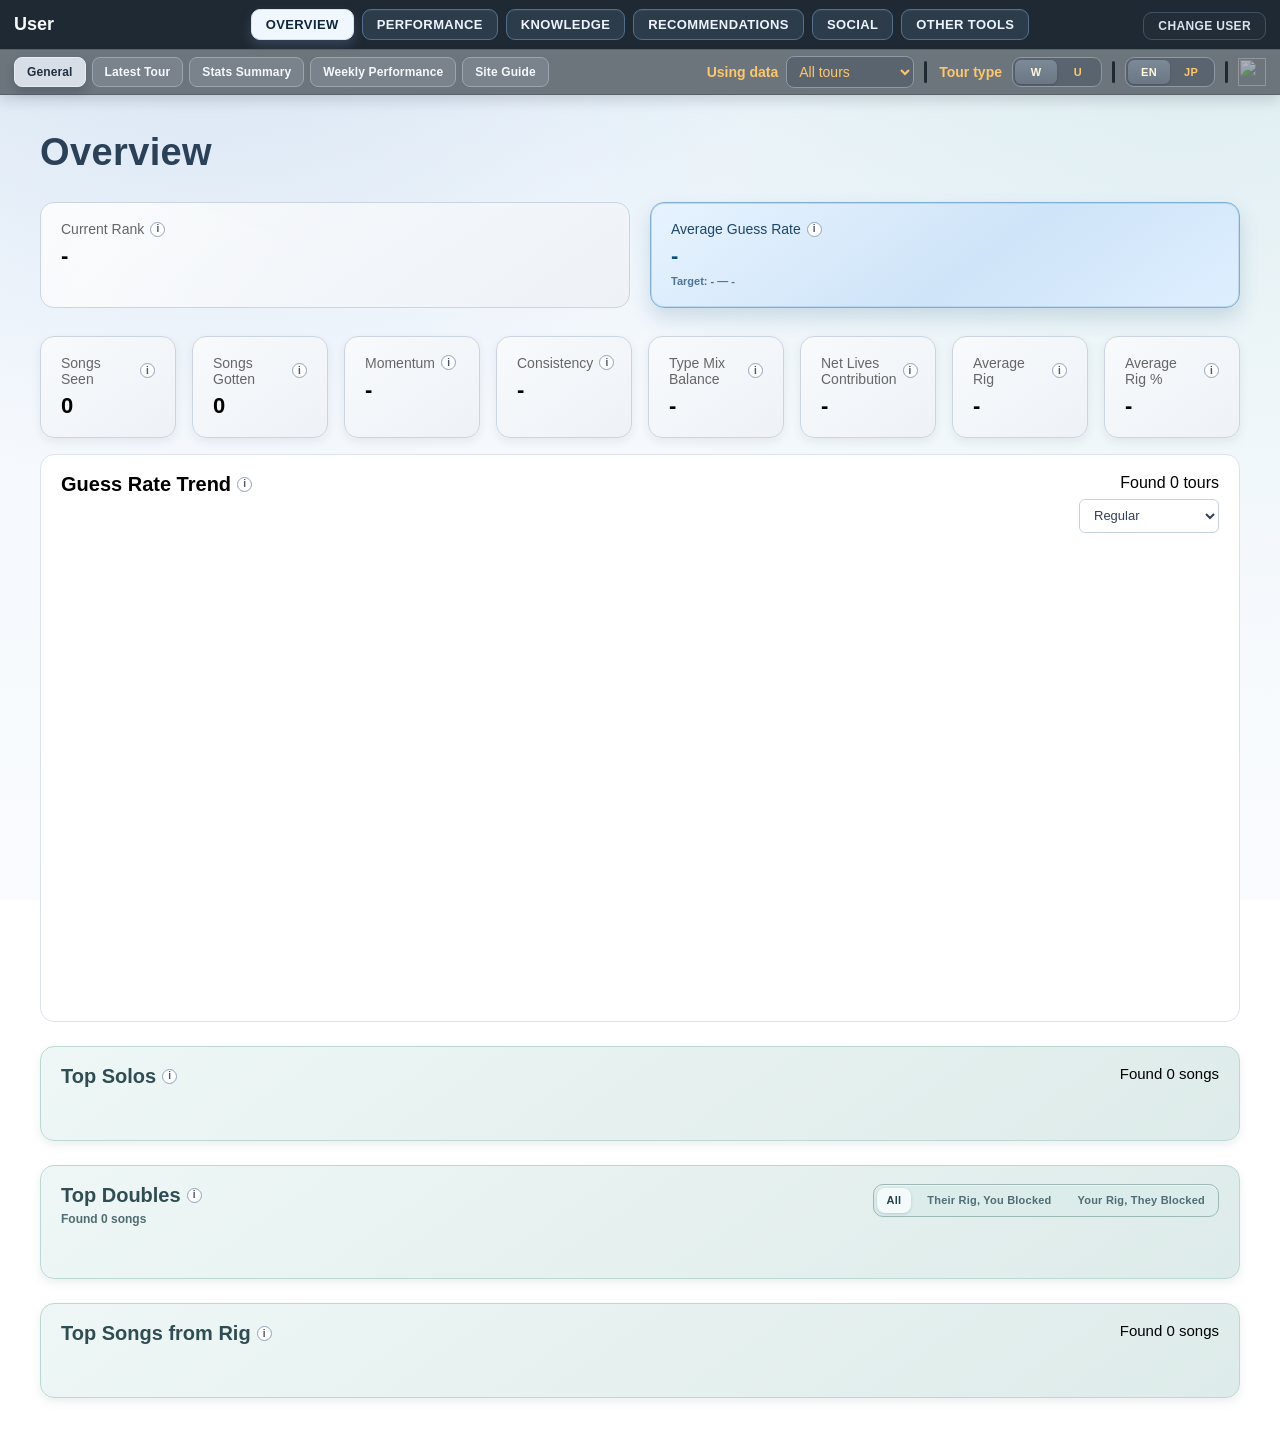
==== player.html @ 487898bb "what if small fix" ====
<!DOCTYPE html>
<html>
<head>
  <meta charset="UTF-8" />
  <meta name="viewport" content="width=device-width, initial-scale=1.0" />
  <title>Player</title>
  <link rel="icon" type="image/jpeg" href="https://amq-stats-api.yarthepro.workers.dev/tabicon.jpeg">
  <link rel="stylesheet" href="style.css">
  <style>
    html,
    body {
      overflow-x: hidden !important;
      max-width: 100% !important;
    }

    .topbar-data-range.locked .data-range-select {
      background: transparent !important;
      border-color: #94a3b8 !important;
      color: #334155 !important;
      cursor: not-allowed !important;
      box-shadow: 0 0 0 1px #94a3b8 inset !important;
    }

    .data-range-lock-badge {
      display: none !important;
      margin-left: 8px !important;
      width: 56px !important;
      text-align: center !important;
      padding: 2px 0 !important;
      border-radius: 999px !important;
      font-size: 11px !important;
      font-weight: 700 !important;
      color: #0f172a !important;
      background: #fde68a !important;
      border: 1px solid #f59e0b !important;
      vertical-align: middle !important;
      white-space: nowrap !important;
    }

    .topbar-data-range.locked .topbar-using-data-label {
      display: none !important;
    }

    .topbar-data-range.locked #dataRangeLockBadge {
      display: inline-block !important;
      visibility: visible !important;
      margin-left: 0 !important;
      margin-right: 8px !important;
    }

    .topbar-data-range .topbar-tour-type-label {
      color: #a8b4c3 !important;
      font-weight: 700 !important;
      white-space: nowrap !important;
      margin-left: 2px !important;
      margin-right: 2px !important;
    }

    .topbar-data-range.tour-type-lock-mode .topbar-tour-type-label {
      display: none !important;
    }

    .topbar-data-range #tourTypeLockBadge {
      display: none !important;
      margin-left: 0 !important;
      margin-right: 2px !important;
    }

    .topbar-data-range.tour-type-lock-mode #tourTypeLockBadge {
      display: inline-block !important;
      visibility: visible !important;
    }

    #overviewSection .overview-weekly-range-subtitle .weekly-data-range-info {
      position: relative !important;
      display: inline-flex !important;
      align-items: center !important;
      justify-content: center !important;
      width: 14px !important;
      height: 14px !important;
      border-radius: 999px !important;
      border: 1px solid #94a3b8 !important;
      background: #ffffff !important;
      color: #475569 !important;
      font-size: 0 !important;
      font-family: "Segoe UI", "Avenir Next", sans-serif !important;
      font-style: normal !important;
      font-weight: 700 !important;
      line-height: 1 !important;
      cursor: default !important;
      margin-left: 0 !important;
      transform: none !important;
      padding: 0 !important;
      z-index: 300 !important;
      text-shadow: none !important;
      letter-spacing: 0 !important;
      flex: 0 0 auto !important;
    }

    #overviewSection .overview-weekly-range-subtitle .weekly-data-range-info::before {
      content: "i" !important;
      font-size: 9px !important;
      font-family: "Segoe UI", "Avenir Next", sans-serif !important;
      font-style: normal !important;
      font-weight: 700 !important;
      line-height: 1 !important;
      color: inherit !important;
      transform: translateY(-0.2px) !important;
      text-shadow: none !important;
      letter-spacing: 0 !important;
    }

    #overviewSection .overview-weekly-range-subtitle .weekly-data-range-info .weekly-card-info-tooltip {
      position: absolute !important;
      left: 0 !important;
      top: calc(100% + 9px) !important;
      width: max-content !important;
      min-width: 0 !important;
      max-width: min(460px, calc(100vw - 32px)) !important;
      box-sizing: border-box !important;
      border-radius: 9px !important;
      border: 2px solid #94a3b8 !important;
      background: #f8fafc !important;
      color: #0f172a !important;
      font-size: 11px !important;
      font-weight: 400 !important;
      line-height: 1.35 !important;
      letter-spacing: 0 !important;
      text-transform: none !important;
      text-align: left !important;
      padding: 8px 9px !important;
      white-space: normal !important;
      overflow-wrap: break-word !important;
      opacity: 0 !important;
      visibility: hidden !important;
      pointer-events: none !important;
      z-index: 2147483647 !important;
      box-shadow: 0 10px 20px rgba(51, 65, 85, 0.16) !important;
      text-shadow: none !important;
    }

    #overviewSection .overview-weekly-range-subtitle .weekly-data-range-info:hover .weekly-card-info-tooltip,
    #overviewSection .overview-weekly-range-subtitle .weekly-data-range-info:focus-visible .weekly-card-info-tooltip {
      opacity: 1 !important;
      visibility: visible !important;
    }

    body.performance-nav-mode {
      background:
        radial-gradient(circle at 16% -10%, rgba(126, 164, 209, 0.20), rgba(126, 164, 209, 0) 40%),
        radial-gradient(circle at 92% 4%, rgba(153, 210, 189, 0.16), rgba(153, 210, 189, 0) 44%),
        linear-gradient(180deg, #eaf2fb 0%, #f5f9fd 46%, #f9fbfe 100%) !important;
      background-attachment: fixed !important;
    }

    body.unified-nav-mode {
      background:
        radial-gradient(circle at 16% -10%, rgba(126, 164, 209, 0.20), rgba(126, 164, 209, 0) 40%),
        radial-gradient(circle at 92% 4%, rgba(153, 210, 189, 0.16), rgba(153, 210, 189, 0) 44%),
        linear-gradient(180deg, #eaf2fb 0%, #f5f9fd 46%, #f9fbfe 100%) !important;
      background-attachment: fixed !important;
    }

    body.unified-nav-mode .topbar {
      position: relative !important;
      display: grid !important;
      grid-template-columns: minmax(0, 1fr) auto minmax(0, 1fr) !important;
      --username-aka-inline-max-width: 210px !important;
      align-items: center !important;
      gap: 8px !important;
      padding-top: 9px !important;
      padding-bottom: 9px !important;
      padding-left: var(--nav-edge-padding-x, 14px) !important;
      padding-right: var(--nav-edge-padding-x, 14px) !important;
      border-bottom: 0 !important;
      background: #1f2933 !important;
      box-shadow: 0 4px 10px rgba(15, 23, 33, 0.18) !important;
      font-family: "Avenir Next", "Segoe UI", "Trebuchet MS", sans-serif !important;
    }

    body.unified-nav-mode .topbar-left {
      min-width: 0 !important;
      overflow: visible !important;
      justify-self: stretch !important;
      width: 100% !important;
      max-width: min(42vw, 460px) !important;
    }

    body.unified-nav-mode .topbar-left .username-display,
    body.unified-nav-mode .topbar-left .username-aka {
      display: block !important;
      min-width: 0 !important;
      width: 100% !important;
      overflow: hidden !important;
      text-overflow: ellipsis !important;
      white-space: nowrap !important;
    }

    body.unified-nav-mode .topbar-left .username-display {
      max-width: 100% !important;
    }

    body.unified-nav-mode .topbar-left .username-aka {
      max-width: var(--username-aka-inline-max-width) !important;
    }

    body.unified-nav-mode .topbar-left .username-block {
      position: relative !important;
      display: block !important;
      min-width: 0 !important;
      width: 100% !important;
      max-width: 100% !important;
      overflow: visible !important;
    }

    body.unified-nav-mode .topbar-left .username-aka-popover {
      position: absolute !important;
      left: 0 !important;
      top: calc(100% + 6px) !important;
      width: fit-content !important;
      min-width: 0 !important;
      max-width: min(340px, 38vw) !important;
      max-height: 220px !important;
      overflow-y: auto !important;
      box-sizing: border-box !important;
      padding: 8px 10px !important;
      border-radius: 8px !important;
      border: 1px solid rgba(148, 163, 184, 0.55) !important;
      background: rgba(15, 23, 42, 0.96) !important;
      color: #e2e8f0 !important;
      font-size: 11px !important;
      line-height: 1.35 !important;
      box-shadow: 0 10px 20px rgba(15, 23, 42, 0.24) !important;
      opacity: 0 !important;
      visibility: hidden !important;
      pointer-events: none !important;
      z-index: 40 !important;
      white-space: normal !important;
      overflow-wrap: anywhere !important;
    }

    body.unified-nav-mode .topbar-left .username-block.has-aka:hover .username-aka-popover,
    body.unified-nav-mode .topbar-left .username-block.has-aka:focus-within .username-aka-popover {
      opacity: 1 !important;
      visibility: visible !important;
      pointer-events: auto !important;
    }

    body.unified-nav-mode .topbar-center {
      display: flex !important;
      justify-content: center !important;
      flex-wrap: wrap !important;
      gap: 8px !important;
      min-width: 0 !important;
      padding: 0 4px !important;
      justify-self: center !important;
    }

    body.unified-nav-mode .topbar-right {
      justify-self: end !important;
    }

    body.unified-nav-mode .username-display {
      color: #f8fafc !important;
    }

    body.unified-nav-mode .username-aka,
    body.unified-nav-mode .data-range-label {
      color: #a8b4c3 !important;
    }

    body.unified-nav-mode .data-range-select {
      border: 1px solid #3f5368 !important;
      border-radius: 8px !important;
      background: #273444 !important;
      color: #e5edf5 !important;
      padding: 6px 8px !important;
    }

    body.unified-nav-mode .topbar-link {
      border: 1px solid #52708d !important;
      border-radius: 9px !important;
      background: rgba(86, 120, 152, 0.24) !important;
      color: #edf4ff !important;
      padding: var(--topbar-link-padding, 8px 13px) !important;
      font-size: 13px !important;
      font-weight: 700 !important;
      letter-spacing: 0.03em !important;
      text-transform: uppercase !important;
      line-height: 1 !important;
      transition: border-color 140ms ease, color 140ms ease, background-color 140ms ease, box-shadow 140ms ease !important;
      box-shadow: 0 1px 0 rgba(255, 255, 255, 0.06) inset !important;
    }

    body.unified-nav-mode .topbar-link:hover {
      color: #ffffff !important;
      border-color: #7092b4 !important;
      background: #3a526c !important;
      box-shadow: 0 6px 14px rgba(18, 31, 47, 0.3) !important;
    }

    body.unified-nav-mode .topbar-link.active {
      color: #10263c !important;
      border-color: #d4e4f7 !important;
      background: #f0f7ff !important;
      box-shadow: 0 6px 12px rgba(104, 138, 176, 0.28) !important;
    }

    body.unified-nav-mode .topbar-right a {
      color: #d8e3ef !important;
      border: 1px solid #3f5368 !important;
      border-radius: 9px !important;
      padding: var(--topbar-right-link-padding, 6px 14px) !important;
      text-decoration: none !important;
      background: rgba(255, 255, 255, 0.02) !important;
      font-size: 12px !important;
      font-weight: 700 !important;
      letter-spacing: 0.03em !important;
      text-transform: uppercase !important;
      transition: border-color 140ms ease, color 140ms ease, background-color 140ms ease !important;
    }

    body.unified-nav-mode .topbar-right a:hover {
      color: #ffffff !important;
      border-color: #5f7894 !important;
      background: #2f3f52 !important;
    }

    body.unified-nav-mode .subnav {
      position: relative !important;
      display: flex !important;
      align-items: center !important;
      justify-content: space-between !important;
      min-height: 44px !important;
      box-sizing: border-box !important;
      gap: 12px !important;
      border-top: 1px solid #59616a !important;
      border-bottom: 1px solid #59616a !important;
      background: #6c747c !important;
      backdrop-filter: blur(6px) !important;
      box-shadow: 0 6px 12px rgba(15, 23, 33, 0.14) !important;
      padding: 6px var(--nav-edge-padding-x, 14px) !important;
    }

    body.unified-nav-mode .subnav-links {
      display: flex !important;
      align-items: center !important;
      flex-wrap: wrap !important;
      gap: 8px !important;
      min-width: 0 !important;
      flex: 1 1 auto !important;
    }

    body.unified-nav-mode .subnav-right {
      margin-left: auto !important;
      margin-right: 0 !important;
      display: flex !important;
      align-items: center !important;
      justify-content: flex-end !important;
      min-width: 0 !important;
      flex-shrink: 0 !important;
      flex: 1 0 auto !important;
    }

    body.unified-nav-mode .overview-view-tabs {
      display: none !important;
      align-items: center !important;
      gap: 6px !important;
      margin-right: 10px !important;
      flex-wrap: nowrap !important;
    }

    body.unified-nav-mode.overview-section-active .overview-view-tabs {
      display: inline-flex !important;
    }

    body.unified-nav-mode .overview-view-tab {
      border: 1px solid #9aa5b0 !important;
      border-radius: 8px !important;
      background: #7a838c !important;
      color: #f5f8fb !important;
      padding: var(--subnav-link-padding, 6px 10px) !important;
      font-size: 12px !important;
      line-height: 1 !important;
      font-weight: 700 !important;
      letter-spacing: 0.01em !important;
      cursor: pointer !important;
      transition: border-color 140ms ease, color 140ms ease, background-color 140ms ease, box-shadow 140ms ease !important;
    }

    body.unified-nav-mode .overview-view-tab:hover {
      border-color: #c4ced9 !important;
      background: #8a949e !important;
      color: #ffffff !important;
      box-shadow: 0 4px 10px rgba(19, 31, 46, 0.18) !important;
    }

    body.unified-nav-mode .overview-view-tab.active {
      border-color: #e7edf3 !important;
      color: #213040 !important;
      background: #d7dee6 !important;
      box-shadow: 0 5px 10px rgba(28, 43, 61, 0.22) !important;
    }

    body.unified-nav-mode.overview-section-active {
      overflow-x: hidden !important;
    }

    body.unified-nav-mode.overview-section-active .subnav-links {
      padding-left: 0 !important;
    }

    body.unified-nav-mode .subnav-right .topbar-data-range {
      display: inline-flex !important;
      align-items: center !important;
      gap: 8px !important;
      flex-wrap: nowrap !important;
      margin-left: auto !important;
      padding: 0 !important;
      border: 0 !important;
      border-radius: 0 !important;
      background: transparent !important;
      box-shadow: none !important;
    }

    body.unified-nav-mode .subnav-link {
      border: 1px solid #9aa5b0 !important;
      border-radius: 8px !important;
      background: #7a838c !important;
      color: #f5f8fb !important;
      padding: var(--subnav-link-padding, 6px 10px) !important;
      font-size: 12px !important;
      line-height: 1 !important;
      font-weight: 700 !important;
      letter-spacing: 0.01em !important;
      transition: border-color 140ms ease, color 140ms ease, background-color 140ms ease, box-shadow 140ms ease !important;
      transform: none !important;
    }

    body.unified-nav-mode .subnav-link:hover {
      border-color: #c4ced9 !important;
      background: #8a949e !important;
      color: #ffffff !important;
      box-shadow: 0 4px 10px rgba(19, 31, 46, 0.18) !important;
      transform: none !important;
    }

    body.unified-nav-mode .subnav-link.active {
      border-color: #e7edf3 !important;
      color: #213040 !important;
      background: #d7dee6 !important;
      box-shadow: 0 5px 10px rgba(28, 43, 61, 0.22) !important;
      transform: none !important;
    }

    body.unified-nav-mode .subnav .data-range-label {
      color: #FCC76D !important;
      font-weight: 700 !important;
    }

    body.unified-nav-mode .subnav .data-range-select {
      border-color: #8d99a6 !important;
      background: #5a646f !important;
      color: #FCC76D !important;
      font-weight: 400 !important;
    }

    body.unified-nav-mode .subnav .data-range-select option {
      font-weight: 400 !important;
    }

    body.unified-nav-mode .subnav .data-range-select option:checked {
      font-weight: 400 !important;
    }

    body.performance-nav-mode #performanceSection .chart-card {
      border: 1px solid #d9e3f0 !important;
      background: linear-gradient(180deg, #ffffff 0%, #f7fbff 100%) !important;
      box-shadow: 0 10px 24px rgba(45, 74, 107, 0.10) !important;
      padding: 16px 18px 14px !important;
    }

    body.performance-nav-mode #performanceSection .chart-header {
      margin-bottom: 12px !important;
      align-items: center !important;
    }

    body.performance-nav-mode #performanceSection .chart-title {
      color: #1d3550 !important;
      font-size: 18px !important;
      letter-spacing: 0.01em !important;
    }

    body.performance-nav-mode #performanceSection .chart-meta {
      color: #4f6377 !important;
      font-size: 13px !important;
      gap: 2px !important;
    }

    body.performance-nav-mode #performanceSection .chart-wrap {
      height: 420px !important;
      border: 1px solid #e3ebf5 !important;
      border-radius: 12px !important;
      padding: 10px !important;
      box-sizing: border-box !important;
      background:
        linear-gradient(180deg, rgba(255, 255, 255, 0.86), rgba(246, 250, 255, 0.94)),
        repeating-linear-gradient(
          0deg,
          rgba(138, 160, 187, 0.08) 0px,
          rgba(138, 160, 187, 0.08) 1px,
          rgba(255, 255, 255, 0) 1px,
          rgba(255, 255, 255, 0) 26px
        ) !important;
    }

    body.performance-nav-mode #performanceSection .performance-charts {
      gap: 18px !important;
    }

    body.performance-nav-mode #performanceSection .chart-wrap {
      border: 0 !important;
      background: transparent !important;
      box-shadow: none !important;
      padding: 0 !important;
    }

    body.unified-nav-mode .page-title {
      color: #2a4158 !important;
      font-family: "Segoe UI", "Avenir Next", "Trebuchet MS", sans-serif !important;
      font-weight: 620 !important;
      letter-spacing: 0.01em !important;
      text-shadow: none !important;
    }

    #knowledgeGenreView .tag-familiarity-card > .chart-header > .chart-title {
      font-size: 16px !important;
      font-weight: 700 !important;
      color: #2f4153 !important;
      letter-spacing: 0.01em !important;
    }

    #knowledgeGenreView .tag-familiarity-body {
      display: grid !important;
      grid-template-columns: minmax(520px, 1.5fr) minmax(420px, 1fr) !important;
      gap: 18px !important;
      align-items: start !important;
    }

    #knowledgeGenreView .tag-radar-wrap {
      height: 520px !important;
      background: transparent !important;
      border-color: transparent !important;
      box-shadow: none !important;
      padding: 8px 0 0 !important;
    }

    #knowledgeGenreView .tag-radar-pane {
      display: flex !important;
      flex-direction: column !important;
      gap: 10px !important;
      min-width: 0 !important;
    }

    #knowledgeGenreView .selected-tags-inline {
      display: flex !important;
      flex-wrap: wrap !important;
      gap: 8px !important;
      min-height: 34px !important;
      align-items: flex-start !important;
    }

    #knowledgeGenreView .selected-tag-chip {
      display: inline-flex !important;
      align-items: center !important;
      gap: 6px !important;
      border: 1px solid #cbd5e1 !important;
      border-radius: 999px !important;
      padding: 4px 10px !important;
      background: #f8fafc !important;
      font-size: 12px !important;
      color: #1f2937 !important;
      max-width: 100% !important;
    }

    #knowledgeGenreView .selected-tag-chip span {
      overflow: hidden !important;
      text-overflow: ellipsis !important;
      white-space: nowrap !important;
      max-width: 230px !important;
    }

    #knowledgeGenreView .selected-tag-remove {
      border: 0 !important;
      background: #e2e8f0 !important;
      color: #0f172a !important;
      width: 18px !important;
      height: 18px !important;
      border-radius: 999px !important;
      cursor: pointer !important;
      line-height: 18px !important;
      padding: 0 !important;
      font-size: 14px !important;
      font-weight: 700 !important;
      display: inline-flex !important;
      align-items: center !important;
      justify-content: center !important;
    }

    #knowledgeGenreView .selected-tag-remove:hover {
      background: #cbd5e1 !important;
    }

    #knowledgeGenreView .selected-tags-empty {
      font-size: 12px !important;
      color: #64748b !important;
      padding: 6px 2px !important;
    }

    #knowledgeGenreView .tag-checkbox-list {
      display: grid !important;
      grid-template-columns: repeat(3, minmax(120px, 1fr)) !important;
      gap: 10px 18px !important;
      max-height: 520px !important;
      overflow-y: auto !important;
      margin: 0 !important;
      padding: 12px 14px 14px !important;
      border: 1px solid #e5e7eb !important;
      border-radius: 12px !important;
      background: #f9fbff !important;
      align-content: start !important;
    }

    #knowledgeGenreView .tag-checkbox-item {
      display: flex !important;
      align-items: flex-start !important;
      gap: 8px !important;
      min-width: 0 !important;
      word-break: break-word !important;
      line-height: 1.3 !important;
    }

    #knowledgeGenreView .tag-controls-pane {
      display: flex !important;
      flex-direction: column !important;
      gap: 10px !important;
      min-width: 0 !important;
    }

    #knowledgeGenreView .tag-search-input {
      width: 100% !important;
      box-sizing: border-box !important;
      border: 1px solid #cbd5e1 !important;
      border-radius: 10px !important;
      padding: 8px 10px !important;
      font-size: 13px !important;
      color: #0f172a !important;
      background: #ffffff !important;
    }

    #knowledgeGenreView .tag-search-input:focus {
      outline: 2px solid #93c5fd !important;
      outline-offset: 1px !important;
      border-color: #93c5fd !important;
    }

    #knowledgeGenreView .knowledge-disclaimer {
      margin-top: 8px !important;
      font-size: 12px !important;
      color: #64748b !important;
      line-height: 1.4 !important;
    }

    #knowledgeGenreView .chart-card {
      border: 1px solid transparent !important;
      border-radius: 14px !important;
      background: transparent !important;
      box-shadow: none !important;
      backdrop-filter: none !important;
    }

    #byEraScaleToggle,
    #byEraDataToggle,
    #byEraSeasonDataToggle,
    #overviewDataToggle {
      border: 1px solid #cbd5e1 !important;
      border-radius: 8px !important;
      background: #ffffff !important;
      color: #0f172a !important;
      font-size: 12px !important;
      font-weight: 600 !important;
      padding: 6px 10px !important;
      cursor: pointer !important;
    }

    #byEraScaleToggle:hover,
    #byEraDataToggle:hover,
    #byEraSeasonDataToggle:hover,
    #overviewDataToggle:hover {
      background: #f8fafc !important;
    }

    .topbar-data-range .language-toggle {
      position: relative !important;
      display: inline-grid !important;
      grid-template-columns: repeat(2, minmax(0, 1fr)) !important;
      align-items: center !important;
      border: 1px solid #cbd5e1 !important;
      border-radius: 9px !important;
      padding: 2px !important;
      background: linear-gradient(180deg, #f8fbff 0%, #eef4fb 100%) !important;
      box-shadow: 0 1px 2px rgba(51, 65, 85, 0.08) !important;
      overflow: hidden !important;
      isolation: isolate !important;
    }

    .topbar-data-range .language-toggle::before {
      content: "" !important;
      position: absolute !important;
      top: 2px !important;
      bottom: 2px !important;
      left: 2px !important;
      width: calc(50% - 2px) !important;
      border-radius: 6px !important;
      background: linear-gradient(180deg, #f9fcff 0%, #dbe9f7 100%) !important;
      box-shadow: 0 1px 2px rgba(59, 92, 126, 0.22) !important;
      transform: translateX(0) !important;
      transition: transform 220ms cubic-bezier(0.2, 0.8, 0.2, 1) !important;
      z-index: 0 !important;
    }

    .topbar-data-range .language-toggle.is-jp::before {
      transform: translateX(100%) !important;
    }

    .topbar-data-range .language-toggle.is-usual::before {
      transform: translateX(100%) !important;
    }

    .topbar-data-range .language-toggle-btn {
      position: relative !important;
      z-index: 1 !important;
      border: 0 !important;
      border-radius: 6px !important;
      background: transparent !important;
      color: #5b6f83 !important;
      font-size: 11px !important;
      font-weight: 700 !important;
      letter-spacing: 0.03em !important;
      width: 42px !important;
      height: 24px !important;
      padding: 0 !important;
      cursor: pointer !important;
      transition: color 160ms ease !important;
    }

    .topbar-data-range .language-toggle-btn.active {
      color: #1f3f5e !important;
    }

    .topbar-data-range .language-toggle-btn:not(.active):hover {
      color: #3f5368 !important;
    }

    .topbar-data-range .topbar-control-separator {
      display: inline-block !important;
      width: 3px !important;
      height: 22px !important;
      background: #1f2933 !important;
      margin: 0 2px !important;
      border-radius: 999px !important;
      align-self: center !important;
    }

    .topbar-data-range .ant-stats-toggle {
      display: none !important;
      align-items: center !important;
      justify-content: center !important;
      border: 0 !important;
      border-radius: 8px !important;
      background: transparent !important;
      width: 28px !important;
      height: 28px !important;
      flex: 0 0 28px !important;
      padding: 0 !important;
      cursor: pointer !important;
      box-shadow: none !important;
      outline-offset: 2px !important;
      opacity: 0.45 !important;
      transition: opacity 140ms ease !important;
    }

    .topbar-data-range .ant-stats-toggle img {
      display: block !important;
      width: 28px !important;
      height: 28px !important;
      object-fit: contain !important;
      pointer-events: none !important;
    }

    .topbar-data-range .ant-stats-toggle:focus-visible {
      outline: 2px solid #1f3f5e !important;
    }

    .topbar-data-range .ant-stats-toggle.visible {
      display: inline-flex !important;
    }

    .topbar-data-range .ant-stats-toggle.active {
      opacity: 1 !important;
    }

    #antStatsSeparatorBefore[hidden] {
      display: none !important;
    }

    .topbar-data-range .ant-stats-toggle:disabled {
      opacity: 0.45 !important;
      cursor: not-allowed !important;
    }

    body.unified-nav-mode .subnav .language-toggle {
      border-color: #8d99a6 !important;
      background: #5a646f !important;
      box-shadow: none !important;
    }

    body.unified-nav-mode .subnav .language-toggle::before {
      background: linear-gradient(180deg, #7c8996 0%, #6b7784 100%) !important;
      box-shadow: 0 1px 2px rgba(18, 31, 47, 0.24) !important;
    }

    body.unified-nav-mode .subnav .language-toggle-btn {
      color: #fcc76d !important;
    }

    body.unified-nav-mode .subnav .language-toggle-btn.active {
      color: #fff7dc !important;
    }

    body.unified-nav-mode .subnav .language-toggle-btn:not(.active):hover {
      color: #ffe3a1 !important;
    }

    body.unified-nav-mode .subnav .topbar-control-separator {
      background: #1f2933 !important;
    }

    body.unified-nav-mode .subnav .ant-stats-toggle {
      background: transparent !important;
    }

    body.unified-nav-mode .subnav .ant-stats-toggle:focus-visible {
      outline: 2px solid #c2d3e5 !important;
    }

    #knowledgeByEraView .by-era-season-body {
      display: grid !important;
      grid-template-columns: minmax(640px, 1.95fr) minmax(300px, 0.75fr) !important;
      gap: 22px !important;
      align-items: start !important;
    }

    #knowledgeByEraView .chart-card {
      border: 1px solid transparent !important;
      border-radius: 14px !important;
      background: transparent !important;
      box-shadow: none !important;
      backdrop-filter: none !important;
    }

    #knowledgeByEraView .chart-header {
      justify-content: space-between !important;
      gap: 12px !important;
      margin-bottom: 10px !important;
    }

    #knowledgeByEraView .chart-header .page-title {
      margin: 0 !important;
    }

    #knowledgeByEraView .chart-meta {
      margin-left: auto !important;
      justify-content: flex-end !important;
      gap: 8px !important;
    }

    #knowledgeByEraView .by-era-season-chart-wrap {
      height: 500px !important;
      background: transparent !important;
      border-color: transparent !important;
      box-shadow: none !important;
      padding: 8px 0 0 !important;
    }

    #knowledgeByEraView .by-era-selected-seasons-inline {
      display: flex !important;
      flex-wrap: wrap !important;
      gap: 8px !important;
      min-height: 34px !important;
      align-items: flex-start !important;
      margin-bottom: 8px !important;
    }

    #knowledgeByEraView .by-era-selected-season-chip {
      display: inline-flex !important;
      align-items: center !important;
      gap: 6px !important;
      border: 1px solid #cbd5e1 !important;
      border-radius: 999px !important;
      padding: 4px 10px !important;
      background: #f8fafc !important;
      font-size: 12px !important;
      color: #1f2937 !important;
      max-width: 100% !important;
    }

    #knowledgeByEraView .by-era-selected-season-chip span {
      overflow: hidden !important;
      text-overflow: ellipsis !important;
      white-space: nowrap !important;
      max-width: 230px !important;
    }

    #knowledgeByEraView .by-era-selected-season-remove {
      border: 0 !important;
      background: #e2e8f0 !important;
      color: #0f172a !important;
      width: 18px !important;
      height: 18px !important;
      border-radius: 999px !important;
      cursor: pointer !important;
      line-height: 18px !important;
      padding: 0 !important;
      font-size: 14px !important;
      font-weight: 700 !important;
      display: inline-flex !important;
      align-items: center !important;
      justify-content: center !important;
    }

    #knowledgeByEraView .by-era-selected-season-remove:hover {
      background: #cbd5e1 !important;
    }

    #knowledgeByEraView .by-era-season-controls-pane {
      display: flex !important;
      flex-direction: column !important;
      gap: 12px !important;
      min-width: 0 !important;
      height: 500px !important;
      box-sizing: border-box !important;
      border: 0 !important;
      border-radius: 0 !important;
      background: transparent !important;
      padding: 26px 0 0 !important;
      box-shadow: none !important;
    }

    #knowledgeByEraView .by-era-season-selection-meta {
      display: inline-flex !important;
      align-items: center !important;
      width: fit-content !important;
      padding: 4px 10px !important;
      border-radius: 999px !important;
      border: 1px solid #93c5fd !important;
      background: #eaf4ff !important;
      box-shadow: 0 1px 2px rgba(59, 130, 246, 0.12) !important;
      font-size: 14px !important;
      font-weight: 700 !important;
      color: #1e3a5f !important;
      text-align: left !important;
      margin-bottom: 0 !important;
      letter-spacing: 0.01em !important;
    }

    #knowledgeByEraView .by-era-season-search-input {
      width: 100% !important;
      box-sizing: border-box !important;
      border: 1px solid rgba(148, 163, 184, 0.46) !important;
      border-radius: 10px !important;
      padding: 8px 10px !important;
      font-size: 13px !important;
      color: #334155 !important;
      background: rgba(245, 249, 254, 0.96) !important;
      box-shadow: none !important;
    }

    #knowledgeByEraView .by-era-season-search-input:focus {
      outline: 2px solid rgba(147, 197, 253, 0.36) !important;
      outline-offset: 1px !important;
      border-color: rgba(147, 197, 253, 0.72) !important;
    }

    #knowledgeByEraView .by-era-season-checkbox-list {
      display: grid !important;
      grid-template-columns: minmax(0, 1fr) !important;
      gap: 8px 10px !important;
      flex: 1 1 auto !important;
      min-height: 0 !important;
      max-height: none !important;
      overflow-y: auto !important;
      margin: 0 !important;
      padding: 10px 12px !important;
      border: 1px solid rgba(148, 163, 184, 0.40) !important;
      border-radius: 12px !important;
      background: rgba(245, 249, 254, 0.96) !important;
      align-content: start !important;
    }

    #knowledgeByEraView .by-era-season-checkbox-item {
      display: flex !important;
      align-items: flex-start !important;
      gap: 8px !important;
      min-width: 0 !important;
      word-break: break-word !important;
      line-height: 1.3 !important;
    }

    #knowledgeByEraView .by-era-season-empty {
      font-size: 12px !important;
      color: #64748b !important;
      padding: 6px 2px !important;
    }

    #knowledgeAnimeView .anime-familiarity-layout { display: grid; grid-template-columns: minmax(260px, 0.8fr) minmax(0, 2fr); gap: 24px; align-items: start; }
    #knowledgeAnimeView .chart-card { min-width: 0; margin: 0; background: rgba(255,255,255,0.35); }
    #knowledgeAnimeView h2 { margin: 0 0 16px; font-size: 16px; color: #2f4153; }
    #knowledgeAnimeView label { display: flex; flex-direction: column; gap: 6px; font-size: 12px; color: #64748b; }
    #knowledgeAnimeView input, #knowledgeAnimeView select { box-sizing: border-box; width: 100%; min-width: 0; border: 1px solid #cbd5e1; border-radius: 8px; padding: 9px 10px; background: #f8fafc; color: #0f172a; font: inherit; font-size: 13px; }
    #knowledgeAnimeView input:focus-visible, #knowledgeAnimeView select:focus-visible, #knowledgeAnimeView button:focus-visible { outline: 2px solid #60a5fa; outline-offset: 2px; }
    #knowledgeAnimeView #animeFamiliaritySearch { margin-top: 6px; }
    #knowledgeAnimeView .anime-familiarity-controls { display: grid; grid-template-columns: minmax(0,1fr) 78px; gap: 10px; margin-top: 14px; }
    #knowledgeAnimeView .anime-familiarity-muted { font-size: 12px; line-height: 1.5; color: #64748b; }
    #knowledgeAnimeView .anime-familiarity-list { max-height: 600px; overflow-y: auto; overscroll-behavior-y: contain; display: flex; flex-direction: column; gap: 6px; padding: 3px; }
    #knowledgeAnimeView .anime-familiarity-option { text-align: left; border: 1px solid transparent; border-radius: 9px; padding: 10px; background: transparent; cursor: pointer; color: #334155; font: inherit; }
    #knowledgeAnimeView .anime-familiarity-option:hover { background: #f1f5f9; }
    #knowledgeAnimeView .anime-familiarity-option[aria-pressed="true"] { background: #e9f2fa; border-color: #b8d2e9; }
    #knowledgeAnimeView .anime-familiarity-option-title { display: block; font-size: 13px; font-weight: 600; line-height: 1.45; }
    #knowledgeAnimeView .anime-familiarity-option-meta { display: block; margin-top: 4px; font-size: 12px; color: #64748b; }
    #knowledgeAnimeView .anime-familiarity-pagination { display: flex; align-items: center; justify-content: space-between; gap: 10px; margin-top: 16px; font-size: 12px; color: #64748b; }
    #knowledgeAnimeView button { font: inherit; }
    #knowledgeAnimeView .anime-familiarity-pagination button { border: 1px solid #cbd5e1; border-radius: 7px; padding: 6px 10px; background: #fff; color: #334155; cursor: pointer; font-size: 12px; }
    #knowledgeAnimeView button:disabled { opacity: 0.45; cursor: default; }
    #knowledgeAnimeView .anime-familiarity-heading { display: flex; align-items: center; gap: 18px; margin-bottom: 20px; }
    #knowledgeAnimeView .anime-familiarity-cover { width: 76px !important; height: 108px !important; object-fit: contain !important; flex: 0 0 auto; border-radius: 8px; }
    #knowledgeAnimeView .anime-familiarity-heading h2 { margin-bottom: 8px; font-size: 20px; line-height: 1.35; }
    #knowledgeAnimeView .anime-familiarity-stats { display: grid; grid-template-columns: repeat(4,minmax(0,1fr)); gap: 12px; margin: 0 0 18px; }
    #knowledgeAnimeView .anime-familiarity-stats > div { padding: 12px; border-radius: 9px; background: rgba(233,242,250,0.7); }
    #knowledgeAnimeView .anime-familiarity-stats dt { font-size: 12px; color: #64748b; }
    #knowledgeAnimeView .anime-familiarity-stats dd { margin: 6px 0 0; font-size: 22px; font-weight: 700; color: #2f4153; }
    #knowledgeAnimeView .anime-familiarity-types { display: grid; grid-template-columns: repeat(3,minmax(0,1fr)); gap: 18px; margin: 22px 0; }
    #knowledgeAnimeView .anime-familiarity-type-label { display: flex; flex-wrap: wrap; justify-content: space-between; gap: 6px; font-size: 12px; color: #475569; }
    #knowledgeAnimeView .anime-familiarity-type-track { height: 7px; background: #e2e8f0; border-radius: 4px; overflow: hidden; margin-top: 8px; }
    #knowledgeAnimeView .anime-familiarity-type-track span { display: block; height: 100%; background: #93b9d9; }
    #knowledgeAnimeView .anime-familiarity-song-toolbar { display: grid; grid-template-columns: minmax(0,1fr) 100px; gap: 12px; margin: 12px 0 16px; }
    #knowledgeAnimeView .anime-familiarity-table-wrap { overflow-x: auto; }
    #knowledgeAnimeView table { width: 100%; border-collapse: collapse; table-layout: fixed; font-size: 13px; }
    #knowledgeAnimeView th, #knowledgeAnimeView td { text-align: left; padding: 12px 10px; border-bottom: 1px solid #e2e8f0; vertical-align: top; overflow-wrap: anywhere; }
    #knowledgeAnimeView th { background: #f1f5f9; color: #475569; font-size: 12px; font-weight: 600; }
    #knowledgeAnimeView .anime-familiarity-song-name { display: block; font-weight: 600; color: #334155; margin-bottom: 4px; }
    #knowledgeAnimeView .anime-familiarity-result { font-size: 12px; color: #64748b; margin-bottom: 6px; }
    #knowledgeAnimeView .anime-familiarity-result.is-correct { color: #15803d; }
    #knowledgeAnimeView .anime-familiarity-result.is-wrong { color: #b45309; }
    @media (max-width: 950px) { #knowledgeAnimeView .anime-familiarity-layout { grid-template-columns: minmax(0,1fr); } #knowledgeAnimeView .anime-familiarity-list { max-height: 260px; } }
    @media (max-width: 540px) { #knowledgeAnimeView .anime-familiarity-stats { grid-template-columns: repeat(2,minmax(0,1fr)); } #knowledgeAnimeView .anime-familiarity-heading h2 { font-size: 17px; } #knowledgeAnimeView table { min-width: 470px; } }

    #knowledgeArtistView .artist-familiarity-toolbar {
      position: relative !important;
      display: flex !important;
      flex-direction: column !important;
      gap: 6px !important;
      margin-bottom: 12px !important;
    }

    #knowledgeArtistView .chart-card {
      border: 1px solid transparent !important;
      background: transparent !important;
      box-shadow: none !important;
    }

    #knowledgeArtistView .artist-familiarity-layout {
      display: grid !important;
      grid-template-columns: minmax(0, 1fr) minmax(0, 1fr) !important;
      gap: 14px !important;
      align-items: stretch !important;
    }

    #knowledgeArtistView .artist-familiarity-group {
      border: 1px solid transparent !important;
      border-radius: 12px !important;
      background: transparent !important;
      padding: 10px !important;
      min-width: 0 !important;
    }

    #knowledgeArtistView .artist-familiarity-radar-group {
      display: flex !important;
      flex-direction: column !important;
      position: relative !important;
      padding-top: 56px !important;
    }

    #knowledgeArtistView .artist-familiarity-radar-title {
      position: static !important;
      margin: 0 0 12px 0 !important;
      font-size: 16px !important;
      font-weight: 700 !important;
      color: #2f4153 !important;
      letter-spacing: 0.01em !important;
    }

    @media (max-width: 1100px) {
      #knowledgeArtistView .artist-familiarity-layout {
        grid-template-columns: minmax(0, 1fr) !important;
      }
    }

    #knowledgeArtistView .artist-familiarity-radar-group .artist-familiarity-toolbar {
      margin-bottom: 10px !important;
    }

    #knowledgeArtistView .artist-familiarity-attempts-group .knowledge-disclaimer {
      margin-top: 10px !important;
    }

    #knowledgeArtistView .artist-familiarity-attempts-group {
      position: relative !important;
      display: flex !important;
      flex-direction: column !important;
      padding-top: 56px !important;
    }

    #knowledgeArtistView .artist-familiarity-right-mode-toggle {
      position: absolute !important;
      top: 12px !important;
      right: 10px !important;
      display: inline-grid !important;
      grid-template-columns: repeat(2, minmax(0, 1fr)) !important;
      align-items: center !important;
      border: 1px solid #9bb0c6 !important;
      border-radius: 9px !important;
      padding: 2px !important;
      background: #e6eef7 !important;
      box-shadow: 0 1px 3px rgba(51, 65, 85, 0.14) !important;
      overflow: hidden !important;
      isolation: isolate !important;
      z-index: 3 !important;
    }

    #knowledgeArtistView .artist-familiarity-right-mode-toggle::before {
      content: "" !important;
      position: absolute !important;
      top: 2px !important;
      bottom: 2px !important;
      left: 2px !important;
      width: calc(50% - 2px) !important;
      border-radius: 6px !important;
      background: #ffffff !important;
      box-shadow: 0 1px 2px rgba(59, 92, 126, 0.22) !important;
      transform: translateX(0) !important;
      transition: transform 220ms cubic-bezier(0.2, 0.8, 0.2, 1) !important;
      z-index: 0 !important;
    }

    #knowledgeArtistView .artist-familiarity-right-mode-toggle.is-compare::before {
      transform: translateX(100%) !important;
    }

    #knowledgeArtistView .artist-familiarity-right-mode-btn {
      position: relative !important;
      z-index: 1 !important;
      border: 0 !important;
      border-radius: 6px !important;
      background: transparent !important;
      color: #4f6276 !important;
      font-size: 11px !important;
      font-weight: 700 !important;
      letter-spacing: 0.03em !important;
      min-width: 88px !important;
      height: 24px !important;
      padding: 0 8px !important;
      cursor: pointer !important;
      transition: color 160ms ease !important;
      line-height: 24px !important;
      white-space: nowrap !important;
    }

    #knowledgeArtistView .artist-familiarity-right-mode-btn.active {
      color: #1d3f5e !important;
    }

    #knowledgeArtistView .artist-familiarity-right-mode-btn:not(.active):hover {
      color: #2f4f6f !important;
    }

    #knowledgeArtistView .artist-familiarity-attempts-title {
      position: static !important;
      margin: 0 !important;
      font-size: 16px !important;
      font-weight: 700 !important;
      color: #2f4153 !important;
      letter-spacing: 0.01em !important;
      padding-right: 210px !important;
    }

    #knowledgeArtistView .artist-familiarity-compare-title {
      padding-right: 210px !important;
    }

    #knowledgeArtistView .artist-familiarity-attempts-toolbar {
      display: flex !important;
      flex-wrap: wrap !important;
      align-items: center !important;
      gap: 10px !important;
      margin-bottom: 10px !important;
    }

    #knowledgeArtistView .artist-familiarity-attempts-filter-input {
      flex: 1 1 220px !important;
      min-width: 220px !important;
      box-sizing: border-box !important;
      border: 1px solid #cbd5e1 !important;
      border-radius: 10px !important;
      padding: 0 10px !important;
      font-size: 13px !important;
      color: #0f172a !important;
      background: #ffffff !important;
      height: 36px !important;
      line-height: 34px !important;
    }

    #knowledgeArtistView .artist-familiarity-attempts-filter-input:focus,
    #knowledgeArtistView .artist-familiarity-attempts-sort-select:focus {
      outline: 2px solid #93c5fd !important;
      outline-offset: 1px !important;
      border-color: #93c5fd !important;
    }

    #knowledgeArtistView .artist-familiarity-attempts-sort-select {
      border: 1px solid #cbd5e1 !important;
      border-radius: 10px !important;
      padding: 8px 10px !important;
      font-size: 12px !important;
      font-weight: 600 !important;
      color: #0f172a !important;
      background: #ffffff !important;
      height: 34px !important;
      cursor: pointer !important;
      min-width: 180px !important;
    }

    #knowledgeArtistView .artist-familiarity-search-input {
      width: 100% !important;
      box-sizing: border-box !important;
      border: 0 !important;
      border-radius: 10px !important;
      padding: 0 !important;
      font-size: 13px !important;
      color: #0f172a !important;
      background: transparent !important;
      position: relative !important;
      z-index: 2 !important;
      line-height: 18px !important;
      height: 18px !important;
    }

    #knowledgeArtistView .artist-familiarity-search-input:focus {
      outline: none !important;
    }

    #knowledgeArtistView .artist-familiarity-search-wrap {
      position: relative !important;
      display: flex !important;
      flex: 1 1 auto !important;
      min-width: 0 !important;
      align-items: center !important;
      border: 1px solid #cbd5e1 !important;
      border-radius: 10px !important;
      background: #ffffff !important;
      box-sizing: border-box !important;
      padding: 0 10px !important;
      min-height: 36px !important;
      height: 36px !important;
    }

    #knowledgeArtistView .artist-familiarity-search-btn {
      border: 1px solid #cbd5e1 !important;
      border-radius: 8px !important;
      background: #ffffff !important;
      color: #0f172a !important;
      font-size: 12px !important;
      font-weight: 700 !important;
      padding: 0 10px !important;
      height: 36px !important;
      line-height: 34px !important;
      cursor: pointer !important;
      flex: 0 0 auto !important;
      white-space: nowrap !important;
    }

    #knowledgeArtistView .artist-familiarity-search-btn:hover {
      background: #f8fafc !important;
    }

    #knowledgeArtistView .artist-familiarity-search-wrap:focus-within {
      outline: 2px solid #93c5fd !important;
      outline-offset: 1px !important;
      border-color: #93c5fd !important;
    }

    #knowledgeArtistView .artist-familiarity-search-row {
      display: flex !important;
      align-items: center !important;
      gap: 8px !important;
      width: 100% !important;
      min-width: 0 !important;
    }

    #knowledgeArtistView .artist-familiarity-inline-suggestion {
      position: absolute !important;
      left: 10px !important;
      right: 10px !important;
      top: 8px !important;
      pointer-events: none !important;
      white-space: pre !important;
      overflow: hidden !important;
      text-overflow: ellipsis !important;
      font-size: 13px !important;
      line-height: 18px !important;
      z-index: 1 !important;
      user-select: none !important;
    }

    #knowledgeArtistView .artist-inline-typed {
      color: transparent !important;
    }

    #knowledgeArtistView .artist-inline-rest {
      color: #94a3b8 !important;
    }

    #knowledgeArtistView .artist-familiarity-selected {
      font-size: 12px !important;
      color: #334155 !important;
      min-height: 18px !important;
    }

    #knowledgeArtistView .artist-familiarity-suggestions {
      position: absolute !important;
      top: 38px !important;
      left: 0 !important;
      right: 0 !important;
      border: 1px solid #dbe2eb !important;
      border-radius: 10px !important;
      background: #ffffff !important;
      box-shadow: 0 6px 16px rgba(15, 23, 42, 0.08) !important;
      max-height: 240px !important;
      overflow-y: auto !important;
      z-index: 20 !important;
      display: none !important;
    }

    #knowledgeArtistView .artist-familiarity-suggestion-item {
      width: 100% !important;
      border: 0 !important;
      border-bottom: 1px solid #e5e7eb !important;
      background: transparent !important;
      padding: 8px 10px !important;
      cursor: pointer !important;
      font-size: 12px !important;
      color: #0f172a !important;
      text-align: left !important;
    }

    #knowledgeArtistView .artist-familiarity-suggestion-item:last-child {
      border-bottom: 0 !important;
    }

    #knowledgeArtistView .artist-familiarity-suggestion-item:hover {
      background: #f8fafc !important;
    }

    #knowledgeArtistView .artist-familiarity-bars {
      display: flex !important;
      flex-direction: column !important;
      gap: 10px !important;
      max-height: none !important;
      overflow-y: visible !important;
      padding-right: 2px !important;
    }

    #knowledgeArtistView .artist-familiarity-bars-chart-wrap {
      position: relative !important;
      width: 100% !important;
      height: 360px !important;
      min-height: 360px !important;
      max-height: 360px !important;
      margin-top: auto !important;
      border: 1px solid #e2e8f0 !important;
      border-radius: 10px !important;
      background: #f8fafc !important;
      padding: 36px 8px 8px !important;
      box-sizing: border-box !important;
    }

    #knowledgeArtistView .artist-radar-wrap {
      height: 360px !important;
      min-height: 360px !important;
      max-height: 360px !important;
      margin: 0 !important;
      display: flex !important;
      align-items: flex-start !important;
      justify-content: flex-start !important;
      flex: 0 0 auto !important;
    }

    #knowledgeArtistView .artist-radar-wrap canvas {
      width: 100% !important;
      height: 100% !important;
    }

    #knowledgeArtistView .artist-familiarity-metric-definition-line {
      margin-top: auto !important;
      padding-top: 8px !important;
      min-height: 18px !important;
      font-size: 12px !important;
      line-height: 1.35 !important;
      color: #64748b !important;
      text-align: left !important;
      white-space: normal !important;
    }

    #knowledgeArtistView .artist-familiarity-compare-radar-group {
      display: flex !important;
      flex-direction: column !important;
      flex: 1 1 auto !important;
      min-height: 0 !important;
    }

    #knowledgeArtistView .artist-familiarity-compare-radar-group .artist-radar-wrap {
      margin: auto 0 0 !important;
      align-items: center !important;
      justify-content: center !important;
    }

    @media (max-width: 900px) {
      #knowledgeArtistView .artist-familiarity-right-mode-toggle {
        position: static !important;
        margin-bottom: 14px !important;
      }

      #knowledgeArtistView .artist-familiarity-attempts-title,
      #knowledgeArtistView .artist-familiarity-compare-title {
        padding-right: 0 !important;
      }

      #knowledgeArtistView .artist-familiarity-radar-group,
      #knowledgeArtistView .artist-familiarity-attempts-group {
        padding-top: 10px !important;
      }
    }

    #knowledgeArtistView .artist-familiarity-row {
      border: 1px solid #e2e8f0 !important;
      border-radius: 10px !important;
      background: #f8fafc !important;
      padding: 10px !important;
    }

    #knowledgeArtistView .artist-familiarity-row-head {
      display: flex !important;
      justify-content: space-between !important;
      gap: 8px !important;
      align-items: baseline !important;
      margin-bottom: 6px !important;
      font-size: 12px !important;
      color: #1f2937 !important;
    }

    #knowledgeArtistView .artist-familiarity-row-song {
      font-weight: 700 !important;
      min-width: 0 !important;
      overflow: hidden !important;
      text-overflow: ellipsis !important;
      white-space: nowrap !important;
    }

    #knowledgeArtistView .artist-familiarity-row-meta {
      white-space: nowrap !important;
      color: #475569 !important;
      font-weight: 600 !important;
    }

    #knowledgeArtistView .artist-familiarity-row-bar {
      display: block !important;
      font-family: ui-monospace, SFMono-Regular, Menlo, Monaco, Consolas, "Liberation Mono", "Courier New", monospace !important;
      font-size: 12px !important;
      line-height: 1.45 !important;
      color: #0f172a !important;
      overflow-x: auto !important;
      white-space: nowrap !important;
      margin: 0 !important;
    }

    #knowledgeArtistView .artist-familiarity-row-bar-rig {
      color: #475569 !important;
    }

    #knowledgeArtistView .artist-familiarity-matrix {
      border: 1px solid #e2e8f0 !important;
      border-radius: 10px !important;
      background: #f8fafc !important;
      overflow: hidden !important;
    }

    #knowledgeArtistView .artist-familiarity-matrix-header {
      display: grid !important;
      grid-template-columns: minmax(220px, 280px) minmax(0, 1fr) !important;
      gap: 10px !important;
      align-items: center !important;
      position: sticky !important;
      top: 0 !important;
      z-index: 2 !important;
      background: #f1f5f9 !important;
      border-bottom: 1px solid #dbe3ee !important;
      padding: 8px 10px !important;
      font-size: 11px !important;
      color: #475569 !important;
      font-weight: 700 !important;
    }

    #knowledgeArtistView .artist-familiarity-matrix-row {
      display: grid !important;
      grid-template-columns: minmax(220px, 280px) minmax(0, 1fr) !important;
      gap: 10px !important;
      align-items: start !important;
      padding: 8px 10px !important;
      border-bottom: 1px solid #e5e7eb !important;
    }

    #knowledgeArtistView .artist-familiarity-matrix-row:last-child {
      border-bottom: 0 !important;
    }

    #knowledgeArtistView .artist-familiarity-matrix-label {
      min-width: 0 !important;
      font-size: 12px !important;
      color: #1f2937 !important;
      line-height: 1.35 !important;
    }

    #knowledgeArtistView .artist-familiarity-matrix-label .song {
      display: block !important;
      font-weight: 700 !important;
      white-space: nowrap !important;
      overflow: hidden !important;
      text-overflow: ellipsis !important;
    }

    #knowledgeArtistView .artist-familiarity-matrix-label .song .anime-part {
      color: #000000 !important;
      font-weight: 400 !important;
      position: relative !important;
      cursor: default !important;
      border-radius: 4px !important;
      padding: 0 2px !important;
      transition: background-color 120ms ease !important;
    }

    #knowledgeArtistView .artist-familiarity-matrix-label .song .anime-part:hover {
      background: #e2e8f0 !important;
    }

    #knowledgeArtistView #artistAnimeHoverTooltip {
      position: fixed !important;
      width: max-content !important;
      min-width: 0 !important;
      max-width: min(560px, calc(100vw - 32px)) !important;
      box-sizing: border-box !important;
      border-radius: 8px !important;
      border: 1px solid rgba(148, 163, 184, 0.55) !important;
      background: rgba(15, 23, 42, 0.96) !important;
      color: #e2e8f0 !important;
      font-size: 11px !important;
      font-weight: 400 !important;
      line-height: 1.35 !important;
      padding: 7px 8px !important;
      box-shadow: 0 10px 20px rgba(15, 23, 42, 0.24) !important;
      white-space: pre-wrap !important;
      overflow-wrap: anywhere !important;
      pointer-events: none !important;
      z-index: 140 !important;
      opacity: 0;
      visibility: hidden;
    }

    #knowledgeArtistView .artist-familiarity-matrix-label .meta {
      display: block !important;
      margin-top: 2px !important;
      font-size: 11px !important;
      color: #64748b !important;
      white-space: nowrap !important;
      overflow: hidden !important;
      text-overflow: ellipsis !important;
    }

    #knowledgeArtistView .artist-familiarity-matrix-track {
      display: flex !important;
      flex-direction: column !important;
      gap: 4px !important;
      min-width: 0 !important;
    }

    #knowledgeArtistView .artist-familiarity-pattern-track {
      min-width: 0 !important;
      overflow-x: auto !important;
      padding: 1px 0 !important;
    }

    #knowledgeArtistView .artist-familiarity-track-line {
      display: grid !important;
      grid-auto-rows: 10px !important;
      gap: 2px !important;
      min-height: 10px !important;
      align-items: stretch !important;
    }

    #knowledgeArtistView .artist-familiarity-track-cell {
      width: 100% !important;
      height: 10px !important;
      border-radius: 2px !important;
      background: #e2e8f0 !important;
    }

    #knowledgeArtistView .artist-familiarity-track-cell.pattern-correct {
      background: #16a34a !important;
    }

    #knowledgeArtistView .artist-familiarity-track-cell.pattern-wrong {
      background: #dc2626 !important;
    }

    #knowledgeArtistView .artist-familiarity-track-cell.rig-yes {
      background: #2563eb !important;
    }

    #knowledgeArtistView .artist-familiarity-track-cell.rig-no {
      background: #94a3b8 !important;
    }

    #knowledgeArtistView .artist-familiarity-track-legend {
      display: flex !important;
      gap: 10px !important;
      align-items: center !important;
      font-size: 10px !important;
      color: #64748b !important;
      margin-top: 2px !important;
    }

    #knowledgeArtistView .artist-familiarity-track-legend .dot {
      display: inline-block !important;
      width: 8px !important;
      height: 8px !important;
      border-radius: 2px !important;
      margin-right: 4px !important;
      vertical-align: middle !important;
    }

    #knowledgeArtistView .artist-familiarity-track-legend .dot.pattern-correct {
      background: #16a34a !important;
    }

    #knowledgeArtistView .artist-familiarity-track-legend .dot.pattern-wrong {
      background: #dc2626 !important;
    }

    #knowledgeArtistView .artist-familiarity-track-legend .dot.rig-yes {
      background: #2563eb !important;
    }

    #knowledgeArtistView .artist-familiarity-track-legend .dot.rig-no {
      background: #94a3b8 !important;
    }

    #knowledgeArtistView .artist-familiarity-pagination {
      display: flex !important;
      justify-content: flex-end !important;
      align-items: center !important;
      gap: 8px !important;
      margin-top: 8px !important;
    }

    #knowledgeArtistView .artist-familiarity-page-button {
      border: 1px solid #cbd5e1 !important;
      background: #ffffff !important;
      color: #0f172a !important;
      border-radius: 8px !important;
      min-width: 32px !important;
      height: 32px !important;
      cursor: pointer !important;
      font-weight: 700 !important;
      font-size: 14px !important;
      line-height: 1 !important;
    }

    #knowledgeArtistView .artist-familiarity-page-button:disabled {
      opacity: 0.45 !important;
      cursor: not-allowed !important;
    }

    #knowledgeArtistView .artist-familiarity-page-meta {
      color: #475569 !important;
      font-size: 12px !important;
      min-width: 90px !important;
      text-align: center !important;
    }

    #knowledgeArtistView .artist-familiarity-empty {
      color: #64748b !important;
      font-size: 13px !important;
      padding: 10px 4px !important;
    }

    #overviewSection .overview-metrics-row {
      display: grid !important;
      grid-template-columns: repeat(5, minmax(0, 1fr)) !important;
      gap: 16px !important;
      margin-top: 16px !important;
    }

    #overviewSection .overview-distribution-row {
      display: grid !important;
      grid-template-columns: repeat(3, minmax(0, 1fr)) !important;
      gap: 16px !important;
      margin-top: 16px !important;
    }

    #overviewSection .overview-cards-row {
      display: grid !important;
      grid-template-columns: repeat(8, minmax(0, 1fr)) !important;
      gap: 16px !important;
      overflow-x: visible !important;
      margin-bottom: 16px !important;
      padding-bottom: 0 !important;
    }

    #overviewSection .overview-cards-row .card {
      min-width: 0 !important;
      margin: 0 !important;
      border: 1px solid #cbd5e1 !important;
      box-shadow: 0 4px 10px rgba(51, 65, 85, 0.08) !important;
      background: linear-gradient(145deg, #f8fafc, #eef2f7) !important;
    }

    #overviewSection .overview-cards-row.rank-tier-bronze .card {
      border-color: #cbd5e1 !important;
      box-shadow: 0 4px 10px rgba(51, 65, 85, 0.08) !important;
      background: linear-gradient(145deg, #f8fafc, #eef2f7) !important;
    }

    #overviewSection .overview-cards-row.rank-tier-silver .card {
      border-color: #cbd5e1 !important;
      box-shadow: 0 4px 10px rgba(51, 65, 85, 0.08) !important;
      background: linear-gradient(145deg, #f8fafc, #eef2f7) !important;
    }

    #overviewSection .overview-cards-row.rank-tier-gold .card {
      border-color: #cbd5e1 !important;
      box-shadow: 0 4px 10px rgba(51, 65, 85, 0.08) !important;
      background: linear-gradient(145deg, #f8fafc, #eef2f7) !important;
    }

    #overviewSection .overview-cards-row.rank-tier-diamond .card {
      border-color: #cbd5e1 !important;
      box-shadow: 0 4px 10px rgba(51, 65, 85, 0.08) !important;
      background: linear-gradient(145deg, #f8fafc, #eef2f7) !important;
    }

    #overviewSection .overview-cards-row.rank-tier-platinum .card {
      border-color: #cbd5e1 !important;
      box-shadow: 0 4px 10px rgba(51, 65, 85, 0.08) !important;
      background: linear-gradient(145deg, #f8fafc, #eef2f7) !important;
    }

    #overviewSection .overview-doughnut-grid {
      display: grid !important;
      grid-template-columns: repeat(2, minmax(0, 1fr)) !important;
      gap: 16px !important;
      margin-top: 16px !important;
    }

    #overviewSection .overview-doughnut-grid .chart-card {
      display: flex !important;
      flex-direction: column !important;
      height: 100% !important;
    }

    #overviewSection .overview-doughnut-grid .chart-wrap {
      margin-top: auto !important;
    }

    #overviewSection .overview-doughnut-wrap {
      height: 320px !important;
    }

    #overviewSection .overview-solos-wrap {
      overflow-x: auto !important;
      margin-top: 16px !important;
    }

    #overviewSection .overview-solos-table {
      width: 100% !important;
      border-collapse: collapse !important;
      min-width: 760px !important;
    }

    #overviewSection .overview-solos-table th,
    #overviewSection .overview-solos-table td {
      border-bottom: 1px solid #e5e7eb !important;
      text-align: left !important;
      padding: 10px 12px !important;
      vertical-align: middle !important;
      font-size: 13px !important;
      color: #0f172a !important;
    }

    #overviewSection .overview-solos-table th {
      font-weight: 700 !important;
      color: #334155 !important;
      background: #f8fafc !important;
      position: sticky !important;
      top: 0 !important;
      z-index: 1 !important;
    }

    #overviewSection .overview-solos-empty {
      color: #64748b !important;
      font-size: 13px !important;
      padding: 12px 4px !important;
    }

    #overviewWeeklyView {
      flex-direction: column !important;
      gap: 14px !important;
    }

    #overviewWeeklyView .weekly-performance-cards {
      display: grid !important;
      grid-template-columns: repeat(4, minmax(0, 1fr)) !important;
      gap: 10px !important;
      margin-bottom: 34px !important;
      overflow: visible !important;
    }

    #overviewWeeklyView .weekly-rank-strip {
      display: flex !important;
      align-items: center !important;
      justify-content: center !important;
      gap: 8px !important;
      padding: 18px 2px 10px !important;
      margin-bottom: 10px !important;
      border-bottom: 3px solid #cfd8e3 !important;
    }

    #overviewWeeklyView .weekly-rank-strip .rank-item {
      display: inline-flex !important;
      flex-direction: column !important;
      align-items: center !important;
      justify-content: center !important;
      text-align: center !important;
      line-height: 1.15 !important;
      color: #2f4156 !important;
      font-weight: 700 !important;
      white-space: nowrap !important;
    }

    #overviewWeeklyView .weekly-rank-strip .rank-item .rank-main {
      font-size: 30px !important;
      font-weight: 800 !important;
      color: #1f3750 !important;
      letter-spacing: -0.01em !important;
    }

    #overviewWeeklyView .weekly-rank-strip .rank-item .rank-main .weekly-rank-total {
      display: block !important;
      margin-top: 4px !important;
      font-size: 0.34em !important;
      font-weight: 500 !important;
      color: #7b8ba0 !important;
      opacity: 0.55 !important;
      letter-spacing: 0 !important;
    }

    #overviewWeeklyView .weekly-rank-strip .rank-item .rank-sub {
      margin-top: 3px !important;
      font-size: 16px !important;
      font-weight: 600 !important;
      color: #64748b !important;
      letter-spacing: 0 !important;
    }

    #overviewWeeklyView #weeklyMvpCard .chart-header {
      justify-content: center !important;
      align-items: center !important;
      text-align: center !important;
    }

    #overviewWeeklyView #weeklyMvpCard .chart-title {
      justify-content: center !important;
      text-align: center !important;
      width: 100% !important;
      margin: 0 auto !important;
      position: relative !important;
      display: block !important;
      padding-right: 0 !important;
    }

    #overviewWeeklyView #weeklyMvpCard .chart-title .weekly-card-info {
      position: absolute !important;
      top: 50% !important;
      left: calc(50% + 138px) !important;
      transform: translateY(-50%) !important;
      margin-left: 0 !important;
    }

    #overviewWeeklyView #weeklyMvpCard .chart-meta {
      display: none !important;
    }

    #overviewWeeklyView .weekly-performance-cards .card {
      position: relative !important;
      overflow: visible !important;
      grid-column: span 1 !important;
      min-width: 0 !important;
      border: 1px solid #cbd5e1 !important;
      border-radius: 16px !important;
      background: linear-gradient(145deg, #f8fafc, #eef2f7) !important;
      box-shadow: 0 4px 10px rgba(51, 65, 85, 0.08) !important;
      padding: 14px 14px 13px !important;
    }

    #overviewWeeklyView .weekly-performance-cards .card::before {
      content: none !important;
      display: none !important;
    }

    #overviewWeeklyView .weekly-performance-cards .card-title {
      margin: 0 0 9px 0 !important;
      font-size: 10px !important;
      font-weight: 700 !important;
      letter-spacing: 0.11em !important;
      text-transform: uppercase !important;
      color: #4b6075 !important;
      line-height: 1.2 !important;
      padding-left: 0 !important;
      font-family: "Segoe UI", "Avenir Next", "Trebuchet MS", sans-serif !important;
    }

    #overviewWeeklyView .weekly-performance-cards .card-title .weekly-card-info {
      position: relative !important;
      display: inline-flex !important;
      align-items: center !important;
      justify-content: center !important;
      width: 14px !important;
      height: 14px !important;
      border-radius: 999px !important;
      border: 1px solid #94a3b8 !important;
      background: #ffffff !important;
      color: #475569 !important;
      font-size: 9px !important;
      font-weight: 700 !important;
      line-height: 1 !important;
      cursor: default !important;
      text-transform: none !important;
      letter-spacing: 0 !important;
      margin-left: 4px !important;
    }

    #overviewWeeklyView .weekly-performance-cards .card-title .weekly-card-info-tooltip {
      position: absolute !important;
      left: 50% !important;
      top: calc(100% + 8px) !important;
      transform: translateX(-50%) !important;
      width: max-content !important;
      min-width: 0 !important;
      max-width: min(420px, calc(100vw - 32px)) !important;
      box-sizing: border-box !important;
      border-radius: 8px !important;
      border: 2px solid #94a3b8 !important;
      background: #f8fafc !important;
      color: #0f172a !important;
      font-size: 11px !important;
      font-weight: 400 !important;
      line-height: 1.35 !important;
      letter-spacing: 0 !important;
      text-transform: none !important;
      text-align: left !important;
      padding: 7px 8px !important;
      white-space: normal !important;
      overflow-wrap: break-word !important;
      opacity: 0 !important;
      visibility: hidden !important;
      pointer-events: none !important;
      z-index: 2147483647 !important;
      box-shadow: 0 10px 20px rgba(51, 65, 85, 0.16) !important;
    }

    #overviewWeeklyView .weekly-performance-cards .card:nth-child(3) .weekly-card-info-tooltip,
    #overviewWeeklyView .weekly-performance-cards .card:nth-child(4) .weekly-card-info-tooltip {
      left: auto !important;
      right: 0 !important;
      transform: none !important;
    }

    #overviewWeeklyView .weekly-performance-cards .card:first-child .weekly-card-info-tooltip {
      left: 0 !important;
      right: auto !important;
      transform: none !important;
    }

    #overviewWeeklyView .weekly-performance-cards .card-title .weekly-card-info:hover .weekly-card-info-tooltip,
    #overviewWeeklyView .weekly-performance-cards .card-title .weekly-card-info:focus-visible .weekly-card-info-tooltip {
      opacity: 1 !important;
      visibility: visible !important;
    }

    #overviewWeeklyView .chart-title .weekly-card-info {
      position: relative !important;
      display: inline-flex !important;
      align-items: center !important;
      justify-content: center !important;
      width: 18px !important;
      height: 18px !important;
      border-radius: 999px !important;
      border: 1.5px solid #93aac5 !important;
      background: #ffffff !important;
      color: #49617e !important;
      font-size: 0 !important;
      font-family: "Segoe UI", "Avenir Next", sans-serif !important;
      font-style: normal !important;
      font-weight: 800 !important;
      line-height: 1 !important;
      cursor: default !important;
      margin-left: 6px !important;
      transform: none !important;
      padding: 0 !important;
      z-index: 300 !important;
      text-shadow: none !important;
      letter-spacing: 0 !important;
    }

    #overviewWeeklyView .chart-title .weekly-card-info::before {
      content: "i" !important;
      font-size: 11px !important;
      font-family: "Segoe UI", "Avenir Next", sans-serif !important;
      font-style: normal !important;
      font-weight: 800 !important;
      line-height: 1 !important;
      color: inherit !important;
      transform: translateY(-0.2px) !important;
      text-shadow: none !important;
      letter-spacing: 0 !important;
    }

    #overviewWeeklyView .chart-title .weekly-card-info .weekly-card-info-tooltip {
      position: absolute !important;
      left: 0 !important;
      top: calc(100% + 9px) !important;
      width: max-content !important;
      min-width: 0 !important;
      max-width: min(460px, calc(100vw - 32px)) !important;
      box-sizing: border-box !important;
      border-radius: 9px !important;
      border: 2px solid #94a3b8 !important;
      background: #f8fafc !important;
      color: #0f172a !important;
      font-size: 11px !important;
      font-weight: 400 !important;
      line-height: 1.35 !important;
      letter-spacing: 0 !important;
      text-transform: none !important;
      text-align: left !important;
      padding: 8px 9px !important;
      white-space: normal !important;
      overflow-wrap: break-word !important;
      opacity: 0 !important;
      visibility: hidden !important;
      pointer-events: none !important;
      z-index: 2147483647 !important;
      box-shadow: 0 10px 20px rgba(51, 65, 85, 0.16) !important;
      text-shadow: none !important;
    }

    #overviewWeeklyView .chart-title .weekly-card-info:hover .weekly-card-info-tooltip,
    #overviewWeeklyView .chart-title .weekly-card-info:focus-visible .weekly-card-info-tooltip {
      opacity: 1 !important;
      visibility: visible !important;
    }

    #overviewWeeklyView .weekly-performance-cards .card-value {
      margin: 0 !important;
      font-size: 18px !important;
      line-height: 1.1 !important;
      font-weight: 800 !important;
      color: #12283d !important;
      white-space: nowrap !important;
      overflow: hidden !important;
      text-overflow: ellipsis !important;
    }

    #overviewWeeklyView .weekly-performance-cards .card-subtitle {
      margin: 3px 0 0 0 !important;
      font-size: 11px !important;
      line-height: 1.2 !important;
      color: #5f748a !important;
      white-space: nowrap !important;
      overflow: hidden !important;
      text-overflow: ellipsis !important;
    }

    #overviewWeeklyView .weekly-performance-cards .card-lines {
      display: flex !important;
      flex-direction: column !important;
      gap: 6px !important;
      margin-top: 1px !important;
      padding-left: 0 !important;
      overflow: visible !important;
    }

    #overviewWeeklyView .weekly-performance-cards .card-line {
      margin: 0 !important;
      font-size: 12px !important;
      line-height: 1.25 !important;
      color: #3f576f !important;
      font-weight: 600 !important;
      font-family: "Segoe UI", "Avenir Next", "Trebuchet MS", sans-serif !important;
      white-space: normal !important;
      overflow: visible !important;
      text-overflow: clip !important;
    }

    #overviewWeeklyView .weekly-performance-cards .card-line .weekly-rank-total {
      font-weight: 400 !important;
      color: #5f748a !important;
    }

    #overviewWeeklyView .weekly-performance-cards .card-line .weekly-delta {
      display: inline-block !important;
      font-weight: 700 !important;
      margin-left: 4px !important;
      white-space: nowrap !important;
    }

    #overviewWeeklyView .weekly-performance-cards .card-line .weekly-hover-delta {
      display: inline-flex !important;
      align-items: baseline !important;
    }

    #overviewWeeklyView .weekly-performance-cards .card-line .weekly-hover-tooltip {
      position: relative !important;
      display: inline-flex !important;
      align-items: baseline !important;
      cursor: default !important;
    }

    #overviewWeeklyView .weekly-performance-cards .card-line .weekly-hover-tooltip-box {
      position: absolute !important;
      left: 50% !important;
      top: calc(100% + 7px) !important;
      transform: translateX(-50%) !important;
      width: max-content !important;
      min-width: 0 !important;
      max-width: min(320px, calc(100vw - 32px)) !important;
      box-sizing: border-box !important;
      padding: 6px 7px !important;
      border-radius: 8px !important;
      border: 1px solid rgba(148, 163, 184, 0.55) !important;
      background: rgba(15, 23, 42, 0.96) !important;
      color: #e2e8f0 !important;
      font-size: 11px !important;
      line-height: 1.3 !important;
      white-space: normal !important;
      overflow-wrap: break-word !important;
      box-shadow: 0 10px 20px rgba(15, 23, 42, 0.24) !important;
      opacity: 0 !important;
      visibility: hidden !important;
      pointer-events: none !important;
      z-index: 24 !important;
    }

    #overviewWeeklyView .weekly-performance-cards .card-line .weekly-hover-tooltip:hover .weekly-hover-tooltip-box {
      opacity: 1 !important;
      visibility: visible !important;
    }

    #overviewWeeklyView .weekly-performance-cards .card-line .weekly-delta.up {
      color: #16a34a !important;
    }

    #overviewWeeklyView .weekly-performance-cards .card-line .weekly-delta.down {
      color: #dc2626 !important;
    }

    #overviewWeeklyView .weekly-performance-cards .card-line .weekly-delta.flat {
      color: #64748b !important;
    }

    #overviewWeeklyView .weekly-performance-cards .card-line:first-child {
      font-size: 17px !important;
      line-height: 1.08 !important;
      font-weight: 700 !important;
      letter-spacing: -0.01em !important;
      color: #223a52 !important;
      font-family: "Segoe UI", "Avenir Next", "Trebuchet MS", sans-serif !important;
      margin-bottom: 3px !important;
      padding-bottom: 5px !important;
      border-bottom: 1px solid #e2e8f0 !important;
    }

    #overviewWeeklyView .weekly-performance-cards .card-line.compact {
      font-size: 11px !important;
      line-height: 1.2 !important;
      letter-spacing: 0 !important;
    }

    #overviewWeeklyView .weekly-performance-table-wrap {
      overflow-x: auto !important;
      padding: 2px 2px 8px !important;
    }

    #overviewWeeklyView .weekly-performance-table {
      width: 100% !important;
      border-collapse: separate !important;
      border-spacing: 0 8px !important;
      min-width: 680px !important;
      background: transparent !important;
      table-layout: fixed !important;
    }

    #overviewWeeklyView .weekly-performance-table th,
    #overviewWeeklyView .weekly-performance-table td {
      text-align: left !important;
      padding: 11px 12px !important;
      vertical-align: middle !important;
      font-size: 13px !important;
      color: #0f172a !important;
    }

    #overviewWeeklyView .weekly-performance-table th {
      font-weight: 800 !important;
      color: #eef6ff !important;
      background: linear-gradient(180deg, #2f4660 0%, #1f3147 100%) !important;
      border-top: 1px solid #5f7894 !important;
      border-bottom: 1px solid #5f7894 !important;
      text-transform: uppercase !important;
      letter-spacing: 0.06em !important;
      font-size: 11px !important;
      position: sticky !important;
      top: 0 !important;
      z-index: 2 !important;
      box-shadow: 0 8px 16px rgba(31, 49, 71, 0.20) !important;
    }

    #overviewWeeklyView .weekly-performance-table th:first-child {
      border-top-left-radius: 10px !important;
      border-bottom-left-radius: 10px !important;
    }

    #overviewWeeklyView .weekly-performance-table th:last-child {
      border-top-right-radius: 10px !important;
      border-bottom-right-radius: 10px !important;
    }

    #overviewWeeklyView .weekly-performance-table tbody tr td {
      background: linear-gradient(180deg, rgba(255, 255, 255, 0.96) 0%, rgba(247, 251, 255, 0.96) 100%) !important;
      border-top: 1px solid #dbe6f2 !important;
      border-bottom: 1px solid #dbe6f2 !important;
      box-shadow: none !important;
    }

    #overviewWeeklyView .weekly-performance-table tbody tr {
      filter: drop-shadow(0 6px 16px rgba(30, 58, 95, 0.08)) !important;
    }

    #overviewWeeklyView .weekly-performance-table tbody tr td:first-child {
      border-left: 1px solid #dbe6f2 !important;
      border-top-left-radius: 10px !important;
      border-bottom-left-radius: 10px !important;
      font-weight: 800 !important;
      color: #334155 !important;
    }

    #overviewWeeklyView .weekly-performance-table tbody tr td:last-child {
      border-right: 1px solid #dbe6f2 !important;
      border-top-right-radius: 10px !important;
      border-bottom-right-radius: 10px !important;
    }

    #overviewWeeklyView .weekly-performance-table tbody tr:nth-child(odd):not(.current-player-row) td {
      background: linear-gradient(180deg, rgba(252, 254, 255, 0.98) 0%, rgba(246, 250, 255, 0.98) 100%) !important;
    }

    #overviewWeeklyView .weekly-performance-table tbody tr.current-player-row td {
      background: linear-gradient(180deg, #fff6de 0%, #ffedc2 100%) !important;
      border-color: #e8c47a !important;
      box-shadow: none !important;
      font-weight: 800 !important;
      color: #5a3a00 !important;
    }

    #overviewWeeklyView .weekly-performance-table tbody tr.current-player-row {
      filter: drop-shadow(0 10px 24px rgba(181, 126, 17, 0.18)) !important;
    }

    #overviewWeeklyView .weekly-performance-table th:nth-child(1),
    #overviewWeeklyView .weekly-performance-table td:nth-child(1),
    #overviewWeeklyView .weekly-performance-table th:nth-child(3),
    #overviewWeeklyView .weekly-performance-table td:nth-child(3),
    #overviewWeeklyView .weekly-performance-table th:nth-child(4),
    #overviewWeeklyView .weekly-performance-table td:nth-child(4) {
      text-align: center !important;
    }

    #overviewWeeklyView .weekly-performance-table th:nth-child(5),
    #overviewWeeklyView .weekly-performance-table td:nth-child(5) {
      text-align: center !important;
    }

    #overviewWeeklyView .weekly-performance-table th:nth-child(1),
    #overviewWeeklyView .weekly-performance-table td:nth-child(1) {
      width: 7% !important;
    }

    #overviewWeeklyView .weekly-performance-table th:nth-child(2),
    #overviewWeeklyView .weekly-performance-table td:nth-child(2) {
      width: 21% !important;
    }

    #overviewWeeklyView .weekly-performance-table th:nth-child(3),
    #overviewWeeklyView .weekly-performance-table td:nth-child(3) {
      width: 14% !important;
    }

    #overviewWeeklyView .weekly-performance-table th:nth-child(4),
    #overviewWeeklyView .weekly-performance-table td:nth-child(4) {
      width: 16% !important;
    }

    #overviewWeeklyView .weekly-performance-table th:nth-child(5),
    #overviewWeeklyView .weekly-performance-table td:nth-child(5) {
      width: 24% !important;
    }

    #overviewWeeklyView .weekly-performance-table th:nth-child(6),
    #overviewWeeklyView .weekly-performance-table td:nth-child(6) {
      width: 18% !important;
    }

    #overviewWeeklyView .chart-card:has(> .weekly-performance-table-wrap) {
      background: transparent !important;
      box-shadow: none !important;
      border-color: transparent !important;
    }

    #overviewWeeklyView .weekly-performance-empty {
      color: #64748b !important;
      font-size: 13px !important;
      padding: 12px 4px !important;
    }

    #overviewWeeklyView .weekly-mvp-grid {
      display: grid !important;
      grid-template-columns: repeat(24, minmax(0, 1fr)) !important;
      grid-template-rows: auto 2px auto 2px auto !important;
      gap: 12px 18px !important;
      justify-items: center !important;
      width: min(1080px, 100%) !important;
      margin: 0 auto !important;
      position: relative !important;
      background: transparent !important;
      border: 0 !important;
      box-shadow: none !important;
    }

    #overviewWeeklyView .weekly-mvp-grid::before,
    #overviewWeeklyView .weekly-mvp-grid::after {
      content: none !important;
      grid-column: 1 / -1 !important;
      justify-self: stretch !important;
      width: 100% !important;
      align-self: center !important;
      height: 2px !important;
      background: rgba(194, 120, 11, 0.9) !important;
      box-shadow: 0 1px 0 rgba(255, 245, 214, 0.95) !important;
      pointer-events: none !important;
      z-index: 2 !important;
    }

    #overviewWeeklyView .weekly-mvp-grid::before {
      grid-row: 2 !important;
    }

    #overviewWeeklyView .weekly-mvp-grid::after {
      grid-row: 4 !important;
    }

    #overviewWeeklyView .weekly-mvp-grid > .weekly-mvp-item {
      grid-column: span 6 !important;
    }

    #overviewWeeklyView .weekly-mvp-grid > .weekly-mvp-item.mvp-item-1 {
      grid-row: 1 !important;
      grid-column: 4 / span 6 !important;
    }

    #overviewWeeklyView .weekly-mvp-grid > .weekly-mvp-item.mvp-item-2 {
      grid-row: 1 !important;
      grid-column: 10 / span 6 !important;
    }

    #overviewWeeklyView .weekly-mvp-grid > .weekly-mvp-item.mvp-item-3 {
      grid-row: 1 !important;
      grid-column: 16 / span 6 !important;
    }

    #overviewWeeklyView .weekly-mvp-grid > .weekly-mvp-item.mvp-item-4 {
      grid-row: 3 !important;
      grid-column: 1 / span 6 !important;
    }

    #overviewWeeklyView .weekly-mvp-grid > .weekly-mvp-item.mvp-item-5 {
      grid-row: 3 !important;
      grid-column: 7 / span 6 !important;
    }

    #overviewWeeklyView .weekly-mvp-grid > .weekly-mvp-item.mvp-item-6 {
      grid-row: 3 !important;
      grid-column: 13 / span 6 !important;
    }

    #overviewWeeklyView .weekly-mvp-grid > .weekly-mvp-item.mvp-item-7 {
      grid-row: 3 !important;
      grid-column: 19 / span 6 !important;
    }

    #overviewWeeklyView .weekly-mvp-grid > .weekly-mvp-item.mvp-item-8 {
      grid-row: 5 !important;
      grid-column: 4 / span 6 !important;
    }

    #overviewWeeklyView .weekly-mvp-grid > .weekly-mvp-item.mvp-item-9 {
      grid-row: 5 !important;
      grid-column: 10 / span 6 !important;
    }

    #overviewWeeklyView .weekly-mvp-grid > .weekly-mvp-item.mvp-item-10 {
      grid-row: 5 !important;
      grid-column: 16 / span 6 !important;
    }

    #overviewWeeklyView .weekly-mvp-item {
      border-top: 1.5px solid rgba(181, 126, 17, 0.9) !important;
      border-bottom: 1.5px solid rgba(181, 126, 17, 0.9) !important;
      border-left: 0 !important;
      border-right: 0 !important;
      border-radius: 0 !important;
      background: transparent !important;
      box-shadow: 0 10px 18px rgba(129, 90, 12, 0.12) !important;
      padding: 16px 14px 14px !important;
      min-height: 180px !important;
      min-width: 0 !important;
      width: 100% !important;
      max-width: 300px !important;
      text-align: center !important;
      position: relative !important;
      overflow: hidden !important;
      display: flex !important;
      flex-direction: column !important;
      justify-content: center !important;
      align-items: center !important;
    }

    #overviewWeeklyView .weekly-mvp-title {
      margin: 0 0 14px 0 !important;
      font-size: 16px !important;
      font-weight: 900 !important;
      letter-spacing: 0.14em !important;
      text-transform: uppercase !important;
      color: #6a4200 !important;
      line-height: 1.15 !important;
      text-shadow: 0 1px 0 #fff7d6, 0 0 16px rgba(196, 145, 18, 0.24) !important;
    }

    #overviewWeeklyView .weekly-mvp-row {
      margin: 0 !important;
      font-size: 14px !important;
      color: #2f1f04 !important;
      line-height: 1.45 !important;
      white-space: nowrap !important;
      overflow: hidden !important;
      text-overflow: ellipsis !important;
      display: flex !important;
      align-items: center !important;
      justify-content: center !important;
      gap: 10px !important;
      width: 100% !important;
      text-align: center !important;
      font-weight: 700 !important;
    }

    #overviewWeeklyView .weekly-mvp-row + .weekly-mvp-row {
      margin-top: 8px !important;
      padding-top: 0 !important;
      border-top: 0 !important;
    }

    #overviewWeeklyView .weekly-mvp-player {
      font-weight: 900 !important;
      color: #3b2500 !important;
      text-shadow: 0 1px 0 rgba(255, 250, 231, 0.75) !important;
    }

    #overviewWeeklyView .weekly-mvp-delta {
      font-weight: 900 !important;
      margin-left: 4px !important;
      letter-spacing: 0.01em !important;
    }

    #overviewWeeklyView .weekly-mvp-delta.up {
      color: #16a34a !important;
    }

    #overviewWeeklyView .weekly-mvp-delta.down {
      color: #dc2626 !important;
    }

    #overviewWeeklyView .weekly-mvp-delta.flat {
      color: #64748b !important;
    }

    #overviewWeeklyView .weekly-mvp-empty {
      margin: 0 !important;
      font-size: 12px !important;
      color: #64748b !important;
    }

    #overviewWeeklyView .weekly-mvp-player-wrap {
      display: inline-flex !important;
      align-items: center !important;
      justify-content: center !important;
      min-width: 0 !important;
      overflow: hidden !important;
      text-overflow: ellipsis !important;
      white-space: nowrap !important;
      max-width: 100% !important;
    }

    #overviewWeeklyView .weekly-mvp-separator {
      display: none !important;
    }

    #overviewWeeklyView .weekly-mvp-separator::before {
      content: "" !important;
      position: absolute !important;
      left: 0 !important;
      right: 0 !important;
      top: 50% !important;
      transform: translateY(-50%) !important;
      height: 2px !important;
      background: rgba(194, 120, 11, 0.9) !important;
      box-shadow: 0 1px 0 rgba(255, 245, 214, 0.95) !important;
    }

    #overviewWeeklyView .weekly-mvp-grid > .weekly-mvp-separator:nth-child(4) {
      grid-row: 2 !important;
    }

    #overviewWeeklyView .weekly-mvp-grid > .weekly-mvp-separator:nth-child(9) {
      grid-row: 4 !important;
    }

    #overviewWeeklyView .weekly-mvp-hard-line {
      display: none !important;
    }

    #overviewWeeklyView .weekly-mvp-hard-line.line-1 {
      grid-row: 2 !important;
    }

    #overviewWeeklyView .weekly-mvp-hard-line.line-2 {
      grid-row: 4 !important;
    }

    #overviewWeeklyView .chart-card:has(> #weeklyMvpGrid),
    #overviewWeeklyView .chart-card:has(> #weeklyReverseMvpGrid) {
      border: 0 !important;
      background: transparent !important;
      box-shadow: none !important;
      padding: 0 !important;
      margin: 0 !important;
      text-align: center !important;
      outline: 0 !important;
    }

    #overviewWeeklyView .chart-card:has(> #weeklyMvpGrid),
    #overviewWeeklyView .chart-card:has(> #weeklyReverseMvpGrid),
    #overviewWeeklyView .chart-card:has(> #weeklyMvpGrid) .chart-header,
    #overviewWeeklyView .chart-card:has(> #weeklyReverseMvpGrid) .chart-header,
    #overviewWeeklyView .chart-card:has(> #weeklyMvpGrid) .weekly-mvp-grid,
    #overviewWeeklyView .chart-card:has(> #weeklyReverseMvpGrid) .weekly-mvp-grid {
      background-color: transparent !important;
      box-shadow: none !important;
      border-color: transparent !important;
    }

    #overviewWeeklyView .chart-card:has(> #weeklyMvpGrid) .chart-header,
    #overviewWeeklyView .chart-card:has(> #weeklyReverseMvpGrid) .chart-header {
      display: flex !important;
      flex-direction: column !important;
      align-items: center !important;
      justify-content: center !important;
      gap: 6px !important;
      margin-bottom: 10px !important;
      position: relative !important;
      z-index: 250 !important;
      overflow: visible !important;
    }

    #overviewWeeklyView .chart-card:has(> #weeklyMvpGrid) {
      margin-top: 40px !important;
    }

    #overviewWeeklyView .chart-card:has(> #weeklyReverseMvpGrid) {
      margin-top: 44px !important;
    }

    #overviewWeeklyView .chart-card:has(> #weeklyMvpGrid) .chart-title,
    #overviewWeeklyView .chart-card:has(> #weeklyReverseMvpGrid) .chart-title {
      display: flex !important;
      justify-content: center !important;
      width: 100% !important;
      margin: 0 auto !important;
      position: relative !important;
      padding: 0 !important;
      transform: none !important;
      text-align: center !important;
      font-size: 44px !important;
      font-weight: 900 !important;
      letter-spacing: 0.03em !important;
      color: #6b4200 !important;
      text-shadow: 0 1px 0 #fff7d6, 0 0 20px rgba(217, 119, 6, 0.22) !important;
    }

    #overviewWeeklyView .chart-card:has(> #weeklyMvpGrid) .chart-title {
      transform: translateX(16px) !important;
    }

    #overviewWeeklyView .chart-card:has(> #weeklyMvpGrid) .chart-meta,
    #overviewWeeklyView .chart-card:has(> #weeklyReverseMvpGrid) .chart-meta {
      display: none !important;
    }

    @media (max-width: 1200px) {
      #overviewWeeklyView .weekly-performance-cards {
        grid-template-columns: repeat(2, minmax(0, 1fr)) !important;
      }

      #overviewWeeklyView .weekly-performance-cards .card {
        grid-column: span 1 !important;
      }
    }

    @media (max-width: 900px) {
      #overviewWeeklyView #weeklyMvpCard .chart-title .weekly-card-info {
        left: calc(50% + 112px) !important;
      }

      #overviewWeeklyView .weekly-performance-cards {
        grid-template-columns: minmax(0, 1fr) !important;
        gap: 8px !important;
      }

      #overviewWeeklyView .weekly-performance-cards .card {
        grid-column: span 1 !important;
      }

      #overviewWeeklyView .weekly-performance-cards .card-value {
        font-size: 16px !important;
      }

      #overviewWeeklyView .weekly-mvp-grid {
        grid-template-columns: repeat(2, minmax(0, 1fr)) !important;
      }

      #overviewWeeklyView .weekly-mvp-grid > .weekly-mvp-item {
        grid-column: auto !important;
      }
    }

    #overviewSection .overview-rig-top-songs-wrap {
      overflow-x: auto !important;
      overflow-y: hidden !important;
      margin-top: 14px !important;
      padding-bottom: 6px !important;
    }

    #overviewSection .overview-rig-top-songs-strip {
      display: inline-flex !important;
      align-items: stretch !important;
      gap: 10px !important;
      min-width: 100% !important;
    }

    #overviewSection .overview-rig-top-song-card {
      width: 178px !important;
      min-width: 178px !important;
      border: 0 !important;
      border-radius: 10px !important;
      background: #ffffff !important;
      box-shadow: 0 2px 8px rgba(51, 65, 85, 0.08) !important;
      padding: 8px !important;
      box-sizing: border-box !important;
      display: flex !important;
      flex-direction: column !important;
      gap: 6px !important;
    }

    #overviewSection .overview-rig-top-song-rank {
      font-size: 11px !important;
      font-weight: 700 !important;
      color: #475569 !important;
      line-height: 1 !important;
    }

    #overviewSection .overview-rig-top-song-cover {
      width: 100% !important;
      height: auto !important;
      aspect-ratio: 2 / 3 !important;
      border-radius: 8px !important;
      object-fit: contain !important;
      object-position: center center !important;
      border: 0 !important;
      background: transparent !important;
      display: block !important;
      flex: 0 0 auto !important;
    }

    #overviewSection .overview-rig-top-song-anime,
    #overviewSection .overview-rig-top-song-name,
    #overviewSection .overview-rig-top-song-type,
    #overviewSection .overview-rig-top-song-submeta {
      margin: 0 !important;
      font-size: 12px !important;
      line-height: 1.3 !important;
      color: #0f172a !important;
      word-break: break-word !important;
      overflow-wrap: anywhere !important;
    }

    #overviewSection .overview-rig-top-song-anime {
      font-weight: 700 !important;
    }

    #overviewSection .overview-rig-top-song-type {
      color: #334155 !important;
      font-weight: 700 !important;
    }

    #overviewSection .overview-rig-top-song-submeta {
      color: #475569 !important;
      font-weight: 600 !important;
    }

    #overviewSection .overview-rig-top-songs-empty {
      color: #64748b !important;
      font-size: 13px !important;
      padding: 8px 2px !important;
    }

    #overviewTopDoublesCard .chart-header {
      display: flex !important;
      align-items: flex-start !important;
      justify-content: space-between !important;
      gap: 10px !important;
      flex-wrap: wrap !important;
    }

    #overviewTopDoublesCard .overview-top-doubles-title-block {
      display: inline-flex !important;
      flex-direction: column !important;
      align-items: flex-start !important;
      gap: 5px !important;
      min-width: 0 !important;
    }

    #overviewTopDoublesCard #overviewTopDoublesMeta {
      margin: 0 !important;
      font-size: 12px !important;
      color: #4f6d72 !important;
      font-weight: 600 !important;
      line-height: 1.2 !important;
    }

    #overviewTopDoublesCard .overview-top-doubles-type-toggle {
      display: inline-flex !important;
      align-items: center !important;
      gap: 6px !important;
      padding: 3px !important;
      border: 1px solid #9db8b5 !important;
      border-radius: 10px !important;
      background: #dbeceb !important;
      box-shadow: inset 0 1px 0 rgba(255, 255, 255, 0.52) !important;
    }

    #overviewTopDoublesCard .overview-top-doubles-type-btn {
      border: 0 !important;
      border-radius: 8px !important;
      background: transparent !important;
      color: #4f6d72 !important;
      font-size: 11px !important;
      font-weight: 700 !important;
      letter-spacing: 0.02em !important;
      line-height: 1 !important;
      padding: 7px 10px !important;
      cursor: pointer !important;
      white-space: nowrap !important;
      transition: background-color 120ms ease, color 120ms ease, box-shadow 120ms ease !important;
    }

    #overviewTopDoublesCard .overview-top-doubles-type-btn:hover {
      color: #2f4d52 !important;
      background: rgba(255, 255, 255, 0.42) !important;
    }

    #overviewTopDoublesCard .overview-top-doubles-type-btn.active {
      background: #f4faf9 !important;
      color: #234247 !important;
      box-shadow: 0 1px 3px rgba(61, 95, 101, 0.22) !important;
    }

    #overviewSection .current-rank-card {
      position: relative !important;
      overflow: hidden !important;
      border: 1px solid #cbd5e1 !important;
      transition: box-shadow 160ms ease, border-color 160ms ease, transform 160ms ease !important;
      background: linear-gradient(145deg, #f8fafc, #eef2f7) !important;
    }

    #overviewSection .current-rank-card::before {
      content: "" !important;
      position: absolute !important;
      inset: -30% auto auto -22% !important;
      width: 64% !important;
      height: 165% !important;
      transform: rotate(22deg) !important;
      background: linear-gradient(
        to right,
        rgba(255, 255, 255, 0),
        rgba(255, 255, 255, 0.42),
        rgba(255, 255, 255, 0)
      ) !important;
      pointer-events: none !important;
      opacity: 0.72 !important;
    }

    #overviewSection .current-rank-card .card-title,
    #overviewSection .current-rank-card .card-value {
      position: relative !important;
      z-index: 1 !important;
    }

    #overviewSection .average-guess-card {
      border: 1px solid #7faed4 !important;
      background: linear-gradient(145deg, #e7f3ff 0%, #cfe4f8 56%, #deefff 100%) !important;
      box-shadow: 0 10px 20px rgba(41, 93, 138, 0.18), 0 0 0 1px rgba(170, 205, 232, 0.62) inset !important;
      color: #173c5b !important;
    }

    #overviewSection .average-guess-card .card-title {
      color: #1c4769 !important;
    }

    #overviewSection .average-guess-card .card-subtitle {
      color: #4e7494 !important;
    }

    #overviewSection .average-guess-card .card-value {
      color: #0f4f7a !important;
      text-shadow: 0 1px 0 rgba(255, 255, 255, 0.36) !important;
    }

    #overviewSection .average-guess-card .card-footnote {
      margin-top: 6px !important;
      font-size: 11px !important;
      line-height: 1.25 !important;
      color: #4e7494 !important;
      font-weight: 600 !important;
    }

    #overviewSection .current-rank-tier-label {
      margin-top: 6px !important;
      font-size: 11px !important;
      font-weight: 700 !important;
      letter-spacing: 0.08em !important;
      text-transform: uppercase !important;
      opacity: 0.95 !important;
      position: relative !important;
      z-index: 1 !important;
      display: block !important;
    }

    #overviewSection .current-rank-card.rank-tier-bronze {
      border-color: #b66b40 !important;
      box-shadow: 0 10px 20px rgba(150, 86, 52, 0.22), 0 0 0 1px rgba(218, 160, 109, 0.3) inset !important;
      background: radial-gradient(circle at 18% 18%, rgba(255, 226, 195, 0.45), rgba(0, 0, 0, 0) 44%),
        linear-gradient(140deg, #fff2e4 0%, #e5b58b 45%, #c9855a 100%) !important;
      color: #5b2d13 !important;
    }

    #overviewSection .current-rank-card.rank-tier-silver {
      border-color: #94a0b4 !important;
      box-shadow: 0 10px 20px rgba(103, 117, 140, 0.22), 0 0 0 1px rgba(208, 217, 230, 0.42) inset !important;
      background: radial-gradient(circle at 18% 18%, rgba(255, 255, 255, 0.55), rgba(0, 0, 0, 0) 42%),
        linear-gradient(140deg, #f8fbff 0%, #dbe4f1 45%, #a8b7cc 100%) !important;
      color: #2e3f5a !important;
    }

    #overviewSection .current-rank-card.rank-tier-gold {
      border-color: #c28a1b !important;
      box-shadow: 0 12px 24px rgba(184, 126, 17, 0.26), 0 0 0 1px rgba(252, 216, 126, 0.38) inset !important;
      background: radial-gradient(circle at 18% 18%, rgba(255, 245, 187, 0.52), rgba(0, 0, 0, 0) 42%),
        linear-gradient(140deg, #fff8d9 0%, #ffd96a 44%, #d99a18 100%) !important;
      color: #5f3a00 !important;
    }

    #overviewSection .current-rank-card.rank-tier-diamond {
      border-color: #34a5c9 !important;
      box-shadow: 0 12px 24px rgba(38, 127, 163, 0.27), 0 0 0 1px rgba(149, 236, 255, 0.42) inset !important;
      background: radial-gradient(circle at 18% 18%, rgba(225, 252, 255, 0.6), rgba(0, 0, 0, 0) 42%),
        linear-gradient(140deg, #eefcff 0%, #95ecff 44%, #42a8ca 100%) !important;
      color: #08455a !important;
    }

    #overviewSection .current-rank-card.rank-tier-platinum {
      border-color: #5aa08a !important;
      box-shadow: 0 12px 24px rgba(56, 124, 104, 0.28), 0 0 0 1px rgba(186, 255, 230, 0.42) inset !important;
      background: radial-gradient(circle at 18% 18%, rgba(231, 255, 244, 0.58), rgba(0, 0, 0, 0) 42%),
        linear-gradient(140deg, #f1fff8 0%, #baffdf 44%, #55aa8f 100%) !important;
      color: #124837 !important;
    }

    #overviewSection .current-rank-card.rank-top-3-badge {
      border-color: #7c6df2 !important;
      box-shadow: 0 14px 28px rgba(94, 83, 198, 0.32), 0 0 0 1px rgba(192, 214, 255, 0.58) inset !important;
      background:
        radial-gradient(circle at 18% 20%, rgba(255, 255, 255, 0.54), rgba(255, 255, 255, 0) 40%),
        radial-gradient(circle at 82% 24%, rgba(255, 194, 238, 0.46), rgba(255, 194, 238, 0) 44%),
        linear-gradient(138deg, #d8f1ff 0%, #a9bbff 36%, #d2a6ff 66%, #ffb8df 100%) !important;
      color: #2e2158 !important;
    }

    #overviewSection .card-subtitle {
      margin-top: -2px !important;
      margin-bottom: 6px !important;
      font-size: 11px !important;
      line-height: 1.2 !important;
      color: #64748b !important;
      font-weight: 600 !important;
    }

    #overviewSection .overview-weekly-range-subtitle {
      display: none;
      align-items: center !important;
      gap: 3px !important;
      width: fit-content !important;
      position: relative !important;
      overflow: visible !important;
      margin: 0 0 14px 5px !important;
      font-size: 12px !important;
      line-height: 1.2 !important;
      color: #64748b !important;
      font-weight: 600 !important;
    }

    #overviewSection.weekly-performance-active > .page-title {
      margin-bottom: 6px !important;
      line-height: 1.04 !important;
    }

    #overviewSection .card-title,
    #overviewSection .chart-title {
      display: flex !important;
      align-items: center !important;
      gap: 6px !important;
    }

    #overviewStatsSummaryView .chart-header {
      display: flex !important;
      flex-direction: column !important;
      align-items: center !important;
      justify-content: center !important;
      gap: 10px !important;
      margin-bottom: 14px !important;
      text-align: center !important;
    }

    #overviewStatsSummaryView .chart-title {
      display: inline-block !important;
      width: 100% !important;
      margin: 0 !important;
      text-align: center !important;
      font-size: 31px !important;
      line-height: 1.2 !important;
      font-weight: 800 !important;
      letter-spacing: 0.01em !important;
      color: #1f3a55 !important;
      text-decoration-line: underline !important;
      text-decoration-thickness: 2px !important;
      text-underline-offset: 9px !important;
    }

    #overviewStatsSummaryView .chart-meta {
      margin-left: 0 !important;
      width: 100% !important;
      justify-content: center !important;
      text-align: center !important;
      flex-wrap: wrap !important;
      row-gap: 6px !important;
    }

    #overviewStatsSummaryView .overview-synergy-subtitle {
      margin-top: -2px !important;
      font-size: 13px !important;
      font-weight: 600 !important;
      line-height: 1.2 !important;
      color: #64748b !important;
      text-align: center !important;
    }

    #overviewStatsSummaryView #overviewGenreInfo {
      margin-top: 8px !important;
      font-size: 12px !important;
      color: #64748b !important;
      line-height: 1.4 !important;
      text-align: center !important;
    }

    #overviewZScoreCard {
      position: relative;
    }

    #overviewZScoreStatus {
      position: absolute;
      left: 0;
      top: 50%;
      margin: 0;
      padding: 0 18px;
      box-sizing: border-box;
      transform: translateY(-50%);
      pointer-events: none;
      z-index: 1;
    }

    #overviewStatsSummaryView .overview-z-score-wrap {
      height: 430px !important;
      min-height: 430px !important;
      background: transparent !important;
      border: 0 !important;
      border-radius: 12px !important;
      padding: 10px 12px !important;
      box-sizing: border-box !important;
    }

    #overviewStatsSummaryView .chart-wrap {
      margin-top: 0 !important;
      background: transparent !important;
      border-color: transparent !important;
      box-shadow: none !important;
    }

    #overviewStatsSummaryView .chart-wrap.overview-z-score-wrap {
      background: transparent !important;
      border-color: transparent !important;
    }

    #overviewStatsSummaryView #overviewGenreSummaryCard .info-hover-tooltip {
      text-align: left !important;
      font-weight: 400 !important;
      font-size: 10.5px !important;
      line-height: 1.5 !important;
      letter-spacing: 0.005em !important;
      color: #0f172a !important;
      text-shadow: none !important;
      -webkit-font-smoothing: antialiased !important;
      -moz-osx-font-smoothing: grayscale !important;
    }

    #overviewSection #overviewStatsSummaryView .standardized-metrics-info-tooltip {
      text-align: left !important;
      background: #f8fafc !important;
      color: #0f172a !important;
      border-color: #94a3b8 !important;
      box-shadow: 0 10px 20px rgba(51, 65, 85, 0.16) !important;
    }

    #overviewStatsSummaryView .overview-genre-radar-wrap {
      height: 520px !important;
    }

    #overviewStatsSummaryView .chart-card {
      background: transparent !important;
      border-color: transparent !important;
      box-shadow: none !important;
    }

    #overviewStatsSummaryView > * + * {
      margin-top: 34px !important;
    }

    body.unified-nav-mode.site-guide-active .subnav-right { display: none !important; }

    /* Franchise Familiarity remains temporarily hidden. */
    #knowledgeAnimeView { display: none !important; }

    #overviewSiteGuideView { max-width: 1360px; margin: 0 auto; color: #334155; font-size: 15px; line-height: 1.8; }
    #overviewSiteGuideView [hidden] { display: none !important; }
    #overviewSiteGuideView .site-guide-intro { max-width: 78ch; margin: 0 0 36px; color: #526578; font-size: 16px; }
    #overviewSiteGuideView .site-guide-layout { display: grid; grid-template-columns: minmax(0, 1fr) 260px; gap: clamp(24px, 4vw, 64px); align-items: start; }
    #overviewSiteGuideView .site-guide-reading { min-width: 0; }
    #overviewSiteGuideView .site-guide-section { scroll-margin-top: 155px; margin: 0 0 60px; }
    #overviewSiteGuideView .site-guide-section > h2 { margin: 0 0 28px; padding-bottom: 14px; border-bottom: 1px solid #d7e2ed; font-size: 25px; color: #293e52; line-height: 1.35; }
    #overviewSiteGuideView .site-guide-topic { min-width: 0; scroll-margin-top: 155px; padding: 0; margin: 0 0 42px; border: 0; background: transparent; }
    #overviewSiteGuideView .site-guide-topic-heading { display: flex; justify-content: space-between; align-items: baseline; gap: 16px; margin-bottom: 15px; }
    #overviewSiteGuideView h3 { margin: 0; color: #2f4153; font-size: 20px; line-height: 1.4; }
    #overviewSiteGuideView p { margin: 0 0 17px; overflow-wrap: anywhere; }
    #overviewSiteGuideView p:last-child { margin-bottom: 0; }
    #overviewSiteGuideView a { color: #315f88; text-decoration-thickness: 1px; text-underline-offset: 3px; }
    #overviewSiteGuideView strong { color: #2f4153; font-weight: 650; }
    #overviewSiteGuideView .site-guide-open, .site-guide-topic-link { border: 1px solid #d3dfeb; border-radius: 7px; background: #f8fbfe; color: #426480; padding: 4px 10px; font: inherit; font-size: 12px; font-weight: 500; line-height: 1.5; white-space: nowrap; cursor: pointer; }
    #overviewSiteGuideView .site-guide-open { font-family: inherit; font-size: 12px; }
    .site-guide-topic-link { margin-left: 14px; font-size: 12px !important; font-family: inherit; font-weight: 500 !important; vertical-align: middle; }
    #overviewSiteGuideView .site-guide-open:hover, .site-guide-topic-link:hover { background: #eaf2fa; border-color: #a9c3da; }
    #overviewSiteGuideView .site-guide-sidebar { position: sticky; top: 145px; max-height: calc(100vh - 170px); overflow-y: auto; scrollbar-width: thin; border-left: 1px solid #d7e2ed; padding-left: 22px; padding-right: 6px; }
    #overviewSiteGuideView .site-guide-sidebar h2 { font-size: 12px; line-height: 1.4; color: #6a7c8e; font-weight: 650; margin: 0 0 12px; }
    #overviewSiteGuideView .site-guide-contents, #overviewSiteGuideView .site-guide-local-contents { display: flex; flex-direction: column; gap: 2px; }
    #overviewSiteGuideView .site-guide-contents { padding-bottom: 20px; margin-bottom: 20px; border-bottom: 1px solid #d7e2ed; }
    #overviewSiteGuideView .site-guide-sidebar a { display: block; padding: 6px 9px; border-radius: 6px; text-decoration: none; font-size: 13px; line-height: 1.45; color: #526578; }
    #overviewSiteGuideView .site-guide-sidebar a:hover { background: #f0f5fa; color: #284c6c; }
    #overviewSiteGuideView .site-guide-local-contents a[aria-current] { background: #f7f3eb; color: #746a59; font-weight: 500; }
    #overviewSiteGuideView .site-guide-topic-links { display: grid; gap: 3px; }
    #overviewSiteGuideView .site-guide-local-contents a { font-size: 12px; }
    #overviewSiteGuideView .site-guide-figure { margin: 22px 0; }
    #overviewSiteGuideView .site-guide-image-button { display: block; max-width: 100%; padding: 0; border: 0; background: transparent; cursor: zoom-in; border-radius: 8px; overflow: hidden; }
    #overviewSiteGuideView .site-guide-figure img { display: block; max-width: 100%; height: auto; }
    #overviewSiteGuideView .site-guide-caption { color: #6a7c8e; font-size: 13px; }
    #overviewSiteGuideView .site-guide-table-wrap { overflow-x: auto; margin: 22px 0; border: 1px solid #d7e2ed; border-radius: 9px; }
    #overviewSiteGuideView .site-guide-table { width: 100%; border-collapse: collapse; font-size: 14px; background: #fbfdff; }
    #overviewSiteGuideView .site-guide-table caption { text-align: left; font-size: 12px; color: #64748b; padding: 10px 14px; }
    #overviewSiteGuideView .site-guide-table :is(th, td) { padding: 10px 14px; text-align: left; border-top: 1px solid #e0e7ef; white-space: nowrap; }
    #overviewSiteGuideView .site-guide-table th { background: #f0f5fa; color: #40536a; font-weight: 600; }
    #overviewSiteGuideView .site-guide-table td { font-variant-numeric: tabular-nums; }
    #overviewSiteGuideView .site-guide-text-example { padding: 12px 16px; border-left: 3px solid #b5cde3; background: #f7fafd; }
    #overviewSiteGuideView .site-guide-question { scroll-margin-top: 155px; border: 1px solid #d7e2ed; border-radius: 10px; background: #fbfdff; margin-bottom: 12px; padding: 16px 19px; }
    #overviewSiteGuideView .site-guide-question summary { cursor: pointer; font-weight: 600; color: #334b62; line-height: 1.5; }
    #overviewSiteGuideView .site-guide-question > p { margin-top: 15px; }
    #overviewSiteGuideView .site-guide-question[open] { background: #f7fbff; }
    #overviewSiteGuideView .site-guide-ranking { padding-left: 24px; }
    #overviewSiteGuideView .site-guide-ranking li { padding-left: 6px; margin-bottom: 16px; }
    #overviewSiteGuideView .site-guide-ranking li::marker { color: #5a7892; font-weight: 650; }
    #overviewSiteGuideView .site-guide-image-dialog { max-width: min(94vw, 1800px); max-height: 90vh; padding: 42px 16px 16px; border: 1px solid #c7d5e3; border-radius: 12px; background: #f9fcff; overflow: auto; }
    #overviewSiteGuideView .site-guide-image-dialog::backdrop { background: rgba(17, 30, 44, .65); }
    #overviewSiteGuideView .site-guide-image-dialog img { display: block; width: auto; height: auto; max-width: 100%; max-height: calc(90vh - 70px); object-fit: contain; margin: auto; }
    #overviewSiteGuideView .site-guide-image-close { position: absolute; right: 10px; top: 6px; border: 0; background: transparent; font-size: 27px; color: #435d73; cursor: pointer; padding: 0 8px; }
    #overviewSiteGuideView :is(a, button, summary):focus-visible, .site-guide-topic-link:focus-visible { outline: 2px solid #7ba4ca; outline-offset: 3px; }
    body.site-guide-active #overviewSection > .page-title { max-width: 1360px; margin-left: auto; margin-right: auto; }
    @media (max-width: 900px) {
      #overviewSiteGuideView .site-guide-layout { grid-template-columns: minmax(0, 1fr); gap: 28px; }
      #overviewSiteGuideView .site-guide-sidebar { position: static; grid-row: 1; max-height: none; overflow: visible; padding: 16px; border: 1px solid #d7e2ed; border-radius: 10px; background: #f7fafd; }
      #overviewSiteGuideView .site-guide-contents { flex-direction: row; flex-wrap: wrap; gap: 5px; padding-bottom: 12px; margin-bottom: 12px; }
      #overviewSiteGuideView .site-guide-sidebar h2 { width: 100%; }
      #overviewSiteGuideView .site-guide-topic-links { display: flex; flex-wrap: wrap; gap: 4px 6px; max-height: 170px; overflow: auto; }
      #overviewSiteGuideView .site-guide-reading { grid-row: 2; }
      #overviewSiteGuideView .site-guide-intro { margin-bottom: 22px; }
    }
    @media (max-width: 700px) {
      body.unified-nav-mode.overview-section-active .overview-view-tabs { flex-wrap: wrap !important; }
      #overviewSiteGuideView { font-size: 14px; }
      #overviewSiteGuideView .site-guide-section > h2 { font-size: 22px; }
      #overviewSiteGuideView h3 { font-size: 18px; }
      #overviewSiteGuideView .site-guide-topic-heading { align-items: start; }
    }

    /* Keep the guide navigator attached to the viewport, not a non-scrolling body. */
    body.unified-nav-mode.overview-section-active.site-guide-active { overflow: visible !important; overflow-anchor: none; }
    #overviewSiteGuideView .site-guide-topic + .site-guide-topic { padding-top: 32px; border-top: 1px solid #cbd8e5; }
    #overviewSiteGuideView .site-guide-section + .site-guide-section { padding-top: 38px; border-top: 2px solid #cbd8e5; }
    #overviewSiteGuideView .site-guide-image-button { border: 1px solid #b8c9da; padding: 3px; background: #fbfdff; }
    #overviewSiteGuideView .site-guide-image-dialog img { border: 1px solid #b8c9da; }
    #overviewSiteGuideView .site-guide-sidebar { display: flex; flex-direction: column; }
    #overviewSiteGuideView .site-guide-contents { flex-shrink: 0; }
    #overviewSiteGuideView .site-guide-local-contents { min-height: 0; overflow-y: auto; scrollbar-width: thin; }
    #overviewSiteGuideView .site-guide-contents button { width: 100%; text-align: left; padding: 6px 9px; border: 0; border-radius: 6px; background: transparent; color: #526578; font: inherit; font-size: 13px; line-height: 1.45; cursor: pointer; }
    #overviewSiteGuideView .site-guide-contents button:hover { background: #f0f5fa; color: #284c6c; }
    #overviewSiteGuideView .site-guide-contents button[aria-pressed="true"] { background: #e6f0fa; color: #254d70; font-weight: 650; }
    #overviewSiteGuideView .site-guide-full-contents { padding: 24px 0; margin-bottom: 46px; border: 0; border-radius: 0; background: transparent; }
    #overviewSiteGuideView .site-guide-full-contents h2 { margin: 0 0 22px; padding-bottom: 17px; border-bottom: 1px solid #e3eaf1; color: #2f4153; font-size: 20px; line-height: 1.4; }
    #overviewSiteGuideView .site-guide-full-contents .site-guide-contents-groups { columns: 1; margin: 0; padding: 0; list-style: none; counter-reset: guide-contents; }
    #overviewSiteGuideView .site-guide-full-contents .site-guide-contents-groups > li { display: grid; grid-template-columns: 24px minmax(0, 1fr); gap: 0 8px; margin: 0; padding: 0; break-inside: avoid; counter-increment: guide-contents; }
    #overviewSiteGuideView .site-guide-full-contents .site-guide-contents-groups > li::before { content: counter(guide-contents) "."; padding-top: 4px; color: #8192a4; font-size: 12px; line-height: 1.6; font-variant-numeric: tabular-nums; }
    #overviewSiteGuideView .site-guide-full-contents .site-guide-contents-groups > li + li { padding-top: 18px; margin-top: 18px; border-top: 1px solid #e8eef4; }
    #overviewSiteGuideView .site-guide-full-contents .site-guide-contents-category { grid-column: 2; justify-self: start; color: #30495f; font-size: 16px; font-weight: 650; line-height: 1.5; text-decoration: none; padding: 1px 0; }
    #overviewSiteGuideView .site-guide-full-contents .site-guide-contents-category:hover { color: #285f8d; text-decoration: underline; }
    #overviewSiteGuideView .site-guide-full-contents .site-guide-contents-groups ul { grid-column: 2; padding: 0 0 0 13px; margin: 10px 0 0; border-left: 1px solid #dce6ef; list-style: none; }
    #overviewSiteGuideView .site-guide-full-contents .site-guide-contents-groups ul li { margin: 0; padding: 0; font-size: 14px; line-height: 1.5; }
    #overviewSiteGuideView .site-guide-full-contents .site-guide-contents-groups ul a { display: block; width: fit-content; max-width: 100%; box-sizing: border-box; padding: 4px 8px; border-radius: 5px; color: #576b7e; text-decoration: none; transition: background-color 120ms ease, color 120ms ease; }
    #overviewSiteGuideView .site-guide-full-contents .site-guide-contents-groups ul a:hover { color: #274e70; background: #edf3f9; }
    @media (max-width: 900px) {
      #overviewSiteGuideView .site-guide-nav-column { grid-row: 1; position: sticky; top: 32px; max-height: 35vh; z-index: 5; overflow: auto; }
      #overviewSiteGuideView .site-guide-sidebar { position: static; max-height: none; box-shadow: 0 4px 12px #3341550d; }
      #overviewSiteGuideView .site-guide-contents { flex-wrap: nowrap; overflow-x: auto; }
      #overviewSiteGuideView .site-guide-contents h2 { display: none; }
      #overviewSiteGuideView .site-guide-contents button { width: auto; flex-shrink: 0; }
      #overviewSiteGuideView .site-guide-topic-links { max-height: 100px; }
      #overviewSiteGuideView .site-guide-section, #overviewSiteGuideView .site-guide-topic, #overviewSiteGuideView .site-guide-question { scroll-margin-top: 390px; }
    }
    @media (max-width: 550px) {
      #overviewSiteGuideView .site-guide-contents-groups { columns: 1; }
      #overviewSiteGuideView .site-guide-full-contents { padding: 18px; }
    }

    @media (min-width: 901px) {
      #overviewSiteGuideView .site-guide-nav-column { align-self: stretch; min-width: 0; box-sizing: border-box; padding-top: var(--site-guide-nav-start, 0px); }
      #overviewSiteGuideView .site-guide-sidebar { position: sticky; top: 46px; width: 260px; box-sizing: border-box; max-height: calc(100vh - 62px); }
      body.site-guide-active #overviewSection > .page-title { padding-right: 284px; box-sizing: border-box; }
    }

    #overviewSiteGuideView .site-guide-arrow-caption { position: relative; z-index: 1; color: #18232f; margin-top: clamp(-26px, -3vw, -10px); pointer-events: none; }
    #overviewSiteGuideView .site-guide-example-arrow { display: block; width: 100%; height: clamp(65px, 9vw, 110px); overflow: visible; }
    #overviewSiteGuideView .site-guide-arrow-caption span { display: block; width: 48%; margin-left: 38%; text-align: center; font-size: 14px; line-height: 1.5; }

    #overviewSiteGuideView .site-guide-figure-compact { width: min(100%, 480px); margin-left: auto; margin-right: auto; }
    #overviewSiteGuideView .site-guide-figure-compact + .site-guide-caption { text-align: center; }
    #overviewSiteGuideView .site-guide-chart-examples { display: grid; grid-template-columns: repeat(2, minmax(0, 1fr)); align-items: start; gap: 18px; margin: 22px 0; }
    #overviewSiteGuideView .site-guide-chart-examples .site-guide-figure { margin: 0; min-width: 0; }
    @media (max-width: 600px) {
      #overviewSiteGuideView .site-guide-chart-examples { grid-template-columns: minmax(0, 1fr); }
    }


    :is(#overviewLatestTourView, #originalTourWhatIfView) .latest-tour-what-if-card { background: #fbfdff; border: 1px solid #d9e3f0; min-width: 0; }
    :is(#overviewLatestTourView, #originalTourWhatIfView) .latest-tour-what-if-card > .chart-header { display: grid; grid-template-columns: minmax(0, 1fr) auto; align-items: center; gap: 14px; }
    :is(#overviewLatestTourView, #originalTourWhatIfView) .latest-tour-what-if-heading { display: flex; align-items: center; gap: 12px; min-width: 0; min-height: 36px; }
    :is(#overviewLatestTourView, #originalTourWhatIfView) .latest-tour-what-if-heading .chart-title { flex: 0 0 auto; margin: 0; }
    @media (max-width: 640px) { :is(#overviewLatestTourView, #originalTourWhatIfView) .latest-tour-what-if-card > .chart-header { grid-template-columns: minmax(0, 1fr); } }
    :is(#overviewLatestTourView, #originalTourWhatIfView) .latest-tour-what-if-control { display: flex; align-items: center; flex-wrap: wrap; gap: 10px; color: #536881; font-size: 13px; }
    :is(#overviewLatestTourView, #originalTourWhatIfView) .latest-tour-what-if-control input { width: 82px; box-sizing: border-box; border: 1px solid #c7d6e6; border-radius: 8px; padding: 7px 9px; background: #fff; color: #263e55; font: inherit; }
    :is(#overviewLatestTourView, #originalTourWhatIfView) .latest-tour-what-if-control input:focus-visible { outline: 2px solid #82afd0; outline-offset: 2px; }
    :is(#overviewLatestTourView, #originalTourWhatIfView) .latest-tour-what-if-control input[aria-invalid="true"] { border-color: #bd5b50; }
    :is(#overviewLatestTourView, #originalTourWhatIfView) .latest-tour-what-if-status { min-width: 0; margin: 0; overflow: hidden; text-overflow: ellipsis; white-space: nowrap; color: #536881; font-size: 13px; line-height: 1.6; }
    :is(#overviewLatestTourView, #originalTourWhatIfView) .latest-tour-what-if-status:empty { display: none; }
    :is(#overviewLatestTourView, #originalTourWhatIfView) .latest-tour-what-if-status[data-error="true"] { color: #9b5437; }
    :is(#overviewLatestTourView, #originalTourWhatIfView) .latest-tour-what-if-table { display: none; margin: 0; }
    :is(#overviewLatestTourView, #originalTourWhatIfView) :is(#overviewLatestTourWhatIfTable, #originalTourWhatIfTable) .latest-tour-what-if-player > td:not([data-stat-heat]) { font-weight: 400 !important; background-image: linear-gradient(rgba(254, 232, 179, 0.5), rgba(254, 232, 179, 0.5)) !important; }
    :is(#overviewLatestTourView, #originalTourWhatIfView) :is(#overviewLatestTourWhatIfTable, #originalTourWhatIfTable) .latest-tour-what-if-original > td:not([data-stat-heat]) { font-weight: 400 !important; background-image: linear-gradient(rgba(191, 219, 254, 0.5), rgba(191, 219, 254, 0.5)) !important; }
    :is(#overviewLatestTourWhatIfTable, #originalTourRawDataWrap, #originalTourWhatIfTable) .what-if-sort-button { display: inline-flex; align-items: center; gap: 6px; border: 0; padding: 0; background: transparent; color: inherit; font: inherit; cursor: pointer; white-space: nowrap; }
    :is(#overviewLatestTourWhatIfTable, #originalTourRawDataWrap, #originalTourWhatIfTable) .what-if-sort-indicator { display: inline-block; width: 10px; flex: 0 0 10px; font-size: 9px; }
    :is(#overviewLatestTourWhatIfTable, #originalTourRawDataWrap, #originalTourWhatIfTable) .what-if-sort-button:hover { color: #2563eb; }
    :is(#overviewLatestTourWhatIfTable, #originalTourRawDataWrap, #originalTourWhatIfTable) .what-if-sort-button:focus-visible { outline: 2px solid #82afd0; outline-offset: 4px; border-radius: 2px; }
    :is(#overviewLatestTourView, #originalTourWhatIfView) .latest-tour-what-if-row-label { margin-left: 8px; color: #536881; font-size: 11px; font-weight: 400; }
    :is(#overviewLatestTourView, #originalTourWhatIfView) .latest-tour-what-if-note { color: #6b7d91; font-size: 12px; line-height: 1.6; margin: 12px 0 0; }
    :is(#overviewLatestTourView, #originalTourWhatIfView) .latest-tour-what-if-songs { margin-top: 14px; color: #536881; font-size: 13px; line-height: 1.7; }
    :is(#overviewLatestTourView, #originalTourWhatIfView) .latest-tour-what-if-songs summary { cursor: pointer; width: fit-content; }
    :is(#overviewLatestTourView, #originalTourWhatIfView) .latest-tour-what-if-selection-note { margin: 10px 0; font-size: 12px; color: #6b7d91; }
    :is(#overviewLatestTourView, #originalTourWhatIfView) .latest-tour-what-if-eligible-wrap { margin-top: 12px; max-height: 520px; overflow: auto; border: 1px solid #d9e3ed; border-radius: 10px; }
    :is(#overviewLatestTourView, #originalTourWhatIfView) .latest-tour-what-if-eligible-table { width: 100%; min-width: 760px; table-layout: fixed; border-collapse: separate; border-spacing: 0; margin: 0; }
    :is(#overviewLatestTourView, #originalTourWhatIfView) .latest-tour-what-if-eligible-table :is(th, td) { padding: 10px 12px; border-bottom: 1px solid #e3eaf1; text-align: left; vertical-align: middle; color: #334155; font-size: 13px; overflow-wrap: anywhere; }
    :is(#overviewLatestTourView, #originalTourWhatIfView) .latest-tour-what-if-eligible-table th { position: sticky; top: 0; z-index: 1; background: #f1f5f9; font-weight: 600; }
    :is(#overviewLatestTourView, #originalTourWhatIfView) .latest-tour-what-if-eligible-table td { background: #fff; }
    :is(#overviewLatestTourView, #originalTourWhatIfView) .latest-tour-what-if-eligible-table tbody tr:last-child td { border-bottom: 0; }
    :is(#overviewLatestTourView, #originalTourWhatIfView) .latest-tour-what-if-eligible-table :is(th, td):nth-child(1) { width: 72px; }
    :is(#overviewLatestTourView, #originalTourWhatIfView) .latest-tour-what-if-eligible-table :is(th, td):nth-child(4) { width: 55px; }
    :is(#overviewLatestTourView, #originalTourWhatIfView) .latest-tour-what-if-eligible-table :is(th, td):nth-child(5) { width: 90px; }
    :is(#overviewLatestTourView, #originalTourWhatIfView) .latest-tour-what-if-eligible-table :is(th, td):nth-child(6) { width: 145px; }
    :is(#overviewLatestTourView, #originalTourWhatIfView) .latest-tour-what-if-eligible-table :is(.relearn-cover, .relearn-cover-placeholder) { display: block; width: 54px; height: 76px; object-fit: cover; border-radius: 5px; border: 1px solid #d6e1ec; }
    :is(#overviewLatestTourView, #originalTourWhatIfView) .latest-tour-what-if-eligible-artist { display: block; margin-top: 4px; color: #6b7d91; font-size: 12px; }
    :is(#overviewLatestTourView, #originalTourWhatIfView) .latest-tour-what-if-result-button { cursor: pointer; transition: transform 120ms ease, box-shadow 120ms ease, background-color 120ms ease, border-color 120ms ease !important; }
    :is(#overviewLatestTourView, #originalTourWhatIfView) .latest-tour-what-if-result-button:focus-visible { outline: 2px solid #82afd0; outline-offset: 2px; }

    #overviewLatestTourView > * + * {
      margin-top: 18px;
    }

    #overviewLatestTourView .latest-tour-info {
      padding: 18px 22px;
      border: 1px solid #d9e3f0;
      border-radius: 14px;
      background: #fbfdff;
    }

    #overviewLatestTourView .latest-tour-header {
      display: flex;
      align-items: center;
      justify-content: space-between;
      flex-wrap: wrap;
      gap: 12px;
      padding-bottom: 14px;
      border-bottom: 1px solid rgba(148, 163, 184, 0.2);
    }

    #overviewLatestTourView .latest-tour-heading {
      display: flex;
      align-items: center;
      flex-wrap: wrap;
      gap: 8px 14px;
    }

    #overviewLatestTourView .latest-tour-date {
      font-size: 20px;
      font-weight: 700;
      color: #2f4153;
    }

    #overviewLatestTourView .latest-tour-meta {
      color: #64748b;
      font-size: 13px;
    }

    #overviewLatestTourView .latest-tour-info-footer {
      margin-top: 14px;
      padding-top: 10px;
      border-top: 1px solid rgba(148, 163, 184, 0.2);
      color: #64748b;
      font-size: 12px;
      line-height: 1.5;
    }

    #overviewLatestTourView .latest-tour-info-players {
      display: grid;
      grid-template-columns: minmax(0, 1fr);
      gap: 20px;
    }

    #overviewLatestTourView .latest-tour-players-heading {
      margin: 0 0 12px;
      color: #2f4153;
      font-size: 17px;
      font-weight: 600;
    }

    #overviewLatestTourView .latest-tour-player-scroll {
      overflow-y: auto;
      overscroll-behavior-y: contain;
      scrollbar-gutter: stable;
    }

    #overviewLatestTourView .latest-tour-info-players .original-tour-players-title {
      display: none;
    }

    #overviewLatestTourView .latest-tour-info-players .original-tour-player-team {
      padding: 0;
      border-bottom: 0;
    }

    #overviewLatestTourView .latest-tour-team-roster {
      display: flex;
      flex-direction: column;
      gap: 4px;
    }

    #overviewLatestTourView .latest-tour-player-pair {
      display: flex;
      flex-wrap: wrap;
      align-items: baseline;
      gap: 4px 8px;
    }

    #overviewLatestTourView .latest-tour-player {
      min-width: 0;
      overflow-wrap: anywhere;
      font-variant-numeric: tabular-nums;
    }

    #overviewLatestTourView .latest-tour-info-players .original-tour-player-record {
      margin-top: 10px;
    }

    #overviewLatestTourView .latest-tour-summary-grid {
      display: grid;
      grid-template-columns: minmax(270px, 0.85fr) minmax(0, 2.15fr);
      gap: 0 24px;
      align-items: start;
      margin-top: 18px;
    }

    #overviewLatestTourView .latest-tour-teams {
      display: flex;
      flex-direction: column;
      min-width: 0;
      padding-right: 24px;
      border-right: 1px solid rgba(148, 163, 184, 0.2);
    }

    #overviewLatestTourPerformanceCard {
      border: 1px solid transparent !important;
      border-radius: 14px !important;
      background: transparent !important;
      box-shadow: none !important;
      backdrop-filter: none !important;
      min-width: 0;
      margin: 0;
      padding: 0 !important;
    }

    #overviewLatestTourView .chart-title {
      font-size: 18px;
      font-weight: 700;
      color: #2f4153;
      letter-spacing: 0.01em;
    }

    #overviewLatestTourView .latest-tour-chart-header {
      display: flex;
      align-items: center;
      justify-content: space-between;
      flex-wrap: wrap;
      gap: 10px;
      margin-bottom: 12px;
    }

    #overviewLatestTourView .latest-tour-baseline-control {
      display: inline-flex;
      align-items: center;
      gap: 8px;
      color: #64748b;
      font-size: 13px;
    }

    #overviewLatestTourView .latest-tour-baseline-dropdown {
      position: relative;
      min-width: 148px;
    }

    #overviewLatestTourView .latest-tour-baseline-dropdown summary {
      display: flex;
      align-items: center;
      justify-content: space-between;
      gap: 14px;
      padding: 7px 10px;
      border: 1px solid #cbd5e1;
      border-radius: 8px;
      background: #f8fafc;
      color: #334155;
      cursor: pointer;
      list-style: none;
      white-space: nowrap;
    }

    #overviewLatestTourView .latest-tour-baseline-dropdown summary::-webkit-details-marker {
      display: none;
    }

    #overviewLatestTourView .latest-tour-baseline-dropdown summary::after {
      content: "";
      width: 6px;
      height: 6px;
      border-right: 2px solid #64748b;
      border-bottom: 2px solid #64748b;
      transform: translateY(-2px) rotate(45deg);
    }

    #overviewLatestTourView .latest-tour-baseline-dropdown[open] summary,
    #overviewLatestTourView .latest-tour-baseline-dropdown summary:hover {
      border-color: #94b3d1;
      background: #eef5fc;
    }

    #overviewLatestTourView .latest-tour-baseline-menu {
      position: absolute;
      top: calc(100% + 6px);
      right: 0;
      z-index: 30;
      min-width: 100%;
      padding: 4px;
      border: 1px solid #cbd5e1;
      border-radius: 9px;
      background: #fff;
      box-shadow: 0 6px 18px rgba(51, 65, 85, 0.13);
    }

    #overviewLatestTourView .latest-tour-baseline-menu button {
      display: block;
      width: 100%;
      border: 0;
      border-radius: 5px;
      padding: 8px 10px;
      background: transparent;
      color: #334155;
      font: inherit;
      text-align: left;
      white-space: nowrap;
      cursor: pointer;
    }

    #overviewLatestTourView .latest-tour-baseline-menu button:hover {
      background: #e8f2fc;
    }

    #overviewLatestTourView .latest-tour-baseline-menu button[aria-checked="true"] {
      background: #f1f5f9;
      color: #24496c;
    }

    #overviewLatestTourView .latest-tour-baseline-dropdown :is(summary, button):focus-visible {
      outline: 2px solid #7ba4ca;
      outline-offset: 2px;
    }

    #overviewLatestTourView .latest-tour-chart-scroll {
      overflow-x: auto;
    }

    #overviewLatestTourView .latest-tour-chart-wrap {
      position: relative;
      height: 500px;
      min-width: 0;
      background: transparent !important;
      border-color: transparent !important;
      box-shadow: none !important;
      padding: 8px 0 0;
    }

    #overviewLatestTourView .latest-tour-chart-note {
      color: #64748b;
      font-size: 12px;
      line-height: 1.5;
      margin: 10px 0 0;
    }

    #overviewLatestTourView .latest-tour-chart-note:empty {
      display: none;
    }

    #overviewLatestTourChartUnavailable {
      color: #b45309;
      font-weight: 500;
      margin: 0 0 10px;
    }

    #overviewLatestTourView .original-tour-players-title {
      font-size: 16px;
      font-weight: 700;
      color: #2f4153;
      letter-spacing: 0.01em;
      margin-bottom: 14px;
    }

    #overviewLatestTourView .original-tour-player-team {
      padding: 10px 0;
      border-bottom: 1px solid #e2e8f0;
    }

    #overviewLatestTourView .original-tour-player-team:last-child {
      border-bottom: 0;
    }

    #overviewLatestTourView .original-tour-player-row {
      font-size: 13px;
      color: #0f172a;
      line-height: 1.5;
    }

    #overviewLatestTourView .original-tour-player-record {
      margin-top: 3px;
      font-size: 12px;
      color: #64748b;
    }

    #overviewLatestTourView .latest-tour-songs-wrap {
      display: grid;
      grid-template-columns: minmax(0, 1fr);
      grid-auto-rows: 1fr;
      gap: 18px;
    }

    #overviewLatestTourView .latest-tour-highlight-group {
      min-width: 0;
    }

    #overviewLatestTourView .latest-tour-repeat-results {
      margin-top: 18px;
      padding-top: 18px;
      border-top: 1px solid #c4dad7;
    }

    #overviewLatestTourView .latest-tour-repeat-result {
      display: flex;
      align-items: center;
      gap: 6px;
    }

    #overviewLatestTourView .latest-tour-repeat-result-icon {
      display: block;
      width: 14px;
      height: 14px;
      object-fit: contain;
      flex: 0 0 14px;
      mix-blend-mode: multiply;
    }

    #overviewLatestTourRepeatsCard > .chart-header {
      align-items: center;
      flex-wrap: wrap;
    }

    #overviewLatestTourView .latest-tour-repeat-filter {
      display: inline-flex;
      flex-wrap: wrap;
      gap: 4px;
      padding: 3px;
      border: 1px solid #9db8b5;
      border-radius: 10px;
      background: #dbeceb;
      box-shadow: inset 0 1px 0 rgba(255, 255, 255, 0.52);
      margin-bottom: 0;
      margin-left: auto;
    }

    #overviewLatestTourView .latest-tour-repeat-filter button {
      border: 0;
      border-radius: 8px;
      background: transparent;
      color: #4f6d72;
      font: inherit;
      font-size: 12px;
      font-weight: 600;
      padding: 7px 12px;
      cursor: pointer;
    }

    #overviewLatestTourView .latest-tour-repeat-filter button[aria-pressed="true"] {
      background: #f4faf9;
      color: #234247;
      box-shadow: 0 1px 3px rgba(61, 95, 101, 0.22);
    }

    #overviewLatestTourView .latest-tour-repeat-results .overview-rig-top-songs-strip {
      min-height: 420px;
    }

    #overviewLatestTourView .latest-tour-series-picker {
      display: flex;
      align-items: center;
      gap: 10px;
      min-width: 0;
    }

    #overviewLatestTourView .latest-tour-series-strip {
      display: flex;
      gap: 10px;
      flex: 1;
      min-width: 0;
      overflow-x: auto;
      padding: 4px 3px 10px;
    }

    #overviewLatestTourView .latest-tour-series-tab {
      flex: 0 0 112px;
      width: 112px;
      padding: 6px;
      border: 2px solid transparent;
      border-radius: 10px;
      background: transparent;
      color: #2f4d52;
      font: inherit;
      text-align: center;
      cursor: pointer;
    }

    #overviewLatestTourView .latest-tour-series-tab:hover {
      background: rgba(233, 242, 250, 0.5);
    }

    #overviewLatestTourView .latest-tour-series-tab[aria-selected="true"] {
      border-color: #719dbd;
      background: #e9f2fa;
    }

    #overviewLatestTourView .latest-tour-series-cover {
      display: block;
      width: 100% !important;
      height: auto !important;
      aspect-ratio: 2 / 3;
      object-fit: contain;
      border: 0;
      border-radius: 6px;
      margin-bottom: 8px;
      transition: opacity 120ms ease, filter 120ms ease;
    }

    #overviewLatestTourView .latest-tour-series-tab:not([aria-selected="true"]) .latest-tour-series-cover {
      opacity: 0.5;
      filter: saturate(0.65);
    }

    #overviewLatestTourView .latest-tour-series-tab:not([aria-selected="true"]):hover .latest-tour-series-cover {
      opacity: 0.75;
    }

    #overviewLatestTourView .latest-tour-series-name {
      display: -webkit-box;
      -webkit-line-clamp: 2;
      -webkit-box-orient: vertical;
      overflow: hidden;
      min-height: 2.8em;
      font-size: 12px;
      font-weight: 600;
      line-height: 1.4;
      overflow-wrap: anywhere;
    }

    #overviewLatestTourView .latest-tour-series-count {
      display: block;
      margin-top: 4px;
      color: #4f6d72;
      font-size: 11px;
    }

    #overviewLatestTourView .latest-tour-series-arrow {
      flex: 0 0 30px;
      min-height: 40px;
      border: 1px solid #c0d7d6;
      border-radius: 8px;
      background: #f4faf9;
      color: #2f4d52;
      font-size: 24px;
      cursor: pointer;
    }

    #overviewLatestTourView .latest-tour-series-arrow:disabled {
      opacity: 0.4;
      cursor: default;
    }

    #overviewLatestTourView .latest-tour-repeat-title {
      margin: 0;
      font-size: 16px;
      font-weight: 600;
      color: #2f4d52;
    }

    #overviewLatestTourView .latest-tour-highlight-group .overview-rig-top-songs-strip {
      min-height: 380px;
    }

    #overviewLatestTourView .latest-tour-highlight-group .overview-rig-top-songs-empty {
      display: flex;
      align-items: center;
      justify-content: center;
      flex: 1;
    }

    #overviewLatestTourView .latest-tour-highlight-heading {
      display: flex;
      align-items: center;
      gap: 10px;
      margin: 0;
    }

    @media (max-width: 1100px) {
      #overviewLatestTourView .latest-tour-summary-grid {
        grid-template-columns: minmax(0, 1fr);
      }

      #overviewLatestTourView .latest-tour-teams {
        padding-right: 0;
        padding-bottom: 18px;
        border-right: 0;
        border-bottom: 0;
      }

      #overviewLatestTourPerformanceCard {
        margin-top: 24px;
      }

      #overviewLatestTourView .latest-tour-info-players {
        grid-template-columns: repeat(2, minmax(0, 1fr));
      }
    }

    @media (max-width: 600px) {
      #overviewLatestTourView .latest-tour-info-players {
        grid-template-columns: minmax(0, 1fr);
      }

      #overviewLatestTourView .latest-tour-chart-wrap {
        min-width: 640px;
      }
    }

    #overviewSection #overviewMainView > .chart-card {
      background: transparent !important;
      border-color: transparent !important;
      box-shadow: none !important;
    }

    #overviewSection #overviewMainView > .chart-card + .chart-card {
      margin-top: 24px !important;
    }

    #overviewSection #overviewMainView .chart-wrap {
      background: transparent !important;
      border-color: transparent !important;
      box-shadow: none !important;
    }

    #overviewSection :is(#overviewMainView, #overviewLatestTourView) .overview-rig-top-song-card {
      background: #E9F2FA !important;
      border: 1px solid #C8DBEA !important;
      box-shadow: 0 3px 8px rgba(95, 76, 66, 0.12) !important;
    }

    #overviewSection :is(#overviewMainView, #overviewLatestTourView) .overview-rig-top-song-anime,
    #overviewSection :is(#overviewMainView, #overviewLatestTourView) .overview-rig-top-song-name {
      color: #4a3a33 !important;
    }

    #overviewSection :is(#overviewMainView, #overviewLatestTourView) .overview-rig-top-song-type {
      color: #6a564e !important;
    }

    #overviewSection :is(#overviewMainView, #overviewLatestTourView) .overview-rig-top-song-submeta,
    #overviewSection :is(#overviewMainView, #overviewLatestTourView) .overview-rig-top-song-rank {
      color: #7b685f !important;
    }

    #overviewSection #overviewLatestTourDoublesCard .overview-rig-top-song-type,
    #overviewSection #overviewLatestTourDoublesCard .overview-rig-top-song-submeta {
      font-size: 11px !important;
      font-weight: 400 !important;
    }

    #overviewSection :is(#overviewMainView, #overviewLatestTourView) .overview-rig-top-song-cover {
      background: transparent !important;
      border: 0 !important;
    }

    #overviewSection #overviewMainView #overviewTopSolosCard,
    #overviewSection #overviewMainView #overviewTopDoublesCard,
    #overviewSection #overviewLatestTourView .latest-tour-highlight-group,
    #overviewSection #overviewLatestTourView .latest-tour-repeats-card {
      border: 1px solid #bcd8d4 !important;
      background: linear-gradient(145deg, #eef7f6 0%, #e6f1ef 52%, #ddebea 100%) !important;
      box-shadow: 0 4px 10px rgba(71, 102, 112, 0.10) !important;
    }

    #overviewSection #overviewMainView #overviewTopSolosCard .chart-title,
    #overviewSection #overviewMainView #overviewTopDoublesCard .chart-title,
    #overviewSection #overviewLatestTourView .latest-tour-highlight-group .chart-title,
    #overviewSection #overviewLatestTourView .latest-tour-repeats-card .chart-title {
      color: #2f4d52 !important;
      font-size: 20px !important;
      font-weight: 700 !important;
    }

    #overviewSection #overviewLatestTourView .latest-tour-highlight-group .chart-meta,
    #overviewSection #overviewLatestTourView .latest-tour-repeats-card .chart-meta {
      color: #4f6d72;
      font-size: 12px;
      font-weight: 600;
    }

    #overviewSection #overviewMainView #overviewTopSolosCard .overview-solos-table th {
      background: #d9e9e7 !important;
      color: #36565b !important;
      border-bottom-color: #c4dad7 !important;
    }

    #overviewSection #overviewMainView #overviewTopSolosCard .overview-solos-table td {
      background: #f4faf9 !important;
      color: #2f4d52 !important;
      border-bottom-color: #d8e8e5 !important;
    }

    #overviewSection #overviewMainView #overviewTopSolosCard .overview-solos-table tbody tr:nth-child(even) td {
      background: #ebf4f3 !important;
    }

    #overviewSection #overviewMainView #overviewTopSolosCard .overview-solos-empty {
      color: #4f6d72 !important;
    }

    #overviewSection #overviewMainView #overviewTopRigSongsCard {
      border: 1px solid #bcd8d4 !important;
      background: linear-gradient(145deg, #eef7f6 0%, #e6f1ef 52%, #ddebea 100%) !important;
      box-shadow: 0 4px 10px rgba(71, 102, 112, 0.10) !important;
    }

    #overviewSection #overviewMainView #overviewTopRigSongsCard .chart-title {
      color: #2f4d52 !important;
    }

    #overviewSection #overviewMainView #overviewGuessRateTrendCard {
      border: 1px solid #dbe3ee !important;
      background: #ffffff !important;
      box-shadow: none !important;
    }

    #overviewSection #overviewMainView #overviewGuessRateTrendCard .chart-wrap {
      background: #ffffff !important;
      border-color: #e3ebf5 !important;
    }

    #overviewTrendPlot {
      position: relative;
      width: 100%;
      height: 100%;
    }

    .trend-zoom-title-block {
      display: inline-flex !important;
      flex-direction: column !important;
      align-items: flex-start !important;
      gap: 6px !important;
    }

    #overviewGuessRateTrendCard .chart-header {
      flex-wrap: wrap;
      align-items: flex-start;
    }

    #overviewGuessRateTrendCard .trend-zoom-title-block {
      min-height: 60px;
    }

    .overview-trend-tools {
      display: flex;
      flex-direction: column;
      align-items: flex-end;
      gap: 6px;
      width: 160px;
      flex: 0 0 auto;
      max-width: 100%;
      margin-left: auto;
    }

    #overviewGuessRateTrendCard #foundGames {
      width: 100%;
      min-height: 20px;
      line-height: 20px;
      text-align: right;
      white-space: nowrap;
      font-variant-numeric: tabular-nums;
    }

    .overview-trend-select {
      min-height: 34px;
      width: 140px;
      max-width: 100%;
      padding: 6px 10px;
      border: 1px solid #c6d3df;
      border-radius: 6px;
      background: #ffffff;
      color: #314155;
      font: inherit;
      font-size: 13px;
      cursor: pointer;
    }

    .overview-trend-select:disabled {
      background: #f1f5f8;
      color: #8795a5;
      cursor: not-allowed;
    }

    .overview-trend-select:focus-visible {
      outline: 2px solid #2563eb;
      outline-offset: 1px;
    }

    .trend-zoom-reset-btn {
      display: none;
      border: 1px solid rgba(148, 163, 184, 0.8) !important;
      background: rgba(226, 232, 240, 0.95) !important;
      color: #0f172a !important;
      border-radius: 8px !important;
      padding: 4px 10px !important;
      font-size: 11px !important;
      font-weight: 500 !important;
      line-height: 1.1 !important;
      cursor: pointer !important;
    }

    .trend-zoom-reset-btn:hover {
      background: rgba(203, 213, 225, 0.95) !important;
    }

    @media (max-width: 900px) {
      #overviewStatsSummaryView .chart-title {
        font-size: 24px !important;
        text-underline-offset: 7px !important;
      }
    }

    #overviewSection .info-hover-wrap {
      position: relative !important;
      display: inline-flex !important;
      align-items: center !important;
      flex: 0 0 auto !important;
    }

    #overviewSection .info-hover-btn {
      width: 15px !important;
      height: 15px !important;
      border-radius: 999px !important;
      border: 1px solid #94a3b8 !important;
      background: #ffffff !important;
      color: #475569 !important;
      font-size: 10px !important;
      font-weight: 700 !important;
      line-height: 1 !important;
      display: inline-flex !important;
      align-items: center !important;
      justify-content: center !important;
      cursor: default !important;
      padding: 0 !important;
    }

    #overviewSection .info-hover-tooltip {
      position: absolute !important;
      left: calc(100% + 8px) !important;
      right: auto !important;
      top: 50% !important;
      transform: translateY(-50%) !important;
      width: max-content !important;
      min-width: 0 !important;
      max-width: min(420px, calc(100vw - 32px)) !important;
      box-sizing: border-box !important;
      border-radius: 8px !important;
      border: 2px solid #94a3b8 !important;
      background: #f8fafc !important;
      color: #0f172a !important;
      font-size: 11px !important;
      font-weight: 400 !important;
      line-height: 1.35 !important;
      text-align: left !important;
      padding: 7px 8px !important;
      box-shadow: 0 10px 20px rgba(51, 65, 85, 0.16) !important;
      white-space: pre-line !important;
      overflow-wrap: break-word !important;
      opacity: 0 !important;
      visibility: hidden !important;
      pointer-events: none !important;
      z-index: 2147483647 !important;
    }

    #overviewSection .info-hover-wrap.open-left .info-hover-tooltip {
      right: calc(100% + 8px) !important;
      left: auto !important;
    }

    #overviewSection .info-hover-wrap.open-below .info-hover-tooltip {
      top: calc(100% + 8px) !important;
      bottom: auto !important;
      transform: none !important;
    }

    #overviewSection .info-hover-wrap.open-above .info-hover-tooltip {
      top: auto !important;
      bottom: calc(100% + 8px) !important;
      transform: none !important;
    }

    #overviewSection .info-hover-wrap:hover .info-hover-tooltip,
    #overviewSection .info-hover-wrap:focus-within .info-hover-tooltip {
      opacity: 1 !important;
      visibility: visible !important;
    }

    #insightsSection .info-hover-wrap,
    #otherToolsSection .info-hover-wrap {
      position: relative !important;
      display: inline-flex !important;
      align-items: center !important;
      flex: 0 0 auto !important;
    }

    #insightsSection .info-hover-btn,
    #otherToolsSection .info-hover-btn {
      width: 15px !important;
      height: 15px !important;
      border-radius: 999px !important;
      border: 1px solid #94a3b8 !important;
      background: #ffffff !important;
      color: #475569 !important;
      font-size: 10px !important;
      font-weight: 700 !important;
      line-height: 1 !important;
      display: inline-flex !important;
      align-items: center !important;
      justify-content: center !important;
      cursor: pointer !important;
      padding: 0 !important;
    }

    #insightsSection .info-hover-tooltip,
    #otherToolsSection .info-hover-tooltip {
      position: absolute !important;
      left: calc(100% + 8px) !important;
      right: auto !important;
      top: 50% !important;
      transform: translateY(-50%) !important;
      width: max-content !important;
      min-width: 0 !important;
      max-width: min(520px, calc(100vw - 32px)) !important;
      box-sizing: border-box !important;
      border-radius: 8px !important;
      border: 2px solid #94a3b8 !important;
      background: #f8fafc !important;
      color: #0f172a !important;
      font-size: 11px !important;
      font-weight: 400 !important;
      line-height: 1.35 !important;
      text-align: left !important;
      padding: 7px 8px !important;
      box-shadow: 0 10px 20px rgba(51, 65, 85, 0.16) !important;
      white-space: normal !important;
      overflow-wrap: break-word !important;
      opacity: 0 !important;
      visibility: hidden !important;
      pointer-events: none !important;
      z-index: 2147483647 !important;
    }

    #insightsSection .info-hover-wrap.open-left .info-hover-tooltip,
    #otherToolsSection .info-hover-wrap.open-left .info-hover-tooltip {
      right: calc(100% + 8px) !important;
      left: auto !important;
    }

    #insightsSection .info-hover-wrap.open-below .info-hover-tooltip,
    #otherToolsSection .info-hover-wrap.open-below .info-hover-tooltip {
      top: calc(100% + 8px) !important;
      bottom: auto !important;
      transform: none !important;
    }

    #insightsSection .info-hover-wrap.open-above .info-hover-tooltip,
    #otherToolsSection .info-hover-wrap.open-above .info-hover-tooltip {
      top: auto !important;
      bottom: calc(100% + 8px) !important;
      transform: none !important;
    }

    #insightsSection .info-hover-wrap:hover .info-hover-tooltip,
    #insightsSection .info-hover-wrap:focus-within .info-hover-tooltip,
    #otherToolsSection .info-hover-wrap:hover .info-hover-tooltip,
    #otherToolsSection .info-hover-wrap:focus-within .info-hover-tooltip {
      opacity: 1 !important;
      visibility: visible !important;
    }

    #socialSection .info-hover-wrap {
      position: relative !important;
      display: inline-flex !important;
      align-items: center !important;
      flex: 0 0 auto !important;
    }

    #socialSection .info-hover-btn {
      width: 15px !important;
      height: 15px !important;
      border-radius: 999px !important;
      border: 1px solid #94a3b8 !important;
      background: #ffffff !important;
      color: #475569 !important;
      font-size: 10px !important;
      font-weight: 700 !important;
      line-height: 1 !important;
      display: inline-flex !important;
      align-items: center !important;
      justify-content: center !important;
      cursor: pointer !important;
      padding: 0 !important;
    }

    #socialSection .info-hover-tooltip {
      position: absolute !important;
      left: calc(100% + 8px) !important;
      right: auto !important;
      top: 50% !important;
      transform: translateY(-50%) !important;
      width: max-content !important;
      min-width: 0 !important;
      max-width: min(620px, calc(100vw - 32px)) !important;
      box-sizing: border-box !important;
      border-radius: 8px !important;
      border: 2px solid #94a3b8 !important;
      background: #f8fafc !important;
      color: #0f172a !important;
      font-size: 11px !important;
      font-weight: 400 !important;
      line-height: 1.35 !important;
      padding: 7px 8px !important;
      box-shadow: 0 10px 20px rgba(51, 65, 85, 0.16) !important;
      white-space: normal !important;
      overflow-wrap: break-word !important;
      text-align: left !important;
      opacity: 0 !important;
      visibility: hidden !important;
      pointer-events: none !important;
      z-index: 2147483647 !important;
    }

    #socialSection .info-hover-wrap.open-left .info-hover-tooltip {
      right: calc(100% + 8px) !important;
      left: auto !important;
    }

    #socialSection .info-hover-wrap.open-below .info-hover-tooltip {
      top: calc(100% + 8px) !important;
      bottom: auto !important;
      transform: none !important;
    }

    #socialSection .info-hover-wrap.open-above .info-hover-tooltip {
      top: auto !important;
      bottom: calc(100% + 8px) !important;
      transform: none !important;
    }

    #socialSection .info-hover-wrap:hover .info-hover-tooltip,
    #socialSection .info-hover-wrap:focus-within .info-hover-tooltip {
      opacity: 1 !important;
      visibility: visible !important;
    }

    #overviewSection :is(.chart-card, .card):has(.info-hover-wrap:hover),
    #overviewSection :is(.chart-card, .card):has(.info-hover-wrap:focus-within),
    #overviewSection :is(.chart-card, .card):has(.weekly-card-info:hover),
    #overviewSection :is(.chart-card, .card):has(.weekly-card-info:focus-within),
    #insightsSection :is(.chart-card, .card):has(.info-hover-wrap:hover),
    #insightsSection :is(.chart-card, .card):has(.info-hover-wrap:focus-within),
    #socialSection :is(.chart-card, .card):has(.info-hover-wrap:hover),
    #socialSection :is(.chart-card, .card):has(.info-hover-wrap:focus-within) {
      position: relative !important;
      z-index: 2147483645 !important;
      overflow: visible !important;
    }

    #overviewSection :is(.chart-header, .chart-title, .card-title):has(.info-hover-wrap:hover),
    #overviewSection :is(.chart-header, .chart-title, .card-title):has(.info-hover-wrap:focus-within),
    #overviewSection :is(.chart-header, .chart-title, .card-title):has(.weekly-card-info:hover),
    #overviewSection :is(.chart-header, .chart-title, .card-title):has(.weekly-card-info:focus-within),
    #insightsSection :is(.chart-header, .chart-title, .card-title):has(.info-hover-wrap:hover),
    #insightsSection :is(.chart-header, .chart-title, .card-title):has(.info-hover-wrap:focus-within),
    #socialSection :is(.chart-header, .chart-title, .card-title):has(.info-hover-wrap:hover),
    #socialSection :is(.chart-header, .chart-title, .card-title):has(.info-hover-wrap:focus-within),
    #overviewSection :is(.info-hover-wrap, .weekly-card-info):hover,
    #overviewSection :is(.info-hover-wrap, .weekly-card-info):focus-within,
    #insightsSection .info-hover-wrap:hover,
    #insightsSection .info-hover-wrap:focus-within,
    #socialSection .info-hover-wrap:hover,
    #socialSection .info-hover-wrap:focus-within {
      position: relative !important;
      z-index: 2147483646 !important;
      overflow: visible !important;
    }

    #overviewSection .info-hover-tooltip,
    #insightsSection .info-hover-tooltip,
    #otherToolsSection .info-hover-tooltip,
    #socialSection .info-hover-tooltip,
    #overviewSection .weekly-card-info-tooltip,
    #overviewSection .overview-weekly-range-subtitle .weekly-data-range-info .weekly-card-info-tooltip,
    #overviewWeeklyView .weekly-performance-cards .card-title .weekly-card-info-tooltip,
    #overviewWeeklyView .chart-title .weekly-card-info .weekly-card-info-tooltip {
      width: var(--info-tooltip-width, max-content) !important;
      min-width: 0 !important;
      max-width: min(48ch, calc(100vw - 32px)) !important;
      text-wrap: balance !important;
      text-align: left !important;
      overflow-wrap: anywhere !important;
      translate: var(--info-tooltip-offset-x, 0px) var(--info-tooltip-offset-y, 0px) !important;
    }

    @media (max-width: 1200px) {
      #overviewWeeklyView .weekly-performance-cards .card:nth-child(odd) .weekly-card-info-tooltip {
        left: 0 !important;
        right: auto !important;
        transform: none !important;
      }

      #overviewWeeklyView .weekly-performance-cards .card:nth-child(even) .weekly-card-info-tooltip {
        left: auto !important;
        right: 0 !important;
        transform: none !important;
      }
    }

    @media (max-width: 900px) {
      #overviewWeeklyView .weekly-performance-cards .card .weekly-card-info-tooltip {
        left: 0 !important;
        right: auto !important;
        transform: none !important;
      }
    }

    #insightsSection .relearn-table-wrap {
      overflow-x: hidden !important;
    }

    #insightsSection .relearn-table {
      width: 100% !important;
      border-collapse: collapse !important;
      min-width: 0 !important;
      table-layout: fixed !important;
    }

    #insightsSection .relearn-table th,
    #insightsSection .relearn-table td {
      border-bottom: 1px solid #e5e7eb !important;
      text-align: left !important;
      padding: 10px 12px !important;
      vertical-align: middle !important;
      font-size: 13px !important;
      color: #0f172a !important;
      white-space: normal !important;
      word-break: break-word !important;
      overflow-wrap: anywhere !important;
    }

    #insightsSection .relearn-table th {
      font-weight: 700 !important;
      color: #334155 !important;
      background: #f8fafc !important;
      position: sticky !important;
      top: 0 !important;
      z-index: 1 !important;
    }

    #insightsSection #relearnSongsTable th:nth-child(1),
    #insightsSection #relearnSongsTable td:nth-child(1) {
      width: 56px !important;
    }

    #insightsSection #relearnSongsTable th:nth-child(2),
    #insightsSection #relearnSongsTable td:nth-child(2) {
      width: var(--relearn-anime-col-width, 185px) !important;
      max-width: var(--relearn-anime-col-width, 185px) !important;
      white-space: nowrap !important;
      overflow: hidden !important;
      text-overflow: ellipsis !important;
    }

    #insightsSection #relearnSongsTable th:nth-child(4),
    #insightsSection #relearnSongsTable td:nth-child(4) {
      width: var(--relearn-artist-col-width, 130px) !important;
      max-width: var(--relearn-artist-col-width, 130px) !important;
      white-space: nowrap !important;
      overflow: hidden !important;
      text-overflow: ellipsis !important;
    }

    #insightsSection #relearnSongsTable th:nth-child(5),
    #insightsSection #relearnSongsTable td:nth-child(5) {
      width: 54px !important;
      white-space: nowrap !important;
    }

    #insightsSection #relearnSongsTable th:nth-child(6),
    #insightsSection #relearnSongsTable td:nth-child(6) {
      width: var(--relearn-pattern-col-width, 160px) !important;
      max-width: var(--relearn-pattern-col-width, 160px) !important;
      text-align: left !important;
      white-space: normal !important;
      overflow: visible !important;
      text-overflow: clip !important;
      word-break: break-all !important;
      overflow-wrap: anywhere !important;
      line-height: 1.2 !important;
    }

    #insightsSection #relearnSongsTable td:nth-child(6) .pattern-square-list {
      width: max-content !important;
      margin-left: 0 !important;
      margin-right: auto !important;
      justify-content: flex-start !important;
    }

    #insightsSection #relearnSongsTable td:nth-child(6) .pattern-square-list.multiline {
      align-items: flex-start !important;
    }

    #insightsSection #relearnSongsTable th:nth-child(7),
    #insightsSection #relearnSongsTable td:nth-child(7),
    #insightsSection #relearnSongsTable th:nth-child(8),
    #insightsSection #relearnSongsTable td:nth-child(8) {
      width: 78px !important;
      text-align: center !important;
      white-space: nowrap !important;
    }

    #insightsWrongGuessView .relearn-table th:nth-child(3),
    #insightsWrongGuessView .relearn-table td:nth-child(3),
    #insightsNeverCorrectView .relearn-table th:nth-child(3),
    #insightsNeverCorrectView .relearn-table td:nth-child(3) {
      width: 220px !important;
      max-width: 220px !important;
      white-space: nowrap !important;
      overflow: hidden !important;
      text-overflow: ellipsis !important;
    }

    #insightsSection #relearnSongsTable th:nth-child(2),
    #insightsSection #relearnSongsTable td:nth-child(2),
    #insightsSection #relearnSongsTable th:nth-child(3),
    #insightsSection #relearnSongsTable td:nth-child(3),
    #insightsSection #relearnSongsTable th:nth-child(4),
    #insightsSection #relearnSongsTable td:nth-child(4),
    #insightsWrongGuessView .relearn-table th:nth-child(3),
    #insightsWrongGuessView .relearn-table td:nth-child(3),
    #insightsWrongGuessView .relearn-table th:nth-child(4),
    #insightsWrongGuessView .relearn-table td:nth-child(4),
    #insightsNeverCorrectView .relearn-table th:nth-child(3),
    #insightsNeverCorrectView .relearn-table td:nth-child(3),
    #insightsNeverCorrectView .relearn-table th:nth-child(4),
    #insightsNeverCorrectView .relearn-table td:nth-child(4) {
      white-space: normal !important;
      overflow: visible !important;
      text-overflow: clip !important;
      word-break: break-word !important;
      overflow-wrap: anywhere !important;
    }

    #insightsWrongGuessView .relearn-table,
    #insightsNeverCorrectView .relearn-table {
      table-layout: fixed !important;
      width: 100% !important;
      min-width: 960px !important;
    }

    #insightsWrongGuessView .relearn-table-wrap,
    #insightsNeverCorrectView .relearn-table-wrap {
      overflow-x: auto !important;
    }

    #insightsSection .relearn-table col.insights-col-image { width: 9%; }
    #insightsSection .relearn-table col.insights-col-rank { width: 7%; }
    #insightsSection .relearn-table col.insights-col-anime { width: 21%; }
    #insightsSection .relearn-table col.insights-col-song { width: 23%; }
    #insightsSection .relearn-table col.insights-col-type { width: 6%; }
    #insightsSection .relearn-table col.insights-col-wrong { width: 7.5%; }
    #insightsSection .relearn-table col.insights-col-correct { width: 8.5%; }
    #insightsSection .relearn-table col.insights-col-count { width: 8.5%; }
    #insightsSection .relearn-table col.insights-col-tour { width: 8.5%; }
    #insightsSection .relearn-table col.insights-col-difficulty { width: 9.5%; }
    #insightsNeverCorrectView .relearn-table col.insights-col-song { width: 29%; }
    #insightsNeverCorrectView .relearn-table col.insights-col-type { width: 7.5%; }

    #insightsWrongGuessView .relearn-table th,
    #insightsWrongGuessView .relearn-table td,
    #insightsNeverCorrectView .relearn-table th,
    #insightsNeverCorrectView .relearn-table td {
      width: auto !important;
      max-width: none !important;
      white-space: normal !important;
      overflow: visible !important;
      text-overflow: clip !important;
      word-break: break-word !important;
      overflow-wrap: anywhere !important;
    }

    #otherToolsSection #otherToolsSearchSongsView .relearn-table {
      width: 100% !important;
      table-layout: fixed !important;
    }

    #otherToolsSection #otherToolsSearchSongsView .relearn-table th:nth-child(1),
    #otherToolsSection #otherToolsSearchSongsView .relearn-table td:nth-child(1) {
      width: 56px !important;
    }

    #otherToolsSection #otherToolsSearchSongsView .relearn-table th:nth-child(2),
    #otherToolsSection #otherToolsSearchSongsView .relearn-table td:nth-child(2),
    #otherToolsSection #otherToolsSearchSongsView .relearn-table th:nth-child(3),
    #otherToolsSection #otherToolsSearchSongsView .relearn-table td:nth-child(3),
    #otherToolsSection #otherToolsSearchSongsView .relearn-table th:nth-child(4),
    #otherToolsSection #otherToolsSearchSongsView .relearn-table td:nth-child(4) {
      width: var(--search-text-col-width, 150px) !important;
      max-width: var(--search-text-col-width, 150px) !important;
      white-space: normal !important;
      overflow: visible !important;
      text-overflow: clip !important;
      word-break: break-word !important;
      overflow-wrap: anywhere !important;
    }

    #otherToolsSection #otherToolsSearchSongsView .relearn-table th:nth-child(5),
    #otherToolsSection #otherToolsSearchSongsView .relearn-table td:nth-child(5) {
      width: 54px !important;
      white-space: nowrap !important;
    }

    #otherToolsSection #otherToolsSearchSongsView .relearn-table th:nth-child(6),
    #otherToolsSection #otherToolsSearchSongsView .relearn-table td:nth-child(6) {
      width: var(--search-pattern-col-width, 130px) !important;
      max-width: var(--search-pattern-col-width, 130px) !important;
      text-align: left !important;
      white-space: normal !important;
      overflow: visible !important;
      text-overflow: clip !important;
      word-break: break-all !important;
      overflow-wrap: anywhere !important;
      line-height: 1.2 !important;
    }

    #otherToolsSection #otherToolsSearchSongsView .relearn-table td:nth-child(6) .pattern-square-list {
      width: max-content !important;
      margin-left: 0 !important;
      margin-right: auto !important;
      justify-content: flex-start !important;
    }

    #otherToolsSection #otherToolsSearchSongsView .relearn-table td:nth-child(6) .pattern-square-list.multiline {
      align-items: flex-start !important;
    }

    #otherToolsSection #otherToolsSearchSongsView .relearn-table th:nth-child(7),
    #otherToolsSection #otherToolsSearchSongsView .relearn-table td:nth-child(7),
    #otherToolsSection #otherToolsSearchSongsView .relearn-table th:nth-child(8),
    #otherToolsSection #otherToolsSearchSongsView .relearn-table td:nth-child(8) {
      width: 68px !important;
      text-align: center !important;
      white-space: nowrap !important;
    }

    #otherToolsSection #otherToolsSearchSongsView .artist-members-hover {
      position: relative !important;
      display: inline-block !important;
      color: #3b82b8 !important;
      font-weight: 700 !important;
      cursor: default !important;
      text-decoration: underline !important;
      text-decoration-color: rgba(59, 130, 184, 0.45) !important;
      text-underline-offset: 2px !important;
    }

    #otherToolsSection #otherToolsSearchSongsView .anime-alt-hover {
      position: relative !important;
      display: inline-block !important;
      color: inherit !important;
      font-weight: inherit !important;
      cursor: default !important;
      text-decoration: underline !important;
      text-decoration-color: currentColor !important;
      text-underline-offset: 2px !important;
    }

    #otherToolsSection #otherToolsSearchSongsView .artist-members-wrap {
      display: block !important;
      white-space: normal !important;
      overflow: visible !important;
      text-overflow: clip !important;
      word-break: break-word !important;
      overflow-wrap: anywhere !important;
      line-height: 1.35 !important;
    }

    #insightsSection .artist-members-hover {
      position: relative !important;
      display: inline-block !important;
      color: #3b82b8 !important;
      font-weight: 700 !important;
      cursor: default !important;
      text-decoration: underline !important;
      text-decoration-color: rgba(59, 130, 184, 0.45) !important;
      text-underline-offset: 2px !important;
    }

    #insightsPlaylistsView .artist-members-hover {
      position: relative !important;
      display: inline-block !important;
      color: #3b82b8 !important;
      font-weight: 700 !important;
      cursor: default !important;
      text-decoration: underline !important;
      text-decoration-color: rgba(59, 130, 184, 0.45) !important;
      text-underline-offset: 2px !important;
    }

    #insightsSection .anime-alt-hover {
      position: relative !important;
      display: inline-block !important;
      color: inherit !important;
      font-weight: inherit !important;
      cursor: default !important;
      text-decoration: underline !important;
      text-decoration-color: currentColor !important;
      text-underline-offset: 2px !important;
    }

    #insightsSection .artist-members-wrap {
      display: block !important;
      white-space: normal !important;
      overflow: visible !important;
      text-overflow: clip !important;
      word-break: break-word !important;
      overflow-wrap: anywhere !important;
      line-height: 1.35 !important;
    }

    #insightsPlaylistsView .artist-members-wrap {
      display: block !important;
      white-space: normal !important;
      overflow: visible !important;
      text-overflow: clip !important;
      word-break: break-word !important;
      overflow-wrap: anywhere !important;
      line-height: 1.35 !important;
    }

    #otherToolsSection #otherToolsSearchSongsView .artist-members-hover .artist-members-tooltip {
      position: absolute !important;
      left: 0 !important;
      top: calc(100% + 8px) !important;
      width: max-content !important;
      min-width: 0 !important;
      max-width: min(360px, calc(100vw - 32px)) !important;
      box-sizing: border-box !important;
      border-radius: 8px !important;
      border: 1px solid rgba(148, 163, 184, 0.55) !important;
      background: rgba(15, 23, 42, 0.96) !important;
      color: #e2e8f0 !important;
      font-size: 11px !important;
      font-weight: 500 !important;
      line-height: 1.35 !important;
      padding: 7px 8px !important;
      box-shadow: 0 10px 20px rgba(15, 23, 42, 0.24) !important;
      white-space: pre-line !important;
      overflow-wrap: break-word !important;
      opacity: 0 !important;
      visibility: hidden !important;
      pointer-events: none !important;
      z-index: 60 !important;
      text-decoration: none !important;
    }

    #otherToolsSection #otherToolsSearchSongsView .artist-members-hover:hover .artist-members-tooltip,
    #otherToolsSection #otherToolsSearchSongsView .artist-members-hover:focus-visible .artist-members-tooltip {
      opacity: 1 !important;
      visibility: visible !important;
    }

    #searchSongsArtistHoverTooltip {
      position: fixed !important;
      width: max-content !important;
      min-width: 0 !important;
      max-width: min(560px, calc(100vw - 32px)) !important;
      box-sizing: border-box !important;
      border-radius: 8px !important;
      border: 1px solid rgba(148, 163, 184, 0.55) !important;
      background: rgba(15, 23, 42, 0.96) !important;
      color: #e2e8f0 !important;
      font-size: 12px !important;
      font-weight: 400 !important;
      font-family: "Avenir Next", "Segoe UI", "Trebuchet MS", sans-serif !important;
      line-height: 1.45 !important;
      padding: 7px 8px !important;
      box-shadow: 0 10px 20px rgba(15, 23, 42, 0.24) !important;
      white-space: pre-line !important;
      overflow-wrap: break-word !important;
      pointer-events: none !important;
      z-index: 99999 !important;
      opacity: 0;
      visibility: hidden;
    }

    #searchSongsAnimeHoverTooltip,
    #playerDatabasePlayerAltTooltip {
      position: fixed !important;
      width: max-content !important;
      min-width: 0 !important;
      max-width: min(560px, calc(100vw - 32px)) !important;
      box-sizing: border-box !important;
      border-radius: 8px !important;
      border: 1px solid rgba(148, 163, 184, 0.55) !important;
      background: rgba(15, 23, 42, 0.96) !important;
      color: #e2e8f0 !important;
      font-size: 12px !important;
      font-weight: 400 !important;
      font-family: "Avenir Next", "Segoe UI", "Trebuchet MS", sans-serif !important;
      line-height: 1.45 !important;
      padding: 7px 8px !important;
      box-shadow: 0 10px 20px rgba(15, 23, 42, 0.24) !important;
      white-space: pre-line !important;
      overflow-wrap: break-word !important;
      pointer-events: none !important;
      z-index: 99999 !important;
      opacity: 0;
      visibility: hidden;
    }

    #searchSongsArtistHoverTooltip .artist-member-row {
      display: grid !important;
      grid-template-columns: 10px minmax(0, 1fr) !important;
      align-items: start !important;
      column-gap: 6px !important;
      margin: 0 !important;
      white-space: normal !important;
    }

    #searchSongsArtistHoverTooltip .artist-member-row + .artist-member-row {
      margin-top: 4px !important;
    }

    #searchSongsArtistHoverTooltip .artist-member-row::before {
      content: "•" !important;
      color: #93c5fd !important;
      font-size: 10px !important;
      line-height: 1.45 !important;
      user-select: none !important;
    }

    #searchSongsArtistHoverTooltip .artist-member-dot {
      display: none !important;
    }

    #searchSongsArtistHoverTooltip .artist-member-primary {
      color: #e2e8f0 !important;
      font-weight: 400 !important;
    }

    #searchSongsArtistHoverTooltip .artist-member-aliases {
      color: #cbd5e1 !important;
      font-weight: 400 !important;
    }

    #insightsSection #relearnSongsTable .relearn-audio-controls {
      justify-content: center !important;
      width: 100% !important;
    }

    #insightsSection #insightsRelearnTrackerView .chart-header {
      align-items: center !important;
    }

    #insightsSection #insightsRelearnTrackerView .chart-meta {
      flex-direction: row !important;
      align-items: center !important;
      justify-content: flex-end !important;
      gap: 8px !important;
      flex-wrap: wrap !important;
    }

    #insightsSection .relearn-onlist-filter-toggle {
      display: inline-flex !important;
      align-items: center !important;
      gap: 4px !important;
      height: 30px !important;
      box-sizing: border-box !important;
      padding: 2px !important;
      border: 1px solid #cbd5e1 !important;
      border-radius: 9px !important;
      background: #ffffff !important;
      box-shadow: 0 1px 2px rgba(51, 65, 85, 0.08) !important;
    }

    #insightsSection #insightsRelearnTrackerView .search-songs-display-toggle {
      height: 30px !important;
      align-self: center !important;
      box-sizing: border-box !important;
    }

    #relearnDownloadOpenBtn {
      display: inline-flex;
      align-items: center;
      justify-content: center;
      flex: 0 0 30px;
      width: 30px;
      height: 30px;
      padding: 5px;
      border: 1px solid #cbd5e1;
      border-radius: 6px;
      background: #fff;
      color: #475569;
      cursor: pointer;
    }

    #relearnDownloadOpenBtn:hover { background: #e8f1fb; }
    #relearnDownloadOpenBtn svg { width: 18px; height: 18px; flex-shrink: 0; }
    #insightsRelearnTrackerView .relearn-download-toolbar { display: inline-flex; align-items: center; gap: 8px; flex-shrink: 0; }

    #relearnDownloadDialog {
      box-sizing: border-box;
      width: min(440px, calc(100% - 32px));
      max-height: calc(100dvh - 32px);
      margin: auto;
      padding: 24px;
      overflow: auto;
      border: 1px solid #cbd5e1;
      border-radius: 8px;
      background: #fff;
      color: #1e293b;
      box-shadow: 0 16px 48px rgba(15, 23, 42, 0.2);
      font: inherit;
      letter-spacing: 0;
    }

    #relearnDownloadDialog::backdrop { background: rgba(15, 23, 42, 0.35); }
    #relearnDownloadDialog h2 { margin: 0 0 20px; font-size: 18px; }
    #relearnDownloadDialog .relearn-download-fields {
      display: grid;
      grid-template-columns: repeat(2, minmax(0, 1fr));
      gap: 16px;
    }
    #relearnDownloadDialog label { display: grid; gap: 6px; font-size: 13px; font-weight: 600; }
    #relearnDownloadDialog .relearn-download-limit { grid-column: 1 / -1; }
    #relearnDownloadDialog select,
    #relearnDownloadDialog input {
      box-sizing: border-box;
      width: 100%;
      min-width: 0;
      height: 38px;
      padding: 0 10px;
      border: 1px solid #cbd5e1;
      border-radius: 6px;
      background: #f8fafc;
      color: #1e293b;
      font: inherit;
    }
    #relearnDownloadCount { margin: 10px 0 0; color: #64748b; font-size: 13px; }
    #relearnDownloadStatus { margin-top: 16px; font-size: 13px; overflow-wrap: anywhere; }
    #relearnDownloadStatus:empty { display: none; }
    #relearnDownloadStatus[data-kind="error"] { color: #b91c1c; }
    #relearnDownloadStatus[data-kind="success"] { color: #166534; }
    #relearnDownloadFailures { max-height: 140px; padding-left: 18px; font-size: 12px; overflow: auto; overflow-wrap: anywhere; }
    #relearnDownloadFailures:empty { display: none; }
    #relearnDownloadDialog .relearn-download-actions { display: flex; flex-wrap: wrap; justify-content: flex-end; gap: 8px; margin-top: 20px; }
    #relearnDownloadDialog .relearn-download-export-actions { display: flex; flex-shrink: 0; gap: 8px; }
    #relearnDownloadDialog button {
      min-height: 36px;
      padding: 7px 12px;
      border: 1px solid #cbd5e1;
      border-radius: 6px;
      background: #fff;
      color: #334155;
      font: inherit;
      font-size: 13px;
      font-weight: 600;
      cursor: pointer;
    }
    #relearnDownloadDialog button[type="submit"] { background: #e8f1fb; color: #183a5c; border-color: #a9c7e5; }
    #relearnDownloadDialog :disabled { cursor: not-allowed; opacity: 0.55; }
    #relearnDownloadDialog :focus-visible,
    #relearnDownloadOpenBtn:focus-visible { outline: 2px solid #6099c6; outline-offset: 2px; }

    #insightsSection .relearn-onlist-filter-btn {
      border: 0 !important;
      border-radius: 8px !important;
      background: transparent !important;
      color: #4b6075 !important;
      font-size: 11px !important;
      font-weight: 700 !important;
      letter-spacing: 0.02em !important;
      height: 24px !important;
      line-height: 24px !important;
      padding: 0 10px !important;
      cursor: pointer !important;
      white-space: nowrap !important;
      transition: background-color 120ms ease, color 120ms ease, box-shadow 120ms ease !important;
    }

    #insightsSection .relearn-onlist-filter-btn:hover {
      color: #183a5c !important;
      background: #f8fafc !important;
    }

    #insightsSection .relearn-onlist-filter-btn.active {
      background: #e8f1fb !important;
      color: #183a5c !important;
      box-shadow: 0 1px 2px rgba(59, 92, 126, 0.18) !important;
    }

    #insightsSection .relearn-cover {
      width: 52px !important;
      height: 72px !important;
      object-fit: cover !important;
      border-radius: 6px !important;
      border: 1px solid #dbe3ee !important;
      background: #f1f5f9 !important;
      display: block !important;
    }

    #insightsSection .relearn-empty {
      color: #64748b !important;
      font-size: 13px !important;
      padding: 12px 4px !important;
    }

    #insightsSection .relearn-pagination {
      display: flex !important;
      justify-content: flex-end !important;
      align-items: center !important;
      gap: 8px !important;
      margin-top: 10px !important;
    }

    #insightsSection .relearn-page-button {
      border: 1px solid #cbd5e1 !important;
      background: #ffffff !important;
      color: #0f172a !important;
      border-radius: 8px !important;
      min-width: 32px !important;
      height: 32px !important;
      cursor: pointer !important;
      font-weight: 700 !important;
      font-size: 14px !important;
      line-height: 1 !important;
    }

    #insightsSection .relearn-page-button:disabled {
      opacity: 0.45 !important;
      cursor: not-allowed !important;
    }

    #insightsSection .relearn-page-meta {
      color: #475569 !important;
      font-size: 12px !important;
      min-width: 74px !important;
      text-align: center !important;
    }

    #insightsSection .relearn-audio-controls {
      display: inline-flex !important;
      gap: 6px !important;
      align-items: center !important;
    }

    #insightsSection .relearn-audio-btn {
      border: 1px solid #cbd5e1 !important;
      background: #ffffff !important;
      color: #0f172a !important;
      border-radius: 8px !important;
      width: 34px !important;
      height: 34px !important;
      padding: 0 !important;
      cursor: pointer !important;
      font-size: 12px !important;
      font-weight: 700 !important;
      line-height: 1.2 !important;
      display: inline-flex !important;
      align-items: center !important;
      justify-content: center !important;
    }

    #insightsSection .relearn-audio-btn:hover {
      background: #f8fafc !important;
    }

    #insightsSection .relearn-audio-btn:disabled {
      opacity: 0.5 !important;
      cursor: not-allowed !important;
    }

    #insightsSection .relearn-audio-btn img {
      width: 16px !important;
      height: 16px !important;
      display: block !important;
      object-fit: contain !important;
      pointer-events: none !important;
    }

    #insightsPlaylistsView {
      display: none;
    }

    #insightsSection.playlists-section-active > .page-title {
      display: none !important;
      margin: 0 !important;
    }

    #insightsSection.playlists-section-active #insightsPlaylistsView {
      margin-top: 0 !important;
    }

    #insightsPlaylistsView .playlists-shell {
      display: flex !important;
      flex-direction: column !important;
      gap: 12px !important;
      min-height: 0 !important;
    }

    #insightsPlaylistsView .playlists-auth-row,
    #insightsPlaylistsView .playlists-song-search-form,
    #insightsPlaylistsView .playlists-toolbar {
      display: flex !important;
      align-items: center !important;
      gap: 10px !important;
      flex-wrap: wrap !important;
    }

    #insightsPlaylistsView .playlists-layout {
      display: grid !important;
      grid-template-columns: minmax(150px, 190px) minmax(0, 1fr) !important;
      gap: 16px !important;
      align-items: start !important;
      height: min(720px, calc(100vh - 220px)) !important;
      min-height: 360px !important;
      overflow: hidden !important;
    }

    #insightsPlaylistsView .playlists-pane {
      min-width: 0 !important;
      min-height: 0 !important;
      border: 0 !important;
      border-radius: 0 !important;
      background: transparent !important;
      padding: 0 !important;
      box-sizing: border-box !important;
    }

    #insightsPlaylistsView .playlists-layout > .playlists-pane {
      height: 100% !important;
      overflow-y: auto !important;
      overscroll-behavior: contain !important;
      padding-right: 4px !important;
    }

    #insightsPlaylistsView .playlists-layout > .playlists-pane:first-child {
      display: flex !important;
      flex-direction: column !important;
    }

    #insightsPlaylistsView .playlists-layout > .playlists-pane:nth-child(2) {
      overflow-x: hidden !important;
    }

    #insightsPlaylistsView .playlists-pane-title {
      margin: 0 0 10px 0 !important;
      color: #1f3a55 !important;
      font-size: 15px !important;
      font-weight: 800 !important;
      line-height: 1.2 !important;
    }

    #insightsPlaylistsView .playlists-pane-title-row {
      display: flex !important;
      align-items: center !important;
      justify-content: space-between !important;
      gap: 8px !important;
      margin-bottom: 10px !important;
    }

    #insightsPlaylistsView .playlists-pane-title-row .playlists-pane-title {
      margin-bottom: 0 !important;
    }

    #insightsPlaylistsView .playlist-local-search-input {
      width: 100% !important;
      min-width: 0 !important;
      flex: 0 0 auto !important;
      height: 30px !important;
      min-height: 30px !important;
      max-height: 30px !important;
      padding: 4px 8px !important;
      margin-bottom: 10px !important;
      font-size: 12px !important;
      line-height: 20px !important;
    }

    #insightsPlaylistsView .playlists-add-playlist-btn {
      width: 28px !important;
      min-width: 28px !important;
      height: 28px !important;
      min-height: 28px !important;
      padding: 0 !important;
      border-radius: 8px !important;
      font-size: 18px !important;
      line-height: 1 !important;
      display: inline-flex !important;
      align-items: center !important;
      justify-content: center !important;
      flex: 0 0 auto !important;
    }

    #insightsPlaylistsView .playlists-icon-button {
      width: 36px !important;
      min-width: 36px !important;
      height: 36px !important;
      min-height: 36px !important;
      padding: 0 !important;
      display: inline-flex !important;
      align-items: center !important;
      justify-content: center !important;
      font-size: 17px !important;
      line-height: 1 !important;
    }

    #insightsPlaylistsView .playlists-input,
    #insightsPlaylistsView .playlists-textarea {
      box-sizing: border-box !important;
      border: 1px solid #cbd5e1 !important;
      border-radius: 8px !important;
      background: #ffffff !important;
      color: #0f172a !important;
      font-size: 13px !important;
      padding: 8px 10px !important;
      min-height: 36px !important;
    }

    #insightsPlaylistsView .playlists-input {
      min-width: 160px !important;
      flex: 1 1 180px !important;
    }

    #insightsPlaylistsView .playlists-textarea {
      width: 100% !important;
      min-height: 74px !important;
      resize: vertical !important;
      line-height: 1.35 !important;
    }

    #insightsPlaylistsView .playlists-input:focus,
    #insightsPlaylistsView .playlists-textarea:focus {
      outline: 2px solid #93c5fd !important;
      outline-offset: 1px !important;
      border-color: #93c5fd !important;
    }

    #insightsPlaylistsView .playlists-button {
      border: 1px solid #cbd5e1 !important;
      border-radius: 8px !important;
      background: #ffffff !important;
      color: #0f172a !important;
      min-height: 36px !important;
      padding: 8px 12px !important;
      cursor: pointer !important;
      font-size: 12px !important;
      font-weight: 800 !important;
      line-height: 1 !important;
      white-space: nowrap !important;
    }

    #insightsPlaylistsView .playlists-button.primary {
      border-color: #7ba8cf !important;
      background: #e7f3ff !important;
      color: #164469 !important;
    }

    #insightsPlaylistsView .playlists-button.danger {
      border-color: #efb4b4 !important;
      background: #fff1f1 !important;
      color: #991b1b !important;
    }

    #insightsPlaylistsView .playlists-button:hover:not(:disabled) {
      background: #f1f5f9 !important;
    }

    #insightsPlaylistsView .playlists-button.primary:hover:not(:disabled) {
      background: #d8ebfd !important;
    }

    #insightsPlaylistsView .playlists-button.danger:hover:not(:disabled) {
      background: #fee2e2 !important;
    }

    #insightsPlaylistsView .playlists-add-playlist-btn {
      border-color: #cbd5e1 !important;
      background: #ffffff !important;
      color: #0f172a !important;
    }

    #insightsPlaylistsView .playlists-add-playlist-btn:focus,
    #insightsPlaylistsView .playlists-add-playlist-btn:focus-visible,
    #insightsPlaylistsView .playlists-add-playlist-btn:active:not(:hover) {
      border-color: #cbd5e1 !important;
      background: #ffffff !important;
      color: #0f172a !important;
    }

    #insightsPlaylistsView .playlists-add-playlist-btn:hover:not(:disabled) {
      border-color: #a9cce8 !important;
      background: #eef7ff !important;
      color: #164469 !important;
    }

    #insightsPlaylistsView .playlists-button:disabled {
      opacity: 0.5 !important;
      cursor: not-allowed !important;
    }

    #insightsPlaylistsView .playlists-button.is-disabled {
      opacity: 0.5 !important;
      cursor: not-allowed !important;
    }

    #insightsPlaylistsView .playlists-status {
      min-height: 0 !important;
      color: #475569 !important;
      font-size: 12px !important;
      font-weight: 600 !important;
      line-height: 1.35 !important;
      text-align: right !important;
    }

    #insightsPlaylistsView .playlists-status:empty {
      display: none !important;
    }

    #insightsPlaylistsView .playlists-status.error {
      color: #b91c1c !important;
    }

    #insightsPlaylistsView .playlists-status.success {
      color: #166534 !important;
    }

    #insightsPlaylistsView .playlists-list {
      display: flex !important;
      flex-direction: column !important;
      gap: 6px !important;
      min-height: 0 !important;
    }

    #insightsPlaylistsView .playlist-item {
      border: 1px solid #dbe3ee !important;
      border-radius: 8px !important;
      background: #ffffff !important;
      color: #1f2937 !important;
      padding: 8px 9px !important;
      cursor: pointer !important;
      text-align: left !important;
      width: 100% !important;
      box-sizing: border-box !important;
    }

    #insightsPlaylistsView .playlist-item:hover {
      border-color: #b8cce2 !important;
      background: #f8fbff !important;
    }

    #insightsPlaylistsView .playlist-item.active {
      border-color: #7ba8cf !important;
      background: #eaf4ff !important;
      box-shadow: 0 0 0 1px rgba(123, 168, 207, 0.24) inset !important;
    }

    #insightsPlaylistsView .playlist-item[draggable="true"],
    #insightsPlaylistsView .playlists-song-row[draggable="true"] {
      cursor: grab !important;
    }

    #insightsPlaylistsView .playlist-item.dragging,
    #insightsPlaylistsView .playlists-song-row.dragging td {
      opacity: 0.55 !important;
    }

    #insightsPlaylistsView .playlist-item.drag-over-before {
      box-shadow: 0 -3px 0 #3b82f6, 0 0 0 1px rgba(59, 130, 246, 0.22) inset !important;
    }

    #insightsPlaylistsView .playlist-item.drag-over-after {
      box-shadow: 0 3px 0 #3b82f6, 0 0 0 1px rgba(59, 130, 246, 0.22) inset !important;
    }

    #insightsPlaylistsView .playlist-item-name {
      display: block !important;
      font-size: 13px !important;
      font-weight: 800 !important;
      line-height: 1.25 !important;
      white-space: nowrap !important;
      overflow: hidden !important;
      text-overflow: ellipsis !important;
    }

    #insightsPlaylistsView .playlist-item-meta {
      display: block !important;
      margin-top: 4px !important;
      color: #64748b !important;
      font-size: 11px !important;
      font-weight: 600 !important;
    }

    #insightsPlaylistsView .playlists-selected-head {
      display: flex !important;
      justify-content: flex-end !important;
      align-items: center !important;
      gap: 12px !important;
      margin-bottom: 12px !important;
    }

    #insightsPlaylistsView .playlists-detail-pane {
      position: relative !important;
    }

    #insightsPlaylistsView .playlists-detail-pane:has(#playlistReaderView:not([hidden])) .playlists-selected-head {
      position: absolute !important;
      top: 0 !important;
      right: 0 !important;
      margin-bottom: 0 !important;
      z-index: 5 !important;
      max-width: calc(100% - 270px) !important;
    }

    #insightsPlaylistsView .playlists-owner-stack {
      display: flex !important;
      flex-direction: column !important;
      align-items: flex-end !important;
      gap: 10px !important;
      min-width: 0 !important;
    }

    #insightsPlaylistsView .playlists-owner-system-info {
      display: flex !important;
      flex-direction: column !important;
      align-items: flex-end !important;
      gap: 3px !important;
      min-width: 0 !important;
      max-width: 100% !important;
    }

    #insightsPlaylistsView .playlists-detail-pane.playlist-local-search-mode .playlists-owner-system-info {
      display: none !important;
    }

    #insightsPlaylistsView .playlists-detail-pane.playlist-local-search-mode #playlistSettingsBtn {
      display: none !important;
    }

    #insightsPlaylistsView .playlists-detail-pane.playlist-local-search-mode #playlistSignedInViewToggle {
      display: none !important;
    }

    #insightsPlaylistsView #playlistsAuthState {
      color: #334155 !important;
      font-size: 12px !important;
      font-weight: 750 !important;
      line-height: 1.25 !important;
      text-align: right !important;
    }

    #insightsPlaylistsView .playlists-owner-controls {
      display: flex !important;
      align-items: center !important;
      gap: 8px !important;
      flex-wrap: wrap !important;
      justify-content: flex-end !important;
    }

    #insightsPlaylistsView .playlists-view-toggle {
      display: inline-flex !important;
      align-items: center !important;
      gap: 3px !important;
      padding: 3px !important;
      border: 1px solid #cbd5e1 !important;
      border-radius: 9px !important;
      background: #f8fafc !important;
    }

    #insightsPlaylistsView .playlists-view-toggle-btn {
      border: 0 !important;
      border-radius: 7px !important;
      background: transparent !important;
      color: #475569 !important;
      min-height: 28px !important;
      padding: 6px 9px !important;
      cursor: pointer !important;
      font-size: 11px !important;
      font-weight: 850 !important;
      line-height: 1 !important;
      white-space: nowrap !important;
    }

    #insightsPlaylistsView .playlists-view-toggle-btn:hover:not(:disabled) {
      background: #eef2f7 !important;
      color: #1f3a55 !important;
    }

    #insightsPlaylistsView .playlists-view-toggle-btn.active {
      background: #e7f3ff !important;
      color: #164469 !important;
      box-shadow: 0 1px 2px rgba(51, 65, 85, 0.12) !important;
    }

    #insightsPlaylistsView .playlists-selected-title {
      margin: 0 !important;
      color: #1f3a55 !important;
      font-size: 30px !important;
      font-weight: 850 !important;
      line-height: 1.08 !important;
      overflow-wrap: anywhere !important;
      text-align: left !important;
    }

    #insightsPlaylistsView .playlists-selected-meta {
      color: #64748b !important;
      font-size: 14px !important;
      font-weight: 750 !important;
      line-height: 1.35 !important;
      margin-top: 8px !important;
      text-align: left !important;
    }

    #insightsPlaylistsView .playlists-empty {
      color: #64748b !important;
      font-size: 13px !important;
      padding: 8px 2px !important;
      line-height: 1.4 !important;
    }

    #insightsPlaylistsView .playlists-song-search-form {
      margin-bottom: 10px !important;
    }

    #insightsPlaylistsView .playlists-song-search-form .playlists-input {
      min-width: 220px !important;
      flex: 1 1 280px !important;
    }

    #insightsPlaylistsView .playlists-search-mode-options {
      display: inline-flex !important;
      align-items: center !important;
      gap: 10px !important;
      flex-wrap: wrap !important;
    }

    #insightsPlaylistsView .playlists-search-checkbox-label {
      display: inline-flex !important;
      align-items: center !important;
      gap: 5px !important;
      color: #334155 !important;
      font-size: 12px !important;
      font-weight: 750 !important;
      line-height: 1 !important;
      cursor: pointer !important;
      white-space: nowrap !important;
    }

    #insightsPlaylistsView .playlists-search-checkbox-label input {
      width: 14px !important;
      height: 14px !important;
      margin: 0 !important;
      cursor: pointer !important;
    }

    #insightsPlaylistsView .playlist-song-search-results {
      margin-top: 8px !important;
    }

    #insightsPlaylistsView .playlist-local-search-active .playlist-cover-panel {
      display: none !important;
    }

    #insightsPlaylistsView .playlist-local-search-active .playlists-table-wrap {
      margin-top: 0 !important;
    }

    #insightsPlaylistsView .playlists-table-wrap {
      margin-top: 10px !important;
      overflow-x: auto !important;
    }

    #insightsPlaylistsView .playlist-cover-panel {
      --playlist-cover-size: 238px !important;
      display: flex !important;
      align-items: center !important;
      gap: 24px !important;
      flex-wrap: nowrap !important;
      margin: 0 0 18px !important;
    }

    #insightsPlaylistsView .playlist-cover-panel[hidden] {
      display: none !important;
    }

    #insightsPlaylistsView .playlist-cover-art {
      position: relative !important;
      display: block !important;
      width: var(--playlist-cover-size) !important;
      height: var(--playlist-cover-size) !important;
      flex: 0 0 var(--playlist-cover-size) !important;
      border: 1px solid #cbd5e1 !important;
      border-radius: 10px !important;
      background: #f8fafc !important;
      overflow: hidden !important;
      box-shadow: 0 4px 10px rgba(51, 65, 85, 0.08) !important;
    }

    #insightsPlaylistsView .playlist-cover-title-block {
      display: flex !important;
      flex: 1 1 auto !important;
      min-width: 0 !important;
      min-height: var(--playlist-cover-size) !important;
      flex-direction: column !important;
      justify-content: center !important;
      align-items: flex-start !important;
      max-width: none !important;
    }

    #insightsPlaylistsView .playlist-cover-image,
    #insightsPlaylistsView .playlist-cover-placeholder {
      width: 100% !important;
      height: 100% !important;
      display: block !important;
    }

    #insightsPlaylistsView .playlist-cover-image {
      object-fit: cover !important;
      background: #e2e8f0 !important;
    }

    #insightsPlaylistsView .playlist-cover-image[hidden],
    #insightsPlaylistsView .playlist-cover-placeholder[hidden] {
      display: none !important;
    }

    #insightsPlaylistsView .playlist-cover-placeholder {
      display: flex !important;
      align-items: center !important;
      justify-content: center !important;
      color: #64748b !important;
      font-size: 13px !important;
      font-weight: 800 !important;
      background: linear-gradient(145deg, #f8fafc 0%, #e8eef5 100%) !important;
    }

    #insightsPlaylistsView .playlist-cover-file-input {
      position: absolute !important;
      inset: 0 !important;
      opacity: 0 !important;
      cursor: pointer !important;
    }

    #insightsPlaylistsView .playlists-settings-cover-actions {
      display: flex !important;
      flex-direction: column !important;
      align-items: flex-start !important;
      gap: 8px !important;
      justify-content: center !important;
      min-width: 0 !important;
    }

    #insightsPlaylistsView .playlists-settings-cover-layout {
      display: grid !important;
      grid-template-columns: 168px minmax(0, 1fr) !important;
      gap: 14px !important;
      align-items: center !important;
      min-width: 0 !important;
    }

    #insightsPlaylistsView .playlists-settings-cover-preview {
      position: relative !important;
      width: 168px !important;
      height: 168px !important;
      border: 1px solid #cbd5e1 !important;
      border-radius: 10px !important;
      background: #f8fafc !important;
      overflow: hidden !important;
      box-shadow: 0 4px 10px rgba(51, 65, 85, 0.08) !important;
    }

    #insightsPlaylistsView .playlists-settings-cover-preview-image,
    #insightsPlaylistsView .playlists-settings-cover-preview-placeholder {
      width: 100% !important;
      height: 100% !important;
      display: block !important;
    }

    #insightsPlaylistsView .playlists-settings-cover-preview-image {
      object-fit: cover !important;
      background: #e2e8f0 !important;
    }

    #insightsPlaylistsView .playlists-settings-cover-preview-image[hidden],
    #insightsPlaylistsView .playlists-settings-cover-preview-placeholder[hidden] {
      display: none !important;
    }

    #insightsPlaylistsView .playlists-settings-cover-preview-placeholder {
      display: flex !important;
      align-items: center !important;
      justify-content: center !important;
      padding: 10px !important;
      box-sizing: border-box !important;
      color: #64748b !important;
      font-size: 12px !important;
      font-weight: 800 !important;
      line-height: 1.2 !important;
      text-align: center !important;
      background: linear-gradient(145deg, #f8fafc 0%, #e8eef5 100%) !important;
    }

    #insightsPlaylistsView .playlists-settings-cover-actions .playlists-button {
      display: inline-flex !important;
      align-items: center !important;
      justify-content: center !important;
      width: max-content !important;
      max-width: 100% !important;
      height: 38px !important;
      min-height: 38px !important;
      box-sizing: border-box !important;
      line-height: 1 !important;
    }

    #insightsPlaylistsView .playlists-settings-banner-layout {
      display: grid !important;
      grid-template-columns: minmax(0, 1fr) 190px !important;
      gap: 14px !important;
      align-items: center !important;
      min-width: 0 !important;
    }

    #insightsPlaylistsView .playlists-settings-banner-preview {
      position: relative !important;
      width: 100% !important;
      max-width: 560px !important;
      aspect-ratio: 4 / 1 !important;
      border: 1px solid #cbd5e1 !important;
      border-radius: 10px !important;
      background: #f8fafc !important;
      overflow: hidden !important;
      box-shadow: 0 4px 10px rgba(51, 65, 85, 0.08) !important;
    }

    #insightsPlaylistsView .playlists-settings-banner-preview-image,
    #insightsPlaylistsView .playlists-settings-banner-preview-placeholder {
      width: 100% !important;
      height: 100% !important;
      display: block !important;
    }

    #insightsPlaylistsView .playlists-settings-banner-preview-image {
      object-fit: cover !important;
      background: #e2e8f0 !important;
    }

    #insightsPlaylistsView .playlists-settings-banner-preview-image[hidden],
    #insightsPlaylistsView .playlists-settings-banner-preview-placeholder[hidden] {
      display: none !important;
    }

    #insightsPlaylistsView .playlists-settings-banner-preview-placeholder {
      display: flex !important;
      align-items: center !important;
      justify-content: center !important;
      padding: 10px !important;
      box-sizing: border-box !important;
      color: #64748b !important;
      font-size: 12px !important;
      font-weight: 800 !important;
      line-height: 1.2 !important;
      text-align: center !important;
      background: linear-gradient(145deg, #f8fafc 0%, #e8eef5 100%) !important;
    }

    #insightsPlaylistsView .playlists-settings-banner-actions {
      display: flex !important;
      flex-direction: column !important;
      align-items: flex-start !important;
      gap: 8px !important;
      justify-content: center !important;
      min-width: 0 !important;
    }

    #insightsPlaylistsView .playlists-settings-banner-actions .playlists-button {
      display: inline-flex !important;
      align-items: center !important;
      justify-content: center !important;
      width: max-content !important;
      max-width: 100% !important;
      height: 38px !important;
      min-height: 38px !important;
      box-sizing: border-box !important;
      line-height: 1 !important;
    }

    #insightsPlaylistsView #playlistBannerUploadAnotherBtn,
    #insightsPlaylistsView #playlistCoverUploadAnotherBtn {
      border-color: #cbd5e1 !important;
      background: #ffffff !important;
      color: #0f172a !important;
    }

    #insightsPlaylistsView #playlistBannerUploadAnotherBtn:hover:not(:disabled),
    #insightsPlaylistsView #playlistCoverUploadAnotherBtn:hover:not(:disabled) {
      border-color: #7ba8cf !important;
      background: #e7f3ff !important;
      color: #164469 !important;
    }

    #insightsPlaylistsView .playlist-search-banner-upload[hidden] {
      display: none !important;
    }

    #insightsPlaylistsView .playlist-search-banner-upload {
      position: relative !important;
      width: 100% !important;
      min-height: 220px !important;
      margin: 0 0 14px 0 !important;
      border: 0 !important;
      border-radius: 0 !important;
      background: #e2e8f0 !important;
      color: #334155 !important;
      cursor: pointer !important;
      overflow: hidden !important;
      display: flex !important;
      align-items: center !important;
      justify-content: center !important;
      padding: 0 !important;
      box-sizing: border-box !important;
    }

    #insightsPlaylistsView .playlist-search-banner-upload:hover:not(:disabled) {
      background: #e2e8f0 !important;
    }

    #insightsPlaylistsView .playlist-search-banner-upload:disabled {
      cursor: default !important;
      opacity: 0.86 !important;
    }

    #insightsPlaylistsView .playlist-search-banner-image {
      position: absolute !important;
      inset: 0 !important;
      width: 100% !important;
      height: 100% !important;
      object-fit: cover !important;
      object-position: center center !important;
    }

    #insightsPlaylistsView .playlist-search-banner-placeholder {
      display: none !important;
    }

    #insightsPlaylistsView .playlist-search-banner-image:not([hidden]) + .playlist-search-banner-placeholder {
      display: none !important;
    }

    #insightsPlaylistsView .playlist-cover-settings-upload {
      position: relative !important;
      overflow: hidden !important;
      display: inline-flex !important;
      align-items: center !important;
      justify-content: center !important;
    }

    #insightsPlaylistsView .playlist-cover-settings-upload.is-disabled .playlist-cover-file-input {
      cursor: not-allowed !important;
    }

    #insightsPlaylistsView .playlists-table {
      width: 100% !important;
      min-width: 860px !important;
      border-collapse: collapse !important;
      table-layout: fixed !important;
    }

    #insightsPlaylistsView .playlists-table th,
    #insightsPlaylistsView .playlists-table td {
      border-bottom: 1px solid #e5e7eb !important;
      text-align: left !important;
      vertical-align: middle !important;
      padding: 9px 10px !important;
      font-size: 12px !important;
      color: #0f172a !important;
    }

    #insightsPlaylistsView .playlists-table th {
      color: #334155 !important;
      background: #f8fafc !important;
      font-size: 11px !important;
      font-weight: 850 !important;
      text-transform: uppercase !important;
      letter-spacing: 0.04em !important;
      position: sticky !important;
      top: 0 !important;
      z-index: 1 !important;
    }

    #insightsPlaylistsView .playlists-table th:nth-child(1),
    #insightsPlaylistsView .playlists-table td:nth-child(1) {
      width: 74px !important;
      text-align: center !important;
    }

    #insightsPlaylistsView .playlists-table th:nth-child(5),
    #insightsPlaylistsView .playlists-table td:nth-child(5),
    #insightsPlaylistsView .playlists-table th:nth-child(6),
    #insightsPlaylistsView .playlists-table td:nth-child(6) {
      width: 82px !important;
      text-align: center !important;
    }

    #insightsPlaylistsView .playlists-table th:nth-child(7),
    #insightsPlaylistsView .playlists-table td:nth-child(7) {
      width: 96px !important;
      text-align: center !important;
    }

    #insightsPlaylistsView .playlists-table .relearn-cover,
    #insightsPlaylistsView .playlists-table .relearn-cover-placeholder {
      width: 48px !important;
      height: 68px !important;
      border-radius: 6px !important;
      object-fit: cover !important;
      margin: 0 auto !important;
    }

    #insightsPlaylistsView .playlists-song-row.can-manage {
      cursor: pointer !important;
    }

    #insightsPlaylistsView .playlists-song-row.can-manage:hover td {
      background: #f8fbff !important;
    }

    #insightsPlaylistsView .playlists-song-row.selected td {
      background: #eaf4ff !important;
      border-bottom-color: #b9d7f1 !important;
      box-shadow: inset 0 1px 0 rgba(123, 168, 207, 0.35), inset 0 -1px 0 rgba(123, 168, 207, 0.35) !important;
    }

    #insightsPlaylistsView .playlists-song-row.can-manage.selected:hover td {
      background: #eaf4ff !important;
      border-bottom-color: #b9d7f1 !important;
      box-shadow: inset 0 1px 0 rgba(123, 168, 207, 0.35), inset 0 -1px 0 rgba(123, 168, 207, 0.35) !important;
    }

    #insightsPlaylistsView .playlists-song-row.drag-over-before td {
      box-shadow: inset 0 3px 0 #3b82f6 !important;
    }

    #insightsPlaylistsView .playlists-song-row.drag-over-after td {
      box-shadow: inset 0 -3px 0 #3b82f6 !important;
    }

    .playlists-row-context-menu {
      position: fixed !important;
      z-index: 2147483647 !important;
      min-width: 190px !important;
      padding: 5px !important;
      border: 1px solid #cbd5e1 !important;
      border-radius: 8px !important;
      background: #ffffff !important;
      box-shadow: 0 12px 28px rgba(15, 23, 42, 0.18) !important;
      box-sizing: border-box !important;
      overflow: visible !important;
    }

    .playlists-row-context-menu[hidden] {
      display: none !important;
    }

    .playlists-row-context-menu button,
    .playlists-row-context-empty {
      width: 100% !important;
      border: 0 !important;
      border-radius: 6px !important;
      background: transparent !important;
      color: #0f172a !important;
      padding: 8px 10px !important;
      text-align: left !important;
      font-size: 12px !important;
      font-weight: 800 !important;
      line-height: 1 !important;
      cursor: pointer !important;
    }

    .playlists-row-context-menu button:hover:not(:disabled) {
      background: #f1f5f9 !important;
    }

    .playlists-row-context-menu button:disabled,
    .playlists-row-context-empty {
      color: #94a3b8 !important;
      cursor: default !important;
    }

    .playlists-row-context-separator {
      height: 1px !important;
      margin: 5px 4px !important;
      background: #e5e7eb !important;
    }

    .playlists-row-context-menu button.danger {
      color: #991b1b !important;
    }

    .playlists-row-context-menu button.danger:hover:not(:disabled) {
      background: #fee2e2 !important;
    }

    .playlists-row-context-targets {
      display: flex !important;
      flex-direction: column !important;
      gap: 2px !important;
      position: absolute !important;
      left: calc(100% + 6px) !important;
      top: 5px !important;
      width: 230px !important;
      margin-top: 0 !important;
      padding: 5px !important;
      border: 1px solid #cbd5e1 !important;
      border-radius: 8px !important;
      background: #ffffff !important;
      box-shadow: 0 12px 28px rgba(15, 23, 42, 0.18) !important;
      box-sizing: border-box !important;
      max-height: 220px !important;
      overflow-y: auto !important;
    }

    .playlists-row-context-targets[hidden] {
      display: none !important;
    }

    .playlists-row-context-target {
      padding-left: 18px !important;
      font-weight: 700 !important;
    }

    #insightsPlaylistsView .playlists-table-text {
      display: -webkit-box !important;
      -webkit-line-clamp: 2 !important;
      -webkit-box-orient: vertical !important;
      overflow: hidden !important;
      line-height: 1.3 !important;
      overflow-wrap: anywhere !important;
    }

    #insightsPlaylistsView .playlists-table-text.has-artist-members {
      display: block !important;
      -webkit-line-clamp: unset !important;
      -webkit-box-orient: initial !important;
      overflow: visible !important;
    }

    #insightsPlaylistsView .playlists-link-list {
      display: inline-flex !important;
      flex-direction: column !important;
      align-items: center !important;
      justify-content: center !important;
      gap: 4px !important;
      line-height: 1.1 !important;
    }

    #insightsPlaylistsView .playlists-media-link {
      color: #2f4d52 !important;
      font-size: 12px !important;
      font-weight: 700 !important;
      line-height: 1 !important;
      text-decoration: underline !important;
      text-underline-offset: 2px !important;
      transition: color 120ms ease, text-decoration-color 120ms ease !important;
    }

    #insightsPlaylistsView .playlists-media-link:hover,
    #insightsPlaylistsView .playlists-media-link:focus-visible {
      color: #183a5c !important;
    }

    #insightsPlaylistsView .playlists-search-pagination {
      display: flex !important;
      align-items: center !important;
      justify-content: flex-end !important;
      gap: 8px !important;
      margin-top: 10px !important;
      flex-wrap: wrap !important;
    }

    #insightsPlaylistsView .playlists-search-page-button {
      border: 1px solid #cbd5e1 !important;
      border-radius: 8px !important;
      background: #ffffff !important;
      color: #0f172a !important;
      min-width: 34px !important;
      height: 32px !important;
      padding: 0 10px !important;
      cursor: pointer !important;
      font-size: 12px !important;
      font-weight: 800 !important;
      line-height: 1 !important;
    }

    #insightsPlaylistsView .playlists-search-page-button:hover:not(:disabled) {
      background: #f8fafc !important;
    }

    #insightsPlaylistsView .playlists-search-page-button:disabled {
      opacity: 0.45 !important;
      cursor: not-allowed !important;
    }

    #insightsPlaylistsView .playlists-search-page-meta {
      min-width: 150px !important;
      color: #475569 !important;
      font-size: 12px !important;
      font-weight: 700 !important;
      text-align: center !important;
    }

    #insightsPlaylistsView .playlist-search-add-btn {
      min-height: 30px !important;
      padding: 6px 9px !important;
      font-size: 11px !important;
    }

    #insightsPlaylistsView .playlist-search-action-stack {
      display: flex !important;
      flex-direction: column !important;
      align-items: center !important;
      justify-content: center !important;
      gap: 6px !important;
      min-width: 0 !important;
    }

    #insightsPlaylistsView .playlist-custom-audio-controls {
      display: flex !important;
      align-items: center !important;
      justify-content: center !important;
      gap: 5px !important;
      min-width: 0 !important;
      flex-wrap: wrap !important;
    }

    #insightsPlaylistsView .playlist-custom-audio-upload {
      position: relative !important;
      display: inline-flex !important;
      align-items: center !important;
      justify-content: center !important;
      min-height: 28px !important;
      padding: 6px 8px !important;
      font-size: 11px !important;
      overflow: hidden !important;
    }

    #insightsPlaylistsView .playlist-custom-audio-upload-input {
      position: absolute !important;
      inset: 0 !important;
      opacity: 0 !important;
      cursor: pointer !important;
    }

    #insightsPlaylistsView .playlists-modal-backdrop {
      position: fixed !important;
      inset: 0 !important;
      display: flex !important;
      align-items: center !important;
      justify-content: center !important;
      padding: 20px !important;
      background: rgba(15, 23, 42, 0.42) !important;
      z-index: 2147483000 !important;
    }

    #insightsPlaylistsView .playlists-modal-backdrop[hidden] {
      display: none !important;
    }

    #insightsPlaylistsView #playlistSearchBannerEditorModal,
    #insightsPlaylistsView #playlistCoverEditorModal {
      z-index: 2147483100 !important;
    }

    #insightsPlaylistsView .playlists-modal {
      width: min(420px, 100%) !important;
      border: 1px solid #cbd5e1 !important;
      border-radius: 10px !important;
      background: #ffffff !important;
      box-shadow: 0 24px 56px rgba(15, 23, 42, 0.26) !important;
      padding: 16px !important;
      box-sizing: border-box !important;
    }

    #insightsPlaylistsView .playlists-settings-modal {
      width: min(760px, 100%) !important;
      max-height: calc(100vh - 40px) !important;
      overflow: hidden !important;
    }

    #insightsPlaylistsView .playlist-banner-editor-modal,
    #insightsPlaylistsView .playlist-cover-editor-modal {
      width: min(820px, 100%) !important;
      max-height: calc(100vh - 40px) !important;
      overflow-y: auto !important;
    }

    #insightsPlaylistsView .playlists-modal-head {
      display: flex !important;
      align-items: center !important;
      justify-content: space-between !important;
      gap: 12px !important;
      margin-bottom: 12px !important;
    }

    #insightsPlaylistsView .playlists-modal-title {
      margin: 0 0 12px 0 !important;
      color: #1f3a55 !important;
      font-size: 16px !important;
      font-weight: 850 !important;
      line-height: 1.2 !important;
    }

    #insightsPlaylistsView .playlists-modal-head .playlists-modal-title {
      margin-bottom: 0 !important;
    }

    #insightsPlaylistsView .playlists-modal-close {
      border: 1px solid #cbd5e1 !important;
      border-radius: 8px !important;
      background: #ffffff !important;
      color: #334155 !important;
      width: 32px !important;
      height: 32px !important;
      padding: 0 !important;
      cursor: pointer !important;
      font-size: 16px !important;
      font-weight: 800 !important;
      line-height: 1 !important;
    }

    #insightsPlaylistsView .playlists-modal-close:hover {
      background: #f8fafc !important;
    }

    #insightsPlaylistsView .playlists-modal .playlists-input {
      width: 100% !important;
      flex: 0 0 auto !important;
    }

    #insightsPlaylistsView .playlist-banner-editor-preview {
      width: 100% !important;
      aspect-ratio: 4 / 1 !important;
      background: #e2e8f0 !important;
      overflow: hidden !important;
      margin-bottom: 14px !important;
      cursor: grab !important;
      touch-action: none !important;
    }

    #insightsPlaylistsView .playlist-banner-editor-preview.dragging {
      cursor: grabbing !important;
    }

    #insightsPlaylistsView .playlist-cover-editor-preview {
      width: min(520px, 100%) !important;
      aspect-ratio: 1 / 1 !important;
      margin-left: auto !important;
      margin-right: auto !important;
    }

    #insightsPlaylistsView .playlist-banner-editor-canvas {
      width: 100% !important;
      height: 100% !important;
      display: block !important;
    }

    #insightsPlaylistsView .playlist-banner-editor-controls {
      display: grid !important;
      grid-template-columns: repeat(3, minmax(0, 1fr)) !important;
      gap: 12px !important;
      margin-bottom: 14px !important;
    }

    #insightsPlaylistsView .playlist-banner-editor-control {
      display: flex !important;
      flex-direction: column !important;
      gap: 6px !important;
      min-width: 0 !important;
    }

    #insightsPlaylistsView .playlist-banner-editor-control label {
      color: #334155 !important;
      font-size: 12px !important;
      font-weight: 800 !important;
      line-height: 1.2 !important;
    }

    #insightsPlaylistsView .playlist-banner-editor-control input[type="range"] {
      width: 100% !important;
      accent-color: #4f8fc8 !important;
      cursor: pointer !important;
    }

    @media (max-width: 720px) {
      #insightsPlaylistsView .playlist-banner-editor-controls {
        grid-template-columns: minmax(0, 1fr) !important;
      }
    }

    #insightsPlaylistsView .playlists-settings-summary {
      display: grid !important;
      grid-template-columns: repeat(3, minmax(0, 1fr)) !important;
      gap: 8px !important;
      margin-bottom: 14px !important;
    }

    #insightsPlaylistsView .playlists-settings-layout {
      display: grid !important;
      grid-template-columns: 150px minmax(0, 1fr) !important;
      gap: 14px !important;
      align-items: stretch !important;
      min-height: 330px !important;
    }

    #insightsPlaylistsView .playlists-settings-tabs {
      display: flex !important;
      flex-direction: column !important;
      gap: 6px !important;
      min-width: 0 !important;
      align-self: stretch !important;
      border-right: 1px solid #e5e7eb !important;
      padding-right: 10px !important;
    }

    #insightsPlaylistsView .playlists-settings-tab-btn {
      width: 100% !important;
      border: 1px solid transparent !important;
      border-radius: 8px !important;
      background: transparent !important;
      color: #475569 !important;
      padding: 9px 10px !important;
      font-size: 12px !important;
      font-weight: 850 !important;
      line-height: 1.15 !important;
      text-align: left !important;
      cursor: pointer !important;
      transition: background-color 120ms ease, border-color 120ms ease, color 120ms ease, box-shadow 120ms ease !important;
    }

    #insightsPlaylistsView .playlists-settings-tab-btn:hover {
      border-color: #cbd5e1 !important;
      background: #f8fafc !important;
      color: #1f3a55 !important;
    }

    #insightsPlaylistsView .playlists-settings-tab-btn.active {
      border-color: #a9bfd7 !important;
      background: #eaf2fb !important;
      color: #173c5b !important;
      box-shadow: 0 2px 6px rgba(51, 65, 85, 0.08) !important;
    }

    #insightsPlaylistsView .playlists-settings-tab-btn.danger {
      color: #b91c1c !important;
    }

    #insightsPlaylistsView .playlists-settings-tab-btn.danger.active,
    #insightsPlaylistsView .playlists-settings-tab-btn.danger:hover {
      border-color: #fecaca !important;
      background: #fff1f2 !important;
      color: #991b1b !important;
    }

    #insightsPlaylistsView .playlists-settings-panels {
      min-width: 0 !important;
      max-height: min(520px, calc(100vh - 138px)) !important;
      overflow-y: auto !important;
      padding-right: 2px !important;
    }

    #insightsPlaylistsView .playlists-settings-panel[hidden] {
      display: none !important;
    }

    #insightsPlaylistsView .playlists-settings-panel-title {
      margin: 0 0 12px 0 !important;
      color: #1f3a55 !important;
      font-size: 14px !important;
      font-weight: 850 !important;
      line-height: 1.2 !important;
    }

    #insightsPlaylistsView .playlists-settings-stat {
      border: 1px solid #e2e8f0 !important;
      border-radius: 8px !important;
      background: #f8fafc !important;
      padding: 9px 10px !important;
      min-width: 0 !important;
    }

    #insightsPlaylistsView .playlists-settings-stat-label {
      display: block !important;
      color: #64748b !important;
      font-size: 10px !important;
      font-weight: 850 !important;
      letter-spacing: 0.04em !important;
      line-height: 1.1 !important;
      text-transform: uppercase !important;
    }

    #insightsPlaylistsView .playlists-settings-stat-value {
      display: block !important;
      margin-top: 5px !important;
      color: #0f172a !important;
      font-size: 13px !important;
      font-weight: 850 !important;
      line-height: 1.25 !important;
      overflow: hidden !important;
      text-overflow: ellipsis !important;
      white-space: nowrap !important;
    }

    #insightsPlaylistsView .playlists-settings-artist-chart {
      display: flex !important;
      flex-direction: column !important;
      gap: 8px !important;
      min-width: 0 !important;
    }

    #insightsPlaylistsView .playlists-settings-artist-row {
      display: grid !important;
      grid-template-columns: minmax(84px, 0.9fr) minmax(0, 1.6fr) 36px !important;
      align-items: center !important;
      gap: 8px !important;
      min-width: 0 !important;
    }

    #insightsPlaylistsView .playlists-settings-artist-name {
      color: #334155 !important;
      font-size: 12px !important;
      font-weight: 750 !important;
      line-height: 1.2 !important;
      overflow: hidden !important;
      text-overflow: ellipsis !important;
      white-space: nowrap !important;
    }

    #insightsPlaylistsView .playlists-settings-artist-track {
      height: 9px !important;
      border-radius: 999px !important;
      background: #e2e8f0 !important;
      overflow: hidden !important;
      min-width: 0 !important;
    }

    #insightsPlaylistsView .playlists-settings-artist-bar {
      display: block !important;
      height: 100% !important;
      min-width: 8px !important;
      border-radius: inherit !important;
      background: #4f8fc8 !important;
    }

    #insightsPlaylistsView .playlists-settings-artist-count {
      color: #0f172a !important;
      font-size: 12px !important;
      font-weight: 850 !important;
      line-height: 1.2 !important;
      text-align: right !important;
      white-space: nowrap !important;
    }

    #insightsPlaylistsView .playlists-settings-type-summary {
      display: grid !important;
      grid-template-columns: minmax(120px, 160px) minmax(0, 1fr) !important;
      align-items: center !important;
      gap: 10px !important;
      min-width: 0 !important;
    }

    #insightsPlaylistsView .playlists-settings-type-chart-wrap {
      position: relative !important;
      width: 100% !important;
      max-width: 160px !important;
      height: 122px !important;
      min-height: 122px !important;
    }

    #insightsPlaylistsView .playlists-settings-type-legend {
      display: flex !important;
      flex-direction: column !important;
      gap: 5px !important;
      min-width: 0 !important;
    }

    #insightsPlaylistsView .playlists-settings-type-chip {
      display: inline-flex !important;
      align-items: center !important;
      gap: 5px !important;
      max-width: 100% !important;
      border: 0 !important;
      border-radius: 0 !important;
      background: transparent !important;
      color: #334155 !important;
      padding: 0 !important;
      font-size: 12px !important;
      font-weight: 750 !important;
      line-height: 1 !important;
    }

    #insightsPlaylistsView .playlists-settings-type-chip::before {
      content: "" !important;
      width: 9px !important;
      height: 9px !important;
      border-radius: 999px !important;
      background: var(--playlist-type-color, #94a3b8) !important;
      flex: 0 0 auto !important;
    }

    #insightsPlaylistsView .playlists-settings-type-chip strong {
      color: #0f172a !important;
      font-weight: 850 !important;
    }

    #insightsPlaylistsView .playlists-settings-empty {
      color: #64748b !important;
      font-size: 12px !important;
      font-weight: 650 !important;
      line-height: 1.35 !important;
      padding: 2px 0 !important;
    }

    #insightsPlaylistsView .playlists-settings-section {
      border-top: 1px solid #e5e7eb !important;
      padding-top: 14px !important;
      margin-top: 14px !important;
    }

    #insightsPlaylistsView .playlists-settings-panel .playlists-settings-section {
      border-top: 0 !important;
      padding-top: 0 !important;
      margin-top: 0 !important;
    }

    #insightsPlaylistsView .playlists-settings-panel .playlists-settings-type-section {
      margin-top: 20px !important;
    }

    #insightsPlaylistsView .playlists-settings-panel .playlists-settings-type-section .playlists-settings-type-summary {
      margin-top: 4px !important;
    }

    #insightsPlaylistsView .playlists-settings-label {
      display: block !important;
      margin-bottom: 7px !important;
      color: #334155 !important;
      font-size: 12px !important;
      font-weight: 850 !important;
      line-height: 1.2 !important;
    }

    #insightsPlaylistsView .playlists-settings-inline {
      display: flex !important;
      align-items: center !important;
      gap: 8px !important;
      min-width: 0 !important;
      width: 100% !important;
      box-sizing: border-box !important;
    }

    #insightsPlaylistsView .playlists-settings-inline .playlists-input {
      flex: 1 1 auto !important;
      min-width: 0 !important;
      width: auto !important;
    }

    #insightsPlaylistsView .playlists-settings-inline .playlists-button {
      flex: 0 0 auto !important;
    }

    #insightsPlaylistsView .playlists-settings-auth-row {
      width: 100% !important;
      min-width: 0 !important;
      box-sizing: border-box !important;
    }

    #insightsPlaylistsView .playlists-settings-auth-row .playlists-input {
      flex: 1 1 180px !important;
      min-width: 0 !important;
    }

    #insightsPlaylistsView .playlists-settings-auth-row .playlists-button {
      flex: 0 0 auto !important;
    }

    #insightsPlaylistsView .playlists-settings-note {
      margin: 0 0 10px 0 !important;
      color: #64748b !important;
      font-size: 12px !important;
      font-weight: 600 !important;
      line-height: 1.35 !important;
    }

    #insightsPlaylistsView .playlists-settings-download-row {
      display: grid !important;
      grid-template-columns: minmax(0, 1fr) auto !important;
      align-items: stretch !important;
      gap: 8px !important;
      min-width: 0 !important;
      width: 100% !important;
    }

    #insightsPlaylistsView .playlists-settings-download-row .playlists-settings-download-select {
      min-width: 0 !important;
      width: 100% !important;
      flex: initial !important;
    }

    #insightsPlaylistsView .playlists-settings-download-row .playlists-button {
      width: auto !important;
      flex: 0 0 auto !important;
      white-space: nowrap !important;
    }

    #insightsPlaylistsView .playlists-settings-download-status {
      min-height: 18px !important;
      margin-top: 10px !important;
      color: #64748b !important;
      font-size: 12px !important;
      font-weight: 700 !important;
      line-height: 1.35 !important;
    }

    #insightsPlaylistsView .playlists-settings-download-status.success {
      color: #15803d !important;
    }

    #insightsPlaylistsView .playlists-settings-download-status.error {
      color: #b91c1c !important;
    }

    #insightsPlaylistsView .playlists-settings-download-status.busy {
      color: #1d4ed8 !important;
    }

    #insightsPlaylistsView .playlists-settings-download-failures {
      display: flex !important;
      flex-direction: column !important;
      gap: 6px !important;
      margin-top: 10px !important;
    }

    #insightsPlaylistsView .playlists-settings-download-failure {
      border: 1px solid #fecaca !important;
      border-radius: 8px !important;
      background: #fff1f2 !important;
      color: #7f1d1d !important;
      padding: 7px 9px !important;
      font-size: 12px !important;
      font-weight: 700 !important;
      line-height: 1.35 !important;
      overflow-wrap: anywhere !important;
    }

    #insightsPlaylistsView .playlists-settings-danger {
      border-top-color: #fecaca !important;
    }

    #insightsPlaylistsView .playlists-modal-actions {
      display: flex !important;
      justify-content: flex-end !important;
      align-items: center !important;
      gap: 8px !important;
      margin-top: 14px !important;
    }

    @media (max-width: 900px) {
      #insightsPlaylistsView .playlists-layout {
        grid-template-columns: minmax(0, 1fr) !important;
        height: auto !important;
        min-height: 0 !important;
        overflow: visible !important;
      }

      #insightsPlaylistsView .playlists-layout > .playlists-pane {
        height: auto !important;
        overflow: visible !important;
        padding-right: 0 !important;
      }

      #insightsPlaylistsView .playlists-settings-summary {
        grid-template-columns: minmax(0, 1fr) !important;
      }

      #insightsPlaylistsView .playlists-settings-type-summary {
        grid-template-columns: minmax(0, 1fr) !important;
        justify-items: start !important;
      }

      #insightsPlaylistsView .playlists-settings-type-chart-wrap {
        max-width: 190px !important;
        height: 160px !important;
        min-height: 160px !important;
      }

      #insightsPlaylistsView .playlists-settings-layout {
        grid-template-columns: minmax(0, 1fr) !important;
        min-height: 0 !important;
      }

      #insightsPlaylistsView .playlists-settings-tabs {
        flex-direction: row !important;
        overflow-x: auto !important;
        border-right: 0 !important;
        border-bottom: 1px solid #e5e7eb !important;
        padding-right: 0 !important;
        padding-bottom: 10px !important;
      }

      #insightsPlaylistsView .playlists-settings-tab-btn {
        flex: 0 0 auto !important;
        width: auto !important;
        white-space: nowrap !important;
      }

      #insightsPlaylistsView .playlists-settings-cover-layout {
        grid-template-columns: 144px minmax(0, 1fr) !important;
        gap: 12px !important;
      }

      #insightsPlaylistsView .playlists-settings-cover-preview {
        width: 144px !important;
        height: 144px !important;
      }

      #insightsPlaylistsView .playlists-settings-banner-layout {
        grid-template-columns: minmax(0, 1fr) !important;
        gap: 12px !important;
      }

      #insightsPlaylistsView .playlists-settings-banner-actions {
        flex-direction: row !important;
        flex-wrap: wrap !important;
      }

      #insightsPlaylistsView .playlists-settings-inline {
        align-items: stretch !important;
        flex-direction: column !important;
      }

      #insightsPlaylistsView .playlists-settings-auth-row {
        align-items: stretch !important;
        flex-direction: column !important;
      }

      #insightsPlaylistsView .playlists-settings-download-row {
        grid-template-columns: minmax(0, 1fr) !important;
      }
    }

    @media (max-width: 700px) {
      #insightsPlaylistsView .playlists-detail-pane:has(#playlistReaderView:not([hidden])) .playlists-selected-head {
        position: static !important;
        max-width: none !important;
        margin-bottom: 12px !important;
      }

      #insightsPlaylistsView .playlists-owner-stack {
        align-items: flex-start !important;
      }

      #insightsPlaylistsView .playlist-cover-panel {
        --playlist-cover-size: 190px !important;
        align-items: flex-start !important;
        flex-wrap: wrap !important;
        margin-top: 10px !important;
      }

      #insightsPlaylistsView .playlist-cover-title-block {
        align-items: flex-start !important;
        max-width: 100% !important;
        min-height: 0 !important;
      }

      #insightsPlaylistsView .playlists-selected-title {
        font-size: 24px !important;
        text-align: left !important;
      }

      #insightsPlaylistsView .playlists-selected-meta {
        text-align: left !important;
      }
    }

    #otherToolsSection .relearn-audio-controls {
      display: inline-flex !important;
      gap: 6px !important;
      align-items: center !important;
    }

    #otherToolsSection .relearn-audio-btn {
      border: 1px solid #cbd5e1 !important;
      background: #ffffff !important;
      color: #0f172a !important;
      border-radius: 8px !important;
      width: 34px !important;
      height: 34px !important;
      padding: 0 !important;
      cursor: pointer !important;
      font-size: 12px !important;
      font-weight: 700 !important;
      line-height: 1.2 !important;
      display: inline-flex !important;
      align-items: center !important;
      justify-content: center !important;
    }

    #otherToolsSection .relearn-audio-btn:hover {
      background: #f8fafc !important;
    }

    #otherToolsSection .relearn-audio-btn:disabled {
      opacity: 0.5 !important;
      cursor: not-allowed !important;
    }

    #otherToolsSection .relearn-audio-btn img {
      width: 16px !important;
      height: 16px !important;
      display: block !important;
      object-fit: contain !important;
      pointer-events: none !important;
    }

    #relearnAudioProgressDock {
      position: fixed !important;
      left: 0 !important;
      right: 0 !important;
      bottom: 0 !important;
      z-index: 120 !important;
      background: rgba(15, 23, 42, 0.92) !important;
      border-top: 1px solid rgba(148, 163, 184, 0.35) !important;
      padding: 8px 12px !important;
      display: none;
    }

    #relearnAudioProgressInner {
      max-width: 980px !important;
      margin: 0 auto !important;
      display: grid !important;
      grid-template-columns: auto auto minmax(0, 1fr) auto auto !important;
      align-items: center !important;
      gap: 10px !important;
    }

    #relearnAudioProgressDock.playlist-playback-active #relearnAudioProgressInner {
      grid-template-columns: auto auto auto auto minmax(0, 1fr) auto auto !important;
    }

    #relearnAudioProgressDock .relearn-audio-btn {
      border: 1px solid #cbd5e1 !important;
      background: #ffffff !important;
      color: #0f172a !important;
      border-radius: 8px !important;
      width: 30px !important;
      height: 30px !important;
      padding: 0 !important;
      cursor: pointer !important;
      display: inline-flex !important;
      align-items: center !important;
      justify-content: center !important;
    }

    #relearnAudioProgressDock .relearn-audio-btn:hover {
      background: #f8fafc !important;
    }

    #relearnAudioProgressDock .relearn-audio-btn:disabled {
      opacity: 0.5 !important;
      cursor: not-allowed !important;
    }

    #relearnAudioProgressDock .relearn-audio-btn img {
      width: 14px !important;
      height: 14px !important;
      display: block !important;
      object-fit: contain !important;
      pointer-events: none !important;
    }

    #relearnAudioProgressDock .playlist-playback-dock-btn {
      display: none !important;
      position: relative !important;
      font-size: 17px !important;
      font-weight: 800 !important;
      line-height: 1 !important;
    }

    #relearnAudioProgressDock.playlist-playback-active .playlist-playback-dock-btn {
      display: inline-flex !important;
    }

    #relearnAudioProgressDock .playlist-playback-dock-btn.active {
      border-color: #93c5fd !important;
      background: #dbeafe !important;
      color: #1d4ed8 !important;
      box-shadow: 0 0 0 1px rgba(147, 197, 253, 0.42) inset !important;
    }

    #playlistLoopDockBtn.loop-song .playlist-loop-one-indicator {
      display: inline-flex !important;
    }

    #playlistLoopDockBtn .playlist-loop-twice-indicator,
    #playlistLoopDockBtn.loop-twice .playlist-loop-icon {
      display: none !important;
    }

    #playlistLoopDockBtn.loop-twice .playlist-loop-twice-indicator {
      display: inline !important;
      font-size: 12px !important;
    }

    #playlistLoopDockBtn .playlist-loop-one-indicator {
      display: none !important;
      position: absolute !important;
      right: 4px !important;
      bottom: 3px !important;
      width: 10px !important;
      height: 10px !important;
      align-items: center !important;
      justify-content: center !important;
      border-radius: 999px !important;
      background: #1d4ed8 !important;
      color: #ffffff !important;
      font-size: 8px !important;
      font-weight: 900 !important;
      line-height: 1 !important;
    }

    #relearnAudioDockVolumeWrap {
      position: relative !important;
      display: inline-flex !important;
      align-items: center !important;
      justify-content: center !important;
    }

    #relearnAudioDockVolumePopover {
      position: absolute !important;
      left: 50% !important;
      transform: translateX(-50%) translateY(6px) !important;
      bottom: calc(100% + 8px) !important;
      width: 52px !important;
      min-height: 148px !important;
      border: 1px solid rgba(148, 163, 184, 0.5) !important;
      border-radius: 10px !important;
      background: rgba(15, 23, 42, 0.96) !important;
      box-shadow: 0 10px 20px rgba(15, 23, 42, 0.28) !important;
      padding: 12px 8px 10px !important;
      display: inline-flex !important;
      flex-direction: column !important;
      align-items: center !important;
      justify-content: flex-start !important;
      gap: 10px !important;
      z-index: 132 !important;
      opacity: 0 !important;
      pointer-events: none !important;
    }

    #relearnAudioDockVolumePopover.is-open {
      opacity: 1 !important;
      pointer-events: auto !important;
      transform: translateX(-50%) translateY(0) !important;
    }

    #relearnAudioDockVolumePopover[hidden] {
      display: none !important;
    }

    #relearnAudioDockVolumeSlider {
      width: 18px !important;
      height: 112px !important;
      margin: 0 !important;
      writing-mode: vertical-lr !important;
      direction: rtl !important;
      accent-color: #60a5fa !important;
      cursor: pointer !important;
    }

    #relearnAudioDockVolumePercent {
      font-size: 10px !important;
      color: #e2e8f0 !important;
      font-variant-numeric: tabular-nums !important;
      line-height: 1 !important;
      min-width: 30px !important;
      text-align: center !important;
    }

    #relearnAudioProgressCurrent,
    #relearnAudioProgressDuration {
      font-size: 11px !important;
      color: #e2e8f0 !important;
      font-variant-numeric: tabular-nums !important;
      min-width: 42px !important;
      text-align: center !important;
    }

    #relearnAudioProgressRange {
      width: 100% !important;
      margin: 0 !important;
      accent-color: #60a5fa !important;
      cursor: pointer !important;
    }

    #insightsSection .search-songs-toolbar {
      display: flex !important;
      align-items: center !important;
      gap: 12px !important;
      margin-bottom: 10px !important;
    }

    #insightsSection .search-songs-input {
      flex: 1 1 auto !important;
      min-width: 220px !important;
      box-sizing: border-box !important;
      border: 1px solid #cbd5e1 !important;
      border-radius: 10px !important;
      padding: 8px 10px !important;
      font-size: 13px !important;
      color: #0f172a !important;
      background: #ffffff !important;
    }

    #insightsSection .search-songs-input:focus {
      outline: 2px solid #93c5fd !important;
      outline-offset: 1px !important;
      border-color: #93c5fd !important;
    }

    #insightsSection .search-songs-exact-wrap {
      display: inline-flex !important;
      align-items: center !important;
      gap: 6px !important;
      font-size: 12px !important;
      color: #334155 !important;
      white-space: nowrap !important;
      user-select: none !important;
    }

    #insightsSection .search-songs-button {
      border: 1px solid #cbd5e1 !important;
      background: #ffffff !important;
      color: #0f172a !important;
      border-radius: 8px !important;
      padding: 8px 12px !important;
      cursor: pointer !important;
      font-size: 12px !important;
      font-weight: 700 !important;
      white-space: nowrap !important;
    }

    #insightsSection .search-songs-button:hover {
      background: #f8fafc !important;
    }

    #insightsSection .relearn-cover-placeholder {
      width: 52px !important;
      height: 72px !important;
      border: 1px solid #cbd5e1 !important;
      border-radius: 6px !important;
      background: #f1f5f9 !important;
      display: block !important;
    }

    #otherToolsSection .relearn-table-wrap {
      overflow-x: hidden !important;
    }

    #otherToolsSection .relearn-table {
      width: 100% !important;
      border-collapse: collapse !important;
      min-width: 0 !important;
    }

    #otherToolsSection .relearn-table th,
    #otherToolsSection .relearn-table td {
      border-bottom: 1px solid #e5e7eb !important;
      text-align: left !important;
      padding: 10px 12px !important;
      vertical-align: middle !important;
      font-size: 13px !important;
      color: #0f172a !important;
    }

    #otherToolsSection .relearn-table th {
      font-weight: 700 !important;
      color: #334155 !important;
      background: #f8fafc !important;
      position: sticky !important;
      top: 0 !important;
      z-index: 1 !important;
    }

    #otherToolsSection .relearn-cover {
      width: 52px !important;
      height: 72px !important;
      object-fit: cover !important;
      border-radius: 6px !important;
      border: 1px solid #dbe3ee !important;
      background: #f1f5f9 !important;
      display: block !important;
    }

    #otherToolsSection .relearn-empty {
      color: #64748b !important;
      font-size: 13px !important;
      padding: 12px 4px !important;
    }

    #otherToolsSection .relearn-pagination {
      display: flex !important;
      justify-content: flex-end !important;
      align-items: center !important;
      gap: 8px !important;
      margin-top: 10px !important;
    }

    #otherToolsSection .relearn-page-button {
      border: 1px solid #cbd5e1 !important;
      background: #ffffff !important;
      color: #0f172a !important;
      border-radius: 8px !important;
      min-width: 32px !important;
      height: 32px !important;
      cursor: pointer !important;
      font-weight: 700 !important;
      font-size: 14px !important;
      line-height: 1 !important;
    }

    #otherToolsSection .relearn-page-button:disabled {
      opacity: 0.45 !important;
      cursor: not-allowed !important;
    }

    #otherToolsSection .relearn-page-meta {
      color: #475569 !important;
      font-size: 12px !important;
      min-width: 74px !important;
      text-align: center !important;
    }

    #otherToolsSection .search-songs-toolbar {
      display: flex !important;
      align-items: center !important;
      gap: 12px !important;
      flex-wrap: wrap !important;
      margin-bottom: 10px !important;
    }

    #otherToolsSection .search-songs-input-wrap {
      position: relative !important;
      flex: 1 1 auto !important;
      min-width: 220px !important;
    }

    #otherToolsSection .search-songs-input {
      width: 100% !important;
      box-sizing: border-box !important;
      border: 1px solid #cbd5e1 !important;
      border-radius: 10px !important;
      padding: 8px 10px !important;
      font-size: 13px !important;
      color: #0f172a !important;
      background: #ffffff !important;
    }

    #otherToolsSection .search-songs-input-wrap:focus-within .search-songs-input {
      outline: 2px solid #93c5fd !important;
      outline-offset: 1px !important;
      border-color: #93c5fd !important;
    }

    #otherToolsSection .search-songs-inline-suggestion {
      position: absolute !important;
      left: 10px !important;
      right: 10px !important;
      top: 50% !important;
      transform: translateY(-50%) !important;
      pointer-events: none !important;
      white-space: pre !important;
      overflow: hidden !important;
      text-overflow: ellipsis !important;
      font-size: 13px !important;
      line-height: 18px !important;
      z-index: 1 !important;
      user-select: none !important;
    }

    #otherToolsSection .search-inline-typed {
      color: transparent !important;
    }

    #otherToolsSection .search-inline-rest {
      color: #94a3b8 !important;
    }

    #otherToolsSection .search-songs-suggestions {
      position: absolute !important;
      top: 40px !important;
      left: 0 !important;
      right: 0 !important;
      border: 1px solid #dbe2eb !important;
      border-radius: 10px !important;
      background: #ffffff !important;
      box-shadow: 0 6px 16px rgba(15, 23, 42, 0.08) !important;
      max-height: 260px !important;
      overflow-y: auto !important;
      z-index: 24 !important;
      display: none !important;
    }

    #otherToolsSection .search-songs-suggestion-item {
      width: 100% !important;
      border: 0 !important;
      border-bottom: 1px solid #e5e7eb !important;
      background: transparent !important;
      padding: 8px 10px !important;
      cursor: pointer !important;
      font-size: 12px !important;
      color: #0f172a !important;
      text-align: left !important;
    }

    #otherToolsSection .search-songs-suggestion-item:last-child {
      border-bottom: 0 !important;
    }

    #otherToolsSection .search-songs-suggestion-item:hover {
      background: #f8fafc !important;
    }

    #otherToolsSection .search-songs-mode-select {
      border: 1px solid #cbd5e1 !important;
      border-radius: 10px !important;
      background: #ffffff !important;
      color: #0f172a !important;
      font-size: 12px !important;
      font-weight: 600 !important;
      padding: 8px 10px !important;
      cursor: pointer !important;
      height: 34px !important;
    }

    #otherToolsSection .search-songs-mode-label {
      font-size: 12px !important;
      color: #334155 !important;
      font-weight: 600 !important;
      white-space: nowrap !important;
    }

    #otherToolsSection .search-songs-input:focus {
      outline: 2px solid #93c5fd !important;
      outline-offset: 1px !important;
      border-color: #93c5fd !important;
    }

    #otherToolsSection .search-songs-exact-wrap {
      display: inline-flex !important;
      align-items: center !important;
      gap: 6px !important;
      font-size: 12px !important;
      color: #334155 !important;
      white-space: nowrap !important;
      user-select: none !important;
    }

    #otherToolsSection .search-songs-button {
      border: 1px solid #cbd5e1 !important;
      background: #ffffff !important;
      color: #0f172a !important;
      border-radius: 8px !important;
      padding: 8px 12px !important;
      cursor: pointer !important;
      font-size: 12px !important;
      font-weight: 700 !important;
      white-space: nowrap !important;
    }

    #otherToolsSection .search-songs-button:hover {
      background: #f8fafc !important;
    }

    .search-songs-display-toggle {
      position: relative !important;
      display: inline-grid !important;
      grid-template-columns: repeat(2, minmax(0, 1fr)) !important;
      align-items: center !important;
      border: 1px solid #cbd5e1 !important;
      border-radius: 9px !important;
      padding: 2px !important;
      background: #ffffff !important;
      box-shadow: 0 1px 2px rgba(51, 65, 85, 0.08) !important;
      overflow: hidden !important;
      isolation: isolate !important;
    }

    .search-songs-display-toggle::before {
      content: "" !important;
      position: absolute !important;
      top: 2px !important;
      bottom: 2px !important;
      left: 2px !important;
      width: calc(50% - 2px) !important;
      border-radius: 6px !important;
      background: #e8f1fb !important;
      box-shadow: 0 1px 2px rgba(59, 92, 126, 0.18) !important;
      transform: translateX(0) !important;
      transition: transform 180ms ease !important;
      z-index: 0 !important;
    }

    .search-songs-display-toggle.is-links::before,
    #playerDatabaseViewToggle.is-chart::before {
      transform: translateX(100%) !important;
    }

    .search-songs-display-btn {
      position: relative !important;
      z-index: 1 !important;
      border: 0 !important;
      border-radius: 6px !important;
      background: transparent !important;
      color: #4b6075 !important;
      font-size: 11px !important;
      font-weight: 700 !important;
      letter-spacing: 0.02em !important;
      min-width: 54px !important;
      height: 24px !important;
      padding: 0 8px !important;
      cursor: pointer !important;
      line-height: 24px !important;
      white-space: nowrap !important;
    }

    .search-songs-display-btn.active {
      color: #183a5c !important;
    }

    .search-songs-sample-chart {
      position: relative !important;
      display: flex !important;
      flex-direction: column !important;
      gap: 2px !important;
      width: 100% !important;
      min-width: 0 !important;
      max-width: 100% !important;
      box-sizing: border-box !important;
    }

    .search-songs-sample-track {
      position: relative !important;
      display: block !important;
      width: 100% !important;
      height: 22px !important;
      border-radius: 6px !important;
      border: 1px solid #cbd7e4 !important;
      background:
        linear-gradient(90deg,
          rgba(71, 85, 105, 0) 0%,
          rgba(71, 85, 105, 0) 24%,
          rgba(71, 85, 105, 0.16) 24.2%,
          rgba(71, 85, 105, 0.16) 24.8%,
          rgba(71, 85, 105, 0) 25%,
          rgba(71, 85, 105, 0) 49%,
          rgba(71, 85, 105, 0.18) 49.2%,
          rgba(71, 85, 105, 0.18) 49.8%,
          rgba(71, 85, 105, 0) 50%,
          rgba(71, 85, 105, 0) 74%,
          rgba(71, 85, 105, 0.16) 74.2%,
          rgba(71, 85, 105, 0.16) 74.8%,
          rgba(71, 85, 105, 0) 75%),
        linear-gradient(180deg, #f9fbff 0%, #edf4fb 100%) !important;
      overflow: hidden !important;
      box-shadow: inset 0 1px 2px rgba(15, 23, 42, 0.06) !important;
    }

    .search-songs-sample-track::before {
      content: "" !important;
      position: absolute !important;
      left: 7px !important;
      right: 7px !important;
      top: 50% !important;
      height: 2px !important;
      transform: translateY(-50%) !important;
      border-radius: 999px !important;
      background: #566879 !important;
      opacity: 0.88 !important;
    }

    .search-songs-sample-segment {
      position: absolute !important;
      top: 4px !important;
      display: block !important;
      width: 3px !important;
      height: 14px !important;
      box-sizing: border-box !important;
      border-radius: 999px !important;
      border: 1px solid rgba(15, 23, 42, 0.18) !important;
      transform: translateX(-50%) !important;
      font-size: 0 !important;
      line-height: 0 !important;
      cursor: default !important;
      z-index: 2 !important;
      overflow: hidden !important;
      box-shadow: none !important;
    }

    .search-songs-sample-segment.lane-1 {
      top: 4px !important;
    }

    .search-songs-sample-segment.pattern-correct {
      background: #76db9b !important;
    }

    .search-songs-sample-segment.pattern-wrong {
      background: #f58b8b !important;
    }

    .search-songs-sample-segment.pattern-unknown {
      background: #94a3b8 !important;
    }

    .search-songs-sample-hidden-count {
      position: absolute !important;
      right: 5px !important;
      top: 50% !important;
      transform: translateY(-50%) !important;
      display: inline-flex !important;
      align-items: center !important;
      justify-content: center !important;
      height: 16px !important;
      min-width: 22px !important;
      box-sizing: border-box !important;
      padding: 0 5px !important;
      border-radius: 999px !important;
      border: 1px solid rgba(100, 116, 139, 0.36) !important;
      background: rgba(248, 250, 252, 0.94) !important;
      color: #475569 !important;
      font-size: 9px !important;
      line-height: 1 !important;
      font-weight: 800 !important;
      z-index: 3 !important;
      box-shadow: 0 1px 3px rgba(15, 23, 42, 0.10) !important;
    }

    .search-songs-sample-axis {
      display: flex !important;
      align-items: center !important;
      justify-content: space-between !important;
      gap: 8px !important;
      font-family: ui-monospace, SFMono-Regular, Menlo, Monaco, Consolas, "Liberation Mono", "Courier New", monospace !important;
      font-size: 8px !important;
      line-height: 1 !important;
      font-weight: 700 !important;
      color: #64748b !important;
      white-space: nowrap !important;
    }

    .search-songs-sample-axis-mid {
      flex: 1 1 auto !important;
      text-align: center !important;
      color: #94a3b8 !important;
      overflow: hidden !important;
      text-overflow: ellipsis !important;
    }

    .search-songs-sample-chart.empty .search-songs-sample-track {
      display: flex !important;
      align-items: center !important;
      justify-content: center !important;
      color: #64748b !important;
      font-size: 12px !important;
      font-weight: 800 !important;
      border-style: dashed !important;
    }

    .search-songs-sample-chart.empty .search-songs-sample-track::before {
      display: none !important;
    }

    .search-songs-link-stack {
      display: inline-flex !important;
      flex-direction: column !important;
      align-items: center !important;
      gap: 4px !important;
      line-height: 1.1 !important;
    }

    .search-songs-link-stack a {
      color: #2f4d52 !important;
      font-size: 12px !important;
      font-weight: 700 !important;
      text-decoration: underline !important;
      text-underline-offset: 2px !important;
      transition: color 120ms ease, text-decoration-color 120ms ease !important;
    }

    .search-songs-link-stack a:hover,
    .search-songs-link-stack a:focus-visible {
      color: #183a5c !important;
    }

    #otherToolsSection {
      position: relative !important;
    }

    #rigAnalysisEmpty {
      margin-bottom: 20px;
      padding: 12px 16px;
      border-left: 3px solid #94a3b8;
      background: #f1f5f9;
      color: #334155;
      font-size: 14px;
      line-height: 1.5;
      overflow-wrap: anywhere;
    }

    #otherToolsRigAnalysisView {
      position: static !important;
      border: 0 !important;
      border-radius: 0 !important;
      background: transparent !important;
      box-shadow: none !important;
      padding: 0 !important;
      margin-top: 12px !important;
    }

    #socialSection #otherToolsRigAnalysisView {
      position: relative !important;
    }

    #otherToolsSection .rig-analysis-year-section ,
    #socialSection .rig-analysis-year-section {
      border: 0 !important;
      border-radius: 0 !important;
      background: transparent !important;
      padding: 10px 0 2px !important;
      margin-bottom: 14px !important;
      text-align: center !important;
    }

    #otherToolsSection .rig-analysis-year-title ,
    #socialSection .rig-analysis-year-title {
      font-size: 30px !important;
      font-weight: 800 !important;
      color: #1e293b !important;
      line-height: 1.1 !important;
      text-align: center !important;
      width: 100% !important;
      margin-bottom: 10px !important;
    }

    #otherToolsSection .rig-analysis-year-value ,
    #socialSection .rig-analysis-year-value {
      font-size: 14px !important;
      font-weight: 800 !important;
      color: #0f172a !important;
      line-height: 1.1 !important;
      margin-bottom: 12px !important;
    }

    #otherToolsSection .rig-analysis-year-bar ,
    #socialSection .rig-analysis-year-bar {
      position: relative !important;
      width: 100% !important;
      height: 86px !important;
      margin: 0 auto 10px !important;
      max-width: 100% !important;
    }

    #otherToolsSection .rig-analysis-year-bar::after ,
    #socialSection .rig-analysis-year-bar::after {
      content: none !important;
    }

    #otherToolsSection .rig-analysis-year-section ,
    #socialSection .rig-analysis-year-section {
      --rig-year-mean-color: #2563eb !important;
      --rig-year-median-color: #f59e0b !important;
    }

    #otherToolsSection .rig-analysis-year-track ,
    #socialSection .rig-analysis-year-track {
      position: absolute !important;
      top: 16px !important;
      left: 0 !important;
      right: 0 !important;
      height: 6px !important;
      border-radius: 999px !important;
      background: #e2e8f0 !important;
      border: 1px solid #bfdbfe !important;
      box-sizing: border-box !important;
    }

    #otherToolsSection .rig-analysis-year-marker ,
    #socialSection .rig-analysis-year-marker {
      position: absolute !important;
      top: 22px !important;
      bottom: auto !important;
      transform: translateX(-50%) !important;
      display: none;
      flex-direction: column !important;
      align-items: center !important;
      gap: 0 !important;
      pointer-events: none !important;
      z-index: 1 !important;
    }

    #otherToolsSection .rig-analysis-year-marker::before ,
    #socialSection .rig-analysis-year-marker::before {
      content: "" !important;
      width: 2px !important;
      height: 12px !important;
      border-radius: 2px !important;
      background: #334155 !important;
      display: block !important;
      margin-bottom: -2px !important;
    }

    #otherToolsSection .rig-analysis-year-marker.mean::before ,
    #socialSection .rig-analysis-year-marker.mean::before {
      background: var(--rig-year-mean-color) !important;
      height: 40px !important;
    }

    #otherToolsSection .rig-analysis-year-marker.mean ,
    #socialSection .rig-analysis-year-marker.mean {
      z-index: 0 !important;
    }

    #otherToolsSection .rig-analysis-year-marker.median ,
    #socialSection .rig-analysis-year-marker.median {
      top: 22px !important;
      z-index: 2 !important;
    }

    #otherToolsSection .rig-analysis-year-marker.median::before ,
    #socialSection .rig-analysis-year-marker.median::before {
      background: var(--rig-year-median-color) !important;
      height: 12px !important;
    }

    #otherToolsSection .rig-analysis-year-tag ,
    #socialSection .rig-analysis-year-tag {
      display: inline-block !important;
      position: relative !important;
      z-index: 3 !important;
      border-radius: 999px !important;
      padding: 2px 8px !important;
      font-size: 12px !important;
      font-weight: 700 !important;
      line-height: 1.2 !important;
      white-space: nowrap !important;
      color: #0f172a !important;
      background: #dbe3ee !important;
      border: 1px solid rgba(15, 23, 42, 0.2) !important;
    }

    #otherToolsSection .rig-analysis-year-marker.mean .rig-analysis-year-tag ,
    #socialSection .rig-analysis-year-marker.mean .rig-analysis-year-tag {
      color: #0f172a !important;
      background: var(--rig-year-mean-color) !important;
      filter: brightness(0.86) !important;
      transform: none !important;
    }

    #otherToolsSection .rig-analysis-year-marker.median .rig-analysis-year-tag ,
    #socialSection .rig-analysis-year-marker.median .rig-analysis-year-tag {
      color: #0f172a !important;
      background: var(--rig-year-median-color) !important;
      transform: none !important;
    }

    #otherToolsSection .rig-analysis-year-ends ,
    #socialSection .rig-analysis-year-ends {
      position: absolute !important;
      left: 0 !important;
      right: 0 !important;
      top: -12px !important;
      display: flex !important;
      align-items: center !important;
      justify-content: space-between !important;
      font-size: 10px !important;
      font-weight: 700 !important;
      color: #475569 !important;
      text-transform: lowercase !important;
      pointer-events: none !important;
    }

    #otherToolsSection .rig-analysis-year-range ,
    #socialSection .rig-analysis-year-range {
      margin-top: 6px !important;
      font-size: 12px !important;
      font-weight: 700 !important;
      color: #475569 !important;
      text-align: center !important;
    }

    #otherToolsSection .rig-analysis-year-percentiles ,
    #socialSection .rig-analysis-year-percentiles {
      position: absolute !important;
      left: 0 !important;
      right: 0 !important;
      top: 0 !important;
      height: 18px !important;
      display: block !important;
      pointer-events: none !important;
      z-index: 3 !important;
    }

    #otherToolsSection .rig-analysis-year-percentile-label ,
    #socialSection .rig-analysis-year-percentile-label {
      position: absolute !important;
      top: 0 !important;
      transform: translateX(-50%) !important;
      font-size: 10px !important;
      line-height: 1 !important;
      font-weight: 700 !important;
      color: #475569 !important;
      white-space: nowrap !important;
    }

    #otherToolsSection .rig-analysis-year-percentile-label::after ,
    #socialSection .rig-analysis-year-percentile-label::after {
      content: "" !important;
      position: absolute !important;
      left: 50% !important;
      top: 12px !important;
      transform: translateX(-50%) !important;
      width: 0 !important;
      height: 0 !important;
      border-left: 4px solid transparent !important;
      border-right: 4px solid transparent !important;
      border-top: 6px solid #64748b !important;
      opacity: 0.9 !important;
    }

    #otherToolsSection .rig-analysis-year-percentile-label.start ,
    #socialSection .rig-analysis-year-percentile-label.start {
      transform: none !important;
      left: 0 !important;
    }

    #otherToolsSection .rig-analysis-year-percentile-label.start::after ,
    #socialSection .rig-analysis-year-percentile-label.start::after {
      left: 0 !important;
      transform: none !important;
    }

    #otherToolsSection .rig-analysis-year-percentile-label.end ,
    #socialSection .rig-analysis-year-percentile-label.end {
      left: 100% !important;
      transform: translateX(-100%) !important;
    }

    #otherToolsSection .rig-analysis-year-percentile-label.end::after ,
    #socialSection .rig-analysis-year-percentile-label.end::after {
      left: 100% !important;
      transform: translateX(-100%) !important;
    }

    #otherToolsSection .rig-analysis-year-legend ,
    #socialSection .rig-analysis-year-legend {
      margin-top: 4px !important;
      margin-bottom: 2px !important;
      display: inline-flex !important;
      flex-wrap: wrap !important;
      align-items: center !important;
      justify-content: center !important;
      gap: 8px !important;
      font-size: 10px !important;
      line-height: 1 !important;
      color: #475569 !important;
    }

    #otherToolsSection .rig-analysis-year-legend-item ,
    #socialSection .rig-analysis-year-legend-item {
      display: inline-flex !important;
      align-items: center !important;
      gap: 4px !important;
      white-space: nowrap !important;
    }

    #otherToolsSection .rig-analysis-year-legend-swatch ,
    #socialSection .rig-analysis-year-legend-swatch {
      width: 10px !important;
      height: 10px !important;
      border-radius: 2px !important;
      border: 1px solid rgba(15, 23, 42, 0.15) !important;
      display: inline-block !important;
      box-sizing: border-box !important;
    }

    #otherToolsSection .rig-analysis-year-sub ,
    #socialSection .rig-analysis-year-sub {
      margin-top: 8px !important;
      font-size: 13px !important;
      color: #64748b !important;
      line-height: 1.45 !important;
      text-align: center !important;
    }

    #otherToolsSection .rig-analysis-wrap ,
    #socialSection .rig-analysis-wrap {
      display: block !important;
      padding-top: 0 !important;
      margin-bottom: 12px !important;
    }

    #otherToolsSection .rig-analysis-section-difficulty ,
    #socialSection .rig-analysis-section-difficulty {
      min-height: 0 !important;
      padding: 14px 14px 12px !important;
      border: 0 !important;
      margin-top: 12px !important;
    }

    #otherToolsSection .rig-analysis-difficulty-bar ,
    #socialSection .rig-analysis-difficulty-bar {
      position: relative !important;
      width: calc(100% + 28px) !important;
      height: 86px !important;
      margin: 0 -14px 10px !important;
      max-width: none !important;
      --rig-difficulty-marker-color: #86efac !important;
    }

    #otherToolsSection .rig-analysis-difficulty-track ,
    #socialSection .rig-analysis-difficulty-track {
      position: absolute !important;
      top: 16px !important;
      left: 0 !important;
      right: 0 !important;
      height: 6px !important;
      border-radius: 999px !important;
      background: #e2e8f0 !important;
      border: 1px solid #bfdbfe !important;
      box-sizing: border-box !important;
    }

    #otherToolsSection .rig-analysis-difficulty-ends ,
    #socialSection .rig-analysis-difficulty-ends {
      position: absolute !important;
      left: 0 !important;
      right: 0 !important;
      top: -12px !important;
      display: flex !important;
      align-items: center !important;
      justify-content: space-between !important;
      font-size: 10px !important;
      font-weight: 700 !important;
      color: #475569 !important;
      text-transform: lowercase !important;
      pointer-events: none !important;
    }

    #otherToolsSection .rig-analysis-difficulty-percentiles ,
    #socialSection .rig-analysis-difficulty-percentiles {
      position: absolute !important;
      left: 0 !important;
      right: 0 !important;
      top: 0 !important;
      height: 18px !important;
      display: block !important;
      pointer-events: none !important;
      z-index: 3 !important;
    }

    #otherToolsSection .rig-analysis-difficulty-percentile-label ,
    #socialSection .rig-analysis-difficulty-percentile-label {
      position: absolute !important;
      top: 0 !important;
      transform: translateX(-50%) !important;
      font-size: 10px !important;
      line-height: 1 !important;
      font-weight: 700 !important;
      color: #475569 !important;
      white-space: nowrap !important;
    }

    #otherToolsSection .rig-analysis-difficulty-percentile-label::after ,
    #socialSection .rig-analysis-difficulty-percentile-label::after {
      content: "" !important;
      position: absolute !important;
      left: 50% !important;
      top: 12px !important;
      transform: translateX(-50%) !important;
      width: 0 !important;
      height: 0 !important;
      border-left: 4px solid transparent !important;
      border-right: 4px solid transparent !important;
      border-top: 6px solid #64748b !important;
      opacity: 0.9 !important;
    }

    #otherToolsSection .rig-analysis-difficulty-percentile-label.start ,
    #socialSection .rig-analysis-difficulty-percentile-label.start {
      transform: none !important;
      left: 0 !important;
    }

    #otherToolsSection .rig-analysis-difficulty-percentile-label.start::after ,
    #socialSection .rig-analysis-difficulty-percentile-label.start::after {
      left: 0 !important;
      transform: none !important;
    }

    #otherToolsSection .rig-analysis-difficulty-percentile-label.end ,
    #socialSection .rig-analysis-difficulty-percentile-label.end {
      left: 100% !important;
      transform: translateX(-100%) !important;
    }

    #otherToolsSection .rig-analysis-difficulty-percentile-label.end::after ,
    #socialSection .rig-analysis-difficulty-percentile-label.end::after {
      left: 100% !important;
      transform: translateX(-100%) !important;
    }

    #otherToolsSection .rig-analysis-difficulty-marker ,
    #socialSection .rig-analysis-difficulty-marker {
      position: absolute !important;
      top: 22px !important;
      bottom: auto !important;
      transform: translateX(-50%) !important;
      display: none;
      flex-direction: column !important;
      align-items: center !important;
      gap: 4px !important;
      pointer-events: none !important;
      z-index: 2 !important;
    }

    #otherToolsSection .rig-analysis-difficulty-marker::before ,
    #socialSection .rig-analysis-difficulty-marker::before {
      content: "" !important;
      width: 2px !important;
      height: 12px !important;
      border-radius: 2px !important;
      background: var(--rig-difficulty-marker-color) !important;
      display: block !important;
    }

    #otherToolsSection .rig-analysis-difficulty-tag ,
    #socialSection .rig-analysis-difficulty-tag {
      display: inline-block !important;
      border-radius: 999px !important;
      padding: 2px 8px !important;
      font-size: 12px !important;
      font-weight: 700 !important;
      line-height: 1.2 !important;
      white-space: nowrap !important;
      color: #0f172a !important;
      background: var(--rig-difficulty-marker-color) !important;
      border: 1px solid rgba(15, 23, 42, 0.2) !important;
      transform: none !important;
    }

    #otherToolsSection .rig-analysis-difficulty-range ,
    #socialSection .rig-analysis-difficulty-range {
      margin-top: 6px !important;
      font-size: 12px !important;
      font-weight: 700 !important;
      color: #475569 !important;
      text-align: center !important;
    }

    #otherToolsSection .rig-analysis-difficulty-legend ,
    #socialSection .rig-analysis-difficulty-legend {
      margin-top: 4px !important;
      margin-bottom: 2px !important;
      display: inline-flex !important;
      flex-wrap: wrap !important;
      align-items: center !important;
      justify-content: center !important;
      gap: 8px !important;
      font-size: 10px !important;
      line-height: 1 !important;
      color: #475569 !important;
    }

    #otherToolsSection .rig-analysis-difficulty-legend-item ,
    #socialSection .rig-analysis-difficulty-legend-item {
      display: inline-flex !important;
      align-items: center !important;
      gap: 4px !important;
      white-space: nowrap !important;
    }

    #otherToolsSection .rig-analysis-difficulty-legend-swatch ,
    #socialSection .rig-analysis-difficulty-legend-swatch {
      width: 10px !important;
      height: 10px !important;
      border-radius: 2px !important;
      border: 1px solid rgba(15, 23, 42, 0.15) !important;
      display: inline-block !important;
      box-sizing: border-box !important;
    }

    #otherToolsSection .rig-analysis-section ,
    #socialSection .rig-analysis-section {
      border: 1px solid #dbe3ee !important;
      border-radius: 12px !important;
      background: linear-gradient(145deg, #f8fbff 0%, #eef4fb 100%) !important;
      box-shadow: 0 4px 12px rgba(71, 102, 112, 0.08) !important;
      padding: 16px 14px !important;
      min-height: 180px !important;
      display: flex !important;
      flex-direction: column !important;
      align-items: center !important;
      justify-content: center !important;
      text-align: center !important;
    }

    #otherToolsSection .rig-analysis-section.rig-analysis-section-difficulty ,
    #socialSection .rig-analysis-section.rig-analysis-section-difficulty {
      border: 0 !important;
      background: transparent !important;
      box-shadow: none !important;
    }

    #otherToolsSection .rig-analysis-section-title ,
    #socialSection .rig-analysis-section-title {
      font-size: 30px !important;
      font-weight: 800 !important;
      color: #1e293b !important;
      line-height: 1.1 !important;
      margin-bottom: 12px !important;
      text-align: center !important;
      width: 100% !important;
    }

    #otherToolsSection .rig-analysis-section-value ,
    #socialSection .rig-analysis-section-value {
      font-size: 28px !important;
      font-weight: 800 !important;
      color: #0f172a !important;
      line-height: 1.15 !important;
      text-align: center !important;
    }

    #otherToolsSection .rig-analysis-section-sub ,
    #socialSection .rig-analysis-section-sub {
      margin-top: 8px !important;
      font-size: 13px !important;
      color: #64748b !important;
      text-align: center !important;
    }

    #otherToolsSection .rig-analysis-section-rigavg ,
    #socialSection .rig-analysis-section-rigavg {
      position: absolute !important;
      top: 6px !important;
      right: 182px !important;
      z-index: 6 !important;
      width: 156px !important;
      border: 1px solid #c7d9eb !important;
      background: #eef4fb !important;
      box-shadow: none !important;
      min-height: 60px !important;
      padding: 4px 8px !important;
    }

    #otherToolsSection .rig-analysis-section-rigavg .rig-analysis-section-title ,
    #socialSection .rig-analysis-section-rigavg .rig-analysis-section-title {
      font-size: 12px !important;
      margin-bottom: 2px !important;
      color: #314f69 !important;
    }

    #otherToolsSection .rig-analysis-section-rigavg .rig-analysis-section-value ,
    #socialSection .rig-analysis-section-rigavg .rig-analysis-section-value {
      font-size: 16px !important;
      color: #234565 !important;
    }

    #otherToolsSection .rig-analysis-section-rigavg .rig-analysis-section-sub ,
    #socialSection .rig-analysis-section-rigavg .rig-analysis-section-sub {
      display: none !important;
    }

    #otherToolsSection .rig-analysis-section-rigpct ,
    #socialSection .rig-analysis-section-rigpct {
      position: absolute !important;
      top: 6px !important;
      right: 0 !important;
      z-index: 6 !important;
      width: 156px !important;
      border: 1px solid #c7d9eb !important;
      background: #eef4fb !important;
      box-shadow: none !important;
      min-height: 60px !important;
      padding: 4px 8px !important;
    }

    #otherToolsSection .rig-analysis-section-rigpct .rig-analysis-section-title ,
    #socialSection .rig-analysis-section-rigpct .rig-analysis-section-title {
      font-size: 12px !important;
      margin-bottom: 2px !important;
      color: #314f69 !important;
    }

    #otherToolsSection .rig-analysis-section-rigpct .rig-analysis-section-value ,
    #socialSection .rig-analysis-section-rigpct .rig-analysis-section-value {
      font-size: 16px !important;
      color: #234565 !important;
    }

    #otherToolsSection .rig-analysis-section-rigpct .rig-analysis-section-sub ,
    #socialSection .rig-analysis-section-rigpct .rig-analysis-section-sub {
      display: none !important;
    }

    #socialSection .rig-analysis-section-rigavg,
    #socialSection .rig-analysis-section-rigpct {
      top: -78px !important;
      background: #f5f9ff !important;
      border-color: #d2e2f4 !important;
    }

    @media (max-width: 900px) {
      #otherToolsSection .rig-analysis-year-title ,
      #socialSection .rig-analysis-year-title {
        font-size: 24px !important;
      }
      #otherToolsSection .rig-analysis-year-value ,
    #socialSection .rig-analysis-year-value {
        font-size: 28px !important;
      }
      #otherToolsSection .rig-analysis-wrap ,
    #socialSection .rig-analysis-wrap {
        display: block !important;
      }
    }

    @media (max-width: 900px) {
      #otherToolsSection .rig-analysis-section-rigavg,
    #socialSection .rig-analysis-section-rigavg,
      #otherToolsSection .rig-analysis-section-rigpct ,
    #socialSection .rig-analysis-section-rigpct {
        position: static !important;
        width: auto !important;
        margin-top: 10px !important;
      }
      #otherToolsSection .rig-analysis-section-title ,
    #socialSection .rig-analysis-section-title {
        font-size: 24px !important;
      }
      #otherToolsSection .rig-analysis-section-value ,
    #socialSection .rig-analysis-section-value {
        font-size: 24px !important;
      }
    }

    #socialSection .rig-analysis-year-value,
    #socialSection .rig-analysis-section-difficulty .rig-analysis-section-value {
      font-size: 22px !important;
    }

    #otherToolsSection #otherToolsSearchSongFrequencyView .relearn-table,
    #otherToolsSection #otherToolsSearchSongFrequencyView #searchSongFrequencyTable {
      width: 100% !important;
      min-width: 760px !important;
      table-layout: fixed !important;
    }

    #otherToolsSection #otherToolsSearchSongFrequencyView .relearn-table th,
    #otherToolsSection #otherToolsSearchSongFrequencyView .relearn-table td {
      overflow: hidden !important;
      text-overflow: ellipsis !important;
      white-space: nowrap !important;
    }

    #otherToolsSection #otherToolsSearchSongFrequencyView #searchSongFrequencyTable th:nth-child(1),
    #otherToolsSection #otherToolsSearchSongFrequencyView #searchSongFrequencyTable td:nth-child(1) {
      width: 56px !important;
    }

    #otherToolsSection #otherToolsSearchSongFrequencyView #searchSongFrequencyTable th:nth-child(2),
    #otherToolsSection #otherToolsSearchSongFrequencyView #searchSongFrequencyTable td:nth-child(2),
    #otherToolsSection #otherToolsSearchSongFrequencyView #searchSongFrequencyTable th:nth-child(3),
    #otherToolsSection #otherToolsSearchSongFrequencyView #searchSongFrequencyTable td:nth-child(3) {
      width: 220px !important;
      max-width: 220px !important;
      white-space: nowrap !important;
      overflow: hidden !important;
      text-overflow: ellipsis !important;
    }

    #otherToolsSection #otherToolsSearchSongFrequencyView #searchSongFrequencyTable th:nth-child(4),
    #otherToolsSection #otherToolsSearchSongFrequencyView #searchSongFrequencyTable td:nth-child(4) {
      width: 64px !important;
      white-space: nowrap !important;
    }

    #otherToolsSection #otherToolsSearchSongFrequencyView #searchSongFrequencyTable th:nth-child(5),
    #otherToolsSection #otherToolsSearchSongFrequencyView #searchSongFrequencyTable td:nth-child(5) {
      width: 140px !important;
      max-width: 140px !important;
      white-space: nowrap !important;
      overflow: hidden !important;
      text-overflow: ellipsis !important;
    }

    #otherToolsSection #otherToolsSearchSongFrequencyView #searchSongFrequencyTable th:nth-child(6),
    #otherToolsSection #otherToolsSearchSongFrequencyView #searchSongFrequencyTable td:nth-child(6) {
      width: 96px !important;
      white-space: nowrap !important;
    }

    #otherToolsSection #otherToolsSearchSongFrequencyView #searchSongFrequencyTable th:nth-child(7),
    #otherToolsSection #otherToolsSearchSongFrequencyView #searchSongFrequencyTable td:nth-child(7) {
      width: 72px !important;
      white-space: nowrap !important;
    }

    #otherToolsSection #otherToolsSearchSongFrequencyView #searchSongFrequencyTable th:nth-child(8),
    #otherToolsSection #otherToolsSearchSongFrequencyView #searchSongFrequencyTable td:nth-child(8) {
      width: 98px !important;
      white-space: nowrap !important;
      word-break: keep-all !important;
      overflow-wrap: normal !important;
    }

    #otherToolsSection #otherToolsSearchSongFrequencyView #searchSongFrequencyTable .search-song-frequency-correct-text {
      display: inline-block !important;
      white-space: nowrap !important;
    }

    #searchSongFrequencyTitleHoverTooltip {
      position: fixed !important;
      width: max-content !important;
      min-width: 0 !important;
      max-width: min(560px, calc(100vw - 32px)) !important;
      box-sizing: border-box !important;
      border-radius: 8px !important;
      border: 1px solid rgba(148, 163, 184, 0.55) !important;
      background: rgba(15, 23, 42, 0.96) !important;
      color: #e2e8f0 !important;
      font-size: 11px !important;
      font-weight: 400 !important;
      line-height: 1.35 !important;
      padding: 7px 8px !important;
      box-shadow: 0 10px 20px rgba(15, 23, 42, 0.24) !important;
      white-space: pre-wrap !important;
      overflow-wrap: anywhere !important;
      pointer-events: none !important;
      z-index: 140 !important;
      opacity: 0;
      visibility: hidden;
    }

    #insightsSection .relearn-table td.search-song-frequency-correct,
    #otherToolsSection .relearn-table td.search-song-frequency-correct {
      white-space: nowrap !important;
      word-break: keep-all !important;
      overflow-wrap: normal !important;
    }

    #insightsSection .search-song-frequency-correct-text,
    #otherToolsSection .search-song-frequency-correct-text {
      display: inline-block !important;
      white-space: nowrap !important;
      word-break: keep-all !important;
      overflow-wrap: normal !important;
    }

    #otherToolsSection .relearn-table td.search-song-frequency-percentile {
      color: #0f172a !important;
      background: transparent !important;
      font-weight: 400 !important;
    }

    #insightsSection .relearn-table td.search-song-frequency-percentile {
      color: #0f172a !important;
      background: transparent !important;
      font-weight: 400 !important;
    }

    #socialSection .social-synergy-table td.search-song-frequency-percentile {
      color: #0f172a !important;
      background: transparent !important;
      font-weight: 400 !important;
    }

    #otherToolsSection .search-song-frequency-percentile-text {
      display: inline-block !important;
      color: #0f172a !important;
      background: #86efac !important;
      border-radius: 4px !important;
      padding: 1px 6px !important;
      font-weight: 500 !important;
    }

    #insightsSection .search-song-frequency-percentile-text {
      display: inline-block !important;
      color: #0f172a !important;
      background: #86efac !important;
      border-radius: 4px !important;
      padding: 1px 6px !important;
      font-weight: 500 !important;
    }

    #socialSection .search-song-frequency-percentile-text {
      display: inline-block !important;
      color: #0f172a !important;
      background: #86efac !important;
      border-radius: 4px !important;
      padding: 1px 6px !important;
      font-weight: 500 !important;
    }

    #socialSection .social-synergy-overlap-count-text {
      display: inline-block !important;
      color: #0f172a !important;
      background: #f2c84b !important;
      border-radius: 4px !important;
      padding: 1px 6px !important;
      font-weight: 600 !important;
    }

    #insightsSection .pattern-square,
    #otherToolsSection .pattern-square,
    #knowledgeArtistView .pattern-square,
    #knowledgeAnimeView .pattern-square {
      display: inline-block !important;
      width: 12px !important;
      height: 12px !important;
      border-radius: 2px !important;
      vertical-align: middle !important;
      border: 1px solid rgba(15, 23, 42, 0.18) !important;
    }

    #insightsSection .pattern-square.pattern-correct,
    #otherToolsSection .pattern-square.pattern-correct,
    #knowledgeArtistView .pattern-square.pattern-correct,
    #knowledgeAnimeView .pattern-square.pattern-correct {
      background: rgba(34, 197, 94, 0.62) !important;
    }

    #insightsSection .pattern-square.pattern-wrong,
    #otherToolsSection .pattern-square.pattern-wrong,
    #knowledgeArtistView .pattern-square.pattern-wrong,
    #knowledgeAnimeView .pattern-square.pattern-wrong {
      background: rgba(239, 68, 68, 0.62) !important;
    }

    #insightsSection .pattern-square.pattern-unknown,
    #otherToolsSection .pattern-square.pattern-unknown,
    #knowledgeArtistView .pattern-square.pattern-unknown,
    #knowledgeAnimeView .pattern-square.pattern-unknown {
      background: #94a3b8 !important;
    }

    #insightsSection .pattern-square-list,
    #otherToolsSection .pattern-square-list,
    #knowledgeArtistView .pattern-square-list,
    #knowledgeAnimeView .pattern-square-list {
      display: inline-flex !important;
      align-items: center !important;
      gap: 2px !important;
      flex-wrap: nowrap !important;
      vertical-align: middle !important;
    }

    #insightsSection .pattern-square-list.multiline,
    #otherToolsSection .pattern-square-list.multiline,
    #knowledgeArtistView .pattern-square-list.multiline,
    #knowledgeAnimeView .pattern-square-list.multiline {
      flex-direction: column !important;
      align-items: flex-start !important;
      gap: 2px !important;
    }

    #insightsSection .pattern-square-row,
    #otherToolsSection .pattern-square-row,
    #knowledgeArtistView .pattern-square-row,
    #knowledgeAnimeView .pattern-square-row {
      display: inline-flex !important;
      align-items: center !important;
      gap: 2px !important;
      flex-wrap: nowrap !important;
    }

    #insightsSection .pattern-square.has-pattern-date,
    #otherToolsSection .pattern-square.has-pattern-date {
      cursor: default !important;
    }

    #patternDateHoverTooltip {
      position: fixed !important;
      left: 0 !important;
      top: 0 !important;
      width: max-content !important;
      min-width: 0 !important;
      max-width: min(320px, calc(100vw - 32px)) !important;
      box-sizing: border-box !important;
      padding: 5px 7px !important;
      border-radius: 7px !important;
      border: 1px solid rgba(148, 163, 184, 0.55) !important;
      background: rgba(15, 23, 42, 0.96) !important;
      color: #e2e8f0 !important;
      font-size: 11px !important;
      line-height: 1.2 !important;
      font-weight: 700 !important;
      white-space: nowrap !important;
      overflow-wrap: break-word !important;
      box-shadow: 0 8px 16px rgba(15, 23, 42, 0.22) !important;
      opacity: 0 !important;
      visibility: hidden !important;
      pointer-events: none !important;
      z-index: 2147483647 !important;
    }

    #patternDateHoverTooltip.visible {
      opacity: 1 !important;
      visibility: visible !important;
    }

    #insightsSection .table-text-clamp-3,
    #otherToolsSection .table-text-clamp-3 {
      display: -webkit-box !important;
      -webkit-line-clamp: 3 !important;
      -webkit-box-orient: vertical !important;
      overflow: hidden !important;
      text-overflow: ellipsis !important;
      white-space: normal !important;
      word-break: break-word !important;
      overflow-wrap: anywhere !important;
      line-height: 1.2 !important;
    }

    #otherToolsSection .relearn-cover-placeholder {
      width: 52px !important;
      height: 72px !important;
      border: 1px solid #cbd5e1 !important;
      border-radius: 6px !important;
      background: #f1f5f9 !important;
      display: block !important;
    }

    #otherToolsSection .changelog-list {
      display: flex !important;
      flex-direction: column !important;
      gap: 12px !important;
      margin-top: 8px !important;
    }

    #otherToolsSection .changelog-data-box {
      margin-top: 8px !important;
    }

    #otherToolsSection .changelog-post {
      border: 1px solid #dbe3ee !important;
      border-radius: 12px !important;
      background: #f8fafc !important;
      padding: 12px 14px !important;
      box-shadow: 0 2px 8px rgba(51, 65, 85, 0.06) !important;
    }

    #otherToolsSection .changelog-post-title {
      font-size: 14px !important;
      font-weight: 700 !important;
      color: #1e293b !important;
      margin-bottom: 6px !important;
    }

    #otherToolsSection .changelog-post-content {
      font-size: 13px !important;
      color: #334155 !important;
      line-height: 1.5 !important;
      white-space: pre-line !important;
    }

    #otherToolsSection .changelog-highlight {
      background: #fde68a !important;
      color: #7c2d12 !important;
      font-weight: 700 !important;
      border-radius: 4px !important;
      padding: 0 2px !important;
    }

    #otherToolsSection .changelog-highlight-green {
      background: #bbf7d0 !important;
      color: #14532d !important;
      font-weight: 700 !important;
      border-radius: 4px !important;
      padding: 0 2px !important;
    }

    #otherToolsSection .changelog-subtitle {
      margin-top: 4px !important;
      font-size: 13px !important;
      color: #4f6377 !important;
      line-height: 1.35 !important;
    }

    #otherToolsPlayerDatabaseView > .chart-header {
      margin-bottom: 24px !important;
      align-items: flex-start !important;
    }

    #otherToolsPlayerDatabaseView > .chart-header .chart-meta {
      max-width: 65% !important;
      color: #64748b !important;
      font-size: 12px !important;
      line-height: 1.5 !important;
    }

    #otherToolsSection .player-database-toolbar {
      position: relative !important;
      z-index: 120 !important;
      display: flex !important;
      align-items: flex-end !important;
      gap: 8px !important;
      flex-wrap: nowrap !important;
      margin-bottom: 12px !important;
      overflow: visible !important;
    }

    #otherToolsSection .player-database-field {
      display: flex !important;
      flex-direction: column !important;
      gap: 5px !important;
      min-width: 140px !important;
      position: relative !important;
    }

    #otherToolsSection .player-database-search-field {
      flex: 1 1 0 !important;
      min-width: 0 !important;
    }

    #otherToolsSection .player-database-section-heading {
      display: flex !important;
      align-items: center !important;
      gap: 10px !important;
      margin: 0 0 14px !important;
      color: #334155 !important;
      font-size: 18px !important;
      line-height: 1.3 !important;
      font-weight: 700 !important;
      letter-spacing: 0 !important;
    }

    #otherToolsSection .player-database-year-controls {
      display: flex !important;
      align-items: flex-end !important;
      flex: 0 0 auto !important;
      gap: 12px !important;
      margin-left: 8px !important;
      padding-left: 16px !important;
      border-left: 1px solid #e2e8f0 !important;
    }

    #otherToolsSection .player-database-results-controls {
      display: flex !important;
      align-items: flex-end !important;
      justify-content: space-between !important;
      gap: 12px !important;
      border-top: 2px solid #cbd5e1 !important;
      padding-top: 16px !important;
      margin: 16px 0 12px !important;
    }

    #otherToolsSection .player-database-results-heading {
      margin: 0 0 7px !important;
      color: #1e293b !important;
      font-size: 18px !important;
      font-weight: 700 !important;
      letter-spacing: 0 !important;
    }

    #playerDatabaseViewToggle {
      width: 140px !important;
      box-sizing: border-box !important;
    }

    #otherToolsSection .player-database-year-field {
      flex: 0 0 88px !important;
      min-width: 88px !important;
    }

    #otherToolsSection .player-database-search-wrap {
      position: relative !important;
      width: 100% !important;
    }

    #otherToolsSection .player-database-search-wrap .player-database-input {
      width: 100% !important;
    }

    #otherToolsSection .player-database-inline-suggestion {
      position: absolute !important;
      left: 0 !important;
      right: 0 !important;
      top: 0 !important;
      bottom: 0 !important;
      pointer-events: none !important;
      white-space: pre !important;
      overflow: hidden !important;
      text-overflow: ellipsis !important;
      color: #94a3b8 !important;
      z-index: 2 !important;
      user-select: none !important;
      display: flex !important;
      align-items: center !important;
      box-sizing: border-box !important;
      line-height: 1.35 !important;
    }

    #otherToolsSection .player-database-inline-typed {
      color: transparent !important;
    }

    #otherToolsSection .player-database-inline-tail {
      color: #8fa2b8 !important;
      letter-spacing: normal !important;
      word-spacing: normal !important;
      font-weight: 500 !important;
      display: inline-block !important;
      margin-left: 0.12em !important;
    }

    #otherToolsSection .player-database-label {
      font-size: 11px !important;
      font-weight: 700 !important;
      color: #475569 !important;
      letter-spacing: 0.04em !important;
      text-transform: uppercase !important;
      white-space: nowrap !important;
    }

    #otherToolsSection .player-database-input {
      border: 1px solid #cbd5e1 !important;
      border-radius: 10px !important;
      padding: 8px 10px !important;
      font-size: 13px !important;
      color: #0f172a !important;
      background: #ffffff !important;
      box-sizing: border-box !important;
      height: 36px !important;
    }

    #otherToolsSection #playerDatabaseSearchInput {
      background: #f1f5f9 !important;
    }

    #otherToolsSection .player-database-input:focus {
      outline: 2px solid #93c5fd !important;
      outline-offset: 1px !important;
      border-color: #93c5fd !important;
    }

    #otherToolsSection .player-database-button {
      border: 1px solid #cbd5e1 !important;
      border-radius: 9px !important;
      background: #ffffff !important;
      color: #0f172a !important;
      font-size: 12px !important;
      font-weight: 700 !important;
      padding: 0 10px !important;
      height: 36px !important;
      line-height: 34px !important;
      cursor: pointer !important;
      white-space: nowrap !important;
    }

    #otherToolsSection .player-database-button:hover {
      background: #f8fafc !important;
    }

    #otherToolsSection .player-database-danger-button {
      border-color: #f0b4b4 !important;
      color: #0f172a !important;
      background: #fff7f7 !important;
    }

    #otherToolsSection .player-database-danger-button:hover {
      background: #ffecec !important;
    }

    #otherToolsSection .player-database-button:disabled {
      opacity: 0.48 !important;
      cursor: not-allowed !important;
      background: #f8fafc !important;
      color: #94a3b8 !important;
      border-color: #dbe3ee !important;
    }

    #otherToolsSection .player-database-suggestions {
      position: absolute !important;
      left: 0 !important;
      right: 0 !important;
      top: calc(100% + 5px) !important;
      z-index: 30 !important;
      display: none !important;
      max-height: 250px !important;
      overflow-y: auto !important;
      border: 1px solid #dbe2eb !important;
      border-radius: 10px !important;
      background: #ffffff !important;
      box-shadow: 0 8px 18px rgba(15, 23, 42, 0.12) !important;
    }

    #otherToolsSection .player-database-suggestion {
      width: 100% !important;
      border: 0 !important;
      border-bottom: 1px solid #e5e7eb !important;
      background: transparent !important;
      color: #0f172a !important;
      cursor: pointer !important;
      display: block !important;
      font-size: 12px !important;
      padding: 8px 10px !important;
      text-align: left !important;
    }

    #otherToolsSection .player-database-suggestion:last-child {
      border-bottom: 0 !important;
    }

    #otherToolsSection .player-database-suggestion:hover {
      background: #f8fafc !important;
    }

    #otherToolsSection .player-database-chip-row {
      position: relative !important;
      z-index: 1 !important;
      display: flex !important;
      align-items: center !important;
      flex-wrap: wrap !important;
      gap: 8px !important;
      min-height: 32px !important;
      margin-bottom: 14px !important;
    }

    #otherToolsSection .player-database-players-row {
      display: flex !important;
      align-items: flex-start !important;
      gap: 12px !important;
      margin-bottom: 14px !important;
    }

    #playerDatabaseSelectedPlayers {
      flex: 1 1 auto !important;
      min-width: 0 !important;
      margin-bottom: 0 !important;
    }

    #playerDatabaseDeleteAllBtn {
      flex: 0 0 auto !important;
    }

    #otherToolsSection .player-database-chip {
      display: inline-flex !important;
      align-items: center !important;
      gap: 6px !important;
      max-width: 100% !important;
      border: 1px solid #cbd5e1 !important;
      border-radius: 999px !important;
      background: #f8fafc !important;
      color: #1f2937 !important;
      font-size: 12px !important;
      padding: 5px 10px !important;
    }

    #otherToolsSection .player-database-chip span {
      max-width: 240px !important;
      overflow: hidden !important;
      text-overflow: ellipsis !important;
      white-space: nowrap !important;
    }

    #otherToolsSection .player-database-chip button {
      display: inline-flex !important;
      align-items: center !important;
      justify-content: center !important;
      width: 18px !important;
      height: 18px !important;
      border: 0 !important;
      border-radius: 999px !important;
      background: #e2e8f0 !important;
      color: #0f172a !important;
      cursor: pointer !important;
      font-size: 13px !important;
      font-weight: 800 !important;
      line-height: 1 !important;
      padding: 0 !important;
    }

    #otherToolsSection .player-database-genre-tag-panel {
      position: relative !important;
      z-index: 2 !important;
      margin: 0 !important;
      padding: 18px 0 0 !important;
      border-top: 1px solid #e2e8f0 !important;
      background: transparent !important;
    }

    #otherToolsPlayerDatabaseView [hidden] {
      display: none !important;
    }

    #playerDatabaseFilterPicker {
      max-width: 860px !important;
      margin: 0 auto !important;
    }

    #playerDatabaseFilterPicker > summary {
      display: flex !important;
      flex-wrap: wrap !important;
      align-items: center !important;
      justify-content: center !important;
      gap: 10px !important;
      width: max-content !important;
      max-width: 100% !important;
      margin: 0 auto !important;
      padding: 0 0 14px !important;
      list-style: none !important;
      font-size: 18px !important;
      line-height: 1.3 !important;
      font-weight: 700 !important;
      color: #334155 !important;
      cursor: pointer !important;
      user-select: none !important;
    }

    #otherToolsSection .player-database-filter-title {
      display: inline-flex !important;
      align-items: center !important;
      flex-wrap: nowrap !important;
      gap: 8px !important;
      flex: 0 0 auto !important;
      white-space: nowrap !important;
    }

    #playerDatabaseFilterPicker > summary::-webkit-details-marker {
      display: none !important;
    }

    #playerDatabaseFilterPicker .player-database-filter-title::after {
      content: "" !important;
      flex: 0 0 7px !important;
      height: 7px !important;
      margin: 0 3px !important;
      border-right: 2px solid #64748b !important;
      border-bottom: 2px solid #64748b !important;
      transform: rotate(-45deg) !important;
    }

    #playerDatabaseFilterPicker[open] .player-database-filter-title::after {
      transform: translateY(-2px) rotate(45deg) !important;
    }

    #playerDatabaseLabelSelectionCount {
      margin-left: 0 !important;
      font-size: 12px !important;
      font-weight: 400 !important;
      color: #64748b !important;
      white-space: nowrap !important;
    }

    #otherToolsSection .player-database-selected-filters {
      display: flex !important;
      align-items: flex-start !important;
      gap: 12px !important;
      max-width: 860px !important;
      margin: 8px auto 0 !important;
    }

    #playerDatabaseClearLabelsBtn {
      flex: 0 0 auto !important;
    }

    #playerDatabaseSelectedLabels .player-database-chip {
      border-radius: 6px !important;
      background: #f8fafc !important;
    }

    #playerDatabaseSelectedLabels .player-database-chip[data-kind="genre"] {
      border-color: #b7cee8 !important;
      background: #eff6ff !important;
    }

    #playerDatabaseSelectedLabels .player-database-chip[data-kind="tag"] {
      border-color: #bed8ce !important;
      background: #f0f8f4 !important;
    }

    #otherToolsSection .player-database-genre-tag-controls {
      display: flex !important;
      align-items: flex-end !important;
      gap: 8px !important;
      max-width: 560px !important;
      margin: 4px auto 12px !important;
    }

    #otherToolsSection .player-database-label-search-field {
      flex: 1 1 auto !important;
      min-width: 0 !important;
    }

    #otherToolsSection .player-database-label-chip-row {
      flex: 1 1 auto !important;
      min-width: 0 !important;
      margin-bottom: 0 !important;
    }

    #otherToolsSection .player-database-label-list {
      display: grid !important;
      grid-template-columns: minmax(0, 1fr) minmax(0, 2fr) !important;
      align-items: start !important;
      gap: 20px !important;
    }

    #otherToolsSection .player-database-label-group {
      min-width: 0 !important;
    }

    #otherToolsSection .player-database-label-group-heading {
      margin: 0 !important;
      padding: 0 6px 8px !important;
      border-bottom: 1px solid #e2e8f0 !important;
      color: #334155 !important;
      font-size: 12px !important;
      font-weight: 700 !important;
      letter-spacing: 0 !important;
    }

    #otherToolsSection .player-database-label-options {
      display: grid !important;
      grid-template-columns: minmax(0, 1fr) !important;
      gap: 2px 12px !important;
      height: 224px !important;
      max-height: 224px !important;
      overflow-y: auto !important;
      padding: 6px 0 !important;
      scrollbar-gutter: stable !important;
      align-content: start !important;
    }

    #otherToolsSection .player-database-label-options[data-kind="tag"] {
      grid-template-columns: repeat(2, minmax(0, 1fr)) !important;
    }

    #otherToolsSection .player-database-label-option {
      display: flex !important;
      align-items: flex-start !important;
      gap: 7px !important;
      min-width: 0 !important;
      padding: 5px 6px !important;
      border-radius: 4px !important;
      color: #0f172a !important;
      font-size: 12px !important;
      line-height: 1.25 !important;
      cursor: pointer !important;
      word-break: break-word !important;
    }

    #otherToolsSection .player-database-label-option input {
      flex: 0 0 auto !important;
      margin: 1px 0 0 !important;
    }

    #otherToolsSection .player-database-label-option:hover {
      background: #f1f5f9 !important;
    }

    #otherToolsSection .player-database-label-option:has(input:checked) {
      background: #e8f0f8 !important;
    }

    @media (max-width: 1180px) {
      #otherToolsSection .player-database-label-options[data-kind="tag"] {
        grid-template-columns: minmax(0, 1fr) !important;
      }
    }

    @media (max-width: 760px) {
      #otherToolsSection .player-database-toolbar {
        flex-wrap: wrap !important;
      }

      #otherToolsSection .player-database-year-controls {
        flex-basis: 100% !important;
        margin: 4px 0 0 !important;
        padding-left: 0 !important;
        border-left: 0 !important;
      }

      #otherToolsPlayerDatabaseView > .chart-header .chart-meta {
        max-width: 100% !important;
      }

      #playerDatabaseFilterPicker > summary {
        gap: 8px !important;
      }

      #playerDatabaseLabelSelectionCount {
        font-size: 11px !important;
      }

      #otherToolsSection .player-database-year-field {
        flex: 0 0 70px !important;
        min-width: 70px !important;
      }

      #otherToolsSection .player-database-label-list {
        grid-template-columns: minmax(0, 2fr) minmax(0, 3fr) !important;
        gap: 12px !important;
      }
    }

    #otherToolsSection .player-database-chart-wrap {
      position: relative !important;
      z-index: 1 !important;
      height: 380px !important;
      border: 1px solid #e2e8f0 !important;
      border-radius: 12px !important;
      background: #f8fafc !important;
      padding: 12px !important;
      box-sizing: border-box !important;
      margin-bottom: 14px !important;
    }

    #otherToolsSection .player-database-table-wrap {
      position: relative !important;
      z-index: 1 !important;
      overflow-x: auto !important;
    }

    #otherToolsSection .player-database-table {
      width: 100% !important;
      min-width: 960px !important;
      border-collapse: collapse !important;
      table-layout: fixed !important;
    }

    #otherToolsSection .player-database-table th,
    #otherToolsSection .player-database-table td {
      border-bottom: 1px solid #e5e7eb !important;
      padding: 10px 12px !important;
      text-align: center !important;
      vertical-align: middle !important;
      color: #0f172a !important;
      font-size: 13px !important;
    }

    #otherToolsSection .player-database-table th:first-child,
    #otherToolsSection .player-database-table td:first-child {
      text-align: left !important;
    }

    #otherToolsSection .player-database-player-header {
      display: inline-flex !important;
      align-items: center !important;
      gap: 7px !important;
      min-width: 0 !important;
    }

    #otherToolsSection .player-database-copy-summary-btn {
      position: relative !important;
      display: inline-flex !important;
      align-items: center !important;
      justify-content: center !important;
      width: 22px !important;
      min-width: 22px !important;
      height: 22px !important;
      border: 0 !important;
      border-radius: 5px !important;
      background: rgba(15, 23, 42, 0.06) !important;
      color: #1e293b !important;
      font-size: 0 !important;
      font-weight: 700 !important;
      line-height: 1 !important;
      letter-spacing: 0 !important;
      text-transform: none !important;
      padding: 0 !important;
      cursor: pointer !important;
      white-space: nowrap !important;
      box-shadow: none !important;
      transition: background-color 140ms ease, border-color 140ms ease, color 140ms ease, transform 120ms ease !important;
    }

    #otherToolsSection .player-database-copy-summary-btn::before,
    #otherToolsSection .player-database-copy-summary-btn::after {
      content: "" !important;
      position: absolute !important;
      box-sizing: border-box !important;
      width: 9px !important;
      height: 11px !important;
      border: 1.5px solid currentColor !important;
      border-radius: 2px !important;
      background: transparent !important;
      pointer-events: none !important;
    }

    #otherToolsSection .player-database-copy-summary-btn::before {
      left: 8px !important;
      top: 5px !important;
      opacity: 0.58 !important;
    }

    #otherToolsSection .player-database-copy-summary-btn::after {
      left: 5px !important;
      top: 8px !important;
    }

    #otherToolsSection .player-database-copy-summary-btn:hover {
      background: rgba(15, 23, 42, 0.11) !important;
      color: #0f172a !important;
    }

    #otherToolsSection .player-database-copy-summary-btn:active:not(:disabled) {
      background: rgba(15, 23, 42, 0.16) !important;
      transform: translateY(1px) !important;
    }

    #otherToolsSection .player-database-copy-summary-btn:focus-visible {
      outline: 2px solid rgba(147, 197, 253, 0.75) !important;
      outline-offset: 2px !important;
    }

    #otherToolsSection .player-database-copy-summary-btn.is-copying {
      background: rgba(37, 99, 235, 0.12) !important;
      color: #1d4ed8 !important;
    }

    #otherToolsSection .player-database-copy-summary-btn.is-copied {
      background: rgba(22, 163, 74, 0.15) !important;
      color: #15803d !important;
      opacity: 1 !important;
    }

    #otherToolsSection .player-database-copy-summary-btn.is-copied::before {
      content: none !important;
      display: none !important;
    }

    #otherToolsSection .player-database-copy-summary-btn.is-copied::after {
      left: 6px !important;
      top: 7px !important;
      width: 10px !important;
      height: 6px !important;
      border: 0 !important;
      border-left: 2px solid currentColor !important;
      border-bottom: 2px solid currentColor !important;
      border-radius: 0 !important;
      transform: rotate(-45deg) !important;
    }

    #otherToolsSection .player-database-copy-summary-btn.is-copy-failed {
      background: rgba(220, 38, 38, 0.13) !important;
      color: #b91c1c !important;
      opacity: 1 !important;
    }

    #otherToolsSection .player-database-copy-summary-btn.is-copy-failed::before,
    #otherToolsSection .player-database-copy-summary-btn.is-copy-failed::after {
      left: 5px !important;
      top: 10px !important;
      width: 12px !important;
      height: 2px !important;
      border: 0 !important;
      border-radius: 999px !important;
      background: currentColor !important;
      opacity: 1 !important;
    }

    #otherToolsSection .player-database-copy-summary-btn.is-copy-failed::before {
      transform: rotate(45deg) !important;
    }

    #otherToolsSection .player-database-copy-summary-btn.is-copy-failed::after {
      transform: rotate(-45deg) !important;
    }

    #otherToolsSection .player-database-copy-summary-btn:disabled {
      border: 0 !important;
      background: rgba(15, 23, 42, 0.04) !important;
      color: #334155 !important;
      box-shadow: none !important;
      opacity: 0.72 !important;
      cursor: not-allowed !important;
    }

    #otherToolsSection .player-database-player-name-wrap {
      display: inline-block !important;
      min-width: 0 !important;
      max-width: 100% !important;
      overflow: hidden !important;
      text-overflow: ellipsis !important;
      white-space: nowrap !important;
      vertical-align: bottom !important;
    }

    #otherToolsSection .player-database-player-alt-hover {
      position: relative !important;
      display: inline-block !important;
      max-width: 100% !important;
      overflow: hidden !important;
      text-overflow: ellipsis !important;
      vertical-align: bottom !important;
      color: inherit !important;
      font-weight: inherit !important;
      cursor: default !important;
      text-decoration: underline !important;
      text-decoration-color: currentColor !important;
      text-underline-offset: 2px !important;
    }

    #otherToolsSection .player-database-table th:nth-child(1),
    #otherToolsSection .player-database-table td:nth-child(1) {
      width: 22% !important;
    }

    #otherToolsSection .player-database-table :is(th, td):not(:first-child) {
      width: 13% !important;
    }

    #otherToolsSection .player-database-table th,
    #otherToolsSection .player-database-table td {
      overflow: hidden !important;
      text-overflow: ellipsis !important;
      white-space: nowrap !important;
    }

    #otherToolsPlayerDatabaseView .player-database-table {
      min-width: 960px !important;
    }

    #otherToolsSection .player-database-table th {
      position: sticky !important;
      top: 0 !important;
      z-index: 1 !important;
      background: #f1f5f9 !important;
      color: #334155 !important;
      font-weight: 800 !important;
      letter-spacing: 0.03em !important;
      text-transform: uppercase !important;
      font-size: 11px !important;
    }

    #otherToolsSection .player-database-empty {
      color: #64748b !important;
      font-size: 13px !important;
      padding: 8px 2px !important;
    }

    #otherToolsSection .convert-estimator-grid {
      display: grid !important;
      grid-template-columns: repeat(2, minmax(0, 1fr)) !important;
      gap: 16px !important;
      margin-top: 10px !important;
    }

    #otherToolsSection .convert-estimator-card {
      border: 1px solid #dbe3ee !important;
      border-radius: 12px !important;
      padding: 12px !important;
      background: #f8fafc !important;
    }

    #otherToolsSection .convert-estimator-title {
      font-size: 15px !important;
      font-weight: 700 !important;
      color: #1e293b !important;
      margin-bottom: 8px !important;
    }

    #otherToolsSection .convert-estimator-row {
      display: flex !important;
      align-items: center !important;
      gap: 8px !important;
      margin-bottom: 8px !important;
      flex-wrap: wrap !important;
    }

    #otherToolsSection .convert-estimator-input {
      flex: 1 1 180px !important;
      min-width: 180px !important;
      border: 1px solid #cbd5e1 !important;
      border-radius: 10px !important;
      padding: 8px 10px !important;
      font-size: 13px !important;
      color: #0f172a !important;
      background: #ffffff !important;
      box-sizing: border-box !important;
    }

    #otherToolsSection .convert-estimator-input:focus {
      outline: 2px solid #93c5fd !important;
      outline-offset: 1px !important;
      border-color: #93c5fd !important;
    }

    #otherToolsSection .convert-estimator-btn {
      border: 1px solid #cbd5e1 !important;
      background: #ffffff !important;
      color: #0f172a !important;
      border-radius: 8px !important;
      padding: 8px 12px !important;
      cursor: pointer !important;
      font-size: 12px !important;
      font-weight: 700 !important;
      white-space: nowrap !important;
    }

    #otherToolsSection .convert-estimator-btn:hover {
      background: #f1f5f9 !important;
    }

    #otherToolsSection .convert-estimator-result {
      font-size: 14px !important;
      color: #0f172a !important;
      font-weight: 700 !important;
      min-height: 20px !important;
    }

    #otherToolsSection .convert-estimator-help {
      font-size: 12px !important;
      color: #64748b !important;
      line-height: 1.35 !important;
    }

    #otherToolsSection .convert-estimator-accuracy {
      margin-bottom: 8px !important;
      font-size: 12px !important;
      color: #64748b !important;
      font-weight: 400 !important;
    }

    #otherToolsSection .convert-estimator-closest {
      margin-top: 8px !important;
      font-size: 12px !important;
      color: #334155 !important;
      line-height: 1.4 !important;
    }

    #otherToolsSection .convert-estimator-closest-item {
      margin-top: 4px !important;
    }

    #otherToolsSection .convert-estimator-quote {
      margin: 0 0 20px !important;
      padding: 0 !important;
      border: 0 !important;
      background: transparent !important;
      color: #1e293b !important;
      font-size: 24px !important;
      line-height: 1.2 !important;
      font-style: italic !important;
      font-weight: 800 !important;
      letter-spacing: 0.01em !important;
      text-align: center !important;
    }

    #otherToolsPlayerDatabaseView {
      border: 1px solid #ddd !important;
      border-radius: 14px !important;
      background: #ffffff !important;
      box-shadow: none !important;
      padding: 18px 20px 12px !important;
      margin-top: 12px !important;
    }

    @media (max-width: 980px) {
      #otherToolsSection .convert-estimator-grid {
        grid-template-columns: minmax(0, 1fr) !important;
      }

      #otherToolsSection .convert-estimator-quote {
        font-size: 24px !important;
      }
    }

    #otherToolsSection .original-tour-layout {
      display: grid !important;
      grid-template-columns: minmax(320px, 1fr) minmax(520px, 1.5fr) !important;
      gap: 16px !important;
      align-items: stretch !important;
    }

    #otherToolsSection .single-tour-subpage-selector {
      display: inline-flex !important;
      align-items: center !important;
      gap: 6px !important;
      margin: 0 0 12px 0 !important;
      padding: 3px !important;
      border: 1px solid #cbd5e1 !important;
      border-radius: 10px !important;
      background: #eef4fb !important;
      box-shadow: 0 1px 2px rgba(51, 65, 85, 0.08) !important;
    }

    #otherToolsSection .single-tour-subpage-btn {
      border: 0 !important;
      border-radius: 8px !important;
      background: transparent !important;
      color: #475569 !important;
      font-size: 12px !important;
      font-weight: 700 !important;
      line-height: 1 !important;
      padding: 8px 12px !important;
      cursor: pointer !important;
      transition: background-color 120ms ease, color 120ms ease, box-shadow 120ms ease !important;
    }

    #otherToolsSection .single-tour-subpage-btn:hover {
      color: #1f2937 !important;
      background: rgba(255, 255, 255, 0.58) !important;
    }

    #otherToolsSection .single-tour-subpage-btn.active {
      background: #ffffff !important;
      color: #0f172a !important;
      box-shadow: 0 1px 3px rgba(51, 65, 85, 0.16) !important;
    }

    #otherToolsSection .original-tour-view-stack > .chart-card + .chart-card {
      margin-top: 14px !important;
    }

    #otherToolsSection .original-tour-songs-card {
      overflow: visible !important;
    }

    #otherToolsSection .original-tour-songs-controls {
      display: flex !important;
      align-items: center !important;
      flex-wrap: wrap !important;
      gap: 10px !important;
      margin-bottom: 12px !important;
    }

    #otherToolsSection .original-tour-songs-toggle {
      display: inline-flex !important;
      align-items: center !important;
      gap: 4px !important;
      padding: 3px !important;
      border: 1px solid #cbd5e1 !important;
      border-radius: 10px !important;
      background: #f8fafc !important;
    }

    #otherToolsSection .original-tour-songs-toggle-btn {
      border: 0 !important;
      border-radius: 8px !important;
      background: transparent !important;
      color: #475569 !important;
      font-size: 12px !important;
      font-weight: 700 !important;
      line-height: 1 !important;
      padding: 8px 11px !important;
      cursor: pointer !important;
    }

    #otherToolsSection .original-tour-songs-toggle-btn.active {
      background: #ffffff !important;
      color: #0f172a !important;
      box-shadow: 0 1px 3px rgba(51, 65, 85, 0.16) !important;
    }

    #otherToolsSection .original-tour-songs-search-input {
      flex: 1 1 260px !important;
      min-width: 220px !important;
      box-sizing: border-box !important;
      border: 1px solid #cbd5e1 !important;
      border-radius: 10px !important;
      padding: 8px 10px !important;
      font-size: 13px !important;
      color: #0f172a !important;
      background: #ffffff !important;
    }

    #otherToolsSection .original-tour-songs-filter-select {
      border: 1px solid #cbd5e1 !important;
      border-radius: 10px !important;
      background: #ffffff !important;
      color: #0f172a !important;
      height: 36px !important;
      min-width: 130px !important;
      padding: 0 10px !important;
      font-size: 12px !important;
      font-weight: 700 !important;
      cursor: pointer !important;
    }

    #originalTourSongsTableWrap {
      --song-row-height: 46px;
      --song-header-height: 42px;
      height: calc(var(--song-header-height) + var(--songs-per-page, 10) * var(--song-row-height));
      overflow-y: auto;
    }

    #originalTourSongsTable thead th {
      height: var(--song-header-height);
      box-sizing: border-box;
      white-space: nowrap;
    }

    #originalTourSongsTable tbody td {
      height: var(--song-row-height);
      box-sizing: border-box;
    }

    #otherToolsSection .original-tour-songs-table {
      width: 100% !important;
      table-layout: fixed !important;
    }

    #otherToolsSection .original-tour-songs-table th,
    #otherToolsSection .original-tour-songs-table td {
      vertical-align: middle !important;
    }

    #otherToolsSection .original-tour-songs-table th:nth-child(1),
    #otherToolsSection .original-tour-songs-table td:nth-child(1) {
      width: 6% !important;
      text-align: center !important;
    }

    #otherToolsSection .original-tour-songs-table th:nth-child(2),
    #otherToolsSection .original-tour-songs-table td:nth-child(2) {
      width: 9% !important;
      text-align: center !important;
    }

    #otherToolsSection .original-tour-songs-table th:nth-child(3),
    #otherToolsSection .original-tour-songs-table td:nth-child(3),
    #otherToolsSection .original-tour-songs-table th:nth-child(4),
    #otherToolsSection .original-tour-songs-table td:nth-child(4),
    #otherToolsSection .original-tour-songs-table th:nth-child(6),
    #otherToolsSection .original-tour-songs-table td:nth-child(6) {
      overflow: hidden !important;
      text-overflow: ellipsis !important;
      white-space: nowrap !important;
    }

    #otherToolsSection .original-tour-songs-table th:nth-child(5),
    #otherToolsSection .original-tour-songs-table td:nth-child(5),
    #otherToolsSection .original-tour-songs-table th:nth-child(7),
    #otherToolsSection .original-tour-songs-table td:nth-child(7),
    #otherToolsSection .original-tour-songs-table th:nth-child(8),
    #otherToolsSection .original-tour-songs-table td:nth-child(8) {
      width: 8% !important;
      text-align: center !important;
    }

    :is(#otherToolsSection, #overviewLatestTourView) .original-tour-song-result {
      display: inline-flex !important;
      align-items: center !important;
      justify-content: center !important;
      min-width: 58px !important;
      border-radius: 999px !important;
      padding: 4px 8px !important;
      font-size: 11px !important;
      font-weight: 800 !important;
      line-height: 1 !important;
    }

    :is(#otherToolsSection, #overviewLatestTourView) .original-tour-song-result.correct {
      background: #dcfce7 !important;
      color: #166534 !important;
      border: 1px solid #86efac !important;
    }

    :is(#otherToolsSection, #overviewLatestTourView) .original-tour-song-result.wrong {
      background: #fee2e2 !important;
      color: #991b1b !important;
      border: 1px solid #fca5a5 !important;
    }

    #otherToolsSection .original-tour-songs-pagination {
      display: flex !important;
      justify-content: flex-end !important;
      align-items: center !important;
      gap: 8px !important;
      margin-top: 10px !important;
    }

    #otherToolsSection .original-tour-stats-card {
      overflow: visible !important;
    }

    #otherToolsSection .original-tour-left,
    #otherToolsSection .original-tour-right {
      border: 1px solid #e5e7eb !important;
      border-radius: 12px !important;
      background: #f8fafc !important;
      padding: 12px !important;
      min-width: 0 !important;
      min-height: 0 !important;
    }

    #otherToolsSection .original-tour-left {
      display: flex !important;
      flex-direction: column !important;
      overflow: hidden !important;
    }

    #otherToolsSection .original-tour-right {
      display: flex !important;
      flex-direction: column !important;
    }

    #otherToolsSection .original-tour-search-input {
      width: 100% !important;
      box-sizing: border-box !important;
      border: 1px solid #cbd5e1 !important;
      border-radius: 10px !important;
      padding: 8px 10px !important;
      font-size: 13px !important;
      color: #0f172a !important;
      background: #ffffff !important;
      margin-bottom: 10px !important;
      flex: 0 0 auto !important;
    }

    #otherToolsSection .original-tour-game-list {
      max-height: 260px !important;
      overflow-y: auto !important;
      border: 1px solid #e5e7eb !important;
      border-radius: 10px !important;
      background: #ffffff !important;
      margin-bottom: 10px !important;
      flex: 0 0 auto !important;
      box-sizing: border-box !important;
    }

    #otherToolsSection .original-tour-game-item {
      display: block !important;
      width: 100% !important;
      border: 0 !important;
      border-bottom: 1px solid #e5e7eb !important;
      background: transparent !important;
      text-align: left !important;
      padding: 9px 10px !important;
      cursor: pointer !important;
      font-size: 12px !important;
      color: #0f172a !important;
    }

    #otherToolsSection .original-tour-game-item:last-child {
      border-bottom: 0 !important;
    }

    #otherToolsSection .original-tour-game-item.active {
      background: #e2e8f0 !important;
      font-weight: 700 !important;
    }

    #otherToolsSection .original-tour-players {
      border: 1px solid #e5e7eb !important;
      border-radius: 10px !important;
      background: #ffffff !important;
      padding: 10px !important;
      min-height: 0 !important;
      flex: 1 1 auto !important;
      overflow-y: auto !important;
      box-sizing: border-box !important;
    }

    #otherToolsSection .original-tour-players-title {
      font-size: 12px !important;
      font-weight: 700 !important;
      color: #334155 !important;
      margin-bottom: 8px !important;
    }

    #otherToolsSection .original-tour-player-team {
      margin-bottom: 8px !important;
    }

    #otherToolsSection .original-tour-player-team-name {
      font-size: 12px !important;
      font-weight: 700 !important;
      color: #334155 !important;
      margin-bottom: 4px !important;
    }

    #otherToolsSection .original-tour-player-row {
      font-size: 12px !important;
      color: #0f172a !important;
      line-height: 1.45 !important;
    }

    #otherToolsSection .original-tour-player-record {
      margin-top: 2px !important;
      font-size: 11px !important;
      font-weight: 400 !important;
      color: #64748b !important;
      line-height: 1.45 !important;
    }

    #otherToolsSection .original-tour-calendar-head {
      display: flex !important;
      align-items: center !important;
      justify-content: space-between !important;
      gap: 8px !important;
      margin-bottom: 10px !important;
    }

    #otherToolsSection .original-tour-month-nav {
      border: 1px solid #cbd5e1 !important;
      background: #ffffff !important;
      border-radius: 8px !important;
      width: 30px !important;
      height: 30px !important;
      cursor: pointer !important;
      font-weight: 700 !important;
    }

    #otherToolsSection .original-tour-month-label {
      font-size: 13px !important;
      font-weight: 700 !important;
      color: #334155 !important;
    }

    #otherToolsSection .original-tour-calendar-grid {
      display: grid !important;
      grid-template-columns: repeat(7, minmax(0, 1fr)) !important;
      gap: 6px !important;
    }

    #otherToolsSection .original-tour-calendar-weekday {
      font-size: 11px !important;
      color: #64748b !important;
      text-align: center !important;
      font-weight: 700 !important;
      padding: 2px 0 !important;
    }

    #otherToolsSection .original-tour-day {
      min-height: 58px !important;
      border: 1px solid #e5e7eb !important;
      border-radius: 8px !important;
      background: #ffffff !important;
      padding: 6px !important;
      font-size: 12px !important;
      color: #0f172a !important;
      position: relative !important;
    }

    #otherToolsSection .original-tour-day.has-game {
      border-color: #93c5fd !important;
      background: #eff6ff !important;
      cursor: pointer !important;
    }

    #otherToolsSection .original-tour-day.selected {
      border-color: #2563eb !important;
      box-shadow: 0 0 0 1px #2563eb inset !important;
    }

    #otherToolsSection .original-tour-day-count {
      position: absolute !important;
      right: 6px !important;
      bottom: 4px !important;
      font-size: 10px !important;
      color: #1d4ed8 !important;
      font-weight: 700 !important;
    }

    #otherToolsSection .original-tour-select-row {
      display: flex !important;
      justify-content: flex-end !important;
      gap: 8px !important;
      flex-wrap: wrap !important;
      margin-top: 10px !important;
    }

    #otherToolsSection .original-tour-select-btn,
    #overviewLatestTourView .latest-tour-open {
      border: 1px solid #cbd5e1 !important;
      background: #ffffff !important;
      color: #0f172a !important;
      border-radius: 8px !important;
      padding: 8px 12px !important;
      cursor: pointer !important;
      font-size: 12px !important;
      font-weight: 700 !important;
      transition: transform 120ms ease, box-shadow 120ms ease, background-color 120ms ease, border-color 120ms ease !important;
    }

    #otherToolsSection .original-tour-select-btn:hover:not(:disabled),
    #overviewLatestTourView .latest-tour-open:hover:not(:disabled),
    :is(#overviewLatestTourView, #originalTourWhatIfView) .latest-tour-what-if-result-button:hover:not(:disabled) {
      border-color: #93c5fd !important;
      background: #eff6ff !important;
      box-shadow: 0 2px 8px rgba(37, 99, 235, 0.18) !important;
    }

    #otherToolsSection .original-tour-select-btn:active:not(:disabled),
    #overviewLatestTourView .latest-tour-open:active:not(:disabled),
    :is(#overviewLatestTourView, #originalTourWhatIfView) .latest-tour-what-if-result-button:active:not(:disabled) {
      transform: translateY(1px) !important;
      box-shadow: 0 1px 4px rgba(37, 99, 235, 0.2) inset !important;
    }

    #otherToolsSection .original-tour-select-btn:disabled,
    #overviewLatestTourView .latest-tour-open:disabled {
      cursor: not-allowed !important;
      opacity: 0.55 !important;
      background: #f8fafc !important;
      border-color: #dbe3ee !important;
      color: #64748b !important;
    }

    #otherToolsSection .original-tour-color-label {
      color: #475569 !important;
      font-size: 12px !important;
      font-weight: 700 !important;
    }

    #otherToolsSection .original-tour-color-control {
      display: inline-flex !important;
      flex-direction: row !important;
      align-items: center !important;
      gap: 8px !important;
      flex-wrap: nowrap !important;
      white-space: nowrap !important;
    }

    #otherToolsSection .original-tour-color-control .original-tour-color-label,
    #otherToolsSection .original-tour-color-control .original-tour-color-select {
      flex: 0 0 auto !important;
    }

    #otherToolsSection .original-tour-color-select {
      border: 1px solid #cbd5e1 !important;
      border-radius: 8px !important;
      background: #ffffff !important;
      color: #0f172a !important;
      padding: 6px 9px !important;
      font-size: 12px !important;
      font-weight: 600 !important;
      cursor: pointer !important;
    }

    :is(#otherToolsSection, #overviewLatestTourView) .original-tour-raw-wrap {
      margin-top: 12px !important;
      border: 0 !important;
      border-radius: 0 !important;
      background: transparent !important;
      overflow-x: auto !important;
      overflow-y: visible !important;
      max-height: none !important;
      display: none;
    }

    :is(#otherToolsSection, #overviewLatestTourView) .original-tour-raw-table {
      width: max-content !important;
      min-width: 100% !important;
      border-collapse: separate !important;
      border-spacing: 0 !important;
      table-layout: auto !important;
    }

    :is(#otherToolsSection, #overviewLatestTourView) .original-tour-raw-table th,
    :is(#otherToolsSection, #overviewLatestTourView) .original-tour-raw-table td {
      border-bottom: 1px solid #e5e7eb !important;
      text-align: left !important;
      padding: 8px 10px !important;
      font-size: 12px !important;
      color: #0f172a !important;
      vertical-align: top !important;
      white-space: nowrap !important;
      word-break: normal !important;
    }

    :is(#otherToolsSection, #overviewLatestTourView) .original-tour-raw-table th {
      background: #f8fafc !important;
      color: #334155 !important;
      position: sticky !important;
      top: 0 !important;
      z-index: 1 !important;
    }

    :is(#otherToolsSection, #overviewLatestTourView) .original-tour-raw-table th:nth-child(1),
    :is(#otherToolsSection, #overviewLatestTourView) .original-tour-raw-table td:nth-child(1) {
      position: sticky !important;
      left: 0 !important;
      background: #ffffff !important;
      z-index: 3 !important;
    }

    :is(#otherToolsSection, #overviewLatestTourView) .original-tour-raw-table th:nth-child(2),
    :is(#otherToolsSection, #overviewLatestTourView) .original-tour-raw-table td:nth-child(2) {
      position: sticky !important;
      left: calc(var(--original-tour-sticky-col1-width, 0px) - 1px) !important;
      background: #ffffff !important;
      z-index: 3 !important;
    }

    :is(#otherToolsSection, #overviewLatestTourView) .original-tour-raw-table th:nth-child(3),
    :is(#otherToolsSection, #overviewLatestTourView) .original-tour-raw-table td:nth-child(3) {
      position: sticky !important;
      left: calc(var(--original-tour-sticky-col1-width, 0px) + var(--original-tour-sticky-col2-width, 0px) - 2px) !important;
      background: #ffffff !important;
      z-index: 3 !important;
      box-shadow: 2px 0 0 #e5e7eb !important;
    }

    :is(#otherToolsSection, #overviewLatestTourView) .original-tour-raw-table th:nth-child(-n+3),
    :is(#otherToolsSection, #overviewLatestTourView) .original-tour-raw-table td:nth-child(-n+3) {
      background-clip: padding-box !important;
      overflow: visible !important;
    }

    :is(#otherToolsSection, #overviewLatestTourView) .original-tour-raw-table th:nth-child(1)::after,
    :is(#otherToolsSection, #overviewLatestTourView) .original-tour-raw-table td:nth-child(1)::after,
    :is(#otherToolsSection, #overviewLatestTourView) .original-tour-raw-table th:nth-child(2)::after,
    :is(#otherToolsSection, #overviewLatestTourView) .original-tour-raw-table td:nth-child(2)::after {
      content: "" !important;
      position: absolute !important;
      top: 0 !important;
      right: -2px !important;
      bottom: 0 !important;
      width: 3px !important;
      background: inherit !important;
      pointer-events: none !important;
      z-index: 1 !important;
    }

    :is(#otherToolsSection, #overviewLatestTourView) .original-tour-raw-table thead th:nth-child(-n+3) {
      background: #f8fafc !important;
      z-index: 4 !important;
    }

    #socialSection .social-rivals-top-layout {
      --social-rivals-top-card-height: 520px !important;
      display: grid !important;
      grid-template-columns: minmax(240px, 0.75fr) minmax(420px, 1.45fr) !important;
      gap: 14px !important;
      align-items: start !important;
      margin-bottom: 14px !important;
    }

    #socialSection:not([data-social-subsection="Rivals"]) #socialRivalsTopLayout,
    #socialSection:not([data-social-subsection="Rivals"]) #socialRivalsFilterView,
    #socialSection:not([data-social-subsection="Rivals"]) #socialRivalsBubbleView,
    #socialSection:not([data-social-subsection="Rivals"]) #socialRivalsView {
      display: none !important;
    }

    #socialSection .social-rivals-filter-card {
      height: var(--social-rivals-top-card-height) !important;
      margin-bottom: 0 !important;
      display: flex !important;
      flex-direction: column !important;
      overflow: hidden !important;
    }

    #socialSection #socialRivalsBubbleView {
      height: var(--social-rivals-top-card-height) !important;
      display: flex !important;
      flex-direction: column !important;
      overflow: visible !important;
    }

    #socialSection #socialRivalsBubbleView .chart-meta {
      display: none !important;
    }

    #socialSection #socialRivalsBubbleView .chart-header {
      position: relative !important;
      z-index: 2147483646 !important;
      overflow: visible !important;
    }

    #socialSection #socialRivalsBubbleView .chart-title,
    #socialSection #socialRivalsBubbleView .info-hover-wrap {
      position: relative !important;
      z-index: 2147483646 !important;
      overflow: visible !important;
    }

    #socialSection #socialRivalsBubbleView .chart-wrap {
      flex: 1 1 auto !important;
      min-height: 0 !important;
      height: auto !important;
      position: relative !important;
      overflow: hidden !important;
      z-index: 1 !important;
    }

    #socialSection #socialRivalsBubbleView .chart-wrap canvas {
      width: 100% !important;
      height: 100% !important;
      max-width: 100% !important;
      max-height: 100% !important;
    }

    #socialSection .social-rivals-filter-body {
      display: grid !important;
      grid-template-columns: minmax(0, 1fr) !important;
      grid-template-rows: auto auto minmax(0, 1fr) !important;
      gap: 10px !important;
      flex: 1 1 auto !important;
      min-height: 0 !important;
      overflow: hidden !important;
    }

    #socialSection .social-rivals-selected-inline {
      display: flex !important;
      flex-wrap: wrap !important;
      gap: 8px !important;
      min-height: 34px !important;
      align-items: flex-start !important;
    }

    #socialSection .social-rivals-selected-chip {
      display: inline-flex !important;
      align-items: center !important;
      gap: 6px !important;
      border: 1px solid #cbd5e1 !important;
      border-radius: 999px !important;
      padding: 4px 10px !important;
      background: #f8fafc !important;
      font-size: 12px !important;
      color: #1f2937 !important;
      max-width: 100% !important;
    }

    #socialSection .social-rivals-selected-chip span {
      overflow: hidden !important;
      text-overflow: ellipsis !important;
      white-space: nowrap !important;
      max-width: 360px !important;
    }

    #socialSection .social-rivals-selected-remove {
      border: 0 !important;
      background: #e2e8f0 !important;
      color: #0f172a !important;
      width: 18px !important;
      height: 18px !important;
      border-radius: 999px !important;
      cursor: pointer !important;
      line-height: 18px !important;
      padding: 0 !important;
      font-size: 14px !important;
      font-weight: 700 !important;
      display: inline-flex !important;
      align-items: center !important;
      justify-content: center !important;
    }

    #socialSection .social-rivals-selected-remove:hover {
      background: #cbd5e1 !important;
    }

    #socialSection .social-rivals-search-input {
      width: 100% !important;
      box-sizing: border-box !important;
      border: 1px solid #cbd5e1 !important;
      border-radius: 10px !important;
      padding: 8px 10px !important;
      font-size: 13px !important;
      color: #0f172a !important;
      background: #f3f7fc !important;
    }

    #socialSection .social-rivals-search-input:focus {
      outline: 2px solid #93c5fd !important;
      outline-offset: 1px !important;
      border-color: #93c5fd !important;
    }

    #socialSection #socialSynergyPlayerSearchInput {
      margin-bottom: 10px !important;
    }

    #socialSection[data-social-subsection="Synergy"] > .page-title {
      font-size: 28px !important;
      line-height: 1.3 !important;
      margin-bottom: 20px !important;
    }

    #socialSection .social-synergy-select-row {
      margin-top: 12px !important;
      padding-top: 0 !important;
      display: flex !important;
      align-items: center !important;
      justify-content: space-between !important;
      gap: 8px !important;
    }

    #socialSection .social-synergy-selected-player {
      font-size: 12px !important;
      color: #475569 !important;
      min-height: 18px !important;
      line-height: 1.25 !important;
      white-space: nowrap !important;
      overflow: hidden !important;
      text-overflow: ellipsis !important;
      min-width: 0 !important;
      flex: 1 1 auto !important;
    }

    #socialSection .social-rivals-checkbox-list {
      display: grid !important;
      grid-template-columns: minmax(0, 1fr) !important;
      gap: 10px 14px !important;
      max-height: none !important;
      min-height: 0 !important;
      overflow-y: auto !important;
      margin: 0 !important;
      padding: 12px 14px 14px !important;
      border: 1px solid #e5e7eb !important;
      border-radius: 12px !important;
      background: #f9fbff !important;
      align-content: start !important;
    }

    #socialSection .social-rivals-checkbox-item {
      display: grid !important;
      grid-template-columns: auto minmax(0, 1fr) !important;
      column-gap: 8px !important;
      align-items: start !important;
      min-width: 0 !important;
      word-break: normal !important;
      overflow-wrap: anywhere !important;
      line-height: 1.3 !important;
    }

    #socialSection .social-rival-label-text {
      min-width: 0 !important;
    }

    #socialSection .social-rival-main-name {
      color: #0f172a !important;
      font-weight: 400 !important;
      white-space: nowrap !important;
    }

    #socialSection .social-rival-alt-names {
      color: #64748b !important;
      font-weight: 500 !important;
    }

    #socialSection .social-rivals-empty {
      font-size: 12px !important;
      color: #64748b !important;
      padding: 6px 2px !important;
    }

    #socialSection .social-synergy-list {
      display: flex !important;
      flex-direction: column !important;
      gap: 12px !important;
    }

    #socialSection .social-synergy-single-layout {
      display: grid !important;
      grid-template-columns: 248px minmax(0, 1fr) !important;
      gap: 28px !important;
      margin: 0 !important;
      align-items: start !important;
      min-height: 0 !important;
      padding: 22px 20px !important;
      border: 0 !important;
      border-top: 1px solid #e2e8f0 !important;
      border-bottom: 1px solid #e2e8f0 !important;
      border-radius: 0 !important;
      background: #ffffff !important;
      box-shadow: none !important;
    }

    #socialSection .social-synergy-single-left,
    #socialSection .social-synergy-single-right {
      display: flex !important;
      flex-direction: column !important;
      border: 0 !important;
      border-radius: 0 !important;
      background: transparent !important;
      padding: 0 !important;
      min-width: 0 !important;
    }

    #socialSection .social-synergy-single-left {
      border-right: 1px solid #e2e8f0 !important;
      padding-right: 24px !important;
    }

    #socialSection .social-synergy-single-title {
      display: flex !important;
      align-items: center !important;
      justify-content: space-between !important;
      gap: 6px !important;
      margin: 0 0 14px 0 !important;
      font-size: 14px !important;
      font-weight: 700 !important;
      line-height: 1.2 !important;
      color: #334155 !important;
      flex-wrap: wrap !important;
    }

    #socialSynergyMeta {
      color: #64748b !important;
      font-size: 11px !important;
      font-weight: 400 !important;
    }

    #socialSection .social-synergy-single-title .info-hover-wrap {
      align-self: center !important;
      vertical-align: middle !important;
    }

    #socialSection .social-synergy-single-picker-list {
      margin-top: 0 !important;
      display: flex !important;
      flex-direction: column !important;
      gap: 0 !important;
      height: 220px !important;
      max-height: 220px !important;
      min-height: 220px !important;
      overflow-y: auto !important;
      border: 0 !important;
      border-radius: 0 !important;
      background: transparent !important;
      padding: 0 !important;
      scrollbar-gutter: stable !important;
    }

    #socialSection #socialSynergySingleCompare {
      margin-top: 0 !important;
      height: auto !important;
      min-height: 0 !important;
      max-height: none !important;
      overflow: visible !important;
      padding: 0 !important;
      position: relative !important;
      z-index: 1 !important;
    }

    #socialSection #socialSynergySingleCompare.usual-mode {
      overflow: visible !important;
      z-index: 300 !important;
    }

    #socialSection #socialSynergySingleCompare .social-synergy-hover-layer {
      z-index: 400 !important;
    }

    #socialSection #socialSynergySingleCompare .social-synergy-hover-layer .info-hover-tooltip {
      z-index: 2147483647 !important;
    }

    #socialSection .social-synergy-single-right .chart-title {
      font-size: 20px !important;
      line-height: 1.4 !important;
      font-weight: 700 !important;
      margin: 0 !important;
      min-width: 0 !important;
      overflow-wrap: anywhere !important;
      white-space: normal !important;
      color: #1e293b !important;
    }

    #socialSection .social-synergy-pair-header {
      display: flex !important;
      justify-content: space-between !important;
      align-items: flex-start !important;
      gap: 12px !important;
      margin-bottom: 18px !important;
    }

    #socialSection .social-synergy-pair-name {
      display: flex !important;
      align-items: center !important;
      gap: 8px !important;
      min-width: 0 !important;
    }

    #socialSection .social-synergy-pools {
      display: grid !important;
      grid-template-columns: minmax(0, 1fr) !important;
      gap: 24px !important;
      margin-top: 18px !important;
    }

    #socialSection .social-synergy-pool {
      display: grid !important;
      grid-template-columns: minmax(0, 1fr) auto !important;
      align-items: center !important;
      gap: 12px 16px !important;
      min-width: 0 !important;
      padding-top: 16px !important;
      border-top: 1px solid #e2e8f0 !important;
    }

    #socialSection .social-synergy-pool-title {
      grid-column: 1 !important;
      grid-row: 1 !important;
      display: flex !important;
      align-items: center !important;
      gap: 8px !important;
      margin: 0 !important;
      color: #334155 !important;
      font-size: 14px !important;
      font-weight: 600 !important;
      line-height: 1.4 !important;
    }

    #socialSection #socialSynergySingleCompare .social-synergy-comparison {
      display: contents !important;
      border: 0 !important;
      border-radius: 0 !important;
      background: transparent !important;
      padding: 0 !important;
    }

    #socialSection #socialSynergySingleCompare .social-synergy-comparison .social-synergy-row-head {
      grid-column: 2 !important;
      grid-row: 1 !important;
      display: grid !important;
      grid-template-columns: repeat(3, max-content) !important;
      justify-self: end !important;
      text-align: right !important;
      gap: 16px !important;
      margin-bottom: 0 !important;
    }

    #socialSection #socialSynergySingleCompare .social-synergy-comparison .social-synergy-row-head > div + div {
      position: relative !important;
    }

    #socialSection #socialSynergySingleCompare .social-synergy-comparison .social-synergy-row-head > div + div::before {
      content: "" !important;
      position: absolute !important;
      left: -8px !important;
      top: 0 !important;
      bottom: 0 !important;
      border-left: 1px solid #d1d5db !important;
    }

    #socialSection .social-synergy-count-label {
      display: block !important;
      color: #4b5563 !important;
      font-size: 11px !important;
      font-weight: 400 !important;
      margin-bottom: 5px !important;
    }

    #socialSection .social-synergy-count-value {
      display: block !important;
      font-size: 16px !important;
      font-weight: 700 !important;
      color: #4b5563 !important;
      font-variant-numeric: tabular-nums !important;
    }

    #socialSection #socialSynergySingleCompare .social-synergy-bar {
      grid-column: 1 / -1 !important;
      height: 12px !important;
      border-radius: 3px !important;
    }

    #socialSection #socialSynergySingleCompare .social-synergy-left-base,
    #socialSection #socialSynergySingleCompare .social-synergy-right-base { background: #d1d5db !important; }
    #socialSection #socialSynergySingleCompare .social-synergy-overlap-base { background: #e5c56b !important; }

    #socialSection .social-synergy-count-label.social-synergy-count-label-overlap,
    #socialSection .social-synergy-count-value.social-synergy-count-overlap { color: #8a691e !important; }

    #socialSynergyView .social-synergy-empty {
      grid-column: 1 / -1 !important;
      margin-top: 0 !important;
      padding: 12px 0 !important;
    }

    #socialSection .social-synergy-extra-grid {
      display: grid !important;
      grid-template-columns: minmax(0, 1fr) !important;
      gap: 28px !important;
      margin-top: 0 !important;
      padding: 22px 20px !important;
      background: #ffffff !important;
    }

    #socialSection #socialSynergyExtraGrid[hidden] {
      display: none !important;
    }

    #socialSection:not([data-social-subsection="Synergy"]) #socialSynergyExtraGrid,
    #socialSection:not([data-social-subsection="Synergy"]) #socialTargetToOtherRigCard,
    #socialSection:not([data-social-subsection="Synergy"]) #socialOtherToTargetRigCard {
      display: none !important;
    }

    #socialSection .social-synergy-extra-card .chart-header {
      margin-bottom: 14px !important;
      align-items: center !important;
      gap: 10px !important;
      flex-wrap: wrap !important;
    }

    #socialSection .social-synergy-rig-mode-toggle {
      display: inline-flex !important;
      align-items: center !important;
      gap: 2px !important;
      padding: 2px !important;
      border: 1px solid #e2e8f0 !important;
      border-radius: 6px !important;
      background: #f1f5f9 !important;
      box-shadow: none !important;
      margin-bottom: 0 !important;
    }

    #socialSection .social-synergy-rig-mode-btn {
      border: 0 !important;
      border-radius: 4px !important;
      background: transparent !important;
      color: #64748b !important;
      font-size: 11px !important;
      font-weight: 700 !important;
      letter-spacing: 0 !important;
      line-height: 1 !important;
      padding: 7px 8px !important;
      cursor: pointer !important;
      white-space: nowrap !important;
      transition: background-color 120ms ease, color 120ms ease, box-shadow 120ms ease !important;
    }

    #socialSection .social-synergy-rig-mode-btn:hover {
      color: #2f4d52 !important;
      background: rgba(255, 255, 255, 0.42) !important;
    }

    #socialSection .social-synergy-rig-mode-btn.active {
      background: #ffffff !important;
      color: #334155 !important;
      box-shadow: 0 1px 2px rgba(15, 23, 42, 0.08) !important;
    }

    #socialSection .social-synergy-extra-card .chart-title {
      font-size: 16px !important;
      font-weight: 700 !important;
      line-height: 1.3 !important;
    }

    #socialSection .social-synergy-extra-card {
      border: 0 !important;
      border-radius: 0 !important;
      background: transparent !important;
      box-shadow: none !important;
      padding: 0 !important;
      margin: 0 !important;
      min-width: 0 !important;
    }

    #socialSection .overview-rig-top-songs-wrap {
      overflow-x: auto !important;
      overflow-y: hidden !important;
      margin-top: 8px !important;
      padding-bottom: 6px !important;
    }

    #socialSection .overview-rig-top-songs-strip {
      display: inline-flex !important;
      align-items: stretch !important;
      gap: 10px !important;
      min-width: 100% !important;
    }

    #socialSection .overview-rig-top-song-card {
      width: 148px !important;
      min-width: 148px !important;
      border: 1px solid #e2e8f0 !important;
      border-radius: 6px !important;
      background: #f8fafb !important;
      box-shadow: none !important;
      padding: 8px !important;
      box-sizing: border-box !important;
      display: flex !important;
      flex-direction: column !important;
      gap: 6px !important;
    }

    #socialSection .overview-rig-top-song-rank {
      font-size: 11px !important;
      font-weight: 700 !important;
      color: #475569 !important;
      line-height: 1 !important;
      margin: 0 !important;
    }

    #socialSection .overview-rig-top-song-cover {
      width: 100% !important;
      height: auto !important;
      aspect-ratio: 2 / 3 !important;
      border-radius: 4px !important;
      object-fit: contain !important;
      object-position: center center !important;
      border: 0 !important;
      background: transparent !important;
      display: block !important;
      flex: 0 0 auto !important;
    }

    #socialSection .overview-rig-top-song-anime,
    #socialSection .overview-rig-top-song-name,
    #socialSection .overview-rig-top-song-type,
    #socialSection .overview-rig-top-song-submeta {
      margin: 0 !important;
      font-size: 12px !important;
      line-height: 1.3 !important;
      color: #334155 !important;
      word-break: break-word !important;
      overflow-wrap: anywhere !important;
    }

    #socialSection .overview-rig-top-song-anime {
      font-weight: 700 !important;
    }

    #socialSection .overview-rig-top-song-type {
      color: #64748b !important;
      font-weight: 700 !important;
    }

    #socialSection .overview-rig-top-song-submeta {
      color: #64748b !important;
      font-weight: 600 !important;
    }

    #socialSection .overview-rig-top-songs-empty {
      color: #64748b !important;
      font-size: 13px !important;
      padding: 8px 2px !important;
    }

    @media (max-width: 1100px) {
      #socialSection .social-synergy-pools {
        grid-template-columns: minmax(0, 1fr) !important;
        gap: 18px !important;
      }

      #socialSection .social-synergy-extra-grid {
        grid-template-columns: minmax(0, 1fr) !important;
      }
    }

    #socialSection .social-synergy-single-picker-item {
      width: 100% !important;
      display: flex !important;
      align-items: center !important;
      justify-content: space-between !important;
      gap: 10px !important;
      border: 0 !important;
      border-bottom: 1px solid #edf0f3 !important;
      border-radius: 0 !important;
      background: transparent !important;
      color: #0f172a !important;
      text-align: left !important;
      padding: 10px 8px !important;
      min-height: 38px !important;
      flex: 0 0 auto !important;
      cursor: pointer !important;
      font-size: 12px !important;
      line-height: 1.3 !important;
    }

    #socialSection .social-synergy-single-picker-item:hover {
      background: #f5f7f9 !important;
    }

    #socialSection .social-synergy-single-picker-item.active {
      background: #edf4fc !important;
      box-shadow: inset 3px 0 #709dce !important;
      font-weight: 700 !important;
    }

    #socialSection .social-synergy-single-picker-item > span:first-child {
      min-width: 0 !important;
      overflow: hidden !important;
      text-overflow: ellipsis !important;
      white-space: nowrap !important;
    }

    #socialSection .social-synergy-single-picker-item .meta {
      display: block !important;
      margin-top: 0 !important;
      font-size: 11px !important;
      color: #64748b !important;
      font-weight: 600 !important;
      flex: 0 0 auto !important;
      font-variant-numeric: tabular-nums !important;
    }

    #socialSection .social-synergy-row {
      border: 1px solid #c8d9ef !important;
      border-radius: 10px !important;
      background: #e7f0fc !important;
      padding: 10px 12px !important;
    }

    #socialSection .social-synergy-stats-card {
      border: 0 !important;
      border-radius: 0 !important;
      padding: 0 !important;
      background: transparent !important;
      box-shadow: none !important;
    }

    #socialSection .social-synergy-stats-card .social-synergy-row-meta {
      display: grid !important;
      grid-template-columns: repeat(4, minmax(0, 1fr)) !important;
      gap: 0 !important;
      margin: 0 !important;
      text-align: center !important;
    }

    #socialSection .social-synergy-row-meta > div {
      padding: 12px !important;
      min-width: 0 !important;
    }

    #socialSection .social-synergy-row-meta dt {
      color: #64748b !important;
      font-size: 11px !important;
      line-height: 1.4 !important;
      margin-bottom: 8px !important;
    }

    #socialSection .social-synergy-row-meta dd {
      color: #334155 !important;
      font-size: 18px !important;
      font-weight: 600 !important;
      font-variant-numeric: tabular-nums !important;
      margin: 0 !important;
    }

    #socialSection .social-synergy-stats-card .social-synergy-row-meta strong {
      color: #24364d !important;
    }

    #socialSection #socialSynergyView {
      border: 0 !important;
      background: transparent !important;
      box-shadow: none !important;
      padding: 0 !important;
    }

    #socialSection .social-synergy-row-head {
      display: flex !important;
      justify-content: space-between !important;
      gap: 12px !important;
      align-items: center !important;
      margin-bottom: 8px !important;
      font-size: 12px !important;
      color: #334155 !important;
      font-weight: 600 !important;
    }

    #socialSection .social-synergy-row-head .name {
      min-width: 0 !important;
      overflow: hidden !important;
      text-overflow: ellipsis !important;
      white-space: nowrap !important;
    }

    #socialSection .social-synergy-target-label,
    #socialSection .social-synergy-rival-label {
      color: #334155 !important;
      font-weight: 700 !important;
    }

    #socialSection .social-synergy-row-head .stats {
      white-space: nowrap !important;
      color: #475569 !important;
      font-weight: 700 !important;
    }

    #socialSection .social-synergy-rig-count {
      font-weight: 700 !important;
      font-size: 11px !important;
    }

    #socialSection .social-synergy-rig-count.target {
      color: #2563eb !important;
    }

    #socialSection .social-synergy-rig-count.rival {
      color: #dc2626 !important;
    }

    #socialSection .social-synergy-overlap-pill {
      display: inline-block !important;
      background: #f2c84b !important;
      color: #0f172a !important;
      border-radius: 4px !important;
      padding: 1px 5px !important;
      line-height: 1.15 !important;
      font-weight: 700 !important;
    }

    #socialSection .social-synergy-bar {
      display: flex !important;
      align-items: stretch !important;
      position: relative !important;
      height: 16px !important;
      background: #e5e7eb !important;
      border-radius: 999px !important;
      overflow: hidden !important;
    }

    #socialSection .social-synergy-left-segment {
      display: flex !important;
      min-width: 0 !important;
      position: relative !important;
      overflow: hidden !important;
    }

    #socialSection .social-synergy-right-segment {
      display: flex !important;
      min-width: 0 !important;
      position: relative !important;
      overflow: hidden !important;
    }

    #socialSection .social-synergy-overlap {
      display: flex !important;
      min-width: 0 !important;
      position: relative !important;
      overflow: hidden !important;
    }

    #socialSection .social-synergy-left-base,
    #socialSection .social-synergy-right-base {
      background: #cbd5e1 !important;
      min-width: 100% !important;
      width: 100% !important;
      height: 100% !important;
    }

    #socialSection .social-synergy-overlap-base {
      background: #f2c84b !important;
      min-width: 100% !important;
      width: 100% !important;
      height: 100% !important;
    }

    #socialSection .social-synergy-rig-left-total,
    #socialSection .social-synergy-rig-right-total {
      position: absolute !important;
      top: calc(50% - 0.5px) !important;
      transform: translateY(-50%) !important;
      height: 0 !important;
      border-top-width: 2px !important;
      border-top-style: solid !important;
      width: 0;
      pointer-events: none !important;
      z-index: 2 !important;
    }

    #socialSection .social-synergy-rig-left-total::after,
    #socialSection .social-synergy-rig-right-total::after {
      content: "" !important;
      position: absolute !important;
      top: calc(50% - 0.5px) !important;
      transform: translateY(-50%) !important;
      width: 2px !important;
      height: 10px !important;
      border-radius: 1px !important;
    }

    #socialSection .social-synergy-rig-left-total {
      left: 0 !important;
      border-top-color: #2563eb !important;
    }

    #socialSection .social-synergy-rig-left-total::after {
      right: 0 !important;
      background: #2563eb !important;
    }

    #socialSection .social-synergy-rig-right-total {
      right: 0 !important;
      border-top-color: #dc2626 !important;
    }

    #socialSection .social-synergy-rig-right-total::after {
      left: 0 !important;
      background: #dc2626 !important;
    }

    #socialSection .social-synergy-empty {
      color: #64748b !important;
      font-size: 13px !important;
      padding: 8px 2px !important;
      margin-top: 30px !important;
    }

    #socialSection .social-synergy-table-wrap {
      overflow-x: auto !important;
      margin-top: 12px !important;
    }

    #socialSection .social-synergy-table {
      width: 100% !important;
      border-collapse: collapse !important;
      min-width: 680px !important;
    }

    #socialSection .social-synergy-table th,
    #socialSection .social-synergy-table td {
      border-bottom: 1px solid #e5e7eb !important;
      text-align: left !important;
      padding: 8px 10px !important;
      font-size: 12px !important;
      color: #0f172a !important;
      vertical-align: middle !important;
      white-space: nowrap !important;
    }

    #socialSection .social-synergy-table th {
      color: #334155 !important;
      font-weight: 700 !important;
      background: #f8fafc !important;
      position: sticky !important;
      top: 0 !important;
      z-index: 1 !important;
    }

    #socialSection .social-synergy-pagination {
      display: flex !important;
      justify-content: flex-end !important;
      align-items: center !important;
      gap: 8px !important;
      margin-top: 10px !important;
    }

    #socialSection .social-synergy-page-button {
      border: 1px solid #cbd5e1 !important;
      background: #ffffff !important;
      color: #0f172a !important;
      border-radius: 8px !important;
      min-width: 32px !important;
      height: 32px !important;
      cursor: pointer !important;
      font-weight: 700 !important;
      font-size: 14px !important;
      line-height: 1 !important;
    }

    #socialSection .social-synergy-page-button:disabled {
      opacity: 0.45 !important;
      cursor: not-allowed !important;
    }

    #socialSection .social-synergy-page-meta {
      color: #475569 !important;
      font-size: 12px !important;
      min-width: 88px !important;
      text-align: center !important;
    }

    @media (max-width: 600px) {
      #socialSection .social-synergy-pool {
        grid-template-columns: minmax(0, 1fr) !important;
      }

      #socialSection #socialSynergySingleCompare .social-synergy-comparison .social-synergy-row-head {
        grid-column: 1 !important;
        grid-row: 2 !important;
      }
    }

    #overviewSection .overview-synergy-summary-card {
      margin-top: 12px !important;
    }

    #overviewSection .social-synergy-list {
      display: flex !important;
      flex-direction: column !important;
      gap: 12px !important;
    }

    #overviewSection .social-synergy-row {
      border: 1px solid #e2e8f0 !important;
      border-radius: 10px !important;
      background: #f8fafc !important;
      padding: 10px 12px !important;
    }

    #overviewSection .social-synergy-row-head {
      display: flex !important;
      justify-content: space-between !important;
      gap: 12px !important;
      align-items: center !important;
      margin-bottom: 8px !important;
      font-size: 12px !important;
      color: #334155 !important;
      font-weight: 600 !important;
    }

    #overviewSection .social-synergy-row-head .name {
      min-width: 0 !important;
      overflow: hidden !important;
      text-overflow: ellipsis !important;
      white-space: nowrap !important;
    }

    #overviewSection .social-synergy-target-label,
    #overviewSection .social-synergy-rival-label {
      color: #334155 !important;
      font-weight: 700 !important;
    }

    #overviewSection .social-synergy-rig-count {
      font-weight: 700 !important;
      font-size: 11px !important;
    }

    #overviewSection .social-synergy-rig-count.target {
      color: #2563eb !important;
    }

    #overviewSection .social-synergy-rig-count.rival {
      color: #dc2626 !important;
    }

    #overviewSection .social-synergy-overlap-pill {
      display: inline-block !important;
      background: #f2c84b !important;
      color: #0f172a !important;
      border-radius: 4px !important;
      padding: 1px 5px !important;
      line-height: 1.15 !important;
      font-weight: 700 !important;
    }

    #overviewSection .social-synergy-bar {
      display: flex !important;
      align-items: stretch !important;
      position: relative !important;
      height: 16px !important;
      background: #e5e7eb !important;
      border-radius: 999px !important;
      overflow: hidden !important;
    }

    #overviewSection .social-synergy-left-segment,
    #overviewSection .social-synergy-right-segment,
    #overviewSection .social-synergy-overlap {
      display: flex !important;
      min-width: 0 !important;
      position: relative !important;
      overflow: hidden !important;
    }

    #overviewSection .social-synergy-left-base,
    #overviewSection .social-synergy-right-base {
      background: #cbd5e1 !important;
      min-width: 100% !important;
      width: 100% !important;
      height: 100% !important;
    }

    #overviewSection .social-synergy-overlap-base {
      background: #f2c84b !important;
      min-width: 100% !important;
      width: 100% !important;
      height: 100% !important;
    }

    #overviewSection .social-synergy-rig-left-total,
    #overviewSection .social-synergy-rig-right-total {
      position: absolute !important;
      top: calc(50% - 0.5px) !important;
      transform: translateY(-50%) !important;
      height: 0 !important;
      border-top-width: 2px !important;
      border-top-style: solid !important;
      width: 0;
      pointer-events: none !important;
      z-index: 2 !important;
    }

    #overviewSection .social-synergy-rig-left-total::after,
    #overviewSection .social-synergy-rig-right-total::after {
      content: "" !important;
      position: absolute !important;
      top: calc(50% - 0.5px) !important;
      transform: translateY(-50%) !important;
      width: 2px !important;
      height: 10px !important;
      border-radius: 1px !important;
    }

    #overviewSection .social-synergy-rig-left-total {
      left: 0 !important;
      border-top-color: #2563eb !important;
    }

    #overviewSection .social-synergy-rig-left-total::after {
      right: 0 !important;
      background: #2563eb !important;
    }

    #overviewSection .social-synergy-rig-right-total {
      right: 0 !important;
      border-top-color: #dc2626 !important;
    }

    #overviewSection .social-synergy-rig-right-total::after {
      left: 0 !important;
      background: #dc2626 !important;
    }

    #overviewSection .social-synergy-empty {
      color: #64748b !important;
      font-size: 13px !important;
      padding: 8px 2px !important;
    }

    #socialSection .social-team-selector-layout {
      display: grid !important;
      grid-template-columns: minmax(260px, 1fr) minmax(380px, 1.4fr) !important;
      gap: 14px !important;
      align-items: stretch !important;
      margin-top: 8px !important;
    }

    #socialSection .social-team-selector-left,
    #socialSection .social-team-selector-right {
      border: 1px solid #e5e7eb !important;
      border-radius: 10px !important;
      background: #f8fafc !important;
      padding: 10px !important;
      min-width: 0 !important;
    }

    #socialSection .social-team-selector-left {
      display: flex !important;
      flex-direction: column !important;
    }

    #socialSection .social-team-search-input {
      width: 100% !important;
      box-sizing: border-box !important;
      border: 1px solid #cbd5e1 !important;
      border-radius: 10px !important;
      padding: 8px 10px !important;
      font-size: 13px !important;
      color: #0f172a !important;
      background: #ffffff !important;
      margin-bottom: 10px !important;
    }

    #socialSection .social-team-game-list {
      flex: 0 0 auto !important;
      max-height: calc(10 * 34px) !important;
      overflow-y: auto !important;
      border: 1px solid #e5e7eb !important;
      border-radius: 10px !important;
      background: #ffffff !important;
      margin-bottom: 10px !important;
    }

    #socialSection .social-team-game-item {
      display: block !important;
      width: 100% !important;
      border: 0 !important;
      border-bottom: 1px solid #e5e7eb !important;
      background: transparent !important;
      text-align: left !important;
      padding: 8px 10px !important;
      cursor: pointer !important;
      font-size: 12px !important;
      color: #0f172a !important;
    }

    #socialSection .social-team-game-item:last-child {
      border-bottom: 0 !important;
    }

    #socialSection .social-team-game-item.active {
      background: #e2e8f0 !important;
      font-weight: 700 !important;
    }

    #socialSection .social-team-select-row {
      display: flex !important;
      align-items: center !important;
      justify-content: space-between !important;
      gap: 10px !important;
      margin-top: auto !important;
      margin-bottom: 0 !important;
    }

    #socialSection .social-team-select-btn {
      border: 1px solid #cbd5e1 !important;
      background: #ffffff !important;
      color: #0f172a !important;
      border-radius: 8px !important;
      padding: 8px 12px !important;
      cursor: pointer !important;
      font-size: 12px !important;
      font-weight: 700 !important;
      line-height: 1 !important;
      min-height: 32px !important;
      transition: transform 120ms ease, box-shadow 120ms ease, background-color 120ms ease, border-color 120ms ease !important;
    }

    #socialSection .social-team-select-btn:hover:not(:disabled) {
      border-color: #93c5fd !important;
      background: #eff6ff !important;
      box-shadow: 0 2px 8px rgba(37, 99, 235, 0.18) !important;
    }

    #socialSection .social-team-select-btn:active:not(:disabled) {
      transform: translateY(1px) !important;
      box-shadow: 0 1px 4px rgba(37, 99, 235, 0.2) inset !important;
    }

    #socialSection .social-team-select-btn:disabled {
      cursor: not-allowed !important;
      opacity: 0.55 !important;
      background: #f8fafc !important;
      border-color: #dbe3ee !important;
      color: #64748b !important;
    }

    #socialSection .social-team-selected-game {
      font-size: 12px !important;
      color: #475569 !important;
      min-height: 18px !important;
      margin: 0 !important;
      min-width: 0 !important;
    }

    #socialSection .social-team-calendar-head {
      display: flex !important;
      align-items: center !important;
      justify-content: space-between !important;
      gap: 8px !important;
      margin-bottom: 8px !important;
    }

    #socialSection .social-team-month-nav {
      border: 1px solid #cbd5e1 !important;
      background: #ffffff !important;
      border-radius: 8px !important;
      width: 30px !important;
      height: 30px !important;
      cursor: pointer !important;
      font-weight: 700 !important;
    }

    #socialSection .social-team-month-label {
      font-size: 13px !important;
      font-weight: 700 !important;
      color: #334155 !important;
    }

    #socialSection .social-team-original-placement {
      margin-top: 8px !important;
      font-size: 12px !important;
      color: #334155 !important;
      min-height: 18px !important;
      font-weight: 700 !important;
    }

    #socialSection .social-team-calendar-grid {
      display: grid !important;
      grid-template-columns: repeat(7, minmax(0, 1fr)) !important;
      gap: 6px !important;
    }

    #socialSection .social-team-calendar-weekday {
      font-size: 11px !important;
      color: #64748b !important;
      text-align: center !important;
      font-weight: 700 !important;
      padding: 2px 0 !important;
    }

    #socialSection .social-team-day {
      min-height: 52px !important;
      border: 1px solid #e5e7eb !important;
      border-radius: 8px !important;
      background: #ffffff !important;
      padding: 6px !important;
      font-size: 12px !important;
      color: #0f172a !important;
      position: relative !important;
    }

    #socialSection .social-team-day.has-game {
      border-color: #93c5fd !important;
      background: #eff6ff !important;
      cursor: pointer !important;
    }

    #socialSection .social-team-day.selected {
      border-color: #2563eb !important;
      box-shadow: 0 0 0 1px #2563eb inset !important;
    }

    #socialSection .social-team-day-count {
      position: absolute !important;
      right: 6px !important;
      bottom: 4px !important;
      font-size: 10px !important;
      color: #1d4ed8 !important;
      font-weight: 700 !important;
    }

    #socialSection .social-team-rankings-wrap {
      margin-top: 12px !important;
      display: flex !important;
      flex-direction: column !important;
      gap: 10px !important;
    }

    #socialSection .social-team-summary-cards {
      margin-top: 12px !important;
      display: grid !important;
      grid-template-columns: repeat(2, minmax(0, 1fr)) !important;
      gap: 10px !important;
    }

    #socialSection .social-team-summary-card {
      border: 1px solid #e5e7eb !important;
      border-radius: 10px !important;
      background: #ffffff !important;
      padding: 10px !important;
    }

    #socialSection .social-team-summary-title {
      font-size: 12px !important;
      font-weight: 700 !important;
      color: #334155 !important;
      margin-bottom: 6px !important;
    }

    #socialSection .social-team-summary-value {
      font-size: 18px !important;
      font-weight: 800 !important;
      color: #0f172a !important;
      line-height: 1.2 !important;
    }

    #socialSection .social-team-summary-sub {
      margin-top: 4px !important;
      font-size: 11px !important;
      color: #64748b !important;
    }

    #socialSection .social-team-metric-card {
      border: 1px solid #e5e7eb !important;
      border-radius: 10px !important;
      background: #ffffff !important;
      overflow: hidden !important;
    }

    #socialSection .social-team-metric-title {
      background: #f8fafc !important;
      border-bottom: 1px solid #e5e7eb !important;
      color: #334155 !important;
      font-size: 12px !important;
      font-weight: 700 !important;
      padding: 8px 10px !important;
    }

    #socialSection .social-team-metric-summary {
      padding: 8px 10px !important;
      font-size: 12px !important;
      color: #0f172a !important;
      border-bottom: 1px solid #e5e7eb !important;
      background: #ffffff !important;
      font-weight: 600 !important;
    }

    #socialSection .social-team-metric-summary .tier {
      color: #1d4ed8 !important;
    }

    #socialSection .social-team-metric-chart-wrap {
      height: 320px !important;
      padding: 10px !important;
    }

    #socialSection .social-team-metric-table-wrap {
      overflow-x: auto !important;
    }

    #socialSection .social-team-metric-table {
      width: 100% !important;
      border-collapse: collapse !important;
      min-width: 720px !important;
    }

    #socialSection .social-team-metric-table th,
    #socialSection .social-team-metric-table td {
      border-bottom: 1px solid #e5e7eb !important;
      text-align: left !important;
      padding: 8px 10px !important;
      font-size: 12px !important;
      color: #0f172a !important;
      vertical-align: middle !important;
    }

    #socialSection .social-team-metric-table th {
      color: #334155 !important;
      font-weight: 700 !important;
      background: #f8fafc !important;
      position: sticky !important;
      top: 0 !important;
      z-index: 1 !important;
    }

    #socialSection .social-team-empty {
      color: #64748b !important;
      font-size: 13px !important;
      padding: 8px 2px !important;
    }

    @media (max-width: 860px) {
      #socialSection .social-rivals-top-layout {
        grid-template-columns: minmax(0, 1fr) !important;
      }

      #socialSection .social-synergy-single-layout {
        grid-template-columns: minmax(0, 1fr) !important;
        min-height: 0 !important;
        gap: 22px !important;
        padding: 18px 16px !important;
      }

      #socialSection .social-synergy-single-left {
        border-right: 0 !important;
        border-bottom: 1px solid #e2e8f0 !important;
        padding: 0 0 18px !important;
      }

      #socialSection .social-synergy-single-picker-list {
        height: 180px !important;
        min-height: 180px !important;
        max-height: 180px !important;
      }

      #socialSection .social-synergy-stats-card .social-synergy-row-meta {
        grid-template-columns: repeat(2, minmax(0, 1fr)) !important;
      }

      #socialSection .social-synergy-extra-grid {
        padding: 18px 16px !important;
      }

      #knowledgeGenreView .tag-familiarity-body {
        grid-template-columns: minmax(0, 1fr) !important;
      }

      #knowledgeGenreView .tag-radar-wrap {
        height: 420px !important;
      }

      #knowledgeByEraView .by-era-season-body {
        grid-template-columns: minmax(0, 1fr) !important;
      }

      #overviewSection .overview-doughnut-grid {
        grid-template-columns: minmax(0, 1fr) !important;
      }

      #overviewSection .overview-metrics-row {
        grid-template-columns: repeat(2, minmax(0, 1fr)) !important;
      }

      #overviewSection .overview-distribution-row {
        grid-template-columns: minmax(0, 1fr) !important;
      }

      #socialSection .social-team-selector-layout {
        grid-template-columns: minmax(0, 1fr) !important;
      }

      #socialSection .social-team-summary-cards {
        grid-template-columns: minmax(0, 1fr) !important;
      }

      body.unified-nav-mode .topbar {
        position: relative !important;
      }

      body.unified-nav-mode .subnav {
        position: relative !important;
        top: 0 !important;
        flex-wrap: wrap !important;
      }

      body.unified-nav-mode .subnav-links {
        width: 100% !important;
      }

      body.unified-nav-mode .subnav-right {
        width: 100% !important;
        justify-content: flex-end !important;
      }

      body.unified-nav-mode.overview-section-active .subnav-links {
        padding-left: 0 !important;
      }
    }

    #playlistCreateOpenBtn,
    #playlistCreateOpenBtn:focus,
    #playlistCreateOpenBtn:focus-visible,
    #playlistCreateOpenBtn:active:not(:hover) {
      border-color: #cbd5e1 !important;
      background: #ffffff !important;
      color: #0f172a !important;
      box-shadow: none !important;
    }

    #playlistCreateOpenBtn:hover:not(:disabled) {
      border-color: #7ba8cf !important;
      background: #d8ebfd !important;
      color: #164469 !important;
      box-shadow: 0 1px 3px rgba(47, 111, 163, 0.12) !important;
    }
  </style>
  <script src="https://cdn.jsdelivr.net/npm/chart.js"></script>
</head>
<body>

  <!-- TOP NAV -->
  <div class="topbar">
    <div class="topbar-left">
      <div id="usernameBlock" class="username-block">
        <div id="usernameDisplay" class="username-display">User</div>
        <div id="usernameAka" class="username-aka"></div>
        <div id="usernameAkaPopover" class="username-aka-popover" aria-hidden="true"></div>
      </div>
    </div>

    <div class="topbar-center">
    <a href="#" class="topbar-link" data-section="overview">Overview</a>
    <a href="#" class="topbar-link" data-section="performance">Performance</a>
    <a href="#" class="topbar-link" data-section="knowledge">Knowledge</a>
    <a href="#" class="topbar-link" data-section="insights">Recommendations</a>
    <a href="#" class="topbar-link" data-section="social">Social</a>
    <a href="#" class="topbar-link" data-section="otherTools">Other tools</a>
  </div>

    <div class="topbar-right">
      <a href="index.html">Change User</a>
    </div>
  </div>

  <!-- SECONDARY NAV -->
  <div class="subnav" id="subnav">
    <div id="overviewViewTabs" class="overview-view-tabs" aria-label="Overview view tabs">
      <button id="overviewViewTabOverview" class="overview-view-tab active" type="button" data-overview-view="overview">General</button>
      <button id="overviewViewTabLatestTour" class="overview-view-tab" type="button" data-overview-view="latestTour">Latest Tour</button>
      <button id="overviewViewTabStatsSummary" class="overview-view-tab" type="button" data-overview-view="statsSummary">Stats Summary</button>
      <button id="overviewViewTabWeekly" class="overview-view-tab" type="button" data-overview-view="weekly">Weekly Performance</button>
      <button id="overviewViewTabSiteGuide" class="overview-view-tab" type="button" data-overview-view="siteGuide">Site Guide</button>
    </div>
    <div id="subnavLinks" class="subnav-links"></div>
    <div class="subnav-right">
      <div class="topbar-data-range">
        <label for="dataRangeSelect" class="data-range-label topbar-using-data-label">Using data</label>
        <span id="dataRangeLockBadge" class="data-range-lock-badge">Locked</span>
        <select id="dataRangeSelect" class="data-range-select">
          <option value="all">All tours</option>
          <option value="week">Past week</option>
          <option value="month">Past month</option>
          <option value="2months">Past 2 months</option>
          <option value="3months">Past 3 months</option>
          <option value="6months">Past 6 months</option>
          <option value="10">Past 10 tours</option>
          <option value="20">Past 20 tours</option>
          <option value="50">Past 50 tours</option>
        </select>
        <span class="topbar-control-separator" aria-hidden="true"></span>
        <span id="tourTypeLabel" class="data-range-label topbar-tour-type-label">Tour type</span>
        <span id="tourTypeLockBadge" class="data-range-lock-badge">Locked</span>
        <div id="overviewDataSourceToggle" class="language-toggle" role="group" aria-label="Data source toggle">
          <button id="overviewDataSourceWatchedBtn" class="language-toggle-btn active" type="button" data-source="watched" aria-pressed="true">W</button>
          <button id="overviewDataSourceUsualBtn" class="language-toggle-btn" type="button" data-source="usual" aria-pressed="false">U</button>
        </div>
        <span class="topbar-control-separator" aria-hidden="true"></span>
        <div id="overviewLanguageToggle" class="language-toggle" role="group" aria-label="Language toggle">
          <button id="overviewLanguageEnBtn" class="language-toggle-btn active" type="button" data-lang="en" aria-pressed="true">EN</button>
          <button id="overviewLanguageJpBtn" class="language-toggle-btn" type="button" data-lang="jp" aria-pressed="false">JP</button>
        </div>
        <span id="antStatsSeparatorBefore" class="topbar-control-separator" aria-hidden="true"></span>
        <button id="antStatsToggle" class="ant-stats-toggle" type="button" aria-label="Include Ant watched stats" aria-pressed="false" title="Include Ant watched stats">
          <img src="data/ant_icon.png" data-data-src="ant_icon.png" alt="" width="28" height="28">
        </button>
      </div>
    </div>
  </div>

    <div class="container">

    <!-- OVERVIEW -->
    <div id="overviewSection">
      <h1 class="page-title">Overview</h1>
      <div id="overviewWeeklyRangeSubtitle" class="overview-weekly-range-subtitle"></div>
      <div id="overviewMainView">

      <div class="cards">
        <div id="currentRankCard" class="card current-rank-card">
          <div class="card-title">Current Rank</div>
          <div class="card-value" id="rank">-</div>
          <div id="currentRankTierLabel" class="current-rank-tier-label"></div>
        </div>

        <div class="card average-guess-card">
          <div class="card-title">Average Guess Rate</div>
          <div class="card-subtitle">last 10 tours</div>
          <div class="card-value" id="guess">-</div>
          <div class="card-footnote" id="overviewGuessQuartilesText">Target: - — -</div>
        </div>
      </div>

      <div class="overview-cards-row">
        <div class="card">
          <div class="card-title">Songs Seen</div>
          <div class="card-value" id="overviewSongsSeen">0</div>
        </div>

        <div class="card">
          <div class="card-title">Songs Gotten</div>
          <div class="card-value" id="overviewSongsGotten">0</div>
        </div>

        <div class="card">
          <div class="card-title">Momentum</div>
          <div class="card-subtitle">last 3 vs last 10 tours</div>
          <div class="card-value" id="overviewMomentum">-</div>
        </div>

        <div class="card">
          <div class="card-title">Consistency</div>
          <div class="card-subtitle">last 10 games</div>
          <div class="card-value" id="overviewConsistency">-</div>
        </div>

        <div class="card">
          <div class="card-title">Type Mix Balance</div>
          <div class="card-subtitle">OP / ED / IN (0-100)</div>
          <div class="card-value" id="overviewTypeMixBalance">-</div>
        </div>

        <div class="card">
          <div class="card-title">Net Lives Contribution</div>
          <div class="card-subtitle">avg (lives saved + lives taken), last 10</div>
          <div class="card-value" id="overviewNetLivesContribution">-</div>
        </div>

        <div class="card">
          <div class="card-title">Average Rig</div>
          <div class="card-subtitle">last 10 games</div>
          <div class="card-value" id="overviewAverageRigLast10">-</div>
        </div>

        <div class="card">
          <div class="card-title">Average Rig %</div>
          <div class="card-subtitle">avg (rig count / total songs), last 10</div>
          <div class="card-value" id="overviewAverageRigPctLast10">-</div>
        </div>
      </div>

      <div id="overviewGuessRateTrendCard" class="chart-card">
        <div class="chart-header">
          <div class="trend-zoom-title-block">
            <div class="chart-title"><span id="overviewTrendTitle">Guess Rate Trend</span>
              <span class="info-hover-wrap">
                <button class="info-hover-btn" type="button" aria-label="Trend scale details">i</button>
                <span class="info-hover-tooltip">Combined uses standardized score/z-score, or (value - mean) / standard deviation for each metric. Usefulness and Rank data are only available 2026+. Does not show ANT usefulness and rank.</span>
              </span>
            </div>
            <button id="overviewGuessRateTrendResetZoom" class="trend-zoom-reset-btn" data-chart-id="chart" type="button">Reset zoom</button>
          </div>
          <div class="overview-trend-tools">
            <span id="foundGames">Found 0 tours</span>
            <select id="overviewTrendMode" class="overview-trend-select" aria-label="Trend view">
              <option value="regular">Regular</option>
              <option value="combined">Combined</option>
            </select>
          </div>
        </div>
        <div class="chart-wrap">
          <div id="overviewTrendPlot"><canvas id="chart"></canvas></div>
        </div>
      </div>

      <div id="overviewTopSolosCard" class="chart-card">
        <div class="chart-header">
          <div class="chart-title">
            Top Solos
            <span class="info-hover-wrap">
              <button class="info-hover-btn" type="button" aria-label="Top solos info">i</button>
              <span class="info-hover-tooltip">Displays your top 50 solos, sorted by solo count and then difficulty</span>
            </span>
          </div>
          <div class="chart-meta">
            <span id="overviewTopSolosMeta">Found 0 songs</span>
          </div>
        </div>
        <div class="overview-rig-top-songs-wrap">
          <div id="overviewTopSolosStrip" class="overview-rig-top-songs-strip"></div>
        </div>
      </div>

      <div id="overviewTopDoublesCard" class="chart-card">
        <div class="chart-header">
          <div class="overview-top-doubles-title-block">
            <div class="chart-title">
              Top Doubles
              <span class="info-hover-wrap">
                <button class="info-hover-btn" type="button" aria-label="Top doubles info">i</button>
                <span class="info-hover-tooltip">Displays top 20% of doubles (max 50) from each category: All, Their Rig &amp; You Blocked, Your Rig &amp; They Blocked</span>
              </span>
            </div>
            <span id="overviewTopDoublesMeta">Found 0 songs</span>
          </div>
          <div id="overviewTopDoublesTypeToggle" class="overview-top-doubles-type-toggle" role="group" aria-label="Top doubles type">
            <button id="overviewTopDoublesTypeGeneralBtn" class="overview-top-doubles-type-btn active" type="button" data-mode="general">All</button>
            <button id="overviewTopDoublesTypeTheirRigBtn" class="overview-top-doubles-type-btn" type="button" data-mode="their_rig_you_blocked">Their Rig, You Blocked</button>
            <button id="overviewTopDoublesTypeYourRigBtn" class="overview-top-doubles-type-btn" type="button" data-mode="your_rig_they_blocked">Your Rig, They Blocked</button>
          </div>
        </div>
        <div class="overview-rig-top-songs-wrap">
          <div id="overviewTopDoublesStrip" class="overview-rig-top-songs-strip"></div>
        </div>
      </div>

      <div id="overviewTopRigSongsCard" class="chart-card">
        <div class="chart-header">
          <div class="chart-title">
            Top Songs from Rig
            <span class="info-hover-wrap">
              <button class="info-hover-btn" type="button" aria-label="Top rig songs info">i</button>
              <span class="info-hover-tooltip">Displays top 30% of songs from your list, by play count, with a maximum of 100 songs</span>
            </span>
          </div>
          <div class="chart-meta">
            <span id="overviewTopRigSongsMeta">Found 0 songs</span>
          </div>
        </div>
        <div class="overview-rig-top-songs-wrap">
          <div id="overviewTopRigSongsStrip" class="overview-rig-top-songs-strip"></div>
        </div>
      </div>
      </div>
      <div id="overviewSiteGuideView" class="site-guide" style="display:none;">
        <p class="site-guide-intro">I know there may be questions regarding the site. This guide serves to answer some, if not all, of them (written personally by me and took a very long time 😭)</p>
        <div class="site-guide-layout">
          <div class="site-guide-reading"><nav class="site-guide-full-contents" aria-label="Complete table of contents"><h2>Table of contents</h2><ol class="site-guide-contents-groups"><li><a class="site-guide-contents-category" href="#guide-group-philosophies">General philosophies</a><ul><li><a href="#guide-performance-vs-knowledge">Performance vs Knowledge</a></li><li><a href="#guide-the-last-2-attempt">The Last-2 Attempt</a></li><li><a href="#guide-time-series-charts">Time Series Charts</a></li><li><a href="#guide-standardized-score-z-score">Standardized score (z-score)</a></li><li><a href="#guide-data-sources">Data Sources</a></li><li><a href="#guide-tour-vs-difficulty">Tour % vs Difficulty</a></li><li><a href="#guide-autocomplete-and-table-functions">Autocomplete and Table Functions</a></li><li><a href="#guide-ant">Ant</a></li><li><a href="#guide-personalized-vs-global-tabs">Personalized vs Global tabs</a></li></ul></li><li><a class="site-guide-contents-category" href="#guide-group-tabs">By tabs</a><ul><li><a href="#guide-overview-general">General</a></li><li><a href="#guide-latest-tour">Latest Tour</a></li><li><a href="#guide-stats-summary">Stats Summary</a></li><li><a href="#guide-weekly-performance">Weekly Performance</a></li><li><a href="#guide-performance">Guess Rate</a></li><li><a href="#guide-artist-familiarity">Artist Familiarity</a></li><li><a href="#guide-franchise-familiarity">Franchise familiarity</a></li><li><a href="#guide-tag-familiarity">Tag familiarity</a></li><li><a href="#guide-seasonal-comparison">Seasonal Comparison</a></li><li><a href="#guide-relearn-tracker">Relearn Tracker</a></li><li><a href="#guide-by-never-correct">By Never Correct</a></li><li><a href="#guide-by-wrong-guess">By Wrong Guess</a></li><li><a href="#guide-synergy">Synergy</a></li><li><a href="#guide-rivals">Rivals</a></li><li><a href="#guide-team-contributions">Team Contributions</a></li><li><a href="#guide-rig-list-analysis">Rig / List Analysis</a></li><li><a href="#guide-search-songs">Search Songs</a></li><li><a href="#guide-search-song-frequency">Search Song frequency</a></li><li><a href="#guide-player-database">Player Database</a></li><li><a href="#guide-single-tour">Single Tour</a></li><li><a href="#guide-changelog">Changelog</a></li></ul></li><li><a class="site-guide-contents-category" href="#guide-group-limitations">Limitations</a></li><li><a class="site-guide-contents-category" href="#guide-group-user-data">User Data</a></li><li><a class="site-guide-contents-category" href="#guide-group-questions">Common Questions</a><ul><li><a href="#guide-faq-how-often-is-the-data-updated">How often is the data updated?</a></li><li><a href="#guide-faq-how-often-is-this-site-updated">How often is this site updated?</a></li><li><a href="#guide-faq-it-says-the-data-is-updated-why-is-the-last-tour-i-played-not-there">It says the data is updated. Why is the last tour I played not there?</a></li><li><a href="#guide-faq-what-is-the-difference-between-the-z-score-calculation-in-stats-summary-and-latest-tour">What is the difference between the z-score calculation in Stats Summary and Latest-tour?</a></li><li><a href="#guide-faq-do-you-make-money">Do you make money?</a></li><li><a href="#guide-faq-do-you-lose-money">Do you lose money?</a></li><li><a href="#guide-faq-can-i-cheat-using-this-site">Can I cheat using this site?</a></li><li><a href="#guide-faq-will-this-site-die">Will this site die?</a></li></ul></li><li><a class="site-guide-contents-category" href="#guide-group-personal-ranking">Personal Ranking of features</a></li><li><a class="site-guide-contents-category" href="#guide-group-end-note">End Note</a></li></ol></nav><section id="guide-group-philosophies" class="site-guide-section" data-guide-group="philosophies"><h2>General philosophies</h2><article id="guide-performance-vs-knowledge" class="site-guide-topic" data-guide-group="philosophies"><div class="site-guide-topic-heading"><h3>Performance vs Knowledge</h3></div><p>This is where everything starts. I gather data from mainly two sources: stat sheet exports and files(JSONs) sent into the game-reporting channel (now using google sheets). The former is what I call “performance” metrics, while the latter is “knowledge.” Performance measures how you perform(obviously), and examples include your guess rate, usefulness, and whether you hit erigs and how many. Knowledge measures what you hit specifically: impossible Rena Uehara from To Heart 2 Adnext, all the way to I call your name again that gets spammed every watched tour.</p>
<figure class="site-guide-figure"><button class="site-guide-image-button" type="button" data-guide-image="assets/site-guide/example-23.png" aria-label="Enlarge Site guide example 1"><img src="assets/site-guide/example-23.png" width="2250" height="349" alt="Site guide example 1" loading="lazy" decoding="async"></button></figure>
<p class="site-guide-caption">Example of performance metrics</p>
<figure class="site-guide-figure site-guide-figure-compact"><button class="site-guide-image-button" type="button" data-guide-image="assets/site-guide/example-27.png" aria-label="Enlarge Site guide example 2"><img src="assets/site-guide/example-27.png" width="1100" height="754" alt="Site guide example 2" loading="lazy" decoding="async"></button></figure>
<p class="site-guide-caption">Example of knowledge metrics</p>
<p>I may refer to these separately later on in the guide, so it’s clear we distinguish them. These two concepts are so important that you see them as two entire sections on the site.</p></article><article class="site-guide-topic" data-guide-group="philosophies" id="guide-the-last-2-attempt"><div class="site-guide-topic-heading"><h3>The Last-2 Attempt</h3></div><p>This is arguably the most important system that governs this site. It answers the question: “How do we determine if a player knows a song?”</p>
<p>Each “attempt” is an instance of listening to a song (doesn’t matter whether you get it right or not). If either one of your last 2 attempts are right, according to the site you know the song.</p>
<p>Here is an example using 🐶</p>
<figure class="site-guide-figure"><button aria-label="Enlarge Site guide example 3" class="site-guide-image-button" data-guide-image="assets/site-guide/example-29.png" type="button"><img alt="Site guide example 3" decoding="async" height="186" loading="lazy" src="assets/site-guide/example-29.png" width="1712"/></button></figure>
<p>There are 4 attempts, 3 wrong and 1 right. By majority of attempts, it would seem that I don’t know this song (only 25% guess rate). However, since either one of the last 2 were correct, the system flags me as knowing this.</p>
<p>The “last-2 attempt” system is used almost everywhere in this site. As to why I implemented this system, let’s use this very obvious example of my genre guess rates.</p>
<figure class="site-guide-figure site-guide-figure-compact"><button aria-label="Enlarge Site guide example 4" class="site-guide-image-button" data-guide-image="assets/site-guide/example-31.png" type="button"><img alt="Site guide example 4" decoding="async" height="1242" loading="lazy" src="assets/site-guide/example-31.png" width="1484"/></button></figure>
<p>Imagine Call of Silence from Attack on Titan Season 2 spams every tour. If it keeps appearing and everyone keeps getting it, the Thriller genre would be misleading because of so many duplicate songs. Therefore, each song only counts once, and the simple rule decides whether to count you as knowing the song or not. Note: in this case many other songs from Attack on Titan Season 2 can still count, though each song only contributes one entry to the % calculation.</p>
<p>There are a few places where the last-2 attempt isn’t used which will be mentioned, such as in the <a href="#guide-artist-familiarity">Artist Familiarity Radar</a>. The rig/non-rig accuracy counts repeated attempts instead of only counting based on Last-2.</p>
<p>p.s. count how many times I use “Last-2” in this tab; it’s probably the most used term.</p></article><article id="guide-time-series-charts" class="site-guide-topic" data-guide-group="philosophies"><div class="site-guide-topic-heading"><h3>Time Series Charts</h3></div><p>These charts plot performance trends over time, and dominate the site. It’s easy to interpret, so I’ll focus on some features.</p>
<figure class="site-guide-figure"><button class="site-guide-image-button" type="button" data-guide-image="assets/site-guide/example-33.png" aria-label="Enlarge Site guide example 5"><img src="assets/site-guide/example-33.png" width="2374" height="1104" alt="Site guide example 5" loading="lazy" decoding="async"></button></figure>
<p>First, holding and dragging allows you to select and zoom in on a time period. Oh hey, look at that disgusting 21% guess rate from January…</p>
<figure class="site-guide-figure"><button class="site-guide-image-button" type="button" data-guide-image="assets/site-guide/example-35.png" aria-label="Enlarge Site guide example 6"><img src="assets/site-guide/example-35.png" width="2380" height="1118" alt="Site guide example 6" loading="lazy" decoding="async"></button></figure>
<p>After zooming in, you may press the “Reset zoom” button or the escape key (ESC) to reset.</p>
<p>Second, you may click any of the trends or data points in the legend, and they will toggle on/off. This is useful when you just want to look at the general trends instead of the data points.</p>
<p>Currently, only the time series charts in Overview use nonlinear trend lines. The charts in Performance still use a linear trend.</p>
<figure class="site-guide-figure"><button class="site-guide-image-button" type="button" data-guide-image="assets/site-guide/example-37.png" aria-label="Enlarge Site guide example 7"><img src="assets/site-guide/example-37.png" width="2392" height="954" alt="Site guide example 7" loading="lazy" decoding="async"></button></figure></article><article id="guide-standardized-score-z-score" class="site-guide-topic" data-guide-group="philosophies"><div class="site-guide-topic-heading"><h3>Standardized score (z-score)</h3></div><p>I’m sure we all learned about this in statistics. This is useful if we want to standardize metrics with different scales and compare them.</p>
<p>For example, let’s say you want to compare your guess rate and usefulness to the average tour player. There’s a problem though: guess rate and usefulness operate entirely on a different scale (guess rate is 0-100, usefulness uhhh…idk, maybe 40-130+). The z-score standardizes these on the same scale and allows us to compare them.</p>
<figure class="site-guide-figure"><button class="site-guide-image-button" type="button" data-guide-image="assets/site-guide/example-39.png" aria-label="Enlarge Z-score formula"><img src="assets/site-guide/example-39.png" width="242" height="112" alt="Z-score formula" loading="lazy" decoding="async"></button></figure>
<p>The z-score formula is relatively simple. It’s our sample point minus the average of our population, divided by the population’s standard deviation. The z-score is used in, but not limited to, these following areas.</p>
<div class="site-guide-chart-examples"><figure class="site-guide-figure"><button class="site-guide-image-button" type="button" data-guide-image="assets/site-guide/example-40.png" aria-label="Enlarge Site guide example 9"><img src="assets/site-guide/example-40.png" width="1702" height="1158" alt="Site guide example 9" loading="lazy" decoding="async"></button></figure><figure class="site-guide-figure"><button class="site-guide-image-button" type="button" data-guide-image="assets/site-guide/example-42.png" aria-label="Enlarge Site guide example 10"><img src="assets/site-guide/example-42.png" width="2380" height="1100" alt="Site guide example 10" loading="lazy" decoding="async"></button></figure></div></article><article id="guide-data-sources" class="site-guide-topic" data-guide-group="philosophies"><div class="site-guide-topic-heading"><h3>Data Sources</h3></div><p>Here are all the data sources I use.</p>
<p>Google Sheets data for the AMQ Tours Server (<a href="https://docs.google.com/spreadsheets/d/1ihfqssregh74curDyvRE0GAFihQfovUAHpYDrtOIrOA/edit?gid=1719516221#gid=1719516221" target="_blank" rel="noopener noreferrer">https://docs.google.com/spreadsheets/d/1ihfqssregh74curDyvRE0GAFihQfovUAHpYDrtOIrOA/edit?gid=1719516221#gid=1719516221</a>). I use Watched FL, Random FL, JsonData, and IDs. These provide performance and knowledge stats for AMQ Tours Server.</p>
<p>Google Sheets data for Ant (<a href="https://docs.google.com/spreadsheets/d/1WadyJ-rpY8AbjO8TW8rKBt1PerYOQH7tj2yk9hgNOzU/edit?gid=487191751#gid=487191751" target="_blank" rel="noopener noreferrer">https://docs.google.com/spreadsheets/d/1WadyJ-rpY8AbjO8TW8rKBt1PerYOQH7tj2yk9hgNOzU/edit?gid=487191751#gid=487191751</a>). I use Watched, Random, and JSON. These provide performance and knowledge stats for Ant.</p>
<p><strong>Local JSONs:</strong> same thing as google sheets, but I manually retrieved these from Discord. These help cover the older files, especially from El Triunvirato.</p>
<p><strong>AnisongDB:</strong> I use this to store accurate song metadata. I build an entire song_key database around it.</p>
<p><strong>MAL and Anilist APIs:</strong> First, I use this to gather user lists. My script downloads each tour player’s entire anime list, recording entries and their size. Currently, anime from each player’s list is not used, while list size is used to calculate “Size vs rig rate” in Single Tour —&gt; View Stats. Second, images/posters of each anime were retrieved through the Jikan API (rather than directly from the MAL API). Third, AniList provides information on seasons, so I use it to group anime by an entire franchise.</p></article><article id="guide-tour-vs-difficulty" class="site-guide-topic" data-guide-group="philosophies"><div class="site-guide-topic-heading"><h3>Tour % vs Difficulty</h3></div><p>Difficulty refers to AMQ’s native Difficulty. I do not change it anywhere in my pipeline.</p>
<p>Tour % is calculated from the AMQ Tours Server only (for now). It uses the Last-2 rule for each player. Tour % = correct players ÷ total players who encountered the song × 100.</p></article><article class="site-guide-topic" data-guide-group="philosophies" id="guide-autocomplete-and-table-functions"><div class="site-guide-topic-heading"><h3>Autocomplete and Table Functions</h3></div><p>Wherever there is a search bar, there probably is an autocomplete system in place. Simply press TAB after typing out a few letters. Autocomplete only works if you start typing from the very beginning of the word.</p>
<figure class="site-guide-figure"><button aria-label="Enlarge Site guide example 11" class="site-guide-image-button" data-guide-image="assets/site-guide/example-52.png" type="button"><img alt="Site guide example 11" decoding="async" height="204" loading="lazy" src="assets/site-guide/example-52.png" width="1734"/></button></figure>
<p>Autocomplete can sometimes be annoying. There was a previous case where you simply cannot type “Sayuri” because of Sayuri Yahagi in the Artist Familiarity page (thank you Florenz). Changes were made so that autocomplete isn’t forced, and now whatever you enter will be submitted. In addition, some features allow you to disable autocomplete.</p>
<p>Some tables are accompanied by patterns. Hover to see attempt date. In tables, shortcuts/alternative names will be highlighted using a black line. For artist groups, those are emphasized with blue text, and hovering over them allows you to see the full artists(well, hopefully, unless those also contain groups). Inside Player database, the same black line is used when you want to hover over a player to see their alt names.</p>
<figure class="site-guide-figure site-guide-annotated-example"><button aria-label="Enlarge Site guide example 12" class="site-guide-image-button" data-guide-image="assets/site-guide/example-58.png" type="button"><img alt="Site guide example 12" decoding="async" height="172" loading="lazy" src="assets/site-guide/example-58.png" width="2306"/></button><figcaption class="site-guide-arrow-caption"><svg aria-hidden="true" class="site-guide-example-arrow" focusable="false" preserveaspectratio="none" viewbox="0 0 1000 125"><defs><marker id="siteGuidePatternArrowhead" markerheight="8" markerunits="strokeWidth" markerwidth="8" orient="auto" refx="7" refy="4"><path d="M0,0 L8,4 L0,8 Z" fill="currentColor"></path></marker></defs><path d="M620 115 L690 8" fill="none" marker-end="url(#siteGuidePatternArrowhead)" stroke="currentColor" stroke-width="2" vector-effect="non-scaling-stroke"></path></svg><span>S-tier song and gae performance</span></figcaption></figure>
</article><article id="guide-ant" class="site-guide-topic" data-guide-group="philosophies"><div class="site-guide-topic-heading"><h3>Ant</h3></div><p>Ant tours follow the same process as regular tours. Performance stats are currently used and retrieved from the google sheet. Knowledge stats are not, but will be implemented soon. For the database, ant stats are currently not contributing to it, but may be changed later.</p></article><article id="guide-personalized-vs-global-tabs" class="site-guide-topic" data-guide-group="philosophies"><div class="site-guide-topic-heading"><h3>Personalized vs Global tabs</h3></div><p>The purpose of this site is to cater to everyone individually. Therefore, most of the tabs use a personalized approach: data is only about you, not other players. For example, a plot of your guess rate, a section on what artists you know, etc. However, you may have noticed that this site acts as a database as well. I take in all the information from tours and compute, for example, tour averages, songs that play the most, etc. The data is not only about you, but rather, the entire tour server, and the data gets put into what I call global tabs. Personalized tabs have stats that are different for everyone, while global tabs are literally a copy-paste across everyone’s accounts. Examples of global tabs include: Search song frequency, Player database, the late By Popularity and By % Correct(rip), and even the Changelog and this Site Guide (yes).</p></article></section><section id="guide-group-tabs" class="site-guide-section" data-guide-group="tabs"><h2>By tabs</h2><article id="guide-overview-general" class="site-guide-topic" data-guide-group="tabs"><div class="site-guide-topic-heading"><h3>General</h3><button type="button" class="site-guide-open" data-guide-section="overview" data-guide-view="overview">Open General <span aria-hidden="true">↗</span></button></div><p><strong>Current Rank:</strong> This metric is simple, but has a lot of problems. First, it doesn’t actually reflect your current rank. My script gets rank from the performance sheet, so it will reflect your last tour’s rank. Second, there is currently no way of telling whether the rank is from draft tours or not. Since draft uses a different system, some numbers may not be accurate. This will resolve itself if you just play a regular tour afterwards. Third, ranks less than 25 are automatically labeled as unassigned (seen with a neutral silver plate). This is because some players may have never played a tour in 2026 and therefore their Elo was still using the old system.</p>
<p><strong>Songs Seen and Songs Gotten:</strong> values depend on watched or usual. Historically, it does not differentiate these modes.</p>
<p><strong>Guess Rate Trend/Combined Trend:</strong> Both use either a quadratic trend or a square root trend, whichever’s sum of squared errors is smaller. Combined trend uses the z-score calculation shown.</p>
<p><strong>Top Solos:</strong> displays in descending order, from most solos you got to least. If tied, lower difficulty wins. Only a maximum of 50 songs will be shown.</p>
<p><strong>Top Doubles:</strong> for all three modes, will retrieve 20% of your doubles, with a maximum of 50 songs.</p>
<p><strong>Top Songs from Rig:</strong> python generator first takes the top 10%, the website then takes top 30%, and afterwards applies a maximum of 100 songs.</p></article><article id="guide-latest-tour" class="site-guide-topic" data-guide-group="tabs"><div class="site-guide-topic-heading"><h3>Latest Tour</h3><button type="button" class="site-guide-open" data-guide-section="overview" data-guide-view="latestTour">Open Latest Tour <span aria-hidden="true">↗</span></button></div>
<p><strong>What if &amp; Usefulness calculation:</strong> Usefulness is completely dependent upon what you got correct and how many others got that song correct (also considers the tour’s average Elo and how many songs you’ve encountered). The raw formula is:</p>
<figure class="site-guide-figure"><button class="site-guide-image-button" type="button" data-guide-image="assets/site-guide/usefulness-formula.png" aria-label="Enlarge usefulness formula"><img src="assets/site-guide/usefulness-formula.png" width="858" height="158" alt="Usefulness equals the sum, over correct answers, of 8 times tour average Elo divided by songs encountered, multiplied by the correct-player weight." loading="lazy" decoding="async"></button></figure>
<p>Each song will gain you a certain amount of usefulness points. For example, assuming the tour average Elo is 100 and you encountered 100 songs during this tour, each song you get correct will gain you this amount of usefulness points:</p>
<div class="site-guide-table-wrap"><table class="site-guide-table" aria-label="Usefulness weights and points"><thead><tr><th scope="col">Correct players</th><th scope="col">Weight <var>w(k)</var></th><th scope="col">Usefulness points</th></tr></thead><tbody><tr><td>1/8</td><td>1</td><td>8</td></tr><tr><td>2/8</td><td>0.642857</td><td>5.142857</td></tr><tr><td>3/8</td><td>0.404762</td><td>3.238095</td></tr><tr><td>4/8</td><td>0.25</td><td>2</td></tr><tr><td>5/8</td><td>0.15</td><td>1.2</td></tr><tr><td>6/8</td><td>0.083333</td><td>0.666667</td></tr><tr><td>7/8</td><td>0.035714</td><td>0.285714</td></tr><tr><td>8/8</td><td>0</td><td>0</td></tr></tbody></table></div>
<p>8/8 will always gain you 0 usefulness points. Therefore, using the “What if” tool, you can sabotage other players. For example, using the above example (and assuming everyone encountered 100 songs), if you missed a 7/8 and should have gotten it(marked it as hypothetically correct), instead of everyone gaining 0.2857 usefulness points, they get 0. Another example is if someone gets an erig and you mark it as hypothetically correct, instead of them getting 8 usefulness point, they only gain 5.1429.</p></article><article class="site-guide-topic" data-guide-group="tabs" id="guide-stats-summary"><div class="site-guide-topic-heading"><h3>Stats Summary</h3><button class="site-guide-open" data-guide-section="overview" data-guide-view="statsSummary" type="button">Open Stats Summary <span aria-hidden="true">↗</span></button></div><p><strong>Standardized score:</strong> Tries to use a player’s last 10 tours, but if there aren’t enough, it uses the maximum up to that point(for most metrics, except usefulness, 3/8 or below, Lives taken/saved, Erigs, and Offlist Erigs). For usefulness, only tours after 2026-02-16 are used, with at least 5 eligible tours needed; for 3/8 or below, Lives taken/saved, Erigs, and Offlist erigs, only tours after 2026-01-01 are used, and at least 7 tours are needed.</p>
<p>The Genre radar chart uses the Last-2 system; By Decades, Total Songs Played by Type and Guess Rate by Type use RAW COUNTS (so repeated songs can count).</p>
<p><strong>Synergy:</strong> same as the synergy bars in <a href="#guide-synergy">the synergy section</a>.</p></article><article id="guide-weekly-performance" class="site-guide-topic" data-guide-group="tabs"><div class="site-guide-topic-heading"><h3>Weekly Performance</h3><button type="button" class="site-guide-open" data-guide-section="overview" data-guide-view="weekly">Open Weekly Performance <span aria-hidden="true">↗</span></button></div><p>Pretty self-explanatory</p></article><article class="site-guide-topic" data-guide-group="tabs" id="guide-performance"><div class="site-guide-topic-heading"><h3>Guess Rate</h3><button class="site-guide-open" data-guide-section="performance" data-guide-view="Guess Rate" type="button">Open Guess Rate <span aria-hidden="true">↗</span></button></div><p><strong>Rolling Average (aka moving average) :</strong> The regular time series chart fluctuates a lot (sometimes I get 40% guess rate, while sometimes I get 30%, and there is a big difference). For a rolling average, in simple terms, it smoothes the time series chart. The 5-game moving average is more smooth than the 3-game moving average which in turn is more smooth than your guess rate trend.</p>
<p>For the 3-game rolling average, for each tour, it takes the previous 2 tour’s guess rate + current tour’s guess rate and averages them. It does this for each tour on the time series chart, effectively turning the high-variation guess rate chart into a smoother version. The 5-game rolling average is the same concept. It adds up the guess rate from the previous 4 tours + the guess rate from the current tour, divided by 5, and repeats the process for each tour.</p>
<figure class="site-guide-figure"><button aria-label="Enlarge Site guide example 13" class="site-guide-image-button" data-guide-image="assets/site-guide/example-60.png" type="button"><img alt="Site guide example 13" decoding="async" height="962" loading="lazy" src="assets/site-guide/example-60.png" width="2370"/></button></figure>
<p class="site-guide-caption">The green line fluctuates less because a 5-game average produces a smoother curve compared to a 3-game average</p>
<p><strong>Weighted Guess Rate:</strong> calculates average tour correct percentage for each song, using all watched and usual games (expressed as p). Scores are earned for each song, with correct answer getting 1-p, wrong answer getting -p. Sum up all the scores and divide by amount of songs played × 100.</p></article><article class="site-guide-topic" data-guide-group="tabs" id="guide-artist-familiarity"><div class="site-guide-topic-heading"><h3>Artist Familiarity</h3><button class="site-guide-open" data-guide-section="knowledge" data-guide-view="Artist Familiarity" type="button">Open Artist Familiarity <span aria-hidden="true">↗</span></button></div><p><strong>Artist Familiarity:</strong> One of the only few places where the Last-2 system is NOT used. Each of the following metrics is elaborated here.</p>
<p><strong>Rig accuracy:</strong> amount of rig correct/total amount of rig for this artist</p>
<p><strong>Non-rig accuracy:</strong> amount of non-rig correct/total amount of non-rig for this artist</p>
<p><strong>Coverage:</strong> Songs got at least once for this artist/songs you have encountered for this artist</p>
<p><strong>Stability:</strong> uses the formula (1 − flips / transitions) × 100. A flip occurs when ✅→❌ and ❌→✅. A transition is counted as going from one attempt to the next(so transitions in this case will be length of patterns - 1).</p>
<p><strong>Example pattern for a song:</strong> ✅✅❌❌✅<br/>Stability = (1 − 2/4) × 100 = 50%</p>
<p>When there are multiple songs for an artist(usually the case):<br/>Example pattern for song 1: ✅✅❌❌✅ → 2 flips, 4 transitions<br/>Example pattern for song 2: ✅✅ → 0 flips, 1 transition</p>
<p>Calculate the flips and transitions for each song, and add them up. Song 1 has 2 flips and 4 transitions; song 2 has 0 flips and 1 transition. Total: 2 flips and 5 transitions. Artist stability is therefore 1 − 2/5 = 60%.</p>
<p><strong>Consistency:</strong> Uses the formula [1 − min(1, variance(rollingAverage5(scores)) / 0.25)] × 100. A score of 0 gets assigned to a wrong answer, a 0.7 for a rig correct, and 1.0 for non-rig correct.</p>
<p><strong>Example pattern for a song:</strong> ✅✅❌❌✅, where all are non-rig attempts<br/>Therefore scores: [1, 1, 0, 0, 1]<br/>Rolling averages of up to 5 attempts is taken. In this case, the first attempt has a rolling average of 1; second has a rolling average of (1+1)/2=1; third has a rolling average of (1+1+0)/3 = 0.667; fourth has a rolling average of (1+1+0+0)/4 = 0.5; fifth has a rolling average of (1+1+0+0+1)/5 = 0.6.</p>
<p><strong>Rolling averages therefore:</strong> [1, 1, 0.667, 0.5, 0.6]<br/>Then, use the variance formula on these rolling averages.</p>
<div class="site-guide-table-wrap"><table class="site-guide-table"><caption>Consistency example</caption><thead><tr><th scope="col">Rolling average</th><th scope="col">Difference from mean</th><th scope="col">Squared difference</th></tr></thead><tbody><tr><td>1</td><td>0.246667</td><td>0.060844</td></tr><tr><td>1</td><td>0.246667</td><td>0.060844</td></tr><tr><td>0.667</td><td>-0.086667</td><td>0.007511</td></tr><tr><td>0.5</td><td>-0.253333</td><td>0.064178</td></tr><tr><td>0.6</td><td>-0.153333</td><td>0.023511</td></tr></tbody></table></div>
<p>Sum up the squared differences and divide by 5 = 0.0433.<br/>Finally, 1 - min(1, 0.0433/0.25) = 0.8265 (min chooses the minimum between the two values). 0.8265 × 100 = 82.65% for consistency.</p>
<p>If there are multiple songs for an artist(usually the case):<br/>Example pattern for song 1: ✅✅❌❌✅<br/>Example pattern for song 2: ✅✅</p>
<p>Combine every song into one giant sequence, regardless of song. For example, instead of the final pattern being ✅✅❌❌✅ ✅✅, it might be ✅✅✅❌✅❌✅ based on the dates of those attempts. After combining, use the previous formula to get rolling averages and calculate consistency.</p>
<p><strong>Diversity:</strong> Uses Shannon diversity.</p>
<figure class="site-guide-figure"><button aria-label="Enlarge Shannon diversity formula" class="site-guide-image-button" data-guide-image="assets/site-guide/example-44.png" type="button"><img alt="Shannon diversity formula" decoding="async" height="166" loading="lazy" src="assets/site-guide/example-44.png" width="520"/></button></figure>
<p>Where:<br/><var>N</var> = number of distinct songs encountered for the artist.<br/><var>p<sub>i</sub></var> = attempts on song <var>i</var> ÷ total attempts across those songs.<br/><span class="site-guide-math">ln</span> = natural logarithm.</p>
<p>For example, imagine a song with 3 patterns. In the diversity calculation, ✅ and ❌ do not matter. Share of attempts is attempts per song over total attempts for this artist.</p>
<div class="site-guide-table-wrap"><table class="site-guide-table"><caption>Diversity example</caption><thead><tr><th scope="col">Song</th><th scope="col">Pattern</th><th scope="col">Attempts</th><th scope="col">Share of attempts</th></tr></thead><tbody><tr><td>A</td><td>✅❌✅❌</td><td>4</td><td>4/6</td></tr><tr><td>B</td><td>✅</td><td>1</td><td>1/6</td></tr><tr><td>C</td><td>❌</td><td>1</td><td>1/6</td></tr></tbody></table></div>
<figure class="site-guide-figure"><button aria-label="Enlarge Diversity calculation: 78.97%" class="site-guide-image-button" data-guide-image="assets/site-guide/example-46.png" type="button"><img alt="Diversity calculation: 78.97%" decoding="async" height="146" loading="lazy" src="assets/site-guide/example-46.png" width="900"/></button></figure></article><article id="guide-franchise-familiarity" class="site-guide-topic" data-guide-group="tabs"><div class="site-guide-topic-heading"><h3>Franchise familiarity</h3></div><p>Nothing to see here :)</p></article><article id="guide-tag-familiarity" class="site-guide-topic" data-guide-group="tabs"><div class="site-guide-topic-heading"><h3>Tag familiarity</h3><button type="button" class="site-guide-open" data-guide-section="knowledge" data-guide-view="Tag Familiarity">Open Tag familiarity <span aria-hidden="true">↗</span></button></div><p>Uses the last-2 rule. Default: 8 tags are selected with the most samples. This is in contrast to the previous version where the 8 default selected are the ones with the highest guess rate. Users may select from 3-8 tags. Tags are retrieved from AniList.</p></article><article id="guide-seasonal-comparison" class="site-guide-topic" data-guide-group="tabs"><div class="site-guide-topic-heading"><h3>Seasonal Comparison</h3><button type="button" class="site-guide-open" data-guide-section="knowledge" data-guide-view="Seasonal Comparison">Open Seasonal Comparison <span aria-hidden="true">↗</span></button></div><p>This does NOT use the last-2 rule. By default, the chart selects the 6 latest seasons.</p></article><article id="guide-relearn-tracker" class="site-guide-topic" data-guide-group="tabs"><div class="site-guide-topic-heading"><h3>Relearn Tracker</h3><button type="button" class="site-guide-open" data-guide-section="insights" data-guide-view="Relearn Tracker">Open Relearn Tracker <span aria-hidden="true">↗</span></button></div><p><strong>Sample Point visualization:</strong> may not show all attempts due to missing data, but as many as possible is shown.</p>
<p><strong>Play Sample:</strong> Will try to play the sample from your latest attempt. However, you may have noticed some aren’t available. This is because not everyone has the latest version of the stats script. In an event like this, my code searches through past tours and grabs the latest sample point of any available song you encountered, whether you got it right or wrong.</p>
<p><strong>View:</strong> 20 songs per page. Also, this is a rare exception where all the data is kept, unlike other views where there are limits of top 50 or top 100.</p></article><article id="guide-by-never-correct" class="site-guide-topic" data-guide-group="tabs"><div class="site-guide-topic-heading"><h3>By Never Correct</h3><button type="button" class="site-guide-open" data-guide-section="insights" data-guide-view="By never correct">Open By Never Correct <span aria-hidden="true">↗</span></button></div><p>Limit of 30 songs maximum shown, with 20 songs per page.</p></article><article id="guide-by-wrong-guess" class="site-guide-topic" data-guide-group="tabs"><div class="site-guide-topic-heading"><h3>By Wrong Guess</h3><button type="button" class="site-guide-open" data-guide-section="insights" data-guide-view="By Wrong Guess">Open By Wrong Guess <span aria-hidden="true">↗</span></button></div><p>Limit of 200 songs maximum shown.</p></article><article class="site-guide-topic" data-guide-group="tabs" id="guide-synergy"><div class="site-guide-topic-heading"><h3>Synergy</h3><button class="site-guide-open" data-guide-section="social" data-guide-view="Synergy" type="button">Open Synergy <span aria-hidden="true">↗</span></button></div><p>This section compares synergy of songs hit, rather than rig synergy. I use “target player” here to describe a player who you have selected to compare with.</p>
<p>First of all, this section attempts to answer the question: “Of all the songs you and the target player knows, how much of them overlap?” This section is divided into All Seen Songs and Shared Seen Songs.</p>
<p><strong>Search bar:</strong> allows you not only to search main names but alt names as well.</p>
<p>Your Onlist, Their Onlist, Them on your list, you on their list, and the synergy bars all use the Last-2 rule.</p>
<p><strong>All Seen Songs:</strong> the data pool is everything you OR the target player has seen. If the target player has simply played more tours than you, they might have seen more unique songs, and therefore their chance of getting something correct that you don’t is increased. Therefore, the “Only them” number may be very large compared to yours.</p>
<p><strong>Shared Seen Songs:</strong> the data pool is everything you AND the target player has seen. You two don’t need to have played the exact same tours, but the condition is you must have seen the exact same song. This more accurately reflects a direct comparison.</p>
<p>Notice that in both modes the overlap values will always be the same.</p>
<p>Their rig, you hit / Your rig, they hit: does NOT use the Last-2 system. Currently, if you ever hit a song from their list, it will be recorded (and vice versa). It’s similar to the coverage stat in Artist Familiarity. For the amount shown, a maximum of 50 is imposed, sorted by ascending Tour %.</p></article><article class="site-guide-topic" data-guide-group="tabs" id="guide-rivals"><div class="site-guide-topic-heading"><h3>Rivals</h3><button class="site-guide-open" data-guide-section="social" data-guide-view="Rivals" type="button">Open Rivals <span aria-hidden="true">↗</span></button></div><p><strong>Bubble chart:</strong> x = latest rating, y = average of up to 5 values of Guess Rates. Size of the bubble uses the average of up to 5 usefulness values. Currently: Old usefulness values are automatically converted using a machine learning model, if the usefulness is less than 30.</p>
<p>The model is estimated using the formula:</p>
<p>New Usefulness = 6.9731 + 8.8822 × (Old Usefulness)</p></article><article class="site-guide-topic" data-guide-group="tabs" id="guide-team-contributions"><div class="site-guide-topic-heading"><h3>Team Contributions</h3><button class="site-guide-open" data-guide-section="social" data-guide-view="Team Contributions" type="button">Open Team Contributions <span aria-hidden="true">↗</span></button></div><p><strong>Rig carried:</strong> (Rigs hit/total songs) × 100</p>
<p><strong>Solo Carried:</strong> Lives taken + Lives saved</p>
<p>For OP/ED/IN guess rate metrics, Onlist and Offlist, in the event of a tie, a rule-based system decides who ranks higher:<br/>Checks whose usefulness is higher and places them above</p>
<p>For the rest of the performance metrics, in the event of a tie, a rule-based system decides who ranks higher:<br/>first checks lives taken + saves saved, who is higher<br/>If that is also tied, then checks whose usefulness is higher</p></article><article class="site-guide-topic" data-guide-group="tabs" id="guide-rig-list-analysis"><div class="site-guide-topic-heading"><h3>Rig / List Analysis</h3><button class="site-guide-open" data-guide-section="social" data-guide-view="Rig / List analysis" type="button">Open Rig / List Analysis <span aria-hidden="true">↗</span></button></div><p>First things first…zoomer and boomer are RELATIVE, you BOZOS</p>
<p>From a folder called Watched JSONs(my local JSONs folder mostly made up of old tour files) and Google Sheets, it only selects those with exactly 8 players, checking list status 1 or 2(watching/completed). This does NOT use the Last-2 system.</p>
<p>Eligibility for “All Tours” to display a chart requires a minimum of 300 samples. A sample is a rig, not a JSON file. All other modes of “Using data” have no minimum requirements.</p>
<p><strong>Mean difficulty:</strong> this does NOT use the Last-2 system and does not use Tour %. Repeated occurrences are weighted.</p></article><article id="guide-search-songs" class="site-guide-topic" data-guide-group="tabs"><div class="site-guide-topic-heading"><h3>Search Songs</h3><button type="button" class="site-guide-open" data-guide-section="otherTools" data-guide-view="Search songs">Open Search Songs <span aria-hidden="true">↗</span></button></div><p>Complete database of songs you’ve seen. The table has songs ranked by amount of times played, though of course you can search up any song. A maximum of 30 patterns is displayed per song, but I still keep data about other attempts if there are more.</p>
<figure class="site-guide-figure"><button class="site-guide-image-button" type="button" data-guide-image="assets/site-guide/example-50.png" aria-label="Enlarge Site guide example 16"><img src="assets/site-guide/example-50.png" width="2352" height="816" alt="Site guide example 16" loading="lazy" decoding="async"></button></figure></article><article class="site-guide-topic" data-guide-group="tabs" id="guide-search-song-frequency"><div class="site-guide-topic-heading"><h3>Search Song frequency</h3><button class="site-guide-open" data-guide-section="otherTools" data-guide-view="Search song frequency" type="button">Open Search Song frequency <span aria-hidden="true">↗</span></button></div><p>If you’ve made it this far, this is the first global tab since the deletion of By Popularity and By % Correct. This database is built directly off of AnisongDB. The main purpose is to see how often a certain song plays in tour, on average. There is one huge caveat: it groups by songName + animeName, and therefore the many versions of the same song may not appear if they are all in one anime.</p>
<p><strong>Here is an example using the previous most spammed tour song:</strong> <br/>Instead of showing all EDs, it only shows one (not counting the Sou one, ofc).</p><figure class="site-guide-figure"><button aria-label="Enlarge Site guide example 17" class="site-guide-image-button" data-guide-image="assets/site-guide/example-48.png" type="button"><img alt="Site guide example 17" decoding="async" height="596" loading="lazy" src="assets/site-guide/example-48.png" width="2380"/></button></figure>

<p>p.s. that’s actually how I type in AMQ :) Idk if there is a better way tho</p></article><article id="guide-player-database" class="site-guide-topic" data-guide-group="tabs"><div class="site-guide-topic-heading"><h3>Player Database</h3><button type="button" class="site-guide-open" data-guide-section="otherTools" data-guide-view="Player database">Open Player Database <span aria-hidden="true">↗</span></button></div><p>Another global tab. Nothing much else to say here, uses Last-2 attempt.</p></article><article id="guide-single-tour" class="site-guide-topic" data-guide-group="tabs"><div class="site-guide-topic-heading"><h3>Single Tour</h3><button type="button" class="site-guide-open" data-guide-section="otherTools" data-guide-view="Single Tour">Open Single Tour <span aria-hidden="true">↗</span></button></div><p>A personalized tab that combines performance and knowledge metrics. Displays the tour export sheets and also songs you got correct/wrong, for each tour you played. Note on Calendars: if you played 2 tours in one day, selecting the calendar wouldn’t allow you to specify which. However, this is a rare case because people don’t usually play 2 tours in a day, right?</p>
<p>Also, the columns List Size and Size vs Rig Rate may sometimes be unfilled. Unfortunately, there is no public sheet containing everyone’s lists. Even after retrieving most of them from the introductions-and-registrations channel, some players have changed names and therefore those links in Discord don’t work.</p></article><article id="guide-changelog" class="site-guide-topic" data-guide-group="tabs"><div class="site-guide-topic-heading"><h3>Changelog</h3><button type="button" class="site-guide-open" data-guide-section="otherTools" data-guide-view="Changelog">Open Changelog <span aria-hidden="true">↗</span></button></div><p>A place to keep updates transparent. Of course, not every single thing has to be mentioned, so I prioritize the most important ones.</p></article></section><section id="guide-group-limitations" class="site-guide-section" data-guide-group="limitations"><h2>Limitations</h2><article id="guide-limitations" class="site-guide-topic" data-guide-group="limitations"><p>Even though I think it is a very useful tool, my site does have its limitations, and I do not wish to hide them.</p>
<p>First, it takes a HUGE amount of time to update the data each day. We’re talking about 35 minutes for the python scripts to run, and another 30-40 minutes for the data to be uploaded to Cloudflare. It’s not too bad, but I just have to remember to do it every day or else the data doesn’t get updated(I often run the python scripts and after it finishes I just forget to upload the data to Cloudflare…)</p>
<p>Second, old entries may not be too accurate as a lot of them have missing data. In the El Triunvirato times, the data was just starting to be collected and a lot of them have different formats, missing values, etc. Unfortunately, there’s nothing I could do about those.</p>
<p>Third, a branch of the second point, there is a reason I didn’t include usefulness and rank stats until recently. They are a PAIN to deal with. The system for ranks and usefulness have changed at least once(probably more idk). Thankfully GPT-6 has gotten to the point where I need to do virtually nothing(bro those older models :sob: )</p>
<p>Building upon the previous points, Ant stats seem to use the old ranking system. In addition, there may be a pattern of regular players in Ant that don’t play as often in regular Tour, so going forward, I’ll have to decide what gets counted and where.</p>
<p>There may be other specific limitations of functions, which are described in each section.</p></article></section><section id="guide-group-user-data" class="site-guide-section" data-guide-group="user-data"><h2>User Data</h2><article id="guide-user-data" class="site-guide-topic" data-guide-group="user-data"><p>I intend to be fully transparent about user data.</p>
<p>I am able to see each person’s actions on the site using PostHog—something I recently added because searching through discord is a pain. I am not able to see who specifically— as anyone can log in to any account. The site does not verify your real identity. Analytics uses an anonymous browser identifier, and I can see recorded interactions and searches. I am able to track what features gets used most and least. If interested, feel free to read PostHog’s documentation, or the <a href="https://github.com/Idontlikeloli/amq-relearn-tracker/blob/main/ANALYTICS.md" target="_blank" rel="noopener noreferrer">Analytics.md file on Github</a> (though it is all AI-written). Of course, everything is public, so you can even inspect the code if you want.</p>
<p>The purpose of collecting user data is for one thing and one thing only: site improvement. I am not making any money using this site—this is a pure hobbyist project, for a tour player, by a tour player.</p></article></section><section id="guide-group-questions" class="site-guide-section" data-guide-group="questions"><h2>Common Questions</h2><article id="guide-common-questions" class="site-guide-topic" data-guide-group="questions"><details id="guide-faq-how-often-is-the-data-updated" class="site-guide-question"><summary>How often is the data updated?</summary><p>The data is updated once per day, at around 11am CST/Taiwan time. Of course, it totally depends on what time I run the backend scripts, but usually that is the time to expect an update.</p></details>
<details id="guide-faq-how-often-is-this-site-updated" class="site-guide-question"><summary>How often is this site updated?</summary><p>I have no clue bro. Whenever I think of a new feature, someone reports a bug, or something else.</p></details>
<details id="guide-faq-it-says-the-data-is-updated-why-is-the-last-tour-i-played-not-there" class="site-guide-question"><summary>It says the data is updated. Why is the last tour I played not there?</summary><p>When I run the script, it automatically retrieves from Google Sheets. If the script runners didn’t upload the JSON files or stat exports to the sheets when I run the script, they will not be included. This usually happens when I run the script during or immediately after a tour (rare case but might happen).</p></details>
<details id="guide-faq-what-is-the-difference-between-the-z-score-calculation-in-stats-summary-and-latest-tour" class="site-guide-question"><summary>What is the difference between the z-score calculation in Stats Summary and Latest-tour?</summary><p>The z-score calculation in Stats Summary gives you a general sense of how you perform compared to all the tour players. The z-score in Latest Tour compares your performance against your average. It is true that Latest Tour also provides a comparison between how you perform and how others perform, but that is only for 1 single tour (latest tour). The Stats Summary combines multiple tours (tries to use 10, but if not, just uses the most amount available; see stats summary).</p></details>
<details id="guide-faq-do-you-make-money" class="site-guide-question"><summary>Do you make money?</summary><p>No. This is a site for a tour player, by a tour player.</p></details>
<details id="guide-faq-do-you-lose-money" class="site-guide-question"><summary>Do you lose money?</summary><p>Why are you clicking this? Kind of but not really? ChatGPT subscription is $20/month, but I’m using it for school anyways so that doesn’t count. I may have accidentally uploaded too many things to Cloudflare, so around an extra $10 was spent, but everything is able to be done without that cost. Do not worry.</p></details>
<details id="guide-faq-can-i-cheat-using-this-site" class="site-guide-question"><summary>Can I cheat using this site?</summary><p>Bro u gotta stop clicking these. The answer is, theoretically yes. However, I would suggest you not to cheat because that would make me very sad.</p></details>
<details id="guide-faq-will-this-site-die" class="site-guide-question" data-guide-reveal-question><summary>Will this site die?</summary><p>What are these questions bro, they’re getting ridiculous. I wonder if anyone actually reads these. If you don’t stop clicking it might actually die.</p></details>
<details id="guide-faq-can-i-ddos-this-site" class="site-guide-question" hidden><summary>Can I DDOS this site?</summary><p>…</p></details></article></section><section id="guide-group-personal-ranking" class="site-guide-section" data-guide-group="personal-ranking"><h2>Personal Ranking of features</h2><article id="guide-personal-ranking-of-features" class="site-guide-topic" data-guide-group="personal-ranking"><p>The site is fun and all, but at the end of the day, we’re using it to get an understanding of ourselves. Here are what I think are the most important features, ranked.</p><ol class="site-guide-ranking"><li><p>Relearn Tracker. Who would’ve guessed it, the site is literally named that. The thing that inspired me to make this.</p></li><li><p>Guess Rate Trend. I’m the biggest guess rate enjoyer. My usefulness is sh*t and the only thing I’m decent at is guess rate(ok sorry I’m not even that good at guess rate IM SORRY)</p></li><li><p>Single Tour. Comprehensive database of all the tours I’ve played, with stat exports easy to find. Can even see specific erigs or doubles I got with the Songs Table view.</p></li><li><p>Search Songs. This provides a comprehensive database of what songs I’ve encountered and got/didn’t get.</p></li><li><p>Latest Tour. I’ve actually wanted this for a while but didn’t really know how to make it look good.</p></li></ol><p>Of course, this is only my opinion as a lowly t4 in Watched tour. Usual gods may think erig views are important, which I totally understand. I do not want to engage in an all-out war against these gods because I will lose every time in a 1v1.</p></article></section><section id="guide-group-end-note" class="site-guide-section" data-guide-group="end-note"><h2>End Note</h2><article id="guide-end-note" class="site-guide-topic" data-guide-group="end-note"><p>I’m surprised you made it this far. I mean, this isn’t a Terms of Service, but I’m genuinely appreciative of the read. There’s no way you just skipped to this- *Ahem* .</p>
<p>First, I want to thank the tour staff, especially recently arpia97, for satisfying a lot of my requests and being the main point of communication between stats maker and tour hosts. The reason a large part of the data can be updated is because of JSONs being synced to Google Sheets now, which in turn allows me to automate the pipeline.</p>
<p>Second, I want to thank the early testers of this project. When the website wasn’t built, I’d just send stat trends like the time series charts you see now as individual images run through python. Thank you to brettyukino9, hakohoka, and naizuri. You guys gave me the confidence to push this forward, especially when seeing that people may actually use this. I also want to individually thank Hako for working on and maintaining Ant stats, especially the JSON uploads.</p>
<p>Third, I am appreciative of my IRL friends @raphtelia and @apurplenose. Unfortunately, I have only been given the opportunity to meet these two AMQ players in real life.</p>
<p>There may be others I have missed, so please let me know if I am forgetting.</p></article></section></div>
          <div class="site-guide-nav-column"><aside class="site-guide-sidebar" aria-label="Site guide navigation"><nav class="site-guide-contents" aria-label="Guide categories"><h2>Sections</h2><button type="button" data-guide-group-select="philosophies" aria-controls="guide-topics-philosophies" aria-pressed="true">General philosophies</button><button type="button" data-guide-group-select="tabs" aria-controls="guide-topics-tabs" aria-pressed="false">By tabs</button><button type="button" data-guide-group-select="limitations" aria-controls="guide-topics-limitations" aria-pressed="false">Limitations</button><button type="button" data-guide-group-select="user-data" aria-controls="guide-topics-user-data" aria-pressed="false">User Data</button><button type="button" data-guide-group-select="questions" aria-controls="guide-topics-questions" aria-pressed="false">Common Questions</button><button type="button" data-guide-group-select="personal-ranking" aria-controls="guide-topics-personal-ranking" aria-pressed="false">Personal Ranking of features</button><button type="button" data-guide-group-select="end-note" aria-controls="guide-topics-end-note" aria-pressed="false">End Note</button></nav><nav class="site-guide-local-contents" aria-label="Topics in this section"><h2>In this section</h2><div id="guide-topics-philosophies" class="site-guide-topic-links" data-guide-topics="philosophies"><a href="#guide-performance-vs-knowledge">Performance vs Knowledge</a><a href="#guide-the-last-2-attempt">The Last-2 Attempt</a><a href="#guide-time-series-charts">Time Series Charts</a><a href="#guide-standardized-score-z-score">Standardized score (z-score)</a><a href="#guide-data-sources">Data Sources</a><a href="#guide-tour-vs-difficulty">Tour % vs Difficulty</a><a href="#guide-autocomplete-and-table-functions">Autocomplete and Table Functions</a><a href="#guide-ant">Ant</a><a href="#guide-personalized-vs-global-tabs">Personalized vs Global tabs</a></div><div id="guide-topics-tabs" class="site-guide-topic-links" data-guide-topics="tabs" hidden=""><a href="#guide-overview-general">General</a><a href="#guide-latest-tour">Latest Tour</a><a href="#guide-stats-summary">Stats Summary</a><a href="#guide-weekly-performance">Weekly Performance</a><a href="#guide-performance">Guess Rate</a><a href="#guide-artist-familiarity">Artist Familiarity</a><a href="#guide-franchise-familiarity">Franchise familiarity</a><a href="#guide-tag-familiarity">Tag familiarity</a><a href="#guide-seasonal-comparison">Seasonal Comparison</a><a href="#guide-relearn-tracker">Relearn Tracker</a><a href="#guide-by-never-correct">By Never Correct</a><a href="#guide-by-wrong-guess">By Wrong Guess</a><a href="#guide-synergy">Synergy</a><a href="#guide-rivals">Rivals</a><a href="#guide-team-contributions">Team Contributions</a><a href="#guide-rig-list-analysis">Rig / List Analysis</a><a href="#guide-search-songs">Search Songs</a><a href="#guide-search-song-frequency">Search Song frequency</a><a href="#guide-player-database">Player Database</a><a href="#guide-single-tour">Single Tour</a><a href="#guide-changelog">Changelog</a></div><div id="guide-topics-limitations" class="site-guide-topic-links" data-guide-topics="limitations" hidden=""><a href="#guide-group-limitations">(go to) Limitations</a></div><div id="guide-topics-user-data" class="site-guide-topic-links" data-guide-topics="user-data" hidden=""><a href="#guide-group-user-data">(go to) User Data</a></div><div id="guide-topics-questions" class="site-guide-topic-links" data-guide-topics="questions" hidden=""><a href="#guide-faq-how-often-is-the-data-updated">How often is the data updated?</a><a href="#guide-faq-how-often-is-this-site-updated">How often is this site updated?</a><a href="#guide-faq-it-says-the-data-is-updated-why-is-the-last-tour-i-played-not-there">It says the data is updated. Why is the last tour I played not there?</a><a href="#guide-faq-what-is-the-difference-between-the-z-score-calculation-in-stats-summary-and-latest-tour">What is the difference between the z-score calculation in Stats Summary and Latest-tour?</a><a href="#guide-faq-do-you-make-money">Do you make money?</a><a href="#guide-faq-do-you-lose-money">Do you lose money?</a><a href="#guide-faq-can-i-cheat-using-this-site">Can I cheat using this site?</a><a href="#guide-faq-will-this-site-die">Will this site die?</a></div><div id="guide-topics-personal-ranking" class="site-guide-topic-links" data-guide-topics="personal-ranking" hidden=""><a href="#guide-group-personal-ranking">(go to) Personal Ranking of features</a></div><div id="guide-topics-end-note" class="site-guide-topic-links" data-guide-topics="end-note" hidden=""><a href="#guide-group-end-note">(go to) End Note</a></div></nav></aside></div>
        </div>
        <dialog id="siteGuideImageDialog" class="site-guide-image-dialog" aria-label="Enlarged guide example"><button type="button" class="site-guide-image-close" aria-label="Close image">×</button><img alt=""></dialog>
      </div>
      <div id="overviewLatestTourView" style="display:none;"></div>
      <div id="overviewStatsSummaryView" style="display:none;">
        <div id="overviewZScoreCard" class="chart-card" style="display:none;">
          <div class="chart-header">
            <div class="chart-title">
              Standardized Metrics
              <span class="info-hover-wrap">
                <button class="info-hover-btn" type="button" aria-label="Standardized metrics info">i</button>
                <span class="info-hover-tooltip standardized-metrics-info-tooltip">Compares your average from up to your last 10 eligible tours against player averages in the selected Watched or Usual mode. 0 is average, +1 is one standard deviation better, and -1 is one standard deviation below average. Avg / 8 is flipped so lower values score higher. Usual has no scores for Onlist, Offlist, or Offlist ERigs. Unavailable metrics keep their category names but have no bar.</span>
              </span>
            </div>
          </div>
          <p id="overviewZScoreStatus" class="chart-meta" role="status" style="display:none;"></p>
          <div class="chart-wrap overview-z-score-wrap"><canvas id="overviewZScoreChart"></canvas></div>
        </div>
        <div id="overviewGenreSummaryCard" class="chart-card">
          <div class="chart-header">
            <div class="chart-title">
              Genre
              <span class="info-hover-wrap open-left">
                <button class="info-hover-btn" type="button" aria-label="Genre calculation info">i</button>
                <span class="info-hover-tooltip">Genre percentages count each song only once instead of counting repeated attempts. For each song, if either of the last two attempts is correct, that song is treated as correct.</span>
              </span>
            </div>
          </div>
          <div class="chart-wrap overview-genre-radar-wrap"><canvas id="genreRadarChart"></canvas></div>
          <div id="overviewGenreInfo" class="knowledge-disclaimer">Hover a genre to see details.</div>
        </div>
        <div class="chart-card">
        <div class="chart-header">
          <div class="chart-title">By decades</div>
          <div class="chart-meta">
            <span id="byEraGamesIncluded">Found 0 games</span>
            <button id="byEraDataToggle" type="button">Data: Count</button>
            <button id="byEraScaleToggle" type="button">Scaling: Linear</button>
          </div>
        </div>
        <div class="chart-wrap"><canvas id="byEraDecadeChart"></canvas></div>
        </div>
        <div class="overview-doughnut-grid">
          <div class="chart-card">
            <div class="chart-header">
              <div class="chart-title">Total Songs Played by Type</div>
              <div class="chart-meta">
                <span id="overviewSongsPlayedMeta">Found 0 types</span>
                <button id="overviewDataToggle" type="button">Data: Count</button>
              </div>
            </div>
            <div class="chart-wrap overview-doughnut-wrap">
              <canvas id="overviewSongsPlayedChart"></canvas>
            </div>
          </div>

          <div class="chart-card">
            <div class="chart-header">
              <div class="chart-title">Guess Rate by Type</div>
              <div class="chart-meta">
                <span id="overviewGuessRateMeta">Found 0 types</span>
              </div>
            </div>
            <div class="chart-wrap overview-doughnut-wrap">
              <canvas id="overviewGuessRateChart"></canvas>
            </div>
          </div>
        </div>
        <div class="chart-card overview-synergy-summary-card">
          <div class="chart-header">
            <div class="chart-title">Synergy</div>
            <div class="overview-synergy-subtitle">Top 5 synergy overlap</div>
            <div class="chart-meta">
              <span id="overviewSynergyMeta">Found 0 players</span>
            </div>
          </div>
          <div id="overviewSynergyList" class="social-synergy-list"></div>
        </div>
      </div>
      <div id="overviewWeeklyView" style="display:none;">
        <div class="weekly-rank-strip" id="weeklyRankStrip">
          <span class="rank-item"><span class="rank-main">Rank: -</span><span class="rank-sub">Out of 0 players</span></span>
        </div>
        <div class="weekly-performance-cards">
          <div class="card">
            <div class="card-title">Knowledge
              <span class="weekly-card-info" tabindex="0">i
                <span class="weekly-card-info-tooltip">Counts of songs relearned, songs learned/new songs gotten, and songs forgotten during the selected week, with change from last week.</span>
              </span>
            </div>
            <div class="card-lines" id="weeklySongTransitionGroupValue">
              <p class="card-line">Learned/New: -</p>
              <p class="card-line">Relearned: - &nbsp;&nbsp; Forgotten: -</p>
            </div>
          </div>
          <div class="card">
            <div class="card-title">Usefulness &amp; Solos
              <span class="weekly-card-info" tabindex="0">i
                <span class="weekly-card-info-tooltip">Weekly averages from your games: Usefulness and Solos (ERigs, which already includes Offlist ERigs), with change from last week.</span>
              </span>
            </div>
            <div class="card-lines" id="weeklyUsefulnessSolosGroupValue">
              <p class="card-line">Usefulness: -</p>
              <p class="card-line">Solos: -</p>
            </div>
          </div>
          <div class="card">
            <div class="card-title">Guess Rate
              <span class="weekly-card-info" tabindex="0">i
                <span class="weekly-card-info-tooltip">Weekly average guess rates for Overall, OP, ED, and IN, with change from last week.</span>
              </span>
            </div>
            <div class="card-lines" id="weeklyGuessRateGroupValue">
              <p class="card-line">Overall: -</p>
              <p class="card-line">OP: - | ED: - | IN: -</p>
            </div>
          </div>
          <div class="card">
            <div class="card-title">Lives Taken &amp; Saved
              <span class="weekly-card-info" tabindex="0">i
                <span class="weekly-card-info-tooltip">Weekly averages of lives taken and lives saved, with change from last week.</span>
              </span>
            </div>
            <div class="card-lines" id="weeklyLivesGroupValue">
              <p class="card-line">Taken: -</p>
              <p class="card-line">Saved: -</p>
            </div>
          </div>
        </div>
        <div id="weeklyMvpCard" class="chart-card">
          <div class="chart-header">
            <div class="chart-title">Weekly Leaderboard
              <span class="weekly-card-info" tabindex="0">i
                <span class="weekly-card-info-tooltip">Sorted by each player's average of their last 2 Usefulness values last week. Players must have at least 2 games played last week.</span>
              </span>
            </div>
            <div class="chart-meta">
              <span id="weeklyLeaderboardMeta"></span>
            </div>
          </div>
          <div class="weekly-performance-table-wrap">
            <table class="weekly-performance-table">
              <thead>
                <tr>
                  <th>#</th>
                  <th>Player</th>
                  <th>Actual Rank</th>
                  <th>Last-2 Usefulness</th>
                  <th>Average Guess Rate</th>
                  <th>Games</th>
                </tr>
              </thead>
              <tbody id="weeklyLeaderboardBody"></tbody>
            </table>
            <div id="weeklyPerformanceEmpty" class="weekly-performance-empty" style="display:none;">No weekly data available.</div>
          </div>
        </div>
        <div id="weeklyReverseMvpCard" class="chart-card">
          <div class="chart-header">
            <div class="chart-title">MVPs
              <span class="weekly-card-info" tabindex="0">i
                <span class="weekly-card-info-tooltip">Top 3 week-over-week deltas for each metric, using only players with at least 2 games in both weeks. Determined first by metric, and if tied, ordered by better usefulness</span>
              </span>
            </div>
          </div>
          <div id="weeklyMvpGrid" class="weekly-mvp-grid"></div>
        </div>
        <div class="chart-card">
          <div class="chart-header">
            <div class="chart-title">Reverse MVPs
              <span class="weekly-card-info" tabindex="0">i
                <span class="weekly-card-info-tooltip">Bottom 3 week-over-week deltas for each metric, using only players with at least 2 games in both weeks. Determined first by metric, and if tied, ordered by worse usefulness</span>
              </span>
            </div>
          </div>
          <div id="weeklyReverseMvpGrid" class="weekly-mvp-grid"></div>
        </div>
      </div>
    </div>

  <!-- PERFORMANCE -->
  <div id="performanceSection" style="display:none;">
    <h1 class="page-title">Guess Rate</h1>

    <div id="performanceGuessRateView" class="performance-charts">
      <div id="opGuessRateTrendCard" class="chart-card">
        <div class="chart-header">
          <div class="chart-title">OP Guess Rate Trend</div>
          <div class="chart-meta">
            <span id="opFoundGames">Found 0 tours</span>
            <span id="opSlopeInfo">Slope: 0.00% per game</span>
          </div>
        </div>
        <div class="chart-wrap"><canvas id="opGuessChart"></canvas></div>
      </div>
      <div class="chart-card">
        <div class="chart-header">
          <div class="chart-title">ED Guess Rate Trend</div>
          <div class="chart-meta">
            <span id="edFoundGames">Found 0 tours</span>
            <span id="edSlopeInfo">Slope: 0.00% per game</span>
          </div>
        </div>
        <div class="chart-wrap"><canvas id="edGuessChart"></canvas></div>
      </div>
      <div class="chart-card">
        <div class="chart-header">
          <div class="chart-title">Insert Guess Rate Trend</div>
          <div class="chart-meta">
            <span id="inFoundGames">Found 0 tours</span>
            <span id="inSlopeInfo">Slope: 0.00% per game</span>
          </div>
        </div>
        <div class="chart-wrap"><canvas id="inGuessChart"></canvas></div>
      </div>

      <div class="chart-card">
        <div class="chart-header">
          <div class="chart-title">Combined OP / ED / IN Guess Rate Trend</div>
          <div class="chart-meta">
            <span id="combinedFoundGames">Found 0 tours</span>
          </div>
        </div>
        <div class="chart-wrap"><canvas id="combinedGuessAreaChart"></canvas></div>
      </div>

      <div class="chart-card">
        <div class="chart-header">
          <div class="chart-title">Rolling Average Guess Rate</div>
          <div class="chart-meta">
            <span id="rollingFoundGames">Found 0 tours</span>
            <span>Windows: trailing 3 / 5 games</span>
          </div>
        </div>
        <div class="chart-wrap"><canvas id="guessRateRollingChart"></canvas></div>
      </div>

      <div class="chart-card">
        <div class="chart-header">
          <div class="chart-title">Composite Guess Rate</div>
          <div class="chart-meta">
            <span id="mixFoundGames">Found 0 tours</span>
          </div>
        </div>
        <div class="chart-wrap"><canvas id="guessRateMixRadarChart"></canvas></div>
      </div>

      <div class="chart-card">
        <div class="chart-header">
          <div class="chart-title">Weighted Guess Rate Trend (Watched)</div>
          <div class="chart-meta">
            <span id="weightedGuessRateFound">Found 0 games</span>
            <span id="weightedGuessRateSlope">Slope: 0.00% per game</span>
          </div>
        </div>
        <div class="chart-wrap"><canvas id="weightedGuessRateChart"></canvas></div>
      </div>

    </div>

    <div id="performanceLivesView" class="performance-charts" style="display:none;">
      <div class="chart-card">
        <div class="chart-header">
          <div class="chart-title">Lives Taken Trend</div>
          <div class="chart-meta">
            <span id="takenFoundGames">Found 0 tours</span>
            <span id="takenSlopeInfo">Slope: 0.00% per game</span>
          </div>
        </div>
        <div class="chart-wrap"><canvas id="takenLivesChart"></canvas></div>
      </div>
      <div class="chart-card">
        <div class="chart-header">
          <div class="chart-title">Lives Saved Trend</div>
          <div class="chart-meta">
            <span id="savedFoundGames">Found 0 tours</span>
            <span id="savedSlopeInfo">Slope: 0.00% per game</span>
          </div>
        </div>
        <div class="chart-wrap"><canvas id="savedLivesChart"></canvas></div>
      </div>
    </div>

    <div id="performanceRigAnalysisView" class="performance-charts" style="display:none;">
      <div class="chart-card">
        <div class="chart-header">
          <div class="chart-title">Onlist Guess Rate Trend</div>
          <div class="chart-meta">
            <span id="onlistFoundGames">Found 0 tours</span>
            <span id="onlistSlopeInfo">Slope: 0.00% per game</span>
          </div>
        </div>
        <div class="chart-wrap"><canvas id="onlistAnalysisChart"></canvas></div>
      </div>
      <div class="chart-card">
        <div class="chart-header">
          <div class="chart-title">Offlist Guess Rate Trend</div>
          <div class="chart-meta">
            <span id="offlistFoundGames">Found 0 tours</span>
            <span id="offlistSlopeInfo">Slope: 0.00% per game</span>
          </div>
        </div>
        <div class="chart-wrap"><canvas id="offlistAnalysisChart"></canvas></div>
      </div>
    </div>

    <div id="performanceRigsMissedView" class="performance-charts" style="display:none;">
      <div class="chart-card">
        <div class="chart-header">
          <div class="chart-title">OP Rigs Missed Trend</div>
          <div class="chart-meta">
            <span id="opRigsMissedFoundGames">Found 0 tours</span>
            <span id="opRigsMissedSlopeInfo">Slope: 0.00 per game</span>
          </div>
        </div>
        <div class="chart-wrap"><canvas id="opRigsMissedChart"></canvas></div>
      </div>
      <div class="chart-card">
        <div class="chart-header">
          <div class="chart-title">ED Rigs Missed Trend</div>
          <div class="chart-meta">
            <span id="edRigsMissedFoundGames">Found 0 tours</span>
            <span id="edRigsMissedSlopeInfo">Slope: 0.00 per game</span>
          </div>
        </div>
        <div class="chart-wrap"><canvas id="edRigsMissedChart"></canvas></div>
      </div>
      <div class="chart-card">
        <div class="chart-header">
          <div class="chart-title">IN Rigs Missed Trend</div>
          <div class="chart-meta">
            <span id="inRigsMissedFoundGames">Found 0 tours</span>
            <span id="inRigsMissedSlopeInfo">Slope: 0.00 per game</span>
          </div>
        </div>
        <div class="chart-wrap"><canvas id="inRigsMissedChart"></canvas></div>
      </div>
    </div>

    <div id="performanceCompositeChartsView" class="performance-charts" style="display:none;">
      <div class="chart-card">
        <div class="chart-header">
          <div class="chart-title">Rig vs Total Songs Hit Over Time</div>
          <div class="chart-meta">
            <span id="rigFoundGames">Found 0 tours</span>
            <span id="rigSlopeInfo">Rigs slope: 0.00% per game</span>
            <span id="rigHitSlopeInfo">Total hit slope: 0.00% per game</span>
          </div>
        </div>
        <div class="chart-wrap"><canvas id="rigAnalysisChart"></canvas></div>
      </div>
      <div class="chart-card">
        <div class="chart-header">
          <div class="chart-title">Guess Rate vs Avg/8</div>
          <div class="chart-meta">
            <span id="guessVsAvg8FoundGames">Found 0 tours</span>
          </div>
        </div>
        <div class="chart-wrap"><canvas id="guessRateVsAvg8Chart"></canvas></div>
      </div>
    </div>

    <div id="performancePlaceholderView" class="placeholder-card" style="display:none;"></div>
  </div>

  <!-- KNOWLEDGE -->
  <div id="knowledgeSection" style="display:none;">
    <h1 class="page-title">Artist Familiarity</h1>

    <div id="knowledgeAnimeView" style="display:none;">
      <div class="anime-familiarity-layout">
        <section class="chart-card anime-familiarity-picker" aria-labelledby="animeFamiliarityBrowseTitle">
          <h2 id="animeFamiliarityBrowseTitle">Find a franchise</h2>
          <label for="animeFamiliaritySearch">Search franchises</label>
          <input id="animeFamiliaritySearch" type="search" placeholder="Franchise or any season title…" autocomplete="off">
          <div class="anime-familiarity-controls">
            <label>Sort by<select id="animeFamiliaritySort"><option value="songs">Most songs encountered</option><option value="best">Highest guess rate</option><option value="worst">Lowest guess rate</option><option value="title">Franchise title</option></select></label>
            <label>Min. songs<input id="animeFamiliarityMinimum" type="number" min="1" step="1" value="1"></label>
          </div>
          <p id="animeFamiliarityStatus" class="anime-familiarity-muted" role="status"></p>
          <div id="animeFamiliarityList" class="anime-familiarity-list" aria-label="Franchise results"></div>
          <div class="anime-familiarity-pagination"><button id="animeFamiliarityPrevious" type="button">Previous</button><span id="animeFamiliarityPage"></span><button id="animeFamiliarityNext" type="button">Next</button></div>
        </section>
        <section id="animeFamiliarityDetail" class="chart-card anime-familiarity-detail" aria-label="Selected franchise"></section>
      </div>
    </div>

    <div id="knowledgeArtistView" style="display:none;">
      <div class="chart-card">
        <span id="artistFamiliarityMeta" style="display:none;">Found 0 songs</span>
        <div class="artist-familiarity-layout">
          <div class="artist-familiarity-group artist-familiarity-radar-group">
            <div class="artist-familiarity-radar-title">Artist Familiarity Radar</div>
            <div class="artist-familiarity-toolbar">
              <div class="artist-familiarity-search-row">
                <div class="artist-familiarity-search-wrap">
                  <div id="artistFamiliarityInlineSuggestion" class="artist-familiarity-inline-suggestion"></div>
                  <input id="artistFamiliaritySearchInput" class="artist-familiarity-search-input" type="text" placeholder="Search artist...">
                </div>
                <button id="artistFamiliaritySearchBtn" class="artist-familiarity-search-btn" type="button">Search</button>
              </div>
              <div id="artistFamiliaritySuggestions" class="artist-familiarity-suggestions"></div>
              <div id="artistFamiliaritySelected" class="artist-familiarity-selected">No artist selected</div>
            </div>
            <div class="chart-wrap artist-radar-wrap"><canvas id="artistFamiliarityRadarChart"></canvas></div>
            <div id="artistFamiliarityRadarLabelTooltip" class="artist-familiarity-metric-definition-line">Metric Definitions (hover over metric to view)</div>
          </div>
          <div class="artist-familiarity-group artist-familiarity-attempts-group">
            <div id="artistFamiliarityRightModeToggle" class="artist-familiarity-right-mode-toggle">
              <button id="artistFamiliarityRightModeAttemptsBtn" class="artist-familiarity-right-mode-btn active" type="button">Attempts</button>
              <button id="artistFamiliarityRightModeCompareBtn" class="artist-familiarity-right-mode-btn" type="button">Compare another artist</button>
            </div>
            <div id="artistFamiliarityBars" class="artist-familiarity-bars"></div>
          </div>
        </div>
      </div>
    </div>

    <div id="knowledgeGenreView" style="display:none;">
      <div class="chart-card tag-familiarity-card">
        <div class="chart-header">
          <div class="chart-title">Tag Familiarity</div>
          <div class="chart-meta">
            <span id="tagSelectionMeta">Selected 0 tags</span>
          </div>
        </div>
        <div class="tag-familiarity-body">
          <div class="tag-radar-pane">
            <div id="selectedTagsInline" class="selected-tags-inline"></div>
            <div class="chart-wrap tag-radar-wrap"><canvas id="tagRadarChart"></canvas></div>
          </div>
          <div class="tag-controls-pane">
            <input id="tagSearchInput" class="tag-search-input" type="text" placeholder="Search tags...">
            <div id="tagCheckboxList" class="tag-checkbox-list"></div>
          </div>
        </div>
      </div>
    </div>

    <div id="knowledgeByEraView" style="display:none;">
      <div class="chart-card">
        <div class="chart-header">
          <h1 class="page-title">Seasonal Comparison</h1>
          <div class="chart-meta">
            <span id="byEraSeasonGamesIncluded">Found 0 games</span>
            <button id="byEraSeasonDataToggle" type="button">Data: Count</button>
          </div>
        </div>
        <div class="by-era-season-body">
          <div>
            <div id="byEraSelectedSeasonsInline" class="by-era-selected-seasons-inline"></div>
            <div class="chart-wrap by-era-season-chart-wrap"><canvas id="byEraSeasonCompareChart"></canvas></div>
          </div>
          <div class="by-era-season-controls-pane">
            <span id="byEraSeasonSelectionMeta" class="by-era-season-selection-meta">Selected 0 seasons</span>
            <input id="byEraSeasonSearchInput" class="by-era-season-search-input" type="text" placeholder="Search seasons...">
            <div id="byEraSeasonCheckboxList" class="by-era-season-checkbox-list"></div>
          </div>
        </div>
      </div>
    </div>

    <div id="knowledgePlaceholderView" class="placeholder-card" style="display:none;"></div>
  </div>

  <!-- INSIGHTS -->
  <div id="insightsSection" style="display:none;">
    <h1 class="page-title">By Wrong Guess</h1>
    <div id="insightsRelearnTrackerView" class="chart-card" style="display:none;">
      <div class="chart-header">
        <div class="chart-title">
          Relearn Tracker
          <span class="info-hover-wrap">
            <button class="info-hover-btn" type="button" aria-label="About Relearn Tracker">i</button>
            <span class="info-hover-tooltip">Shows songs you previously got correct but got wrong in your latest attempt. Sorted by most recent. "Play sample" plays the latest sample you got wrong.</span>
          </span>
        </div>
        <div class="chart-meta">
          <div id="relearnOnlistFilterToggle" class="relearn-onlist-filter-toggle" role="group" aria-label="Relearn list filter">
            <button class="relearn-onlist-filter-btn active" type="button" data-relearn-onlist-filter="all" aria-pressed="true">All</button>
            <button class="relearn-onlist-filter-btn" type="button" data-relearn-onlist-filter="onlist" aria-pressed="false">Onlist</button>
            <button class="relearn-onlist-filter-btn" type="button" data-relearn-onlist-filter="offlist" aria-pressed="false">Offlist</button>
          </div>
          <div class="relearn-download-toolbar">
            <div id="relearnDisplayToggle" class="search-songs-display-toggle" role="group" aria-label="Relearn tracker display">
              <button id="relearnDisplayClassicBtn" class="search-songs-display-btn active" type="button" aria-pressed="true">Play</button>
              <button id="relearnDisplayLinksBtn" class="search-songs-display-btn" type="button" aria-pressed="false">Links</button>
            </div>
            <button id="relearnDownloadOpenBtn" type="button" aria-label="Download Relearn Tracker songs" title="Download songs" aria-haspopup="dialog" aria-controls="relearnDownloadDialog">
              <!-- Lucide download icon, lucide-static v0.468.0, ISC License.
              Copyright (c) for portions of Lucide are held by Cole Bemis 2013-2022
              as part of Feather (MIT). All other copyright (c) for Lucide are held
              by Lucide Contributors 2022.
              Permission to use, copy, modify, and/or distribute this software for any
              purpose with or without fee is hereby granted, provided that the above
              copyright notice and this permission notice appear in all copies.
              THE SOFTWARE IS PROVIDED "AS IS" AND THE AUTHOR DISCLAIMS ALL WARRANTIES
              WITH REGARD TO THIS SOFTWARE INCLUDING ALL IMPLIED WARRANTIES OF
              MERCHANTABILITY AND FITNESS. IN NO EVENT SHALL THE AUTHOR BE LIABLE FOR
              ANY SPECIAL, DIRECT, INDIRECT, OR CONSEQUENTIAL DAMAGES OR ANY DAMAGES
              WHATSOEVER RESULTING FROM LOSS OF USE, DATA OR PROFITS, WHETHER IN AN
              ACTION OF CONTRACT, NEGLIGENCE OR OTHER TORTIOUS ACTION, ARISING OUT OF
              OR IN CONNECTION WITH THE USE OR PERFORMANCE OF THIS SOFTWARE. -->
              <svg class="lucide lucide-download" xmlns="http://www.w3.org/2000/svg" width="18" height="18" viewBox="0 0 24 24" fill="none" stroke="currentColor" stroke-width="2" stroke-linecap="round" stroke-linejoin="round" aria-hidden="true" focusable="false">
                <path d="M21 15v4a2 2 0 0 1-2 2H5a2 2 0 0 1-2-2v-4" />
                <polyline points="7 10 12 15 17 10" />
                <line x1="12" x2="12" y1="15" y2="3" />
              </svg>
            </button>
          </div>
        </div>
      </div>
      <dialog id="relearnDownloadDialog" aria-labelledby="relearnDownloadTitle">
        <form id="relearnDownloadForm">
          <h2 id="relearnDownloadTitle">Download Relearn Songs</h2>
          <div class="relearn-download-fields">
            <label>Tour type
              <select id="relearnDownloadMode">
                <option value="watched">Watched</option>
                <option value="usual">Usual</option>
                <option value="all">All</option>
              </select>
            </label>
            <label>List
              <select id="relearnDownloadList">
                <option value="all">All</option>
                <option value="onlist">Onlist</option>
                <option value="offlist">Offlist</option>
              </select>
            </label>
            <label class="relearn-download-limit">Latest songs to download
              <input id="relearnDownloadLimit" type="number" min="1" step="1" required aria-describedby="relearnDownloadCount">
            </label>
          </div>
          <p id="relearnDownloadCount" aria-live="polite"></p>
          <div id="relearnDownloadStatus" role="status" aria-live="polite"></div>
          <ul id="relearnDownloadFailures"></ul>
          <div class="relearn-download-actions">
            <button id="relearnDownloadCloseBtn" type="button">Close</button>
            <div class="relearn-download-export-actions">
              <button id="relearnExportCslBtn" type="button">Export for CSL</button>
              <button id="relearnDownloadSubmitBtn" type="submit">Download ZIP</button>
            </div>
          </div>
        </form>
      </dialog>
      <div class="relearn-table-wrap">
        <table id="relearnSongsTable" class="relearn-table">
          <thead>
            <tr>
              <th>Image</th>
              <th>Anime</th>
              <th>Song</th>
              <th>Artist</th>
              <th>Type</th>
              <th id="relearnPatternHeader">Pattern</th>
              <th id="relearnActionHeaderOne">Play song</th>
              <th id="relearnActionHeaderTwo">Play sample</th>
            </tr>
          </thead>
          <tbody id="relearnSongsTableBody"></tbody>
        </table>
      </div>
      <div class="relearn-pagination">
        <button id="relearnPrevPageBtn" class="relearn-page-button" type="button" aria-label="Previous page">◀</button>
        <span id="relearnPageMeta" class="relearn-page-meta">Page 1/1</span>
        <button id="relearnNextPageBtn" class="relearn-page-button" type="button" aria-label="Next page">▶</button>
      </div>
    </div>
    <div id="insightsWrongGuessView" class="chart-card" style="display:none;">
      <div class="chart-header">
        <div class="chart-title">By Wrong Guess</div>
        <div class="chart-meta">
          <span id="wrongGuessSongsMeta">Found 0 songs</span>
        </div>
      </div>
      <div class="relearn-table-wrap">
        <table class="relearn-table">
          <colgroup>
            <col class="insights-col-image">
            <col class="insights-col-rank">
            <col class="insights-col-anime">
            <col class="insights-col-song">
            <col class="insights-col-type">
            <col class="insights-col-wrong">
            <col class="insights-col-correct">
            <col class="insights-col-tour">
            <col class="insights-col-difficulty">
          </colgroup>
          <thead>
            <tr>
              <th>Image</th>
              <th>Rank</th>
              <th>Anime</th>
              <th>Song</th>
              <th>Type</th>
              <th>Wrong</th>
              <th>Correct</th>
              <th>Tour&nbsp;%</th>
              <th>Difficulty</th>
            </tr>
          </thead>
          <tbody id="wrongGuessSongsTableBody"></tbody>
        </table>
      </div>
      <div class="relearn-pagination">
        <button id="wrongGuessPrevPageBtn" class="relearn-page-button" type="button" aria-label="Previous page">◀</button>
        <span id="wrongGuessPageMeta" class="relearn-page-meta">Page 1/1</span>
        <button id="wrongGuessNextPageBtn" class="relearn-page-button" type="button" aria-label="Next page">▶</button>
      </div>
    </div>
    <div id="insightsNeverCorrectView" class="chart-card" style="display:none;">
      <div class="chart-header">
        <div class="chart-title">By never correct</div>
        <div class="chart-meta">
          <span id="neverCorrectSongsMeta">Found 0 songs</span>
        </div>
      </div>
      <div class="relearn-table-wrap">
        <table class="relearn-table">
          <colgroup>
            <col class="insights-col-image">
            <col class="insights-col-rank">
            <col class="insights-col-anime">
            <col class="insights-col-song">
            <col class="insights-col-type">
            <col class="insights-col-count">
            <col class="insights-col-tour">
            <col class="insights-col-difficulty">
          </colgroup>
          <thead>
            <tr>
              <th>Image</th>
              <th>Rank</th>
              <th>Anime</th>
              <th>Song</th>
              <th>Type</th>
              <th>Count</th>
              <th>Tour&nbsp;%</th>
              <th>Difficulty</th>
            </tr>
          </thead>
          <tbody id="neverCorrectSongsTableBody"></tbody>
        </table>
      </div>
      <div class="relearn-pagination">
        <button id="neverCorrectPrevPageBtn" class="relearn-page-button" type="button" aria-label="Previous page">◀</button>
        <span id="neverCorrectPageMeta" class="relearn-page-meta">Page 1/1</span>
        <button id="neverCorrectNextPageBtn" class="relearn-page-button" type="button" aria-label="Next page">▶</button>
      </div>
    </div>
    <div id="insightsPlaylistsView" class="chart-card" style="display:none;">
      <div class="playlists-shell">
        <div id="playlistsWorkspace" class="playlists-layout">
          <div class="playlists-pane">
            <input id="playlistLocalSearchInput" class="playlists-input playlist-local-search-input" type="text" maxlength="220" placeholder="Search added songs (3+ chars)">
            <div class="playlists-pane-title-row">
              <h2 class="playlists-pane-title">Playlists</h2>
              <button id="playlistCreateOpenBtn" class="playlists-button playlists-add-playlist-btn" type="button" aria-label="Add playlist">+</button>
            </div>
            <div id="playlistsList" class="playlists-list"></div>
          </div>

          <div class="playlists-pane playlists-detail-pane">
            <div class="playlists-selected-head">
              <div class="playlists-owner-stack">
                <div class="playlists-owner-controls">
                  <div id="playlistSignedInViewToggle" class="playlists-view-toggle" hidden>
                    <button id="playlistViewTableBtn" class="playlists-view-toggle-btn active" type="button" aria-pressed="true">Table</button>
                    <button id="playlistViewAddBtn" class="playlists-view-toggle-btn" type="button" aria-pressed="false">Add songs</button>
                  </div>
                  <button id="playlistSettingsBtn" class="playlists-button playlists-icon-button" type="button" aria-label="Playlist settings" disabled>&#9881;</button>
                </div>
                <div class="playlists-owner-system-info">
                  <span id="playlistsAuthState">Signed out</span>
                  <span id="playlistsStatus" class="playlists-status" aria-live="polite"></span>
                </div>
              </div>
            </div>
            <div id="playlistReaderView" class="playlists-reader-view">
              <div id="playlistCoverPanel" class="playlist-cover-panel" hidden>
                <div class="playlist-cover-art">
                  <img id="playlistCoverImage" class="playlist-cover-image" alt="Playlist image" hidden>
                  <span id="playlistCoverPlaceholder" class="playlist-cover-placeholder">No image</span>
                </div>
                <div class="playlist-cover-title-block">
                  <h2 id="selectedPlaylistTitle" class="playlists-selected-title">Select a playlist</h2>
                  <div id="selectedPlaylistMeta" class="playlists-selected-meta">No playlist selected</div>
                </div>
              </div>
              <button id="playlistSearchBannerUploadBtn" class="playlist-search-banner-upload" type="button" aria-label="Upload search banner" hidden>
                <img id="playlistSearchBannerImage" class="playlist-search-banner-image" alt="Search banner image" hidden>
                <span id="playlistSearchBannerPlaceholder" class="playlist-search-banner-placeholder">Upload search banner</span>
              </button>
              <input id="playlistSearchBannerInput" type="file" accept="image/*" hidden>
              <div id="playlistSearchBannerEditorModal" class="playlists-modal-backdrop" hidden>
                <div class="playlists-modal playlist-banner-editor-modal" role="dialog" aria-modal="true" aria-labelledby="playlistSearchBannerEditorTitle">
                  <div class="playlists-modal-head">
                    <h2 id="playlistSearchBannerEditorTitle" class="playlists-modal-title">Edit banner image</h2>
                    <button id="playlistSearchBannerEditorCloseBtn" class="playlists-modal-close" type="button" aria-label="Close banner editor">x</button>
                  </div>
                  <div id="playlistSearchBannerEditorPreview" class="playlist-banner-editor-preview">
                    <canvas id="playlistSearchBannerEditorCanvas" class="playlist-banner-editor-canvas" width="1600" height="400"></canvas>
                  </div>
                  <div class="playlist-banner-editor-controls">
                    <div class="playlist-banner-editor-control">
                      <label for="playlistSearchBannerZoomInput">Zoom</label>
                      <input id="playlistSearchBannerZoomInput" type="range" min="1" max="4" step="0.01" value="1">
                    </div>
                    <div class="playlist-banner-editor-control">
                      <label for="playlistSearchBannerXInput">Horizontal crop</label>
                      <input id="playlistSearchBannerXInput" type="range" min="-100" max="100" step="1" value="0">
                    </div>
                    <div class="playlist-banner-editor-control">
                      <label for="playlistSearchBannerYInput">Vertical crop</label>
                      <input id="playlistSearchBannerYInput" type="range" min="-100" max="100" step="1" value="0">
                    </div>
                  </div>
                  <div class="playlists-modal-actions">
                    <button id="playlistSearchBannerEditorResetBtn" class="playlists-button" type="button">Reset</button>
                    <button id="playlistSearchBannerEditorCancelBtn" class="playlists-button" type="button">Cancel</button>
                    <button id="playlistSearchBannerEditorSaveBtn" class="playlists-button primary" type="button">Save banner</button>
                  </div>
                </div>
              </div>
              <div id="playlistCoverEditorModal" class="playlists-modal-backdrop" hidden>
                <div class="playlists-modal playlist-cover-editor-modal" role="dialog" aria-modal="true" aria-labelledby="playlistCoverEditorTitle">
                  <div class="playlists-modal-head">
                    <h2 id="playlistCoverEditorTitle" class="playlists-modal-title">Edit cover image</h2>
                    <button id="playlistCoverEditorCloseBtn" class="playlists-modal-close" type="button" aria-label="Close cover editor">x</button>
                  </div>
                  <div id="playlistCoverEditorPreview" class="playlist-banner-editor-preview playlist-cover-editor-preview">
                    <canvas id="playlistCoverEditorCanvas" class="playlist-banner-editor-canvas" width="800" height="800"></canvas>
                  </div>
                  <div class="playlist-banner-editor-controls">
                    <div class="playlist-banner-editor-control">
                      <label for="playlistCoverZoomInput">Zoom</label>
                      <input id="playlistCoverZoomInput" type="range" min="1" max="4" step="0.01" value="1">
                    </div>
                    <div class="playlist-banner-editor-control">
                      <label for="playlistCoverXInput">Horizontal crop</label>
                      <input id="playlistCoverXInput" type="range" min="-100" max="100" step="1" value="0">
                    </div>
                    <div class="playlist-banner-editor-control">
                      <label for="playlistCoverYInput">Vertical crop</label>
                      <input id="playlistCoverYInput" type="range" min="-100" max="100" step="1" value="0">
                    </div>
                  </div>
                  <div class="playlists-modal-actions">
                    <button id="playlistCoverEditorResetBtn" class="playlists-button" type="button">Reset</button>
                    <button id="playlistCoverEditorCancelBtn" class="playlists-button" type="button">Cancel</button>
                    <button id="playlistCoverEditorSaveBtn" class="playlists-button primary" type="button">Save cover</button>
                  </div>
                </div>
              </div>
              <div class="playlists-table-wrap">
                <table class="playlists-table">
                  <thead>
                    <tr>
                      <th>Image</th>
                      <th>Anime</th>
                      <th>Song</th>
                      <th>Artist</th>
                      <th>Type</th>
                      <th>Play song</th>
                      <th>Links</th>
                    </tr>
                  </thead>
                  <tbody id="selectedPlaylistSongsReadBody"></tbody>
                </table>
              </div>
            </div>
            <div id="playlistWriterView" class="playlists-writer-view">
              <div class="playlists-song-search-form">
                <input id="playlistSongSearchInput" class="playlists-input" type="text" maxlength="220" placeholder="Search franchises, song, or artist">
                <button id="playlistSongSearchBtn" class="playlists-button primary" type="button">Search</button>
                <div class="playlists-search-mode-options" aria-label="Search field filter">
                  <label class="playlists-search-checkbox-label">
                    <input id="playlistSongSearchAnimeCheckbox" type="checkbox" data-playlist-song-search-mode="anime">
                    <span>Anime</span>
                  </label>
                  <label class="playlists-search-checkbox-label">
                    <input id="playlistSongSearchSongCheckbox" type="checkbox" data-playlist-song-search-mode="song">
                    <span>Song</span>
                  </label>
                  <label class="playlists-search-checkbox-label">
                    <input id="playlistSongSearchArtistCheckbox" type="checkbox" data-playlist-song-search-mode="artist">
                    <span>Artist</span>
                  </label>
                  <label class="playlists-search-checkbox-label">
                    <input id="playlistSongSearchExactCheckbox" type="checkbox">
                    <span>Exact</span>
                  </label>
                </div>
              </div>
              <div id="playlistSongSearchResults" class="playlist-song-search-results"></div>
            </div>
          </div>
        </div>
        <div id="playlistSettingsModal" class="playlists-modal-backdrop" hidden>
          <div class="playlists-modal playlists-settings-modal" role="dialog" aria-modal="true" aria-labelledby="playlistSettingsModalTitle">
            <div class="playlists-modal-head">
              <h2 id="playlistSettingsModalTitle" class="playlists-modal-title">Playlist settings</h2>
              <button id="playlistSettingsCloseBtn" class="playlists-modal-close" type="button" aria-label="Close playlist settings">x</button>
            </div>
            <div class="playlists-settings-layout">
              <div class="playlists-settings-tabs" role="tablist" aria-orientation="vertical" aria-label="Playlist settings sections">
                <button class="playlists-settings-tab-btn active" id="playlistSettingsTabInfo" type="button" role="tab" aria-selected="true" aria-controls="playlistSettingsPanelInfo" data-playlist-settings-tab="info">Info</button>
                <button class="playlists-settings-tab-btn" id="playlistSettingsTabStats" type="button" role="tab" aria-selected="false" aria-controls="playlistSettingsPanelStats" data-playlist-settings-tab="stats">Playlist stats</button>
                <button class="playlists-settings-tab-btn" id="playlistSettingsTabAllStats" type="button" role="tab" aria-selected="false" aria-controls="playlistSettingsPanelAllStats" data-playlist-settings-tab="all-stats">All stats</button>
                <button class="playlists-settings-tab-btn" id="playlistSettingsTabDownload" type="button" role="tab" aria-selected="false" aria-controls="playlistSettingsPanelDownload" data-playlist-settings-tab="download">Download</button>
                <button class="playlists-settings-tab-btn" id="playlistSettingsTabCover" type="button" role="tab" aria-selected="false" aria-controls="playlistSettingsPanelCover" data-playlist-settings-tab="cover">Cover image</button>
                <button class="playlists-settings-tab-btn" id="playlistSettingsTabBanner" type="button" role="tab" aria-selected="false" aria-controls="playlistSettingsPanelBanner" data-playlist-settings-tab="banner">Banner image</button>
                <button class="playlists-settings-tab-btn" id="playlistSettingsTabAccount" type="button" role="tab" aria-selected="false" aria-controls="playlistSettingsPanelAccount" data-playlist-settings-tab="account">Account</button>
                <button class="playlists-settings-tab-btn" id="playlistSettingsTabName" type="button" role="tab" aria-selected="false" aria-controls="playlistSettingsPanelName" data-playlist-settings-tab="name">Playlist name</button>
                <button class="playlists-settings-tab-btn danger" id="playlistSettingsTabDelete" type="button" role="tab" aria-selected="false" aria-controls="playlistSettingsPanelDelete" data-playlist-settings-tab="delete">Delete</button>
              </div>
              <div class="playlists-settings-panels">
                <section id="playlistSettingsPanelInfo" class="playlists-settings-panel" role="tabpanel" aria-labelledby="playlistSettingsTabInfo" data-playlist-settings-panel="info">
                  <h3 class="playlists-settings-panel-title">Info</h3>
                  <div id="playlistSettingsSummary" class="playlists-settings-summary"></div>
                </section>
                <section id="playlistSettingsPanelStats" class="playlists-settings-panel" role="tabpanel" aria-labelledby="playlistSettingsTabStats" data-playlist-settings-panel="stats" hidden>
                  <h3 class="playlists-settings-panel-title">Playlist stats</h3>
                  <div class="playlists-settings-section">
                    <div class="playlists-settings-label">Top artists</div>
                    <div id="playlistSettingsArtistChart" class="playlists-settings-artist-chart"></div>
                  </div>
                  <div class="playlists-settings-section playlists-settings-type-section">
                    <div id="playlistSettingsTypeSummary" class="playlists-settings-type-summary"></div>
                  </div>
                </section>
                <section id="playlistSettingsPanelAllStats" class="playlists-settings-panel" role="tabpanel" aria-labelledby="playlistSettingsTabAllStats" data-playlist-settings-panel="all-stats" hidden>
                  <h3 class="playlists-settings-panel-title">All stats</h3>
                  <div class="playlists-settings-section">
                    <div class="playlists-settings-label">Top artists</div>
                    <div id="playlistSettingsAllArtistChart" class="playlists-settings-artist-chart"></div>
                  </div>
                  <div class="playlists-settings-section playlists-settings-type-section">
                    <div id="playlistSettingsAllTypeSummary" class="playlists-settings-type-summary"></div>
                  </div>
                </section>
                <section id="playlistSettingsPanelDownload" class="playlists-settings-panel" role="tabpanel" aria-labelledby="playlistSettingsTabDownload" data-playlist-settings-panel="download" hidden>
                  <h3 class="playlists-settings-panel-title">Download</h3>
                  <div class="playlists-settings-section">
                    <div class="playlists-settings-label">Download all songs as ZIP</div>
                    <div class="playlists-settings-download-row">
                      <select id="playlistDownloadSelect" class="playlists-input playlists-settings-download-select" aria-label="Playlist to download"></select>
                      <button id="playlistDownloadAllBtn" class="playlists-button primary" type="button">Download ZIP</button>
                    </div>
                    <div id="playlistDownloadStatus" class="playlists-settings-download-status" aria-live="polite"></div>
                    <div id="playlistDownloadFailures" class="playlists-settings-download-failures"></div>
                  </div>
                </section>
                <section id="playlistSettingsPanelCover" class="playlists-settings-panel" role="tabpanel" aria-labelledby="playlistSettingsTabCover" data-playlist-settings-panel="cover" hidden>
                  <h3 class="playlists-settings-panel-title">Cover image</h3>
                  <div class="playlists-settings-section">
                    <div class="playlists-settings-cover-layout">
                      <div class="playlists-settings-cover-preview" aria-label="Playlist cover preview">
                        <img id="playlistSettingsCoverPreviewImage" class="playlists-settings-cover-preview-image" alt="Playlist cover preview" hidden>
                        <span id="playlistSettingsCoverPreviewPlaceholder" class="playlists-settings-cover-preview-placeholder">No image</span>
                      </div>
                      <div class="playlists-settings-cover-actions">
                        <button id="playlistCoverUploadAnotherBtn" class="playlists-button" type="button">Upload another image</button>
                        <button id="playlistCoverResetBtn" class="playlists-button" type="button">Use first song image</button>
                        <input id="playlistCoverInput" type="file" accept="image/*" hidden>
                      </div>
                    </div>
                  </div>
                </section>
                <section id="playlistSettingsPanelBanner" class="playlists-settings-panel" role="tabpanel" aria-labelledby="playlistSettingsTabBanner" data-playlist-settings-panel="banner" hidden>
                  <h3 class="playlists-settings-panel-title">Banner image</h3>
                  <div class="playlists-settings-section">
                    <div class="playlists-settings-banner-layout">
                      <div class="playlists-settings-banner-preview" aria-label="Search banner preview">
                        <img id="playlistSettingsBannerPreviewImage" class="playlists-settings-banner-preview-image" alt="Search banner preview" hidden>
                        <span id="playlistSettingsBannerPreviewPlaceholder" class="playlists-settings-banner-preview-placeholder">No banner image</span>
                      </div>
                      <div class="playlists-settings-banner-actions">
                        <button id="playlistBannerEditCurrentBtn" class="playlists-button" type="button">Edit current image</button>
                        <button id="playlistBannerUploadAnotherBtn" class="playlists-button" type="button">Upload another image</button>
                      </div>
                    </div>
                  </div>
                </section>
                <section id="playlistSettingsPanelAccount" class="playlists-settings-panel" role="tabpanel" aria-labelledby="playlistSettingsTabAccount" data-playlist-settings-panel="account" hidden>
                  <h3 class="playlists-settings-panel-title">Account</h3>
                  <div class="playlists-settings-section">
                    <div class="playlists-settings-label">Account</div>
                    <div class="playlists-auth-row playlists-settings-auth-row">
                      <input id="playlistsPasswordInput" class="playlists-input ph-no-capture ph-mask" type="password" autocomplete="current-password" placeholder="Password">
                      <button id="playlistsLoginBtn" class="playlists-button primary" type="button">Login</button>
                      <button id="playlistsLogoutBtn" class="playlists-button" type="button" disabled>Logout</button>
                      <button id="playlistsRefreshBtn" class="playlists-button" type="button">Refresh</button>
                    </div>
                  </div>
                </section>
                <section id="playlistSettingsPanelName" class="playlists-settings-panel" role="tabpanel" aria-labelledby="playlistSettingsTabName" data-playlist-settings-panel="name" hidden>
                  <h3 class="playlists-settings-panel-title">Playlist name</h3>
                  <div class="playlists-settings-section">
                    <label class="playlists-settings-label" for="playlistRenameInput">Rename playlist</label>
                    <div class="playlists-settings-inline">
                      <input id="playlistRenameInput" class="playlists-input" type="text" maxlength="120" placeholder="Playlist name">
                      <button id="playlistRenameBtn" class="playlists-button primary" type="button">Rename</button>
                    </div>
                  </div>
                </section>
                <section id="playlistSettingsPanelDelete" class="playlists-settings-panel" role="tabpanel" aria-labelledby="playlistSettingsTabDelete" data-playlist-settings-panel="delete" hidden>
                  <h3 class="playlists-settings-panel-title">Delete</h3>
                  <div class="playlists-settings-section playlists-settings-danger">
                    <div class="playlists-settings-label">Delete playlist</div>
                    <p class="playlists-settings-note">Deletes this playlist and removes it from the playlist list.</p>
                    <button id="playlistSettingsDeleteBtn" class="playlists-button danger" type="button">Delete playlist</button>
                  </div>
                </section>
              </div>
            </div>
          </div>
        </div>
        <div id="playlistCreateModal" class="playlists-modal-backdrop" hidden>
          <div class="playlists-modal" role="dialog" aria-modal="true" aria-labelledby="playlistCreateModalTitle">
            <h2 id="playlistCreateModalTitle" class="playlists-modal-title">Create playlist</h2>
            <input id="playlistNameInput" class="playlists-input" type="text" maxlength="120" placeholder="Playlist name">
            <div class="playlists-modal-actions">
              <button id="playlistCreateCancelBtn" class="playlists-button" type="button">Cancel</button>
              <button id="playlistCreateBtn" class="playlists-button primary" type="button">Create</button>
            </div>
          </div>
        </div>
      </div>
    </div>
    <div id="insightsPlaceholderView" class="placeholder-card" style="display:none;"></div>
  </div>

  <!-- SOCIAL -->
  <div id="socialSection" style="display:none;">
    <h1 class="page-title">Synergy</h1>
    <div id="socialSynergyView" class="chart-card" style="display:none;">
      <div style="display:none;">
        <div id="socialSynergyList" class="social-synergy-list"></div>
      </div>
      <div class="social-synergy-single-layout">
        <div class="social-synergy-single-left">
          <div class="social-synergy-single-title">
            <span>Compare with</span>
            <span id="socialSynergyMeta">Found 0 players</span>
          </div>
          <input id="socialSynergyPlayerSearchInput" class="social-rivals-search-input" type="search" aria-label="Search comparison players" placeholder="Search player...">
          <div id="socialSynergyPlayerSearchList" class="social-synergy-single-picker-list" role="group" aria-label="Comparison players"></div>
          <div class="social-synergy-select-row">
            <div id="socialSynergySelectedPlayer" class="social-synergy-selected-player">Selected player</div>
            <button id="socialSynergySelectBtn" class="social-team-select-btn" type="button">Select</button>
          </div>
        </div>
        <div class="social-synergy-single-right">
          <div class="social-synergy-pair-header">
            <div class="social-synergy-pair-name">
              <h2 id="socialSynergyPairTitle" class="chart-title">Player comparison</h2>
              <span class="info-hover-wrap">
                <button class="info-hover-btn" type="button" aria-label="About Synergy Comparison">i</button>
                <span class="info-hover-tooltip">Shows overlap between you and the target player. Overlap is measured by what you both got correct(thus it is NOT rig overlap). The left displays unique songs you got correct, while the right displays unique songs the target player got correct.</span>
              </span>
            </div>
          </div>
          <div id="socialSynergySingleCompare" class="social-synergy-list" aria-live="polite"></div>
        </div>
      </div>
    </div>
    <div id="socialSynergyExtraGrid" class="social-synergy-extra-grid" style="display:none;">
      <div id="socialTargetToOtherRigCard" class="chart-card social-synergy-extra-card" style="display:none;">
        <div class="chart-header">
          <div class="chart-title">
            Their rig, you hit
            <span class="info-hover-wrap">
              <button class="info-hover-btn" type="button" aria-label="About Their rig, you hit">i</button>
              <span class="info-hover-tooltip">Songs from their rig that you answered correctly. For "Unique rig", shows only songs that you got unique to their list. For "Include shared rig", it can include songs from your list that are in the selected player's list. Both players don't have to be in the same game.</span>
            </span>
          </div>
          <div class="chart-meta">
            <div class="social-synergy-rig-mode-toggle" role="group" aria-label="Their rig song selection">
              <button id="socialTargetRigUniqueBtn" class="social-synergy-rig-mode-btn active" type="button">Unique rig</button>
              <button id="socialTargetRigSharedBtn" class="social-synergy-rig-mode-btn" type="button">Include shared rig</button>
            </div>
          </div>
        </div>
        <div class="overview-rig-top-songs-wrap">
          <div id="socialTargetToOtherRigStrip" class="overview-rig-top-songs-strip"></div>
        </div>
      </div>
      <div id="socialOtherToTargetRigCard" class="chart-card social-synergy-extra-card" style="display:none;">
        <div class="chart-header">
          <div class="chart-title">
            Your rig, they hit
            <span class="info-hover-wrap">
              <button class="info-hover-btn" type="button" aria-label="About Your rig, they hit">i</button>
              <span class="info-hover-tooltip">Songs from your rig that they answered correctly. For "Unique rig", shows only songs that they got unique to your list. For "Include shared rig", it can include songs from their list that are in your list. Both players don't have to be in the same game.</span>
            </span>
          </div>
          <div class="chart-meta">
            <div class="social-synergy-rig-mode-toggle" role="group" aria-label="Your rig song selection">
              <button id="socialOtherRigUniqueBtn" class="social-synergy-rig-mode-btn active" type="button">Unique rig</button>
              <button id="socialOtherRigSharedBtn" class="social-synergy-rig-mode-btn" type="button">Include shared rig</button>
            </div>
          </div>
        </div>
        <div class="overview-rig-top-songs-wrap">
          <div id="socialOtherToTargetRigStrip" class="overview-rig-top-songs-strip"></div>
        </div>
      </div>
    </div>
    <div id="socialRivalsTopLayout" class="social-rivals-top-layout" style="display:none;">
      <div id="socialRivalsFilterView" class="chart-card social-rivals-filter-card" style="display:none;">
        <div class="chart-header">
          <div class="chart-title">Rival Selection</div>
          <div class="chart-meta">
            <span id="socialRivalsSelectionMeta">Selected 0 rivals</span>
          </div>
        </div>
        <div class="social-rivals-filter-body">
          <div id="socialRivalsSelectedInline" class="social-rivals-selected-inline"></div>
          <input id="socialRivalSearchInput" class="social-rivals-search-input" type="text" placeholder="Search rivals or rating (e.g. 12.3, >=10)...">
          <div id="socialRivalCheckboxList" class="social-rivals-checkbox-list"></div>
        </div>
      </div>
      <div id="socialRivalsBubbleView" class="chart-card" style="display:none;">
        <div class="chart-header">
          <div class="chart-title">
            Average Guess Rate vs Rank vs Usefulness
            <span class="info-hover-wrap">
              <button class="info-hover-btn" type="button" aria-label="About Bubble Axes">i</button>
              <span class="info-hover-tooltip">Average Guess Rate and Usefulness are calculated from last 5 tours. Old Usefulness is automatically converted to New Usefulness using the model in Other Tools > Convert Rank/Usefulness</span>
            </span>
          </div>
          <div class="chart-meta">
            <span id="socialRivalsBubbleMeta">Found 0 players</span>
          </div>
        </div>
        <div class="chart-wrap"><canvas id="socialRivalsBubbleChart"></canvas></div>
        <div class="knowledge-disclaimer">
          Bubble size correlates with usefulness.
        </div>
      </div>
    </div>
    <div id="socialRivalsView" class="chart-card" style="display:none;">
      <div class="chart-header">
        <div id="socialRivalsChartTitle" class="chart-title">Rivals Guess Rate Comparison</div>
        <div class="chart-meta">
          <span id="socialRivalsMeta">Found 0 rivals</span>
          <label for="socialRivalsMetricSelect">Metric:</label>
          <select id="socialRivalsMetricSelect" class="search-songs-mode-select" aria-label="Rivals metric">
            <option value="guess_rate">Guess rate</option>
            <option value="op_guess_rate">OP guess rate</option>
            <option value="ed_guess_rate">ED guess rate</option>
            <option value="in_guess_rate">IN guess rate</option>
            <option value="onlist_guess_rate">Onlist guess rate</option>
            <option value="offlist_guess_rate">Offlist guess rate</option>
            <option value="lives_taken">Lives taken</option>
            <option value="lives_saved">Lives saved</option>
          </select>
        </div>
      </div>
      <div class="chart-wrap"><canvas id="socialRivalsChart"></canvas></div>
    </div>
    <div id="socialTeamContributionView" class="chart-card" style="display:none;">
      <div class="chart-header">
        <div class="chart-title">Team Contributions</div>
        <div class="chart-meta">
          <span id="socialTeamContributionMeta">Found 0 games</span>
        </div>
      </div>
      <div class="social-team-selector-layout">
        <div class="social-team-selector-left">
          <input
            id="socialTeamSearchInput"
            class="social-team-search-input"
            type="text"
            placeholder="Search date (YYYY/MM/DD)"
          >
          <div id="socialTeamGameList" class="social-team-game-list"></div>
          <div class="social-team-select-row">
            <div id="socialTeamSelectedGame" class="social-team-selected-game">Selected game: none</div>
            <button id="socialTeamSelectBtn" class="social-team-select-btn" type="button">Select Game</button>
          </div>
        </div>
        <div class="social-team-selector-right">
          <div class="social-team-calendar-head">
            <button id="socialTeamPrevMonthBtn" class="social-team-month-nav" type="button">◀</button>
            <div id="socialTeamMonthLabel" class="social-team-month-label">-</div>
            <button id="socialTeamNextMonthBtn" class="social-team-month-nav" type="button">▶</button>
          </div>
          <div id="socialTeamCalendarGrid" class="social-team-calendar-grid"></div>
          <div id="socialTeamOriginalPlacement" class="social-team-original-placement">For this tour, you were placed at -.</div>
        </div>
      </div>
      <div id="socialTeamSummaryCards" class="social-team-summary-cards"></div>
      <div id="socialTeamRankingsWrap" class="social-team-rankings-wrap"></div>
      <div class="knowledge-disclaimer">
        Ranking tie-break: for Lives taken/saved/usefulness: metric, then (Lives taken + Lives saved), then Usefulness. All other metrics: metric, then Usefulness.
      </div>
    </div>
    <div id="otherToolsRigAnalysisView" class="chart-card" style="display:none;">
      <div id="rigAnalysisEmpty" role="status" aria-live="polite" style="display:none;"></div>
      <section class="rig-analysis-year-section">
        <div class="rig-analysis-year-title">Average Year</div>
        <div id="rigAnalysisYearValue" class="rig-analysis-year-value">—</div>
        <div class="rig-analysis-year-bar">
          <div class="rig-analysis-year-ends" aria-hidden="true">
            <span>boomer</span>
            <span>zoomer</span>
          </div>
          <div id="rigAnalysisYearPercentiles" class="rig-analysis-year-percentiles"></div>
          <div id="rigAnalysisYearTrack" class="rig-analysis-year-track"></div>
          <div id="rigAnalysisYearMeanMarker" class="rig-analysis-year-marker mean">
            <span id="rigAnalysisYearMeanTag" class="rig-analysis-year-tag">Mean year: — (—)</span>
          </div>
          <div id="rigAnalysisYearMedianMarker" class="rig-analysis-year-marker median">
            <span id="rigAnalysisYearMedianTag" class="rig-analysis-year-tag">Median year: — (—)</span>
          </div>
        </div>
        <div id="rigAnalysisYearRange" class="rig-analysis-year-range">No data</div>
        <div id="rigAnalysisYearLegend" class="rig-analysis-year-legend"></div>
        <div id="rigAnalysisYearSub" class="rig-analysis-year-sub">No data</div>
      </section>
      <div id="rigAnalysisWrap" class="rig-analysis-wrap">
        <section class="rig-analysis-section rig-analysis-section-difficulty">
          <div class="rig-analysis-section-title">Average Difficulty</div>
          <div id="rigAnalysisDifficultyValue" class="rig-analysis-section-value">—</div>
          <div class="rig-analysis-difficulty-bar">
            <div class="rig-analysis-difficulty-ends" aria-hidden="true">
              <span>impossible</span>
              <span>free</span>
            </div>
            <div id="rigAnalysisDifficultyPercentiles" class="rig-analysis-difficulty-percentiles"></div>
            <div id="rigAnalysisDifficultyTrack" class="rig-analysis-difficulty-track"></div>
            <div id="rigAnalysisDifficultyMarker" class="rig-analysis-difficulty-marker">
              <span id="rigAnalysisDifficultyTag" class="rig-analysis-difficulty-tag">Mean Difficulty: —%</span>
            </div>
          </div>
          <div id="rigAnalysisDifficultyRange" class="rig-analysis-difficulty-range">No range</div>
          <div id="rigAnalysisDifficultyLegend" class="rig-analysis-difficulty-legend"></div>
          <div id="rigAnalysisDifficultySub" class="rig-analysis-section-sub">No data</div>
        </section>
        <section class="rig-analysis-section rig-analysis-section-rigavg">
          <div class="rig-analysis-section-title">Average Rig</div>
          <div id="rigAnalysisAvgRigValue" class="rig-analysis-section-value">—</div>
          <div id="rigAnalysisAvgRigSub" class="rig-analysis-section-sub">No data</div>
        </section>
        <section class="rig-analysis-section rig-analysis-section-rigpct">
          <div class="rig-analysis-section-title">Average Rig %</div>
          <div id="rigAnalysisAvgRigPctValue" class="rig-analysis-section-value">—</div>
          <div id="rigAnalysisAvgRigPctSub" class="rig-analysis-section-sub">No data</div>
        </section>
      </div>
    </div>
    <div id="socialPlaceholderView" class="placeholder-card" style="display:none;"></div>
  </div>

  <!-- OTHER TOOLS -->
  <div id="otherToolsSection" style="display:none;">
    <h1 class="page-title">Other tools</h1>
    <div id="otherToolsSearchSongsView" class="chart-card" style="display:none;">
      <div class="chart-header">
        <div class="chart-title">
          Search songs
          <span class="info-hover-wrap">
            <button class="info-hover-btn" type="button" aria-label="About Search Songs patterns">i</button>
            <span class="info-hover-tooltip">Complete database of songs you've seen. Only shows latest 30 attempts (maximum). Hover a square to see the attempt date.</span>
          </span>
        </div>
        <div class="chart-meta">
          <span id="searchSongsMeta">Found 0 songs</span>
        </div>
      </div>
      <div class="search-songs-toolbar">
        <div class="search-songs-input-wrap">
          <div id="searchSongsInlineSuggestion" class="search-songs-inline-suggestion"></div>
          <input
            id="searchSongsInput"
            class="search-songs-input"
            type="text"
            placeholder="Search by anime, song, or artist..."
            autocomplete="off"
          >
          <div id="searchSongsSuggestions" class="search-songs-suggestions"></div>
        </div>
        <label for="searchSongsModeSelect" class="search-songs-mode-label">Autocomplete:</label>
        <select id="searchSongsModeSelect" class="search-songs-mode-select" aria-label="Search mode">
          <option value="all">All</option>
          <option value="off">Disabled</option>
          <option value="anime">Anime</option>
          <option value="song">Song</option>
          <option value="artist">Artist</option>
        </select>
        <label class="search-songs-exact-wrap" for="searchSongsExactMatch">
          <input id="searchSongsExactMatch" type="checkbox">
          <span>Exact Match</span>
        </label>
        <button id="searchSongsApplyBtn" class="search-songs-button" type="button">Search</button>
        <div id="searchSongsDisplayToggle" class="search-songs-display-toggle" role="group" aria-label="Search songs display">
          <button id="searchSongsDisplayClassicBtn" class="search-songs-display-btn active" type="button" aria-pressed="true">Play</button>
          <button id="searchSongsDisplayLinksBtn" class="search-songs-display-btn" type="button" aria-pressed="false">Links</button>
        </div>
      </div>
      <div class="relearn-table-wrap">
        <table class="relearn-table">
          <thead>
            <tr>
              <th>Image</th>
              <th>Anime</th>
              <th>Song</th>
              <th>Artist</th>
              <th>Type</th>
              <th id="searchSongsPatternHeader">Pattern</th>
              <th id="searchSongsActionHeaderOne">Play song</th>
              <th id="searchSongsActionHeaderTwo">Play sample</th>
            </tr>
          </thead>
          <tbody id="searchSongsTableBody"></tbody>
        </table>
      </div>
      <div class="relearn-pagination">
        <button id="searchSongsPrevPageBtn" class="relearn-page-button" type="button" aria-label="Previous page">◀</button>
        <span id="searchSongsPageMeta" class="relearn-page-meta">Page 1/1</span>
        <button id="searchSongsNextPageBtn" class="relearn-page-button" type="button" aria-label="Next page">▶</button>
      </div>
    </div>
    <div id="otherToolsSearchSongFrequencyView" class="chart-card" style="display:none;">
      <div class="chart-header">
        <div class="chart-title">Search song frequency</div>
        <div class="chart-meta">
          <span id="searchSongFrequencyMeta">Found 0 songs</span>
        </div>
      </div>
      <div class="search-songs-toolbar">
        <div class="search-songs-input-wrap">
          <input
            id="searchSongFrequencyInput"
            class="search-songs-input"
            type="text"
            placeholder="Search by anime, song, or artist..."
            autocomplete="off"
          >
        </div>
        <label class="search-songs-exact-wrap" for="searchSongFrequencyExactMatch">
          <input id="searchSongFrequencyExactMatch" type="checkbox">
          <span>Exact Match</span>
        </label>
        <button id="searchSongFrequencyApplyBtn" class="search-songs-button" type="button">Search</button>
      </div>
      <div class="relearn-table-wrap">
        <table id="searchSongFrequencyTable" class="relearn-table">
          <thead>
            <tr>
              <th>Rank</th>
              <th>Anime</th>
              <th>Song</th>
              <th>Type</th>
              <th>Artist</th>
              <th>Percentile</th>
              <th>Count</th>
              <th>Tour&nbsp;%</th>
            </tr>
          </thead>
          <tbody id="searchSongFrequencyTableBody"></tbody>
        </table>
      </div>
      <div class="relearn-pagination">
        <button id="searchSongFrequencyPrevPageBtn" class="relearn-page-button" type="button" aria-label="Previous page">◀</button>
        <span id="searchSongFrequencyPageMeta" class="relearn-page-meta">Page 1/1</span>
        <button id="searchSongFrequencyNextPageBtn" class="relearn-page-button" type="button" aria-label="Next page">▶</button>
      </div>
    </div>
    <div id="otherToolsPlayerDatabaseView" class="chart-card" style="display:none;">
      <div class="chart-header">
        <div class="chart-title">
          Compare players
          <span class="info-hover-wrap">
            <button class="info-hover-btn" type="button" aria-label="About Compare players">i</button>
            <span class="info-hover-tooltip">Filters songs by release years and every selected genre/tag together. Each song counts once; correct means either of the player's last two tracked attempts was correct.</span>
          </span>
        </div>
        <div class="chart-meta">
          <span id="playerDatabaseMeta">Select players to compare guess rates</span>
        </div>
      </div>
      <section id="playerDatabasePlayersPanel" aria-labelledby="playerDatabasePlayersHeading">
        <h3 id="playerDatabasePlayersHeading" class="player-database-section-heading">Players</h3>
        <div class="player-database-toolbar">
          <div class="player-database-field player-database-search-field">
            <div class="player-database-search-wrap">
              <input id="playerDatabaseSearchInput" class="player-database-input" type="text" aria-labelledby="playerDatabasePlayersHeading" placeholder="Search one or multiple players..." autocomplete="off">
              <div id="playerDatabaseInlineSuggestion" class="player-database-inline-suggestion" aria-hidden="true"></div>
            </div>
          </div>
          <button id="playerDatabaseAddBtn" class="player-database-button" type="button">Add</button>
          <button id="playerDatabaseDeleteAllBtn" class="player-database-button" type="button" disabled>Clear players</button>
          <div class="player-database-year-controls">
            <div class="player-database-field player-database-year-field">
              <label class="player-database-label" for="playerDatabaseStartYear">Start year</label>
              <input id="playerDatabaseStartYear" class="player-database-input" type="number" min="1900" max="2100" step="1" placeholder="All">
            </div>
            <div class="player-database-field player-database-year-field">
              <label class="player-database-label" for="playerDatabaseEndYear">End year</label>
              <input id="playerDatabaseEndYear" class="player-database-input" type="number" min="1900" max="2100" step="1" placeholder="All">
            </div>
          </div>
        </div>
        <div class="player-database-players-row">
          <div id="playerDatabaseSelectedPlayers" class="player-database-chip-row">
            <div class="player-database-empty">No players selected</div>
          </div>
        </div>
      </section>
      <div id="playerDatabaseGenreTagPanel" class="player-database-genre-tag-panel">
        <details id="playerDatabaseFilterPicker" open>
          <summary><span class="player-database-filter-title">Genres &amp; Tags</span><span id="playerDatabaseLabelSelectionCount">0 selected</span></summary>
          <div class="player-database-genre-tag-controls">
            <div class="player-database-field player-database-label-search-field">
              <input id="playerDatabaseLabelSearchInput" class="player-database-input" type="search" aria-label="Search genres and tags" placeholder="Search genres or tags..." autocomplete="off">
            </div>
            <button id="playerDatabaseClearLabelsBtn" class="player-database-button" type="button" disabled>Clear all</button>
          </div>
          <div id="playerDatabaseLabelList" class="player-database-label-list">
            <div class="player-database-empty">Loading genres and tags...</div>
          </div>
        </details>
        <div class="player-database-selected-filters">
          <div id="playerDatabaseSelectedLabels" class="player-database-chip-row player-database-label-chip-row">
            <div class="player-database-empty">No filters selected</div>
          </div>
        </div>
      </div>
      <div class="player-database-results-controls">
        <h3 class="player-database-results-heading">Results</h3>
        <div id="playerDatabaseViewToggle" class="search-songs-display-toggle" role="group" aria-label="Player comparison view">
          <button id="playerDatabaseViewTableBtn" class="search-songs-display-btn active" type="button" aria-pressed="true">Table</button>
          <button id="playerDatabaseViewChartBtn" class="search-songs-display-btn" type="button" aria-pressed="false">Chart</button>
        </div>
      </div>
      <div id="playerDatabaseChartWrap" class="player-database-chart-wrap" style="display:none;">
        <canvas id="playerDatabaseChart"></canvas>
      </div>
      <div id="playerDatabaseTableWrap" class="player-database-table-wrap">
        <table class="player-database-table">
          <thead>
            <tr>
              <th>
                <span class="player-database-player-header">
                  <span>Player</span>
                  <button id="playerDatabaseCopySummaryBtn" class="player-database-copy-summary-btn" type="button" aria-label="Copy selected players and guess rates" disabled></button>
                </span>
              </th>
              <th>Guess rate</th>
              <th>Correct</th>
              <th>Wrong</th>
              <th>Attempts</th>
              <th>Years</th>
              <th>Genre/Tag</th>
            </tr>
          </thead>
          <tbody id="playerDatabaseTableBody"></tbody>
        </table>
      </div>
    </div>
    <div id="otherToolsOriginalTourCalendarView" class="original-tour-view-stack" style="display:none;">
      <div class="single-tour-subpage-selector" role="tablist" aria-label="Single Tour views">
        <button class="single-tour-subpage-btn active" type="button" role="tab" aria-selected="true" data-single-tour-view="select">Select</button>
        <button class="single-tour-subpage-btn" type="button" role="tab" aria-selected="false" data-single-tour-view="stats">Stats Export</button>
        <button class="single-tour-subpage-btn" type="button" role="tab" aria-selected="false" data-single-tour-view="songs">Songs Table</button>
        <button class="single-tour-subpage-btn" type="button" role="tab" aria-selected="false" data-single-tour-view="whatif">What if</button>
      </div>
      <div id="originalTourSelectCard" class="chart-card">
        <div class="chart-header">
          <div class="chart-title">Single Tour</div>
          <div class="chart-meta">
            <span id="originalTourMeta">Found 0 games</span>
          </div>
        </div>
        <div class="original-tour-layout">
          <div class="original-tour-left">
            <input
              id="originalTourSearchInput"
              class="original-tour-search-input"
              type="text"
              placeholder="Search date (YYYY/MM/DD)"
            >
            <div id="originalTourGameList" class="original-tour-game-list"></div>
            <div id="originalTourPlayers" class="original-tour-players"></div>
          </div>
          <div class="original-tour-right">
            <div class="original-tour-calendar-head">
              <button id="originalTourPrevMonthBtn" class="original-tour-month-nav" type="button">◀</button>
              <div id="originalTourMonthLabel" class="original-tour-month-label">-</div>
              <button id="originalTourNextMonthBtn" class="original-tour-month-nav" type="button">▶</button>
            </div>
            <div id="originalTourCalendarGrid" class="original-tour-calendar-grid"></div>
            <div class="original-tour-select-row">
              <button id="originalTourSelectStatsBtn" class="original-tour-select-btn" type="button">Select &amp; View Stats</button>
              <button id="originalTourSelectSongsBtn" class="original-tour-select-btn" type="button">Select &amp; View Songs</button>
              <button id="originalTourSelectWhatIfBtn" class="original-tour-select-btn" type="button">Select --&gt; What If</button>
            </div>
          </div>
        </div>
      </div>
      <div id="originalTourSongsCard" class="chart-card original-tour-songs-card" style="display:none;">
        <div class="chart-header">
          <div id="originalTourSongsTitle" class="chart-title">Songs for selected tour</div>
          <div class="chart-meta">
            <span id="originalTourSongsMeta">Found 0 songs</span>
          </div>
        </div>
        <div class="original-tour-songs-controls">
          <div class="original-tour-songs-toggle" aria-label="Original tour song result filter">
            <button class="original-tour-songs-toggle-btn active" type="button" data-original-tour-result="all">All</button>
            <button class="original-tour-songs-toggle-btn" type="button" data-original-tour-result="correct">Correct</button>
            <button class="original-tour-songs-toggle-btn" type="button" data-original-tour-result="wrong">Wrong</button>
          </div>
          <input
            id="originalTourSongSearchInput"
            class="original-tour-songs-search-input"
            type="text"
            placeholder="Search by anime, song, or artist..."
          >
          <select id="originalTourSongFilterSelect" class="original-tour-songs-filter-select" aria-label="Original tour song filter">
            <option value="all">All filters</option>
            <option value="1/8">1/8</option>
            <option value="2/8">2/8</option>
            <option value="3/8">3/8</option>
            <option value="7/8">7/8</option>
            <option value="offlist">Offlist</option>
            <option value="onlist">Onlist</option>
            <option value="op">OP</option>
            <option value="ed">ED</option>
            <option value="in">IN</option>
          </select>
        </div>
        <div id="originalTourSongsTableWrap" class="relearn-table-wrap">
          <table id="originalTourSongsTable" class="relearn-table original-tour-songs-table">
            <thead>
              <tr>
                <th>#</th>
                <th>Result</th>
                <th>Anime</th>
                <th>Song</th>
                <th>Type</th>
                <th>Artist</th>
                <th>Hit</th>
                <th>List</th>
              </tr>
            </thead>
            <tbody id="originalTourSongsTableBody"></tbody>
          </table>
        </div>
        <div class="original-tour-songs-pagination">
          <button id="originalTourSongsPrevPageBtn" class="relearn-page-button" type="button" aria-label="Previous page">◀</button>
          <span id="originalTourSongsPageMeta" class="relearn-page-meta">Page 1/1</span>
          <button id="originalTourSongsNextPageBtn" class="relearn-page-button" type="button" aria-label="Next page">▶</button>
        </div>
      </div>
      <div id="originalTourStatsSheetCard" class="chart-card original-tour-stats-card" style="display:none;">
        <div class="chart-header">
          <div id="originalTourStatsTitle" class="chart-title">Export Stats</div>
          <div class="chart-meta original-tour-color-control">
            <label class="original-tour-color-label" for="originalTourColorModeSelect">Color:</label>
            <select id="originalTourColorModeSelect" class="original-tour-color-select" aria-label="Original tour color mode">
              <option value="gradient">Gradient</option>
              <option value="extremes" selected>Top/Bottom 3</option>
            </select>
          </div>
        </div>
        <div id="originalTourRawDataWrap" class="original-tour-raw-wrap"></div>
      </div>
      <div id="originalTourWhatIfView" style="display:none;"></div>
    </div>
    <div id="otherToolsChangelogView" class="chart-card" style="display:none;">
      <div class="chart-header">
        <div>
          <div id="otherToolsChangelogTitle" class="chart-title">Welcome! This is where I post updates</div>
          <div id="otherToolsChangelogSubtitle" class="changelog-subtitle">Feel free to dm me about any bugs or features you want added! (or use <a href="https://forms.gle/VqiTvvUPwTTyCTb96" target="_blank" rel="noopener noreferrer" style="text-decoration: underline;">this link</a> to fill out a feedback form!)</div>
        </div>
      </div>
      <div id="otherToolsChangelogDataBox" class="changelog-post changelog-data-box">
        <div class="changelog-post-title">Most Recent Data</div>
        <div id="otherToolsChangelogDataContent" class="changelog-post-content">Loading...</div>
      </div>
      <div id="otherToolsChangelogList" class="changelog-list"></div>
    </div>
    <div id="otherToolsPlaceholderView" class="placeholder-card" style="display:none;"></div>
  </div>

</div>

<div id="relearnAudioProgressDock" aria-label="Relearn audio progress">
  <div id="relearnAudioProgressInner">
    <button id="playlistShuffleDockBtn" class="relearn-audio-btn playlist-playback-dock-btn" type="button" aria-label="Random off" aria-pressed="false" disabled>⇄</button>
    <button id="relearnAudioDockToggleBtn" class="relearn-audio-btn" type="button" aria-label="Play" disabled>
      <img src="" data-data-src="images/play.png" alt="Play" loading="lazy">
    </button>
    <button id="playlistLoopDockBtn" class="relearn-audio-btn playlist-playback-dock-btn" type="button" aria-label="Play playlist once" aria-pressed="false" disabled>
      <span class="playlist-loop-icon" aria-hidden="true">↻</span>
      <span class="playlist-loop-twice-indicator" aria-hidden="true">2x</span>
      <span class="playlist-loop-one-indicator" aria-hidden="true">1</span>
    </button>
    <span id="relearnAudioProgressCurrent">0:00</span>
    <input id="relearnAudioProgressRange" type="range" min="0" max="100" step="0.01" value="0" aria-label="Seek audio position">
    <span id="relearnAudioProgressDuration">0:00</span>
    <div id="relearnAudioDockVolumeWrap">
      <button id="relearnAudioDockVolumeBtn" class="relearn-audio-btn" type="button" aria-label="Volume: 100%" disabled>
        <img src="" data-data-src="images/sound_1.jpg" alt="Volume: 100%" loading="lazy">
      </button>
      <div id="relearnAudioDockVolumePopover" hidden>
        <input id="relearnAudioDockVolumeSlider" type="range" min="0" max="100" step="1" value="100" aria-label="Volume percentage">
        <span id="relearnAudioDockVolumePercent">100%</span>
      </div>
    </div>
  </div>
</div>

<script src="analytics.js?v=20261101-profile-scope"></script>
<script src="assets/js/latest-tour-what-if.js?v=20261106-substitutes"></script>
<script>
const isLocalDataContext =
  location.protocol === "file:"
  || location.hostname === ""
  || location.hostname === "localhost"
  || location.hostname === "127.0.0.1";

const DATA_BASE_URL = isLocalDataContext
  ? "./data"
  : "https://amq-stats-api.yarthepro.workers.dev";
const DATA_ASSET_VERSION = (() => {
  const modifiedTime = Date.parse(document.lastModified || "");
  return Number.isFinite(modifiedTime) ? String(modifiedTime) : "unversioned";
})();

function shouldVersionDataRequest(path) {
  const cleanPath = String(path || "").split("?")[0].toLowerCase();
  return /\.(json|csv|txt)$/.test(cleanPath);
}

function dataUrl(path) {
  const cleanPath = String(path || "")
    .replace(/^data\//, "")
    .replace(/^\/+/, "");
  const url = `${DATA_BASE_URL}/${cleanPath}`;
  if (!isLocalDataContext && shouldVersionDataRequest(cleanPath)) {
    const separator = url.includes("?") ? "&" : "?";
    return `${url}${separator}v=${encodeURIComponent(DATA_ASSET_VERSION)}`;
  }
  return url;
}

function getActiveDataSourceMode() {
  return overviewDataSourceMode === "usual" ? "usual" : "watched";
}

function buildPlayerModePath(playerId, relativePath, mode = getActiveDataSourceMode()) {
  const cleanPlayerId = String(playerId || "").trim();
  const cleanRelative = String(relativePath || "").replace(/^\/+/, "");
  const resolvedMode = mode === "usual" ? "usual" : "watched";
  return `players/${cleanPlayerId}/${resolvedMode}/${cleanRelative}`;
}

async function fetchPlayerScopedResponse(playerId, relativePath, mode = getActiveDataSourceMode()) {
  const modePath = buildPlayerModePath(playerId, relativePath, mode);
  const legacyPath = `players/${String(playerId || "").trim()}/${String(relativePath || "").replace(/^\/+/, "")}`;
  const candidates = Array.from(new Set([modePath, legacyPath]));
  for (const candidate of candidates) {
    const res = await fetch(dataUrl(candidate));
    if (res.ok) return res;
  }
  return null;
}

async function loadJSON(path) {
  const res = await fetch(dataUrl(path));
  if (!res.ok) {
    throw new Error(`Failed to load ${path}: ${res.status}`);
  }
  return res.json();
}

function applyDataAssetUrls(root = document) {
  root.querySelectorAll("[data-data-src]").forEach(el => {
    el.src = dataUrl(el.getAttribute("data-data-src"));
  });
}

if (document.readyState === "loading") {
  document.addEventListener("DOMContentLoaded", () => applyDataAssetUrls());
} else {
  applyDataAssetUrls();
}

const params = new URLSearchParams(window.location.search);
const username = params.get("user");
const sectionFromUrl = params.get("section") || "overview";

if (window.Chart) {
  Chart.defaults.animation = false;
  Chart.defaults.animations = false;
  if (Chart.defaults.transitions && Chart.defaults.transitions.active) {
    Chart.defaults.transitions.active.animation = { duration: 0 };
  }
  if (Chart.defaults.transitions && Chart.defaults.transitions.resize) {
    Chart.defaults.transitions.resize.animation = { duration: 0 };
  }

  const trendCrosshairPlugin = {
    id: "trendCrosshairPlugin",
    afterEvent(chart, args) {
      if (chart.config.type !== "line") return;
      const event = args && args.event;
      const chartArea = chart.chartArea;
      if (!event || !chartArea) return;

      if (!chart.$trendCrosshairState) {
        chart.$trendCrosshairState = { active: false, x: null, y: null };
      }
      const state = chart.$trendCrosshairState;

      if (event.type === "mouseout") {
        if (chart.tooltip && typeof chart.tooltip.setActiveElements === "function") {
          chart.tooltip.setActiveElements([], { x: 0, y: 0 });
        }
        if (state.active) {
          state.active = false;
          args.changed = true;
        }
        return;
      }

      const insideChartArea =
        event.x >= chartArea.left &&
        event.x <= chartArea.right &&
        event.y >= chartArea.top &&
        event.y <= chartArea.bottom;

      if (!insideChartArea) {
        if (chart.tooltip && typeof chart.tooltip.setActiveElements === "function") {
          chart.tooltip.setActiveElements([], { x: 0, y: 0 });
        }
        if (state.active) {
          state.active = false;
          args.changed = true;
        }
        return;
      }

      let crossX = event.x;
      let crossY = event.y;
      const snapTarget = this.findNearestVisiblePoint(chart, event.x, event.y, 16);
      if (snapTarget) {
        crossX = snapTarget.x;
        crossY = snapTarget.y;
        if (chart.tooltip && typeof chart.tooltip.setActiveElements === "function") {
          chart.tooltip.setActiveElements(
            [{ datasetIndex: snapTarget.datasetIndex, index: snapTarget.pointIndex }],
            { x: crossX, y: crossY }
          );
        }
      } else if (chart.tooltip && typeof chart.tooltip.setActiveElements === "function") {
        chart.tooltip.setActiveElements([], { x: event.x, y: event.y });
      }

      state.x = Math.max(chartArea.left, Math.min(chartArea.right, crossX));
      state.y = Math.max(chartArea.top, Math.min(chartArea.bottom, crossY));
      state.active = true;
      args.changed = true;
    },
    findNearestVisiblePoint(chart, x, y, thresholdPx) {
      const thresholdSquared = thresholdPx * thresholdPx;
      let bestPoint = null;
      let bestDistanceSquared = thresholdSquared;

      for (let datasetIndex = 0; datasetIndex < chart.data.datasets.length; datasetIndex += 1) {
        const dataset = chart.data.datasets[datasetIndex] || {};
        const datasetLabel = String(dataset.label || "").trim().toLowerCase();
        if (isTrendDatasetLabel(datasetLabel)) continue;
        const meta = chart.getDatasetMeta(datasetIndex);
        if (!meta || meta.hidden || meta.type !== "line") continue;
        const points = meta.data || [];
        for (let pointIndex = 0; pointIndex < points.length; pointIndex += 1) {
          const point = points[pointIndex];
          if (!point || point.skip) continue;
          const dx = point.x - x;
          const dy = point.y - y;
          const distanceSquared = (dx * dx) + (dy * dy);
          if (distanceSquared <= bestDistanceSquared) {
            bestDistanceSquared = distanceSquared;
            bestPoint = {
              x: point.x,
              y: point.y,
              datasetIndex,
              pointIndex
            };
          }
        }
      }

      return bestPoint;
    },
    afterDatasetsDraw(chart) {
      if (chart.config.type !== "line") return;
      const xScale = chart.scales && chart.scales.x;
      const yScale = chart.scales && chart.scales.y;
      if (!xScale || !yScale) return;
      const state = chart.$trendCrosshairState;
      if (!state || !state.active) return;
      const { x, y } = state;
      const { left, right, top, bottom } = chart.chartArea;

      const ctx = chart.ctx;
      ctx.save();
      ctx.setLineDash([6, 6]);
      ctx.lineWidth = 1;
      ctx.strokeStyle = "rgba(88, 111, 138, 0.72)";

      ctx.beginPath();
      ctx.moveTo(x, top);
      ctx.lineTo(x, bottom);
      ctx.stroke();

      ctx.beginPath();
      ctx.moveTo(left, y);
      ctx.lineTo(right, y);
      ctx.stroke();
      ctx.restore();
    }
  };
  const overviewActivePointPlugin = {
    id: "overviewActivePointPlugin",
    afterDraw(chart) {
      if (!chart || !chart.canvas) return;
      const datasets = chart.data && Array.isArray(chart.data.datasets) ? chart.data.datasets : [];
      const hasTrendCompanion = datasets.length >= 2 && isTrendDatasetLabel(datasets[1] && datasets[1].label);
      if (!hasTrendCompanion) return;
      const tooltip = chart.tooltip;
      if (!tooltip || tooltip.opacity === 0) return;
      const activeElements = typeof tooltip.getActiveElements === "function"
        ? tooltip.getActiveElements()
        : [];
      if (!Array.isArray(activeElements) || !activeElements.length) return;
      const activeIndex = Number(activeElements[0] && activeElements[0].index);
      if (!Number.isFinite(activeIndex) || activeIndex < 0) return;

      const meta = chart.getDatasetMeta(0);
      const point = meta && Array.isArray(meta.data) ? meta.data[activeIndex] : null;
      if (!point || point.skip || !Number.isFinite(point.x) || !Number.isFinite(point.y)) return;
      const primaryDataset = datasets[0] || {};
      const markerColor = String(
        primaryDataset.pointBackgroundColor
        || primaryDataset.borderColor
        || "#2563eb"
      );

      const ctx = chart.ctx;
      ctx.save();
      ctx.beginPath();
      ctx.arc(point.x, point.y, 4.5, 0, Math.PI * 2);
      ctx.fillStyle = markerColor;
      ctx.fill();
      ctx.restore();
    }
  };
  const trendForegroundPlugin = {
    id: "trendForegroundPlugin",
    afterDatasetsDraw(chart) {
      if (!chart || chart.config.type !== "line") return;
      const area = chart.chartArea;
      if (!area) return;
      const datasets = chart.data && Array.isArray(chart.data.datasets) ? chart.data.datasets : [];
      if (!datasets.length) return;

      const ctx = chart.ctx;
      ctx.save();
      ctx.beginPath();
      ctx.rect(area.left, area.top, area.right - area.left, area.bottom - area.top);
      ctx.clip();

      for (let i = 0; i < datasets.length; i++) {
        const dataset = datasets[i];
        const label = String((dataset && dataset.label) || "").toLowerCase();
        if (!label.includes("trend")) continue;

        const meta = chart.getDatasetMeta(i);
        if (!meta || meta.hidden || !Array.isArray(meta.data) || !meta.data.length) continue;

        const options = (meta.dataset && meta.dataset.options) || {};
        const stroke = options.borderColor || dataset.borderColor || "#64748b";
        const width = Number(options.borderWidth ?? dataset.borderWidth ?? 2);
        const dash = options.borderDash || dataset.borderDash || [];
        const lineJoin = options.borderJoinStyle || dataset.borderJoinStyle || "round";
        const lineCap = options.borderCapStyle || dataset.borderCapStyle || "round";

        ctx.strokeStyle = stroke;
        ctx.lineWidth = Number.isFinite(width) ? width : 2;
        ctx.setLineDash(Array.isArray(dash) ? dash : []);
        ctx.lineJoin = lineJoin;
        ctx.lineCap = lineCap;
        ctx.beginPath();

        let drawing = false;
        for (const point of meta.data) {
          if (!point || point.skip || !Number.isFinite(point.x) || !Number.isFinite(point.y)) {
            drawing = false;
            continue;
          }
          if (!drawing) {
            ctx.moveTo(point.x, point.y);
            drawing = true;
          } else {
            ctx.lineTo(point.x, point.y);
          }
        }
        ctx.stroke();
      }

      ctx.restore();
    }
  };

  Chart.register(trendCrosshairPlugin, overviewActivePointPlugin, {
    id: "dateOnlyTimeSeriesLabels",
    beforeInit: applyTimeSeriesDateDisplay,
    beforeUpdate: applyTimeSeriesDateDisplay
  });
}

const sections = {
  overview: "overviewSection",
  performance: "performanceSection",
  knowledge: "knowledgeSection",
  insights: "insightsSection",
  social: "socialSection",
  otherTools: "otherToolsSection"
};

const sectionLabels = {
  overview: "Overview",
  performance: "Performance",
  knowledge: "Knowledge",
  insights: "Recommendations",
  social: "Social",
  otherTools: "Other tools"
};

const DATA_RANGE_OPTIONS = [
  { value: "all", label: "All tours" },
  { value: "week", label: "Past week" },
  { value: "month", label: "Past month" },
  { value: "2months", label: "Past 2 months" },
  { value: "3months", label: "Past 3 months" },
  { value: "6months", label: "Past 6 months" },
  { value: "10", label: "Past 10 tours" },
  { value: "20", label: "Past 20 tours" },
  { value: "50", label: "Past 50 tours" }
];

const DATA_RANGE_EXCLUDED_VALUES_FOR_NO_PAST_GAMES = new Set(["10", "20", "50"]);
const PLAYER_DATABASE_DATA_RANGE_OPTIONS = DATA_RANGE_OPTIONS.filter(opt =>
  ["all", "month", "2months", "3months", "6months"].includes(opt.value)
);

const initialSection = sections[sectionFromUrl] ? sectionFromUrl : "overview";
const dataRangeSelect = document.getElementById("dataRangeSelect");
const overviewViewTabs = document.getElementById("overviewViewTabs");
const overviewMainView = document.getElementById("overviewMainView");
const overviewLatestTourView = document.getElementById("overviewLatestTourView");
const overviewStatsSummaryView = document.getElementById("overviewStatsSummaryView");
const overviewWeeklyView = document.getElementById("overviewWeeklyView");
const overviewSiteGuideView = document.getElementById("overviewSiteGuideView");
const tagSearchInput = document.getElementById("tagSearchInput");
const byEraDataToggle = document.getElementById("byEraDataToggle");
const byEraScaleToggle = document.getElementById("byEraScaleToggle");
const byEraSeasonDataToggle = document.getElementById("byEraSeasonDataToggle");
const overviewDataToggle = document.getElementById("overviewDataToggle");
const overviewDataSourceToggle = document.getElementById("overviewDataSourceToggle");
const overviewDataSourceWatchedBtn = document.getElementById("overviewDataSourceWatchedBtn");
const overviewDataSourceUsualBtn = document.getElementById("overviewDataSourceUsualBtn");
const antStatsToggle = document.getElementById("antStatsToggle");
const antStatsSeparatorBefore = document.getElementById("antStatsSeparatorBefore");
const overviewTopDoublesTypeToggle = document.getElementById("overviewTopDoublesTypeToggle");
const overviewTopDoublesTypeGeneralBtn = document.getElementById("overviewTopDoublesTypeGeneralBtn");
const overviewTopDoublesTypeTheirRigBtn = document.getElementById("overviewTopDoublesTypeTheirRigBtn");
const overviewTopDoublesTypeYourRigBtn = document.getElementById("overviewTopDoublesTypeYourRigBtn");
const overviewLanguageToggle = document.getElementById("overviewLanguageToggle");
const overviewLanguageEnBtn = document.getElementById("overviewLanguageEnBtn");
const overviewLanguageJpBtn = document.getElementById("overviewLanguageJpBtn");
const byEraSeasonSearchInput = document.getElementById("byEraSeasonSearchInput");
const socialRivalSearchInput = document.getElementById("socialRivalSearchInput");
const socialSynergyPlayerSearchInput = document.getElementById("socialSynergyPlayerSearchInput");
const socialSynergySelectBtn = document.getElementById("socialSynergySelectBtn");
const socialRivalsMetricSelect = document.getElementById("socialRivalsMetricSelect");
const artistFamiliaritySearchInput = document.getElementById("artistFamiliaritySearchInput");
const artistFamiliaritySearchBtn = document.getElementById("artistFamiliaritySearchBtn");
const artistFamiliaritySuggestions = document.getElementById("artistFamiliaritySuggestions");
const artistFamiliarityInlineSuggestion = document.getElementById("artistFamiliarityInlineSuggestion");
const artistFamiliarityRightModeToggle = document.getElementById("artistFamiliarityRightModeToggle");
const artistFamiliarityRightModeAttemptsBtn = document.getElementById("artistFamiliarityRightModeAttemptsBtn");
const artistFamiliarityRightModeCompareBtn = document.getElementById("artistFamiliarityRightModeCompareBtn");
const relearnDisplayToggle = document.getElementById("relearnDisplayToggle");
const relearnDisplayClassicBtn = document.getElementById("relearnDisplayClassicBtn");
const relearnDisplayLinksBtn = document.getElementById("relearnDisplayLinksBtn");
const relearnDownloadDialog = document.getElementById("relearnDownloadDialog");
const relearnDownloadMode = document.getElementById("relearnDownloadMode");
const relearnDownloadList = document.getElementById("relearnDownloadList");
const relearnDownloadLimit = document.getElementById("relearnDownloadLimit");
let relearnDownloadState = null;
const searchSongsSuggestions = document.getElementById("searchSongsSuggestions");
const searchSongsInlineSuggestion = document.getElementById("searchSongsInlineSuggestion");
const searchSongsDisplayToggle = document.getElementById("searchSongsDisplayToggle");
const searchSongsDisplayClassicBtn = document.getElementById("searchSongsDisplayClassicBtn");
const searchSongsDisplayLinksBtn = document.getElementById("searchSongsDisplayLinksBtn");
const relearnAudioProgressDock = document.getElementById("relearnAudioProgressDock");
const relearnAudioDockToggleBtn = document.getElementById("relearnAudioDockToggleBtn");
const playlistShuffleDockBtn = document.getElementById("playlistShuffleDockBtn");
const playlistLoopDockBtn = document.getElementById("playlistLoopDockBtn");
const relearnAudioDockVolumeWrap = document.getElementById("relearnAudioDockVolumeWrap");
const relearnAudioDockVolumeBtn = document.getElementById("relearnAudioDockVolumeBtn");
const relearnAudioDockVolumePopover = document.getElementById("relearnAudioDockVolumePopover");
const relearnAudioDockVolumeSlider = document.getElementById("relearnAudioDockVolumeSlider");
const relearnAudioDockVolumePercent = document.getElementById("relearnAudioDockVolumePercent");
const relearnAudioProgressRange = document.getElementById("relearnAudioProgressRange");
const relearnAudioProgressCurrent = document.getElementById("relearnAudioProgressCurrent");
const relearnAudioProgressDuration = document.getElementById("relearnAudioProgressDuration");
let fullUserData = [];
let guessChart = null;
let overviewTrendMode = "regular";
let overviewTrendRecords = [];
let opGuessChart = null;
let edGuessChart = null;
let inGuessChart = null;
let combinedGuessAreaChart = null;
let guessRateRollingChart = null;
let guessRateMixRadarChart = null;
let weightedGuessRateChart = null;
let guessRateVsAvg8Chart = null;
let takenLivesChart = null;
let savedLivesChart = null;
let rigAnalysisChart = null;
let onlistAnalysisChart = null;
let offlistAnalysisChart = null;
let opRigsMissedChart = null;
let edRigsMissedChart = null;
let inRigsMissedChart = null;
let socialRivalsChart = null;
let socialRivalsBubbleChart = null;
let socialTeamMetricCharts = [];
let playlistSettingsTypeChart = null;
let playlistSettingsAllTypeChart = null;
let overviewSongsPlayedChart = null;
let overviewGuessRateChart = null;
let overviewZScoreChart = null;
let genreRadarChart = null;
let tagRadarChart = null;
let byEraDecadeChart = null;
let byEraSeasonCompareChart = null;
let artistFamiliarityRadarChart = null;
let artistFamiliarityCompareRadarChart = null;
let artistFamiliarityBarsChart = null;
let artistRadarHoveredLabelIndex = -1;
const trendZoomCharts = new Set();
let activeSection = initialSection;
let overviewActiveView = "overview";
let siteGuideReturnScroll = null;
let overviewLatestTourRenderId = 0;
let overviewLatestTourWhatIfState = null;
const overviewLatestTourWhatIfProfiles = new Map();
const overviewLatestTourWhatIfPercentages = new Map();
const overviewLatestTourWhatIfSelections = new Map();
let overviewLatestTourComparisonChart = null;
let overviewLatestTourBaselineSize = 10;
let cachedAnimeSeriesLookup = null;
let animeSeriesLookupPromise = null;
const overviewLatestTourRepeatSelections = new Map();
let overviewLatestTourRepeatFilterMode = "correct";
let overviewLatestTourRepeatRenderId = 0;
const activeSubSectionBySection = {};
let cachedGenreData = null;
let cachedTagData = null;
let cachedByEraData = null;
let cachedArtistsData = null;
let cachedOverviewZScoreData = null;
let overviewZScoreLoading = false;
let cachedOverviewAnimeTypeRows = [];
let cachedOverviewGamesCounted = 0;
let cachedOverviewTopSolos = [];
let cachedOverviewTopDoublesGeneral = [];
let cachedOverviewTopDoublesTheirRigBlocked = [];
let cachedOverviewTopDoublesYourRigBlocked = [];
let cachedOverviewTopRigSongs = [];
let cachedRelearnSongs = [];
let cachedWrongGuessSongs = [];
let cachedNeverCorrectSongs = [];
let cachedSearchSongs = [];
const cachedOverviewSearchSongsByMode = new Map();
let searchSongsLoadRequestId = 0;
let cachedSearchSongFrequencyRows = [];
let cachedWeightedGuessRateSeriesByPlayerId = new Map();
let cachedMalImageCache = null;
let cachedMalImageCachePromise = null;
let cachedSongKeyById = null;
let cachedSongKeyByIdPromise = null;
let cachedPlaylistSongKeyRows = [];
let cachedPlaylistSongKeyRowsSource = null;
let cachedSongKeyIdentityLookup = null;
let cachedSongKeyIdentityLookupSource = null;
let weightedGuessRateRequestId = 0;
let overviewLanguageRerenderHandle = null;
let cachedChangelogPosts = null;
let changelogLoadPromise = null;
let cachedChangelogDataText = null;
let changelogDataLoadPromise = null;
let overviewTopDoublesMode = "general";
let relearnAudioElement = null;
let relearnActiveToggleButton = null;
let relearnActiveClipStartTime = null;
let relearnActiveClipEndTime = null;
let isSeekingRelearnAudio = false;
let relearnAudioVolumePercentValue = 100;
let relearnAudioLastNonZeroPercentValue = 100;
let isRelearnVolumePopoverOpen = false;
let relearnVolumePopoverFadeTimer = null;
let relearnAudioWakeLock = null;
let relearnAudioWakeLockRequest = null;
let relearnPageIndex = 0;
let relearnOnlistFilterMode = "all";
let relearnDisplayMode = "classic";
let wrongGuessPageIndex = 0;
let neverCorrectPageIndex = 0;
let searchSongsQuery = "";
let searchSongsExactMatch = false;
let searchSongsMode = "all";
let searchSongsDisplayMode = "classic";
let searchSongsPageIndex = 0;
let searchSongFrequencyQuery = "";
let searchSongFrequencyExactMatch = false;
let searchSongFrequencyPageIndex = 0;
let searchSongFrequencyLoaded = false;
let searchSongFrequencyLoadPromise = null;
let searchSongFrequencyLoadedMode = null;
let convertRankEstimator = null;
let convertUsefulnessEstimator = null;
let convertEstimatorsLoadPromise = null;
let convertEstimatorUIBound = false;
let convertRankClosestRows = [];
let convertUsefulnessClosestRows = [];
let convertExamplesLoadPromise = null;
const rigAnalysisCacheByMode = new Map();
const rigAnalysisLoadPromisesByMode = new Map();
const rigAnalysisAllowedModes = ["all", "10", "20", "50", "week", "month", "2months", "3months", "6months"];
const RIG_ANALYSIS_MIN_ALL_SAMPLES = 300;
let rigAnalysisPrefetchStarted = false;
let otherToolsRowsByTimestamp = null;
let otherToolsCalendarGames = [];
let otherToolsCalendarFilteredGames = [];
let otherToolsCalendarSearchQuery = "";
let otherToolsCalendarSelectedTimestamp = null;
let otherToolsCalendarAppliedTimestamp = null;
let otherToolsCalendarMonthCursor = null;
let originalTourColorMode = "extremes";
const SINGLE_TOUR_SUBPAGE_KEYS = new Set(["select", "stats", "songs", "whatif"]);
let originalTourWhatIfRenderId = 0;
let originalTourWhatIfState = null;
let tourWhatIfShouldKnowPromise = null;
let singleTourActiveSubpage = "select";
const originalTourSheetRowsByTourIdCache = new Map();
const originalTourSheetLoadPromises = new Map();
let originalTourSongResultMode = "all";
let originalTourSongSearchQuery = "";
let originalTourSongFilterMode = "all";
let originalTourSongsPageIndex = 0;
let socialTeamRowsByTimestamp = null;
let socialTeamGames = [];
let socialTeamFilteredGames = [];
let socialTeamSearchQuery = "";
let socialTeamSelectedTimestamp = null;
let socialTeamAppliedTimestamp = null;
let socialTeamMonthCursor = null;
let selectedTagNames = [];
let tagSearchQuery = "";
let byEraDataMode = "count";
let byEraScaleType = "linear";
let byEraSeasonDataMode = "count";
let overviewDataMode = "count";
let overviewDataSourceMode = "watched";
let includeAntStatsMode = false;
let isTourTypeToggleLocked = false;
let overviewLanguageMode = "en";
let selectedByEraSeasonLabels = [];
let byEraSeasonSearchQuery = "";
let byEraDataRequestSeq = 0;
let selectedSocialRivalKeys = [];
let socialRivalSearchQuery = "";
let socialSynergySingleSearchQuery = "";
let socialSynergySingleSelectedRivalKey = "";
let socialSynergySinglePendingRivalKey = "";
let socialSynergyTargetRigMode = "unique";
let socialSynergyOtherRigMode = "unique";
let socialRivalsMetricKey = "guess_rate";
let socialRivalsSelectionOwnerKey = "";
let socialRivalsHeightObserver = null;
let socialSynergyRequestId = 0;
let overviewSynergyRequestId = 0;
const socialSynergyCacheByKey = new Map();
const socialSynergyCachePromiseByKey = new Map();
const socialSynergyMergedRowsCacheByKey = new Map();
let socialSubSectionRenderToken = 0;
let insightsSubSectionRenderToken = 0;
let insightsSubSectionLoadToken = 0;
const PLAYLISTS_API_BASE = "https://amq-liked-songs-api.yarthepro.workers.dev/api";
const PLAYLIST_SEARCH_BANNER_URL = `${PLAYLISTS_API_BASE}/banner`;
const PLAYLIST_SEARCH_BANNER_MAX_BYTES = 10 * 1024 * 1024;
const PLAYLIST_SEARCH_BANNER_ALLOWED_TYPES = new Set(["image/jpeg", "image/png", "image/webp", "image/gif"]);
const PLAYLIST_SEARCH_BANNER_EXPORT_WIDTH = 1600;
const PLAYLIST_SEARCH_BANNER_EXPORT_HEIGHT = 400;
const PLAYLIST_COVER_IMAGE_MAX_BYTES = 10 * 1024 * 1024;
const PLAYLIST_COVER_IMAGE_ALLOWED_TYPES = new Set(["image/jpeg", "image/png", "image/webp", "image/gif"]);
const PLAYLIST_COVER_EXPORT_SIZE = 800;
const PLAYLISTS_ALLOWED_PLAYER_NAME = "i_dont_like_loli";
const PLAYLISTS_TOKEN_STORAGE_KEY = "amq_playlists_session_token";
let playlistsAuthToken = "";
let playlistsAuthenticated = false;
let playlistsAuthChecked = false;
let playlistsApiBusy = false;
let cachedPlaylists = [];
let selectedPlaylistId = "";
const playlistCoverPreloadCache = new Map();
const PLAYLIST_COVER_PRELOAD_LIMIT = 32;
const PLAYLIST_COVER_PRELOAD_CACHE_LIMIT = 96;
const playlistAutoCoverSeedAttemptedIds = new Set();
let playlistAutoCoverSeedInProgress = false;
let playlistSignedInViewMode = "table";
let playlistLocalSearchQuery = "";
let playlistSearchBannerAvailable = null;
let playlistSearchBannerLoading = false;
let playlistSearchBannerUploading = false;
let playlistSearchBannerVersion = Date.now();
let playlistSearchBannerEditorState = null;
let playlistCoverEditorState = null;
let playlistSongSearchQuery = "";
let playlistSongSearchMode = "";
let playlistSongSearchExact = false;
let playlistSongSearchPageIndex = 0;
let playlistSettingsActiveTab = "info";
let playlistDownloadSelectedId = "";
let playlistDownloadInProgress = false;
const playlistSearchAddingSongKeys = new Set();
const playlistSearchRemovingSongKeys = new Set();
const playlistCustomAudioUploadingSongKeys = new Set();
let selectedPlaylistSongRowKey = "";
let selectedPlaylistSongRowKeys = [];
let playlistSelectionAnchorRowKey = "";
let playlistContextMenuSongRowKey = "";
let playlistContextMenuSongRowKeys = [];
let playlistContextMenuPlaylistId = "";
let playlistContextMenuMode = "";
let playlistRowContextPointerTracking = false;
let playlistDraggedPlaylistId = "";
let playlistDraggedSongRowKey = "";
let playlistDragSuppressClick = false;
let playlistOrderSaveToken = 0;
let playlistSongOrderSaveToken = 0;
const PLAYLIST_PLAYBACK_LOOP_MODES = ["off", "twice", "playlist", "song"];
const PLAYLIST_AUDIO_PRELOAD_LIMIT = 5;
let playlistPlaybackContext = null;
let playlistPlaybackRandomEnabled = false;
let playlistPlaybackLoopMode = "off";
let playlistPlaybackSongRepeated = false;
let playlistPlaybackShuffleQueue = [];
let playlistAudioPreloadTimer = null;
const playlistAudioPreloadCache = new Map();
let cachedSocialSynergyRows = [];
let cachedSocialSynergyRigTables = null;
let cachedSocialSynergyRigStats = null;
let currentDisplayName = null;
let currentPlayerId = null;
let currentStatKey = null;
let currentStatSourceKeys = [];
let currentLatestRankValue = null;
let currentLatestRankPercentile = null;
let currentLatestRankIsTopThree = false;
let usualUserData = [];
let antUserData = [];
let usualAntUserData = [];
let currentUsualLatestRankValue = null;
let currentUsualLatestRankPercentile = null;
let currentUsualLatestRankIsTopThree = false;
let allPlayerStatsData = {};
let allPlayerUsualStatsData = {};
let allPlayerAntStatsData = {};
let allPlayerUsualAntStatsData = {};
let allPlayerWeeklyStatsData = {};
let allPlayerUsualWeeklyStatsData = {};
let allPlayerLastWeekStatsData = {};
let allPlayerUsualLastWeekStatsData = {};
let playerDatabaseChart = null;
let playerDatabaseUIBound = false;
let playerDatabaseSearchQuery = "";
let playerDatabaseSelectedKey = "";
let playerDatabaseInlineSuggestion = "";
let playerDatabaseInlineSuggestionKey = "";
let playerDatabaseSelectedPlayers = [];
let playerDatabaseUserClearedSelection = false;
let playerDatabaseDirectoryRefreshAttached = false;
let playerDatabaseViewMode = "table";
let playerDatabaseAppliedStartYear = null;
let playerDatabaseAppliedEndYear = null;
let playerDatabaseViewIsActive = false;
let shouldDefaultPlayerDatabaseRangeOnEntry = false;
let playersDirectoryList = [];
let playerDatabaseGenreTagLabelPayload = null;
let playerDatabaseGenreTagLabelPromise = null;
let playerDatabaseGenreTagSearchQuery = "";
let playerDatabaseSelectedLabelIds = [];
const playerDatabaseGenreTagCache = new Map();
const playerDatabaseGenreTagPromiseCache = new Map();
let weeklyPlayerTransitionCountsByMode = {
  watched: {},
  usual: {}
};
let lastWeekPlayerTransitionCountsByMode = {
  watched: {},
  usual: {}
};
let weeklyDateRangeByMode = {
  watched: null,
  usual: null
};
let artistFamiliarityEntries = [];
let artistFamiliaritySearchQuery = "";
let selectedArtistName = "";
let artistFamiliarityPageIndex = 0;
let artistFamiliarityAttemptsFilterQuery = "";
let artistFamiliarityAttemptsSortMode = "none";
let artistFamiliarityAttemptsShouldRefocusInput = false;
let artistFamiliarityRightMode = "attempts";
let selectedCompareArtistName = "";
let artistFamiliarityCompareSearchQuery = "";
let overviewLoadRequestId = 0;
let overviewZScoreLoadRequestId = 0;
let socialSynergyPageIndex = 0;
const latestRankByPlayerKeyByMode = {
  watched: null,
  usual: null
};
const latestRankPercentileByPlayerKeyByMode = {
  watched: null,
  usual: null
};
const latestRankTimestampByPlayerKeyByMode = {
  watched: null,
  usual: null
};
const latestRankLoadPromiseByMode = {
  watched: null,
  usual: null
};
let playersDirectoryPromise = null;
let playersDirectoryByLookup = new Map();
const preloadTaskStatus = new Set();
const MAX_SELECTED_TAGS = 8;
const MIN_SELECTED_TAGS = 3;
const MAX_SELECTED_BY_ERA_SEASONS = 6;
const MAX_SELECTED_SOCIAL_RIVALS = 4;
const RELEARN_PAGE_SIZE = 20;
const ARTIST_FAMILIARITY_PAGE_SIZE = 8;
const SEARCH_SONGS_PAGE_SIZE = 20;
const PLAYLISTS_SONG_SEARCH_PAGE_SIZE = 10;
const ORIGINAL_TOUR_SONGS_PAGE_SIZE = 10;
const MOMENTUM_SHORT_WINDOW = 3;
const MOMENTUM_LONG_WINDOW = 10;
const CONSISTENCY_WINDOW = 10;
const SOCIAL_SYNERGY_PAGE_SIZE = 20;
const SOCIAL_TEAM_FIXED_TIER_COUNT = 4;
const MIN_VALID_RANK = 25;
function isValidRankForMode(rankValue, mode = getActiveDataSourceMode()) {
  const numericRank = Number(rankValue);
  if (!Number.isFinite(numericRank)) return false;
  return mode === "usual" ? true : numericRank >= MIN_VALID_RANK;
}
const SOCIAL_TEAM_CONTRIBUTION_METRICS = [
  "Lives taken",
  "Lives saved",
  "Usefulness",
  "Guess rate",
  "OP guess rate",
  "ED guess rate",
  "IN guess rate",
  "Onlist",
  "Offlist"
];
const RELEARN_AUDIO_VOLUME_ICONS = [
  "images/sound_1.jpg",
  "images/sound_2.jpg",
  "images/sound_3.jpg",
  "images/sound_4.jpg"
];
const SOCIAL_RIVALS_METRICS = {
  guess_rate: { label: "Guess rate", field: "Guess rate", isPercent: true, axisLabel: "Guess rate (%)" },
  op_guess_rate: { label: "OP guess rate", field: "OP guess rate", isPercent: true, axisLabel: "OP guess rate (%)" },
  ed_guess_rate: { label: "ED guess rate", field: "ED guess rate", isPercent: true, axisLabel: "ED guess rate (%)" },
  in_guess_rate: { label: "IN guess rate", field: "IN guess rate", isPercent: true, axisLabel: "IN guess rate (%)" },
  onlist_guess_rate: { label: "Onlist guess rate", field: "Onlist", isPercent: true, axisLabel: "Onlist guess rate (%)" },
  offlist_guess_rate: { label: "Offlist guess rate", field: "Offlist", isPercent: true, axisLabel: "Offlist guess rate (%)" },
  lives_taken: { label: "Lives taken", field: "Lives taken", isPercent: false, axisLabel: "Lives taken" },
  lives_saved: { label: "Lives saved", field: "Lives saved", isPercent: false, axisLabel: "Lives saved" }
};
const SOCIAL_RIVALS_USUAL_HIDDEN_METRICS = new Set(["onlist_guess_rate", "offlist_guess_rate"]);
const PERFORMANCE_LINE_PALETTES = {
  op: {
    line: "#2f6df6",
    fill: "rgba(47, 109, 246, 0.18)",
    trend: "#6b7f99"
  },
  ed: {
    line: "#10b981",
    fill: "rgba(16, 185, 129, 0.18)",
    trend: "#6b7f99"
  },
  insert: {
    line: "#f59e0b",
    fill: "rgba(245, 158, 11, 0.20)",
    trend: "#6b7f99"
  },
  taken: {
    line: "#ef4444",
    fill: "rgba(239, 68, 68, 0.16)",
    trend: "#7f8ea3"
  },
  saved: {
    line: "#06b6d4",
    fill: "rgba(6, 182, 212, 0.17)",
    trend: "#7f8ea3"
  },
  default: {
    line: "#2563eb",
    fill: "rgba(37, 99, 235, 0.15)",
    trend: "#dc2626"
  }
};
const TIME_SERIES_FULL_OPACITY_MAX_POINTS = 90;
const TIME_SERIES_DENSE_OPACITY_SCALE = 0.55;

function getTimeSeriesOpacityScale(pointCount) {
  return pointCount > TIME_SERIES_FULL_OPACITY_MAX_POINTS ? TIME_SERIES_DENSE_OPACITY_SCALE : 1;
}

function withSeriesOpacity(colorValue, opacityScale) {
  if (!colorValue || !Number.isFinite(opacityScale) || opacityScale >= 0.999) {
    return colorValue;
  }
  const colorText = String(colorValue).trim();
  let match = colorText.match(/^rgba?\(\s*([\d.]+)\s*,\s*([\d.]+)\s*,\s*([\d.]+)\s*(?:,\s*([\d.]+)\s*)?\)$/i);
  if (match) {
    const red = Number(match[1]);
    const green = Number(match[2]);
    const blue = Number(match[3]);
    const alpha = Number.isFinite(Number(match[4])) ? Number(match[4]) : 1;
    const nextAlpha = Math.max(0, Math.min(1, alpha * opacityScale));
    return `rgba(${red}, ${green}, ${blue}, ${nextAlpha.toFixed(3)})`;
  }
  match = colorText.match(/^#([0-9a-f]{3}|[0-9a-f]{6})$/i);
  if (match) {
    let hex = match[1];
    if (hex.length === 3) {
      hex = hex.split("").map(ch => ch + ch).join("");
    }
    const red = parseInt(hex.slice(0, 2), 16);
    const green = parseInt(hex.slice(2, 4), 16);
    const blue = parseInt(hex.slice(4, 6), 16);
    const nextAlpha = Math.max(0, Math.min(1, opacityScale));
    return `rgba(${red}, ${green}, ${blue}, ${nextAlpha.toFixed(3)})`;
  }
  return colorValue;
}

function isTrendDatasetLabel(datasetLabel) {
  return /trend/i.test(String(datasetLabel || ""));
}

function withSeriesOpacityDeep(colorValue, opacityScale) {
  if (Array.isArray(colorValue)) {
    return colorValue.map(entry => withSeriesOpacity(entry, opacityScale));
  }
  return withSeriesOpacity(colorValue, opacityScale);
}

function ensureTrendZoomOpacityState(chart) {
  if (!chart || !chart.data || !Array.isArray(chart.data.datasets)) return;
  if (Array.isArray(chart.$trendZoomOpacityEntries)) return;
  const styleKeys = ["borderColor", "backgroundColor", "pointBackgroundColor", "pointBorderColor"];
  chart.$trendZoomOpacityEntries = chart.data.datasets
    .filter(dataset => dataset && !isTrendDatasetLabel(dataset.label))
    .map(dataset => {
      const baseStyles = {};
      const explicitBaseStyles = dataset && dataset._opacityBaseStyles && typeof dataset._opacityBaseStyles === "object"
        ? dataset._opacityBaseStyles
        : null;
      styleKeys.forEach(key => {
        if (explicitBaseStyles && explicitBaseStyles[key] !== undefined) {
          const rawValue = explicitBaseStyles[key];
          baseStyles[key] = Array.isArray(rawValue) ? rawValue.slice() : rawValue;
        } else if (dataset[key] !== undefined) {
          const rawValue = dataset[key];
          baseStyles[key] = Array.isArray(rawValue) ? rawValue.slice() : rawValue;
        }
      });
      return { dataset, baseStyles };
    });
}

function applyTrendZoomSelectionState(chart, selectedCount, totalCount, options = {}) {
  if (!chart) return;
  const safeSelected = Number.isFinite(selectedCount) ? Math.max(0, Math.floor(selectedCount)) : 0;
  const safeTotal = Number.isFinite(totalCount) ? Math.max(0, Math.floor(totalCount)) : 0;
  const isZoomed = safeSelected > 0 && safeTotal > 0 && safeSelected < safeTotal;

  const metaElement = options && options.metaElement ? options.metaElement : null;
  if (metaElement) {
    const unit = options.metaUnit || "tours";
    const prefix = isZoomed ? "Selected" : "Found";
    const displayCount = isZoomed ? safeSelected : safeTotal;
    metaElement.innerText = `${prefix} ${displayCount} ${unit}`;
  }

  ensureTrendZoomOpacityState(chart);
  const opacityEntries = Array.isArray(chart.$trendZoomOpacityEntries) ? chart.$trendZoomOpacityEntries : [];
  if (opacityEntries.length) {
    const opacityScale = getTimeSeriesOpacityScale(isZoomed ? safeSelected : safeTotal);
    opacityEntries.forEach(entry => {
      if (!entry || !entry.dataset || !entry.baseStyles) return;
      Object.keys(entry.baseStyles).forEach(key => {
        entry.dataset[key] = withSeriesOpacityDeep(entry.baseStyles[key], opacityScale);
      });
    });
  }
}
const knowledgeWindowFileByRange = {
  all: "all.json",
  "10": "past_10_games.json",
  "20": "past_20_games.json",
  "50": "past_50_games.json",
  week: "past_week.json",
  month: "past_month.json",
  "2months": "past_2_months.json",
  "3months": "past_3_months.json",
  "6months": "past_6_months.json"
};

/* -------------------------
   SECONDARY NAV CONTENT
------------------------- */
const OTHER_TOOLS_PLAYER_DATABASE_LABEL = "Player database";
const OTHER_TOOLS_SINGLE_TOUR_LABEL = "Single Tour";

const secondaryNavBySection = {
  overview: [],
  performance: ["Guess Rate", "Lives Taken / Saved", "Onlist/Offlist", "Rigs Missed", "Composite charts"],
  knowledge: ["Artist Familiarity", "Tag Familiarity", "Seasonal Comparison"],
  insights: ["Relearn Tracker", "By never correct", "By Wrong Guess", "Playlists"],
  social: ["Synergy", "Rivals", "Team Contributions", "Rig / List analysis"],
  otherTools: ["Search songs", "Search song frequency", OTHER_TOOLS_PLAYER_DATABASE_LABEL, OTHER_TOOLS_SINGLE_TOUR_LABEL, "Changelog"]
};

function normalizePlaylistsPlayerName(value) {
  return String(value || "").trim().toLowerCase();
}

function isPlaylistsAllowedForCurrentPlayer() {
  const allowedName = normalizePlaylistsPlayerName(PLAYLISTS_ALLOWED_PLAYER_NAME);
  const candidates = [
    username,
    currentDisplayName,
    currentStatKey,
    ...(Array.isArray(currentStatSourceKeys) ? currentStatSourceKeys : [])
  ];
  const cachedEntry = getPlayerEntryFromCacheByName(currentDisplayName || currentStatKey || username || "");
  if (cachedEntry) {
    candidates.push(cachedEntry.displayName);
    if (Array.isArray(cachedEntry.altnames)) {
      cachedEntry.altnames.forEach(name => candidates.push(name));
    }
  }
  return candidates.some(name => normalizePlaylistsPlayerName(name) === allowedName);
}

function getSecondaryNavItemsForSection(sectionKey) {
  const items = secondaryNavBySection[sectionKey] || [];
  if (sectionKey !== "insights" || isPlaylistsAllowedForCurrentPlayer()) {
    return items.slice();
  }
  return items.filter(item => item !== "Playlists");
}

function scheduleBackgroundTask(taskKey, taskFn, delayMs = 0) {
  if (!taskKey || typeof taskFn !== "function") return;
  if (preloadTaskStatus.has(taskKey)) return;
  preloadTaskStatus.add(taskKey);

  const runTask = () => {
    Promise.resolve()
      .then(taskFn)
      .catch(err => {
        console.error(`[preload] ${taskKey} failed`, err);
      });
  };

  const launch = () => {
    if (delayMs > 0) {
      setTimeout(runTask, delayMs);
    } else {
      runTask();
    }
  };

  if (typeof requestIdleCallback === "function") {
    requestIdleCallback(() => launch(), { timeout: 1200 });
  } else {
    setTimeout(() => launch(), 0);
  }
}

function preloadOverviewGeneralForUser(displayName, { immediate = false } = {}) {
  if (!displayName) return;
  const task = async () => {
    await Promise.allSettled([
      loadOverviewAnimeTypeDataForUser(displayName),
      loadOverviewTopSolosForUser(displayName),
      loadOverviewTopDoublesForUser(displayName, { kind: "general" }),
      loadOverviewTopDoublesForUser(displayName, { kind: "their_rig_you_blocked" }),
      loadOverviewTopDoublesForUser(displayName, { kind: "your_rig_they_blocked" }),
      loadOverviewTopRigSongsForUser(displayName)
    ]);
  };
  if (immediate) {
    task().catch(err => console.error("[preload] overview-general failed", err));
    return;
  }
  scheduleBackgroundTask(`overview-general:${displayName}`, task);
}

function preloadOverviewStatsSummaryForUser(displayName, { immediate = false } = {}) {
  if (!displayName) return;
  const task = async () => {
    await Promise.allSettled([
      loadOverviewZScoreDataForUser(displayName),
      loadGenreDataForUser(displayName),
      loadByEraDataForUser(displayName)
    ]);
  };
  if (immediate) {
    task().catch(err => console.error("[preload] overview-stats-summary failed", err));
    return;
  }
  scheduleBackgroundTask(`overview-stats-summary:${displayName}`, task);
}

function preloadFirstSubtabForSection(sectionKey, displayName) {
  if (!displayName || !sectionKey || sectionKey === "overview") return;
  const taskKey = `section-first:${sectionKey}:${displayName}`;
  scheduleBackgroundTask(taskKey, async () => {
    if (sectionKey === "performance") {
      const performanceRows = getPerformanceRowsForActiveMode();
      if (performanceRows.length) {
        renderPerformanceGuessRate(getVisibleUserData(performanceRows));
      }
      return;
    }
    if (sectionKey === "knowledge") {
      await loadArtistDataForUser(displayName);
      return;
    }
    if (sectionKey === "insights") {
      await loadRelearnDataForUser(displayName, { render: false });
      return;
    }
    if (sectionKey === "social") {
      await preloadSocialSynergyDataForUser(displayName);
      return;
    }
    if (sectionKey === "otherTools") {
      await loadSearchSongsDataForUser(displayName);
    }
  }, 60);
}

function preloadFirstSubtabsForAllSections(displayName) {
  if (!displayName) return;
  ["performance", "knowledge", "insights", "social", "otherTools"].forEach(sectionKey => {
    preloadFirstSubtabForSection(sectionKey, displayName);
  });
}

function preloadOtherSubtabsForSection(sectionKey, displayName) {
  if (!displayName || !sectionKey) return;
  const firstSubtab = (secondaryNavBySection[sectionKey] || [])[0];
  if (!firstSubtab) return;
  const activeSub = activeSubSectionBySection[sectionKey] || firstSubtab;
  if (activeSub !== firstSubtab) return;

  const taskKey = `section-rest:${sectionKey}:${displayName}`;
  scheduleBackgroundTask(taskKey, async () => {
    if (sectionKey === "performance") {
      const performanceRows = getPerformanceRowsForActiveMode();
      if (performanceRows.length) {
        const visible = getVisibleUserData(performanceRows);
        renderPerformanceLivesTakenSaved(visible);
        renderPerformanceRigAnalysis(visible);
        renderPerformanceRigsMissed(visible);
        renderPerformanceCompositeCharts(visible);
      }
      return;
    }
    if (sectionKey === "knowledge") {
      await Promise.allSettled([
        loadTagDataForUser(displayName),
        loadByEraDataForUser(displayName)
      ]);
      return;
    }
    if (sectionKey === "insights") {
      await Promise.allSettled([
        loadWrongGuessDataForUser(displayName, { render: false }),
        loadNeverCorrectDataForUser(displayName, { render: false })
      ]);
      return;
    }
    if (sectionKey === "social") {
      ensureSocialTeamContributionData();
      return;
    }
    if (sectionKey === "otherTools") {
      await Promise.allSettled([
        ensureSearchSongFrequencyData(),
        ensureRigAnalysisData(),
        ensureConvertEstimatorsLoaded(),
        ensureConvertExamplesLoaded(),
        ensureOriginalTourCalendarData(),
        renderOtherToolsChangelog()
      ]);
    }
  }, 140);
}

function loadInsightsDataForSubSection(subSection, displayName, options = {}) {
  const resolvedName = String(displayName || currentDisplayName || currentStatKey || "").trim();
  if (subSection === "Playlists") {
    if (!isPlaylistsAllowedForCurrentPlayer()) return;
    loadPlaylistsData(options);
    loadMalImageCache()
      .then(() => {
        if (activeSection === "insights" && activeSubSectionBySection.insights === "Playlists") renderInsightsPlaylists();
      })
      .catch(err => console.error("Failed loading playlist image cache", err));
    loadSongKeyById()
      .then(() => {
        if (activeSection === "insights" && activeSubSectionBySection.insights === "Playlists") renderInsightsPlaylists();
      })
      .catch(err => console.error("Failed loading playlist song key data", err));
    return;
  }
  if (!resolvedName) return;

  if (subSection === "Relearn Tracker") {
    loadRelearnDataForUser(resolvedName, options);
    return;
  }
  if (subSection === "By never correct") {
    loadNeverCorrectDataForUser(resolvedName, options);
    return;
  }
  if (subSection === "By Wrong Guess") {
    loadWrongGuessDataForUser(resolvedName, options);
    return;
  }
}

function loadKnowledgeDataForSubSection(subSection, displayName) {
  const resolvedName = String(displayName || currentDisplayName || currentStatKey || "").trim();
  if (!resolvedName) return;

  if (subSection === "Franchise Familiarity") {
    loadAnimeFamiliarityForUser(resolvedName);
    return;
  }
  if (subSection === "Artist Familiarity") {
    loadArtistDataForUser(resolvedName);
    return;
  }
  if (subSection === "Tag Familiarity") {
    loadTagDataForUser(resolvedName);
    return;
  }
  if (subSection === "Seasonal Comparison") {
    loadByEraDataForUser(resolvedName);
  }
}

function setSectionTitle(sectionKey, title) {
  const titleEl = document.querySelector(`#${sections[sectionKey]} .page-title`);
  if (titleEl) {
    titleEl.innerText = title;
  }
}

function buildChangelogTitleFromFileName(fileName) {
  const normalized = String(fileName || "").trim();
  const baseName = normalized.replace(/\.txt$/i, "");
  return `amq-relearn-tracker v${baseName}`;
}

function parseChangelogText(rawText) {
  const text = String(rawText || "");
  const lines = text.split(/\r?\n/);
  const firstNonEmptyIndex = lines.findIndex(line => String(line || "").trim().length > 0);
  if (firstNonEmptyIndex < 0) {
    return { customTitle: "", content: "" };
  }

  const firstNonEmptyLine = String(lines[firstNonEmptyIndex] || "").trim();
  const titleMatch = firstNonEmptyLine.match(/^title\s*:\s*(.+)$/i);
  if (!titleMatch) {
    return { customTitle: "", content: text.trim() };
  }

  const customTitle = String(titleMatch[1] || "").trim();
  const contentLines = lines.filter((_, idx) => idx !== firstNonEmptyIndex);
  return {
    customTitle,
    content: contentLines.join("\n").trim()
  };
}

function getChangelogBaseUrls() {
  if (location.hostname === "localhost" || location.hostname === "127.0.0.1") {
    return ["./data", DATA_BASE_URL];
  }
  return [DATA_BASE_URL, "./data"];
}

async function fetchChangelogFromAnyBase(path, options) {
  const cleanPath = String(path || "")
    .replace(/^data\//, "")
    .replace(/^\/+/, "");
  const bases = Array.from(new Set(getChangelogBaseUrls().filter(Boolean)));
  let lastError = null;

  for (const base of bases) {
    try {
      const cleanBase = String(base).replace(/\/+$/, "");
      const res = await fetch(`${cleanBase}/${cleanPath}`, options);
      if (res.ok) return res;
    } catch (err) {
      lastError = err;
    }
  }

  if (lastError) {
    throw lastError;
  }
  return null;
}

async function fetchChangelogFileNames() {
  try {
    const indexRes = await fetchChangelogFromAnyBase("changelog/index.json");
    if (indexRes && indexRes.ok) {
      const indexPayload = await indexRes.json();
      const files = Array.isArray(indexPayload)
        ? indexPayload
        : (indexPayload && Array.isArray(indexPayload.files) ? indexPayload.files : []);
      return files
        .map(file => String(file || "").trim())
        .filter(file => /\.txt$/i.test(file) && !/^data\.txt$/i.test(file));
    }
  } catch (err) {
    console.warn("Unable to load changelog index.json", err);
  }

  try {
    const dirRes = await fetchChangelogFromAnyBase("changelog/");
    if (!dirRes || !dirRes.ok) return [];
    const html = await dirRes.text();
    const parser = new DOMParser();
    const doc = parser.parseFromString(html, "text/html");
    const links = Array.from(doc.querySelectorAll("a[href]"));
    const fileSet = new Set();

    links.forEach(link => {
      const rawHref = String(link.getAttribute("href") || "").trim();
      if (!rawHref || rawHref.endsWith("/")) return;
      const cleanHref = rawHref.split("#")[0].split("?")[0];
      const fileName = decodeURIComponent(cleanHref.split("/").pop() || "");
      if (/\.txt$/i.test(fileName) && !/^data\.txt$/i.test(fileName)) {
        fileSet.add(fileName);
      }
    });

    return Array.from(fileSet);
  } catch (err) {
    console.warn("Unable to read changelog directory listing", err);
  }

  const playerScopedCandidates = [];
  if (currentPlayerId) {
    playerScopedCandidates.push(String(currentPlayerId));
  }
  try {
    const playerEntry = await getPlayerEntryByName(currentDisplayName || currentStatKey || username || "");
    if (playerEntry && playerEntry.playerId != null) {
      playerScopedCandidates.push(String(playerEntry.playerId));
    }
  } catch (err) {
    // Ignore; we can still proceed with other sources.
  }

  const uniquePlayerIds = Array.from(new Set(playerScopedCandidates.filter(Boolean)));
  for (const playerId of uniquePlayerIds) {
    try {
      const scopedIndexRes = await fetchChangelogFromAnyBase(`players/${playerId}/changelog/index.json`);
      if (scopedIndexRes && scopedIndexRes.ok) {
        const scopedIndexPayload = await scopedIndexRes.json();
        const files = Array.isArray(scopedIndexPayload)
          ? scopedIndexPayload
          : (scopedIndexPayload && Array.isArray(scopedIndexPayload.files) ? scopedIndexPayload.files : []);
        const parsed = files
          .map(file => String(file || "").trim())
          .filter(file => /\.txt$/i.test(file) && !/^data\.txt$/i.test(file));
        if (parsed.length) {
          return parsed;
        }
      }
    } catch (err) {
      console.warn(`Unable to load player-scoped changelog index for player ${playerId}`, err);
    }

    try {
      const playerMetaRes = await fetchChangelogFromAnyBase(`players/${playerId}/player.json`);
      if (playerMetaRes && playerMetaRes.ok) {
        const playerMeta = await playerMetaRes.json();
        const rawFiles = Array.isArray(playerMeta && playerMeta.changelog)
          ? playerMeta.changelog
          : (Array.isArray(playerMeta && playerMeta.changelogFiles) ? playerMeta.changelogFiles : []);
        const parsed = rawFiles
          .map(item => {
            if (!item) return "";
            if (typeof item === "string") return item.trim();
            if (typeof item === "object") return String(item.file || item.path || item.name || "").trim();
            return "";
          })
          .map(file => file.split("/").pop() || "")
          .filter(file => /\.txt$/i.test(file) && !/^data\.txt$/i.test(file));
        if (parsed.length) {
          return parsed;
        }
      }
    } catch (err) {
      console.warn(`Unable to load player metadata changelog for player ${playerId}`, err);
    }
  }

  // Final fallback for static hosts (like R2) where directory listing and index.json are disabled.
  // Use the canonical changelog files from local data/changelog.
  return ["1.0.txt", "1.1.txt", "1.2.txt", "1.3.txt", "1.4.txt"];
}

async function loadChangelogPosts(forceReload = false) {
  if (!forceReload && Array.isArray(cachedChangelogPosts)) {
    return cachedChangelogPosts;
  }
  if (!forceReload && changelogLoadPromise) {
    return changelogLoadPromise;
  }

  changelogLoadPromise = (async () => {
    const fileNames = await fetchChangelogFileNames();
    const sortedNames = [...fileNames].sort((a, b) => (
      b.replace(/\.txt$/i, "").localeCompare(a.replace(/\.txt$/i, ""), undefined, {
        numeric: true,
        sensitivity: "base"
      })
    ));

    const posts = await Promise.all(sortedNames.map(async fileName => {
      try {
        const candidatePaths = [`changelog/${encodeURIComponent(fileName)}`];
        if (currentPlayerId) {
          candidatePaths.push(`players/${encodeURIComponent(currentPlayerId)}/changelog/${encodeURIComponent(fileName)}`);
        }

        if (!currentPlayerId) {
          try {
            const playerEntry = await getPlayerEntryByName(currentDisplayName || currentStatKey || username || "");
            if (playerEntry && playerEntry.playerId != null) {
              candidatePaths.push(`players/${encodeURIComponent(String(playerEntry.playerId))}/changelog/${encodeURIComponent(fileName)}`);
            }
          } catch (err) {
            // Ignore lookup errors; remaining candidates still apply.
          }
        }

        let rawText = "";
        let found = false;
        for (const path of candidatePaths) {
          const res = await fetchChangelogFromAnyBase(path);
          if (!res || !res.ok) continue;
          rawText = await res.text();
          found = true;
          break;
        }
        if (!found) return null;

        const { customTitle, content } = parseChangelogText(rawText);
        const baseTitle = buildChangelogTitleFromFileName(fileName);
        return {
          fileName,
          title: customTitle ? `${baseTitle}—${customTitle}` : baseTitle,
          content: String(content || "").trim()
        };
      } catch (err) {
        console.warn(`Unable to load changelog file: ${fileName}`, err);
        return null;
      }
    }));

    cachedChangelogPosts = posts.filter(Boolean);
    return cachedChangelogPosts;
  })();

  try {
    return await changelogLoadPromise;
  } finally {
    changelogLoadPromise = null;
  }
}

function parseChangelogDataText(rawText) {
  return String(rawText || "").replace(/\r\n/g, "\n").replace(/\r/g, "\n").trim();
}

async function loadChangelogDataText(forceReload = false) {
  if (!forceReload && cachedChangelogDataText != null) {
    return cachedChangelogDataText;
  }
  if (!forceReload && changelogDataLoadPromise) {
    return changelogDataLoadPromise;
  }

  changelogDataLoadPromise = (async () => {
    try {
      const res = await fetchChangelogFromAnyBase("changelog/data.txt");
      if (!res || !res.ok) {
        cachedChangelogDataText = "";
        return cachedChangelogDataText;
      }
      cachedChangelogDataText = parseChangelogDataText(await res.text());
      return cachedChangelogDataText;
    } catch (err) {
      console.warn("Unable to load changelog data.txt", err);
      cachedChangelogDataText = "";
      return cachedChangelogDataText;
    }
  })();

  try {
    return await changelogDataLoadPromise;
  } finally {
    changelogDataLoadPromise = null;
  }
}

function formatChangelogDataWithLocalTime(content) {
  const text = String(content || "");
  const months = ["January", "February", "March", "April", "May", "June", "July", "August", "September", "October", "November", "December"];
  return text.replace(/^(Last updated: ([A-Za-z]+) (\d{1,2}), (\d{4}) (\d{2}):(\d{2}):(\d{2}) CST)[ \t]*$/gm,
    (line, original, monthName, dayText, yearText, hourText, minuteText, secondText) => {
      const month = months.findIndex(name => name.toLowerCase() === monthName.toLowerCase());
      const [year, day, hour, minute, second] = [yearText, dayText, hourText, minuteText, secondText].map(Number);
      if (month < 0 || year < 100 || hour > 23 || minute > 59 || second > 59) return line;
      const wallTime = new Date(Date.UTC(year, month, day, hour, minute, second));
      if (wallTime.getUTCFullYear() !== year || wallTime.getUTCMonth() !== month || wallTime.getUTCDate() !== day) return line;
      // data.txt is generated in China Standard Time; parsing bare "CST" can mean US Central Time.
      const instant = new Date(wallTime.getTime() - 8 * 60 * 60 * 1000);
      try {
        const localTime = new Intl.DateTimeFormat("en-US", {
          year: "numeric", month: "long", day: "numeric",
          hour: "2-digit", minute: "2-digit", second: "2-digit",
          hourCycle: "h23", timeZoneName: "short"
        }).format(instant);
        return `${original} (local time: ${localTime})`;
      } catch (_) {
        return line;
      }
    });
}

async function renderOtherToolsChangelogData() {
  const contentEl = document.getElementById("otherToolsChangelogDataContent");
  if (!contentEl) return;

  const dataText = await loadChangelogDataText();
  if (dataText) {
    renderChangelogContent(contentEl, formatChangelogDataWithLocalTime(dataText));
  } else {
    contentEl.innerText = "No recent data information available.";
  }
}

async function renderOtherToolsChangelog() {
  const titleEl = document.getElementById("otherToolsChangelogTitle");
  const subtitleEl = document.getElementById("otherToolsChangelogSubtitle");
  const listEl = document.getElementById("otherToolsChangelogList");
  if (titleEl) {
    titleEl.innerText = "Welcome! This is where I post updates";
  }
  if (subtitleEl) {
    subtitleEl.innerHTML = "Feel free to dm me about any bugs or features you want added! (or use <a href=\"https://forms.gle/VqiTvvUPwTTyCTb96\" target=\"_blank\" rel=\"noopener noreferrer\" style=\"text-decoration: underline;\">this link</a> to fill out a feedback form!)";
  }
  renderOtherToolsChangelogData();
  if (!listEl) return;

  const posts = await loadChangelogPosts();
  listEl.innerHTML = "";

  if (!posts.length) {
    const empty = document.createElement("div");
    empty.className = "changelog-post";
    const emptyTitle = document.createElement("div");
    emptyTitle.className = "changelog-post-title";
    emptyTitle.innerText = "No changelog posts yet";
    empty.appendChild(emptyTitle);
    listEl.appendChild(empty);
    return;
  }

  posts.forEach(post => {
    const postEl = document.createElement("div");
    postEl.className = "changelog-post";

    const postTitle = document.createElement("div");
    postTitle.className = "changelog-post-title";
    postTitle.innerText = post.title;

    const postContent = document.createElement("div");
    postContent.className = "changelog-post-content";
    renderChangelogContent(postContent, post.content);

    postEl.appendChild(postTitle);
    postEl.appendChild(postContent);
    listEl.appendChild(postEl);
  });
}

function renderChangelogContent(container, content) {
  container.innerHTML = "";
  const text = String(content || "");
  const highlightRegex = /__(.+?)__|_(.+?)_/g;
  let cursor = 0;
  let match = highlightRegex.exec(text);

  while (match) {
    if (match.index > cursor) {
      container.appendChild(document.createTextNode(text.slice(cursor, match.index)));
    }

    const highlighted = document.createElement("span");
    const yellowText = String(match[1] || "");
    const greenText = String(match[2] || "");
    if (yellowText) {
      highlighted.className = "changelog-highlight";
      highlighted.textContent = yellowText;
    } else {
      highlighted.className = "changelog-highlight-green";
      highlighted.textContent = greenText;
    }
    container.appendChild(highlighted);

    cursor = highlightRegex.lastIndex;
    match = highlightRegex.exec(text);
  }

  if (cursor < text.length) {
    container.appendChild(document.createTextNode(text.slice(cursor)));
  }
}

function updateSectionHeaderVisibility(sectionKey, subSection) {
  const sectionEl = document.getElementById(sections[sectionKey]);
  if (!sectionEl) return;
  const hideForPlaylists = sectionKey === "insights" && subSection === "Playlists";
  sectionEl.classList.toggle("playlists-section-active", hideForPlaylists);
  const sectionHeader = sectionEl.querySelector(":scope > .page-title") || sectionEl.querySelector(".page-title");
  if (!sectionHeader) return;

  const hideForSeasonalComparison = sectionKey === "knowledge" && subSection === "Seasonal Comparison";
  sectionHeader.style.display = hideForSeasonalComparison || hideForPlaylists ? "none" : "";
}

function renderInsightsSubSectionNow(subSection) {
  if (subSection === "Relearn Tracker") {
    renderInsightsRelearnTracker();
    return;
  }

  if (subSection === "By never correct") {
    renderInsightsNeverCorrect();
    return;
  }

  if (subSection === "By Wrong Guess") {
    renderInsightsWrongGuess();
    return;
  }

  if (subSection === "Playlists") {
    if (!isPlaylistsAllowedForCurrentPlayer()) return;
    renderInsightsPlaylists();
    return;
  }
}

function scheduleInsightsSubSectionRender(subSection) {
  const renderToken = ++insightsSubSectionRenderToken;
  const runRender = () => {
    if (
      renderToken !== insightsSubSectionRenderToken
      || activeSection !== "insights"
      || activeSubSectionBySection.insights !== subSection
    ) {
      return;
    }

    renderInsightsSubSectionNow(subSection);
  };

  if (typeof requestAnimationFrame === "function") {
    requestAnimationFrame(() => setTimeout(runRender, 0));
  } else {
    setTimeout(runRender, 0);
  }
}

function scheduleInsightsSubSectionLoad(subSection, displayName) {
  const loadToken = ++insightsSubSectionLoadToken;
  const runLoad = () => {
    if (
      loadToken !== insightsSubSectionLoadToken
      || activeSection !== "insights"
      || activeSubSectionBySection.insights !== subSection
    ) {
      return;
    }

    loadInsightsDataForSubSection(subSection, displayName, {
      shouldRender: () => (
        activeSection === "insights"
        && activeSubSectionBySection.insights === subSection
      )
    });
    setTimeout(retryFailedInsightCoverImages, 700);
  };

  if (typeof requestAnimationFrame === "function") {
    requestAnimationFrame(() => setTimeout(runLoad, 0));
  } else {
    setTimeout(runLoad, 0);
  }
}

function scheduleSocialSubSectionRender(subSection) {
  const renderToken = ++socialSubSectionRenderToken;
  const runRender = () => {
    if (
      renderToken !== socialSubSectionRenderToken
      || activeSection !== "social"
      || activeSubSectionBySection.social !== subSection
    ) {
      return;
    }

    if (subSection === "Synergy") {
      renderSocialSynergyView();
      return;
    }

    if (subSection === "Rivals") {
      const availableEntries = getAvailableSocialRivalEntries();
      const autoClosestKeys = getClosestAvailableRivalKeys(
        currentStatKey,
        availableEntries,
        MAX_SELECTED_SOCIAL_RIVALS
      );
      selectedSocialRivalKeys = autoClosestKeys.slice(0, MAX_SELECTED_SOCIAL_RIVALS);
      renderSocialRivalFilter();
      renderSocialRivalsChart();
      return;
    }

    if (subSection === "Team Contributions") {
      renderSocialTeamContributionView();
      return;
    }

    if (subSection === "Rig / List analysis") {
      ensureRigAnalysisData();
      renderRigAnalysisView();
      prefetchRigAnalysisDataInBackground();
    }
  };

  if (typeof requestAnimationFrame === "function") {
    requestAnimationFrame(() => setTimeout(runRender, 0));
  } else {
    setTimeout(runRender, 0);
  }
}

function renderSubSectionContent(sectionKey, subSection) {
  playerDatabaseViewIsActive = sectionKey === "otherTools" && subSection === OTHER_TOOLS_PLAYER_DATABASE_LABEL;

  if (sectionKey === "performance") {
    const guessRateView = document.getElementById("performanceGuessRateView");
    const livesView = document.getElementById("performanceLivesView");
    const rigAnalysisView = document.getElementById("performanceRigAnalysisView");
    const rigsMissedView = document.getElementById("performanceRigsMissedView");
    const compositeChartsView = document.getElementById("performanceCompositeChartsView");
    const placeholderView = document.getElementById("performancePlaceholderView");

    if (subSection === "Guess Rate") {
      guessRateView.style.display = "grid";
      livesView.style.display = "none";
      rigAnalysisView.style.display = "none";
      rigsMissedView.style.display = "none";
      compositeChartsView.style.display = "none";
      placeholderView.style.display = "none";

      const performanceRows = getPerformanceRowsForActiveMode();
      if (performanceRows.length) {
        renderPerformanceGuessRate(getVisibleUserData(performanceRows));
      }
      return;
    }

    if (subSection === "Lives Taken / Saved") {
      guessRateView.style.display = "none";
      livesView.style.display = "grid";
      rigAnalysisView.style.display = "none";
      rigsMissedView.style.display = "none";
      compositeChartsView.style.display = "none";
      placeholderView.style.display = "none";

      const performanceRows = getPerformanceRowsForActiveMode();
      if (performanceRows.length) {
        renderPerformanceLivesTakenSaved(getVisibleUserData(performanceRows));
      }
      return;
    }

    if (subSection === "Onlist/Offlist") {
      guessRateView.style.display = "none";
      livesView.style.display = "none";
      rigAnalysisView.style.display = "grid";
      rigsMissedView.style.display = "none";
      compositeChartsView.style.display = "none";
      placeholderView.style.display = "none";

      const performanceRows = getPerformanceRowsForActiveMode();
      if (performanceRows.length) {
        renderPerformanceRigAnalysis(getVisibleUserData(performanceRows));
      }
      return;
    }

    if (subSection === "Rigs Missed") {
      guessRateView.style.display = "none";
      livesView.style.display = "none";
      rigAnalysisView.style.display = "none";
      rigsMissedView.style.display = "grid";
      compositeChartsView.style.display = "none";
      placeholderView.style.display = "none";

      renderPerformanceRigsMissed(getVisibleUserData(getPerformanceRowsForActiveMode()));
      return;
    }

    if (subSection === "Composite charts") {
      guessRateView.style.display = "none";
      livesView.style.display = "none";
      rigAnalysisView.style.display = "none";
      rigsMissedView.style.display = "none";
      compositeChartsView.style.display = "grid";
      placeholderView.style.display = "none";

      const performanceRows = getPerformanceRowsForActiveMode();
      if (performanceRows.length) {
        renderPerformanceCompositeCharts(getVisibleUserData(performanceRows));
      }
      return;
    }

    guessRateView.style.display = "none";
    livesView.style.display = "none";
    rigAnalysisView.style.display = "none";
    rigsMissedView.style.display = "none";
    compositeChartsView.style.display = "none";
    placeholderView.style.display = "block";
    placeholderView.innerText = `${subSection} view coming soon.`;
    return;
  }

  if (sectionKey === "knowledge") {
    const animeView = document.getElementById("knowledgeAnimeView");
    animeView.style.display = subSection === "Franchise Familiarity" ? "block" : "none";
    const artistView = document.getElementById("knowledgeArtistView");
    const genreView = document.getElementById("knowledgeGenreView");
    const byEraView = document.getElementById("knowledgeByEraView");
    const placeholderView = document.getElementById("knowledgePlaceholderView");

    if (subSection === "Franchise Familiarity") {
      artistView.style.display = "none";
      genreView.style.display = "none";
      byEraView.style.display = "none";
      placeholderView.style.display = "none";
      renderAnimeFamiliarityView();
      loadAnimeFamiliarityForUser(currentDisplayName || currentStatKey || "");
      return;
    }

    if (subSection === "Artist Familiarity") {
      artistView.style.display = "block";
      genreView.style.display = "none";
      byEraView.style.display = "none";
      placeholderView.style.display = "none";
      renderArtistFamiliarityView();
      return;
    }

    if (subSection === "Tag Familiarity") {
      artistView.style.display = "none";
      genreView.style.display = "block";
      byEraView.style.display = "none";
      placeholderView.style.display = "none";
      renderKnowledgeTagRadar();
      return;
    }

    if (subSection === "Seasonal Comparison") {
      artistView.style.display = "none";
      genreView.style.display = "none";
      byEraView.style.display = "block";
      placeholderView.style.display = "none";
      renderKnowledgeByEraDecadeChart();
      return;
    }

    artistView.style.display = "none";
    genreView.style.display = "none";
    byEraView.style.display = "none";
    placeholderView.style.display = "block";
    placeholderView.innerText = `${subSection} view coming soon.`;
    return;
  }

  if (sectionKey === "insights") {
    const relearnView = document.getElementById("insightsRelearnTrackerView");
    const wrongGuessView = document.getElementById("insightsWrongGuessView");
    const neverCorrectView = document.getElementById("insightsNeverCorrectView");
    const playlistsView = document.getElementById("insightsPlaylistsView");
    const placeholderView = document.getElementById("insightsPlaceholderView");

    if (subSection === "Relearn Tracker") {
      relearnView.style.display = "block";
      wrongGuessView.style.display = "none";
      neverCorrectView.style.display = "none";
      playlistsView.style.display = "none";
      placeholderView.style.display = "none";
      scheduleInsightsSubSectionRender(subSection);
      return;
    }

    if (subSection === "By never correct") {
      relearnView.style.display = "none";
      wrongGuessView.style.display = "none";
      neverCorrectView.style.display = "block";
      playlistsView.style.display = "none";
      placeholderView.style.display = "none";
      scheduleInsightsSubSectionRender(subSection);
      return;
    }

    if (subSection === "By Wrong Guess") {
      relearnView.style.display = "none";
      wrongGuessView.style.display = "block";
      neverCorrectView.style.display = "none";
      playlistsView.style.display = "none";
      placeholderView.style.display = "none";
      scheduleInsightsSubSectionRender(subSection);
      return;
    }

    if (subSection === "Playlists") {
      relearnView.style.display = "none";
      wrongGuessView.style.display = "none";
      neverCorrectView.style.display = "none";
      playlistsView.style.display = "block";
      placeholderView.style.display = "none";
      scheduleInsightsSubSectionRender(subSection);
      return;
    }

    relearnView.style.display = "none";
    wrongGuessView.style.display = "none";
    neverCorrectView.style.display = "none";
    playlistsView.style.display = "none";
    placeholderView.style.display = "block";
    placeholderView.innerText = `${subSection} view coming soon.`;
    return;
  }

  if (sectionKey !== "social") {
    socialSubSectionRenderToken += 1;
    stopSocialRivalsHeightSync();
  }

  if (sectionKey === "social") {
    const socialSectionEl = document.getElementById("socialSection");
    if (socialSectionEl) {
      socialSectionEl.setAttribute("data-social-subsection", String(subSection || ""));
    }
    const synergyView = document.getElementById("socialSynergyView");
    const synergyExtraGrid = document.getElementById("socialSynergyExtraGrid");
    const rivalsTopLayout = document.getElementById("socialRivalsTopLayout");
    const rivalsFilterView = document.getElementById("socialRivalsFilterView");
    const rivalsView = document.getElementById("socialRivalsView");
    const rivalsBubbleView = document.getElementById("socialRivalsBubbleView");
    const teamContributionView = document.getElementById("socialTeamContributionView");
    const rigAnalysisView = document.getElementById("otherToolsRigAnalysisView");
    const placeholderView = document.getElementById("socialPlaceholderView");

    if (subSection === "Synergy") {
      stopSocialRivalsHeightSync();
      synergyView.style.display = "block";
      if (synergyExtraGrid) synergyExtraGrid.style.display = "none";
      rivalsTopLayout.style.display = "none";
      rivalsFilterView.style.display = "none";
      rivalsView.style.display = "none";
      rivalsBubbleView.style.display = "none";
      teamContributionView.style.display = "none";
      rigAnalysisView.style.display = "none";
      placeholderView.style.display = "none";
      scheduleSocialSubSectionRender(subSection);
      return;
    }

    if (subSection === "Rivals") {
      synergyView.style.display = "none";
      if (synergyExtraGrid) synergyExtraGrid.style.display = "none";
      rivalsTopLayout.style.display = "grid";
      rivalsFilterView.style.display = "block";
      rivalsView.style.display = "block";
      rivalsBubbleView.style.display = "block";
      teamContributionView.style.display = "none";
      rigAnalysisView.style.display = "none";
      placeholderView.style.display = "none";
      startSocialRivalsHeightSync();
      scheduleSocialSubSectionRender(subSection);
      return;
    }

    if (subSection === "Team Contributions") {
      stopSocialRivalsHeightSync();
      synergyView.style.display = "none";
      if (synergyExtraGrid) synergyExtraGrid.style.display = "none";
      rivalsTopLayout.style.display = "none";
      rivalsFilterView.style.display = "none";
      rivalsView.style.display = "none";
      rivalsBubbleView.style.display = "none";
      teamContributionView.style.display = "block";
      rigAnalysisView.style.display = "none";
      placeholderView.style.display = "none";
      scheduleSocialSubSectionRender(subSection);
      return;
    }

    if (subSection === "Rig / List analysis") {
      stopSocialRivalsHeightSync();
      synergyView.style.display = "none";
      if (synergyExtraGrid) synergyExtraGrid.style.display = "none";
      rivalsTopLayout.style.display = "none";
      rivalsFilterView.style.display = "none";
      rivalsView.style.display = "none";
      rivalsBubbleView.style.display = "none";
      teamContributionView.style.display = "none";
      rigAnalysisView.style.display = "block";
      placeholderView.style.display = "none";
      scheduleSocialSubSectionRender(subSection);
      return;
    }

    synergyView.style.display = "none";
    if (synergyExtraGrid) synergyExtraGrid.style.display = "none";
    rivalsTopLayout.style.display = "none";
    rivalsFilterView.style.display = "none";
    rivalsView.style.display = "none";
    rivalsBubbleView.style.display = "none";
    teamContributionView.style.display = "none";
    rigAnalysisView.style.display = "none";
    placeholderView.style.display = "block";
    placeholderView.innerText = `${subSection} view coming soon.`;
    return;
  }

  if (sectionKey === "otherTools") {
    const searchSongsView = document.getElementById("otherToolsSearchSongsView");
    const searchSongFrequencyView = document.getElementById("otherToolsSearchSongFrequencyView");
    const playerDatabaseView = document.getElementById("otherToolsPlayerDatabaseView");
    const originalTourView = document.getElementById("otherToolsOriginalTourCalendarView");
    const changelogView = document.getElementById("otherToolsChangelogView");
    const placeholderView = document.getElementById("otherToolsPlaceholderView");

    if (subSection === "Search songs") {
      searchSongsView.style.display = "block";
      searchSongFrequencyView.style.display = "none";
      playerDatabaseView.style.display = "none";
      originalTourView.style.display = "none";
      changelogView.style.display = "none";
      placeholderView.style.display = "none";
      renderInsightsSearchSongs();
      return;
    }

    if (subSection === "Search song frequency") {
      searchSongsView.style.display = "none";
      searchSongFrequencyView.style.display = "block";
      playerDatabaseView.style.display = "none";
      originalTourView.style.display = "none";
      changelogView.style.display = "none";
      placeholderView.style.display = "none";
      ensureSearchSongFrequencyData();
      renderSearchSongFrequency();
      return;
    }

    if (subSection === OTHER_TOOLS_PLAYER_DATABASE_LABEL) {
      searchSongsView.style.display = "none";
      searchSongFrequencyView.style.display = "none";
      playerDatabaseView.style.display = "block";
      originalTourView.style.display = "none";
      changelogView.style.display = "none";
      placeholderView.style.display = "none";
      bindPlayerDatabaseControlsOnce();
      renderPlayerDatabase();
      return;
    }

    if (subSection === OTHER_TOOLS_SINGLE_TOUR_LABEL) {
      searchSongsView.style.display = "none";
      searchSongFrequencyView.style.display = "none";
      playerDatabaseView.style.display = "none";
      originalTourView.style.display = "block";
      changelogView.style.display = "none";
      placeholderView.style.display = "none";
      ensureOriginalTourCalendarData();
      renderOriginalTourCalendarView();
      return;
    }

    if (subSection === "Changelog") {
      searchSongsView.style.display = "none";
      searchSongFrequencyView.style.display = "none";
      playerDatabaseView.style.display = "none";
      originalTourView.style.display = "none";
      changelogView.style.display = "block";
      placeholderView.style.display = "none";
      renderOtherToolsChangelog();
      return;
    }

    searchSongsView.style.display = "none";
    searchSongFrequencyView.style.display = "none";
    playerDatabaseView.style.display = "none";
    originalTourView.style.display = "none";
    changelogView.style.display = "none";
    placeholderView.style.display = "block";
    placeholderView.innerText = `${subSection} view coming soon.`;
  }
}

function normalizeTourTypeLockRow(row) {
  if (!row || typeof row !== "object") return "";
  return [
    String(row.Timestamp || ""),
    String(row["Guess rate"] || ""),
    String(row["OP guess rate"] || ""),
    String(row["ED guess rate"] || ""),
    String(row["IN guess rate"] || ""),
    String(row["Rank"] || ""),
    String(row["Lives saved"] || ""),
    String(row["Lives taken"] || "")
  ].join("|");
}

function areRowsEquivalentForTourTypeLock(rowsA, rowsB) {
  if (!Array.isArray(rowsA) || !Array.isArray(rowsB)) return false;
  if (!rowsA.length || !rowsB.length) return false;
  if (rowsA.length !== rowsB.length) return false;

  const normalizedA = rowsA.map(normalizeTourTypeLockRow).sort();
  const normalizedB = rowsB.map(normalizeTourTypeLockRow).sort();
  for (let i = 0; i < normalizedA.length; i += 1) {
    if (normalizedA[i] !== normalizedB[i]) return false;
  }
  return true;
}

function selectWatchedTourTypeForLock() {
  overviewDataSourceMode = "watched";
  if (overviewDataSourceToggle) {
    overviewDataSourceToggle.classList.remove("is-usual");
  }
  if (overviewDataSourceWatchedBtn) {
    overviewDataSourceWatchedBtn.classList.add("active");
    overviewDataSourceWatchedBtn.setAttribute("aria-pressed", "true");
  }
  if (overviewDataSourceUsualBtn) {
    overviewDataSourceUsualBtn.classList.remove("active");
    overviewDataSourceUsualBtn.setAttribute("aria-pressed", "false");
  }
}

function updateDataRangeControlState(sectionKey, subSection) {
  if (sectionKey === "overview" && overviewActiveView === "siteGuide") return;
  if (!dataRangeSelect) return;
  const dataRangeWrap = dataRangeSelect.closest(".topbar-data-range");
  const dataRangeLockBadge = document.getElementById("dataRangeLockBadge");
  const tourTypeLockBadge = document.getElementById("tourTypeLockBadge");
  const isRecommendationsSection = sectionKey === "insights";
  const isOtherToolsSection = sectionKey === "otherTools";
  const isOverviewGeneral = sectionKey === "overview" && overviewActiveView === "overview";
  const isOverviewStatsSummary = sectionKey === "overview" && overviewActiveView === "statsSummary";
  const isPerformanceGuessRate = sectionKey === "performance" && subSection === "Guess Rate";
  const isPerformanceLives = sectionKey === "performance" && subSection === "Lives Taken / Saved";
  const isPerformanceOnlistOfflist = sectionKey === "performance" && subSection === "Onlist/Offlist";
  const isPerformanceRigsMissed = sectionKey === "performance" && subSection === "Rigs Missed";
  const isPerformanceCompositeCharts = sectionKey === "performance" && subSection === "Composite charts";
  const isKnowledgeSeasonalComparison = sectionKey === "knowledge" && subSection === "Seasonal Comparison";
  const isSocialRigAnalysis = sectionKey === "social" && subSection === "Rig / List analysis";
  const isInsightsPlaylists = sectionKey === "insights" && subSection === "Playlists";
  const isOtherToolsPlayerDatabase = sectionKey === "otherTools" && subSection === OTHER_TOOLS_PLAYER_DATABASE_LABEL;
  const shouldUnlockUsingData =
    isOverviewGeneral
    || isOverviewStatsSummary
    || isPerformanceGuessRate
    || isPerformanceLives
    || isPerformanceOnlistOfflist
    || isPerformanceRigsMissed
    || isPerformanceCompositeCharts
    || isKnowledgeSeasonalComparison
    || isSocialRigAnalysis
    || isOtherToolsPlayerDatabase;

  const shouldHidePastGameOptions =
    (sectionKey === "overview" && (overviewActiveView === "statsSummary" || overviewActiveView === "weekly"))
    || (sectionKey === "knowledge" && (subSection === "Tag Familiarity" || subSection === "Seasonal Comparison" || subSection === "Artist Familiarity" || subSection === "Franchise Familiarity"))
    || isRecommendationsSection
    || isOtherToolsSection;

  const allowedOptions = isOtherToolsPlayerDatabase
    ? PLAYER_DATABASE_DATA_RANGE_OPTIONS
    : shouldHidePastGameOptions
    ? DATA_RANGE_OPTIONS.filter(opt => !DATA_RANGE_EXCLUDED_VALUES_FOR_NO_PAST_GAMES.has(opt.value))
    : DATA_RANGE_OPTIONS;

  const previousValue = String(dataRangeSelect.value || "all");
  dataRangeSelect.innerHTML = allowedOptions
    .map(opt => `<option value="${opt.value}">${opt.label}</option>`)
    .join("");
  const hasPreviousValue = allowedOptions.some(opt => opt.value === previousValue);
  const shouldUsePlayerDatabaseDefaultRange = isOtherToolsPlayerDatabase && shouldDefaultPlayerDatabaseRangeOnEntry;
  const nextValue = shouldUsePlayerDatabaseDefaultRange
    ? "6months"
    : hasPreviousValue ? previousValue : "all";
  dataRangeSelect.value = nextValue;

  const shouldLockToAll = !shouldUnlockUsingData;
  const hasWatchedRows =
    (Array.isArray(fullUserData) && fullUserData.length > 0)
    || (Array.isArray(antUserData) && antUserData.length > 0);
  const hasUsualRows =
    (Array.isArray(usualUserData) && usualUserData.length > 0)
    || (Array.isArray(usualAntUserData) && usualAntUserData.length > 0);
  const noWatchedDataAvailable = hasUsualRows && !hasWatchedRows;
  const noUsualDataAvailable = hasWatchedRows && !hasUsualRows;
  const shouldLockTourType = isSocialRigAnalysis || isPerformanceOnlistOfflist || isPerformanceRigsMissed || isInsightsPlaylists;
  const lockedTourTypeMode = "watched";
  isTourTypeToggleLocked = shouldLockTourType;
  if (shouldLockTourType) {
    selectWatchedTourTypeForLock();
  }
  dataRangeSelect.disabled = shouldLockToAll;
  if (dataRangeWrap) {
    dataRangeWrap.classList.toggle("locked", shouldLockToAll);
    dataRangeWrap.classList.toggle("tour-type-lock-mode", shouldLockTourType);
  }
  updateOverviewDataSourceToggleUI();
  if (dataRangeLockBadge) {
    dataRangeLockBadge.removeAttribute("title");
  }
  if (tourTypeLockBadge) {
    tourTypeLockBadge.removeAttribute("title");
  }
  if (shouldLockToAll && dataRangeSelect.value !== "all") {
    dataRangeSelect.value = "all";
  }

  if (dataRangeSelect.value !== previousValue && !shouldUsePlayerDatabaseDefaultRange) {
    dataRangeSelect.dispatchEvent(new Event("change"));
  }
}

function setActiveSubSection(sectionKey, subSection) {
  if (sectionKey === "knowledge" && subSection === "Franchise Familiarity") {
    subSection = getSecondaryNavItemsForSection(sectionKey)[0] || "";
  }
  if (sectionKey === "insights" && subSection === "Playlists" && !isPlaylistsAllowedForCurrentPlayer()) {
    const fallbackItems = getSecondaryNavItemsForSection(sectionKey);
    subSection = fallbackItems[0] || "";
  }
  activeSubSectionBySection[sectionKey] = subSection;
  if (sectionKey !== "overview") globalThis.AMQAnalytics?.view(sectionKey, subSection);
  setSectionTitle(sectionKey, subSection || sectionLabels[sectionKey]);
  updateSectionHeaderVisibility(sectionKey, subSection);

  document.querySelectorAll(".subnav-link").forEach(link => {
    link.classList.toggle("active", link.dataset.item === subSection);
  });

  shouldDefaultPlayerDatabaseRangeOnEntry =
    sectionKey === "otherTools"
    && subSection === OTHER_TOOLS_PLAYER_DATABASE_LABEL
    && !playerDatabaseViewIsActive;
  updateDataRangeControlState(sectionKey, subSection);
  shouldDefaultPlayerDatabaseRangeOnEntry = false;
  renderSubSectionContent(sectionKey, subSection);
  if (sectionKey === "insights") {
    scheduleInsightsSubSectionLoad(subSection, currentDisplayName || currentStatKey || "");
  }
  preloadOtherSubtabsForSection(sectionKey, currentDisplayName || currentStatKey || "");
}

function buildSecondaryNav(sectionKey) {
  const subnav = document.getElementById("subnav");
  const subnavLinks = document.getElementById("subnavLinks");
  const items = getSecondaryNavItemsForSection(sectionKey);
  if (!subnav || !subnavLinks) return;

  if (items.length === 0) {
    subnav.style.display = "flex";
    subnavLinks.innerHTML = "";
    setSectionTitle(sectionKey, sectionLabels[sectionKey]);
    updateSectionHeaderVisibility(sectionKey, null);
    return;
  }

  subnav.style.display = "flex";
  subnavLinks.innerHTML = items.map(item => {
    return `<a href="#" class="subnav-link" data-item="${item}">${item}</a>`;
  }).join("");

  const savedSelection = activeSubSectionBySection[sectionKey];
  const selected = items.includes(savedSelection) ? savedSelection : items[0];

  subnavLinks.querySelectorAll(".subnav-link").forEach(link => {
    link.addEventListener("click", event => {
      event.preventDefault();
      setActiveSubSection(sectionKey, link.dataset.item);
    });
  });

  setActiveSubSection(sectionKey, selected);
}

function setActiveSection(targetSection) {
  if (!sections[targetSection]) return;
  const previousSection = activeSection;
  activeSection = targetSection;
  document.body.classList.add("unified-nav-mode");
  document.body.classList.toggle("performance-nav-mode", targetSection === "performance" || targetSection === "overview");
  document.body.classList.toggle("overview-section-active", targetSection === "overview");

  Object.values(sections).forEach(id => {
    document.getElementById(id).style.display = "none";
  });

  document.getElementById(sections[targetSection]).style.display = "block";

  document.querySelectorAll(".topbar-link").forEach(link => {
    link.classList.toggle("active", link.dataset.section === targetSection);
  });

  if (previousSection && previousSection !== targetSection && targetSection !== "insights") {
    stopAndResetRelearnAudio();
  }

  updateDataRangeControlState(targetSection, activeSubSectionBySection[targetSection] || "");
  buildSecondaryNav(targetSection);
  renderOverviewSubView();
  preloadFirstSubtabForSection(targetSection, currentDisplayName || currentStatKey || "");
}

function renderOverviewSubView() {
  if (!overviewMainView || !overviewLatestTourView || !overviewStatsSummaryView || !overviewWeeklyView) return;
  if (activeSection === "overview") globalThis.AMQAnalytics?.view("overview", overviewActiveView);

  const isOverviewSection = activeSection === "overview";
  const showOverviewMain = isOverviewSection && overviewActiveView === "overview";
  const showLatestTour = isOverviewSection && overviewActiveView === "latestTour";
  const showStatsSummary = isOverviewSection && overviewActiveView === "statsSummary";
  const showWeeklyPerformance = isOverviewSection && overviewActiveView === "weekly";
  const showSiteGuide = isOverviewSection && overviewActiveView === "siteGuide";
  document.body.classList.toggle("site-guide-active", showSiteGuide);
  if (overviewSiteGuideView) overviewSiteGuideView.style.display = showSiteGuide ? "block" : "none";

  overviewMainView.style.display = showOverviewMain ? "block" : "none";
  overviewLatestTourView.style.display = showLatestTour ? "block" : "none";
  overviewStatsSummaryView.style.display = showStatsSummary ? "block" : "none";
  overviewWeeklyView.style.display = showWeeklyPerformance ? "block" : "none";
  const overviewSectionEl = document.getElementById("overviewSection");
  if (overviewSectionEl) {
    overviewSectionEl.classList.toggle("weekly-performance-active", showWeeklyPerformance);
  }
  if (isOverviewSection) {
    const title = showStatsSummary
      ? "Stats Summary"
      : (showSiteGuide ? "Site Guide" : (showLatestTour ? "Latest Tour" : (showWeeklyPerformance ? "Weekly Performance" : sectionLabels.overview)));
    setSectionTitle("overview", title);
  }
  updateOverviewWeeklyRangeSubtitle(showWeeklyPerformance);
  if (showStatsSummary) {
    if (currentDisplayName) {
      preloadOverviewStatsSummaryForUser(currentDisplayName);
    }
    renderOverviewZScoreChart();
    renderKnowledgeGenreRadar();
    renderKnowledgeByEraDecadeChart();
    renderOverviewAnimeTypeCharts();
    renderOverviewSynergySummary();
  }
  if (showWeeklyPerformance) {
    renderWeeklyPerformanceView();
  }
  if (showLatestTour) {
    renderOverviewLatestTour();
  } else {
    destroyOverviewLatestTourComparisonChart();
  }

  if (showSiteGuide) {
    // Only an Open button in the guide creates a return position. Other tabs
    // retain their normal navigation behavior.
    if (siteGuideReturnScroll) {
      restoreWindowScrollPositionSnapshot(siteGuideReturnScroll);
      siteGuideReturnScroll = null;
    }
    requestAnimationFrame(() => {
      if (activeSection !== "overview" || overviewActiveView !== "siteGuide") return;
      positionSiteGuideNavigator();
      updateSiteGuideContents();
    });
  }

  if (overviewViewTabs) {
    overviewViewTabs.querySelectorAll(".overview-view-tab").forEach(button => {
      button.classList.toggle("active", button.dataset.overviewView === overviewActiveView);
    });
  }
}

function fitInfoTooltipToText(tooltip) {
  tooltip.style.removeProperty("--info-tooltip-width");
  const box = tooltip.getBoundingClientRect();
  if (!box.width) return;

  const style = getComputedStyle(tooltip);
  const walker = document.createTreeWalker(tooltip, NodeFilter.SHOW_TEXT);
  const range = document.createRange();
  let right = box.left;
  while (walker.nextNode()) {
    if (!walker.currentNode.textContent.trim()) continue;
    range.selectNodeContents(walker.currentNode);
    for (const line of range.getClientRects()) right = Math.max(right, line.right);
  }
  if (right <= box.left) return;

  // Balanced wrapping does not shrink the box to the longest rendered line.
  const rightInset = parseFloat(style.paddingRight) + parseFloat(style.borderRightWidth);
  const width = Math.min(box.width, Math.ceil(right - box.left + rightInset) + 1);
  tooltip.style.setProperty("--info-tooltip-width", `${width}px`);
}

function placeInfoHoverTooltip(wrap) {
  const tooltip = wrap ? wrap.querySelector(".info-hover-tooltip, .weekly-card-info-tooltip") : null;
  if (!wrap || !tooltip) return;

  tooltip.style.setProperty("--info-tooltip-offset-x", "0px");
  tooltip.style.setProperty("--info-tooltip-offset-y", "0px");
  wrap.classList.remove("open-left", "open-below", "open-above");
  fitInfoTooltipToText(tooltip);
  const margin = 8;
  let rect = tooltip.getBoundingClientRect();

  if (rect.right > window.innerWidth - margin) {
    wrap.classList.add("open-left");
    rect = tooltip.getBoundingClientRect();
  }

  if (rect.left < margin && wrap.classList.contains("open-left")) {
    wrap.classList.remove("open-left");
    rect = tooltip.getBoundingClientRect();
  }

  if (rect.top < margin) {
    wrap.classList.add("open-below");
    wrap.classList.remove("open-above");
    rect = tooltip.getBoundingClientRect();
  }

  if (rect.bottom > window.innerHeight - margin) {
    wrap.classList.add("open-above");
    wrap.classList.remove("open-below");
  }

  rect = tooltip.getBoundingClientRect();
  const left = Math.max(margin, Math.min(rect.left, window.innerWidth - margin - rect.width));
  const top = Math.max(margin, Math.min(rect.top, window.innerHeight - margin - rect.height));
  tooltip.style.setProperty("--info-tooltip-offset-x", `${left - rect.left}px`);
  tooltip.style.setProperty("--info-tooltip-offset-y", `${top - rect.top}px`);
}

function bindInfoHoverTooltipPlacement(root = document) {
  root.querySelectorAll(".info-hover-wrap, .weekly-card-info").forEach(wrap => {
    if (wrap.dataset.tooltipPlacementBound === "true") return;
    wrap.dataset.tooltipPlacementBound = "true";
    const place = () => {
      placeInfoHoverTooltip(wrap);
      // Hover styling can also change the browser's scroll position on narrow screens.
      requestAnimationFrame(() => placeInfoHoverTooltip(wrap));
    };
    wrap.addEventListener("mouseenter", place);
    wrap.addEventListener("focusin", place);
  });
}

function refreshVisibleInfoTooltipPlacement() {
  requestAnimationFrame(() => {
    document.querySelectorAll(".info-hover-wrap:hover, .info-hover-wrap:focus-within, .weekly-card-info:hover, .weekly-card-info:focus-within").forEach(placeInfoHoverTooltip);
  });
}

window.addEventListener("resize", refreshVisibleInfoTooltipPlacement);
window.addEventListener("scroll", refreshVisibleInfoTooltipPlacement, { passive: true, capture: true });

function addOverviewInfoButtons() {
  const placeholderText = "Temporary info text. Replace this with metric-specific details.";
  const allowedInfoTitles = new Set([
    "current rank",
    "average guess rate",
    "songs seen",
    "songs gotten",
    "momentum",
    "consistency",
    "type mix balance",
    "net lives contribution",
    "average rig",
    "average rig %"
  ]);
  const titleHelpByTitle = {
    "Current Rank": {
      meaning: "Shows your current rank on the percentile ladder.",
      calculation: ""
    },
    "Average Guess Rate": {
      meaning: "Calculated using the average of your guess rate from the last 10 tours.",
      calculation: ""
    },
    "Songs Seen": {
      meaning: "Total amount of songs you’ve seen in tours",
      calculation: ""
    },
    "Songs Gotten": {
      meaning: "Total amount of songs you got correct in tours, with duplicate songs counted.",
      calculation: ""
    },
    "Momentum": {
      meaning: "Displays your short term form.",
      calculation: "Calculated by comparing the average of your last 3 guess rate against the average of your last 10 guess rate."
    },
    "Consistency": {
      meaning: "Shows how stable your recent performance is.",
      calculation: "Calculated from variation in your last 10 games (lower is steadier)."
    },
    "Type Mix Balance": {
      meaning: "Shows how you perform across OP / ED / IN.",
      calculation: "The higher the number, the more balanced you perform."
    },
    "Net Lives Contribution": {
      meaning: "Shows your average team impact.",
      calculation: "Calculated as average of (lives saved + lives taken) over the last 10 games."
    },
    "Average Rig": {
      meaning: "Average rig amount over the last 10 games.",
      calculation: ""
    },
    "Average Rig %": {
      meaning: "Average rig % over the last 10 games.",
      calculation: ""
    },
    "Guess Rate P25": {
      meaning: "Shows your lower-end typical guess-rate level.",
      calculation: "Calculated as the 25th percentile from your last 10 tours/games."
    },
    "Guess Rate P75": {
      meaning: "Shows your upper-end typical guess-rate level.",
      calculation: "Calculated as the 75th percentile from your last 10 tours/games."
    },
    "Guess Rate Trend": {
      meaning: "Shows how your guess rate changes over time.",
      calculation: "Calculated per game in sequence and visualized with slope."
    },
    "Total Songs Played by Type": {
      meaning: "Shows how your played songs are distributed by type.",
      calculation: "Calculated by grouping total plays into OP, ED, and IN."
    },
    "Guess Rate by Type": {
      meaning: "Shows which song types you answer best.",
      calculation: "Calculated as guess-rate percentages for OP, ED, and IN."
    },
    "Top Solos": {
      meaning: "Shows songs where you most often got the solo correct answer.",
      calculation: "Calculated by ranking songs by solo count and taking the top 50."
    }
  };
  const titleNodes = document.querySelectorAll("#overviewSection .card-title, #overviewSection .chart-title");
  titleNodes.forEach(titleNode => {
    if (titleNode.querySelector(".info-hover-wrap")) return;

    const titleText = String(titleNode.textContent || "").trim();
    const normalizedTitle = titleText.toLowerCase();
    if (!allowedInfoTitles.has(normalizedTitle)) {
      return;
    }
    const parentCard = titleNode.closest(".card, .chart-card");
    const subtitleNode = parentCard ? parentCard.querySelector(".card-subtitle") : null;
    const subtitleText = subtitleNode ? String(subtitleNode.textContent || "").trim() : "";
    if (subtitleNode && subtitleText) {
      subtitleNode.style.display = "none";
    }
    const mappedInfo = titleHelpByTitle[titleText];
    const meaningText = mappedInfo && mappedInfo.meaning ? mappedInfo.meaning : placeholderText;
    const calculationText = mappedInfo && mappedInfo.calculation
      ? mappedInfo.calculation
      : "";
    const tooltipText = calculationText
      ? `${meaningText} ${calculationText}`
      : meaningText;

    const wrap = document.createElement("span");
    wrap.className = "info-hover-wrap";

    const button = document.createElement("button");
    button.type = "button";
    button.className = "info-hover-btn";
    button.setAttribute("aria-label", "More info");
    button.innerText = "i";

    const tooltip = document.createElement("span");
    tooltip.className = "info-hover-tooltip";
    tooltip.innerText = tooltipText;

    wrap.appendChild(button);
    wrap.appendChild(tooltip);

    titleNode.appendChild(wrap);
  });
  bindInfoHoverTooltipPlacement(document.getElementById("overviewSection") || document);
}

function getRankPoolSizeForMode(mode = "watched") {
  const cache = getLatestRankCacheForMode(mode);
  const rankMap = cache.map;
  if (!(rankMap instanceof Map) || !rankMap.size) {
    return null;
  }

  const values = Array.from(rankMap.values())
    .map(value => Number(value))
    .filter(value => isValidRankForMode(value, mode));
  return values.length;
}

function updateCurrentRankInfoTooltip(rankPoolSize) {
  const tooltip = document.querySelector("#currentRankCard .card-title .info-hover-tooltip");
  if (!tooltip) {
    return;
  }

  if (!tooltip.dataset.baseText) {
    tooltip.dataset.baseText = String(tooltip.textContent || "").trim();
  }

  const baseText = tooltip.dataset.baseText || "";
  tooltip.textContent = Number.isFinite(rankPoolSize) && rankPoolSize > 0
    ? `${baseText}\nRanked out of ${Math.round(rankPoolSize)} players`
    : baseText;
}

document.querySelectorAll(".topbar-link").forEach(link => {
  link.addEventListener("click", event => {
    event.preventDefault();
    setActiveSection(link.dataset.section);
  });
});

function positionSiteGuideNavigator() {
  if (!overviewSiteGuideView || !document.body.classList.contains("site-guide-active")) return;
  const layout = overviewSiteGuideView.querySelector(".site-guide-layout");
  const firstHeading = overviewSiteGuideView.querySelector("#guide-group-philosophies > h2");
  if (layout && firstHeading) {
    const startOffset = Math.max(0, firstHeading.getBoundingClientRect().top - layout.getBoundingClientRect().top + 14);
    overviewSiteGuideView.style.setProperty("--site-guide-nav-start", `${startOffset}px`);
  }
}

function updateSiteGuideContents(preferredGroup = "") {
  if (!overviewSiteGuideView || !document.body.classList.contains("site-guide-active")) return;
  const groups = [...overviewSiteGuideView.querySelectorAll(".site-guide-section")];
  const groupKey = preferredGroup || overviewSiteGuideView.dataset.selectedGuideGroup || "philosophies";
  const active = groups.find(group => group.dataset.guideGroup === groupKey);
  if (!active) return;
  overviewSiteGuideView.dataset.selectedGuideGroup = groupKey;
  overviewSiteGuideView.querySelectorAll("[data-guide-group-select]").forEach(button => {
    button.setAttribute("aria-pressed", String(button.dataset.guideGroupSelect === groupKey));
  });
  let hasTopics = false;
  overviewSiteGuideView.querySelectorAll("[data-guide-topics]").forEach(list => {
    list.hidden = list.dataset.guideTopics !== groupKey;
    if (!list.hidden && list.childElementCount) hasTopics = true;
  });
  const localContents = overviewSiteGuideView.querySelector(".site-guide-local-contents");
  if (localContents) localContents.hidden = !hasTopics;
  const topics = [...active.querySelectorAll(".site-guide-topic, .site-guide-question:not([hidden])")];
  const topic = [...topics].reverse().find(item => item.getBoundingClientRect().top <= 195);
  overviewSiteGuideView.querySelectorAll(".site-guide-local-contents a").forEach(link => {
    if (topic && link.getAttribute("href") === `#${topic.id}`) link.setAttribute("aria-current", "location");
    else link.removeAttribute("aria-current");
  });
}

function initializeSiteGuide() {
  if (!overviewSiteGuideView) return;
  window.addEventListener("resize", positionSiteGuideNavigator);
  let scrollPending = false;
  window.addEventListener("scroll", () => {
    if (scrollPending || !document.body.classList.contains("site-guide-active")) return;
    scrollPending = true;
    requestAnimationFrame(() => { scrollPending = false; updateSiteGuideContents(); });
  }, { passive: true });
  overviewSiteGuideView.addEventListener("click", event => {
    const category = event.target.closest("[data-guide-group-select]");
    if (category) {
      const key = category.dataset.guideGroupSelect;
      const pageScroll = window.scrollY;
      updateSiteGuideContents(key);
      window.scrollTo({ top: pageScroll, behavior: "auto" });
      return;
    }
    const anchor = event.target.closest('a[href^="#guide-"]');
    if (anchor) {
      const target = document.getElementById(anchor.getAttribute("href").slice(1));
      if (target && overviewSiteGuideView.contains(target)) {
        event.preventDefault();
        if (target.matches("details")) target.open = true;
        target.scrollIntoView({ block: "start", behavior: "auto" });
        updateSiteGuideContents(target.closest(".site-guide-section")?.dataset.guideGroup || "");
      }
    }
    const imageButton = event.target.closest("[data-guide-image]");
    if (imageButton) {
      const dialog = document.getElementById("siteGuideImageDialog");
      const image = dialog?.querySelector("img");
      if (dialog && image) {
        image.src = imageButton.dataset.guideImage;
        image.alt = imageButton.querySelector("img")?.alt || "Guide example";
        dialog.showModal();
      }
    }
  });
  const reveal = overviewSiteGuideView.querySelector("[data-guide-reveal-question]");
  reveal?.addEventListener("toggle", () => {
    if (reveal.open) {
      const hiddenQuestion = document.getElementById("guide-faq-can-i-ddos-this-site");
      if (hiddenQuestion) hiddenQuestion.hidden = false;
    }
  });
  const dialog = document.getElementById("siteGuideImageDialog");
  dialog?.querySelector(".site-guide-image-close")?.addEventListener("click", () => dialog.close());
  dialog?.addEventListener("click", event => {
    if (event.target !== dialog) return;
    const rect = dialog.getBoundingClientRect();
    if (event.clientX < rect.left || event.clientX > rect.right || event.clientY < rect.top || event.clientY > rect.bottom) dialog.close();
  });
}

function navigateFromSiteGuide(event) {
  const button = event.target.closest("button[data-guide-section]");
  if (!button || !overviewSiteGuideView?.contains(button)) return;
  const section = button.dataset.guideSection;
  const view = button.dataset.guideView;
  if (section === "overview") {
    if (!["overview", "latestTour", "statsSummary", "weekly"].includes(view)) return;
    overviewActiveView = view;
  } else {
    if (!secondaryNavBySection[section]?.includes(view)) return;
    activeSubSectionBySection[section] = view;
  }
  siteGuideReturnScroll = getWindowScrollPositionSnapshot();
  setActiveSection(section);
  document.querySelector(section === "overview"
    ? `.overview-view-tab[data-overview-view="${view}"]`
    : `.subnav-link[data-item="${view}"]`)?.focus({ preventScroll: true });
  window.scrollTo({ top: 0, behavior: "auto" });
}

if (overviewSiteGuideView) overviewSiteGuideView.addEventListener("click", navigateFromSiteGuide);
initializeSiteGuide();

if (overviewViewTabs) {
  overviewViewTabs.querySelectorAll(".overview-view-tab").forEach(button => {
    button.addEventListener("click", () => {
      const requestedView = String(button.dataset.overviewView || "");
      const targetView = ["latestTour", "statsSummary", "weekly", "siteGuide"].includes(requestedView)
        ? requestedView
        : "overview";
      overviewActiveView = targetView;
      updateDataRangeControlState(activeSection, activeSubSectionBySection[activeSection] || "");
      renderOverviewSubView();
    });
  });
}

setActiveSection(initialSection);
addOverviewInfoButtons();
bindInfoHoverTooltipPlacement(document);

const relearnPrevPageBtn = document.getElementById("relearnPrevPageBtn");
const relearnNextPageBtn = document.getElementById("relearnNextPageBtn");
const wrongGuessPrevPageBtn = document.getElementById("wrongGuessPrevPageBtn");
const wrongGuessNextPageBtn = document.getElementById("wrongGuessNextPageBtn");
const neverCorrectPrevPageBtn = document.getElementById("neverCorrectPrevPageBtn");
const neverCorrectNextPageBtn = document.getElementById("neverCorrectNextPageBtn");
const playlistsPasswordInput = document.getElementById("playlistsPasswordInput");
const playlistsLoginBtn = document.getElementById("playlistsLoginBtn");
const playlistsLogoutBtn = document.getElementById("playlistsLogoutBtn");
const playlistsRefreshBtn = document.getElementById("playlistsRefreshBtn");
const playlistCreateOpenBtn = document.getElementById("playlistCreateOpenBtn");
const playlistLocalSearchInput = document.getElementById("playlistLocalSearchInput");
const playlistSearchBannerUploadBtn = document.getElementById("playlistSearchBannerUploadBtn");
const playlistSearchBannerInput = document.getElementById("playlistSearchBannerInput");
const playlistSearchBannerImage = document.getElementById("playlistSearchBannerImage");
const playlistSearchBannerPlaceholder = document.getElementById("playlistSearchBannerPlaceholder");
const playlistSearchBannerEditorModal = document.getElementById("playlistSearchBannerEditorModal");
const playlistSearchBannerEditorCloseBtn = document.getElementById("playlistSearchBannerEditorCloseBtn");
const playlistSearchBannerEditorCancelBtn = document.getElementById("playlistSearchBannerEditorCancelBtn");
const playlistSearchBannerEditorResetBtn = document.getElementById("playlistSearchBannerEditorResetBtn");
const playlistSearchBannerEditorSaveBtn = document.getElementById("playlistSearchBannerEditorSaveBtn");
const playlistSearchBannerEditorPreview = document.getElementById("playlistSearchBannerEditorPreview");
const playlistSearchBannerEditorCanvas = document.getElementById("playlistSearchBannerEditorCanvas");
const playlistSearchBannerZoomInput = document.getElementById("playlistSearchBannerZoomInput");
const playlistSearchBannerXInput = document.getElementById("playlistSearchBannerXInput");
const playlistSearchBannerYInput = document.getElementById("playlistSearchBannerYInput");
const playlistCreateModal = document.getElementById("playlistCreateModal");
const playlistCreateCancelBtn = document.getElementById("playlistCreateCancelBtn");
const playlistNameInput = document.getElementById("playlistNameInput");
const playlistCreateBtn = document.getElementById("playlistCreateBtn");
const playlistSettingsBtn = document.getElementById("playlistSettingsBtn");
const playlistSettingsModal = document.getElementById("playlistSettingsModal");
const playlistSettingsCloseBtn = document.getElementById("playlistSettingsCloseBtn");
const playlistRenameInput = document.getElementById("playlistRenameInput");
const playlistRenameBtn = document.getElementById("playlistRenameBtn");
const playlistSettingsDeleteBtn = document.getElementById("playlistSettingsDeleteBtn");
const playlistSettingsTabBtns = [...document.querySelectorAll("[data-playlist-settings-tab]")];
const playlistSignedInViewToggle = document.getElementById("playlistSignedInViewToggle");
const playlistViewAddBtn = document.getElementById("playlistViewAddBtn");
const playlistViewTableBtn = document.getElementById("playlistViewTableBtn");
const playlistCoverInput = document.getElementById("playlistCoverInput");
const playlistCoverResetBtn = document.getElementById("playlistCoverResetBtn");
const playlistSettingsCoverPreviewImage = document.getElementById("playlistSettingsCoverPreviewImage");
const playlistSettingsCoverPreviewPlaceholder = document.getElementById("playlistSettingsCoverPreviewPlaceholder");
const playlistCoverUploadAnotherBtn = document.getElementById("playlistCoverUploadAnotherBtn");
const playlistCoverEditorModal = document.getElementById("playlistCoverEditorModal");
const playlistCoverEditorCloseBtn = document.getElementById("playlistCoverEditorCloseBtn");
const playlistCoverEditorCancelBtn = document.getElementById("playlistCoverEditorCancelBtn");
const playlistCoverEditorResetBtn = document.getElementById("playlistCoverEditorResetBtn");
const playlistCoverEditorSaveBtn = document.getElementById("playlistCoverEditorSaveBtn");
const playlistCoverEditorPreview = document.getElementById("playlistCoverEditorPreview");
const playlistCoverEditorCanvas = document.getElementById("playlistCoverEditorCanvas");
const playlistCoverZoomInput = document.getElementById("playlistCoverZoomInput");
const playlistCoverXInput = document.getElementById("playlistCoverXInput");
const playlistCoverYInput = document.getElementById("playlistCoverYInput");
const playlistSettingsBannerPreviewImage = document.getElementById("playlistSettingsBannerPreviewImage");
const playlistSettingsBannerPreviewPlaceholder = document.getElementById("playlistSettingsBannerPreviewPlaceholder");
const playlistBannerEditCurrentBtn = document.getElementById("playlistBannerEditCurrentBtn");
const playlistBannerUploadAnotherBtn = document.getElementById("playlistBannerUploadAnotherBtn");
const playlistDownloadSelect = document.getElementById("playlistDownloadSelect");
const playlistDownloadAllBtn = document.getElementById("playlistDownloadAllBtn");
const playlistDownloadStatus = document.getElementById("playlistDownloadStatus");
const playlistDownloadFailures = document.getElementById("playlistDownloadFailures");
const playlistSongSearchInput = document.getElementById("playlistSongSearchInput");
const playlistSongSearchBtn = document.getElementById("playlistSongSearchBtn");
const playlistSongSearchModeCheckboxes = [...document.querySelectorAll("[data-playlist-song-search-mode]")];
const playlistSongSearchExactCheckbox = document.getElementById("playlistSongSearchExactCheckbox");
const socialSynergyPrevPageBtn = document.getElementById("socialSynergyPrevPageBtn");
const socialSynergyNextPageBtn = document.getElementById("socialSynergyNextPageBtn");
if (relearnPrevPageBtn) {
  relearnPrevPageBtn.addEventListener("click", () => {
    relearnPageIndex = Math.max(0, relearnPageIndex - 1);
    renderInsightsRelearnTracker();
  });
}
if (relearnNextPageBtn) {
  relearnNextPageBtn.addEventListener("click", () => {
    relearnPageIndex += 1;
    renderInsightsRelearnTracker();
  });
}
document.querySelectorAll("[data-relearn-onlist-filter]").forEach(button => {
  button.addEventListener("click", () => {
    const nextMode = button.dataset.relearnOnlistFilter;
    relearnOnlistFilterMode = ["all", "onlist", "offlist"].includes(nextMode) ? nextMode : "all";
    relearnPageIndex = 0;
    renderInsightsRelearnTracker();
  });
});
if (relearnDisplayClassicBtn) {
  relearnDisplayClassicBtn.addEventListener("click", () => {
    setRelearnDisplayMode("classic");
  });
}
if (relearnDisplayLinksBtn) {
  relearnDisplayLinksBtn.addEventListener("click", () => {
    setRelearnDisplayMode("links");
  });
}
document.getElementById("relearnDownloadOpenBtn").addEventListener("click", openRelearnDownloadDialog);
document.getElementById("relearnDownloadCloseBtn").addEventListener("click", closeRelearnDownloadDialog);
relearnDownloadDialog.addEventListener("click", handleRelearnDownloadOutsideClick);
relearnDownloadDialog.addEventListener("cancel", () => {
  if (relearnDownloadState && relearnDownloadState.controller) relearnDownloadState.controller.abort();
});
relearnDownloadMode.addEventListener("change", refreshRelearnDownloadSelection);
relearnDownloadList.addEventListener("change", refreshRelearnDownloadSelection);
relearnDownloadLimit.addEventListener("input", () => renderRelearnDownloadControls());
document.getElementById("relearnExportCslBtn").addEventListener("click", exportRelearnSongsForCsl);
document.getElementById("relearnDownloadForm").addEventListener("submit", event => {
  event.preventDefault();
  downloadRelearnSongs();
});
if (wrongGuessPrevPageBtn) {
  wrongGuessPrevPageBtn.addEventListener("click", () => {
    wrongGuessPageIndex = Math.max(0, wrongGuessPageIndex - 1);
    renderInsightsWrongGuess();
  });
}
if (wrongGuessNextPageBtn) {
  wrongGuessNextPageBtn.addEventListener("click", () => {
    wrongGuessPageIndex += 1;
    renderInsightsWrongGuess();
  });
}
if (neverCorrectPrevPageBtn) {
  neverCorrectPrevPageBtn.addEventListener("click", () => {
    neverCorrectPageIndex = Math.max(0, neverCorrectPageIndex - 1);
    renderInsightsNeverCorrect();
  });
}
if (neverCorrectNextPageBtn) {
  neverCorrectNextPageBtn.addEventListener("click", () => {
    neverCorrectPageIndex += 1;
    renderInsightsNeverCorrect();
  });
}
if (playlistsPasswordInput) {
  playlistsPasswordInput.addEventListener("keydown", event => {
    if (event.key !== "Enter") return;
    event.preventDefault();
    loginPlaylists();
  });
}
if (playlistsLoginBtn) {
  playlistsLoginBtn.addEventListener("click", () => {
    loginPlaylists();
  });
}
if (playlistsLogoutBtn) {
  playlistsLogoutBtn.addEventListener("click", () => {
    logoutPlaylists();
  });
}
if (playlistsRefreshBtn) {
  playlistsRefreshBtn.addEventListener("click", async () => {
    setPlaylistsBusy(true);
    try {
      await loadPlaylistsData();
    } finally {
      setPlaylistsBusy(false);
    }
  });
}
if (playlistCreateOpenBtn) {
  playlistCreateOpenBtn.addEventListener("click", () => {
    openPlaylistCreateModal();
  });
}
if (playlistLocalSearchInput) {
  playlistLocalSearchInput.addEventListener("input", () => {
    playlistLocalSearchQuery = String(playlistLocalSearchInput.value || "").trim();
    hidePlaylistRowContextMenu();
    renderSelectedPlaylistSongs();
  });
}
if (playlistSearchBannerUploadBtn) {
  playlistSearchBannerUploadBtn.addEventListener("click", () => {
    if (!playlistsAuthenticated || playlistsApiBusy || !playlistSearchBannerInput) return;
    playlistSearchBannerInput.click();
  });
}
if (playlistBannerEditCurrentBtn) {
  playlistBannerEditCurrentBtn.addEventListener("click", () => {
    editCurrentPlaylistSearchBanner();
  });
}
if (playlistBannerUploadAnotherBtn) {
  playlistBannerUploadAnotherBtn.addEventListener("click", () => {
    if (!playlistsAuthenticated || playlistsApiBusy || playlistSearchBannerUploading || !playlistSearchBannerInput) return;
    playlistSearchBannerInput.click();
  });
}
if (playlistSearchBannerInput) {
  playlistSearchBannerInput.addEventListener("change", () => {
    const file = playlistSearchBannerInput.files ? playlistSearchBannerInput.files[0] : null;
    playlistSearchBannerInput.value = "";
    uploadPlaylistSearchBanner(file);
  });
}
if (playlistSearchBannerEditorCloseBtn) {
  playlistSearchBannerEditorCloseBtn.addEventListener("click", () => {
    closePlaylistSearchBannerEditor();
    renderPlaylistSearchBanner(isPlaylistLocalSearchActive());
    renderPlaylistSettingsBannerPreview();
  });
}
if (playlistSearchBannerEditorCancelBtn) {
  playlistSearchBannerEditorCancelBtn.addEventListener("click", () => {
    closePlaylistSearchBannerEditor();
    renderPlaylistSearchBanner(isPlaylistLocalSearchActive());
    renderPlaylistSettingsBannerPreview();
  });
}
if (playlistSearchBannerEditorResetBtn) {
  playlistSearchBannerEditorResetBtn.addEventListener("click", () => {
    resetPlaylistSearchBannerEditorState();
  });
}
if (playlistSearchBannerEditorSaveBtn) {
  playlistSearchBannerEditorSaveBtn.addEventListener("click", () => {
    savePlaylistSearchBannerEditor();
  });
}
if (playlistSearchBannerEditorModal) {
  playlistSearchBannerEditorModal.addEventListener("click", event => {
    if (event.target !== playlistSearchBannerEditorModal) return;
    closePlaylistSearchBannerEditor();
    renderPlaylistSearchBanner(isPlaylistLocalSearchActive());
    renderPlaylistSettingsBannerPreview();
  });
}
[playlistSearchBannerZoomInput, playlistSearchBannerXInput, playlistSearchBannerYInput].forEach(input => {
  if (!input) return;
  input.addEventListener("input", updatePlaylistSearchBannerEditorFromControls);
});
if (playlistSearchBannerEditorCanvas) {
  playlistSearchBannerEditorCanvas.addEventListener("pointerdown", beginPlaylistSearchBannerEditorDrag);
  playlistSearchBannerEditorCanvas.addEventListener("pointermove", movePlaylistSearchBannerEditorDrag);
  playlistSearchBannerEditorCanvas.addEventListener("pointerup", endPlaylistSearchBannerEditorDrag);
  playlistSearchBannerEditorCanvas.addEventListener("pointercancel", endPlaylistSearchBannerEditorDrag);
}
if (playlistCreateCancelBtn) {
  playlistCreateCancelBtn.addEventListener("click", () => {
    closePlaylistCreateModal();
  });
}
if (playlistCreateModal) {
  playlistCreateModal.addEventListener("click", event => {
    if (event.target === playlistCreateModal) closePlaylistCreateModal();
  });
}
if (playlistNameInput) {
  playlistNameInput.addEventListener("keydown", event => {
    if (event.key !== "Enter") return;
    event.preventDefault();
    createPlaylist();
  });
}
if (playlistCreateBtn) {
  playlistCreateBtn.addEventListener("click", () => {
    createPlaylist();
  });
}
if (playlistSettingsBtn) {
  playlistSettingsBtn.addEventListener("click", () => {
    openPlaylistSettingsModal();
  });
}
if (playlistSettingsCloseBtn) {
  playlistSettingsCloseBtn.addEventListener("click", () => {
    closePlaylistSettingsModal();
  });
}
if (playlistSettingsModal) {
  playlistSettingsModal.addEventListener("click", event => {
    if (event.target === playlistSettingsModal) closePlaylistSettingsModal();
  });
}
playlistSettingsTabBtns.forEach((button, index) => {
  button.addEventListener("click", () => {
    setPlaylistSettingsTab(button.dataset.playlistSettingsTab);
  });
  button.addEventListener("keydown", event => {
    const keyIndexMap = {
      ArrowDown: index + 1,
      ArrowRight: index + 1,
      ArrowUp: index - 1,
      ArrowLeft: index - 1,
      Home: 0,
      End: playlistSettingsTabBtns.length - 1
    };
    if (!(event.key in keyIndexMap) || !playlistSettingsTabBtns.length) return;
    event.preventDefault();
    const nextIndex = (keyIndexMap[event.key] + playlistSettingsTabBtns.length) % playlistSettingsTabBtns.length;
    const nextButton = playlistSettingsTabBtns[nextIndex];
    if (nextButton) setPlaylistSettingsTab(nextButton.dataset.playlistSettingsTab, { focusTab: true });
  });
});
if (playlistDownloadSelect) {
  playlistDownloadSelect.addEventListener("change", () => {
    playlistDownloadSelectedId = playlistDownloadSelect.value;
    clearPlaylistDownloadResults();
  });
}
if (playlistDownloadAllBtn) {
  playlistDownloadAllBtn.addEventListener("click", () => {
    downloadSelectedPlaylistSongs();
  });
}
if (playlistRenameInput) {
  playlistRenameInput.addEventListener("keydown", event => {
    if (event.key !== "Enter") return;
    event.preventDefault();
    renameSelectedPlaylist();
  });
}
if (playlistRenameBtn) {
  playlistRenameBtn.addEventListener("click", () => {
    renameSelectedPlaylist();
  });
}
if (playlistSettingsDeleteBtn) {
  playlistSettingsDeleteBtn.addEventListener("click", () => {
    deleteSelectedPlaylist();
  });
}
document.addEventListener("click", event => {
  const menu = document.getElementById("playlistRowContextMenu");
  if (menu && !menu.hidden && menu.contains(event.target)) return;
  hidePlaylistRowContextMenu();
});
document.addEventListener("keydown", event => {
  if (event.key === "Escape") hidePlaylistRowContextMenu();
});
document.addEventListener("visibilitychange", syncRelearnAudioWakeLock);
window.addEventListener("resize", hidePlaylistRowContextMenu);
window.addEventListener("scroll", handlePlaylistRowContextScroll, true);
if (playlistViewAddBtn) {
  playlistViewAddBtn.addEventListener("click", () => {
    setPlaylistSignedInViewMode("add");
  });
}
if (playlistViewTableBtn) {
  playlistViewTableBtn.addEventListener("click", () => {
    setPlaylistSignedInViewMode("table");
  });
}
if (playlistCoverInput) {
  playlistCoverInput.addEventListener("change", () => {
    const file = playlistCoverInput.files ? playlistCoverInput.files[0] : null;
    playlistCoverInput.value = "";
    uploadSelectedPlaylistCover(file);
  });
}
if (playlistCoverUploadAnotherBtn) {
  playlistCoverUploadAnotherBtn.addEventListener("click", () => {
    if (!playlistsAuthenticated || playlistsApiBusy || !getSelectedPlaylist() || !playlistCoverInput) return;
    playlistCoverInput.click();
  });
}
if (playlistCoverResetBtn) {
  playlistCoverResetBtn.addEventListener("click", () => {
    resetSelectedPlaylistCover();
  });
}
if (playlistCoverEditorCloseBtn) {
  playlistCoverEditorCloseBtn.addEventListener("click", () => {
    closePlaylistCoverEditor();
    renderPlaylistSettingsCoverPreview(getSelectedPlaylist());
  });
}
if (playlistCoverEditorCancelBtn) {
  playlistCoverEditorCancelBtn.addEventListener("click", () => {
    closePlaylistCoverEditor();
    renderPlaylistSettingsCoverPreview(getSelectedPlaylist());
  });
}
if (playlistCoverEditorResetBtn) {
  playlistCoverEditorResetBtn.addEventListener("click", () => {
    resetPlaylistCoverEditorState();
  });
}
if (playlistCoverEditorSaveBtn) {
  playlistCoverEditorSaveBtn.addEventListener("click", () => {
    savePlaylistCoverEditor();
  });
}
if (playlistCoverEditorModal) {
  playlistCoverEditorModal.addEventListener("click", event => {
    if (event.target !== playlistCoverEditorModal) return;
    closePlaylistCoverEditor();
    renderPlaylistSettingsCoverPreview(getSelectedPlaylist());
  });
}
[playlistCoverZoomInput, playlistCoverXInput, playlistCoverYInput].forEach(input => {
  if (!input) return;
  input.addEventListener("input", updatePlaylistCoverEditorFromControls);
});
if (playlistCoverEditorCanvas) {
  playlistCoverEditorCanvas.addEventListener("pointerdown", beginPlaylistCoverEditorDrag);
  playlistCoverEditorCanvas.addEventListener("pointermove", movePlaylistCoverEditorDrag);
  playlistCoverEditorCanvas.addEventListener("pointerup", endPlaylistCoverEditorDrag);
  playlistCoverEditorCanvas.addEventListener("pointercancel", endPlaylistCoverEditorDrag);
}
if (playlistSongSearchInput) {
  playlistSongSearchInput.addEventListener("keydown", event => {
    if (event.key !== "Enter") return;
    event.preventDefault();
    commitPlaylistSongSearch();
  });
}
if (playlistSongSearchBtn) {
  playlistSongSearchBtn.addEventListener("click", () => {
    commitPlaylistSongSearch();
  });
}
playlistSongSearchModeCheckboxes.forEach(checkbox => {
  checkbox.addEventListener("change", () => {
    if (!checkbox.checked) return;
    playlistSongSearchModeCheckboxes.forEach(other => {
      if (other !== checkbox) other.checked = false;
    });
  });
});
document.addEventListener("keydown", event => {
  if (event.key === "Escape" && playlistSearchBannerEditorModal && !playlistSearchBannerEditorModal.hidden) {
    closePlaylistSearchBannerEditor();
    renderPlaylistSearchBanner(isPlaylistLocalSearchActive());
    return;
  }
  if (event.key === "Escape" && playlistCoverEditorModal && !playlistCoverEditorModal.hidden) {
    closePlaylistCoverEditor();
    renderPlaylistSettingsCoverPreview(getSelectedPlaylist());
    return;
  }
  if (event.key === "Escape" && playlistCreateModal && !playlistCreateModal.hidden) {
    closePlaylistCreateModal();
  }
});
if (socialSynergyPrevPageBtn) {
  socialSynergyPrevPageBtn.addEventListener("click", () => {
    socialSynergyPageIndex = Math.max(0, socialSynergyPageIndex - 1);
    renderSocialSynergyTableRows(cachedSocialSynergyRows);
  });
}
if (socialSynergyNextPageBtn) {
  socialSynergyNextPageBtn.addEventListener("click", () => {
    socialSynergyPageIndex += 1;
    renderSocialSynergyTableRows(cachedSocialSynergyRows);
  });
}

if (tagSearchInput) {
  tagSearchInput.addEventListener("input", event => {
    tagSearchQuery = String(event.target.value || "").toLowerCase();
    renderKnowledgeTagRadar();
  });
}

if (socialRivalSearchInput) {
  socialRivalSearchInput.addEventListener("input", event => {
    socialRivalSearchQuery = String(event.target.value || "").toLowerCase();
    renderSocialRivalFilter();
  });
}

if (socialSynergyPlayerSearchInput) {
  socialSynergyPlayerSearchInput.addEventListener("input", event => {
    socialSynergySingleSearchQuery = String(event.target.value || "").toLowerCase();
    renderSocialSynergySinglePicker(cachedSocialSynergyRows, currentDisplayName || currentStatKey || "You");
  });
}

if (socialSynergySelectBtn) {
  socialSynergySelectBtn.addEventListener("click", () => {
    if (!socialSynergySinglePendingRivalKey || socialSynergySinglePendingRivalKey === socialSynergySingleSelectedRivalKey) return;
    socialSynergySingleSelectedRivalKey = socialSynergySinglePendingRivalKey;
    globalThis.AMQAnalytics?.search?.("socialSynergyPlayerSearchInput", socialSynergyPlayerSearchInput?.value || socialSynergySingleSelectedRivalKey);
    renderSocialSynergySinglePicker(cachedSocialSynergyRows, currentDisplayName || currentStatKey || "You");
    renderSocialSynergyRigTables();
  });
}

const socialTargetRigUniqueBtn = document.getElementById("socialTargetRigUniqueBtn");
const socialTargetRigSharedBtn = document.getElementById("socialTargetRigSharedBtn");
const socialOtherRigUniqueBtn = document.getElementById("socialOtherRigUniqueBtn");
const socialOtherRigSharedBtn = document.getElementById("socialOtherRigSharedBtn");

if (socialTargetRigUniqueBtn) {
  socialTargetRigUniqueBtn.addEventListener("click", () => setSocialSynergyRigMode("target", "unique"));
}
if (socialTargetRigSharedBtn) {
  socialTargetRigSharedBtn.addEventListener("click", () => setSocialSynergyRigMode("target", "shared"));
}
if (socialOtherRigUniqueBtn) {
  socialOtherRigUniqueBtn.addEventListener("click", () => setSocialSynergyRigMode("other", "unique"));
}
if (socialOtherRigSharedBtn) {
  socialOtherRigSharedBtn.addEventListener("click", () => setSocialSynergyRigMode("other", "shared"));
}

if (socialRivalsMetricSelect) {
  syncSocialRivalsMetricOptionsForMode();
  socialRivalsMetricSelect.addEventListener("change", event => {
    const nextValue = String(event.target.value || "guess_rate");
    socialRivalsMetricKey = isSocialRivalsMetricAvailableForActiveMode(nextValue)
      ? nextValue
      : "guess_rate";
    syncSocialRivalsMetricOptionsForMode();
    if (activeSection === "social" && activeSubSectionBySection.social === "Rivals") {
      scheduleSocialSubSectionRender("Rivals");
    }
  });
}

const searchSongsInput = document.getElementById("searchSongsInput");
const searchSongsExactMatchInput = document.getElementById("searchSongsExactMatch");
const searchSongsApplyBtn = document.getElementById("searchSongsApplyBtn");
const searchSongsModeSelect = document.getElementById("searchSongsModeSelect");
const searchSongsPrevPageBtn = document.getElementById("searchSongsPrevPageBtn");
const searchSongsNextPageBtn = document.getElementById("searchSongsNextPageBtn");
const searchSongFrequencyInput = document.getElementById("searchSongFrequencyInput");
const searchSongFrequencyExactMatchInput = document.getElementById("searchSongFrequencyExactMatch");
const searchSongFrequencyApplyBtn = document.getElementById("searchSongFrequencyApplyBtn");
const searchSongFrequencyPrevPageBtn = document.getElementById("searchSongFrequencyPrevPageBtn");
const searchSongFrequencyNextPageBtn = document.getElementById("searchSongFrequencyNextPageBtn");
const originalTourSearchInput = document.getElementById("originalTourSearchInput");
const originalTourPrevMonthBtn = document.getElementById("originalTourPrevMonthBtn");
const originalTourNextMonthBtn = document.getElementById("originalTourNextMonthBtn");
const originalTourSelectStatsBtn = document.getElementById("originalTourSelectStatsBtn");
const originalTourSelectSongsBtn = document.getElementById("originalTourSelectSongsBtn");
const originalTourSelectWhatIfBtn = document.getElementById("originalTourSelectWhatIfBtn");
const originalTourColorModeSelect = document.getElementById("originalTourColorModeSelect");
const originalTourSongSearchInput = document.getElementById("originalTourSongSearchInput");
const originalTourSongFilterSelect = document.getElementById("originalTourSongFilterSelect");
const originalTourSongsPrevPageBtn = document.getElementById("originalTourSongsPrevPageBtn");
const originalTourSongsNextPageBtn = document.getElementById("originalTourSongsNextPageBtn");
const socialTeamSearchInput = document.getElementById("socialTeamSearchInput");
const socialTeamPrevMonthBtn = document.getElementById("socialTeamPrevMonthBtn");
const socialTeamNextMonthBtn = document.getElementById("socialTeamNextMonthBtn");
const socialTeamSelectBtn = document.getElementById("socialTeamSelectBtn");

function applySearchSongsFilters() {
  searchSongsQuery = String(searchSongsInput && searchSongsInput.value || "");
  globalThis.AMQAnalytics?.search?.("searchSongsInput", searchSongsQuery);
  searchSongsExactMatch = Boolean(searchSongsExactMatchInput && searchSongsExactMatchInput.checked);
  searchSongsPageIndex = 0;
  if (searchSongsModeSelect) {
    searchSongsMode = String(searchSongsModeSelect.value || "all");
  }
  renderSearchSongsInlineSuggestion();
  hideSearchSongsSuggestions();
  renderInsightsSearchSongs();
}

if (searchSongsInput) {
  searchSongsInput.addEventListener("input", event => {
    searchSongsQuery = String(event.target.value || "");
    renderSearchSongsSuggestions();
  });
  searchSongsInput.addEventListener("focus", () => {
    renderSearchSongsSuggestions();
  });
  searchSongsInput.addEventListener("blur", () => {
    setTimeout(() => {
      renderSearchSongsInlineSuggestion();
      hideSearchSongsSuggestions();
    }, 0);
  });
  searchSongsInput.addEventListener("keydown", event => {
    if (event.key === "Tab" && !event.shiftKey) {
      const typed = String(searchSongsInput.value || "");
      const suggestion = getSearchSongsPrefixSuggestion(typed);
      if (suggestion) {
        event.preventDefault();
        searchSongsInput.value = suggestion.value;
        searchSongsQuery = suggestion.value;
        renderSearchSongsInlineSuggestion();
        hideSearchSongsSuggestions();
      }
      return;
    }
    if (event.key !== "Enter") return;
    event.preventDefault();
    applySearchSongsFilters();
  });
}
if (searchSongsExactMatchInput) {
  searchSongsExactMatchInput.addEventListener("keydown", event => {
    if (event.key !== "Enter") return;
    event.preventDefault();
    applySearchSongsFilters();
  });
}
if (searchSongsApplyBtn) {
  searchSongsApplyBtn.addEventListener("click", () => {
    applySearchSongsFilters();
  });
}
if (searchSongsModeSelect) {
  searchSongsModeSelect.addEventListener("change", event => {
    searchSongsMode = String(event.target.value || "all");
    renderSearchSongsSuggestions();
    applySearchSongsFilters();
  });
}
if (searchSongsDisplayClassicBtn) {
  searchSongsDisplayClassicBtn.addEventListener("click", () => {
    setSearchSongsDisplayMode("classic");
  });
}
if (searchSongsDisplayLinksBtn) {
  searchSongsDisplayLinksBtn.addEventListener("click", () => {
    setSearchSongsDisplayMode("links");
  });
}
if (searchSongsPrevPageBtn) {
  searchSongsPrevPageBtn.addEventListener("click", () => {
    searchSongsPageIndex = Math.max(0, searchSongsPageIndex - 1);
    renderInsightsSearchSongs();
  });
}
if (searchSongsNextPageBtn) {
  searchSongsNextPageBtn.addEventListener("click", () => {
    searchSongsPageIndex += 1;
    renderInsightsSearchSongs();
  });
}

function applySearchSongFrequencyFilters() {
  searchSongFrequencyQuery = String(searchSongFrequencyInput && searchSongFrequencyInput.value || "");
  globalThis.AMQAnalytics?.search?.("searchSongFrequencyInput", searchSongFrequencyQuery);
  searchSongFrequencyExactMatch = Boolean(searchSongFrequencyExactMatchInput && searchSongFrequencyExactMatchInput.checked);
  searchSongFrequencyPageIndex = 0;
  renderSearchSongFrequency();
}

if (searchSongFrequencyInput) {
  searchSongFrequencyInput.addEventListener("keydown", event => {
    if (event.key !== "Enter") return;
    event.preventDefault();
    applySearchSongFrequencyFilters();
  });
}
if (searchSongFrequencyExactMatchInput) {
  searchSongFrequencyExactMatchInput.addEventListener("keydown", event => {
    if (event.key !== "Enter") return;
    event.preventDefault();
    applySearchSongFrequencyFilters();
  });
}
if (searchSongFrequencyApplyBtn) {
  searchSongFrequencyApplyBtn.addEventListener("click", () => {
    applySearchSongFrequencyFilters();
  });
}
if (searchSongFrequencyPrevPageBtn) {
  searchSongFrequencyPrevPageBtn.addEventListener("click", () => {
    searchSongFrequencyPageIndex = Math.max(0, searchSongFrequencyPageIndex - 1);
    renderSearchSongFrequency();
  });
}
if (searchSongFrequencyNextPageBtn) {
  searchSongFrequencyNextPageBtn.addEventListener("click", () => {
    searchSongFrequencyPageIndex += 1;
    renderSearchSongFrequency();
  });
}

if (originalTourSearchInput) {
  originalTourSearchInput.addEventListener("input", event => {
    otherToolsCalendarSearchQuery = String(event.target.value || "");
    filterOriginalTourGames();
    renderOriginalTourCalendarView();
  });
}
if (originalTourPrevMonthBtn) {
  originalTourPrevMonthBtn.addEventListener("click", () => {
    if (!(otherToolsCalendarMonthCursor instanceof Date)) return;
    globalThis.AMQAnalytics?.track("single_tour_navigation", { section: "otherTools", view: "Single Tour", method: "calendar", action: "previous_month" });
    otherToolsCalendarMonthCursor = new Date(
      otherToolsCalendarMonthCursor.getFullYear(),
      otherToolsCalendarMonthCursor.getMonth() - 1,
      1
    );
    renderOriginalTourCalendarView();
  });
}
if (originalTourNextMonthBtn) {
  originalTourNextMonthBtn.addEventListener("click", () => {
    if (!(otherToolsCalendarMonthCursor instanceof Date)) return;
    globalThis.AMQAnalytics?.track("single_tour_navigation", { section: "otherTools", view: "Single Tour", method: "calendar", action: "next_month" });
    otherToolsCalendarMonthCursor = new Date(
      otherToolsCalendarMonthCursor.getFullYear(),
      otherToolsCalendarMonthCursor.getMonth() + 1,
      1
    );
    renderOriginalTourCalendarView();
  });
}
window.addEventListener("resize", syncOriginalTourPlayersPanelHeight);

function applyOriginalTourSelectionAndView(subpage) {
  otherToolsCalendarAppliedTimestamp = otherToolsCalendarSelectedTimestamp;
  originalTourSongsPageIndex = 0;
  singleTourActiveSubpage = normalizeSingleTourSubpage(subpage);
  renderOriginalTourCalendarView();
}

if (originalTourSelectStatsBtn) {
  originalTourSelectStatsBtn.addEventListener("click", () => {
    preserveSingleTourScrollPosition(() => applyOriginalTourSelectionAndView("stats"));
  });
}
if (originalTourSelectSongsBtn) {
  originalTourSelectSongsBtn.addEventListener("click", () => {
    preserveSingleTourScrollPosition(() => applyOriginalTourSelectionAndView("songs"));
  });
}
if (originalTourSelectWhatIfBtn) {
  originalTourSelectWhatIfBtn.addEventListener("click", () => {
    preserveSingleTourScrollPosition(() => applyOriginalTourSelectionAndView("whatif"));
  });
}
if (originalTourColorModeSelect) {
  originalTourColorModeSelect.addEventListener("change", event => {
    const nextMode = String(event.target.value || "gradient");
    originalTourColorMode = nextMode === "extremes" ? "extremes" : "gradient";
    originalTourColorModeSelect.value = originalTourColorMode;
    renderOriginalTourRawDataTable();
  });
}
document.querySelectorAll("[data-single-tour-view]").forEach(button => {
  button.addEventListener("click", () => {
    preserveSingleTourScrollPosition(() => {
      singleTourActiveSubpage = normalizeSingleTourSubpage(button.getAttribute("data-single-tour-view"));
      if (singleTourActiveSubpage === "whatif" && otherToolsCalendarSelectedTimestamp) {
        otherToolsCalendarAppliedTimestamp = otherToolsCalendarSelectedTimestamp;
      }
      renderOriginalTourCalendarView();
    });
  });
});
document.querySelectorAll("[data-original-tour-result]").forEach(button => {
  button.addEventListener("click", () => {
    const nextMode = String(button.getAttribute("data-original-tour-result") || "all").toLowerCase();
    originalTourSongResultMode = ["correct", "wrong"].includes(nextMode) ? nextMode : "all";
    originalTourSongsPageIndex = 0;
    renderOriginalTourSongsTable();
  });
});
if (originalTourSongSearchInput) {
  originalTourSongSearchInput.addEventListener("input", event => {
    originalTourSongSearchQuery = String(event.target.value || "");
    originalTourSongsPageIndex = 0;
    renderOriginalTourSongsTable();
  });
}
if (originalTourSongFilterSelect) {
  originalTourSongFilterSelect.addEventListener("change", event => {
    originalTourSongFilterMode = String(event.target.value || "all").toLowerCase();
    originalTourSongsPageIndex = 0;
    renderOriginalTourSongsTable();
  });
}
if (originalTourSongsPrevPageBtn) {
  originalTourSongsPrevPageBtn.addEventListener("click", () => {
    originalTourSongsPageIndex = Math.max(0, originalTourSongsPageIndex - 1);
    renderOriginalTourSongsTable();
  });
}
if (originalTourSongsNextPageBtn) {
  originalTourSongsNextPageBtn.addEventListener("click", () => {
    originalTourSongsPageIndex += 1;
    renderOriginalTourSongsTable();
  });
}

if (socialTeamSearchInput) {
  socialTeamSearchInput.addEventListener("input", event => {
    socialTeamSearchQuery = String(event.target.value || "");
    filterSocialTeamContributionGames();
    renderSocialTeamContributionView();
  });
}
if (socialTeamPrevMonthBtn) {
  socialTeamPrevMonthBtn.addEventListener("click", () => {
    if (!(socialTeamMonthCursor instanceof Date)) return;
    socialTeamMonthCursor = new Date(
      socialTeamMonthCursor.getFullYear(),
      socialTeamMonthCursor.getMonth() - 1,
      1
    );
    renderSocialTeamContributionView();
  });
}
if (socialTeamNextMonthBtn) {
  socialTeamNextMonthBtn.addEventListener("click", () => {
    if (!(socialTeamMonthCursor instanceof Date)) return;
    socialTeamMonthCursor = new Date(
      socialTeamMonthCursor.getFullYear(),
      socialTeamMonthCursor.getMonth() + 1,
      1
    );
    renderSocialTeamContributionView();
  });
}

window.addEventListener("resize", () => {
  updateOriginalTourRawStickyColumnOffsets();
  syncSocialRivalsBubbleHeight();
});
if (socialTeamSelectBtn) {
  socialTeamSelectBtn.addEventListener("click", () => {
    socialTeamAppliedTimestamp = socialTeamSelectedTimestamp;
    renderSocialTeamContributionView();
  });
}

function updateSocialTeamSelectButtonState() {
  if (!socialTeamSelectBtn) return;
  const hasSelected = Boolean(socialTeamSelectedTimestamp);
  const hasPendingSelection = socialTeamSelectedTimestamp !== socialTeamAppliedTimestamp;
  socialTeamSelectBtn.disabled = !hasSelected || !hasPendingSelection;
}

function updateSocialSynergySelectButtonState() {
  if (!socialSynergySelectBtn) return;
  const hasPendingSelection = Boolean(socialSynergySinglePendingRivalKey);
  const hasChangedSelection = socialSynergySinglePendingRivalKey !== socialSynergySingleSelectedRivalKey;
  socialSynergySelectBtn.disabled = !hasPendingSelection || !hasChangedSelection;
}

function updateByEraDataToggleLabel() {
  if (!byEraDataToggle) return;
  byEraDataToggle.innerText = byEraDataMode === "count"
    ? "Data: Count"
    : "Data: Percentage";
}

if (byEraDataToggle) {
  updateByEraDataToggleLabel();
  byEraDataToggle.addEventListener("click", () => {
    byEraDataMode = byEraDataMode === "count" ? "percentage" : "count";
    updateByEraDataToggleLabel();
    renderKnowledgeByEraDecadeChart();
  });
}

function updateByEraScaleToggleLabel() {
  if (!byEraScaleToggle) return;
  byEraScaleToggle.innerText = byEraScaleType === "linear"
    ? "Scaling: Linear"
    : "Scaling: Log";
}

if (byEraScaleToggle) {
  updateByEraScaleToggleLabel();
  byEraScaleToggle.addEventListener("click", () => {
    byEraScaleType = byEraScaleType === "linear" ? "logarithmic" : "linear";
    updateByEraScaleToggleLabel();
    renderKnowledgeByEraDecadeChart();
  });
}

function updateByEraSeasonDataToggleLabel() {
  if (!byEraSeasonDataToggle) return;
  byEraSeasonDataToggle.innerText = byEraSeasonDataMode === "count"
    ? "Data: Count"
    : "Data: Percentage";
}

if (byEraSeasonDataToggle) {
  updateByEraSeasonDataToggleLabel();
  byEraSeasonDataToggle.addEventListener("click", () => {
    byEraSeasonDataMode = byEraSeasonDataMode === "count" ? "percentage" : "count";
    updateByEraSeasonDataToggleLabel();
    renderByEraSeasonComparison();
  });
}

function updateOverviewDataToggleLabel() {
  if (!overviewDataToggle) return;
  overviewDataToggle.innerText = overviewDataMode === "count"
    ? "Data: Count"
    : "Data: Percentage";
}

if (overviewDataToggle) {
  updateOverviewDataToggleLabel();
  overviewDataToggle.addEventListener("click", () => {
    overviewDataMode = overviewDataMode === "count" ? "percentage" : "count";
    updateOverviewDataToggleLabel();
    renderOverviewAnimeTypeCharts();
    const performanceRows = getPerformanceRowsForActiveMode();
    if (activeSection === "performance" && activeSubSectionBySection.performance === "Guess Rate" && performanceRows.length) {
      renderPerformanceGuessRate(getVisibleUserData(performanceRows));
    }
  });
}

if (antStatsToggle) {
  updateAntStatsToggleUI();
  antStatsToggle.addEventListener("click", () => {
    if (antStatsToggle.disabled) return;
    includeAntStatsMode = !includeAntStatsMode;
    globalThis.AMQAnalytics?.track("filter_changed", { filter: "ant", value: includeAntStatsMode ? "on" : "off" });
    refreshActiveStatsViews();
  });
}

function updateOverviewLanguageToggleUI() {
  if (overviewLanguageToggle) {
    const isJp = overviewLanguageMode === "jp";
    overviewLanguageToggle.classList.toggle("is-jp", isJp);
  }
  if (overviewLanguageEnBtn) {
    const isActive = overviewLanguageMode === "en";
    overviewLanguageEnBtn.classList.toggle("active", isActive);
    overviewLanguageEnBtn.setAttribute("aria-pressed", isActive ? "true" : "false");
  }
  if (overviewLanguageJpBtn) {
    const isActive = overviewLanguageMode === "jp";
    overviewLanguageJpBtn.classList.toggle("active", isActive);
    overviewLanguageJpBtn.setAttribute("aria-pressed", isActive ? "true" : "false");
  }
}

function getOverviewRowsForActiveMode() {
  return getRowsWithOptionalAnt();
}

function getPerformanceRowsForActiveMode() {
  return getRowsWithOptionalAnt();
}

function getOverviewRankMetaForActiveMode() {
  if (overviewDataSourceMode === "usual") {
    return {
      rank: currentUsualLatestRankValue,
      percentile: currentUsualLatestRankPercentile,
      isTopThree: currentUsualLatestRankIsTopThree
    };
  }
  return {
    rank: currentLatestRankValue,
    percentile: currentLatestRankPercentile,
    isTopThree: currentLatestRankIsTopThree
  };
}

function renderOverviewForActiveMode() {
  const songCounters = computeOverviewSongsSeenAndGotten();
  const songsSeenEl = document.getElementById("overviewSongsSeen");
  const songsGottenEl = document.getElementById("overviewSongsGotten");
  if (songsSeenEl) songsSeenEl.innerText = String(songCounters.seen);
  if (songsGottenEl) songsGottenEl.innerText = String(songCounters.gotten);

  if (activeSection === "overview" && overviewActiveView === "latestTour") {
    renderOverviewLatestTour();
  }
  const sourceRows = getOverviewRowsForActiveMode();
  if (!Array.isArray(sourceRows) || !sourceRows.length) {
    const rankEl = document.getElementById("rank");
    const guessEl = document.getElementById("guess");
    const foundEl = document.getElementById("foundGames");
    const momentumEl = document.getElementById("overviewMomentum");
    const consistencyEl = document.getElementById("overviewConsistency");
    const typeMixEl = document.getElementById("overviewTypeMixBalance");
    const netLivesEl = document.getElementById("overviewNetLivesContribution");
    if (rankEl) rankEl.innerText = "-";
    if (guessEl) guessEl.innerText = "-";
    if (foundEl) foundEl.innerText = "Found 0 tours";
    if (momentumEl) momentumEl.innerText = "N/A";
    if (consistencyEl) consistencyEl.innerText = "N/A";
    if (typeMixEl) typeMixEl.innerText = "N/A";
    if (netLivesEl) netLivesEl.innerText = "N/A";
    overviewTrendRecords = [];

    if (guessChart) {
      if (typeof guessChart.$trendZoomBrushCleanup === "function") {
        guessChart.$trendZoomBrushCleanup();
      }
      guessChart.destroy();
      guessChart = null;
    }

    applyCurrentRankCardStyle(null, false, "");
    return;
  }
  const visibleRecords = getVisibleUserData(sourceRows);
  const rankMeta = getOverviewRankMetaForActiveMode();
  renderOverview(
    visibleRecords,
    rankMeta.rank,
    rankMeta.percentile,
    rankMeta.isTopThree,
    sourceRows
  );
}

function getWeeklyStatsMapForActiveMode() {
  if (overviewDataSourceMode === "usual") {
    return allPlayerUsualWeeklyStatsData && typeof allPlayerUsualWeeklyStatsData === "object"
      ? allPlayerUsualWeeklyStatsData
      : {};
  }
  return allPlayerWeeklyStatsData && typeof allPlayerWeeklyStatsData === "object"
    ? allPlayerWeeklyStatsData
    : {};
}

function getLastWeekStatsMapForActiveMode() {
  if (overviewDataSourceMode === "usual") {
    return allPlayerUsualLastWeekStatsData && typeof allPlayerUsualLastWeekStatsData === "object"
      ? allPlayerUsualLastWeekStatsData
      : {};
  }
  return allPlayerLastWeekStatsData && typeof allPlayerLastWeekStatsData === "object"
    ? allPlayerLastWeekStatsData
    : {};
}

function normalizeTransitionCountsMap(payload) {
  if (!payload || typeof payload !== "object") return {};
  const source = payload.playerTransitionCounts;
  return source && typeof source === "object" ? source : {};
}

function getWeeklyTransitionCountsMapForActiveMode() {
  const modeKey = overviewDataSourceMode === "usual" ? "usual" : "watched";
  const map = weeklyPlayerTransitionCountsByMode[modeKey];
  return map && typeof map === "object" ? map : {};
}

function getLastWeekTransitionCountsMapForActiveMode() {
  const modeKey = overviewDataSourceMode === "usual" ? "usual" : "watched";
  const map = lastWeekPlayerTransitionCountsByMode[modeKey];
  return map && typeof map === "object" ? map : {};
}

function getTransitionCountsForIdentity(countsMap, identityKeys) {
  if (!countsMap || typeof countsMap !== "object") {
    return { songsRelearned: null, songsLearnedNew: null, songsForgotten: null };
  }
  for (const [playerKey, counts] of Object.entries(countsMap)) {
    if (!weeklyIdentitySetHas(identityKeys, String(playerKey || ""))) continue;
    return {
      songsRelearned: Number.parseInt(counts && counts.songsRelearned, 10) || 0,
      songsLearnedNew: Number.parseInt(
        counts && (counts.songsLearned ?? counts.songsLearnedNew),
        10
      ) || 0,
      songsForgotten: Number.parseInt(counts && counts.songsForgotten, 10) || 0
    };
  }
  return { songsRelearned: null, songsLearnedNew: null, songsForgotten: null };
}

function getWeeklyDateRangeLabelForActiveMode() {
  const modeKey = overviewDataSourceMode === "usual" ? "usual" : "watched";
  const dateRange = weeklyDateRangeByMode[modeKey];
  if (!dateRange || typeof dateRange !== "object") return "";
  const start = formatWeeklySubtitleDate(String(dateRange.start || "").trim());
  const end = formatWeeklySubtitleDate(String(dateRange.end || "").trim());
  if (!start && !end) return "";
  if (start && end) return `Data range: ${start} to ${end}`;
  return `Data range: ${start || end}`;
}

function getOrdinalDaySuffix(day) {
  const n = Number(day);
  if (!Number.isFinite(n)) return "";
  const mod100 = n % 100;
  if (mod100 >= 11 && mod100 <= 13) return "th";
  const mod10 = n % 10;
  if (mod10 === 1) return "st";
  if (mod10 === 2) return "nd";
  if (mod10 === 3) return "rd";
  return "th";
}

function formatWeeklySubtitleDate(rawValue) {
  const raw = String(rawValue || "").trim();
  if (!raw) return "";

  let date = null;
  const ymdMatch = raw.match(/^(\d{4})-(\d{2})-(\d{2})$/);
  if (ymdMatch) {
    const year = Number(ymdMatch[1]);
    const monthIndex = Number(ymdMatch[2]) - 1;
    const day = Number(ymdMatch[3]);
    date = new Date(Date.UTC(year, monthIndex, day));
  } else {
    const parsed = new Date(raw);
    if (!Number.isNaN(parsed.getTime())) date = parsed;
  }

  if (!date || Number.isNaN(date.getTime())) return raw;

  const month = date.toLocaleString("en-US", { month: "long", timeZone: "UTC" });
  const day = date.getUTCDate();
  const year = date.getUTCFullYear();
  return `${month} ${day}${getOrdinalDaySuffix(day)}, ${year}`;
}

function updateOverviewWeeklyRangeSubtitle(showWeeklyPerformance) {
  const subtitleEl = document.getElementById("overviewWeeklyRangeSubtitle");
  if (!subtitleEl) return;
  if (!showWeeklyPerformance) {
    subtitleEl.style.setProperty("display", "none", "important");
    subtitleEl.textContent = "";
    return;
  }
  const rangeLabel = getWeeklyDateRangeLabelForActiveMode();
  subtitleEl.textContent = "";
  if (!rangeLabel) {
    subtitleEl.style.setProperty("display", "none", "important");
    return;
  }

  subtitleEl.appendChild(document.createTextNode(rangeLabel));

  const infoIcon = document.createElement("span");
  infoIcon.className = "weekly-card-info weekly-data-range-info";
  infoIcon.tabIndex = 0;
  infoIcon.setAttribute("aria-label", "Weekly data range info");
  infoIcon.textContent = "i";

  const tooltip = document.createElement("span");
  tooltip.className = "weekly-card-info-tooltip";
  tooltip.textContent = "Weekly Performance uses the generated weekly data range. Week boundaries and date cutoffs are based on GMT+8 / Taiwan time.";
  infoIcon.appendChild(tooltip);
  subtitleEl.appendChild(infoIcon);
  bindInfoHoverTooltipPlacement(subtitleEl);

  subtitleEl.style.setProperty("display", "inline-flex", "important");
}

function normalizeWeeklyIdentityToken(value) {
  return String(value || "")
    .trim()
    .toLowerCase()
    .replace(/[^a-z0-9]+/g, "");
}

function weeklyIdentitySetHas(identityKeys, value) {
  if (!(identityKeys instanceof Set)) return false;
  const normalized = String(value || "").trim().toLowerCase();
  if (normalized && identityKeys.has(normalized)) return true;
  const compact = normalizeWeeklyIdentityToken(value);
  return !!compact && identityKeys.has(compact);
}

function normalizeWeeklyIdentityKeys() {
  const keys = new Set();
  const add = (value) => {
    const normalized = String(value || "").trim().toLowerCase();
    if (normalized) keys.add(normalized);
    const compact = normalizeWeeklyIdentityToken(value);
    if (compact) keys.add(compact);
  };
  add(username);
  add(currentDisplayName);
  add(currentStatKey);
  if (Array.isArray(currentStatSourceKeys)) {
    currentStatSourceKeys.forEach(add);
  }
  return keys;
}

function averageMetricFromRows(rows, key) {
  const values = rows
    .map(row => Number.parseFloat(row && row[key]))
    .filter(Number.isFinite);
  if (!values.length) return null;
  return values.reduce((sum, value) => sum + value, 0) / values.length;
}

function averageSolosFromRows(rows) {
  // ERigs already includes Offlist ERigs.
  return averageMetricFromRows(rows, "erigs");
}

function weeklySortByTimestampAsc(rows) {
  return [...rows].sort((a, b) => {
    const aTs = new Date(String(a && a.Timestamp || "")).getTime();
    const bTs = new Date(String(b && b.Timestamp || "")).getTime();
    if (Number.isFinite(aTs) && Number.isFinite(bTs) && aTs !== bTs) return aTs - bTs;
    return 0;
  });
}

function rowMatchesWeeklyIdentity(row, identityKeys) {
  if (!row || typeof row !== "object" || !(identityKeys instanceof Set)) return false;
  const name = String(row["Player name"] || row.player || row.name || "").trim().toLowerCase();
  return !!name && weeklyIdentitySetHas(identityKeys, name);
}

function collectWeeklyRowsForIdentity(statsMap, identityKeys) {
  if (!statsMap || typeof statsMap !== "object") return [];
  const out = [];
  for (const [playerKey, rows] of Object.entries(statsMap)) {
    if (!Array.isArray(rows)) continue;
    const keyMatch = weeklyIdentitySetHas(identityKeys, playerKey);
    rows.forEach(row => {
      if (!row || typeof row !== "object") return;
      if (keyMatch || rowMatchesWeeklyIdentity(row, identityKeys)) out.push(row);
    });
  }
  return out;
}

function averageLastTwoUsefulness(rows) {
  const sortedRows = weeklySortByTimestampAsc(Array.isArray(rows) ? rows : []);
  const usefulnessValues = sortedRows
    .map(row => Number.parseFloat(row && row.Usefulness))
    .filter(Number.isFinite);
  if (usefulnessValues.length < 2) return null;
  const lastTwo = usefulnessValues.slice(-2);
  return (lastTwo[0] + lastTwo[1]) / 2;
}

function formatMetricWithDelta(currentValue, previousValue, decimals = 2, suffix = "", improveIsPositive = true) {
  if (!Number.isFinite(currentValue)) return "-";
  const currentText = `${currentValue.toFixed(decimals)}${suffix}`;
  if (!Number.isFinite(previousValue)) {
    return `${currentText} <span class="weekly-delta flat">(N/A)</span>`;
  }
  const delta = currentValue - previousValue;
  const absDelta = Math.abs(delta).toFixed(decimals);
  if (Math.abs(delta) < 1e-9) {
    return `${currentText} <span class="weekly-delta flat">(+${absDelta}${suffix})</span>`;
  }
  const isImprovement = improveIsPositive ? delta > 0 : delta < 0;
  const directionClass = isImprovement ? "up" : "down";
  const sign = delta > 0 ? "+" : "-";
  return `${currentText} <span class="weekly-delta ${directionClass}">(${sign}${absDelta}${suffix})</span>`;
}

function formatMetricWithHoverDelta(currentValue, previousValue, decimals = 2, suffix = "") {
  if (!Number.isFinite(currentValue)) return "-";
  const currentText = `${currentValue.toFixed(decimals)}${suffix}`;
  let deltaLabel = `<span class="weekly-delta flat">N/A</span>`;
  if (Number.isFinite(previousValue)) {
    const delta = currentValue - previousValue;
    const absDelta = Math.abs(delta).toFixed(decimals);
    if (Math.abs(delta) < 1e-9) {
      deltaLabel = `<span class="weekly-delta flat">+${absDelta}${suffix}</span>`;
    } else {
      const directionClass = delta > 0 ? "up" : "down";
      const sign = delta > 0 ? "+" : "-";
      deltaLabel = `<span class="weekly-delta ${directionClass}">${sign}${absDelta}${suffix}</span>`;
    }
  }
  return `<span class="weekly-hover-tooltip">${currentText}<span class="weekly-hover-tooltip-box">Delta: ${deltaLabel}</span></span>`;
}

function formatRankWithDelta(currentRank, totalPlayers, previousRank) {
  if (!Number.isFinite(currentRank) || !Number.isFinite(totalPlayers) || totalPlayers <= 0) return "-";
  const base = `#${currentRank}`;
  return base;
}

function getLastNumericMetric(rows, key) {
  const sortedRows = weeklySortByTimestampAsc(Array.isArray(rows) ? rows : []);
  for (let index = sortedRows.length - 1; index >= 0; index -= 1) {
    const value = Number.parseFloat(sortedRows[index] && sortedRows[index][key]);
    if (Number.isFinite(value)) return value;
  }
  return null;
}

function buildWeeklyEntry(playerKey, rows) {
  const validRows = Array.isArray(rows) ? rows.filter(row => row && typeof row === "object") : [];
  return {
    key: String(playerKey || ""),
    rows: validRows,
    games: validRows.length,
    lastTwoUsefulness: averageLastTwoUsefulness(validRows),
    avgUsefulness: averageMetricFromRows(validRows, "Usefulness"),
    avgGuess: averageMetricFromRows(validRows, "Guess rate"),
    avgOp: averageMetricFromRows(validRows, "OP guess rate"),
    avgEd: averageMetricFromRows(validRows, "ED guess rate"),
    avgIn: averageMetricFromRows(validRows, "IN guess rate"),
    avgTaken: averageMetricFromRows(validRows, "Lives taken"),
    avgSaved: averageMetricFromRows(validRows, "Lives saved"),
    avgSolos: averageSolosFromRows(validRows),
    lastGameRank: getLastNumericMetric(validRows, "Rank")
  };
}

function formatMvpDelta(deltaValue, decimals, suffix, improveIsPositive = true) {
  if (!Number.isFinite(deltaValue)) return `<span class="weekly-mvp-delta flat">N/A</span>`;
  if (Math.abs(deltaValue) < 1e-9) return `<span class="weekly-mvp-delta flat">+0${suffix}</span>`;
  const isPositive = deltaValue > 0;
  const displayClass = improveIsPositive
    ? (isPositive ? "up" : "down")
    : (isPositive ? "down" : "up");
  const sign = isPositive ? "+" : "-";
  const magnitude = Math.abs(deltaValue).toFixed(decimals);
  return `<span class="weekly-mvp-delta ${displayClass}">${sign}${magnitude}${suffix}</span>`;
}

function renderWeeklyMvpGrid(containerEl, weeklyByKey, lastWeekByKey, mode = "top") {
  if (!containerEl) return;
  const isBottomMode = mode === "bottom";
  const categories = [
    { label: "Usefulness", key: "avgUsefulness", decimals: 3, suffix: "", improveIsPositive: true },
    { label: "Rank", key: "lastGameRank", decimals: 3, suffix: "", improveIsPositive: true },
    { label: "Solos", key: "avgSolos", decimals: 2, suffix: "", improveIsPositive: true },
    { label: "Guess Rate", key: "avgGuess", decimals: 2, suffix: "%", improveIsPositive: true },
    { label: "OP Guess Rate", key: "avgOp", decimals: 2, suffix: "%", improveIsPositive: true },
    { label: "ED Guess Rate", key: "avgEd", decimals: 2, suffix: "%", improveIsPositive: true },
    { label: "IN Guess Rate", key: "avgIn", decimals: 2, suffix: "%", improveIsPositive: true },
    { label: "Lives Taken", key: "avgTaken", decimals: 2, suffix: "", improveIsPositive: true },
    { label: "Lives Saved", key: "avgSaved", decimals: 2, suffix: "", improveIsPositive: true },
    { label: "Games Played", key: "games", decimals: 0, suffix: "", improveIsPositive: true }
  ];

  const cardsHtml = categories.map((category, categoryIndex) => {
    const candidates = [];
    for (const [playerKey, currentEntry] of weeklyByKey.entries()) {
      if (!currentEntry) continue;
      const previousEntry = lastWeekByKey.get(playerKey);
      if (!previousEntry) continue;
      if (currentEntry.games < 2 || previousEntry.games < 2) continue;
      const currentValue = Number(currentEntry[category.key]);
      const previousValue = Number(previousEntry[category.key]);
      if (!Number.isFinite(currentValue) || !Number.isFinite(previousValue)) continue;
      const delta = category.invertDelta
        ? (previousValue - currentValue)
        : (currentValue - previousValue);
      const currentUsefulness = Number(currentEntry.avgUsefulness);
      const previousUsefulness = Number(previousEntry.avgUsefulness);
      const usefulnessDelta = (Number.isFinite(currentUsefulness) && Number.isFinite(previousUsefulness))
        ? (currentUsefulness - previousUsefulness)
        : null;
      candidates.push({ playerKey, delta, currentValue, previousValue, usefulnessDelta });
    }

    candidates.sort((a, b) => {
      if (a.delta !== b.delta) return isBottomMode ? (a.delta - b.delta) : (b.delta - a.delta);
      const aUsefulnessDelta = Number(a.usefulnessDelta);
      const bUsefulnessDelta = Number(b.usefulnessDelta);
      const aHasUsefulnessDelta = Number.isFinite(aUsefulnessDelta);
      const bHasUsefulnessDelta = Number.isFinite(bUsefulnessDelta);
      if (aHasUsefulnessDelta && bHasUsefulnessDelta && aUsefulnessDelta !== bUsefulnessDelta) {
        return isBottomMode
          ? (aUsefulnessDelta - bUsefulnessDelta)
          : (bUsefulnessDelta - aUsefulnessDelta);
      }
      if (aHasUsefulnessDelta !== bHasUsefulnessDelta) {
        return aHasUsefulnessDelta ? -1 : 1;
      }
      return a.playerKey.localeCompare(b.playerKey);
    });
    const topThree = candidates.slice(0, 3);
    const categoryTitle = category.label;

    const rowsHtml = topThree.length
      ? topThree.map((item, index) => {
          const deltaHtml = formatMvpDelta(
            item.delta,
            category.decimals,
            category.suffix,
            category.improveIsPositive
          );
          const rankClass = `rank-${index + 1}`;
          return `<p class="weekly-mvp-row ${rankClass}"><span class="weekly-mvp-player-wrap">${index + 1}.&nbsp;<span class="weekly-mvp-player">${escapeHtml(item.playerKey)}</span></span>${deltaHtml}</p>`;
        }).join("")
      : `<p class="weekly-mvp-empty">Not enough data.</p>`;

    return `<div class="weekly-mvp-item mvp-item-${categoryIndex + 1}"><h4 class="weekly-mvp-title">${escapeHtml(categoryTitle)}</h4>${rowsHtml}</div>`;
  });

  const categoryHtml =
    cardsHtml.slice(0, 3).join("") +
    '<div class="weekly-mvp-hard-line line-1" aria-hidden="true"></div>' +
    cardsHtml.slice(3, 7).join("") +
    '<div class="weekly-mvp-hard-line line-2" aria-hidden="true"></div>' +
    cardsHtml.slice(7).join("");

  containerEl.innerHTML = categoryHtml;
}

function renderWeeklyPerformanceView() {
  const rankStripEl = document.getElementById("weeklyRankStrip");
  const usefulnessSolosGroupEl = document.getElementById("weeklyUsefulnessSolosGroupValue");
  const guessRateGroupEl = document.getElementById("weeklyGuessRateGroupValue");
  const livesGroupEl = document.getElementById("weeklyLivesGroupValue");
  const songTransitionGroupEl = document.getElementById("weeklySongTransitionGroupValue");
  const metaEl = document.getElementById("weeklyLeaderboardMeta");
  const bodyEl = document.getElementById("weeklyLeaderboardBody");
  const emptyEl = document.getElementById("weeklyPerformanceEmpty");
  const mvpGridEl = document.getElementById("weeklyMvpGrid");
  const reverseMvpGridEl = document.getElementById("weeklyReverseMvpGrid");
  if (
    !rankStripEl || !usefulnessSolosGroupEl || !guessRateGroupEl || !livesGroupEl || !songTransitionGroupEl
    || !metaEl || !bodyEl || !emptyEl || !mvpGridEl || !reverseMvpGridEl
  ) return;

  const weeklyMap = getWeeklyStatsMapForActiveMode();
  const lastWeekMap = getLastWeekStatsMapForActiveMode();
  const weeklyTransitionCountsMap = getWeeklyTransitionCountsMapForActiveMode();
  const lastWeekTransitionCountsMap = getLastWeekTransitionCountsMapForActiveMode();

  const weeklyEntries = Object.entries(weeklyMap).map(([playerKey, rows]) => buildWeeklyEntry(playerKey, rows));
  const lastWeekEntries = Object.entries(lastWeekMap).map(([playerKey, rows]) => buildWeeklyEntry(playerKey, rows));
  const weeklyByKey = new Map(weeklyEntries.map(entry => [entry.key, entry]));
  const lastWeekByKey = new Map(lastWeekEntries.map(entry => [entry.key, entry]));

  const leaderboard = weeklyEntries
    .filter(entry => entry.games >= 2 && Number.isFinite(entry.lastTwoUsefulness))
    .sort((a, b) => {
      if (b.lastTwoUsefulness !== a.lastTwoUsefulness) return b.lastTwoUsefulness - a.lastTwoUsefulness;
      if (b.games !== a.games) return b.games - a.games;
      return a.key.localeCompare(b.key);
    });

  const lastWeekLeaderboard = lastWeekEntries
    .filter(entry => entry.games >= 2 && Number.isFinite(entry.lastTwoUsefulness))
    .sort((a, b) => {
      if (b.lastTwoUsefulness !== a.lastTwoUsefulness) return b.lastTwoUsefulness - a.lastTwoUsefulness;
      if (b.games !== a.games) return b.games - a.games;
      return a.key.localeCompare(b.key);
    });

  metaEl.innerText = "";
  if (!leaderboard.length) {
    rankStripEl.innerHTML = '<span class="rank-item"><span class="rank-main">Rank: -</span><span class="rank-sub">Out of 0 players</span></span>';
    usefulnessSolosGroupEl.innerHTML = '<p class="card-line">Usefulness: -</p><p class="card-line">Solos: -</p>';
    guessRateGroupEl.innerHTML = '<p class="card-line">Overall: -</p><p class="card-line">OP: - | ED: - | IN: -</p>';
    livesGroupEl.innerHTML = '<p class="card-line">Taken: -</p><p class="card-line">Saved: -</p>';
    songTransitionGroupEl.innerHTML = '<p class="card-line">Learned/New: -</p><p class="card-line">Relearned: - &nbsp;&nbsp; Forgotten: -</p>';
    bodyEl.innerHTML = "";
    mvpGridEl.innerHTML = '<div class="weekly-mvp-item"><p class="weekly-mvp-empty">No weekly data available.</p></div>';
    reverseMvpGridEl.innerHTML = '<div class="weekly-mvp-item"><p class="weekly-mvp-empty">No weekly data available.</p></div>';
    emptyEl.style.display = "block";
    return;
  }

  const identityKeys = normalizeWeeklyIdentityKeys();
  const playerRows = collectWeeklyRowsForIdentity(weeklyMap, identityKeys);
  const playerLastWeekRows = collectWeeklyRowsForIdentity(lastWeekMap, identityKeys);
  const playerAvgGuess = averageMetricFromRows(playerRows, "Guess rate");
  const playerAvgUsefulness = averageMetricFromRows(playerRows, "Usefulness");
  const playerAvgOpGr = averageMetricFromRows(playerRows, "OP guess rate");
  const playerAvgEdGr = averageMetricFromRows(playerRows, "ED guess rate");
  const playerAvgInGr = averageMetricFromRows(playerRows, "IN guess rate");
  const playerAvgLivesTaken = averageMetricFromRows(playerRows, "Lives taken");
  const playerAvgLivesSaved = averageMetricFromRows(playerRows, "Lives saved");
  const playerAvgSolos = averageSolosFromRows(playerRows);

  const playerPrevAvgGuess = averageMetricFromRows(playerLastWeekRows, "Guess rate");
  const playerPrevAvgUsefulness = averageMetricFromRows(playerLastWeekRows, "Usefulness");
  const playerPrevAvgOpGr = averageMetricFromRows(playerLastWeekRows, "OP guess rate");
  const playerPrevAvgEdGr = averageMetricFromRows(playerLastWeekRows, "ED guess rate");
  const playerPrevAvgInGr = averageMetricFromRows(playerLastWeekRows, "IN guess rate");
  const playerPrevAvgLivesTaken = averageMetricFromRows(playerLastWeekRows, "Lives taken");
  const playerPrevAvgLivesSaved = averageMetricFromRows(playerLastWeekRows, "Lives saved");
  const playerPrevAvgSolos = averageSolosFromRows(playerLastWeekRows);
  const playerTransitionCounts = getTransitionCountsForIdentity(weeklyTransitionCountsMap, identityKeys);
  const playerLastWeekTransitionCounts = getTransitionCountsForIdentity(lastWeekTransitionCountsMap, identityKeys);

  const isCurrentEntry = (entry) => {
    if (weeklyIdentitySetHas(identityKeys, String(entry && entry.key || ""))) return true;
    if (!entry || !Array.isArray(entry.rows)) return false;
    return entry.rows.some(row => rowMatchesWeeklyIdentity(row, identityKeys));
  };
  const currentEntry = leaderboard.find(isCurrentEntry);
  const playerRank = currentEntry
    ? (leaderboard.findIndex(entry => entry.key === currentEntry.key) + 1)
    : null;
  const previousEntry = lastWeekLeaderboard.find(isCurrentEntry);
  const previousRank = previousEntry
    ? (lastWeekLeaderboard.findIndex(entry => entry.key === previousEntry.key) + 1)
    : null;

  const usefulnessText = formatMetricWithDelta(playerAvgUsefulness, playerPrevAvgUsefulness, 3, "");
  const solosText = formatMetricWithDelta(playerAvgSolos, playerPrevAvgSolos, 2, "");
  const overallGuessText = formatMetricWithDelta(playerAvgGuess, playerPrevAvgGuess, 2, "%");
  const opGuessText = formatMetricWithHoverDelta(playerAvgOpGr, playerPrevAvgOpGr, 2, "%");
  const edGuessText = formatMetricWithHoverDelta(playerAvgEdGr, playerPrevAvgEdGr, 2, "%");
  const inGuessText = formatMetricWithHoverDelta(playerAvgInGr, playerPrevAvgInGr, 2, "%");
  const livesTakenText = formatMetricWithDelta(playerAvgLivesTaken, playerPrevAvgLivesTaken, 2, "");
  const livesSavedText = formatMetricWithDelta(playerAvgLivesSaved, playerPrevAvgLivesSaved, 2, "");
  const rankText = formatRankWithDelta(playerRank, leaderboard.length, previousRank);
  const songsRelearnedText = formatMetricWithDelta(
    playerTransitionCounts.songsRelearned,
    playerLastWeekTransitionCounts.songsRelearned,
    0,
    ""
  );
  const songsLearnedNewText = formatMetricWithDelta(
    playerTransitionCounts.songsLearnedNew,
    playerLastWeekTransitionCounts.songsLearnedNew,
    0,
    ""
  );
  const songsForgottenText = formatMetricWithDelta(
    playerTransitionCounts.songsForgotten,
    playerLastWeekTransitionCounts.songsForgotten,
    0,
    "",
    false
  );

  rankStripEl.innerHTML = `<span class="rank-item"><span class="rank-main">Rank: ${rankText}</span><span class="rank-sub">Out of ${leaderboard.length} players</span></span>`;
  usefulnessSolosGroupEl.innerHTML = `<p class="card-line">Usefulness: ${usefulnessText}</p><p class="card-line">Solos: ${solosText}</p>`;
  guessRateGroupEl.innerHTML = `<p class="card-line">Overall: ${overallGuessText}</p><p class="card-line">OP: ${opGuessText} | ED: ${edGuessText} | IN: ${inGuessText}</p>`;
  livesGroupEl.innerHTML = `<p class="card-line">Taken: ${livesTakenText}</p><p class="card-line">Saved: ${livesSavedText}</p>`;
  songTransitionGroupEl.innerHTML = `<p class="card-line">Learned/New: ${songsLearnedNewText}</p><p class="card-line">Relearned: ${songsRelearnedText} &nbsp;&nbsp; Forgotten: ${songsForgottenText}</p>`;

  const topRows = leaderboard.slice(0, 10);
  const hasCurrentInTopRows = topRows.some(isCurrentEntry);
  let rowsToRender = topRows;
  if (!hasCurrentInTopRows && currentEntry) {
    rowsToRender = [...rowsToRender, currentEntry];
  }

  bodyEl.innerHTML = rowsToRender.map(entry => {
    const rank = leaderboard.findIndex(item => item.key === entry.key) + 1;
    const rowClass = isCurrentEntry(entry) ? "current-player-row" : "";
    const actualRankText = Number.isFinite(entry.lastGameRank) ? entry.lastGameRank.toFixed(3) : "-";
    return `<tr class="${rowClass}">
      <td>${rank}</td>
      <td>${escapeHtml(entry.key)}</td>
      <td>${actualRankText}</td>
      <td>${entry.lastTwoUsefulness.toFixed(3)}</td>
      <td>${Number.isFinite(entry.avgGuess) ? `${entry.avgGuess.toFixed(2)}%` : "-"}</td>
      <td>${entry.games}</td>
    </tr>`;
  }).join("");
  emptyEl.style.display = "none";
  renderWeeklyMvpGrid(mvpGridEl, weeklyByKey, lastWeekByKey, "top");
  renderWeeklyMvpGrid(reverseMvpGridEl, weeklyByKey, lastWeekByKey, "bottom");
}

function updateOverviewDataSourceToggleUI() {
  if (overviewDataSourceToggle) {
    const isUsual = overviewDataSourceMode === "usual";
    overviewDataSourceToggle.classList.toggle("is-usual", isUsual);
  }
  if (overviewDataSourceWatchedBtn) {
    const isActive = overviewDataSourceMode === "watched";
    overviewDataSourceWatchedBtn.classList.toggle("active", isActive);
    overviewDataSourceWatchedBtn.setAttribute("aria-pressed", isActive ? "true" : "false");
    overviewDataSourceWatchedBtn.disabled = isTourTypeToggleLocked;
    overviewDataSourceWatchedBtn.setAttribute("aria-disabled", isTourTypeToggleLocked ? "true" : "false");
  }
  if (overviewDataSourceUsualBtn) {
    const isActive = overviewDataSourceMode === "usual";
    overviewDataSourceUsualBtn.classList.toggle("active", isActive);
    overviewDataSourceUsualBtn.setAttribute("aria-pressed", isActive ? "true" : "false");
    overviewDataSourceUsualBtn.disabled = isTourTypeToggleLocked;
    overviewDataSourceUsualBtn.setAttribute("aria-disabled", isTourTypeToggleLocked ? "true" : "false");
  }
  updateAntStatsToggleUI();
}

function isAntStatsRelevantContext(sectionKey = activeSection, subSection = activeSubSectionBySection[activeSection] || "") {
  if (sectionKey === "performance") return true;
  if (sectionKey !== "overview") return false;
  return overviewActiveView !== "weekly" && overviewActiveView !== "siteGuide";
}

function getAntRowsForActiveMode() {
  const rows = overviewDataSourceMode === "usual" ? usualAntUserData : antUserData;
  return Array.isArray(rows) ? rows : [];
}

function hasAntStatsForCurrentUser() {
  return getAntRowsForActiveMode().length > 0;
}

function shouldUseAntStatsRows() {
  return includeAntStatsMode && hasAntStatsForCurrentUser();
}

function updateAntStatsToggleUI() {
  syncOverviewTrendModeAvailability();
  if (!antStatsToggle) return;
  const canShow = isAntStatsRelevantContext();
  const canToggle = canShow && hasAntStatsForCurrentUser();
  antStatsToggle.classList.toggle("visible", canShow);
  antStatsToggle.classList.toggle("active", canToggle && includeAntStatsMode);
  antStatsToggle.disabled = !canToggle;
  antStatsToggle.setAttribute("aria-pressed", canToggle && includeAntStatsMode ? "true" : "false");
  const modeLabel = overviewDataSourceMode === "usual" ? "usual" : "watched";
  antStatsToggle.title = canToggle
    ? `${includeAntStatsMode ? "Exclude" : "Include"} Ant ${modeLabel} stats`
    : (canShow ? `No Ant ${modeLabel} stats for this player` : "Ant stats are available in Overview/Performance");
  antStatsToggle.setAttribute("aria-label", antStatsToggle.title);
  if (antStatsSeparatorBefore) antStatsSeparatorBefore.hidden = !canShow;
}

function getStatsRowDedupeKey(row) {
  return [
    String(row && row.Timestamp || ""),
    String(row && row["Player name"] || ""),
    String(row && row["Guess rate"] || ""),
    String(row && row["OP guess rate"] || ""),
    String(row && row["ED guess rate"] || ""),
    String(row && row["IN guess rate"] || ""),
    String(row && row["Rank"] || ""),
    String(row && row["Lives saved"] || ""),
    String(row && row["Lives taken"] || "")
  ].join("|");
}

function mergeAndSortStatsRows(...rowGroups) {
  const seenKeys = new Set();
  const rows = [];
  rowGroups.forEach(group => {
    if (!Array.isArray(group)) return;
    group.forEach(row => {
      if (!row || typeof row !== "object") return;
      const key = getStatsRowDedupeKey(row);
      if (seenKeys.has(key)) return;
      seenKeys.add(key);
      rows.push(row);
    });
  });
  return sortRecordsByTimestamp(rows);
}

function getRowsWithOptionalAnt() {
  const rows = overviewDataSourceMode === "usual" ? usualUserData : fullUserData;
  const baseRows = Array.isArray(rows) ? rows : [];
  if (!shouldUseAntStatsRows()) return baseRows;
  return mergeAndSortStatsRows(baseRows, getAntRowsForActiveMode());
}

function refreshActiveStatsViews() {
  updateAntStatsToggleUI();
  renderOverviewForActiveMode();
  if (activeSection === "overview" && overviewActiveView === "weekly") {
    renderWeeklyPerformanceView();
  }
  const performanceRows = getPerformanceRowsForActiveMode();
  const visiblePerformanceRows = getVisibleUserData(performanceRows);
  if (activeSection === "performance" && activeSubSectionBySection.performance === "Guess Rate" && performanceRows.length) {
    renderPerformanceGuessRate(visiblePerformanceRows);
  }
  if (activeSection === "performance" && activeSubSectionBySection.performance === "Lives Taken / Saved" && performanceRows.length) {
    renderPerformanceLivesTakenSaved(visiblePerformanceRows);
  }
  if (activeSection === "performance" && activeSubSectionBySection.performance === "Rigs Missed") {
    renderPerformanceRigsMissed(visiblePerformanceRows);
  }
  if (activeSection === "performance" && activeSubSectionBySection.performance === "Onlist/Offlist") {
    renderPerformanceRigAnalysis(visiblePerformanceRows);
  }
  if (activeSection === "performance" && activeSubSectionBySection.performance === "Composite charts") {
    renderPerformanceCompositeCharts(visiblePerformanceRows);
  }
}

function refreshOverviewModeScopedCards(displayName) {
  const resolvedName = String(displayName || currentDisplayName || "").trim();
  if (!resolvedName) return;

  loadSearchSongsDataForUser(resolvedName);
  loadOverviewTopSolosForUser(resolvedName);
  loadOverviewTopRigSongsForUser(resolvedName);
  loadOverviewTopDoublesForUser(resolvedName, { kind: "general" });
  loadOverviewTopDoublesForUser(resolvedName, { kind: "their_rig_you_blocked" });
  loadOverviewTopDoublesForUser(resolvedName, { kind: "your_rig_they_blocked" });

  if (overviewActiveView === "statsSummary") {
    loadOverviewAnimeTypeDataForUser(resolvedName);
    loadOverviewZScoreDataForUser(resolvedName);
    loadGenreDataForUser(resolvedName);
    loadTagDataForUser(resolvedName);
    loadByEraDataForUser(resolvedName);
    loadArtistDataForUser(resolvedName);
  }
}

if (overviewLanguageEnBtn && overviewLanguageJpBtn) {
  updateOverviewLanguageToggleUI();
  overviewLanguageEnBtn.addEventListener("click", () => {
    if (overviewLanguageMode === "en") return;
    overviewLanguageMode = "en";
    updateOverviewLanguageToggleUI();
    scheduleLanguageRerender();
  });
  overviewLanguageJpBtn.addEventListener("click", () => {
    if (overviewLanguageMode === "jp") return;
    overviewLanguageMode = "jp";
    updateOverviewLanguageToggleUI();
    scheduleLanguageRerender();
  });
}

if (overviewDataSourceWatchedBtn && overviewDataSourceUsualBtn) {
  updateOverviewDataSourceToggleUI();
  overviewDataSourceWatchedBtn.addEventListener("click", () => {
    if (isTourTypeToggleLocked) return;
    if (overviewDataSourceMode === "watched") return;
    overviewDataSourceMode = "watched";
    globalThis.AMQAnalytics?.track("filter_changed", { filter: "tour_mode", value: "watched" });
    updateOverviewDataSourceToggleUI();
    refreshOverviewModeScopedCards(currentDisplayName);
    renderOverviewForActiveMode();
    if (activeSection === "overview" && overviewActiveView === "weekly") {
      renderWeeklyPerformanceView();
    }
    const performanceRows = getPerformanceRowsForActiveMode();
    if (activeSection === "performance" && activeSubSectionBySection.performance === "Guess Rate" && performanceRows.length) {
      renderPerformanceGuessRate(getVisibleUserData(performanceRows));
    }
    if (activeSection === "performance" && activeSubSectionBySection.performance === "Lives Taken / Saved" && performanceRows.length) {
      renderPerformanceLivesTakenSaved(getVisibleUserData(performanceRows));
    }
    if (activeSection === "performance" && activeSubSectionBySection.performance === "Rigs Missed") {
      renderPerformanceRigsMissed(getVisibleUserData(getPerformanceRowsForActiveMode()));
    }
    if (activeSection === "social") {
      scheduleSocialSubSectionRender(activeSubSectionBySection.social || "");
    }
    if (activeSection === "knowledge") {
      loadKnowledgeDataForSubSection(activeSubSectionBySection.knowledge || "", currentDisplayName || currentStatKey || "");
    }
    if (activeSection === "insights") {
      scheduleInsightsSubSectionLoad(activeSubSectionBySection.insights || "", currentDisplayName || currentStatKey || "");
    }
    if (activeSection === "otherTools" && activeSubSectionBySection.otherTools === "Search song frequency") {
      ensureSearchSongFrequencyData();
      renderSearchSongFrequency();
    }
    if (activeSection === "otherTools" && activeSubSectionBySection.otherTools === OTHER_TOOLS_PLAYER_DATABASE_LABEL) {
      renderPlayerDatabase();
    }
    if (activeSection === "otherTools" && activeSubSectionBySection.otherTools === OTHER_TOOLS_SINGLE_TOUR_LABEL) {
      ensureOriginalTourCalendarData();
      renderOriginalTourCalendarView();
    }
  });
  overviewDataSourceUsualBtn.addEventListener("click", () => {
    if (isTourTypeToggleLocked) return;
    if (overviewDataSourceMode === "usual") return;
    overviewDataSourceMode = "usual";
    globalThis.AMQAnalytics?.track("filter_changed", { filter: "tour_mode", value: "usual" });
    updateOverviewDataSourceToggleUI();
    refreshOverviewModeScopedCards(currentDisplayName);
    renderOverviewForActiveMode();
    if (activeSection === "overview" && overviewActiveView === "weekly") {
      renderWeeklyPerformanceView();
    }
    const performanceRows = getPerformanceRowsForActiveMode();
    if (activeSection === "performance" && activeSubSectionBySection.performance === "Guess Rate" && performanceRows.length) {
      renderPerformanceGuessRate(getVisibleUserData(performanceRows));
    }
    if (activeSection === "performance" && activeSubSectionBySection.performance === "Lives Taken / Saved" && performanceRows.length) {
      renderPerformanceLivesTakenSaved(getVisibleUserData(performanceRows));
    }
    if (activeSection === "performance" && activeSubSectionBySection.performance === "Rigs Missed") {
      renderPerformanceRigsMissed(getVisibleUserData(getPerformanceRowsForActiveMode()));
    }
    if (activeSection === "social") {
      scheduleSocialSubSectionRender(activeSubSectionBySection.social || "");
    }
    if (activeSection === "knowledge") {
      loadKnowledgeDataForSubSection(activeSubSectionBySection.knowledge || "", currentDisplayName || currentStatKey || "");
    }
    if (activeSection === "insights") {
      scheduleInsightsSubSectionLoad(activeSubSectionBySection.insights || "", currentDisplayName || currentStatKey || "");
    }
    if (activeSection === "otherTools" && activeSubSectionBySection.otherTools === "Search song frequency") {
      ensureSearchSongFrequencyData();
      renderSearchSongFrequency();
    }
    if (activeSection === "otherTools" && activeSubSectionBySection.otherTools === OTHER_TOOLS_PLAYER_DATABASE_LABEL) {
      renderPlayerDatabase();
    }
    if (activeSection === "otherTools" && activeSubSectionBySection.otherTools === OTHER_TOOLS_SINGLE_TOUR_LABEL) {
      ensureOriginalTourCalendarData();
      renderOriginalTourCalendarView();
    }
  });
}

function updateOverviewTopDoublesTypeToggleUI() {
  const buttons = [
    overviewTopDoublesTypeGeneralBtn,
    overviewTopDoublesTypeTheirRigBtn,
    overviewTopDoublesTypeYourRigBtn
  ];
  buttons.forEach(button => {
    if (!button) return;
    const mode = String(button.dataset.mode || "");
    const isActive = mode === overviewTopDoublesMode;
    button.classList.toggle("active", isActive);
    button.setAttribute("aria-pressed", isActive ? "true" : "false");
  });
}

if (overviewTopDoublesTypeToggle) {
  updateOverviewTopDoublesTypeToggleUI();
  overviewTopDoublesTypeToggle.addEventListener("click", event => {
    const button = event.target instanceof HTMLElement
      ? event.target.closest(".overview-top-doubles-type-btn")
      : null;
    if (!button) return;
    const nextMode = String(button.dataset.mode || "");
    if (!nextMode || nextMode === overviewTopDoublesMode) return;
    overviewTopDoublesMode = nextMode;
    updateOverviewTopDoublesTypeToggleUI();
    renderOverviewTopDoubles();
  });
}

function parseSeasonLabel(label) {
  const match = String(label || "").trim().match(/^(Winter|Spring|Summer|Fall)\s+(\d{1,4})$/i);
  if (!match) {
    return { year: Number.POSITIVE_INFINITY, seasonIndex: Number.POSITIVE_INFINITY };
  }
  const seasonName = match[1].toLowerCase();
  const year = Number(match[2]);
  const seasonIndexByName = { winter: 0, spring: 1, summer: 2, fall: 3 };
  return {
    year: Number.isFinite(year) ? year : Number.POSITIVE_INFINITY,
    seasonIndex: seasonIndexByName[seasonName] ?? Number.POSITIVE_INFINITY
  };
}

function compareSeasonLabels(aLabel, bLabel) {
  const a = parseSeasonLabel(aLabel);
  const b = parseSeasonLabel(bLabel);
  if (a.year !== b.year) return a.year - b.year;
  if (a.seasonIndex !== b.seasonIndex) return a.seasonIndex - b.seasonIndex;
  return String(aLabel).localeCompare(String(bLabel));
}

function compareSeasonGroupLabels(aLabel, bLabel) {
  const a = parseSeasonLabel(aLabel);
  const b = parseSeasonLabel(bLabel);
  if (a.seasonIndex !== b.seasonIndex) return a.seasonIndex - b.seasonIndex;
  if (a.year !== b.year) return a.year - b.year;
  return String(aLabel).localeCompare(String(bLabel));
}

function getLanguageAwareAnimeName(song) {
  const english = String(song && (song.animeName || song.anime) ? (song.animeName || song.anime) : "").trim();
  const romaji = String(song && song.animeRomaji ? song.animeRomaji : "").trim();
  if (overviewLanguageMode === "jp") {
    return romaji || english || "—";
  }
  return english || romaji || "—";
}

function rerenderRecommendationsForLanguage() {
  if (activeSection === "overview") {
    if (overviewActiveView === "latestTour") {
      renderOverviewLatestTour();
    }
    if (overviewActiveView === "overview") {
      renderOverviewTopSolos();
      renderOverviewTopDoubles();
      renderOverviewTopRigSongs();
    }
    return;
  }

  if (activeSection === "insights") {
    const activeSubSection = activeSubSectionBySection.insights || "";
    if (activeSubSection === "Relearn Tracker") {
      rerenderInsightsRelearnTrackerLanguageOnly();
      return;
    }
    if (activeSubSection === "By never correct") {
      rerenderInsightsNeverCorrectLanguageOnly();
      return;
    }
    if (activeSubSection === "By Wrong Guess") {
      rerenderInsightsWrongGuessLanguageOnly();
      return;
    }
    if (activeSubSection === "Playlists") {
      renderInsightsPlaylists();
      return;
    }
    return;
  }

  if (activeSection === "otherTools") {
    const activeSubSection = activeSubSectionBySection.otherTools || "";
    if (activeSubSection === "Search songs") {
      rerenderInsightsSearchSongsLanguageOnly();
      return;
    }
    if (activeSubSection === "Search song frequency") {
      renderSearchSongFrequency();
      return;
    }
    if (activeSubSection === OTHER_TOOLS_SINGLE_TOUR_LABEL) {
      renderOriginalTourSongsTable();
      return;
    }
  }

  if (activeSection === "knowledge") {
    const activeSubSection = activeSubSectionBySection.knowledge || "";
    if (activeSubSection === "Artist Familiarity") {
      renderArtistFamiliarityView();
    }
    if (activeSubSection === "Franchise Familiarity") renderAnimeFamiliarityView();
    return;
  }

  if (activeSection === "social") {
    const activeSubSection = activeSubSectionBySection.social || "";
    if (activeSubSection === "Synergy") {
      renderSocialSynergySinglePicker(cachedSocialSynergyRows, currentDisplayName || currentStatKey || "You");
      renderSocialSynergyRigTables();
    }
  }
}

function rerenderInsightsRelearnTrackerLanguageOnly() {
  const tbody = document.getElementById("relearnSongsTableBody");
  if (!tbody) return;

  const rows = Array.from(tbody.querySelectorAll("tr"));
  if (!rows.length) {
    renderInsightsRelearnTracker();
    return;
  }

  const songs = getFilteredRelearnSongs();
  const start = relearnPageIndex * RELEARN_PAGE_SIZE;
  const end = start + RELEARN_PAGE_SIZE;
  const pageSongs = songs.slice(start, end);
  if (!pageSongs.length || rows.length !== pageSongs.length) {
    renderInsightsRelearnTracker();
    return;
  }

  rows.forEach((row, index) => {
    const animeCell = row.children[1];
    if (!animeCell) return;
    animeCell.innerText = getLanguageAwareAnimeName(pageSongs[index]);
  });
}

function rerenderTableAnimeColumnLanguageOnly({
  tbodyId,
  fallbackRender,
  pageSongs,
  animeColumnIndex
}) {
  const tbody = document.getElementById(tbodyId);
  if (!tbody) return;

  const rows = Array.from(tbody.querySelectorAll("tr"));
  if (!rows.length || !Array.isArray(pageSongs) || !pageSongs.length || rows.length !== pageSongs.length) {
    fallbackRender();
    return;
  }

  rows.forEach((row, index) => {
    const animeCell = row.children[animeColumnIndex];
    if (!animeCell) return;
    animeCell.innerText = getLanguageAwareAnimeName(pageSongs[index]);
  });
}

function rerenderInsightsWrongGuessLanguageOnly() {
  const songs = Array.isArray(cachedWrongGuessSongs) ? cachedWrongGuessSongs : [];
  const pageCount = Math.max(1, Math.ceil(songs.length / RELEARN_PAGE_SIZE));
  const normalizedPageIndex = Math.min(Math.max(0, wrongGuessPageIndex), pageCount - 1);
  const start = normalizedPageIndex * RELEARN_PAGE_SIZE;
  const end = start + RELEARN_PAGE_SIZE;
  const pageSongs = songs.slice(start, end);

  rerenderTableAnimeColumnLanguageOnly({
    tbodyId: "wrongGuessSongsTableBody",
    fallbackRender: renderInsightsWrongGuess,
    pageSongs,
    animeColumnIndex: 2
  });
}

function rerenderInsightsNeverCorrectLanguageOnly() {
  const songs = Array.isArray(cachedNeverCorrectSongs) ? cachedNeverCorrectSongs : [];
  const pageCount = Math.max(1, Math.ceil(songs.length / RELEARN_PAGE_SIZE));
  const normalizedPageIndex = Math.min(Math.max(0, neverCorrectPageIndex), pageCount - 1);
  const start = normalizedPageIndex * RELEARN_PAGE_SIZE;
  const end = start + RELEARN_PAGE_SIZE;
  const pageSongs = songs.slice(start, end);

  rerenderTableAnimeColumnLanguageOnly({
    tbodyId: "neverCorrectSongsTableBody",
    fallbackRender: renderInsightsNeverCorrect,
    pageSongs,
    animeColumnIndex: 2
  });
}

function getFilteredSearchSongsRows() {
  const songs = Array.isArray(cachedSearchSongs) ? cachedSearchSongs : [];
  const normalizedQuery = String(searchSongsQuery || "").trim().toLowerCase();
  const normalizedQueryCompact = normalizeSearchSongText(normalizedQuery);
  const rawMode = String(searchSongsMode || "all").toLowerCase();
  const activeMode = rawMode === "off" ? "all" : rawMode;

  if (!normalizedQuery) return songs;

  return songs.filter(song => {
    const candidates = getSearchSongCandidatesByMode(song, activeMode);
    const compactCandidates = candidates.map(value => normalizeSearchSongText(value));
    if (searchSongsExactMatch) {
      return candidates.some(value => value === normalizedQuery)
        || compactCandidates.some(value => value === normalizedQueryCompact);
    }
    return candidates.some(value => value.includes(normalizedQuery))
      || compactCandidates.some(value => value.includes(normalizedQueryCompact));
  });
}

function rerenderInsightsSearchSongsLanguageOnly() {
  renderInsightsSearchSongs();
}

function scheduleLanguageRerender() {
  overviewLanguageRerenderHandle = null;
  rerenderRecommendationsForLanguage();
}

function getByEraSeasonEntries() {
  if (!cachedByEraData || !Array.isArray(cachedByEraData.seasonals)) return [];
  return cachedByEraData.seasonals
    .filter(item => item && typeof item.label === "string")
    .map(item => ({
      label: item.label,
      correct: Number(item.correct || 0),
      wrong: Number(item.wrong || 0),
      count: Number(item.count || 0),
      correctPct: Number(item.correctPct || 0)
    }));
}

function renderByEraSeasonSelectionMeta() {
  const meta = document.getElementById("byEraSeasonSelectionMeta");
  if (!meta) return;
  const selectedCount = selectedByEraSeasonLabels.length;
  meta.innerText = selectedCount >= MAX_SELECTED_BY_ERA_SEASONS
    ? `Selected ${selectedCount} seasons (maximum)`
    : `Selected ${selectedCount} seasons`;
}

function renderByEraSelectedSeasonButtons() {
  const wrap = document.getElementById("byEraSelectedSeasonsInline");
  if (!wrap) return;

  if (!selectedByEraSeasonLabels.length) {
    wrap.innerHTML = '<div class="by-era-season-empty">No selected seasons</div>';
    return;
  }

  wrap.innerHTML = "";
  selectedByEraSeasonLabels.forEach(labelText => {
    const chip = document.createElement("div");
    chip.className = "by-era-selected-season-chip";

    const text = document.createElement("span");
    text.innerText = labelText;

    const removeBtn = document.createElement("button");
    removeBtn.type = "button";
    removeBtn.className = "by-era-selected-season-remove";
    removeBtn.innerText = "−";
    removeBtn.ariaLabel = `Deselect ${labelText}`;
    removeBtn.addEventListener("click", () => {
      selectedByEraSeasonLabels = selectedByEraSeasonLabels.filter(label => label !== labelText);
      const checkboxWrap = document.getElementById("byEraSeasonCheckboxList");
      if (checkboxWrap) {
        checkboxWrap.querySelectorAll('input[type="checkbox"]').forEach(input => {
          if (input.value === labelText) {
            input.checked = false;
          }
        });
      }
      drawByEraSeasonComparisonChart();
      renderByEraSeasonSelectionMeta();
      renderByEraSelectedSeasonButtons();
    });

    chip.appendChild(text);
    chip.appendChild(removeBtn);
    wrap.appendChild(chip);
  });
}

function renderByEraSeasonComparison() {
  const checkboxWrap = document.getElementById("byEraSeasonCheckboxList");
  if (!checkboxWrap) return;

  const seasonEntries = getByEraSeasonEntries();
  const seasonEntriesChrono = [...seasonEntries].sort((a, b) => compareSeasonLabels(a.label, b.label));
  const seasonEntriesGrouped = [...seasonEntries].sort((a, b) => compareSeasonGroupLabels(a.label, b.label));
  selectedByEraSeasonLabels = selectedByEraSeasonLabels.filter(label => seasonEntries.some(entry => entry.label === label));
  if (!selectedByEraSeasonLabels.length && seasonEntriesChrono.length) {
    selectedByEraSeasonLabels = seasonEntriesChrono.slice(-MAX_SELECTED_BY_ERA_SEASONS).map(entry => entry.label);
  }
  selectedByEraSeasonLabels.sort(compareSeasonLabels);

  const normalizedSearch = String(byEraSeasonSearchQuery || "").trim().toLowerCase();
  const visibleEntries = normalizedSearch
    ? seasonEntriesGrouped.filter(entry => entry.label.toLowerCase().includes(normalizedSearch))
    : seasonEntriesGrouped;

  checkboxWrap.innerHTML = "";
  visibleEntries.forEach(entry => {
    const label = document.createElement("label");
    label.className = "by-era-season-checkbox-item";

    const input = document.createElement("input");
    input.type = "checkbox";
    input.value = entry.label;
    input.checked = selectedByEraSeasonLabels.includes(entry.label);

    label.appendChild(input);
    label.appendChild(document.createTextNode(` ${entry.label}`));
    checkboxWrap.appendChild(label);
  });

  if (!visibleEntries.length) {
    checkboxWrap.innerHTML = '<div class="by-era-season-empty">No seasons match your search.</div>';
  }

  checkboxWrap.querySelectorAll('input[type="checkbox"]').forEach(input => {
    input.addEventListener("change", event => {
      const changedLabel = String(event.target.value || "");
      const isChecked = Boolean(event.target.checked);

      if (isChecked) {
        if (selectedByEraSeasonLabels.includes(changedLabel)) return;
        if (selectedByEraSeasonLabels.length >= MAX_SELECTED_BY_ERA_SEASONS) {
          event.target.checked = false;
          return;
        }
        selectedByEraSeasonLabels = [...selectedByEraSeasonLabels, changedLabel];
        selectedByEraSeasonLabels.sort(compareSeasonLabels);
      } else {
        selectedByEraSeasonLabels = selectedByEraSeasonLabels.filter(label => label !== changedLabel);
        selectedByEraSeasonLabels.sort(compareSeasonLabels);
      }

      drawByEraSeasonComparisonChart();
      renderByEraSeasonSelectionMeta();
      renderByEraSelectedSeasonButtons();
    });
  });

  drawByEraSeasonComparisonChart();
  renderByEraSeasonSelectionMeta();
  renderByEraSelectedSeasonButtons();
}

function drawByEraSeasonComparisonChart() {
  if (byEraSeasonCompareChart) {
    byEraSeasonCompareChart.destroy();
    byEraSeasonCompareChart = null;
  }

  const seasonEntries = getByEraSeasonEntries();
  const selectedEntries = selectedByEraSeasonLabels
    .map(label => seasonEntries.find(entry => entry.label === label))
    .filter(Boolean)
    .sort((a, b) => compareSeasonLabels(a.label, b.label));

  if (!selectedEntries.length) return;

  const seasonLabels = selectedEntries.map(entry => entry.label);
  const isPercentageMode = byEraSeasonDataMode === "percentage";

  const correctData = selectedEntries.map(entry => entry.correct);
  const wrongData = selectedEntries.map(entry => entry.wrong);
  const totalData = selectedEntries.map(entry => entry.count);
  const maxTotal = totalData.length ? Math.max(...totalData) : 0;
  const linearTargetTickCount = 6;
  const rawLinearStep = maxTotal > 0 ? maxTotal / linearTargetTickCount : 5;
  const linearStep = Math.max(5, Math.ceil(rawLinearStep / 5) * 5);
  const linearMax = Math.max(linearStep, Math.ceil(maxTotal / linearStep) * linearStep);

  byEraSeasonCompareChart = new Chart(document.getElementById("byEraSeasonCompareChart"), {
    type: "bar",
    data: {
      labels: seasonLabels,
      datasets: [
        {
          label: "Right",
          data: correctData,
          stack: "seasonTotals",
          backgroundColor: "rgba(34, 197, 94, 0.62)",
          borderColor: "#16a34a",
          borderWidth: 1.4,
          borderRadius: 5
        },
        {
          label: "Wrong",
          data: wrongData,
          stack: "seasonTotals",
          backgroundColor: "rgba(239, 68, 68, 0.62)",
          borderColor: "#dc2626",
          borderWidth: 1.4,
          borderRadius: 5
        }
      ]
    },
    options: {
      responsive: true,
      maintainAspectRatio: false,
      plugins: {
        legend: {
          display: true,
          labels: {
            color: "#333",
            font: { size: 12 }
          }
        },
        tooltip: {
          callbacks: {
            label: function(context) {
              const raw = Number(context.raw || 0);
              if (!isPercentageMode) {
                return `${context.dataset.label}: ${Math.round(raw)}`;
              }
              const index = Number(context.dataIndex || 0);
              const total = Number(totalData[index] || 0);
              const pct = total > 0 ? (raw / total) * 100 : 0;
              return `${context.dataset.label}: ${pct.toFixed(2)}%`;
            }
          }
        }
      },
      scales: {
        x: {
          stacked: true,
          ticks: {
            color: "#555",
            maxRotation: 45,
            minRotation: 45,
            autoSkip: false
          },
          grid: { color: "#e5e7eb" }
        },
        y: {
          type: "linear",
          stacked: true,
          beginAtZero: true,
          min: 0,
          max: linearMax,
          title: {
            display: true,
            text: "Entries",
            color: "#333",
            font: { size: 13, weight: "bold" }
          },
          ticks: {
            color: "#555",
            stepSize: linearStep,
            precision: 0
          },
          grid: {
            color: "#e5e7eb"
          }
        }
      }
    }
  });

  syncByEraSeasonControlsToZeroAxis();
}

let byEraSeasonControlsResizeBound = false;
function syncByEraSeasonControlsToZeroAxis() {
  const controlsPane = document.querySelector("#knowledgeByEraView .by-era-season-controls-pane");
  const chartWrap = document.querySelector("#knowledgeByEraView .by-era-season-chart-wrap");
  const canvas = document.getElementById("byEraSeasonCompareChart");
  if (!controlsPane || !chartWrap || !canvas || !byEraSeasonCompareChart || !byEraSeasonCompareChart.chartArea) return;

  const chartAreaBottom = Number(byEraSeasonCompareChart.chartArea.bottom || 0);
  if (!Number.isFinite(chartAreaBottom) || chartAreaBottom <= 0) return;

  const axisBottomY = chartWrap.offsetTop + canvas.offsetTop + chartAreaBottom;
  const paneTopY = controlsPane.offsetTop;
  const targetHeight = Math.max(220, Math.round(axisBottomY - paneTopY));
  controlsPane.style.setProperty("height", `${targetHeight}px`, "important");

  if (!byEraSeasonControlsResizeBound) {
    window.addEventListener("resize", () => {
      window.requestAnimationFrame(syncByEraSeasonControlsToZeroAxis);
    });
    byEraSeasonControlsResizeBound = true;
  }
}

if (byEraSeasonSearchInput) {
  byEraSeasonSearchInput.addEventListener("input", event => {
    byEraSeasonSearchQuery = String(event.target.value || "").toLowerCase();
    renderByEraSeasonComparison();
  });
}

let animeFamiliarityState = { key: "", status: "idle", groups: [], selected: "", query: "", sort: "songs", minimum: 1, page: 0, songQuery: "", songType: "all", songPage: 0 };
let animeFamiliarityLoadId = 0;
const animeFamiliarityCache = new Map();

function getAnimeFamiliarityPatternStates(pattern) {
  const text = String(pattern || "").trim();
  const marks = Array.from(text).filter(char => /[✅✔☑🟩🟢❌✖✗🟥🔴⬜◻◽▫]/u.test(char));
  if (marks.length) return marks.map(char => /[✅✔☑🟩🟢]/u.test(char) ? true : /[❌✖✗🟥🔴]/u.test(char) ? false : null);
  if (/^[01]+$/.test(text)) return [...text].map(char => char === "1");
  if (/^[crwx]+$/i.test(text)) return [...text.toLowerCase()].map(char => char === "c" || char === "r");
  return [];
}

function getAnimeFamiliarityAnimeKey(row) {
  const malId = getSongMalId(row), aniListId = getSongAniListId(row);
  if (Number(malId) > 0) return `mal:${malId}`;
  if (Number(aniListId) > 0) return `anilist:${aniListId}`;
  const title = String(row.animeName || row.anime || row.animeRomaji || "").normalize("NFKC").trim().toLowerCase();
  return title && !["—", "-", "unknown", "unknown anime"].includes(title) ? `title:${title}` : "";
}

function buildAnimeFamiliarityGroups(rows, lookup) {
  const identified = rows.filter(row => getAnimeFamiliarityAnimeKey(row));
  return getLatestTourRepeatGroups(identified, lookup, 1).map(group => {
    const searchTitles = new Set([group.title, group.titleRomaji]);
    const animeKeys = new Set();
    const songs = group.songs.map(row => {
      animeKeys.add(getAnimeFamiliarityAnimeKey(row));
      [row.animeName, row.anime, row.animeRomaji, ...(row.animeAltTitles || [])].forEach(name => { if (name) searchTitles.add(String(name)); });
      const states = getAnimeFamiliarityPatternStates(row.pattern);
      const lastTwo = states.slice(-2);
      const result = lastTwo.includes(true) ? true : lastTwo.includes(false) ? false : null;
      return { ...row, familiarityStates: states, familiarityResult: result, familiarityAttempts: states.filter(state => state !== null).length };
    });
    const eligible = songs.filter(song => song.familiarityResult !== null);
    const correct = eligible.filter(song => song.familiarityResult).length;
    const baseAniListId = group.id.match(/^series:anilist:(\d+)$/)?.[1];
    const representative = songs.find(song => baseAniListId && getSongAniListId(song) === baseAniListId) || songs[0];
    return { ...group, songs, representative, animeCount: animeKeys.size,
      searchText: [...searchTitles].filter(Boolean).join("\n").normalize("NFKC").toLowerCase(), correct, eligible: eligible.length,
      rate: eligible.length ? correct / eligible.length * 100 : null,
      attempts: songs.reduce((sum, song) => sum + song.familiarityAttempts, 0) };
  });
}

function getAnimeFamiliarityTitle(group) {
  return overviewLanguageMode === "jp" ? group.titleRomaji || group.title : group.title || group.titleRomaji;
}

function getFilteredAnimeFamiliarityGroups() {
  const state = animeFamiliarityState;
  const query = state.query.normalize("NFKC").trim().toLowerCase();
  return state.groups.filter(group => group.songs.length >= state.minimum && (!query || group.searchText.includes(query)))
    .sort((a, b) => {
      if (state.sort === "title") return getAnimeFamiliarityTitle(a).localeCompare(getAnimeFamiliarityTitle(b));
      if (state.sort === "best" || state.sort === "worst") {
        if (a.rate === null && b.rate !== null) return 1;
        if (b.rate === null && a.rate !== null) return -1;
        if (a.rate !== b.rate) return state.sort === "best" ? b.rate - a.rate : a.rate - b.rate;
      }
      return b.songs.length - a.songs.length || getAnimeFamiliarityTitle(a).localeCompare(getAnimeFamiliarityTitle(b));
    });
}

async function loadAnimeFamiliarityForUser(displayName) {
  if (!displayName) return;
  const mode = getActiveDataSourceMode();
  const playerId = String(currentPlayerId || "");
  if (!playerId) return;
  const key = `${playerId}:${mode}`;
  if (animeFamiliarityState.key === key && ["loading", "ready"].includes(animeFamiliarityState.status)) {
    renderAnimeFamiliarityView();
    return;
  }
  const requestId = ++animeFamiliarityLoadId;
  animeFamiliarityState.key = key;
  animeFamiliarityState.groups = [];
  animeFamiliarityState.status = "loading";
  animeFamiliarityState.page = 0;
  animeFamiliarityState.songPage = 0;
  renderAnimeFamiliarityView();
  try {
    let entry = animeFamiliarityCache.get(key);
    if (!entry) {
      const response = await fetchPlayerScopedResponse(playerId, "search_songs/search_songs.json", mode);
      if (!response) throw new Error("Franchise song history unavailable");
      const payload = await response.json();
      if (!Array.isArray(payload.searchSongs)) throw new Error("Invalid franchise song history");
      const rows = resolveSearchSongDatePoolRows(payload.searchSongs, payload.datePool);
      const [songs, , lookup] = await Promise.all([hydrateSongRowsWithSongKey(rows, { dedupeEquivalentSongs: true }), loadMalImageCache(), loadAnimeSeriesLookup()]);
      if (!lookup) throw new Error("Franchise relationships unavailable");
      const groups = buildAnimeFamiliarityGroups(songs, lookup);
      entry = { groups, unidentifiedCount: songs.length - groups.reduce((sum, group) => sum + group.songs.length, 0) };
      animeFamiliarityCache.set(key, entry);
      while (animeFamiliarityCache.size > 4) animeFamiliarityCache.delete(animeFamiliarityCache.keys().next().value);
    }
    if (requestId !== animeFamiliarityLoadId) return;
    if (getActiveDataSourceMode() !== mode || String(currentPlayerId) !== playerId) {
      animeFamiliarityState.status = "idle";
      return;
    }
    animeFamiliarityState.groups = entry.groups;
    animeFamiliarityState.unidentifiedCount = entry.unidentifiedCount;
    animeFamiliarityState.status = "ready";
  } catch (error) {
    if (requestId !== animeFamiliarityLoadId) return;
    animeFamiliarityState.status = "error";
    animeFamiliarityState.errorMessage = error.message === "Franchise relationships unavailable" ? "Franchise relationships could not load. Refresh to retry." : "Could not load franchise history. Reopen this tab to retry.";
    console.warn("Failed loading franchise familiarity", error);
  }
  renderAnimeFamiliarityView();
}

function renderAnimeFamiliarityView() {
  if (activeSection !== "knowledge" || activeSubSectionBySection.knowledge !== "Franchise Familiarity") return;
  const state = animeFamiliarityState;
  const list = document.getElementById("animeFamiliarityList");
  const status = document.getElementById("animeFamiliarityStatus");
  const detail = document.getElementById("animeFamiliarityDetail");
  if (!list || !status || !detail) return;
  const focusedAnimeId = document.activeElement?.closest?.(".anime-familiarity-option")?.dataset.animeId;
  const search = document.getElementById("animeFamiliaritySearch");
  search.value = state.query;
  document.getElementById("animeFamiliaritySort").value = state.sort;
  document.getElementById("animeFamiliarityMinimum").value = state.minimum;
  const update = () => { state.page = 0; state.songPage = 0; state.selected = ""; state.songQuery = ""; state.songType = "all"; renderAnimeFamiliarityView(); };
  search.oninput = () => { state.query = search.value; update(); };
  document.getElementById("animeFamiliaritySort").onchange = event => { state.sort = event.target.value; update(); };
  document.getElementById("animeFamiliarityMinimum").onchange = event => { state.minimum = Math.max(1, Math.floor(Number(event.target.value) || 1)); update(); };
  list.replaceChildren();
  const groups = state.status === "ready" ? getFilteredAnimeFamiliarityGroups() : [];
  const pageSize = 30;
  const pages = Math.max(1, Math.ceil(groups.length / pageSize));
  state.page = Math.max(0, Math.min(state.page, pages - 1));
  status.innerText = state.status === "error" ? state.errorMessage
    : state.status !== "ready" ? "Loading franchise history…" : `${groups.length.toLocaleString()} franchise${groups.length === 1 ? "" : "s"} · ${getActiveDataSourceMode() === "usual" ? "Usual" : "Watched"} · All tours${state.unidentifiedCount ? ` · ${state.unidentifiedCount} songs without anime details excluded` : ""}`;
  const previous = document.getElementById("animeFamiliarityPrevious");
  const next = document.getElementById("animeFamiliarityNext");
  previous.disabled = state.page === 0;
  next.disabled = state.page + 1 >= pages;
  document.getElementById("animeFamiliarityPage").innerText = groups.length ? `${state.page + 1} / ${pages}` : "";
  previous.onclick = () => { state.page--; state.selected = groups[state.page * pageSize]?.id || ""; state.songPage = 0; state.songQuery = ""; state.songType = "all"; renderAnimeFamiliarityView(); };
  next.onclick = () => { state.page++; state.selected = groups[state.page * pageSize]?.id || ""; state.songPage = 0; state.songQuery = ""; state.songType = "all"; renderAnimeFamiliarityView(); };
  if (!groups.length) {
    detail.innerHTML = `<p class="anime-familiarity-muted">${state.status === "error" ? "Franchise familiarity is unavailable for this player and mode." : state.status !== "ready" ? "Loading franchise history…" : state.groups.length ? "No franchises match these filters. Try another title or lower the minimum song count." : "No franchise song history is available for this player in this mode."}</p>`;
    return;
  }
  if (!groups.some(group => group.id === state.selected)) { state.selected = groups[0].id; state.songPage = 0; }
  groups.slice(state.page * pageSize, (state.page + 1) * pageSize).forEach(group => {
    const button = document.createElement("button");
    button.type = "button";
    button.className = "anime-familiarity-option";
    button.dataset.animeId = group.id;
    button.setAttribute("aria-pressed", String(group.id === state.selected));
    const title = document.createElement("span"); title.className = "anime-familiarity-option-title"; title.innerText = getAnimeFamiliarityTitle(group);
    const meta = document.createElement("span"); meta.className = "anime-familiarity-option-meta";
    meta.innerText = `${group.songs.length} song${group.songs.length === 1 ? "" : "s"} · ${group.animeCount} anime · ${group.rate === null ? "No scored songs" : `${group.rate.toFixed(1)}% correct`}`;
    button.append(title, meta);
    button.onclick = () => { state.selected = group.id; state.songPage = 0; state.songQuery = ""; state.songType = "all"; renderAnimeFamiliarityView(); };
    list.appendChild(button);
    if (focusedAnimeId === group.id) button.focus({ preventScroll: true });
  });
  renderAnimeFamiliarityDetail(groups.find(group => group.id === state.selected));
}

function renderAnimeFamiliarityDetail(group) {
  const state = animeFamiliarityState;
  const detail = document.getElementById("animeFamiliarityDetail");
  const rate = group.rate === null ? "—" : `${group.rate.toFixed(1)}%`;
  const metric = (label, value) => `<div><dt>${label}</dt><dd>${value}</dd></div>`;
  const dates = group.songs.flatMap(song => song.patternDates || []).filter(Boolean).sort();
  detail.innerHTML = `<div class="anime-familiarity-heading"><div id="animeFamiliarityCover"></div><div><h2 id="animeFamiliaritySelectedTitle"></h2><div class="anime-familiarity-muted">${group.animeCount} anime ${group.animeCount === 1 ? "entry" : "entries"} encountered${dates.length ? ` · Last encountered ${escapeHtml(getTimeSeriesDisplayDate(dates[dates.length - 1]))}` : ""}</div></div></div>
    <dl class="anime-familiarity-stats">${metric("Guess rate", rate)}${metric("Correct songs", group.correct)}${metric("Songs encountered", group.songs.length)}${metric("Total attempts", group.attempts)}</dl>
    <p class="anime-familiarity-muted">Related seasons, movies and spin-offs are grouped under their franchise. Each song entry counts once and counts as correct if either of its last two attempts was correct. Songs without valid results are excluded from guess rate.</p>
    <div class="anime-familiarity-types">${["OP", "ED", "IN"].map(type => {
      const songs = group.songs.filter(song => String(song.type || "").toUpperCase().startsWith(type) && song.familiarityResult !== null);
      const correct = songs.filter(song => song.familiarityResult).length;
      const percent = songs.length ? correct / songs.length * 100 : 0;
      return `<div><div class="anime-familiarity-type-label"><span>${type}</span><span>${songs.length ? `${percent.toFixed(1)}% · ${correct}/${songs.length}` : "No samples"}</span></div><div class="anime-familiarity-type-track"><span style="width:${percent}%"></span></div></div>`;
    }).join("")}</div>
    <h2>Songs &amp; attempts</h2><div class="anime-familiarity-song-toolbar"><label>Search songs<input id="animeFamiliaritySongSearch" type="search" placeholder="Song, anime or artist…" autocomplete="off"></label><label>Type<select id="animeFamiliaritySongType"><option value="all">All</option><option value="OP">OP</option><option value="ED">ED</option><option value="IN">IN</option></select></label></div>
    <div class="anime-familiarity-table-wrap"><table><colgroup><col style="width:40%"><col style="width:12%"><col style="width:48%"></colgroup><thead><tr><th scope="col">Song / anime / artist</th><th scope="col">Type</th><th scope="col">Attempts · oldest → newest</th></tr></thead><tbody id="animeFamiliaritySongs"></tbody></table></div>
    <div class="anime-familiarity-pagination"><button id="animeFamiliaritySongsPrevious" type="button">Previous</button><span id="animeFamiliaritySongsPage" role="status"></span><button id="animeFamiliaritySongsNext" type="button">Next</button></div>`;
  const cover = buildInsightsCoverNode(group.representative); cover.classList.add("anime-familiarity-cover");
  document.getElementById("animeFamiliarityCover").appendChild(cover);
  document.getElementById("animeFamiliaritySelectedTitle").innerText = getAnimeFamiliarityTitle(group);
  const input = document.getElementById("animeFamiliaritySongSearch"); input.value = state.songQuery;
  const type = document.getElementById("animeFamiliaritySongType"); type.value = state.songType;
  input.oninput = () => { state.songQuery = input.value; state.songPage = 0; renderAnimeFamiliaritySongs(group); };
  type.onchange = () => { state.songType = type.value; state.songPage = 0; renderAnimeFamiliaritySongs(group); };
  renderAnimeFamiliaritySongs(group);
}

function renderAnimeFamiliaritySongs(group) {
  const state = animeFamiliarityState;
  const query = state.songQuery.trim().toLowerCase();
  const songs = group.songs.filter(song => (state.songType === "all" || String(song.type || "").toUpperCase().startsWith(state.songType)) && (!query || `${song.songName} ${song.artist} ${song.animeName || song.anime || ""} ${song.animeRomaji || ""}`.toLowerCase().includes(query)))
    .sort((a, b) => String(a.type || "").localeCompare(String(b.type || ""), undefined, { numeric: true }) || String(a.songName || "").localeCompare(String(b.songName || "")));
  const pageSize = 20;
  const pages = Math.max(1, Math.ceil(songs.length / pageSize));
  state.songPage = Math.max(0, Math.min(state.songPage, pages - 1));
  const body = document.getElementById("animeFamiliaritySongs"); body.replaceChildren();
  songs.slice(state.songPage * pageSize, (state.songPage + 1) * pageSize).forEach(song => {
    const row = document.createElement("tr");
    const name = document.createElement("td");
    const title = document.createElement("span"); title.className = "anime-familiarity-song-name"; title.innerText = song.songName || "Unknown song";
    const artist = document.createElement("span"); artist.className = "anime-familiarity-muted"; artist.innerText = song.artist || "—";
    const anime = document.createElement("div"); anime.className = "anime-familiarity-muted"; anime.innerText = getLanguageAwareAnimeName(song) || "Unknown anime";
    name.append(title, anime, artist);
    const type = document.createElement("td"); type.innerText = song.type || "—";
    const patterns = document.createElement("td");
    const result = document.createElement("div"); result.className = `anime-familiarity-result${song.familiarityResult === true ? " is-correct" : song.familiarityResult === false ? " is-wrong" : ""}`;
    result.innerText = song.familiarityResult === true ? "Correct in last 2" : song.familiarityResult === false ? "Wrong in last 2" : "No valid recent result";
    patterns.appendChild(result);
    if (song.familiarityStates.length) patterns.appendChild(buildPatternSquareNode(song.pattern, { dates: song.patternDates, maxPerRow: 18, maxCount: 40 }));
    const count = document.createElement("div"); count.className = "anime-familiarity-muted";
    count.innerText = `${song.familiarityAttempts} attempt${song.familiarityAttempts === 1 ? "" : "s"}${song.familiarityStates.length > 40 ? " · showing latest 40" : ""}`;
    patterns.appendChild(count);
    row.append(name, type, patterns); body.appendChild(row);
  });
  if (!songs.length) { const row = document.createElement("tr"); const cell = document.createElement("td"); cell.colSpan = 3; cell.innerText = "No songs match these filters."; row.appendChild(cell); body.appendChild(row); }
  const previous = document.getElementById("animeFamiliaritySongsPrevious"), next = document.getElementById("animeFamiliaritySongsNext");
  previous.disabled = state.songPage === 0; next.disabled = state.songPage + 1 >= pages;
  document.getElementById("animeFamiliaritySongsPage").innerText = `${songs.length} song${songs.length === 1 ? "" : "s"}${songs.length ? ` · ${state.songPage + 1} / ${pages}` : ""}`;
  previous.onclick = () => { state.songPage--; renderAnimeFamiliaritySongs(group); };
  next.onclick = () => { state.songPage++; renderAnimeFamiliaritySongs(group); };
}


function normalizeArtistSearchValue(value) {
  return String(value || "").trim().toLowerCase().split(/\s+/).filter(Boolean).join(" ");
}

function hideArtistSuggestions() {
  if (!artistFamiliaritySuggestions) return;
  artistFamiliaritySuggestions.style.display = "none";
  artistFamiliaritySuggestions.innerHTML = "";
}

function getArtistSuggestionsForQuery(query) {
  const normalizedQuery = normalizeArtistSearchValue(query);
  const matches = normalizedQuery
    ? artistFamiliarityEntries.filter(entry => String(entry.name || "").toLowerCase().includes(normalizedQuery))
    : artistFamiliarityEntries;
  return matches.slice(0, 12);
}

function getArtistSuggestions() {
  return getArtistSuggestionsForQuery(artistFamiliaritySearchQuery);
}

function escapeHtml(value) {
  return String(value || "")
    .replace(/&/g, "&amp;")
    .replace(/</g, "&lt;")
    .replace(/>/g, "&gt;")
    .replace(/\"/g, "&quot;")
    .replace(/'/g, "&#39;");
}

function getArtistExactSearchEntry(query) {
  const normalizedQuery = normalizeArtistSearchValue(query);
  if (!normalizedQuery) return null;
  return artistFamiliarityEntries.find(entry =>
    normalizeArtistSearchValue(entry.name) === normalizedQuery
  ) || null;
}

function getArtistPrefixSuggestion(rawTypedText) {
  const normalizedTyped = normalizeArtistSearchValue(rawTypedText);
  if (!normalizedTyped) return null;
  return getArtistExactSearchEntry(rawTypedText) || artistFamiliarityEntries.find(entry =>
    String(entry.name || "").toLowerCase().startsWith(normalizedTyped)
  ) || null;
}

function renderArtistInlineSuggestion() {
  if (!artistFamiliarityInlineSuggestion || !artistFamiliaritySearchInput) return;
  const typed = String(artistFamiliaritySearchInput.value || "");
  const active = document.activeElement === artistFamiliaritySearchInput;
  if (!active || !typed.trim()) {
    artistFamiliarityInlineSuggestion.innerHTML = "";
    return;
  }

  const suggestionEntry = getArtistPrefixSuggestion(typed);
  if (!suggestionEntry) {
    artistFamiliarityInlineSuggestion.innerHTML = "";
    return;
  }

  const suggestionName = String(suggestionEntry.name || "");
  if (!suggestionName || suggestionName.toLowerCase() === typed.toLowerCase()) {
    artistFamiliarityInlineSuggestion.innerHTML = "";
    return;
  }
  if (!suggestionName.toLowerCase().startsWith(typed.toLowerCase())) {
    artistFamiliarityInlineSuggestion.innerHTML = "";
    return;
  }

  const tail = suggestionName.slice(typed.length);
  if (!tail) {
    artistFamiliarityInlineSuggestion.innerHTML = "";
    return;
  }

  artistFamiliarityInlineSuggestion.innerHTML = `<span class="artist-inline-typed">${escapeHtml(typed)}</span><span class="artist-inline-rest">${escapeHtml(tail)}</span>`;
}

function renderArtistSuggestions() {
  if (!artistFamiliaritySuggestions) return;
  const suggestions = getArtistSuggestions();
  renderArtistInlineSuggestion();
  if (!suggestions.length || !document.activeElement || document.activeElement !== artistFamiliaritySearchInput) {
    hideArtistSuggestions();
    return;
  }

  artistFamiliaritySuggestions.innerHTML = "";
  suggestions.forEach(entry => {
    const button = document.createElement("button");
    button.type = "button";
    button.className = "artist-familiarity-suggestion-item";
    button.innerText = `${entry.name} (${entry.total || 0})`;
    button.addEventListener("mousedown", event => {
      event.preventDefault();
      globalThis.AMQAnalytics?.search?.("artistFamiliaritySearchInput", entry.name);
      applySelectedArtist(entry.name);
    });
    artistFamiliaritySuggestions.appendChild(button);
  });
  artistFamiliaritySuggestions.style.display = "block";
}

function getArtistEntryByNameFromCache(artistName) {
  if (!artistName) return null;
  return artistFamiliarityEntries.find(entry => entry.name === artistName) || null;
}

function applySelectedArtist(artistName) {
  const entry = getArtistEntryByNameFromCache(artistName);
  if (!entry) return;
  selectedArtistName = entry.name;
  artistFamiliarityPageIndex = 0;
  artistFamiliaritySearchQuery = entry.name;
  if (artistFamiliaritySearchInput) {
    artistFamiliaritySearchInput.value = entry.name;
  }
  renderArtistInlineSuggestion();
  hideArtistSuggestions();
  renderArtistFamiliarityView();
}

function applySelectedCompareArtist(artistName) {
  const entry = getArtistEntryByNameFromCache(artistName);
  if (!entry) return;
  selectedCompareArtistName = entry.name;
  renderArtistFamiliarityView();
}

function submitArtistSearch(typedValue) {
  const typed = String(typedValue || "").trim();
  if (!typed) {
    hideArtistSuggestions();
    return;
  }
  globalThis.AMQAnalytics?.search?.("artistFamiliaritySearchInput", typed);
  const entry = getArtistExactSearchEntry(typed);
  if (entry) {
    applySelectedArtist(entry.name);
  }
}

function submitArtistCompareSearch(compareInput) {
  if (!compareInput) return;
  const typed = String(compareInput.value || "").trim();
  if (!typed) {
    hideArtistCompareSuggestions();
    return;
  }
  globalThis.AMQAnalytics?.search?.("artistFamiliarityCompareSearchInput", typed);
  const entry = getArtistExactSearchEntry(typed);
  if (entry) {
    artistFamiliarityCompareSearchQuery = entry.name;
    applySelectedCompareArtist(entry.name);
  }
}

function hideArtistCompareSuggestions() {
  const suggestions = document.getElementById("artistFamiliarityCompareSuggestions");
  if (!suggestions) return;
  suggestions.style.display = "none";
  suggestions.innerHTML = "";
}

function renderArtistCompareInlineSuggestion(inputEl, inlineEl) {
  if (!inputEl || !inlineEl) return;
  const typed = String(inputEl.value || "");
  const active = document.activeElement === inputEl;
  if (!active || !typed.trim()) {
    inlineEl.innerHTML = "";
    return;
  }
  const suggestionEntry = getArtistPrefixSuggestion(typed);
  if (!suggestionEntry) {
    inlineEl.innerHTML = "";
    return;
  }
  const suggestionName = String(suggestionEntry.name || "");
  if (!suggestionName || suggestionName.toLowerCase() === typed.toLowerCase()) {
    inlineEl.innerHTML = "";
    return;
  }
  if (!suggestionName.toLowerCase().startsWith(typed.toLowerCase())) {
    inlineEl.innerHTML = "";
    return;
  }
  const tail = suggestionName.slice(typed.length);
  if (!tail) {
    inlineEl.innerHTML = "";
    return;
  }
  inlineEl.innerHTML = `<span class="artist-inline-typed">${escapeHtml(typed)}</span><span class="artist-inline-rest">${escapeHtml(tail)}</span>`;
}

function renderArtistCompareSuggestions(inputEl, suggestionsEl, inlineEl) {
  if (!inputEl || !suggestionsEl) return;
  const suggestions = getArtistSuggestionsForQuery(artistFamiliarityCompareSearchQuery);
  renderArtistCompareInlineSuggestion(inputEl, inlineEl);
  if (!suggestions.length || document.activeElement !== inputEl) {
    hideArtistCompareSuggestions();
    return;
  }
  suggestionsEl.innerHTML = "";
  suggestions.forEach(entry => {
    const button = document.createElement("button");
    button.type = "button";
    button.className = "artist-familiarity-suggestion-item";
    button.innerText = `${entry.name} (${entry.total || 0})`;
    button.addEventListener("mousedown", event => {
      event.preventDefault();
      globalThis.AMQAnalytics?.search?.("artistFamiliarityCompareSearchInput", entry.name);
      applySelectedCompareArtist(entry.name);
    });
    suggestionsEl.appendChild(button);
  });
  suggestionsEl.style.display = "block";
}

function collectArtistEvents(entry) {
  if (!entry || typeof entry !== "object") return [];
  const events = Array.isArray(entry.events) ? entry.events : [];
  const songKeyById = cachedSongKeyById && typeof cachedSongKeyById === "object"
    ? cachedSongKeyById
    : {};
  const normalizeArtistSongType = raw => {
    const text = String(raw || "").trim().toLowerCase();
    if (!text) return "";
    if (text === "op" || text === "opening") return "op";
    if (text === "ed" || text === "ending") return "ed";
    if (text === "in" || text === "insert" || text === "insert song") return "in";
    return "";
  };
  return events
    .map((event, index) => {
      if (Array.isArray(event)) {
        const numericSongId = Number(event[1]);
        const hasSongIdField = Number.isFinite(numericSongId) && numericSongId > 0;
        if (hasSongIdField) {
          const songid = Math.trunc(numericSongId);
          const keyRow = songKeyById[String(songid)] || null;
          return {
            timestamp: String(event[0] || ""),
            songid,
            songName: String((keyRow && keyRow.songName) || "Unknown song"),
            animeName: String((keyRow && (keyRow.animeEnglish || keyRow.animeName || keyRow.anime)) || ""),
            animeRomaji: String((keyRow && keyRow.animeRomaji) || ""),
            correct: Number(event[2] || 0) > 0,
            rig: Number(event[3] || 0) > 0,
            songType: normalizeArtistSongType((keyRow && keyRow.type) || event[4]),
            index
          };
        }

        const hasAnimeField = typeof event[2] === "string" || event[2] == null;
        const correctValue = hasAnimeField ? event[3] : event[2];
        const rigValue = hasAnimeField ? event[4] : event[3];
        const typeCandidates = hasAnimeField
          ? [event[5], event[6], event[7]]
          : [event[4], event[5], event[6]];
        let songType = "";
        for (const candidate of typeCandidates) {
          songType = normalizeArtistSongType(candidate);
          if (songType) break;
        }
        return {
          timestamp: String(event[0] || ""),
          songName: String(event[1] || "Unknown song"),
          animeName: hasAnimeField ? String(event[2] || "") : "",
          animeRomaji: "",
          correct: Number(correctValue || 0) > 0,
          rig: Number(rigValue || 0) > 0,
          songType,
          index
        };
      }
      if (event && typeof event === "object") {
        const numericSongId = Number(event.songid != null ? event.songid : event.songId);
        const hasSongIdField = Number.isFinite(numericSongId) && numericSongId > 0;
        const songid = hasSongIdField ? Math.trunc(numericSongId) : null;
        const keyRow = songid != null ? (songKeyById[String(songid)] || null) : null;
        const songType = normalizeArtistSongType(
          event.songType
          || event.type
          || event.song_type
          || event.songTypeShort
          || event.kind
          || (keyRow && keyRow.type)
        );
        return {
          timestamp: String(event.timestamp || event.date || ""),
          songid,
          songName: String(event.songName || event.song || (keyRow && keyRow.songName) || "Unknown song"),
          animeName: String(event.animeName || event.anime || (keyRow && (keyRow.animeEnglish || keyRow.animeName || keyRow.anime)) || ""),
          animeRomaji: String(event.animeRomaji || (keyRow && keyRow.animeRomaji) || ""),
          correct: Number(event.correct || 0) > 0,
          rig: Number(event.rig || 0) > 0,
          songType,
          index
        };
      }
      return null;
    })
    .filter(Boolean);
}

function getArtistRowAnimeName(row) {
  const english = String(row && row.animeName || "").trim();
  const romaji = String(row && row.animeRomaji || "").trim();
  if (overviewLanguageMode === "jp") {
    return romaji || english;
  }
  return english || romaji;
}

function getArtistRowLabel(row) {
  const song = String(row && row.songName || "Unknown song");
  const anime = getArtistRowAnimeName(row);
  return anime ? `${song} [${anime}]` : song;
}

function formatArtistAttemptDate(timestamp) {
  const text = String(timestamp || "").trim();
  const date = getTimeSeriesDisplayDate(text);
  if (date) return date;
  // Artist events also contain JS date strings. Keep the written calendar date, without timezone conversion.
  const match = text.match(/^(?:[A-Za-z]{3}\s+)?(Jan|Feb|Mar|Apr|May|Jun|Jul|Aug|Sep|Oct|Nov|Dec)\s+(\d{1,2})\s+(\d{4})(?=\s|$)/i);
  if (!match) return null;
  const month = ["jan", "feb", "mar", "apr", "may", "jun", "jul", "aug", "sep", "oct", "nov", "dec"].indexOf(match[1].toLowerCase()) + 1;
  return getTimeSeriesDisplayDate(`${match[3]}-${month}-${match[2]}`);
}

function buildArtistSongBars(entry) {
  const grouped = new Map();
  const events = collectArtistEvents(entry);
  events.forEach(event => {
    const songName = String(event.songName || "Unknown song");
    const animeName = String(event.animeName || "");
    const animeRomaji = String(event.animeRomaji || "");
    const groupedKey = `${songName}||${animeName}||${animeRomaji}`;
    if (!grouped.has(groupedKey)) {
      grouped.set(groupedKey, {
        songName,
        animeName,
        animeRomaji,
        marks: [],
        rigMarks: [],
        attemptTimestamps: [],
        rigCount: 0,
        opCount: 0,
        edCount: 0,
        inCount: 0,
        correctCount: 0,
        total: 0
      });
    }
    const row = grouped.get(groupedKey);
    row.marks.push(event.correct ? "✅" : "❌");
    row.rigMarks.push(event.rig ? "✅" : "❌");
    row.attemptTimestamps.push(String(event.timestamp || ""));
    row.total += 1;
    if (event.correct) row.correctCount += 1;
    if (event.rig) row.rigCount += 1;
    if (event.songType === "op") row.opCount += 1;
    if (event.songType === "ed") row.edCount += 1;
    if (event.songType === "in") row.inCount += 1;
  });

  return [...grouped.values()].sort((a, b) => {
    if (a.total !== b.total) return b.total - a.total;
    const nameA = `${a.songName} ${getArtistRowAnimeName(a)}`;
    const nameB = `${b.songName} ${getArtistRowAnimeName(b)}`;
    return nameA.localeCompare(nameB);
  });
}

function normalizeArtistAttemptsFilterValue(value) {
  return String(value || "").trim().toLowerCase();
}

function getWindowScrollPositionSnapshot() {
  return {
    x: window.scrollX || window.pageXOffset || 0,
    y: window.scrollY || window.pageYOffset || 0
  };
}

function restoreWindowScrollPositionSnapshot(snapshot) {
  if (!snapshot) return;
  window.scrollTo({
    left: Number(snapshot.x) || 0,
    top: Number(snapshot.y) || 0,
    behavior: "auto"
  });
}

function queueWindowScrollPositionRestore(snapshot) {
  restoreWindowScrollPositionSnapshot(snapshot);
  window.requestAnimationFrame(() => restoreWindowScrollPositionSnapshot(snapshot));
  window.setTimeout(() => restoreWindowScrollPositionSnapshot(snapshot), 0);
}

function focusElementWithoutWindowScroll(element) {
  if (!element || typeof element.focus !== "function") return;
  const snapshot = getWindowScrollPositionSnapshot();
  try {
    element.focus({ preventScroll: true });
  } catch (_err) {
    element.focus();
  }
  queueWindowScrollPositionRestore(snapshot);
}

function renderArtistFamiliarityViewPreservingWindowScroll() {
  const snapshot = getWindowScrollPositionSnapshot();
  const barsWrap = document.getElementById("artistFamiliarityBars");
  const previousHeight = barsWrap
    ? Math.ceil(barsWrap.getBoundingClientRect().height)
    : 0;
  if (barsWrap && previousHeight > 0) {
    barsWrap.dataset.artistFamiliarityPreserveHeight = "1";
    barsWrap.style.minHeight = `${previousHeight}px`;
  }

  renderArtistFamiliarityView({ preserveAttemptsHeight: true });

  const updatedBarsWrap = document.getElementById("artistFamiliarityBars");
  if (updatedBarsWrap && previousHeight > 0) {
    const nextHeight = Math.ceil(updatedBarsWrap.getBoundingClientRect().height);
    updatedBarsWrap.dataset.artistFamiliarityPreserveHeight = "1";
    updatedBarsWrap.style.minHeight = `${Math.max(previousHeight, nextHeight)}px`;
  }
  queueWindowScrollPositionRestore(snapshot);
}

function getArtistRowLatestTimestampMs(row) {
  if (!row || !Array.isArray(row.attemptTimestamps) || !row.attemptTimestamps.length) return 0;
  let latest = 0;
  row.attemptTimestamps.forEach((timestampText, index) => {
    const ts = parseArtistEventTimestampMs(timestampText, row.attemptTimestamps.length - index);
    if (Number.isFinite(ts) && ts > latest) latest = ts;
  });
  return latest;
}

function getArtistRowInstability(row) {
  const marks = Array.isArray(row && row.marks) ? row.marks : [];
  if (marks.length <= 1) {
    return { flipCount: 0, flipRate: 0 };
  }
  let flips = 0;
  for (let i = 1; i < marks.length; i++) {
    if (marks[i] !== marks[i - 1]) flips += 1;
  }
  return {
    flipCount: flips,
    flipRate: flips / (marks.length - 1)
  };
}

function filterAndSortArtistSongRows(rows, filterQuery, sortMode) {
  const normalizedFilter = normalizeArtistAttemptsFilterValue(filterQuery);
  const filteredRows = normalizedFilter
    ? rows.filter(row => {
      const songText = String(row && row.songName || "").toLowerCase();
      const animeText = String(row && row.animeName || "").toLowerCase();
      const animeRomajiText = String(row && row.animeRomaji || "").toLowerCase();
      return songText.includes(normalizedFilter) || animeText.includes(normalizedFilter) || animeRomajiText.includes(normalizedFilter);
    })
    : rows.slice();

  const mode = String(sortMode || "none");
  if (mode === "none") return filteredRows;

  filteredRows.sort((a, b) => {
    const aWrong = Math.max(0, Number(a.total || 0) - Number(a.correctCount || 0));
    const bWrong = Math.max(0, Number(b.total || 0) - Number(b.correctCount || 0));
    const aRig = Number(a.rigCount || 0);
    const bRig = Number(b.rigCount || 0);
    const aInstability = getArtistRowInstability(a);
    const bInstability = getArtistRowInstability(b);
    const aLatest = getArtistRowLatestTimestampMs(a);
    const bLatest = getArtistRowLatestTimestampMs(b);

    if (mode === "least_recent") {
      if (aLatest !== bLatest) return aLatest - bLatest;
    } else if (mode === "most_correct") {
      if (a.correctCount !== b.correctCount) return b.correctCount - a.correctCount;
    } else if (mode === "most_wrong") {
      if (aWrong !== bWrong) return bWrong - aWrong;
    } else if (mode === "most_instability") {
      if (aInstability.flipRate !== bInstability.flipRate) return bInstability.flipRate - aInstability.flipRate;
      if (aInstability.flipCount !== bInstability.flipCount) return bInstability.flipCount - aInstability.flipCount;
    } else if (mode === "has_rig") {
      const aHasRig = aRig > 0 ? 1 : 0;
      const bHasRig = bRig > 0 ? 1 : 0;
      if (aHasRig !== bHasRig) return bHasRig - aHasRig;
      if (aRig !== bRig) return bRig - aRig;
    } else if (mode === "no_rig") {
      const aNoRig = aRig === 0 ? 1 : 0;
      const bNoRig = bRig === 0 ? 1 : 0;
      if (aNoRig !== bNoRig) return bNoRig - aNoRig;
      if (aRig !== bRig) return aRig - bRig;
    } else {
      if (aLatest !== bLatest) return bLatest - aLatest;
    }

    if (a.total !== b.total) return b.total - a.total;
    const nameA = `${String(a.songName || "")} ${getArtistRowAnimeName(a)}`;
    const nameB = `${String(b.songName || "")} ${getArtistRowAnimeName(b)}`;
    return nameA.localeCompare(nameB);
  });

  return filteredRows;
}

function renderArtistPatternRigMatrix(rows, pageIndex, pageSize) {
  const safePageSize = Math.max(1, Number(pageSize || ARTIST_FAMILIARITY_PAGE_SIZE));
  const totalPages = Math.max(1, Math.ceil(rows.length / safePageSize));
  const safePageIndex = Math.min(Math.max(0, Number(pageIndex || 0)), totalPages - 1);
  const start = safePageIndex * safePageSize;
  const pagedRows = rows.slice(start, start + safePageSize);

  const firstPageRows = rows.slice(0, safePageSize);
  const maxAttempts = firstPageRows.reduce((maxValue, row) => Math.max(maxValue, Number(row.total || 0)), 0);
  const safeMaxAttempts = Math.max(1, maxAttempts);
  const tickStep = safeMaxAttempts <= 20 ? 1 : (safeMaxAttempts <= 60 ? 5 : 10);

  const headerTicks = [];
  for (let i = 1; i <= safeMaxAttempts; i += tickStep) {
    headerTicks.push(`<span>${i}</span>`);
  }

  const rowsHtml = pagedRows.map(row => {
    const songLabelHtml = buildArtistSongLabelHtml(row);

    const patternCells = row.marks.map(mark => {
      const cls = mark === "✅" ? "pattern-correct" : "pattern-wrong";
      return `<div class="artist-familiarity-track-cell ${cls}"></div>`;
    }).join("");

    const rigCells = row.rigMarks.map(mark => {
      const cls = mark === "✅" ? "rig-yes" : "rig-no";
      return `<div class="artist-familiarity-track-cell ${cls}"></div>`;
    }).join("");

    return `
      <div class="artist-familiarity-matrix-row">
        <div class="artist-familiarity-matrix-label">
          <span class="song">${songLabelHtml}</span>
          <span class="meta">Songs played ${row.total} | Rig ${row.rigCount}</span>
        </div>
        <div class="artist-familiarity-matrix-track">
          <div class="artist-familiarity-track-line" style="grid-template-columns: repeat(${safeMaxAttempts}, minmax(8px, 1fr));">${patternCells}</div>
          <div class="artist-familiarity-track-line" style="grid-template-columns: repeat(${safeMaxAttempts}, minmax(8px, 1fr));">${rigCells}</div>
        </div>
      </div>
    `;
  }).join("");

  return {
    safePageIndex,
    totalPages,
    html: `
    <div class="artist-familiarity-matrix">
      <div class="artist-familiarity-matrix-header">
        <span>Song (Y-axis)</span>
        <span>Attempts (X-axis) ${headerTicks.join(" ")}</span>
      </div>
      ${rowsHtml}
    </div>
    <div class="artist-familiarity-track-legend">
      <span><span class="dot rig-yes"></span>Rig</span>
      <span><span class="dot rig-no"></span>Non-rig</span>
    </div>
    <div class="artist-familiarity-pagination">
      <button id="artistFamiliarityPrevPageBtn" class="artist-familiarity-page-button" type="button" aria-label="Previous page">◀</button>
      <span id="artistFamiliarityPageMeta" class="artist-familiarity-page-meta">Page 1/1</span>
      <button id="artistFamiliarityNextPageBtn" class="artist-familiarity-page-button" type="button" aria-label="Next page">▶</button>
    </div>
  `
  };
}

function getArtistSongRowsPage(rows, pageIndex, pageSize) {
  const safePageSize = Math.max(1, Number(pageSize || ARTIST_FAMILIARITY_PAGE_SIZE));
  const totalPages = Math.max(1, Math.ceil(rows.length / safePageSize));
  const safePageIndex = Math.min(Math.max(0, Number(pageIndex || 0)), totalPages - 1);
  const start = safePageIndex * safePageSize;
  const pagedRows = rows.slice(start, start + safePageSize);
  return {
    safePageIndex,
    totalPages,
    pagedRows
  };
}

function buildArtistSongLabel(row) {
  return getArtistRowLabel(row);
}

function buildArtistSongLabelHtml(row) {
  const song = String(row && row.songName || "Unknown song");
  const anime = getArtistRowAnimeName(row);
  if (!anime) {
    return escapeHtml(song);
  }
  const animeEscaped = escapeHtml(anime);
  return `${escapeHtml(song)} <span class="anime-part" data-full-title="${animeEscaped}">[${animeEscaped}]</span>`;
}

function bindArtistAnimeHoverTooltip() {
  const host = document.getElementById("knowledgeArtistView");
  if (!host) return;
  let tooltip = document.getElementById("artistAnimeHoverTooltip");
  if (!tooltip) {
    tooltip = document.createElement("div");
    tooltip.id = "artistAnimeHoverTooltip";
    host.appendChild(tooltip);
  }

  const hideTooltip = () => {
    tooltip.style.opacity = "0";
    tooltip.style.visibility = "hidden";
  };

  const placeTooltip = node => {
    const margin = 10;
    const gap = 6;
    const anchorRect = node.getBoundingClientRect();
    const clipRect = node.closest(".song")?.getBoundingClientRect();
    const visibleLeft = clipRect ? Math.max(anchorRect.left, clipRect.left) : anchorRect.left;
    const visibleRight = clipRect ? Math.min(anchorRect.right, clipRect.right) : anchorRect.right;
    const rect = tooltip.getBoundingClientRect();
    const maxLeft = Math.max(margin, window.innerWidth - rect.width - margin);
    const anchorX = visibleLeft + Math.max(0, visibleRight - visibleLeft) / 2;
    const left = Math.min(Math.max(margin, anchorX - rect.width / 2), maxLeft);
    let top = anchorRect.top - rect.height - gap;
    if (top < margin) {
      top = Math.min(window.innerHeight - rect.height - margin, anchorRect.bottom + gap);
    }
    tooltip.style.left = `${left}px`;
    tooltip.style.top = `${Math.max(margin, top)}px`;
  };

  const animeNodes = document.querySelectorAll("#knowledgeArtistView .artist-familiarity-matrix-label .anime-part");
  animeNodes.forEach(node => {
    const labelNode = node.closest(".artist-familiarity-matrix-label");
    if (labelNode) {
      labelNode.querySelectorAll("[title]").forEach(el => el.removeAttribute("title"));
      labelNode.removeAttribute("title");
    }
    node.removeAttribute("title");
    const songNode = node.closest(".song");
    if (songNode) songNode.removeAttribute("title");
    node.addEventListener("mouseenter", () => {
      let current = node;
      while (current && current !== host) {
        if (typeof current.removeAttribute === "function") current.removeAttribute("title");
        current = current.parentElement;
      }
      const fullTitle = String(node.getAttribute("data-full-title") || "").trim();
      if (!fullTitle) return;
      tooltip.textContent = fullTitle;
      tooltip.style.opacity = "1";
      tooltip.style.visibility = "visible";
      placeTooltip(node);
    });
    node.addEventListener("mouseleave", hideTooltip);
  });
}

function truncateArtistSongLabel(label, maxLength = 54) {
  const normalized = String(label || "");
  if (normalized.length <= maxLength) return normalized;
  return `${normalized.slice(0, Math.max(1, maxLength - 1))}\u2026`;
}

function destroyArtistFamiliarityBarsChart() {
  if (!artistFamiliarityBarsChart) return;
  artistFamiliarityBarsChart.destroy();
  artistFamiliarityBarsChart = null;
}

function destroyArtistFamiliarityCompareRadarChart() {
  if (!artistFamiliarityCompareRadarChart) return;
  artistFamiliarityCompareRadarChart.destroy();
  artistFamiliarityCompareRadarChart = null;
}

function renderArtistFamiliarityBarsChart(rows) {
  destroyArtistFamiliarityBarsChart();
  const canvas = document.getElementById("artistFamiliarityAttemptsChart");
  if (!canvas || !rows.length) return;

  const rowParts = rows.map(row => {
    const song = truncateArtistSongLabel(String(row && row.songName || "Unknown song"), 32);
    const anime = truncateArtistSongLabel(getArtistRowAnimeName(row), 36);
    return { song, anime };
  });
  const trackRows = [];
  const labels = [];
  rows.forEach((row, rowIndex) => {
    trackRows.push({ rowIndex, track: "pattern" });
    labels.push(rowParts[rowIndex].song);
    trackRows.push({ rowIndex, track: "rig" });
    labels.push("");
  });

  const maxAttempts = Math.max(1, ...rows.map(row => Number(row.total || 0)));
  const datasets = [];
  for (let attemptIdx = 0; attemptIdx < maxAttempts; attemptIdx++) {
    const patternValues = trackRows.map(trackRow => {
      const row = rows[trackRow.rowIndex] || {};
      const total = Number(row.total || 0);
      if (trackRow.track !== "pattern") return null;
      return attemptIdx < total ? 1 : null;
    });
    const patternColors = trackRows.map(trackRow => {
      const row = rows[trackRow.rowIndex] || {};
      const total = Number(row.total || 0);
      if (trackRow.track !== "pattern") return "rgba(0,0,0,0)";
      if (attemptIdx >= total) return "rgba(0,0,0,0)";
      const mark = row.marks && row.marks[attemptIdx];
      return mark === "✅" ? "rgba(22, 163, 74, 0.88)" : "rgba(220, 38, 38, 0.84)";
    });
    const rigValues = trackRows.map(trackRow => {
      const row = rows[trackRow.rowIndex] || {};
      const total = Number(row.total || 0);
      if (trackRow.track !== "rig") return null;
      return attemptIdx < total ? 1 : null;
    });
    const rigColors = trackRows.map(trackRow => {
      const row = rows[trackRow.rowIndex] || {};
      const total = Number(row.total || 0);
      if (trackRow.track !== "rig") return "rgba(0,0,0,0)";
      if (attemptIdx >= total) return "rgba(0,0,0,0)";
      const rigMark = row.rigMarks && row.rigMarks[attemptIdx];
      return rigMark === "✅" ? "rgba(37, 99, 235, 0.86)" : "rgba(148, 163, 184, 0.84)";
    });

    datasets.push({
      label: `Pattern Attempt ${attemptIdx + 1}`,
      afTrack: "pattern",
      afAttemptIdx: attemptIdx,
      data: patternValues,
      backgroundColor: patternColors,
      borderColor: "rgba(255,255,255,0)",
      borderWidth: 0,
      borderSkipped: false,
      barThickness: 9,
      categoryPercentage: 1.0,
      barPercentage: 1.0,
      stack: "pattern-attempts"
    });
    datasets.push({
      label: `Rig Attempt ${attemptIdx + 1}`,
      afTrack: "rig",
      afAttemptIdx: attemptIdx,
      data: rigValues,
      backgroundColor: rigColors,
      borderColor: "rgba(255,255,255,0)",
      borderWidth: 0,
      borderSkipped: false,
      barThickness: 9,
      categoryPercentage: 1.0,
      barPercentage: 1.0,
      stack: "rig-attempts"
    });
  }

  const artistFamiliarityYLabelsPlugin = {
    id: "artistFamiliarityYLabels",
    afterDraw(chart, args, opts) {
      const yScale = chart.scales && chart.scales.y;
      if (!yScale) return;
      const rowsMeta = opts && opts.trackRows || [];
      const songMeta = opts && opts.rowParts || [];
      const ctx = chart.ctx;
      const x = yScale.left - 8;
      ctx.save();
      ctx.textAlign = "right";
      ctx.textBaseline = "middle";
      for (let i = 0; i < rowsMeta.length; i++) {
        const rowMeta = rowsMeta[i] || {};
        if (rowMeta.track !== "pattern") continue;
        const patternY = yScale.getPixelForTick(i);
        const rigY = i + 1 < rowsMeta.length ? yScale.getPixelForTick(i + 1) : patternY;
        const y = (patternY + rigY) / 2;
        const labelMeta = songMeta[rowMeta.rowIndex] || {};
        const songText = String(labelMeta.song || "");
        const animeText = String(labelMeta.anime || "");
        ctx.fillStyle = "#1f2937";
        ctx.font = '400 11px "Segoe UI", "Avenir Next", sans-serif';
        ctx.fillText(songText, x, y - 4);
        if (animeText) {
          ctx.fillStyle = "#64748b";
          ctx.font = '400 10px "Segoe UI", "Avenir Next", sans-serif';
          ctx.fillText(animeText, x, y + 7);
        }
      }
      ctx.restore();
    }
  };

  artistFamiliarityBarsChart = new Chart(canvas, {
    type: "bar",
    plugins: [artistFamiliarityYLabelsPlugin],
    data: {
      labels,
      datasets
    },
    options: {
      responsive: true,
      maintainAspectRatio: false,
      indexAxis: "y",
      plugins: {
        legend: {
          display: false
        },
        tooltip: {
          callbacks: {
            title: context => {
              const ctx = context && context[0];
              const index = Number(ctx && ctx.dataIndex || 0);
              const trackRow = trackRows[index] || {};
              const row = rows[trackRow.rowIndex] || {};
              const datasetAttemptIndex = Number(ctx && ctx.dataset && ctx.dataset.afAttemptIdx);
              const attemptIndex = Number.isFinite(datasetAttemptIndex)
                ? datasetAttemptIndex
                : Math.floor(Number(ctx && ctx.datasetIndex || 0) / 2);
              const timestamp = row.attemptTimestamps && row.attemptTimestamps[attemptIndex];
              return timestamp ? String(timestamp) : "Unknown timestamp";
            },
            label: context => {
              const index = Number(context.dataIndex || 0);
              const trackRow = trackRows[index] || {};
              const row = rows[trackRow.rowIndex] || {};
              const datasetAttemptIndex = Number(context.dataset && context.dataset.afAttemptIdx);
              const attemptIndex = Number.isFinite(datasetAttemptIndex)
                ? datasetAttemptIndex
                : Math.floor(Number(context.datasetIndex || 0) / 2);
              if (trackRow.track === "rig") {
                const rigMark = row.rigMarks && row.rigMarks[attemptIndex];
                return rigMark === "✅" ? "Rig" : "Non-rig";
              }
              const patternMark = row.marks && row.marks[attemptIndex];
              return patternMark === "✅" ? "Correct" : "Incorrect";
            }
          }
        },
        artistFamiliarityYLabels: {
          trackRows,
          rowParts
        }
      },
      layout: {
        padding: {
          left: 218
        }
      },
      scales: {
        x: {
          beginAtZero: true,
          max: maxAttempts,
          stacked: true,
          ticks: {
            color: "#475569",
            precision: 0,
            stepSize: 1
          },
          grid: {
            color: "rgba(148, 163, 184, 0.28)"
          },
          title: {
            display: true,
            text: "Attempts (order)",
            color: "#475569",
            font: {
              size: 12,
              weight: "600"
            }
          }
        },
        y: {
          stacked: true,
          offset: true,
          ticks: {
            display: true,
            color: "#1f2937",
            font: {
              size: 11,
              weight: "600"
            }
          },
          grid: {
            display: false
          }
        }
      }
    }
  });
}

function parseArtistEventTimestampMs(timestampText, fallbackIndex = 0) {
  const parsed = new Date(String(timestampText || "")).getTime();
  if (Number.isFinite(parsed)) return parsed;
  return Date.now() - Math.max(0, fallbackIndex) * 86400000;
}

function clamp01(value) {
  if (!Number.isFinite(value)) return 0;
  return Math.max(0, Math.min(1, value));
}

function calculateArtistRadarMetrics(events) {
  const total = events.length;
  if (!total) {
    return {
      nonRigAccuracy: 0,
      rigAccuracy: 0,
      diversity: 0,
      coverage: 0,
      stability: 0,
      consistency: 0,
      hasNonRigAccuracy: false,
      hasRigAccuracy: false,
      hasDiversity: false,
      hasCoverage: false,
      hasStability: false,
      hasConsistency: false
    };
  }

  let nonRigTotal = 0;
  let nonRigCorrect = 0;
  let rigTotal = 0;
  let rigCorrect = 0;
  const songCounts = new Map();
  const songGotAtLeastOnce = new Map();

  events.forEach(event => {
    const songKey = String(event.songName || "Unknown song");
    songCounts.set(songKey, (songCounts.get(songKey) || 0) + 1);
    if (!songGotAtLeastOnce.has(songKey)) songGotAtLeastOnce.set(songKey, false);
    if (event.correct) songGotAtLeastOnce.set(songKey, true);

    if (event.rig) {
      rigTotal += 1;
      if (event.correct) rigCorrect += 1;
    } else {
      nonRigTotal += 1;
      if (event.correct) nonRigCorrect += 1;
    }
  });

  const nonRigAccuracy = nonRigTotal > 0 ? nonRigCorrect / nonRigTotal : 0;
  const rigAccuracy = rigTotal > 0 ? rigCorrect / rigTotal : 0;

  const uniqueSongs = songCounts.size;
  const songsGot = [...songGotAtLeastOnce.values()].filter(Boolean).length;
  const coverage = uniqueSongs > 0 ? songsGot / uniqueSongs : 0;

  let entropy = 0;
  for (const count of songCounts.values()) {
    const p = count / total;
    if (p > 0) entropy += -p * Math.log(p);
  }
  const maxEntropy = uniqueSongs > 1 ? Math.log(uniqueSongs) : 1;
  const diversity = uniqueSongs > 1 ? entropy / maxEntropy : 0;

  const songMarks = new Map();
  events.forEach(event => {
    const songKey = `${String(event.animeName || "Unknown anime")}||${String(event.songName || "Unknown song")}`;
    if (!songMarks.has(songKey)) songMarks.set(songKey, []);
    songMarks.get(songKey).push(Boolean(event.correct));
  });
  let stabilityTransitions = 0;
  let stabilityFlips = 0;
  songMarks.forEach(marks => {
    if (!Array.isArray(marks) || marks.length <= 1) return;
    stabilityTransitions += marks.length - 1;
    for (let i = 1; i < marks.length; i++) {
      if (marks[i] !== marks[i - 1]) stabilityFlips += 1;
    }
  });
  const stability = stabilityTransitions > 0 ? 1 - (stabilityFlips / stabilityTransitions) : 0;

  const consistencyScores = events.map(event => {
    if (!event.correct) return 0;
    return event.rig ? 0.7 : 1.0;
  });
  const rollingWindow = 5;
  const rollingAccuracies = [];
  for (let i = 0; i < consistencyScores.length; i++) {
    const start = Math.max(0, i - rollingWindow + 1);
    const windowValues = consistencyScores.slice(start, i + 1);
    const avg = windowValues.reduce((sum, value) => sum + value, 0) / windowValues.length;
    rollingAccuracies.push(avg);
  }
  const rollingMean = rollingAccuracies.reduce((sum, value) => sum + value, 0) / rollingAccuracies.length;
  const variance = rollingAccuracies.reduce((sum, value) => sum + (value - rollingMean) ** 2, 0) / rollingAccuracies.length;
  const consistency = 1 - Math.min(1, variance / 0.25);

  return {
    nonRigAccuracy: clamp01(nonRigAccuracy),
    rigAccuracy: clamp01(rigAccuracy),
    diversity: clamp01(diversity),
    coverage: clamp01(coverage),
    stability: clamp01(stability),
    consistency: clamp01(consistency),
    hasNonRigAccuracy: nonRigTotal > 0,
    hasRigAccuracy: rigTotal > 0,
    hasDiversity: uniqueSongs > 1,
    hasCoverage: uniqueSongs > 0,
    hasStability: stabilityTransitions > 0,
    hasConsistency: rollingAccuracies.length > 0
  };
}

function buildArtistFamiliarityRadarConfig(metrics) {
  const metricRows = [
    {
      label: metrics.hasNonRigAccuracy === false
        ? ["Non-rig Accuracy", "(does not exist)"]
        : "Non-rig Accuracy",
      value: Number(metrics.nonRigAccuracy || 0) * 100,
      include: true,
      hidePoint: metrics.hasNonRigAccuracy === false,
      missingLabelColor: "#c2410c"
    },
    {
      label: metrics.hasRigAccuracy === false
        ? ["Rig Accuracy", "(does not exist)"]
        : "Rig Accuracy",
      value: Number(metrics.rigAccuracy || 0) * 100,
      include: true,
      hidePoint: metrics.hasRigAccuracy === false,
      missingLabelColor: "#b45353"
    },
    { label: "Diversity", value: Number(metrics.diversity || 0) * 100, include: metrics.hasDiversity !== false },
    { label: "Coverage", value: Number(metrics.coverage || 0) * 100, include: metrics.hasCoverage !== false },
    { label: "Stability", value: Number(metrics.stability || 0) * 100, include: metrics.hasStability !== false },
    { label: "Consistency", value: Number(metrics.consistency || 0) * 100, include: metrics.hasConsistency !== false }
  ].filter(row => row.include);

  const labels = metricRows.map(row => row.label);
  const values = metricRows.map(row => row.value);
  const pointRadius = metricRows.map(row => row.hidePoint ? 0 : 2);
  const pointBackgroundColor = metricRows.map(row => row.hidePoint ? "rgba(2, 132, 199, 0)" : "#0284c7");
  const pointBorderColor = metricRows.map(row => row.hidePoint ? "rgba(2, 132, 199, 0)" : "#0284c7");

  return {
    type: "radar",
    data: {
      labels,
      datasets: [
        {
          label: "Artist Metrics (%)",
          data: values,
          borderColor: "#0ea5e9",
          backgroundColor: "rgba(14, 165, 233, 0.22)",
          pointBackgroundColor,
          pointBorderColor,
          pointRadius,
          borderWidth: 2
        }
      ]
    },
    options: {
      responsive: true,
      maintainAspectRatio: false,
      plugins: {
        legend: {
          labels: {
            color: "#334155",
            font: { size: 12 }
          }
        },
        tooltip: {
          callbacks: {
            label: context => `${context.dataset.label}: ${Number(context.raw || 0).toFixed(1)}%`
          }
        }
      },
      scales: {
        r: {
          min: 0,
          max: 100,
          ticks: {
            stepSize: 20,
            color: "#64748b",
            backdropColor: "transparent",
            callback: value => `${Math.round(Number(value))}%`
          },
          grid: { color: "#e5e7eb", circular: false },
          angleLines: { color: "#dbe4f2" },
          pointLabels: {
            color: context => {
              const row = metricRows[Number(context?.index)];
              if (context?.chart?.canvas?.id === "artistFamiliarityRadarChart" && Number(context?.index) === artistRadarHoveredLabelIndex) {
                return "#f97316";
              }
              if (row?.hidePoint) return row.missingLabelColor || "#b45353";
              return "#334155";
            },
            font: { size: 11 }
          }
        }
      }
    }
  };
}

const artistRadarMetricDefinitions = {
  "Non-rig Accuracy": "nonRigCorrect / nonRigTotal for this artist's non-rig rounds.",
  "Rig Accuracy": "rigCorrect / rigTotal for this artist's rig rounds.",
  "Diversity": "Shannon diversity over this artist's song-attempt distribution: (-Σ p·ln p) / ln(uniqueSongs), where p = songAttempts / totalAttempts.",
  "Coverage": "songsGotAtLeastOnce / uniqueSongs for this artist.",
  "Stability": "1 - (stabilityFlips / stabilityTransitions), where a flip is correct↔wrong between adjacent attempts on the same song.",
  "Consistency": "1 - min(1, variance(rollingAvg5(weightedCorrect)) / 0.25), where weightedCorrect = 1 for non-rig correct, 0.7 for rig correct, 0 for wrong."
};

function getRadarLabelText(rawLabel) {
  if (Array.isArray(rawLabel)) {
    return rawLabel.map(part => String(part || "").trim()).filter(Boolean).join(" ");
  }
  return String(rawLabel || "").trim();
}

function getArtistRadarDefinition(labelText) {
  const normalized = String(labelText || "").toLowerCase();
  if (!normalized) return "";
  if (normalized.includes("non-rig") && normalized.includes("accuracy")) return artistRadarMetricDefinitions["Non-rig Accuracy"];
  if (normalized.includes("rig") && normalized.includes("accuracy")) return artistRadarMetricDefinitions["Rig Accuracy"];
  if (normalized.includes("diversity")) return artistRadarMetricDefinitions["Diversity"];
  if (normalized.includes("coverage")) return artistRadarMetricDefinitions["Coverage"];
  if (normalized.includes("stability")) return artistRadarMetricDefinitions["Stability"];
  if (normalized.includes("consistency")) return artistRadarMetricDefinitions["Consistency"];
  return artistRadarMetricDefinitions[labelText] || "";
}

function hideArtistRadarLabelTooltip() {
  const tooltip = document.getElementById("artistFamiliarityRadarLabelTooltip");
  if (tooltip) tooltip.textContent = "Metric Definitions (hover over metric to view)";
  artistRadarHoveredLabelIndex = -1;
  if (artistFamiliarityRadarChart) artistFamiliarityRadarChart.update("none");
}

function bindArtistRadarLabelHover(chartInstance) {
  if (!chartInstance || chartInstance.canvas?.id !== "artistFamiliarityRadarChart") return;
  const canvas = chartInstance.canvas;
  const tooltip = document.getElementById("artistFamiliarityRadarLabelTooltip");
  if (!canvas || !tooltip) return;

  const onMove = event => {
    const scale = chartInstance.scales?.r;
    const labelItems = scale?._pointLabelItems;
    if (!Array.isArray(labelItems) || !labelItems.length) {
      hideArtistRadarLabelTooltip();
      return;
    }
    const rect = canvas.getBoundingClientRect();
    const x = event.clientX - rect.left;
    const y = event.clientY - rect.top;

    let hoveredIndex = -1;
    for (let i = 0; i < labelItems.length; i++) {
      const item = labelItems[i];
      if (!item) continue;
      if (x >= item.left && x <= item.right && y >= item.top && y <= item.bottom) {
        hoveredIndex = i;
        break;
      }
    }

    if (hoveredIndex < 0) {
      hideArtistRadarLabelTooltip();
      return;
    }

    artistRadarHoveredLabelIndex = hoveredIndex;
    const rawLabel = chartInstance.data?.labels?.[hoveredIndex];
    const labelText = getRadarLabelText(rawLabel);
    const definition = getArtistRadarDefinition(labelText);
    if (definition) {
      tooltip.textContent = `${labelText}: ${definition}`;
    } else {
      tooltip.textContent = "Metric Definitions (hover over metric to view)";
    }
    chartInstance.update("none");
  };

  const onLeave = () => hideArtistRadarLabelTooltip();
  canvas.addEventListener("mousemove", onMove);
  canvas.addEventListener("mouseleave", onLeave);
}

function renderArtistFamiliarityRadarOnCanvas(metrics, canvasId, existingChart) {
  if (existingChart) existingChart.destroy();
  const canvas = document.getElementById(canvasId);
  if (!canvas) return null;
  const chartInstance = new Chart(canvas, buildArtistFamiliarityRadarConfig(metrics));
  if (canvasId === "artistFamiliarityRadarChart") bindArtistRadarLabelHover(chartInstance);
  return chartInstance;
}

function renderArtistFamiliarityRadar(metrics) {
  artistFamiliarityRadarChart = renderArtistFamiliarityRadarOnCanvas(
    metrics,
    "artistFamiliarityRadarChart",
    artistFamiliarityRadarChart
  );
}

function renderArtistFamiliarityCompareRadar(metrics) {
  artistFamiliarityCompareRadarChart = renderArtistFamiliarityRadarOnCanvas(
    metrics,
    "artistFamiliarityCompareRadarChart",
    artistFamiliarityCompareRadarChart
  );
}

function renderArtistFamiliarityRightModeButtons() {
  if (artistFamiliarityRightModeToggle) {
    artistFamiliarityRightModeToggle.classList.toggle("is-compare", artistFamiliarityRightMode === "compare_radar");
  }
  if (artistFamiliarityRightModeAttemptsBtn) {
    artistFamiliarityRightModeAttemptsBtn.classList.toggle("active", artistFamiliarityRightMode === "attempts");
  }
  if (artistFamiliarityRightModeCompareBtn) {
    artistFamiliarityRightModeCompareBtn.classList.toggle("active", artistFamiliarityRightMode === "compare_radar");
  }
}

function renderArtistCompareRadarPanel(rightPanelHost, primaryEntry) {
  if (!rightPanelHost) return;
  destroyArtistFamiliarityBarsChart();
  rightPanelHost.innerHTML = `
    <div class="artist-familiarity-compare-radar-group">
      <div class="artist-familiarity-radar-title artist-familiarity-compare-title">Compare another artist</div>
      <div class="artist-familiarity-toolbar">
        <div class="artist-familiarity-search-row">
          <div class="artist-familiarity-search-wrap">
            <div id="artistFamiliarityCompareInlineSuggestion" class="artist-familiarity-inline-suggestion"></div>
            <input id="artistFamiliarityCompareSearchInput" class="artist-familiarity-search-input" type="text" placeholder="Search artist...">
          </div>
          <button id="artistFamiliarityCompareSearchBtn" class="artist-familiarity-search-btn" type="button">Search</button>
        </div>
        <div id="artistFamiliarityCompareSuggestions" class="artist-familiarity-suggestions"></div>
        <div id="artistFamiliarityCompareSelected" class="artist-familiarity-selected">No artist selected</div>
      </div>
      <div class="chart-wrap artist-radar-wrap"><canvas id="artistFamiliarityCompareRadarChart"></canvas></div>
    </div>
  `;

  const compareInput = document.getElementById("artistFamiliarityCompareSearchInput");
  const compareSearchBtn = document.getElementById("artistFamiliarityCompareSearchBtn");
  const compareSuggestions = document.getElementById("artistFamiliarityCompareSuggestions");
  const compareInlineSuggestion = document.getElementById("artistFamiliarityCompareInlineSuggestion");
  const compareSelected = document.getElementById("artistFamiliarityCompareSelected");
  if (!compareInput || !compareSearchBtn || !compareSuggestions || !compareInlineSuggestion || !compareSelected) return;

  if (!selectedCompareArtistName || !getArtistEntryByNameFromCache(selectedCompareArtistName)) {
    const fallbackCompareEntry = artistFamiliarityEntries.find(entry => entry.name !== String(primaryEntry?.name || ""))
      || artistFamiliarityEntries[0]
      || null;
    selectedCompareArtistName = fallbackCompareEntry ? fallbackCompareEntry.name : "";
  }

  compareInput.value = artistFamiliarityCompareSearchQuery;

  const selectedCompareEntry = getArtistEntryByNameFromCache(selectedCompareArtistName);
  if (!selectedCompareEntry) {
    compareSelected.innerText = "No artist selected";
    renderArtistFamiliarityCompareRadar({
      nonRigAccuracy: 0,
      rigAccuracy: 0,
      diversity: 0,
      coverage: 0,
      stability: 0,
      consistency: 0
    });
  } else {
    const compareEvents = collectArtistEvents(selectedCompareEntry.value || selectedCompareEntry);
    const compareRows = buildArtistSongBars(selectedCompareEntry.value || selectedCompareEntry);
    const compareMetrics = calculateArtistRadarMetrics(compareEvents);
    renderArtistFamiliarityCompareRadar(compareMetrics);
    compareSelected.innerText = `Selected artist: ${selectedCompareEntry.name} | Total plays: ${selectedCompareEntry.total || 0} | Songs: ${compareRows.length}`;
  }

  renderArtistCompareInlineSuggestion(compareInput, compareInlineSuggestion);

  compareInput.addEventListener("input", event => {
    artistFamiliarityCompareSearchQuery = String(event.target.value || "");
    renderArtistCompareSuggestions(compareInput, compareSuggestions, compareInlineSuggestion);
  });
  compareInput.addEventListener("focus", () => {
    renderArtistCompareSuggestions(compareInput, compareSuggestions, compareInlineSuggestion);
  });
  compareInput.addEventListener("blur", () => {
    setTimeout(() => {
      renderArtistCompareInlineSuggestion(compareInput, compareInlineSuggestion);
    }, 0);
  });
  compareInput.addEventListener("keydown", event => {
    if (event.key === "Tab" && !event.shiftKey) {
      const typed = String(compareInput.value || "");
      const suggestion = getArtistPrefixSuggestion(typed);
      if (suggestion && suggestion.name && suggestion.name.toLowerCase() !== typed.toLowerCase()) {
        event.preventDefault();
        compareInput.value = suggestion.name;
        artistFamiliarityCompareSearchQuery = suggestion.name;
        renderArtistCompareSuggestions(compareInput, compareSuggestions, compareInlineSuggestion);
      }
      return;
    }
    if (event.key === "Enter") {
      event.preventDefault();
      submitArtistCompareSearch(compareInput);
      return;
    }
    if (event.key === "Escape") {
      compareInlineSuggestion.innerHTML = "";
      hideArtistCompareSuggestions();
    }
  });
  compareSearchBtn.addEventListener("click", () => {
    submitArtistCompareSearch(compareInput);
  });
}

function renderArtistFamiliarityView(options = {}) {
  const barsWrap = document.getElementById("artistFamiliarityBars");
  const meta = document.getElementById("artistFamiliarityMeta");
  const selected = document.getElementById("artistFamiliaritySelected");
  const attemptsDisclaimer = document.getElementById("artistFamiliarityAttemptsDisclaimer");
  if (!barsWrap || !meta || !selected) return;
  if (!options.preserveAttemptsHeight && barsWrap.dataset.artistFamiliarityPreserveHeight === "1") {
    barsWrap.style.minHeight = "";
    delete barsWrap.dataset.artistFamiliarityPreserveHeight;
  }
  renderArtistFamiliarityRightModeButtons();

  if (!artistFamiliarityEntries.length) {
    destroyArtistFamiliarityBarsChart();
    destroyArtistFamiliarityCompareRadarChart();
    meta.innerText = "";
    selected.innerText = "No artist selected";
    if (attemptsDisclaimer) attemptsDisclaimer.style.display = "";
    barsWrap.innerHTML = '<div class="artist-familiarity-empty">No artist familiarity data found.</div>';
    renderArtistFamiliarityRadar({
      nonRigAccuracy: 0,
      rigAccuracy: 0,
      diversity: 0,
      coverage: 0,
      stability: 0,
      consistency: 0
    });
    return;
  }

  if (!selectedArtistName || !getArtistEntryByNameFromCache(selectedArtistName)) {
    selectedArtistName = artistFamiliarityEntries[0].name;
    if (artistFamiliaritySearchInput && !String(artistFamiliaritySearchInput.value || "").trim()) {
      artistFamiliaritySearchInput.value = selectedArtistName;
      artistFamiliaritySearchQuery = selectedArtistName;
    }
  }

  const selectedEntry = getArtistEntryByNameFromCache(selectedArtistName);
  if (!selectedEntry) {
    destroyArtistFamiliarityBarsChart();
    destroyArtistFamiliarityCompareRadarChart();
    meta.innerText = "";
    selected.innerText = "No artist selected";
    barsWrap.innerHTML = '<div class="artist-familiarity-empty">Select an artist from suggestions.</div>';
    renderArtistFamiliarityRadar({
      nonRigAccuracy: 0,
      rigAccuracy: 0,
      diversity: 0,
      coverage: 0,
      stability: 0,
      consistency: 0
    });
    return;
  }

  const selectedEvents = collectArtistEvents(selectedEntry.value || selectedEntry);
  const rows = buildArtistSongBars(selectedEntry.value || selectedEntry);
  const filteredRows = filterAndSortArtistSongRows(
    rows,
    artistFamiliarityAttemptsFilterQuery,
    artistFamiliarityAttemptsSortMode
  );
  const radarMetrics = calculateArtistRadarMetrics(selectedEvents);
  renderArtistFamiliarityRadar(radarMetrics);
  selected.innerText = `Selected artist: ${selectedEntry.name} | Total plays: ${selectedEntry.total || 0} | Unique songs: ${rows.length} | Showing: ${filteredRows.length}`;
  const attemptsTitleText = `All attempts for ${selectedEntry.name}`;
  meta.innerText = "";

  if (artistFamiliarityRightMode === "compare_radar") {
    if (attemptsDisclaimer) attemptsDisclaimer.style.display = "none";
    renderArtistCompareRadarPanel(barsWrap, selectedEntry);
    return;
  }

  if (attemptsDisclaimer) attemptsDisclaimer.style.display = "";
  destroyArtistFamiliarityCompareRadarChart();

  if (!rows.length) {
    destroyArtistFamiliarityBarsChart();
    barsWrap.innerHTML = '<div class="artist-familiarity-empty">No song events found for this artist.</div>';
    return;
  }

  if (!filteredRows.length) {
    destroyArtistFamiliarityBarsChart();
    barsWrap.innerHTML = `
      <div class="artist-familiarity-attempts-title">${escapeHtml(attemptsTitleText)}</div>
      <div class="artist-familiarity-attempts-toolbar">
        <input
          id="artistFamiliarityAttemptsFilterInput"
          class="artist-familiarity-attempts-filter-input"
          type="text"
          placeholder="Search song or anime..."
          value="${escapeHtml(artistFamiliarityAttemptsFilterQuery)}"
        >
        <select id="artistFamiliarityAttemptsSortSelect" class="artist-familiarity-attempts-sort-select">
          <option value="none"${artistFamiliarityAttemptsSortMode === "none" ? " selected" : ""}>Sort: None</option>
          <option value="most_recent"${artistFamiliarityAttemptsSortMode === "most_recent" ? " selected" : ""}>Sort: Most recent</option>
          <option value="least_recent"${artistFamiliarityAttemptsSortMode === "least_recent" ? " selected" : ""}>Sort: Least recent</option>
          <option value="most_correct"${artistFamiliarityAttemptsSortMode === "most_correct" ? " selected" : ""}>Sort: Most correct</option>
          <option value="most_wrong"${artistFamiliarityAttemptsSortMode === "most_wrong" ? " selected" : ""}>Sort: Most wrong</option>
          <option value="most_instability"${artistFamiliarityAttemptsSortMode === "most_instability" ? " selected" : ""}>Sort: Most instability</option>
          <option value="has_rig"${artistFamiliarityAttemptsSortMode === "has_rig" ? " selected" : ""}>Sort: Has rig</option>
          <option value="no_rig"${artistFamiliarityAttemptsSortMode === "no_rig" ? " selected" : ""}>Sort: No rig</option>
        </select>
      </div>
      <div class="artist-familiarity-empty">No songs matched your current search.</div>
    `;
    const filterInput = document.getElementById("artistFamiliarityAttemptsFilterInput");
    const sortSelect = document.getElementById("artistFamiliarityAttemptsSortSelect");
    if (filterInput) {
      filterInput.addEventListener("input", event => {
        artistFamiliarityAttemptsFilterQuery = String(event.target.value || "");
        artistFamiliarityAttemptsShouldRefocusInput = true;
        artistFamiliarityPageIndex = 0;
        renderArtistFamiliarityViewPreservingWindowScroll();
      });
    }
    if (sortSelect) {
      sortSelect.addEventListener("change", event => {
        artistFamiliarityAttemptsSortMode = String(event.target.value || "none");
        artistFamiliarityPageIndex = 0;
        renderArtistFamiliarityView();
      });
    }
    if (artistFamiliarityAttemptsShouldRefocusInput && filterInput) {
      focusElementWithoutWindowScroll(filterInput);
      const length = filterInput.value.length;
      filterInput.setSelectionRange(length, length);
      artistFamiliarityAttemptsShouldRefocusInput = false;
    }
    return;
  }

  const pageResult = getArtistSongRowsPage(filteredRows, artistFamiliarityPageIndex, ARTIST_FAMILIARITY_PAGE_SIZE);
  artistFamiliarityPageIndex = pageResult.safePageIndex;
  destroyArtistFamiliarityBarsChart();
  barsWrap.innerHTML = `
    <div class="artist-familiarity-attempts-title">${escapeHtml(attemptsTitleText)}</div>
    <div class="artist-familiarity-attempts-toolbar">
      <input
        id="artistFamiliarityAttemptsFilterInput"
        class="artist-familiarity-attempts-filter-input"
        type="text"
        placeholder="Search song or anime..."
        value="${escapeHtml(artistFamiliarityAttemptsFilterQuery)}"
      >
      <select id="artistFamiliarityAttemptsSortSelect" class="artist-familiarity-attempts-sort-select">
        <option value="none"${artistFamiliarityAttemptsSortMode === "none" ? " selected" : ""}>Sort: None</option>
        <option value="most_recent"${artistFamiliarityAttemptsSortMode === "most_recent" ? " selected" : ""}>Sort: Most recent</option>
        <option value="least_recent"${artistFamiliarityAttemptsSortMode === "least_recent" ? " selected" : ""}>Sort: Least recent</option>
        <option value="most_correct"${artistFamiliarityAttemptsSortMode === "most_correct" ? " selected" : ""}>Sort: Most correct</option>
        <option value="most_wrong"${artistFamiliarityAttemptsSortMode === "most_wrong" ? " selected" : ""}>Sort: Most wrong</option>
        <option value="most_instability"${artistFamiliarityAttemptsSortMode === "most_instability" ? " selected" : ""}>Sort: Most instability</option>
        <option value="has_rig"${artistFamiliarityAttemptsSortMode === "has_rig" ? " selected" : ""}>Sort: Has rig</option>
        <option value="no_rig"${artistFamiliarityAttemptsSortMode === "no_rig" ? " selected" : ""}>Sort: No rig</option>
      </select>
    </div>
    <div class="artist-familiarity-matrix">
      <div class="artist-familiarity-matrix-header">
        <span>Song (Y-axis)</span>
        <span>Attempts pattern (X-axis)</span>
      </div>
      <div id="artistFamiliarityPatternRows"></div>
    </div>
    <div class="artist-familiarity-pagination">
      <button id="artistFamiliarityPrevPageBtn" class="artist-familiarity-page-button" type="button" aria-label="Previous page">◀</button>
      <span id="artistFamiliarityPageMeta" class="artist-familiarity-page-meta">Page 1/1</span>
      <button id="artistFamiliarityNextPageBtn" class="artist-familiarity-page-button" type="button" aria-label="Next page">▶</button>
    </div>
  `;
  const patternRowsHost = document.getElementById("artistFamiliarityPatternRows");
  if (patternRowsHost) {
    pageResult.pagedRows.forEach(row => {
      const label = document.createElement("div");
      label.className = "artist-familiarity-matrix-label";
      label.innerHTML = `
        <span class="song">${buildArtistSongLabelHtml(row)}</span>
        <span class="meta">Songs played ${row.total} | Rig ${row.rigCount}</span>
      `;

      const trackWrap = document.createElement("div");
      trackWrap.className = "artist-familiarity-pattern-track";
      trackWrap.appendChild(buildPatternSquareNode((row.marks || []).join(""), {
        maxPerRow: 28,
        dates: (row.attemptTimestamps || []).map(formatArtistAttemptDate)
      }));

      const rowEl = document.createElement("div");
      rowEl.className = "artist-familiarity-matrix-row";
      rowEl.appendChild(label);
      rowEl.appendChild(trackWrap);
      patternRowsHost.appendChild(rowEl);
    });
  }

  const filterInput = document.getElementById("artistFamiliarityAttemptsFilterInput");
  const sortSelect = document.getElementById("artistFamiliarityAttemptsSortSelect");
  if (filterInput) {
    filterInput.addEventListener("input", event => {
      artistFamiliarityAttemptsFilterQuery = String(event.target.value || "");
      artistFamiliarityAttemptsShouldRefocusInput = true;
      artistFamiliarityPageIndex = 0;
      renderArtistFamiliarityViewPreservingWindowScroll();
    });
  }
  if (sortSelect) {
    sortSelect.addEventListener("change", event => {
      artistFamiliarityAttemptsSortMode = String(event.target.value || "none");
      artistFamiliarityPageIndex = 0;
      renderArtistFamiliarityView();
    });
  }
  if (artistFamiliarityAttemptsShouldRefocusInput && filterInput) {
    focusElementWithoutWindowScroll(filterInput);
    const length = filterInput.value.length;
    filterInput.setSelectionRange(length, length);
    artistFamiliarityAttemptsShouldRefocusInput = false;
  }

  bindArtistAnimeHoverTooltip();

  const prevBtn = document.getElementById("artistFamiliarityPrevPageBtn");
  const nextBtn = document.getElementById("artistFamiliarityNextPageBtn");
  const pageMeta = document.getElementById("artistFamiliarityPageMeta");
  if (pageMeta) {
    pageMeta.innerText = `Page ${pageResult.safePageIndex + 1}/${pageResult.totalPages}`;
  }
  if (prevBtn) {
    prevBtn.disabled = pageResult.safePageIndex <= 0;
    prevBtn.addEventListener("click", () => {
      artistFamiliarityPageIndex = Math.max(0, artistFamiliarityPageIndex - 1);
      renderArtistFamiliarityView();
    });
  }
  if (nextBtn) {
    nextBtn.disabled = pageResult.safePageIndex >= pageResult.totalPages - 1;
    nextBtn.addEventListener("click", () => {
      artistFamiliarityPageIndex = Math.min(pageResult.totalPages - 1, artistFamiliarityPageIndex + 1);
      renderArtistFamiliarityView();
    });
  }
}

function getVisibleUserData(userData) {
  if (!dataRangeSelect || dataRangeSelect.value === "all") {
    return userData;
  }

  if (/^\d+$/.test(dataRangeSelect.value)) {
    const selectedCount = Number(dataRangeSelect.value);

    if (!Number.isFinite(selectedCount) || selectedCount <= 0) {
      return userData;
    }

    return userData.slice(-selectedCount);
  }

  const latestRecordDate = parseStatsTimestampDate(userData[userData.length - 1].Timestamp);

  if (!latestRecordDate || Number.isNaN(latestRecordDate.getTime())) {
    return userData;
  }

  const daysByRange = {
    week: 7,
    month: 30,
    "2months": 60,
    "3months": 90,
    "6months": 180
  };

  const days = daysByRange[dataRangeSelect.value];

  if (!days) {
    return userData;
  }

  const cutoff = new Date(latestRecordDate);
  cutoff.setDate(cutoff.getDate() - days);

  return userData.filter(row => {
    const rowDate = parseStatsTimestampDate(row.Timestamp);
    return rowDate && !Number.isNaN(rowDate.getTime()) && rowDate >= cutoff;
  });
}

function getCurrentUserRecords() {
  if (Array.isArray(fullUserData) && fullUserData.length) {
    return fullUserData;
  }
  return Array.isArray(currentStatKey && allPlayerStatsData[currentStatKey])
    ? allPlayerStatsData[currentStatKey]
    : [];
}

function getSocialStatsDataForActiveMode() {
  if (overviewDataSourceMode === "usual" && allPlayerUsualStatsData && typeof allPlayerUsualStatsData === "object") {
    return allPlayerUsualStatsData;
  }
  return allPlayerStatsData && typeof allPlayerStatsData === "object" ? allPlayerStatsData : {};
}

function getCurrentUserRecordsForActiveMode() {
  if (overviewDataSourceMode === "usual") {
    if (Array.isArray(usualUserData) && usualUserData.length) {
      return getRowsWithOptionalAnt();
    }
    const usualStats = getSocialStatsDataForActiveMode();
    const usualRows = Array.isArray(currentStatKey && usualStats[currentStatKey])
      ? usualStats[currentStatKey]
      : [];
    return shouldUseAntStatsRows() ? mergeAndSortStatsRows(usualRows, usualAntUserData) : usualRows;
  }
  return getRowsWithOptionalAnt();
}

function getCurrentUserIdentitySet() {
  const identitySet = new Set();
  const addIdentity = value => {
    const normalized = String(value || "").trim().toLowerCase();
    if (normalized) identitySet.add(normalized);
  };

  addIdentity(username);
  addIdentity(currentDisplayName);
  addIdentity(currentStatKey);
  if (Array.isArray(currentStatSourceKeys)) {
    currentStatSourceKeys.forEach(addIdentity);
  }
  return identitySet;
}

function getCurrentUserStatsRowsForSelectedMode() {
  const currentRows = getCurrentUserRecordsForActiveMode();
  const dedupeSeenKeys = new Set();
  const dedupedRows = currentRows.filter(row => {
    if (!row || typeof row !== "object") return false;
    const dedupeKey = [
      String(row.Timestamp || ""),
      String(row["Guess rate"] || ""),
      String(row["OP guess rate"] || ""),
      String(row["ED guess rate"] || ""),
      String(row["IN guess rate"] || ""),
      String(row["Rank"] || ""),
      String(row["Lives saved"] || ""),
      String(row["Lives taken"] || "")
    ].join("|");
    if (dedupeSeenKeys.has(dedupeKey)) return false;
    dedupeSeenKeys.add(dedupeKey);
    return true;
  });
  const sortedRows = sortRecordsByTimestamp(dedupedRows);
  return getVisibleUserData(sortedRows);
}

function getSelectedDataModeLabel() {
  const modeValue = String(dataRangeSelect && dataRangeSelect.value ? dataRangeSelect.value : "all");
  const labels = {
    all: "all target-in games",
    "10": "past 10 target-in games",
    "20": "past 20 target-in games",
    "50": "past 50 target-in games",
    week: "past week (target-in games)",
    month: "past month (target-in games)",
    "2months": "past 2 months (target-in games)",
    "3months": "past 3 months (target-in games)",
    "6months": "past 6 months (target-in games)"
  };
  return labels[modeValue] || "selected mode (target-in games)";
}

function isCurrentUserStatKey(key) {
  const normalized = String(key || "").trim().toLowerCase();
  if (!normalized) return false;
  if (String(currentStatKey || "").trim().toLowerCase() === normalized) return true;
  return Array.isArray(currentStatSourceKeys)
    && currentStatSourceKeys.some(sourceKey => String(sourceKey || "").trim().toLowerCase() === normalized);
}

function getTimeSeriesDisplayDate(value) {
  if (typeof value !== "string") return null;
  const match = value.trim().match(
    /^(?:(\d{4})[-/](\d{1,2})[-/](\d{1,2})|(\d{1,2})[-/](\d{1,2})[-/](\d{4}))(?=$|[ T])/
  );
  if (!match) return null;
  const year = Number(match[1] ?? match[6]);
  const month = Number(match[2] ?? match[5]);
  const day = Number(match[3] ?? match[4]);
  // Preserve the timestamp's written date instead of shifting it to the browser's timezone.
  const date = new Date(0);
  date.setUTCFullYear(year, month - 1, day);
  if (date.getUTCFullYear() !== year || date.getUTCMonth() !== month - 1 || date.getUTCDate() !== day) return null;
  return `${String(year).padStart(4, "0")}-${String(month).padStart(2, "0")}-${String(day).padStart(2, "0")}`;
}

function timeSeriesDateTickLabel(value) {
  const label = this.getLabelForValue(value);
  return getTimeSeriesDisplayDate(label) ?? label;
}

function timeSeriesDateTooltipTitle(items) {
  const label = items[0] && items[0].label;
  return label == null ? "" : (getTimeSeriesDisplayDate(label) ?? label);
}

function applyTimeSeriesDateDisplay(chart) {
  if (chart.config.type !== "line" || !Array.isArray(chart.data.labels)
    || !chart.data.labels.some(label => getTimeSeriesDisplayDate(label) != null)) return;
  const x = chart.options.scales && chart.options.scales.x;
  if (!x || (x.type && x.type !== "category")) return;
  if (!x.ticks) x.ticks = {};
  x.ticks.callback = timeSeriesDateTickLabel;
  const plugins = chart.options.plugins;
  if (!plugins || !plugins.tooltip) return;
  if (!plugins.tooltip.callbacks) plugins.tooltip.callbacks = {};
  plugins.tooltip.callbacks.title = timeSeriesDateTooltipTitle;
}

function parseStatsTimestampDate(value) {
  const timestamp = String(value || "").trim();
  if (!timestamp) return null;

  // Legacy historical rows can be DD-MM-YYYY (optionally with HH:mm[:ss]).
  const legacyDmyMatch = timestamp.match(
    /^(\d{1,2})-(\d{1,2})-(\d{4})(?:\s+(\d{1,2}):(\d{2})(?::(\d{2}))?)?$/
  );
  if (legacyDmyMatch) {
    const day = Number(legacyDmyMatch[1]);
    const month = Number(legacyDmyMatch[2]);
    const year = Number(legacyDmyMatch[3]);
    const hour = Number(legacyDmyMatch[4] || 0);
    const minute = Number(legacyDmyMatch[5] || 0);
    const second = Number(legacyDmyMatch[6] || 0);
    return new Date(year, month - 1, day, hour, minute, second);
  }

  const localYmdMatch = timestamp.match(
    /^(\d{4})[-/](\d{1,2})[-/](\d{1,2})(?:[ T](\d{1,2}):(\d{2})(?::(\d{2}))?)?$/
  );
  if (localYmdMatch) {
    const year = Number(localYmdMatch[1]);
    const month = Number(localYmdMatch[2]);
    const day = Number(localYmdMatch[3]);
    const hour = Number(localYmdMatch[4] || 0);
    const minute = Number(localYmdMatch[5] || 0);
    const second = Number(localYmdMatch[6] || 0);
    return new Date(year, month - 1, day, hour, minute, second);
  }

  return new Date(timestamp.replace(" ", "T"));
}

function getSortableTimestampValue(value) {
  const parsedDate = parseStatsTimestampDate(value);
  return !parsedDate || Number.isNaN(parsedDate.getTime()) ? Number.NEGATIVE_INFINITY : parsedDate.getTime();
}

function sortRecordsByTimestamp(records) {
  return [...records].sort((a, b) => {
    const timeA = getSortableTimestampValue(a && a.Timestamp);
    const timeB = getSortableTimestampValue(b && b.Timestamp);
    if (timeA !== timeB) return timeA - timeB;
    return String(a && a.Timestamp || "").localeCompare(String(b && b.Timestamp || ""));
  });
}

function formatDateKeyNoZeroPadding(dateObj) {
  if (!(dateObj instanceof Date) || Number.isNaN(dateObj.getTime())) return "";
  const year = dateObj.getFullYear();
  const month = dateObj.getMonth() + 1;
  const day = dateObj.getDate();
  return `${year}/${month}/${day}`;
}

function dedupeCalendarGamesByTimestamp(games) {
  const seen = new Set();
  return (Array.isArray(games) ? games : []).filter(game => {
    const timestamp = String(game && game.timestamp || "").trim();
    if (!timestamp) return false;
    if (seen.has(timestamp)) return false;
    seen.add(timestamp);
    return true;
  });
}

function normalizeDateQuery(query) {
  const raw = String(query || "").trim();
  if (!raw) {
    return { kind: "empty", value: "" };
  }

  const normalizedSlash = raw.replace(/-/g, "/");
  const parts = normalizedSlash.split("/").map(part => part.trim()).filter(Boolean);
  if (parts.length === 3 && /^\d{4}$/.test(parts[0]) && /^\d{1,2}$/.test(parts[1]) && /^\d{1,2}$/.test(parts[2])) {
    return {
      kind: "ymd",
      value: `${Number(parts[0])}/${Number(parts[1])}/${Number(parts[2])}`
    };
  }
  if (parts.length === 2 && /^\d{1,2}$/.test(parts[0]) && /^\d{1,2}$/.test(parts[1])) {
    return {
      kind: "md",
      value: `${Number(parts[0])}/${Number(parts[1])}`
    };
  }
  return { kind: "text", value: normalizedSlash.toLowerCase() };
}

function buildRowsByTimestampIndex() {
  const index = new Map();
  const activeStatsData = getSocialStatsDataForActiveMode();
  if (!activeStatsData || typeof activeStatsData !== "object") return index;

  Object.values(activeStatsData).forEach(rows => {
    if (!Array.isArray(rows)) return;
    rows.forEach(row => {
      if (!row || typeof row !== "object") return;
      const ts = String(row.Timestamp || "");
      if (!ts) return;
      if (!index.has(ts)) {
        index.set(ts, []);
      }
      index.get(ts).push(row);
    });
  });

  return index;
}

function ensureOriginalTourCalendarData() {
  const activeStatsData = getSocialStatsDataForActiveMode();
  const targetRows = getCurrentUserRecordsForActiveMode();

  otherToolsRowsByTimestamp = buildRowsByTimestampIndex();
  otherToolsCalendarGames = dedupeCalendarGamesByTimestamp(sortRecordsByTimestamp(targetRows)
    .map(row => {
      const ts = String(row && row.Timestamp || "");
      const dateObj = parseStatsTimestampDate(ts);
      return {
        timestamp: ts,
        dateObj,
        dateKey: formatDateKeyNoZeroPadding(dateObj)
      };
    })
    .filter(game => game.timestamp && game.dateKey));

  filterOriginalTourGames();

  const defaultGame = otherToolsCalendarFilteredGames.length
    ? otherToolsCalendarFilteredGames[otherToolsCalendarFilteredGames.length - 1]
    : null;
  if (defaultGame) {
    if (!otherToolsCalendarSelectedTimestamp || !otherToolsCalendarFilteredGames.some(game => game.timestamp === otherToolsCalendarSelectedTimestamp)) {
      otherToolsCalendarSelectedTimestamp = defaultGame.timestamp;
    }
    if (!otherToolsCalendarAppliedTimestamp || !otherToolsCalendarFilteredGames.some(game => game.timestamp === otherToolsCalendarAppliedTimestamp)) {
      otherToolsCalendarAppliedTimestamp = otherToolsCalendarSelectedTimestamp;
    }
    const selectedGame = otherToolsCalendarFilteredGames.find(game => game.timestamp === otherToolsCalendarSelectedTimestamp) || defaultGame;
    otherToolsCalendarMonthCursor = new Date(selectedGame.dateObj.getFullYear(), selectedGame.dateObj.getMonth(), 1);
  } else {
    otherToolsCalendarSelectedTimestamp = null;
    otherToolsCalendarAppliedTimestamp = null;
    otherToolsCalendarMonthCursor = new Date();
  }
}

function filterOriginalTourGames() {
  const normalized = normalizeDateQuery(otherToolsCalendarSearchQuery);
  if (normalized.kind === "empty") {
    otherToolsCalendarFilteredGames = [...otherToolsCalendarGames];
    return;
  }

  otherToolsCalendarFilteredGames = otherToolsCalendarGames.filter(game => {
    const key = String(game.dateKey || "");
    if (!key) return false;
    if (normalized.kind === "ymd") return key === normalized.value;
    if (normalized.kind === "md") {
      const keyParts = key.split("/");
      if (keyParts.length < 3) return false;
      const monthDay = `${keyParts[1]}/${keyParts[2]}`;
      return monthDay.startsWith(normalized.value);
    }
    return key.toLowerCase().includes(normalized.value);
  });
}

function getOriginalTourRowsForTimestamp(timestamp) {
  if (!otherToolsRowsByTimestamp || !(otherToolsRowsByTimestamp instanceof Map)) return [];
  const timestampKey = String(timestamp || "").trim();
  if (!timestampKey) return [];
  return otherToolsRowsByTimestamp.get(timestampKey) || [];
}

function getSelectedOriginalTourRows() {
  return getOriginalTourRowsForTimestamp(otherToolsCalendarAppliedTimestamp);
}

function getOriginalTourAppliedDateLabel() {
  const appliedTimestamp = String(otherToolsCalendarAppliedTimestamp || "").trim();
  if (!appliedTimestamp) return "selected date";
  const matchingGame = otherToolsCalendarGames.find(game => game.timestamp === appliedTimestamp);
  if (matchingGame && matchingGame.dateKey) return matchingGame.dateKey;

  const parsedDate = parseStatsTimestampDate(appliedTimestamp);
  const dateKey = formatDateKeyNoZeroPadding(parsedDate);
  if (dateKey) return dateKey;

  return appliedTimestamp.split(/[ T]/)[0] || "selected date";
}

function getLatestOverviewTourRecord(records = getCurrentUserRecordsForActiveMode()) {
  let latest = null;
  let latestTime = Number.NEGATIVE_INFINITY;
  for (const row of Array.isArray(records) ? records : []) {
    const time = getSortableTimestampValue(row && row.Timestamp);
    if (!Number.isFinite(time) || time < latestTime) continue;
    latest = row;
    latestTime = time;
  }
  return latest;
}

function getOverviewLatestTourContext() {
  const row = getLatestOverviewTourRecord();
  if (!row) return null;
  const mode = getActiveDataSourceMode();
  const timestamp = String(row.Timestamp || "").trim();
  const isAnt = shouldUseAntStatsRows() && getAntRowsForActiveMode().includes(row);
  const stats = isAnt
    ? (mode === "usual" ? allPlayerUsualAntStatsData : allPlayerAntStatsData)
    : getSocialStatsDataForActiveMode();
  const tourRows = mergeAndSortStatsRows(...Object.values(stats || {}).map(rows =>
    (Array.isArray(rows) ? rows : []).filter(item => String(item && item.Timestamp || "").trim() === timestamp)
  ));
  if (!tourRows.length) tourRows.push(row);
  const explicitTourId = String(row.tourid || row["Tour ID"] || row["tour id"] || "").trim();
  const tourId = isAnt ? "" : explicitTourId || deriveOriginalTourIdFromTimestamp(timestamp, mode);
  return { row, mode, timestamp, isAnt, tourRows, tourId };
}

function formatOverviewLatestTourValue(value, decimals = 0, suffix = "") {
  if (value === null || value === undefined || String(value).trim() === "") return "—";
  const numeric = Number(String(value).replace(/%$/, ""));
  return Number.isFinite(numeric) ? `${numeric.toFixed(decimals)}${suffix}` : "—";
}

function getOverviewLatestTourBaselineOptions() {
  return [
    { value: "tour", label: "This tour's average" },
    { value: 3, label: "Your 3-tour average" },
    { value: 10, label: "Your 10-tour average" }
  ];
}

function getOverviewLatestTourBaselineLabel() {
  return getOverviewLatestTourBaselineOptions()
    .find(option => option.value === overviewLatestTourBaselineSize)?.label || "Your 10-tour average";
}

function getOverviewLatestTourBaseline(context, records = getCurrentUserRecordsForActiveMode()) {
  if (overviewLatestTourBaselineSize === "tour") {
    return Array.isArray(context.tourRows) ? context.tourRows : [];
  }
  const latestTime = getSortableTimestampValue(context.timestamp);
  const antRows = new Set(getAntRowsForActiveMode());
  const uniqueTours = new Map();
  const candidates = sortRecordsByTimestamp(Array.isArray(records) ? records : []);
  for (const row of candidates) {
    const time = getSortableTimestampValue(row && row.Timestamp);
    if (!Number.isFinite(time) || time >= latestTime) continue;
    if (antRows.has(row) !== context.isAnt) continue;
    const tourId = String(row.tourid || row["Tour ID"] || row["tour id"] || "").trim();
    if (context.tourId && tourId === context.tourId) continue;
    const key = tourId || String(time);
    uniqueTours.delete(key);
    uniqueTours.set(key, row);
  }
  return [...uniqueTours.values()].slice(-overviewLatestTourBaselineSize);
}

function getOverviewLatestTourMetricComparison(context, baselineRows, field) {
  const parseValue = row => {
    const raw = row && row[field];
    if (raw === null || raw === undefined || String(raw).trim() === "") return null;
    const value = Number(String(raw).trim().replace(/%$/, ""));
    return Number.isFinite(value) ? value : null;
  };
  const sameScoringEra = field === "Usefulness";
  const latestEra = sameScoringEra ? getOverviewScoringEra(context.row) : null;
  const values = baselineRows
    .filter(row => !sameScoringEra || getOverviewScoringEra(row) === latestEra)
    .map(parseValue).filter(value => value !== null);
  const average = values.length ? values.reduce((sum, value) => sum + value, 0) / values.length : null;
  const standardDeviation = values.length
    ? (values.every(value => value === values[0]) ? 0 : Math.sqrt(values.reduce((sum, value) => sum + (value - average) ** 2, 0) / values.length))
    : null;
  const current = parseValue(context.row);
  const delta = average !== null && current !== null ? current - average : null;
  const standardized = delta !== null && values.length >= 2 && standardDeviation > 0 ? delta / standardDeviation : null;
  const zScore = Number.isFinite(standardized) ? standardized : null;
  return { current, average, delta, standardDeviation, zScore, count: values.length };
}

function getOverviewLatestTourChartMetrics(context, baselineRows) {
  return [
    ["Guess rate", "Overall guess rate", ["Overall", "guess rate"], "%"],
    ["OP guess rate", "OP guess rate", ["OP", "guess rate"], "%"],
    ["ED guess rate", "ED guess rate", ["ED", "guess rate"], "%"],
    ["IN guess rate", "IN guess rate", ["IN", "guess rate"], "%"],
    ["Onlist", "Onlist", "Onlist", "%"],
    ["Offlist", "Offlist", "Offlist", "%"],
    ["Lives saved", "Lives saved", ["Lives", "saved"], ""],
    ["Lives taken", "Lives taken", ["Lives", "taken"], ""],
    ["Usefulness", "Usefulness", "Usefulness", ""]
  ].filter(([field]) => context.mode !== "usual" || (field !== "Onlist" && field !== "Offlist"))
    .map(([field, label, axisLabel, unit]) => {
    const comparison = getOverviewLatestTourMetricComparison(context, baselineRows, field);
    const unavailableReason = comparison.current === null ? "latest value unavailable"
      : comparison.count < 2 ? (overviewLatestTourBaselineSize === "tour"
        ? "fewer than 2 comparable players in this tour" : "fewer than 2 comparable prior tours")
      : comparison.standardDeviation === 0 ? "no variation in baseline"
      : comparison.zScore === null ? "baseline cannot be standardized" : "";
    return { field, label, axisLabel, unit, ...comparison, unavailableReason };
  });
}

function applyOverviewLatestTourBarHover(chart) {
  chart.getSortedVisibleDatasetMetas().forEach(meta => {
    meta.data.forEach((bar, index) => {
      if (bar.$latestTourOriginalInRange) return;
      const originalInRange = bar.inRange;
      bar.$latestTourOriginalInRange = originalInRange;
      bar.inRange = function(mouseX, mouseY, useFinalPosition) {
        if (!Number.isFinite(chart.data.datasets[meta.index]?.data[index])) return false;
        if (originalInRange.call(this, mouseX, mouseY, useFinalPosition)) return true;
        const { x, y, base, width } = this.getProps(["x", "y", "base", "width"], useFinalPosition);
        // Only short bars get extra vertical space: at most 4px on either side.
        const padding = Math.max(0, (8 - Math.abs(y - base)) / 2);
        return padding > 0
          && mouseX >= x - width / 2 && mouseX <= x + width / 2
          && mouseY >= Math.min(y, base) - padding && mouseY <= Math.max(y, base) + padding;
      };
    });
  });
}

function drawOverviewLatestTourTooltipTitleColor(chart, { tooltip }) {
  const item = tooltip.dataPoints?.[0];
  if (!tooltip.opacity || !tooltip.title?.length || !item) return;
  const dataset = chart.data.datasets[item.datasetIndex];
  const color = Array.isArray(dataset.backgroundColor) ? dataset.backgroundColor[item.dataIndex] : dataset.backgroundColor;
  const padding = tooltip.options.padding;
  const left = typeof padding === "number" ? padding : padding.left;
  const top = typeof padding === "number" ? padding : padding.top;
  const fontSize = Number(tooltip.options.titleFont.size) || 12;
  const size = 10;
  const x = tooltip.x + left;
  const y = tooltip.y + top + (fontSize * 1.2 - size) / 2;
  const ctx = chart.ctx;
  ctx.save();
  ctx.globalAlpha = tooltip.opacity;
  ctx.fillStyle = tooltip.options.multiKeyBackground || "#fff";
  ctx.fillRect(x, y, size, size);
  ctx.fillStyle = color;
  ctx.fillRect(x, y, size, size);
  ctx.restore();
}

function buildOverviewLatestTourComparisonChartConfig(context, baselineRows) {
  const baselineLabel = getOverviewLatestTourBaselineLabel();
  const metrics = getOverviewLatestTourChartMetrics(context, baselineRows);
  const scores = metrics.map(item => item.zScore);
  const extent = Math.max(1, ...scores.filter(value => value !== null).map(value => Math.abs(value)));
  const bound = Math.ceil(extent * 1.15 * 2) / 2;
  const datasets = [{
    label: "Latest tour z-score", data: scores,
    backgroundColor: scores.map(value => value < 0 ? "rgba(239, 68, 68, 0.62)" : "rgba(34, 197, 94, 0.62)"),
    borderColor: scores.map(value => value < 0 ? "#dc2626" : "#16a34a"),
    borderWidth: 1.4, borderRadius: 5, maxBarThickness: 52
  }];
  return {
    type: "bar",
    plugins: [{
      id: "latestTourBarHover",
      afterLayout: chart => syncOverviewLatestTourPlayersScroll(chart),
      afterDatasetsUpdate: applyOverviewLatestTourBarHover,
      afterTooltipDraw: drawOverviewLatestTourTooltipTitleColor
    }],
    data: { labels: metrics.map(item => item.axisLabel), datasets },
    options: {
      indexAxis: "x", responsive: true, maintainAspectRatio: false,
      interaction: { mode: "nearest", intersect: true },
      plugins: {
        legend: { display: false },
        tooltip: {
          displayColors: false,
          titleAlign: "left",
          titleFont: { size: 12, lineHeight: 1.2, weight: "bold" },
          callbacks: {
            // Reserve room for the color square drawn beside the title.
            title: items => metrics[items[0]?.dataIndex] ? `\u2003 ${metrics[items[0].dataIndex].label}` : "",
            label: item => `Standardized score: ${formatOverviewLatestTourValue(item.raw, 3)} SD`,
            afterBody: items => {
              const metric = metrics[items[0]?.dataIndex];
              if (!metric) return [];
              const format = value => formatOverviewLatestTourValue(value, 3, metric.unit);
              return [
                `Latest tour: ${format(metric.current)}`,
                `${baselineLabel}: ${format(metric.average)}`
              ];
            }
          }
        }
      },
      scales: {
        x: {
          grid: { color: "#e5e7eb" },
          ticks: { color: "#555", maxRotation: 45, minRotation: 0, autoSkip: false }
        },
        y: {
          // Keep the plot aligned when tick labels switch between integers and decimals.
          afterFit: scale => { scale.width = 76; },
          beginAtZero: true, suggestedMin: -bound, suggestedMax: bound,
          title: { display: true, text: "Standardized score (SD)", color: "#333", font: { size: 13, weight: "bold" } },
          ticks: { color: "#555" },
          grid: { color: "#e5e7eb" }
        }
      }
    }
  };
}

function destroyOverviewLatestTourComparisonChart() {
  if (overviewLatestTourComparisonChart) {
    overviewLatestTourComparisonChart.destroy();
    overviewLatestTourComparisonChart = null;
  }
}

function renderOverviewLatestTourComparisonChart(context, baselineRows) {
  destroyOverviewLatestTourComparisonChart();
  const canvas = document.getElementById("overviewLatestTourComparisonChart");
  const wrap = document.getElementById("overviewLatestTourChartWrap");
  if (!canvas || !wrap) return;
  const metrics = getOverviewLatestTourChartMetrics(context, baselineRows);
  const unavailable = metrics.filter(metric => metric.zScore === null);
  const note = document.getElementById("overviewLatestTourChartUnavailable");
  if (note) note.innerText = unavailable.length
    ? `Not plotted: ${unavailable.map(metric => `${metric.label} (${metric.unavailableReason})`).join("; ")}.` : "";
  if (unavailable.length === metrics.length) {
    const comparisonGroup = overviewLatestTourBaselineSize === "tour" ? "players in this tour" : "previous tours";
    wrap.innerHTML = `<div class="relearn-empty">Standardized scores need at least 2 comparable ${comparisonGroup} with variation in the metric.</div>`;
    return;
  }
  if (typeof Chart !== "function") {
    wrap.innerHTML = '<div class="relearn-empty">The chart could not load. Refresh to try again.</div>';
    return;
  }
  const config = buildOverviewLatestTourComparisonChartConfig(context, baselineRows);
  overviewLatestTourComparisonChart = new Chart(canvas, config);
}

function openOverviewLatestTour() {
  const context = getOverviewLatestTourContext();
  if (!context || context.isAnt) return;
  otherToolsCalendarSearchQuery = "";
  if (originalTourSearchInput) originalTourSearchInput.value = "";
  otherToolsCalendarSelectedTimestamp = context.timestamp;
  otherToolsCalendarAppliedTimestamp = context.timestamp;
  singleTourActiveSubpage = "stats";
  activeSubSectionBySection.otherTools = OTHER_TOOLS_SINGLE_TOUR_LABEL;
  setActiveSection("otherTools");
}

function closeOverviewLatestTourBaselineOnOutsidePointer(event) {
  const dropdown = document.getElementById("overviewLatestTourBaselineDropdown");
  if (dropdown?.open && !dropdown.contains(event.target)) dropdown.open = false;
}

function bindOverviewLatestTourBaselineDropdown() {
  const dropdown = document.getElementById("overviewLatestTourBaselineDropdown");
  const trigger = document.getElementById("overviewLatestTourBaselineSelect");
  if (!dropdown || !trigger) return;
  const sizes = getOverviewLatestTourBaselineOptions().map(option => option.value);
  const options = sizes.map(size => document.getElementById(`overviewLatestTourBaselineOption${size}`));
  const focusSelected = () => options[sizes.indexOf(overviewLatestTourBaselineSize)]?.focus();
  dropdown.addEventListener("toggle", () => {
    if (dropdown.open) focusSelected();
  });
  options.forEach((option, index) => {
    option?.addEventListener("click", () => {
      dropdown.open = false;
      if (overviewLatestTourBaselineSize !== sizes[index]) {
        overviewLatestTourBaselineSize = sizes[index];
        renderOverviewLatestTour();
      }
      document.getElementById("overviewLatestTourBaselineSelect")?.focus();
    });
  });
  dropdown.addEventListener("keydown", event => {
    if (event.key === "Escape" && dropdown.open) {
      event.preventDefault();
      event.stopPropagation();
      dropdown.open = false;
      trigger.focus();
      return;
    }
    if (!["ArrowDown", "ArrowUp", "Home", "End"].includes(event.key)) return;
    event.preventDefault();
    event.stopPropagation();
    const wasOpen = dropdown.open;
    dropdown.open = true;
    const index = options.indexOf(event.target);
    const next = event.key === "Home" ? 0 : event.key === "End" ? options.length - 1
      : !wasOpen || index < 0 ? sizes.indexOf(overviewLatestTourBaselineSize)
      : (index + (event.key === "ArrowDown" ? 1 : -1) + options.length) % options.length;
    options[next]?.focus();
  });
  dropdown.addEventListener("focusout", event => {
    if (!dropdown.contains(event.relatedTarget)) dropdown.open = false;
  });
}

function buildTourWhatIfCard(prefix, title = "What if?") {
  return `    <section id="${prefix}Card" class="chart-card latest-tour-what-if-card" aria-labelledby="${prefix}Title">
      <div class="chart-header">
        <div class="latest-tour-what-if-heading">
        <h3 id="${prefix}Title" class="chart-title">${escapeHtml(title)}
          <span class="info-hover-wrap"><button class="info-hover-btn" type="button" aria-label="About What if" aria-describedby="${prefix}Help">?</button><span id="${prefix}Help" class="info-hover-tooltip" role="tooltip">What if you had gotten all the songs you knew? What if you had gotten x% of songs you knew? Uses Relearn Tracker to fill songs you could’ve gotten. </span></span>
        </h3>
        <span id="${prefix}Status" class="latest-tour-what-if-status" role="status">Loading What if…</span>
        </div>
        <label class="latest-tour-what-if-control" for="${prefix}Percent">Recover missed known songs
          <span><input id="${prefix}Percent" type="text" value="100" inputmode="decimal" autocomplete="off" aria-describedby="${prefix}Status" disabled> %</span>
        </label>
      </div>
      <div id="${prefix}Table" class="original-tour-raw-wrap latest-tour-what-if-table" role="region" aria-label="Hypothetical tour stats" tabindex="0"></div>
      <details id="${prefix}Songs" class="latest-tour-what-if-songs" hidden>
        <summary>Eligible missed songs (if you care about usefulness). Recovered missed known songs % overrides this. </summary>
        <div class="latest-tour-what-if-eligible-wrap" role="region" aria-label="Eligible missed songs and hypothetical answers" tabindex="0">
          <table class="latest-tour-what-if-eligible-table"><thead><tr><th scope="col">Image</th><th scope="col">Anime</th><th scope="col">Song</th><th scope="col">Type</th><th scope="col">Room correct</th><th scope="col">Hypothetical</th></tr></thead><tbody id="${prefix}SongList"></tbody></table>
        </div>
      </details>
    </section>`;
}

function isTourWhatIfCurrent(context, renderId, view = 'latestTour', playerId = String(currentPlayerId || '')) {
  if (playerId !== String(currentPlayerId || '') || context.mode !== getActiveDataSourceMode()) return false;
  if (view === 'singleTour') return renderId === originalTourWhatIfRenderId && activeSection === 'otherTools'
    && activeSubSectionBySection.otherTools === 'Single Tour' && normalizeSingleTourSubpage(singleTourActiveSubpage) === 'whatif'
    && String(otherToolsCalendarAppliedTimestamp || '') === context.timestamp;
  return renderId === overviewLatestTourRenderId && activeSection === 'overview' && overviewActiveView === 'latestTour';
}

function renderOverviewLatestTour() {
  if (!overviewLatestTourView || activeSection !== "overview" || overviewActiveView !== "latestTour") return;
  destroyOverviewLatestTourComparisonChart();
  const renderId = ++overviewLatestTourRenderId;
  const context = getOverviewLatestTourContext();
  if (!context) {
    overviewLatestTourView.innerHTML = `<div class="chart-card relearn-empty">${currentDisplayName ? "No tours available for this player in the selected tour type." : "Loading tour data..."}</div>`;
    return;
  }
  const { mode, timestamp, isAnt, tourRows } = context;
  const baselineSize = overviewLatestTourBaselineSize;
  const baselineLabel = getOverviewLatestTourBaselineLabel();
  const isTourBaseline = baselineSize === "tour";
  const scoreHelp = isTourBaseline
    ? "0 = this tour's average across all players, including you. Z-score calculated using (your value − this tour's average) / this tour's standard deviation."
    : `0 = your ${baselineSize}-tour average. Z-score calculated using (latest value − ${baselineSize}-tour average) / ${baselineSize}-tour standard deviation.`;
  const baselineRows = getOverviewLatestTourBaseline(context);
  const baselineText = isTourBaseline
    ? `Baseline: ${baselineRows.length} players in this ${isAnt ? "ANT " : ""}${mode === "usual" ? "Usual" : "Watched"} tour, including you.`
    : baselineRows.length
    ? `Baseline: previous ${baselineRows.length} ${isAnt ? "ANT " : ""}${mode === "usual" ? "Usual" : "Watched"} tour${baselineRows.length === 1 ? "" : "s"}, excluding this tour.`
    : "No previous tours available for a baseline.";
  overviewLatestTourView.innerHTML = `
    <section class="latest-tour-info" aria-label="Latest tour details">
      <div class="latest-tour-header">
        <div class="latest-tour-heading">
          <div class="latest-tour-date">${escapeHtml(getTimeSeriesDisplayDate(timestamp) || "Date unavailable")}</div>
        </div>
        ${isAnt ? "" : '<button id="overviewLatestTourOpenBtn" class="latest-tour-open" type="button">Open in Single Tour</button>'}
      </div>
      <div class="latest-tour-summary-grid">
        <div class="latest-tour-teams">
          <h3 id="overviewLatestTourPlayersTitle" class="latest-tour-players-heading">Players</h3>
          <div id="overviewLatestTourPlayerScroll" class="latest-tour-player-scroll" role="region" aria-labelledby="overviewLatestTourPlayersTitle">
            <div id="overviewLatestTourPlayers" class="latest-tour-info-players"></div>
          </div>
          <div class="latest-tour-info-footer">${escapeHtml(baselineText)}</div>
        </div>
        <div id="overviewLatestTourPerformanceCard" class="chart-card">
        <div class="latest-tour-chart-header">
          <div class="chart-title">
            Latest Performance vs ${baselineLabel}
            <span class="info-hover-wrap">
              <button class="info-hover-btn" type="button" aria-label="About standardized performance scores" aria-describedby="overviewLatestTourScoreHelp">?</button>
              <span id="overviewLatestTourScoreHelp" class="info-hover-tooltip" role="tooltip">${scoreHelp}</span>
            </span>
          </div>
          <div class="latest-tour-baseline-control"><span>Compare with</span>
            <details id="overviewLatestTourBaselineDropdown" class="latest-tour-baseline-dropdown">
              <summary id="overviewLatestTourBaselineSelect" aria-label="Comparison average: ${baselineLabel}" aria-haspopup="menu" aria-controls="overviewLatestTourBaselineMenu">${baselineLabel}</summary>
              <div id="overviewLatestTourBaselineMenu" class="latest-tour-baseline-menu" role="menu" aria-label="Comparison average">
                ${getOverviewLatestTourBaselineOptions().map(option => `<button id="overviewLatestTourBaselineOption${option.value}" type="button" role="menuitemradio" aria-checked="${baselineSize === option.value}" tabindex="-1">${option.label}</button>`).join("")}
              </div>
            </details>
          </div>
        </div>
        <p id="overviewLatestTourChartUnavailable" class="latest-tour-chart-note" role="status"></p>
        <div class="latest-tour-chart-scroll"><div id="overviewLatestTourChartWrap" class="latest-tour-chart-wrap"><canvas id="overviewLatestTourComparisonChart" role="img" aria-label="Latest tour standardized scores compared with ${baselineLabel.toLowerCase()}"></canvas></div></div>
        </div>
      </div>
    </section>
    ${buildTourWhatIfCard("overviewLatestTourWhatIf")}
    <div id="overviewLatestTourSongs" class="latest-tour-songs-wrap" aria-live="polite">
      ${[1, 2].map(hitCount => {
        const label = hitCount === 1 ? "Solos" : "Doubles";
        const prefix = `overviewLatestTour${label}`;
        return `<section id="${prefix}Card" class="chart-card latest-tour-highlight-group" aria-labelledby="${prefix}Title">
          <div class="chart-header"><h3 id="${prefix}Title" class="chart-title latest-tour-highlight-heading">${label}</h3><span id="${prefix}Meta" class="chart-meta"></span></div>
          <div class="overview-rig-top-songs-wrap"><div id="${prefix}Strip" class="overview-rig-top-songs-strip"></div></div>
        </section>`;
      }).join("")}
    </div>
    <section id="overviewLatestTourRepeatsCard" class="chart-card latest-tour-repeats-card" aria-labelledby="overviewLatestTourRepeatsTitle">
      <div class="chart-header"><div id="overviewLatestTourRepeatsTitle" class="chart-title">Franchise Repeats
        <span class="info-hover-wrap"><button class="info-hover-btn" type="button" aria-label="About repeated series" aria-describedby="overviewLatestTourRepeatsHelp">?</button><span id="overviewLatestTourRepeatsHelp" class="info-hover-tooltip" role="tooltip">Repeat franchises you have encountered during the tour. Use left/right arrow keys to navigate when focused.

Correct &gt;1: Repeated franchises where you got at least 2 correct
Wrong: Repeated franchises where all your answers were wrong
All: All repeated franchises, whether you got them right or wrong and doesn't matter how many</span></span>
      </div>
      <div class="latest-tour-repeat-filter" role="group" aria-label="Repeat result filter">
        ${[["correct", "Correct &gt; 1"], ["wrong", "Wrong"], ["mixed", "All"]].map(([filterMode, label]) => `<button id="overviewLatestTourRepeatFilter${filterMode}" type="button" aria-pressed="${overviewLatestTourRepeatFilterMode === filterMode}">${label}</button>`).join("")}
      </div>
      </div>
      <div id="overviewLatestTourRepeatsBody" aria-live="polite"></div>
    </section>`;
  document.getElementById("overviewLatestTourOpenBtn")?.addEventListener("click", openOverviewLatestTour);
  overviewLatestTourWhatIfState = null;
  document.getElementById("overviewLatestTourWhatIfPercent")?.addEventListener("input", event => {
    if (typeof updateOverviewLatestTourWhatIf === "function") updateOverviewLatestTourWhatIf(event.target.value);
  });
  bindOverviewLatestTourBaselineDropdown();
  updateOverviewLatestTourRepeatFilterUI();
  ["correct", "wrong", "mixed"].forEach(filterMode => {
    document.getElementById(`overviewLatestTourRepeatFilter${filterMode}`)?.addEventListener("click", () => {
      if (renderId !== overviewLatestTourRenderId || overviewLatestTourRepeatFilterMode === filterMode) return;
      overviewLatestTourRepeatFilterMode = filterMode;
      updateOverviewLatestTourRepeatFilterUI();
      const index = originalTourSheetRowsByTourIdCache.get(mode);
      if (index && !isAnt && context.tourId) renderOverviewLatestTourRepeats(context, getOriginalTourSongRowsFromSheetIndex(index, [context.tourId]), renderId);
    });
  });
  bindInfoHoverTooltipPlacement(overviewLatestTourView);
  renderOverviewLatestTourComparisonChart(context, baselineRows);
  renderOriginalTourPlayersPanel({ targetId: "overviewLatestTourPlayers", timestamp, tourRows, showRanks: true });
  syncOverviewLatestTourPlayersScroll();
  if (isAnt || !context.tourId) {
    setOverviewLatestTourSongsMessage("Song data is not available for this tour.");
    return;
  }
  const sheetIndex = originalTourSheetRowsByTourIdCache.get(mode);
  if (sheetIndex) {
    renderOverviewLatestTourSongs(context, sheetIndex, renderId);
    return;
  }
  setOverviewLatestTourSongsMessage("Loading songs...");
  ensureOriginalTourSheetRowsForMode(mode).then(index => renderOverviewLatestTourSongs(context, index, renderId));
}

function setOverviewLatestTourSongsMessage(message) {
  ["Solos", "Doubles"].forEach(label => {
    const prefix = `overviewLatestTour${label}`;
    const strip = document.getElementById(`${prefix}Strip`);
    const meta = document.getElementById(`${prefix}Meta`);
    if (meta) meta.innerText = "";
    if (strip) strip.innerHTML = `<div class="overview-rig-top-songs-empty">${escapeHtml(message)}</div>`;
  });
  const repeatBody = document.getElementById("overviewLatestTourRepeatsBody");
  if (repeatBody) repeatBody.innerHTML = `<div class="overview-rig-top-songs-empty">${escapeHtml(message)}</div>`;
  const whatIfStatus = document.getElementById("overviewLatestTourWhatIfStatus");
  if (whatIfStatus) whatIfStatus.innerText = message;
}

function renderOverviewLatestTourSongs(context, sheetIndex, renderId) {
  if (renderId !== overviewLatestTourRenderId || activeSection !== "overview" || overviewActiveView !== "latestTour") return;
  const wrap = document.getElementById("overviewLatestTourSongs");
  if (!wrap) return;
  const songs = getOriginalTourSongRowsFromSheetIndex(sheetIndex, [context.tourId]);
  if (!songs.length) {
    setOverviewLatestTourSongsMessage("No linked song data is available for this tour.");
    return;
  }
  const highlights = songs.filter(song => song.result === "correct"
    && (song.correctCount === 1 || song.correctCount === 2)
    && Number.isInteger(song.wrongCount)
    && song.correctCount + song.wrongCount === 8);
  [1, 2].forEach(hitCount => {
    const group = highlights.filter(song => song.correctCount === hitCount);
    const prefix = `overviewLatestTour${hitCount === 1 ? "Solos" : "Doubles"}`;
    renderOverviewTopDoublesByIds({
      stripId: `${prefix}Strip`,
      metaId: `${prefix}Meta`,
      combineTypeAndMeta: hitCount === 2,
      rows: group.map((song, index) => {
        const partner = hitCount === 2 ? getLatestTourDoublePartnerName(song) : "";
        return { ...song, rank: index + 1,
          cardMeta: hitCount === 2 ? (partner ? `You & ${partner}` : "Other player unavailable") : "" };
      }),
      emptyMessage: `No ${hitCount === 1 ? "solos" : "doubles"} in this tour :/`
    });
  });
  renderOverviewLatestTourRepeats(context, songs, renderId);
  if (typeof loadOverviewLatestTourWhatIf === "function") loadOverviewLatestTourWhatIf(context, sheetIndex, renderId);
}

async function loadTourWhatIfShouldKnowSongs(playerId) {
  if (String(playerId) !== '364') return [];
  if (!tourWhatIfShouldKnowPromise) {
    tourWhatIfShouldKnowPromise = (async () => {
      const response = await fetch(dataUrl('i_dont_like_loli_should_know_songs.json'));
      if (!response.ok) throw new Error('Could not load your special should-know list. Please refresh and try again.');
      const payload = await response.json();
      if (String(payload.playerId) !== '364' || !Array.isArray(payload.songs)) throw new Error('Invalid special should-know list.');
      return payload.songs.map(song => ({ ...song, shouldKnow: true }));
    })().catch(error => { tourWhatIfShouldKnowPromise = null; throw error; });
  }
  return tourWhatIfShouldKnowPromise;
}

function renderSingleTourWhatIf() {
  const wrap = document.getElementById('originalTourWhatIfView');
  if (!wrap) return;
  const renderId = ++originalTourWhatIfRenderId;
  originalTourWhatIfState = null;
  const visible = activeSection === 'otherTools' && activeSubSectionBySection.otherTools === 'Single Tour'
    && normalizeSingleTourSubpage(singleTourActiveSubpage) === 'whatif';
  wrap.style.display = visible ? 'block' : 'none';
  if (!visible) return;
  wrap.innerHTML = buildTourWhatIfCard('originalTourWhatIf', `What if? — ${getOriginalTourAppliedDateLabel()}`);
  bindInfoHoverTooltipPlacement(wrap);
  const status = document.getElementById('originalTourWhatIfStatus');
  const input = document.getElementById('originalTourWhatIfPercent');
  input.addEventListener('input', event => updateOverviewLatestTourWhatIf(event.target.value, null, 'singleTour'));
  const tourRows = getSelectedOriginalTourRows();
  const tourIds = getSelectedOriginalTourIds();
  if (!tourRows.length || tourIds.length !== 1) {
    status.innerText = 'Select one tour in Select to display What if.';
    return;
  }
  const context = { tourRows, timestamp: String(otherToolsCalendarAppliedTimestamp || ''),
    tourId: tourIds[0], mode: getActiveDataSourceMode(), isAnt: false };
  status.innerText = 'Loading song data…';
  ensureOriginalTourSheetRowsForMode(context.mode).then(index => {
    if (isTourWhatIfCurrent(context, renderId, 'singleTour')) loadOverviewLatestTourWhatIf(context, index, renderId, 'singleTour');
  }).catch(error => {
    if (!isTourWhatIfCurrent(context, renderId, 'singleTour')) return;
    status.dataset.error = 'true';
    status.innerText = error.message || 'Could not load song data for the selected tour.';
    status.title = status.innerText;
  });
}

async function loadOverviewLatestTourWhatIfProfile(playerId, mode) {
  const key = `${playerId}:${mode}`;
  if (overviewLatestTourWhatIfProfiles.has(key)) return overviewLatestTourWhatIfProfiles.get(key);
  const promise = (async () => {
    const read = async relative => {
      const response = await fetch(dataUrl(buildPlayerModePath(playerId, relative, mode)));
      if (!response.ok) throw new Error(`Could not load ${mode} song history. Please refresh and try again.`);
      return response.json();
    };
    const [search, relearn] = await Promise.all([
      cachedOverviewSearchSongsByMode.has(key) ? null : read('search_songs/search_songs.json'),
      read('relearn_tracker/relearn_songs.json')
    ]);
    if ((search && !Array.isArray(search.searchSongs)) || !Array.isArray(relearn.relearnSongs)) throw new Error('Invalid Relearn Tracker or song-history data.');
    const searchRows = search
      ? await hydrateSongRowsWithSongKey(resolveSearchSongDatePoolRows(search.searchSongs, search.datePool))
      : cachedOverviewSearchSongsByMode.get(key);
    const relearnRows = await hydrateSongRowsWithSongKey(resolveRelearnRowsWithSearchSongs(relearn.relearnSongs, searchRows));
    return { searchRows, relearnRows };
  })().catch(error => {
    overviewLatestTourWhatIfProfiles.delete(key);
    throw error;
  });
  overviewLatestTourWhatIfProfiles.set(key, promise);
  return promise;
}

async function loadOverviewLatestTourWhatIf(context, sheetIndex, renderId, view = 'latestTour') {
  const prefix = view === 'singleTour' ? 'originalTourWhatIf' : 'overviewLatestTourWhatIf';
  const status = document.getElementById(`${prefix}Status`);
  const input = document.getElementById(`${prefix}Percent`);
  if (!status || !input) return;
  const playerId = String(currentPlayerId || '');
  const isCurrent = () => isTourWhatIfCurrent(context, renderId, view, playerId);
  try {
    const engine = globalThis.AMQLatestTourWhatIf;
    if (!engine) throw new Error('What if could not load. Please refresh this page.');
    if (context.isAnt) throw new Error('Song-level results are not available for ANT What if analysis.');
    if (context.timestamp.replace('T', ' ').slice(0, 19) < engine.cutoff) throw new Error('What if supports tours from February 16, 2026 onwards.');
    status.innerText = 'Loading known-song history…';
    const [profile, players, shouldKnowSongs] = await Promise.all([loadOverviewLatestTourWhatIfProfile(playerId, context.mode), loadPlayersDirectory(), loadTourWhatIfShouldKnowSongs(playerId)]);
    if (!isCurrent()) return;
    const rawSongs = sheetIndex.get(context.tourId) || [];
    const identityNames = getCurrentOriginalTourIdentitySet();
    const canonicalName = engine.createPlayerNameResolver(players, context.timestamp);
    const identities = new Set([...identityNames].map(name => canonicalName(name)));
    if (!context.tourRows.some(row => identities.has(canonicalName(row['Player name'])))) {
      throw new Error('This player did not participate in the selected tour.');
    }
    const historySongs = [];
    for (const [id, rows] of sheetIndex) {
      if (id === context.tourId) continue;
      for (const row of rows) {
        const timestamp = String(row['Export Date'] || '').replace('T', ' ').replace(/Z$/, '');
        if (timestamp && timestamp < context.timestamp.replace('T', ' ')
          && getOriginalTourPlayerNames(row.correctGuessPlayers).some(name => identities.has(canonicalName(name, timestamp)))) historySongs.push(row);
      }
    }
    const eligibleMisses = engine.findEligibleMisses({ rawSongs, historySongs, ...profile, relearnRows: [...profile.relearnRows, ...shouldKnowSongs], identityNames, timestamp: context.timestamp, canonicalName });
    const selectionKey = `${playerId}:${context.mode}:${context.tourId}`;
    const displayRows = await hydrateSongRowsWithSongKey(eligibleMisses.map(song => ({ ...song,
      animeName: song['English Title'] || song['Romaji Title'], animeRomaji: song['Romaji Title'],
      songName: song['Song Name'], artist: song.Artist, type: getOriginalTourTypeLabel(song)
    })));
    await loadMalImageCache();
    if (!isCurrent()) return;
    const displaySongs = new Map(displayRows.map(song => [engine.encounterKey(song), song]));
    const state = { context, renderId, view, prefix, playerId, rawSongs, eligibleMisses, identityNames, canonicalName, selectionKey, displaySongs };
    if (view === 'singleTour') originalTourWhatIfState = state;
    else overviewLatestTourWhatIfState = state;
    input.value = String(overviewLatestTourWhatIfPercentages.get(selectionKey) ?? 100);
    input.disabled = false;
    updateOverviewLatestTourWhatIf(input.value, overviewLatestTourWhatIfSelections.get(selectionKey) ?? null, view);
  } catch (error) {
    if (!isCurrent()) return;
    status.innerText = error.message || 'What if is unavailable for this tour.';
    status.title = status.innerText;
    status.dataset.error = 'true';
    input.disabled = true;
  }
}

function updateOverviewLatestTourWhatIf(rawPercentage, selectedEncounterKeys = null, view = 'latestTour') {
  const state = view === 'singleTour' ? originalTourWhatIfState : overviewLatestTourWhatIfState;
  if (!state || !isTourWhatIfCurrent(state.context, state.renderId, view, state.playerId)) return;
  const input = document.getElementById(`${state.prefix}Percent`);
  const status = document.getElementById(`${state.prefix}Status`);
  const table = document.getElementById(`${state.prefix}Table`);
  const percentage = String(rawPercentage).trim() === '' ? NaN : Number(rawPercentage);
  if (!Number.isFinite(percentage) || percentage < 0 || percentage > 100) {
    input.setAttribute('aria-invalid', 'true');
    status.dataset.error = 'true';
    status.innerText = 'Enter a percentage from 0 to 100 or use the custom selection below';
    status.title = status.innerText;
    return;
  }
  try {
    const engine = globalThis.AMQLatestTourWhatIf;
    const result = engine.simulate({ ...state, tourRows: state.context.tourRows, mode: state.context.mode, timestamp: state.context.timestamp, percentage, selectedEncounterKeys });
    state.lastResult = result;
    overviewLatestTourWhatIfPercentages.set(state.selectionKey, percentage);
    if (selectedEncounterKeys == null) overviewLatestTourWhatIfSelections.delete(state.selectionKey);
    else overviewLatestTourWhatIfSelections.set(state.selectionKey, new Set(result.selectedKeys));
    input.setAttribute('aria-invalid', 'false');
    status.dataset.error = 'false';
    const original = state.context.tourRows.find(row => row['Player name'] === result.targetName);
    status.innerText = '';
    status.title = '';
    input.value = selectedEncounterKeys == null ? String(rawPercentage) : 'custom';
    renderOriginalTourRawDataTable({ wrapId: `${state.prefix}Table`, rows: result.rows, colorMode: 'extremes', formatValues: true,
      sortable: true, highlightPlayer: result.targetName, comparisonRow: original, excludeColumns: ['Timestamp', 'tourid', 'team'] });
    const details = document.getElementById(`${state.prefix}Songs`);
    details.hidden = !result.eligibleCount;
    renderOverviewLatestTourWhatIfEligibleSongs(state, result);
  } catch (error) {
    status.innerText = error.message || 'What if is unavailable for this tour.';
    status.title = status.innerText;
    status.dataset.error = 'true';
    table.innerHTML = '';
    table.style.display = 'none';
  }
}

function setOverviewLatestTourWhatIfSongResult(encounterKey, got, view = 'latestTour') {
  const state = view === 'singleTour' ? originalTourWhatIfState : overviewLatestTourWhatIfState;
  if (!state || !isTourWhatIfCurrent(state.context, state.renderId, view, state.playerId) || !state.lastResult
    || !state.eligibleMisses.some(song => globalThis.AMQLatestTourWhatIf.encounterKey(song) === encounterKey)) return;
  const selection = new Set(state.lastResult.selectedKeys);
  if (got) selection.add(encounterKey);
  else selection.delete(encounterKey);
  updateOverviewLatestTourWhatIf(state.lastResult.percentage, selection, view);
}

function renderOverviewLatestTourWhatIfEligibleSongs(state, result) {
  const body = document.getElementById(`${state.prefix}SongList`);
  if (!body) return;
  const engine = globalThis.AMQLatestTourWhatIf;
  if (state.eligibleTableBody !== body) {
    body.replaceChildren();
    state.eligibleTableBody = body;
    state.songControls = new Map();
    for (const song of result.eligibleSongs) {
      const key = engine.encounterKey(song);
      const display = state.displaySongs?.get(key) || {
        animeName: song['English Title'] || song['Romaji Title'] || 'Unknown anime',
        animeRomaji: song['Romaji Title'], songName: song['Song Name'] || 'Unknown song',
        artist: song.Artist || '', type: getOriginalTourTypeLabel(song)
      };
      const tr = document.createElement('tr');
      const appendText = text => {
        const cell = document.createElement('td');
        cell.innerText = String(text ?? '');
        tr.appendChild(cell);
        return cell;
      };
      const imageCell = document.createElement('td');
      imageCell.appendChild(buildInsightsCoverNode(display));
      tr.appendChild(imageCell);
      appendText(getLanguageAwareAnimeName(display) || display.animeName || display.anime || 'Unknown anime');
      const songCell = appendText(display.songName || song['Song Name'] || 'Unknown song');
      const artist = document.createElement('span');
      artist.className = 'latest-tour-what-if-eligible-artist';
      artist.innerText = display.artist || song.Artist || '';
      songCell.appendChild(artist);
      appendText(getOriginalTourTypeLabel(song));
      const roomCount = appendText('');
      const resultCell = document.createElement('td');
      const button = document.createElement('button');
      button.type = 'button';
      button.className = 'original-tour-song-result latest-tour-what-if-result-button';
      button.setAttribute('aria-label', `Recover ${display.songName || song['Song Name']}`);
      button.addEventListener('click', () => {
        if (state !== (state.view === 'singleTour' ? originalTourWhatIfState : overviewLatestTourWhatIfState)) return;
        const got = state.lastResult.selectedKeys.has(key);
        setOverviewLatestTourWhatIfSongResult(key, !got, state.view);
      });
      resultCell.appendChild(button);
      tr.appendChild(resultCell);
      body.appendChild(tr);
      state.songControls.set(key, { button, roomCount, originalCount: Number(song.correctCount) });
    }
  }
  for (const [key, controls] of state.songControls) {
    const got = result.selectedKeys.has(key);
    controls.button.innerText = got ? 'Correct' : 'Wrong';
    controls.button.className = `original-tour-song-result latest-tour-what-if-result-button ${got ? 'correct' : 'wrong'}`;
    controls.button.setAttribute('aria-pressed', String(got));
    controls.button.title = got ? 'Mark as Wrong' : 'Mark as Correct';
    controls.roomCount.innerText = `${controls.originalCount + (got ? 1 : 0)}/8`;
  }
}

function getLatestTourDoublePartnerName(song, identitySet = getCurrentOriginalTourIdentitySet()) {
  const names = getOriginalTourPlayerNames(song.correctGuessPlayers);
  if (!originalTourNamesContainCurrentPlayer(names, identitySet)) return "";
  const partners = new Map();
  names.forEach(name => {
    const key = normalizeOriginalTourPlayerName(name);
    if (!identitySet.has(key)) partners.set(key, name);
  });
  return partners.size === 1 ? partners.values().next().value : "";
}

function normalizeLatestTourAnimeTitle(value) {
  return String(value || "").normalize("NFKC").toLowerCase().replace(/\s+/g, " ").trim();
}

async function loadAnimeSeriesLookup() {
  if (cachedAnimeSeriesLookup) return cachedAnimeSeriesLookup;
  if (animeSeriesLookupPromise) return animeSeriesLookupPromise;
  animeSeriesLookupPromise = (async () => {
    try {
      const response = await fetch(dataUrl("anime_series_lookup.json"));
      if (!response.ok) throw new Error(`HTTP ${response.status}`);
      const payload = await response.json();
      if (payload.schemaVersion !== 1 || !payload.groups || !payload.byTitle) throw new Error("Invalid series lookup");
      cachedAnimeSeriesLookup = payload;
      return payload;
    } catch (error) {
      console.warn("Series lookup unavailable", error);
      return null;
    } finally {
      animeSeriesLookupPromise = null;
    }
  })();
  return animeSeriesLookupPromise;
}

function getLatestTourRepeatGroups(songs, lookup, minimumSongs = 2) {
  const grouped = new Map();
  (Array.isArray(songs) ? songs : []).forEach((song, index) => {
    const malId = getSongMalId(song);
    const aniListId = getSongAniListId(song);
    const titles = [song.animeName, song.animeRomaji, song.anime, song["English Title"], song["Romaji Title"]]
      .map(normalizeLatestTourAnimeTitle).filter(title => title && title !== "—");
    let seriesId = lookup?.byAniListId?.[aniListId] || lookup?.byMalId?.[malId];
    if (!seriesId) {
      const candidates = new Set(titles.map(title => lookup?.byTitle?.[title]).filter(Boolean));
      if (candidates.size === 1) seriesId = [...candidates][0];
    }
    const series = lookup?.groups?.[seriesId];
    const fallbackId = aniListId ? `anilist:${aniListId}` : malId ? `mal:${malId}` : titles[0] ? `title:${titles[0]}` : "";
    const groupId = series ? `series:${seriesId}` : fallbackId;
    if (!groupId) return;
    if (!grouped.has(groupId)) {
      grouped.set(groupId, {
        id: groupId,
        title: series?.title || song.animeName || song.animeRomaji || song.anime || "Unknown anime",
        titleRomaji: series?.titleRomaji || song.animeRomaji || song.animeName || song.anime || "Unknown anime",
        firstIndex: index, songs: []
      });
    }
    grouped.get(groupId).songs.push(song);
  });
  return [...grouped.values()].filter(group => group.songs.length >= minimumSongs)
    .sort((left, right) => right.songs.length - left.songs.length || left.firstIndex - right.firstIndex);
}

function getLatestTourRepeatGroupsForFilter(groups, mode = overviewLatestTourRepeatFilterMode) {
  if (mode === "mixed") return groups;
  if (mode === "wrong") return groups.filter(group => group.songs.every(song => song.result === "wrong"));
  return groups.filter(group => group.songs.filter(song => song.result === "correct").length >= 2);
}

function updateOverviewLatestTourRepeatFilterUI() {
  ["correct", "wrong", "mixed"].forEach(mode => {
    document.getElementById(`overviewLatestTourRepeatFilter${mode}`)?.setAttribute("aria-pressed", String(mode === overviewLatestTourRepeatFilterMode));
  });
}

async function renderOverviewLatestTourRepeats(context, songs, renderId) {
  if (renderId !== overviewLatestTourRenderId || activeSection !== "overview" || overviewActiveView !== "latestTour") return;
  const repeatRenderId = ++overviewLatestTourRepeatRenderId;
  const isCurrent = () => renderId === overviewLatestTourRenderId && repeatRenderId === overviewLatestTourRepeatRenderId && activeSection === "overview" && overviewActiveView === "latestTour";
  if (!isCurrent()) return;
  const body = document.getElementById("overviewLatestTourRepeatsBody");
  if (!body) return;
  body.innerHTML = '<div class="overview-rig-top-songs-empty">Finding repeated anime and series...</div>';
  const [lookup] = await Promise.all([loadAnimeSeriesLookup(), loadMalImageCache()]);
  if (!isCurrent()) return;
  const allGroups = getLatestTourRepeatGroups(songs, lookup);
  const filterMode = overviewLatestTourRepeatFilterMode;
  const groups = getLatestTourRepeatGroupsForFilter(allGroups, filterMode);
  body.innerHTML = lookup ? "" : '<p class="latest-tour-chart-note">Series links are unavailable. Showing repeats of the same anime only.</p>';
  if (!groups.length) {
    const message = !allGroups.length ? "No repeated anime or series among the songs you encountered in this tour."
      : filterMode === "wrong" ? "No repeated series where every answer was wrong. Try Correct > 1 or All."
      : "No repeated series with at least two correct answers. Try Wrong or All.";
    body.innerHTML += `<div class="overview-rig-top-songs-empty">${escapeHtml(message)}</div>`;
    return;
  }
  body.innerHTML += `
    <div class="latest-tour-series-picker">
      <button id="overviewLatestTourSeriesPrevious" class="latest-tour-series-arrow" type="button" aria-label="Previous series">‹</button>
      <div id="overviewLatestTourSeriesSelector" class="latest-tour-series-strip" role="tablist" aria-label="Repeated series" aria-describedby="overviewLatestTourRepeatsHelp"></div>
      <button id="overviewLatestTourSeriesNext" class="latest-tour-series-arrow" type="button" aria-label="Next series">›</button>
    </div>
    <section id="overviewLatestTourRepeatResults" class="latest-tour-repeat-results" role="tabpanel" aria-live="polite">
      <div class="chart-header"><h3 id="overviewLatestTourRepeatSelectedTitle" class="latest-tour-repeat-title"></h3><span id="overviewLatestTourRepeatSelectedMeta" class="chart-meta"></span></div>
      <div class="overview-rig-top-songs-wrap"><div id="overviewLatestTourRepeatSelectedStrip" class="overview-rig-top-songs-strip"></div></div>
    </section>`;
  const selector = document.getElementById("overviewLatestTourSeriesSelector");
  const panel = document.getElementById("overviewLatestTourRepeatResults");
  const coverKey = JSON.stringify([context.mode, context.tourId || context.timestamp, context.row?.["Player name"] || currentDisplayName]);
  const selectionKey = `${coverKey}|${filterMode}`;
  const selectedId = overviewLatestTourRepeatSelections.get(selectionKey);
  let selectedIndex = Math.max(0, groups.findIndex(group => group.id === selectedId));
  const buttons = groups.map((group, index) => {
    const title = overviewLanguageMode === "jp" ? group.titleRomaji : group.title;
    const button = document.createElement("button");
    button.type = "button";
    button.id = `overviewLatestTourSeriesTab${index}`;
    button.className = "latest-tour-series-tab";
    button.setAttribute("role", "tab");
    button.setAttribute("aria-controls", panel.id);
    button.setAttribute("aria-label", `${title}, ${group.songs.length} songs`);
    button.title = title;
    const cover = buildInsightsCoverNode(getLatestTourSeriesCoverSong(group, coverKey));
    cover.classList.add("latest-tour-series-cover");
    cover.alt = "";
    cover.setAttribute("aria-hidden", "true");
    button.appendChild(cover);
    const name = document.createElement("span");
    name.className = "latest-tour-series-name";
    name.innerText = title;
    button.appendChild(name);
    const count = document.createElement("span");
    count.className = "latest-tour-series-count";
    count.innerText = `${group.songs.length} songs`;
    button.appendChild(count);
    button.addEventListener("click", () => selectGroup(index));
    selector.appendChild(button);
    return button;
  });
  function selectGroup(index, focus = false) {
    if (!isCurrent()) return;
    selectedIndex = (index + groups.length) % groups.length;
    const group = groups[selectedIndex];
    overviewLatestTourRepeatSelections.set(selectionKey, group.id);
    if (overviewLatestTourRepeatSelections.size > 50) overviewLatestTourRepeatSelections.delete(overviewLatestTourRepeatSelections.keys().next().value);
    buttons.forEach((button, buttonIndex) => {
      button.setAttribute("aria-selected", String(buttonIndex === selectedIndex));
      button.tabIndex = buttonIndex === selectedIndex ? 0 : -1;
    });
    panel.setAttribute("aria-labelledby", buttons[selectedIndex].id);
    document.getElementById("overviewLatestTourRepeatSelectedTitle").innerText = overviewLanguageMode === "jp" ? group.titleRomaji : group.title;
    renderOverviewTopDoublesByIds({
      stripId: "overviewLatestTourRepeatSelectedStrip", metaId: "overviewLatestTourRepeatSelectedMeta",
      showResultIcons: true,
      rows: group.songs.map((song, songIndex) => ({ ...song, rank: songIndex + 1,
        cardMeta: song.hitRateText || "—" }))
    });
    const correct = group.songs.filter(song => song.result === "correct").length;
    document.getElementById("overviewLatestTourRepeatSelectedMeta").innerText = `${correct}/${group.songs.length} correct`;
    if (focus) buttons[selectedIndex].focus({ preventScroll: true });
    if (focus || document.activeElement === buttons[selectedIndex]) buttons[selectedIndex].scrollIntoView({ block: "nearest", inline: "nearest" });
  }
  selector.addEventListener("keydown", event => {
    if (!["ArrowLeft", "ArrowRight", "Home", "End"].includes(event.key)) return;
    const index = buttons.indexOf(event.target.closest('[role="tab"]'));
    if (index < 0) return;
    event.preventDefault();
    event.stopPropagation();
    const next = event.key === "Home" ? 0 : event.key === "End" ? groups.length - 1 : index + (event.key === "ArrowRight" ? 1 : -1);
    selectGroup(next, true);
  });
  const previous = document.getElementById("overviewLatestTourSeriesPrevious");
  const next = document.getElementById("overviewLatestTourSeriesNext");
  previous.disabled = next.disabled = groups.length < 2;
  previous.addEventListener("click", () => selectGroup(selectedIndex - 1, true));
  next.addEventListener("click", () => selectGroup(selectedIndex + 1, true));
  selectGroup(selectedIndex);
}

function getLatestTourSeriesCoverSong(group, selectionKey) {
  const anime = new Map();
  group.songs.forEach(song => {
    const aniListId = getSongAniListId(song);
    const malId = getSongMalId(song);
    const id = aniListId ? `anilist:${aniListId}` : malId ? `mal:${malId}` : normalizeLatestTourAnimeTitle(song.animeName || song.animeRomaji || song.anime);
    if (!anime.has(id)) anime.set(id, song);
  });
  const choices = [...anime.values()];
  let hash = 2166136261;
  for (const char of `${selectionKey}|${group.id}`) hash = Math.imul(hash ^ char.charCodeAt(0), 16777619);
  return choices[(hash >>> 0) % choices.length];
}

function syncOverviewLatestTourPlayersScroll(chart = overviewLatestTourComparisonChart) {
  if (activeSection !== "overview" || overviewActiveView !== "latestTour") return;
  const scroll = document.getElementById("overviewLatestTourPlayerScroll");
  const players = document.getElementById("overviewLatestTourPlayers");
  if (!scroll || !players) return;
  scroll.style.marginTop = "";
  scroll.style.height = "";
  players.style.rowGap = "";
  const teams = Array.from(players.querySelectorAll(".original-tour-player-team"));
  const canvasRect = chart?.canvas?.getBoundingClientRect();
  const scrollRect = scroll.getBoundingClientRect();
  if (teams.length && chart?.chartArea && chart.height > 0 && canvasRect?.height > 0 && canvasRect.left >= scrollRect.right) {
    // Reserve the footer's 14px top margin so its separator stays at the plot's bottom edge.
    const scale = canvasRect.height / chart.height;
    const plotTop = canvasRect.top + chart.chartArea.top * scale;
    const listHeight = Math.max(0, (chart.chartArea.bottom - chart.chartArea.top) * scale - 14);
    const visibleTeams = teams.slice(0, 4);
    const teamHeight = visibleTeams.reduce((sum, team) => sum + team.getBoundingClientRect().height, 0);
    const gap = Math.max(20, (listHeight - teamHeight) / Math.max(1, visibleTeams.length - 1));
    scroll.style.marginTop = `${Math.max(0, plotTop - scrollRect.top)}px`;
    scroll.style.height = `${listHeight}px`;
    scroll.style.maxHeight = `${listHeight}px`;
    players.style.rowGap = `${gap}px`;
    scroll.tabIndex = teams.length > 4 || teamHeight + gap * (visibleTeams.length - 1) > listHeight ? 0 : -1;
    return;
  }
  if (teams.length <= 4) {
    scroll.style.maxHeight = "";
    scroll.tabIndex = -1;
    return;
  }
  const top = players.getBoundingClientRect().top;
  const bottom = Math.max(...teams.slice(0, 4).map(team => team.getBoundingClientRect().bottom));
  const height = Math.ceil(bottom - top);
  if (height > 0) {
    scroll.style.maxHeight = `${height}px`;
    scroll.tabIndex = 0;
  }
}

window.addEventListener("resize", () => syncOverviewLatestTourPlayersScroll());

function getTeamLabelFromRow(row) {
  if (!row || typeof row !== "object") return "Unknown";
  const rawTeam = row.Team ?? row.team;
  if (rawTeam === null || rawTeam === undefined || String(rawTeam).trim() === "") return "Unknown";
  const explicitTeam = Number(rawTeam);
  return Number.isFinite(explicitTeam) ? String(explicitTeam) : "Unknown";
}

function renderOriginalTourPlayersPanel({ targetId = "originalTourPlayers", timestamp = otherToolsCalendarSelectedTimestamp, tourRows = null, showRanks = true } = {}) {
  const wrap = document.getElementById(targetId);
  if (!wrap) return;

  const selectedTimestamp = String(timestamp || "").trim();
  const isPreview = targetId === "originalTourPlayers" && Boolean(selectedTimestamp && selectedTimestamp !== String(otherToolsCalendarAppliedTimestamp || "").trim());
  const titleText = isPreview ? "Players (preview)" : "Players";
  const rows = tourRows ?? getOriginalTourRowsForTimestamp(selectedTimestamp);
  const formatPlayerWithRank = row => {
    const playerName = String(row && row["Player name"] || "Unknown");
    if (!showRanks) return playerName;
    const rank = Number(row && row.Rank);
    const rankText = Number.isFinite(rank) ? rank.toFixed(3) : "N/A";
    const subLabel = Number(row?.is_substitute) === 1
      ? (row.substitute_for ? ` [sub for ${row.substitute_for}]` : ' [sub]') : '';
    return `${playerName}(${rankText})${subLabel}`;
  };
  const buildPlayerLine = teamRows => {
    const line = document.createElement("div");
    line.className = "original-tour-player-row";
    if (targetId !== "overviewLatestTourPlayers") {
      line.innerText = teamRows.map(formatPlayerWithRank).join(" ");
      return line;
    }
    line.className += " latest-tour-team-roster";
    let pair;
    teamRows.forEach((row, index) => {
      if (index % 2 === 0) {
        pair = document.createElement("div");
        pair.className = "latest-tour-player-pair";
        line.appendChild(pair);
      }
      const player = document.createElement("span");
      player.className = "latest-tour-player";
      const playerName = String(row && row["Player name"] || "Unknown");
      player.innerText = showRanks
        ? `${playerName} (${formatOverviewLatestTourValue(row && row.Rank, 3)})`
        : playerName;
      if (Number(row?.is_substitute) === 1) {
        const sub = document.createElement('span');
        sub.className = 'latest-tour-sub-label';
        sub.style.cssText = 'font-size:0.85em;color:#64748b;font-weight:400';
        sub.innerText = row.substitute_for ? ` · sub for ${row.substitute_for}` : ' · sub';
        player.appendChild(sub);
      }
      pair.appendChild(player);
    });
    return line;
  };
  if (!rows.length) {
    wrap.innerHTML = `
      <div class="original-tour-players-title">${titleText}</div>
      <div class="relearn-empty">${selectedTimestamp ? "No players found for this tour." : "Select a date/game to preview players."}</div>
    `;
    return;
  }

  const hasKnownTeam = rows.some(row => {
    return getTeamLabelFromRow(row) !== "Unknown";
  });
  if (!hasKnownTeam) {
    const fallbackGroups = new Map();
    rows.forEach(row => {
      const wins = Number(row && row.WIN);
      const ties = Number(row && row.TIE);
      const losses = Number(row && row.LOSE);
      const totalSongs = Number(row && row["Total songs"]);
      const hasRecord = Number.isFinite(wins) && Number.isFinite(ties) && Number.isFinite(losses);
      const key = hasRecord
        ? `${wins}|${ties}|${losses}|${Number.isFinite(totalSongs) ? totalSongs : ""}`
        : "unknown";
      if (!fallbackGroups.has(key)) {
        fallbackGroups.set(key, {
          wins,
          ties,
          losses,
          totalSongs,
          rows: []
        });
      }
      fallbackGroups.get(key).rows.push(row);
    });

    const sortRowsByRank = (a, b) => {
      const rankA = Number(a && a.Rank);
      const rankB = Number(b && b.Rank);
      if (Number.isFinite(rankA) && Number.isFinite(rankB) && rankA !== rankB) return rankB - rankA;
      return String(a && a["Player name"] || "").localeCompare(String(b && b["Player name"] || ""));
    };
    const sortedFallbackGroups = [...fallbackGroups.values()].sort((a, b) => {
      if (Number.isFinite(a.wins) && Number.isFinite(b.wins) && a.wins !== b.wins) return b.wins - a.wins;
      if (Number.isFinite(a.ties) && Number.isFinite(b.ties) && a.ties !== b.ties) return b.ties - a.ties;
      if (Number.isFinite(a.losses) && Number.isFinite(b.losses) && a.losses !== b.losses) return a.losses - b.losses;
      if (Number.isFinite(a.totalSongs) && Number.isFinite(b.totalSongs) && a.totalSongs !== b.totalSongs) return a.totalSongs - b.totalSongs;
      return a.rows.length - b.rows.length;
    });

    wrap.innerHTML = `<div class="original-tour-players-title">${titleText} (by record)</div>`;
    sortedFallbackGroups.forEach(group => {
      const teamWrap = document.createElement("div");
      teamWrap.className = "original-tour-player-team";
      const recordText = Number.isFinite(group.wins) && Number.isFinite(group.ties) && Number.isFinite(group.losses)
        ? `W-T-L ${group.wins}-${group.ties}-${group.losses}`
        : "W-T-L unknown";
      const totalSongsText = Number.isFinite(group.totalSongs) ? ` | ${group.totalSongs} songs` : "";
      const line = buildPlayerLine(group.rows.slice().sort(sortRowsByRank));
      const record = document.createElement("div");
      record.className = "original-tour-player-record";
      record.innerText = `${recordText}${totalSongsText}`;
      teamWrap.appendChild(line);
      teamWrap.appendChild(record);
      wrap.appendChild(teamWrap);
    });
    return;
  }

  const grouped = new Map();
  rows.forEach(row => {
    const team = getTeamLabelFromRow(row);
    if (!grouped.has(team)) grouped.set(team, []);
    grouped.get(team).push(row);
  });

  const teamMetrics = [...grouped.entries()].map(([teamName, teamRows]) => {
    const totals = teamRows.reduce((acc, row) => {
      const wins = Number(row && row.WIN);
      const ties = Number(row && row.TIE);
      const losses = Number(row && row.LOSE);
      acc.wins += Number.isFinite(wins) ? wins : 0;
      acc.ties += Number.isFinite(ties) ? ties : 0;
      acc.losses += Number.isFinite(losses) ? losses : 0;
      return acc;
    }, { wins: 0, ties: 0, losses: 0 });

    const gamesPlayed = row => ['WIN', 'TIE', 'LOSE'].reduce((sum, key) => sum + (Number(row[key]) || 0), 0);
    const maxGames = Math.max(...teamRows.map(gamesPlayed));
    const fullRecord = teamRows.find(row => gamesPlayed(row) === maxGames);
    // Four active players contribute one record each per match, even when all
    // four slots change hands. Count the team record without counting subs twice.
    const hasSubs = teamRows.some(row => Number(row.is_substitute) === 1);
    const completeSharedRecord = hasSubs && ['wins', 'ties', 'losses'].every(key => totals[key] % 4 === 0);
    const wins = completeSharedRecord ? totals.wins / 4 : Number(fullRecord?.WIN) || 0;
    const ties = completeSharedRecord ? totals.ties / 4 : Number(fullRecord?.TIE) || 0;
    const losses = completeSharedRecord ? totals.losses / 4 : Number(fullRecord?.LOSE) || 0;
    const totalGames = Math.max(1, wins + ties + losses);
    const ratioScore = (wins + ties * 0.5) / totalGames;
    return { teamName, wins, ties, losses, ratioScore };
  });

  const teamNames = teamMetrics
    .sort((a, b) => {
      if (a.wins !== b.wins) return b.wins - a.wins;
      if (a.ties !== b.ties) return b.ties - a.ties;
      if (a.losses !== b.losses) return a.losses - b.losses;
      if (a.ratioScore !== b.ratioScore) return b.ratioScore - a.ratioScore;
      return Number(a.teamName) - Number(b.teamName);
    })
    .map(item => item.teamName);

  const metricByTeam = new Map(teamMetrics.map(item => [item.teamName, item]));
  wrap.innerHTML = `<div class="original-tour-players-title">${titleText}</div>`;
  teamNames.forEach(teamName => {
    const teamRows = grouped.get(teamName)
      .slice()
      .sort((a, b) => {
        const rankA = Number(a && a.Rank);
        const rankB = Number(b && b.Rank);
        if (Number.isFinite(rankA) && Number.isFinite(rankB) && rankA !== rankB) return rankB - rankA;
        return String(a && a["Player name"] || "").localeCompare(String(b && b["Player name"] || ""));
      });
    const metric = metricByTeam.get(teamName) || { wins: 0, ties: 0, losses: 0, ratioScore: 0 };
    const recordText = `W-T-L ${metric.wins}-${metric.ties}-${metric.losses}`;

    const teamWrap = document.createElement("div");
    teamWrap.className = "original-tour-player-team";

    const displayedTeamRows = teamRows;
    const line = buildPlayerLine(displayedTeamRows);
    const record = document.createElement("div");
    record.className = "original-tour-player-record";
    record.innerText = recordText;
    teamWrap.appendChild(line);
    teamWrap.appendChild(record);

    wrap.appendChild(teamWrap);
  });
}

function syncOriginalTourPlayersPanelHeight() {
  const players = document.getElementById("originalTourPlayers");
  const left = document.querySelector("#originalTourSelectCard .original-tour-left");
  const right = document.querySelector("#originalTourSelectCard .original-tour-right");
  const search = document.getElementById("originalTourSearchInput");
  const gameList = document.getElementById("originalTourGameList");
  if (!players) return;
  if (normalizeSingleTourSubpage(singleTourActiveSubpage) !== "select" || !left || !right) {
    players.style.height = "";
    players.style.maxHeight = "";
    return;
  }

  players.style.height = "0px";
  players.style.maxHeight = "0px";
  const rightHeight = right.getBoundingClientRect().height;
  if (!Number.isFinite(rightHeight) || rightHeight <= 0) {
    players.style.height = "";
    players.style.maxHeight = "";
    return;
  }

  const getOuterHeight = (el) => {
    if (!el) return 0;
    const rect = el.getBoundingClientRect();
    const style = window.getComputedStyle(el);
    const marginTop = Number.parseFloat(style.marginTop) || 0;
    const marginBottom = Number.parseFloat(style.marginBottom) || 0;
    return rect.height + marginTop + marginBottom;
  };

  const leftStyle = window.getComputedStyle(left);
  const leftPadding = (Number.parseFloat(leftStyle.paddingTop) || 0) + (Number.parseFloat(leftStyle.paddingBottom) || 0);
  const reservedHeight = leftPadding + getOuterHeight(search) + getOuterHeight(gameList);
  const availableHeight = Math.max(0, Math.floor(rightHeight - reservedHeight));
  players.style.height = `${availableHeight}px`;
  players.style.maxHeight = `${availableHeight}px`;
}

function renderOriginalTourGameList() {
  const list = document.getElementById("originalTourGameList");
  if (!list) return;

  list.innerHTML = "";
  const gamesDesc = [...otherToolsCalendarFilteredGames].sort((a, b) => b.dateObj - a.dateObj);
  if (!gamesDesc.length) {
    list.innerHTML = '<div class="relearn-empty" style="padding:10px;">No games match the date search.</div>';
    return;
  }

  gamesDesc.forEach(game => {
    const btn = document.createElement("button");
    btn.type = "button";
    btn.className = "original-tour-game-item";
    if (game.timestamp === otherToolsCalendarSelectedTimestamp) {
      btn.classList.add("active");
    }
    btn.innerText = `${game.dateKey} ${game.timestamp.split(" ")[1] || ""}`.trim();
    btn.addEventListener("click", () => {
      otherToolsCalendarSelectedTimestamp = game.timestamp;
      otherToolsCalendarMonthCursor = new Date(game.dateObj.getFullYear(), game.dateObj.getMonth(), 1);
      renderOriginalTourCalendarView();
    });
    list.appendChild(btn);
  });
}

function renderOriginalTourCalendarGrid() {
  const grid = document.getElementById("originalTourCalendarGrid");
  const monthLabel = document.getElementById("originalTourMonthLabel");
  if (!grid || !monthLabel) return;
  if (!(otherToolsCalendarMonthCursor instanceof Date) || Number.isNaN(otherToolsCalendarMonthCursor.getTime())) {
    otherToolsCalendarMonthCursor = new Date();
  }

  const year = otherToolsCalendarMonthCursor.getFullYear();
  const month = otherToolsCalendarMonthCursor.getMonth();
  monthLabel.innerText = `${year}/${String(month + 1).padStart(2, "0")}`;

  const gamesByDateKey = new Map();
  otherToolsCalendarFilteredGames.forEach(game => {
    if (!gamesByDateKey.has(game.dateKey)) gamesByDateKey.set(game.dateKey, []);
    gamesByDateKey.get(game.dateKey).push(game);
  });

  const weekdayLabels = ["Sun", "Mon", "Tue", "Wed", "Thu", "Fri", "Sat"];
  grid.innerHTML = weekdayLabels.map(label => `<div class="original-tour-calendar-weekday">${label}</div>`).join("");

  const firstDay = new Date(year, month, 1);
  const lastDay = new Date(year, month + 1, 0);
  const leadingBlankDays = firstDay.getDay();
  for (let i = 0; i < leadingBlankDays; i++) {
    const blank = document.createElement("div");
    blank.className = "original-tour-day";
    blank.style.visibility = "hidden";
    grid.appendChild(blank);
  }

  for (let day = 1; day <= lastDay.getDate(); day++) {
    const dateObj = new Date(year, month, day);
    const dateKey = formatDateKeyNoZeroPadding(dateObj);
    const games = gamesByDateKey.get(dateKey) || [];
    const cell = document.createElement("div");
    cell.className = "original-tour-day";
    cell.innerHTML = `<div>${day}</div>`;

    if (games.length) {
      cell.classList.add("has-game");
      const count = document.createElement("div");
      count.className = "original-tour-day-count";
      count.innerText = String(games.length);
      cell.appendChild(count);

      if (games.some(game => game.timestamp === otherToolsCalendarSelectedTimestamp)) {
        cell.classList.add("selected");
      }

      cell.addEventListener("click", () => {
        const preferred = games.find(game => game.timestamp === otherToolsCalendarSelectedTimestamp);
        const selectedGame = preferred || games[games.length - 1];
        otherToolsCalendarSelectedTimestamp = selectedGame.timestamp;
        globalThis.AMQAnalytics?.track("single_tour_navigation", { section: "otherTools", view: "Single Tour", method: "calendar", action: "date_selected" });
        renderOriginalTourCalendarView();
      });
    }

    grid.appendChild(cell);
  }
}

function parseOriginalTourJsonCell(rawValue) {
  const text = String(rawValue == null ? "" : rawValue).trim();
  if (!text) return [];
  try {
    const parsed = JSON.parse(text);
    if (Array.isArray(parsed)) return parsed;
    if (parsed && typeof parsed === "object") return [parsed];
    if (typeof parsed === "string" && parsed.trim()) return [parsed.trim()];
    return [];
  } catch (_) {
    return [text];
  }
}

function getOriginalTourPlayerNames(rawValue) {
  return parseOriginalTourJsonCell(rawValue)
    .map(item => {
      if (typeof item === "string") return item;
      if (item && typeof item === "object") {
        return item.name || item.playerName || item.player || item.username || "";
      }
      return "";
    })
    .map(name => String(name || "").trim())
    .filter(Boolean);
}

function normalizeOriginalTourPlayerName(value) {
  return String(value || "").trim().toLowerCase();
}

function getCurrentOriginalTourIdentitySet() {
  const identities = new Set(getCurrentUserIdentitySet());
  const addIdentity = value => {
    const normalized = normalizeOriginalTourPlayerName(value);
    if (normalized) identities.add(normalized);
  };
  addIdentity(currentDisplayName);
  addIdentity(currentStatKey);
  addIdentity(username);
  if (Array.isArray(currentStatSourceKeys)) {
    currentStatSourceKeys.forEach(addIdentity);
  }

  const playerEntry = getPlayerEntryFromCacheByName(currentDisplayName || currentStatKey || username || "");
  if (playerEntry && typeof playerEntry === "object") {
    addIdentity(playerEntry.displayName);
    if (Array.isArray(playerEntry.altnames)) {
      playerEntry.altnames.forEach(addIdentity);
    }
  }

  return identities;
}

function originalTourNamesContainCurrentPlayer(names, identitySet) {
  if (!identitySet || !identitySet.size) return false;
  return (Array.isArray(names) ? names : []).some(name => identitySet.has(normalizeOriginalTourPlayerName(name)));
}

function getOriginalTourListStateForCurrentPlayer(row, identitySet) {
  const states = parseOriginalTourJsonCell(row && row.listStates);
  return states.find(state => {
    if (!state || typeof state !== "object") return false;
    return identitySet.has(normalizeOriginalTourPlayerName(state.name));
  }) || null;
}

function getOriginalTourTypeLabel(row) {
  const rawType = String(row && row["songInfo.type"] || "").trim();
  const typeMap = { "1": "OP", "2": "ED", "3": "IN" };
  const base = typeMap[rawType] || rawType || "—";
  const rawTypeNumber = String(row && row["songInfo.typeNumber"] || "").trim();
  const typeNumber = Number(rawTypeNumber);
  if (base === "—" || !Number.isFinite(typeNumber) || typeNumber <= 0) return base;
  return `${base}${typeNumber}`;
}

function getOriginalTourTypeKey(row) {
  const rawType = String(row && row["songInfo.type"] || "").trim();
  if (rawType === "1") return "op";
  if (rawType === "2") return "ed";
  if (rawType === "3") return "in";
  return String(getOriginalTourTypeLabel(row)).toLowerCase().replace(/[0-9]+/g, "");
}

function getOriginalTourFirstLooseValue(rawValue) {
  const values = collectLooseStringValues(rawValue);
  return values.length ? values[0] : "";
}

function deriveOriginalTourIdFromTimestamp(timestamp, mode = getActiveDataSourceMode()) {
  const text = String(timestamp || "").trim().replace(/\//g, "-");
  const match = text.match(/^(\d{4})-(\d{1,2})-(\d{1,2})\s+(\d{1,2}):(\d{2})(?::(\d{2}))?/);
  if (!match) return "";

  const [, year, month, day, hour, minute, second = "00"] = match;
  const prefix = mode === "usual" ? "usual" : "watched";
  return `${prefix}_${year}${month.padStart(2, "0")}${day.padStart(2, "0")}_${hour.padStart(2, "0")}${minute}${second}`;
}

function getSelectedOriginalTourIds() {
  const tourIds = new Set();
  getSelectedOriginalTourRows().forEach(row => {
    const explicitTourId = String(row && (row.tourid || row["tourid"] || row["Tour ID"] || row["tour id"]) || "").trim();
    const tourId = explicitTourId || deriveOriginalTourIdFromTimestamp(row && row.Timestamp);
    if (tourId) tourIds.add(tourId);
  });
  return [...tourIds];
}

function sameOriginDataUrl(path) {
  const cleanPath = String(path || "")
    .replace(/^data\//, "")
    .replace(/^\/+/, "");
  const url = `./data/${cleanPath}`;
  if (!isLocalDataContext && shouldVersionDataRequest(cleanPath)) {
    const separator = url.includes("?") ? "&" : "?";
    return `${url}${separator}v=${encodeURIComponent(DATA_ASSET_VERSION)}`;
  }
  return url;
}

async function fetchOriginalTourDataText(fileName) {
  const candidates = Array.from(new Set([
    sameOriginDataUrl(fileName),
    dataUrl(fileName),
    fileName
  ]));
  for (const candidate of candidates) {
    try {
      const response = await fetch(candidate);
      if (response.ok) return await response.text();
    } catch (_) {
      // Try the next location.
    }
  }
  return "";
}

function buildOriginalTourRowsIndexFromJson(jsonText) {
  if (!jsonText) return null;
  const parsed = JSON.parse(jsonText);
  if (!parsed || typeof parsed !== "object" || Array.isArray(parsed)) return null;

  if (
    Array.isArray(parsed.columns)
    && parsed.tours
    && typeof parsed.tours === "object"
    && !Array.isArray(parsed.tours)
  ) {
    const columns = parsed.columns.map(column => String(column || "").trim());
    const byTourId = new Map();
    Object.entries(parsed.tours).forEach(([tourId, rows]) => {
      const cleanTourId = String(tourId || "").trim();
      if (!cleanTourId || !Array.isArray(rows)) return;
      byTourId.set(cleanTourId, rows.map((values, index) => {
        const row = {};
        if (Array.isArray(values)) {
          columns.forEach((column, columnIndex) => {
            if (!column) return;
            row[column] = values[columnIndex] == null ? "" : String(values[columnIndex]);
          });
        }
        const explicitIndex = Number(row._sheetIndex);
        return {
          ...row,
          tourid: cleanTourId,
          _sheetIndex: Number.isFinite(explicitIndex) ? explicitIndex : index
        };
      }));
    });
    return byTourId;
  }

  const byTourId = new Map();
  Object.entries(parsed).forEach(([tourId, rows]) => {
    const cleanTourId = String(tourId || "").trim();
    if (!cleanTourId || !Array.isArray(rows)) return;
    byTourId.set(cleanTourId, rows.map((row, index) => ({
      ...(row && typeof row === "object" ? row : {}),
      tourid: cleanTourId,
      _sheetIndex: Number.isFinite(Number(row && row._sheetIndex)) ? Number(row._sheetIndex) : index
    })));
  });
  return byTourId;
}

async function ensureOriginalTourSheetRowsForMode(mode = getActiveDataSourceMode()) {
  const resolvedMode = mode === "usual" ? "usual" : "watched";
  if (originalTourSheetRowsByTourIdCache.has(resolvedMode)) {
    return originalTourSheetRowsByTourIdCache.get(resolvedMode);
  }
  if (originalTourSheetLoadPromises.has(resolvedMode)) {
    return originalTourSheetLoadPromises.get(resolvedMode);
  }

  const promise = (async () => {
    const jsonFileName = resolvedMode === "usual"
      ? "original_tour_songs_usual.json"
      : "original_tour_songs_watched.json";
    const jsonText = await fetchOriginalTourDataText(jsonFileName);
    const jsonIndex = buildOriginalTourRowsIndexFromJson(jsonText);
    if (jsonIndex) {
      originalTourSheetRowsByTourIdCache.set(resolvedMode, jsonIndex);
      return jsonIndex;
    }

    const byTourId = new Map();
    originalTourSheetRowsByTourIdCache.set(resolvedMode, byTourId);
    return byTourId;
  })().catch(err => {
    console.error("Failed loading original tour song data", err);
    const empty = new Map();
    originalTourSheetRowsByTourIdCache.set(resolvedMode, empty);
    return empty;
  }).finally(() => {
    originalTourSheetLoadPromises.delete(resolvedMode);
  });

  originalTourSheetLoadPromises.set(resolvedMode, promise);
  return promise;
}

function getOriginalTourSongRowsFromSheetIndex(sheetIndex, tourIds) {
  if (!sheetIndex || !(sheetIndex instanceof Map) || !Array.isArray(tourIds) || !tourIds.length) return [];
  const identitySet = getCurrentOriginalTourIdentitySet();
  const rows = [];

  tourIds.forEach(tourId => {
    const sheetRows = sheetIndex.get(tourId) || [];
    sheetRows.forEach(row => {
      const correctNames = getOriginalTourPlayerNames(row.correctGuessPlayers);
      const incorrectNames = getOriginalTourPlayerNames(row.incorrectGuessPlayers);
      const gotCorrect = originalTourNamesContainCurrentPlayer(correctNames, identitySet);
      const gotWrong = originalTourNamesContainCurrentPlayer(incorrectNames, identitySet);
      if (!gotCorrect && !gotWrong) return;

      const listState = getOriginalTourListStateForCurrentPlayer(row, identitySet);
      const correctCount = Number(row.correctCount);
      const wrongCount = Number(row.wrongCount);
      const hitCount = Number.isFinite(correctCount) ? correctCount : null;
      const missCount = Number.isFinite(wrongCount) ? wrongCount : null;
      const totalCount = (hitCount || 0) + (missCount || 0);
      const typeLabel = getOriginalTourTypeLabel(row);

      rows.push({
        ...row,
        animeName: row["English Title"] || row["Romaji Title"] || getOriginalTourFirstLooseValue(row["Alt. Names"]) || "—",
        animeRomaji: row["Romaji Title"] || getOriginalTourFirstLooseValue(row["Alt. Answers"]) || "",
        songName: row["Song Name"] || "—",
        artist: row.Artist || "—",
        type: typeLabel,
        typeKey: getOriginalTourTypeKey(row),
        result: gotCorrect ? "correct" : "wrong",
        onlist: Boolean(listState),
        correctCount: hitCount,
        wrongCount: missCount,
        hitRateText: totalCount > 0 && hitCount != null ? `${hitCount}/${totalCount}` : "—"
      });
    });
  });

  return rows.sort((a, b) => Number(a._sheetIndex || 0) - Number(b._sheetIndex || 0));
}

function getFilteredOriginalTourSongRows(rows) {
  const sourceRows = Array.isArray(rows) ? rows : [];
  const resultMode = String(originalTourSongResultMode || "all").toLowerCase();
  const filterMode = String(originalTourSongFilterMode || "all").toLowerCase();
  const query = String(originalTourSongSearchQuery || "").trim().toLowerCase();
  const compactQuery = normalizeSearchSongText(query);

  return sourceRows.filter(row => {
    if (resultMode === "correct" && row.result !== "correct") return false;
    if (resultMode === "wrong" && row.result !== "wrong") return false;

    if (/^[1237]\/8$/.test(filterMode)) {
      const targetCorrectCount = Number(filterMode.split("/")[0]);
      if (Number(row.correctCount) !== targetCorrectCount) return false;
    } else if (filterMode === "onlist" && !row.onlist) {
      return false;
    } else if (filterMode === "offlist" && row.onlist) {
      return false;
    } else if (["op", "ed", "in"].includes(filterMode) && row.typeKey !== filterMode) {
      return false;
    }

    if (!query) return true;
    const candidates = getSearchSongCandidatesByMode(row, "all");
    candidates.push(
      String(row.type || "").toLowerCase(),
      String(row.hitRateText || "").toLowerCase(),
      String(row.tourid || "").toLowerCase()
    );
    const compactCandidates = candidates.map(value => normalizeSearchSongText(value));
    return candidates.some(value => value.includes(query))
      || compactCandidates.some(value => value.includes(compactQuery));
  });
}

function appendOriginalTourTextCell(rowEl, textValue) {
  const cell = document.createElement("td");
  const text = String(textValue == null || textValue === "" ? "—" : textValue);
  cell.innerText = text;
  rowEl.appendChild(cell);
}

function normalizeSingleTourSubpage(value) {
  const key = String(value || "").toLowerCase();
  return SINGLE_TOUR_SUBPAGE_KEYS.has(key) ? key : "select";
}

function preserveSingleTourScrollPosition(callback) {
  const scrollX = window.scrollX;
  const scrollY = window.scrollY;
  callback();
  window.scrollTo(scrollX, scrollY);
  requestAnimationFrame(() => {
    window.scrollTo(scrollX, scrollY);
  });
  setTimeout(() => {
    window.scrollTo(scrollX, scrollY);
  }, 0);
}

function updateSingleTourSubpageSelector() {
  singleTourActiveSubpage = normalizeSingleTourSubpage(singleTourActiveSubpage);
  document.querySelectorAll("[data-single-tour-view]").forEach(button => {
    const buttonView = normalizeSingleTourSubpage(button.getAttribute("data-single-tour-view"));
    const isActive = buttonView === singleTourActiveSubpage;
    button.classList.toggle("active", isActive);
    button.setAttribute("aria-selected", isActive ? "true" : "false");
  });
}

function syncSingleTourSubpageVisibility() {
  singleTourActiveSubpage = normalizeSingleTourSubpage(singleTourActiveSubpage);
  const selectCard = document.getElementById("originalTourSelectCard");
  if (selectCard) {
    selectCard.style.display = singleTourActiveSubpage === "select" ? "block" : "none";
  }
}

function renderOriginalTourSongsTable() {
  const card = document.getElementById("originalTourSongsCard");
  const title = document.getElementById("originalTourSongsTitle");
  const meta = document.getElementById("originalTourSongsMeta");
  const tbody = document.getElementById("originalTourSongsTableBody");
  const pageMeta = document.getElementById("originalTourSongsPageMeta");
  const prevPageBtn = document.getElementById("originalTourSongsPrevPageBtn");
  const nextPageBtn = document.getElementById("originalTourSongsNextPageBtn");
  if (!card || !title || !meta || !tbody || !pageMeta || !prevPageBtn || !nextPageBtn) return;
  if (normalizeSingleTourSubpage(singleTourActiveSubpage) !== "songs") {
    card.style.display = "none";
    return;
  }

  document.querySelectorAll("[data-original-tour-result]").forEach(button => {
    const buttonMode = String(button.getAttribute("data-original-tour-result") || "all").toLowerCase();
    button.classList.toggle("active", buttonMode === String(originalTourSongResultMode || "all").toLowerCase());
  });
  if (originalTourSongSearchInput && originalTourSongSearchInput.value !== originalTourSongSearchQuery) {
    originalTourSongSearchInput.value = originalTourSongSearchQuery;
  }
  if (originalTourSongFilterSelect && originalTourSongFilterSelect.value !== originalTourSongFilterMode) {
    originalTourSongFilterSelect.value = originalTourSongFilterMode;
  }

  const tourIds = getSelectedOriginalTourIds();
  if (!tourIds.length) {
    card.style.display = "none";
    tbody.innerHTML = "";
    return;
  }
  card.style.display = "block";
  const tableWrap = document.getElementById("originalTourSongsTableWrap");
  if (tableWrap) tableWrap.style.setProperty("--songs-per-page", ORIGINAL_TOUR_SONGS_PAGE_SIZE);
  title.innerText = `Songs for ${getOriginalTourAppliedDateLabel()}`;

  const activeMode = getActiveDataSourceMode();
  const cachedSheetIndex = originalTourSheetRowsByTourIdCache.get(activeMode);
  if (!cachedSheetIndex) {
    meta.innerText = "Loading songs...";
    pageMeta.innerText = "Page 1/1";
    prevPageBtn.disabled = true;
    nextPageBtn.disabled = true;
    tbody.innerHTML = '<tr><td colspan="8" class="relearn-empty">Loading linked sheet rows...</td></tr>';
    ensureOriginalTourSheetRowsForMode(activeMode).then(() => {
      if (activeSection === "otherTools" && activeSubSectionBySection.otherTools === OTHER_TOOLS_SINGLE_TOUR_LABEL) {
        renderOriginalTourSongsTable();
      }
    });
    return;
  }

  const allSongRows = getOriginalTourSongRowsFromSheetIndex(cachedSheetIndex, tourIds);
  const filteredRows = getFilteredOriginalTourSongRows(allSongRows);
  meta.innerText = `Found ${filteredRows.length} / ${allSongRows.length} songs`;

  tbody.innerHTML = "";
  const pageCount = Math.max(1, Math.ceil(filteredRows.length / ORIGINAL_TOUR_SONGS_PAGE_SIZE));
  originalTourSongsPageIndex = Math.min(Math.max(0, originalTourSongsPageIndex), pageCount - 1);
  const start = originalTourSongsPageIndex * ORIGINAL_TOUR_SONGS_PAGE_SIZE;
  const pageRows = filteredRows.slice(start, start + ORIGINAL_TOUR_SONGS_PAGE_SIZE);

  pageMeta.innerText = `Page ${originalTourSongsPageIndex + 1}/${pageCount}`;
  prevPageBtn.disabled = originalTourSongsPageIndex <= 0;
  nextPageBtn.disabled = originalTourSongsPageIndex >= pageCount - 1;

  if (!filteredRows.length) {
    const row = document.createElement("tr");
    const cell = document.createElement("td");
    cell.colSpan = 8;
    cell.className = "relearn-empty";
    cell.innerText = allSongRows.length
      ? "No songs match the selected filters."
      : "No linked song rows found for this tour.";
    row.appendChild(cell);
    tbody.appendChild(row);
    return;
  }

  pageRows.forEach((song, index) => {
    const row = document.createElement("tr");

    const numberCell = document.createElement("td");
    numberCell.innerText = String(start + index + 1);
    row.appendChild(numberCell);

    const resultCell = document.createElement("td");
    const resultPill = document.createElement("span");
    resultPill.className = `original-tour-song-result ${song.result === "correct" ? "correct" : "wrong"}`;
    resultPill.innerText = song.result === "correct" ? "Correct" : "Wrong";
    resultCell.appendChild(resultPill);
    row.appendChild(resultCell);

    appendOriginalTourTextCell(row, getLanguageAwareAnimeName(song));
    appendOriginalTourTextCell(row, formatSearchSongTitle(song));
    appendOriginalTourTextCell(row, song.type);
    appendOriginalTourTextCell(row, song.artist);
    appendOriginalTourTextCell(row, song.hitRateText);
    appendOriginalTourTextCell(row, song.onlist ? "On" : "Off");

    tbody.appendChild(row);
  });
}

function renderOriginalTourRawDataTable(options = null) {
  const wrap = document.getElementById(options?.wrapId || "originalTourRawDataWrap");
  const statsCard = options ? null : document.getElementById("originalTourStatsSheetCard");
  const statsTitle = options ? null : document.getElementById("originalTourStatsTitle");
  if (!wrap) return;
  if (!options && normalizeSingleTourSubpage(singleTourActiveSubpage) !== "stats") {
    if (statsCard) statsCard.style.display = "none";
    wrap.style.display = "none";
    return;
  }

  const rows = options?.rows || getSelectedOriginalTourRows();
  if (!rows.length) {
    if (statsCard) statsCard.style.display = "none";
    wrap.style.display = "none";
    wrap.innerHTML = "";
    return;
  }
  if (statsTitle) {
    statsTitle.innerText = `Export Stats for ${getOriginalTourAppliedDateLabel()}`;
  }

  const parseNumericCellValue = (value) => {
    if (value == null || value === "") return null;
    const normalized = String(value).replace(/,/g, "").replace(/%/g, "").trim();
    if (!normalized) return null;
    const numeric = Number(normalized);
    return Number.isFinite(numeric) ? numeric : null;
  };

  const deriveRow = row => {
    if (!row || typeof row !== "object") return row;
    const nextRow = { ...row };
    if (nextRow["size vs rig rate"] == null || nextRow["size vs rig rate"] === "") {
      const size = parseNumericCellValue(nextRow.size);
      const rigRate = parseNumericCellValue(nextRow["Rig %"]);
      nextRow["size vs rig rate"] = size == null || rigRate == null || rigRate === 0
        ? null
        : Number((size / rigRate).toFixed(3));
    }
    return nextRow;
  };
  const derivedRows = rows.map(deriveRow);

  const columnSet = new Set();
  derivedRows.forEach(row => {
    Object.keys(row || {}).forEach(key => columnSet.add(key));
  });
  const internalColumns = new Set(['is_substitute', 'substitute_for', 'participation_verified', 'tour_average_elo']);
  const columns = [...columnSet].filter(col => !internalColumns.has(col) && !(options?.excludeColumns || []).includes(col));
  const sizeVsRigRateColumnIndex = columns.indexOf("size vs rig rate");
  if (sizeVsRigRateColumnIndex >= 0) {
    columns.splice(sizeVsRigRateColumnIndex, 1);
  }
  if (sizeVsRigRateColumnIndex >= 0 || derivedRows.some(row => row && (row.size != null || row["Rig %"] != null))) {
    columns.push("size vs rig rate");
  }
  if (!columns.length) {
    if (statsCard) statsCard.style.display = "none";
    wrap.style.display = "none";
    wrap.innerHTML = "";
    return;
  }

  const compareDefaultRows = (a, b) => {
    const guessRateCandidates = ["Guess rate", "Guess Rate", "Guess rate (%)", "Guess Rate (%)"];
    const getGuessRateValue = (row) => {
      for (const key of guessRateCandidates) {
        const value = parseNumericCellValue(row && row[key]);
        if (value != null) return value;
      }
      return null;
    };

    const guessRateA = getGuessRateValue(a);
    const guessRateB = getGuessRateValue(b);
    if (guessRateA != null && guessRateB != null && guessRateA !== guessRateB) {
      return guessRateB - guessRateA;
    }

    const rankA = Number(a && a.Rank);
    const rankB = Number(b && b.Rank);
    if (Number.isFinite(rankA) && Number.isFinite(rankB) && rankA !== rankB) return rankA - rankB;
    return String(a && a["Player name"] || "").localeCompare(String(b && b["Player name"] || ""));
  };
  // Keep the chosen header when recoveries re-render this table.
  const defaultSortColumn = columns.find(col => /^guess rate(?: \(.*\))?$/i.test(col)) || columns[0];
  const sortable = options ? options.sortable : true;
  if (sortable && !columns.includes(wrap.whatIfSort?.column)) {
    wrap.whatIfSort = { column: defaultSortColumn, bestFirst: true };
  }
  const sortState = sortable ? wrap.whatIfSort : null;
  const lowerIsBetter = column => /(?:avg\s*\/\s*8|[07]\s*\/\s*8|rigs missed|missed solos|lives? lost|lived lost|size vs rig rate)/i.test(column)
    || ['size', 'list size', 'lose', 'losses'].includes(String(column).trim().toLowerCase());
  const textSortColumn = column => /^(?:player name|player|name|team|timestamp|date|tourid|tour id)$/i.test(column);
  const sortNumber = value => {
    const numeric = parseNumericCellValue(value);
    if (numeric != null) return numeric;
    // Some sheet cells include a percentage followed by a sample count.
    const match = String(value ?? '').trim().match(/^([+-]?[\d,]+(?:\.\d+)?)\s*%?\s*\([^)]*\)$/);
    return match ? parseNumericCellValue(match[1]) : null;
  };
  const sortAscending = sortState && (textSortColumn(sortState.column) || lowerIsBetter(sortState.column)) === sortState.bestFirst;
  const compareRows = (a, b) => {
    if (!sortState) return compareDefaultRows(a, b);
    const column = sortState.column;
    const text = textSortColumn(column);
    const av = text ? String(a?.[column] ?? '').trim() || null : sortNumber(a?.[column]);
    const bv = text ? String(b?.[column] ?? '').trim() || null : sortNumber(b?.[column]);
    if (av == null || bv == null) return av == null && bv == null ? compareDefaultRows(a, b) : av == null ? 1 : -1;
    const difference = text ? av.localeCompare(bv, undefined, { sensitivity: 'base', numeric: true }) : av - bv;
    return (sortAscending ? difference : -difference) || compareDefaultRows(a, b);
  };
  const sortedRows = derivedRows.slice().sort(compareRows);

  const noHeatKeywords = [
    "rank",
    "total songs",
    "tie",
    "rigs hit",
    "rigs missed",
    "avg/8 of your rigs",
    "team"
  ];
  const forceHeatKeywords = [
    "offlist erigs",
    "lives lost on rig",
    "lives lost on rigs",
    "lived lost on rig",
    "op rigs missed",
    "ed rigs missed",
    "in rigs missed"
  ];
  const shouldSkipHeatForColumn = (columnName) => {
    const normalized = String(columnName || "").trim().toLowerCase();
    if (forceHeatKeywords.some(keyword => normalized.includes(keyword))) return false;
    if (normalized === "size") return true;
    if (normalized === "rigs") return true;
    if (normalized.includes("rig %") || normalized.includes("rig%")) return true;
    return noHeatKeywords.some(keyword => normalized.includes(keyword));
  };
  const inverseHeatKeywords = [
    "0/8s",
    "7/8s",
    "avg/8",
    "lose",
    "missed solos",
    "rigs missed",
    "lives lost on rig",
    "lives lost on rigs",
    "lived lost on rig",
    "size vs rig rate",
    "op rigs missed",
    "ed rigs missed",
    "in rigs missed"
  ];
  const shouldInvertHeatForColumn = (columnName) => {
    const normalized = String(columnName || "").trim().toLowerCase();
    return inverseHeatKeywords.some(keyword => normalized.includes(keyword));
  };
  const shouldSkipExtremeColorForColumn = (columnName) => {
    const normalized = String(columnName || "").trim().toLowerCase();
    if (!normalized) return true;
    if (["win", "lose", "tie", "size", "list size"].includes(normalized)) return true;
    return [
      "player",
      "player name",
      "name",
      "rank",
      "team",
      "total hit",
      "total hits",
      "total song",
      "total songs",
      "timestamp",
      "date",
      "tourid",
      "tour id",
      "json",
      "sheet",
      "url"
    ].some(keyword => normalized === keyword || normalized.includes(keyword));
  };
  const displayColumnName = (columnName) => {
    const original = String(columnName || "");
    const normalized = original.trim().toLowerCase();
    return normalized === "size" ? "list size" : original;
  };
  const computeMedian = (values) => {
    if (!Array.isArray(values) || !values.length) return null;
    const sorted = values.slice().sort((a, b) => a - b);
    const mid = Math.floor(sorted.length / 2);
    if (sorted.length % 2 === 0) {
      return (sorted[mid - 1] + sorted[mid]) / 2;
    }
    return sorted[mid];
  };
  const getColumnNumericValues = (col) => sortedRows
    .map(row => parseNumericCellValue(row && row[col]))
    .filter(value => value != null);
  const getExtremeStats = (values, invert) => {
    if (!Array.isArray(values) || values.length < 3) return null;
    const bestSorted = values.slice().sort((a, b) => invert ? a - b : b - a);
    const worstSorted = values.slice().sort((a, b) => invert ? b - a : a - b);
    const bestCutoff = bestSorted[Math.min(2, bestSorted.length - 1)];
    const worstCutoff = worstSorted[Math.min(2, worstSorted.length - 1)];
    return { bestCutoff, worstCutoff };
  };

  const numericStatsByColumn = new Map();
  const extremeStatsByColumn = new Map();
  columns.forEach(col => {
    const values = getColumnNumericValues(col);
    if (!values.length) return;

    if (!shouldSkipHeatForColumn(col)) {
      const median = computeMedian(values);
      if (median != null) {
        const maxAbsDelta = Math.max(...values.map(value => Math.abs(value - median)));
        numericStatsByColumn.set(col, { median, maxAbsDelta });
      }
    }

    if (!shouldSkipExtremeColorForColumn(col)) {
      const stats = getExtremeStats(values, shouldInvertHeatForColumn(col));
      // The third-ranked participant sets the cutoff. Include every tie at
      // that value; three 11s stop at 11, while 8, 7, 6, 6 includes both 6s.
      // These values come only from the final simulated rows, not Original.
      if (stats) extremeStatsByColumn.set(col, stats);
    }
  });

  const toGradientHeatStyle = (col, rawValue) => {
    if (shouldSkipHeatForColumn(col)) return "";
    const stats = numericStatsByColumn.get(col);
    if (!stats || !Number.isFinite(stats.maxAbsDelta) || stats.maxAbsDelta <= 0) return "";
    const numericValue = parseNumericCellValue(rawValue);
    if (numericValue == null) return "";

    const delta = numericValue - stats.median;
    const effectiveDelta = shouldInvertHeatForColumn(col) ? -delta : delta;
    const strength = Math.min(1, Math.abs(effectiveDelta) / stats.maxAbsDelta);
    if (strength <= 0) return "";
    // Spread from white to the same endpoint colors used by Top/Bottom 3.
    const easedStrength = 0.18 + 0.82 * Math.pow(strength, 1.05);
    const [targetR, targetG, targetB] = effectiveDelta >= 0 ? [90, 189, 138] : [237, 122, 115];
    const r = Math.round(255 + (targetR - 255) * easedStrength);
    const g = Math.round(255 + (targetG - 255) * easedStrength);
    const b = Math.round(255 + (targetB - 255) * easedStrength);
    return `background-color: rgb(${r}, ${g}, ${b}) !important;`;
  };
  const toExtremeHeatStyle = (col, rawValue) => {
    const stats = extremeStatsByColumn.get(col);
    if (!stats) return "";
    const numericValue = parseNumericCellValue(rawValue);
    if (numericValue == null) return "";
    const invert = shouldInvertHeatForColumn(col);
    const isBest = invert
      ? numericValue <= stats.bestCutoff
      : numericValue >= stats.bestCutoff;
    const isWorst = invert
      ? numericValue >= stats.worstCutoff
      : numericValue <= stats.worstCutoff;
    if (isBest && !isWorst) return "background-color: #5abd8a !important;";
    if (isWorst && !isBest) return "background-color: #ed7a73 !important;";
    return "";
  };
  const toCellStyle = (col, rawValue, rowIndex, variant) => {
    // Keep Original as a blue reference row, without claiming a second place
    // in the final hypothetical top/bottom three.
    const heatStyle = variant === "original" ? "" : (options?.colorMode || originalTourColorMode) === "extremes"
      ? toExtremeHeatStyle(col, rawValue)
      : toGradientHeatStyle(col, rawValue);
    if (heatStyle) return ` data-stat-heat="true" style="${heatStyle}"`;
    if ((options?.colorMode || originalTourColorMode) === "extremes" && rowIndex % 2 === 1) {
      return ' style="background-color: #E8E8E8 !important;"';
    }
    return "";
  };

  const thead = `<thead><tr>${columns.map((col, index) => {
    const label = escapeHtml(displayColumnName(col));
    if (!sortState) return `<th>${label}</th>`;
    const active = col === sortState.column;
    const direction = active ? (sortAscending ? 'ascending' : 'descending') : 'none';
    const nextOrder = active && sortState.bestFirst ? 'worst first' : 'best first';
    return `<th aria-sort="${direction}"><button type="button" class="what-if-sort-button" data-sort-column-index="${index}" aria-label="Sort by ${label}, ${nextOrder}" title="Sort by ${label}, ${nextOrder}">${label}<span class="what-if-sort-indicator" aria-hidden="true">${active ? (sortState.bestFirst ? '▼' : '▲') : ''}</span></button></th>`;
  }).join("")}</tr></thead>`;
  // The original row is a reference, not an extra competitor in the color cutoffs.
  const displayRows = sortedRows.map((row, rowIndex) => ({
    row, rowIndex, variant: options?.highlightPlayer === row["Player name"] ? "hypothetical" : ""
  }));
  if (options?.comparisonRow && displayRows.some(entry => entry.variant === "hypothetical")) {
    displayRows.push({ row: deriveRow(options.comparisonRow), variant: "original" });
    displayRows.sort((a, b) => compareRows(a.row, b.row)
      || (a.variant === "original" ? -1 : b.variant === "original" ? 1 : 0));
    displayRows.forEach((entry, rowIndex) => { entry.rowIndex = rowIndex; });
  }
  const tbody = `<tbody>${displayRows.map(({ row, rowIndex, variant }) => {
    const rowAttributes = variant === "original"
      ? ' class="latest-tour-what-if-original" aria-label="Your original stats"'
      : variant === "hypothetical" ? ' class="latest-tour-what-if-player" aria-label="Your hypothetical stats"' : "";
    return `<tr${rowAttributes}>${columns.map(col => {
      const rawValue = row && row[col];
      const value = options?.formatValues && typeof rawValue === "number" && !Number.isInteger(rawValue)
        ? rawValue.toFixed(3) : String(rawValue ?? "");
      const label = col === "Player name" && variant
        ? `<span class="latest-tour-what-if-row-label">${variant === "original" ? "Original" : "What if"}</span>` : "";
      const subLabel = col === "Player name" && Number(row.is_substitute) === 1
        ? `<span class="latest-tour-what-if-row-label">${escapeHtml(row.substitute_for ? `Sub for ${row.substitute_for}` : 'Substitute')}</span>` : '';
      return `<td${toCellStyle(col, rawValue, rowIndex, variant)}>${escapeHtml(value)}${label}${subLabel}</td>`;
    }).join("")}</tr>`;
  }).join("")}</tbody>`;
  wrap.innerHTML = `<table class="original-tour-raw-table">${thead}${tbody}</table>`;
  if (sortState) {
    wrap.querySelectorAll('.what-if-sort-button').forEach(button => {
      button.addEventListener('click', () => {
        const index = Number(button.dataset.sortColumnIndex);
        const column = columns[index];
        const scrollLeft = wrap.scrollLeft;
        const scrollTop = wrap.scrollTop;
        wrap.whatIfSort = { column, bestFirst: column === sortState.column ? !sortState.bestFirst : true };
        renderOriginalTourRawDataTable(options);
        wrap.scrollLeft = scrollLeft;
        wrap.scrollTop = scrollTop;
        wrap.querySelector(`[data-sort-column-index="${index}"]`)?.focus({ preventScroll: true });
      });
    });
  }
  if (statsCard) statsCard.style.display = "block";
  wrap.style.display = "block";
  updateOriginalTourRawStickyColumnOffsets(wrap);
}

function updateOriginalTourRawStickyColumnOffsets(wrapEl = null) {
  const wrap = wrapEl || document.getElementById("originalTourRawDataWrap");
  if (!wrap || wrap.style.display === "none") return;
  const table = wrap.querySelector(".original-tour-raw-table");
  if (!table) return;

  const measureColumnWidth = (index) => {
    const selector = `tr > *:nth-child(${index})`;
    const cells = table.querySelectorAll(selector);
    let maxWidth = 0;
    cells.forEach(cell => {
      const cellWidth = Math.ceil(cell.getBoundingClientRect().width);
      if (cellWidth > maxWidth) maxWidth = cellWidth;
    });
    return maxWidth;
  };

  const col1Width = measureColumnWidth(1);
  const col2Width = measureColumnWidth(2);
  if (col1Width > 0) {
    wrap.style.setProperty("--original-tour-sticky-col1-width", `${col1Width}px`);
  }
  if (col2Width > 0) {
    wrap.style.setProperty("--original-tour-sticky-col2-width", `${col2Width}px`);
  }
}

function renderOriginalTourCalendarView() {
  const meta = document.getElementById("originalTourMeta");
  updateSingleTourSubpageSelector();
  syncSingleTourSubpageVisibility();

  if (!otherToolsCalendarFilteredGames.some(game => game.timestamp === otherToolsCalendarSelectedTimestamp)) {
    const fallback = otherToolsCalendarFilteredGames.length
      ? otherToolsCalendarFilteredGames[otherToolsCalendarFilteredGames.length - 1]
      : null;
    otherToolsCalendarSelectedTimestamp = fallback ? fallback.timestamp : null;
    if (fallback) {
      otherToolsCalendarMonthCursor = new Date(fallback.dateObj.getFullYear(), fallback.dateObj.getMonth(), 1);
    }
  }

  if (meta) {
    meta.innerText = `Found ${otherToolsCalendarFilteredGames.length} games`;
  }
  if (!otherToolsCalendarGames.some(game => game.timestamp === otherToolsCalendarAppliedTimestamp)) {
    otherToolsCalendarAppliedTimestamp = otherToolsCalendarSelectedTimestamp;
  }

  renderOriginalTourGameList();
  renderOriginalTourPlayersPanel();
  renderOriginalTourCalendarGrid();
  syncOriginalTourPlayersPanelHeight();
  renderOriginalTourSongsTable();
  renderOriginalTourRawDataTable();
  renderSingleTourWhatIf();
  updateOriginalTourSelectButtonState();
}

function updateOriginalTourSelectButtonState() {
  const selectButtons = [originalTourSelectStatsBtn, originalTourSelectSongsBtn, originalTourSelectWhatIfBtn].filter(Boolean);
  if (!selectButtons.length) return;
  const hasSelected = Boolean(otherToolsCalendarSelectedTimestamp);
  selectButtons.forEach(button => {
    button.disabled = !hasSelected;
  });
}

function resolveNumericMetricValue(row, key) {
  if (!row || typeof row !== "object" || !key) return null;
  const aliasByMetric = {
    Onlist: ["Onlist", "On list", "onlist", "on list"],
    Offlist: ["Offlist", "Off list", "offlist", "off list"]
  };
  const candidateKeys = aliasByMetric[key] || [key];
  const resolvedKey = candidateKeys.find(candidate => row[candidate] != null && row[candidate] !== "");
  const raw = resolvedKey ? row[resolvedKey] : null;
  if (raw == null || raw === "") return null;
  const normalized = String(raw).replace(/%/g, "").trim();
  const numeric = Number(normalized);
  return Number.isFinite(numeric) ? numeric : null;
}

function formatMetricValueByName(metricName, value) {
  const numeric = Number(value || 0);
  const isRate = /rate|%/i.test(String(metricName || ""));
  return isRate ? `${formatMetricNumber(numeric)}%` : formatMetricNumber(numeric);
}

function normalizePlayerDatabaseSearchValue(value) {
  return String(value || "").trim().toLowerCase().split(/\s+/).filter(Boolean).join(" ");
}

function getPlayerDatabaseMode() {
  return getActiveDataSourceMode();
}

function getPlayerDatabaseViewMode() {
  return playerDatabaseViewMode === "chart" ? "chart" : "table";
}

function updatePlayerDatabaseViewToggleUI() {
  const useChart = getPlayerDatabaseViewMode() === "chart";
  const toggle = document.getElementById("playerDatabaseViewToggle");
  if (toggle) toggle.classList.toggle("is-chart", useChart);
  ["table", "chart"].forEach(mode => {
    const button = document.getElementById(mode === "chart" ? "playerDatabaseViewChartBtn" : "playerDatabaseViewTableBtn");
    if (!button) return;
    const selected = mode === (useChart ? "chart" : "table");
    button.classList.toggle("active", selected);
    button.setAttribute("aria-pressed", selected ? "true" : "false");
  });
}

function setPlayerDatabaseViewMode(mode) {
  const nextMode = mode === "chart" ? "chart" : "table";
  if (getPlayerDatabaseViewMode() === nextMode) {
    updatePlayerDatabaseViewToggleUI();
    return;
  }
  playerDatabaseViewMode = nextMode;
  globalThis.AMQAnalytics?.track("filter_changed", { filter: "comparison_view", value: nextMode });
  renderPlayerDatabase();
}

function getPlayerDatabaseEntries() {
  const players = Array.isArray(playersDirectoryList) ? playersDirectoryList : [];
  return players
    .map(player => {
      const playerId = String(player && player.playerId || "").trim();
      const displayLabel = String(player && player.displayName || playerId || "").trim();
      const aliases = Array.isArray(player && player.altnames)
        ? player.altnames.map(name => String(name || "").trim()).filter(Boolean)
        : [];
      return {
        key: playerId,
        playerId,
        displayLabel,
        mainLabel: displayLabel,
        aliases,
        searchText: normalizePlayerDatabaseSearchValue([playerId, displayLabel, ...aliases].join(" "))
      };
    })
    .filter(entry => entry.playerId && entry.displayLabel)
    .sort((a, b) => a.displayLabel.localeCompare(b.displayLabel));
}

function getPlayerDatabaseEntryByKey(key) {
  const target = String(key || "");
  if (!target) return null;
  return getPlayerDatabaseEntries().find(entry => entry.key === target || entry.playerId === target) || null;
}

function getPlayerDatabaseAliasEntries(player) {
  const label = String(player && (player.mainLabel || player.displayLabel || player.key) || "").trim();
  const playerId = String(player && player.playerId || "").trim();
  const seen = new Set([label, playerId].map(value => value.toLowerCase()).filter(Boolean));
  const aliases = Array.isArray(player && player.aliases) ? player.aliases : [];
  const cleanedAliases = [];
  aliases.forEach(alias => {
    const text = String(alias || "").trim();
    const key = text.toLowerCase();
    if (!text || seen.has(key)) return;
    seen.add(key);
    cleanedAliases.push(text);
  });
  return cleanedAliases;
}

function createPlayerDatabaseSelectedPlayer(entry, fallback = {}) {
  const entryAliases = getPlayerDatabaseAliasEntries(entry);
  return {
    key: entry.key || fallback.key,
    playerId: entry.playerId || fallback.playerId || "",
    displayLabel: entry.displayLabel || entry.key || fallback.displayLabel || fallback.key || "",
    mainLabel: entry.mainLabel || entry.displayLabel || entry.key || fallback.mainLabel || fallback.displayLabel || fallback.key || "",
    aliases: entryAliases.length ? entryAliases : getPlayerDatabaseAliasEntries(fallback)
  };
}

function getPlayerDatabaseSuggestions(query) {
  const normalized = normalizePlayerDatabaseSearchValue(query);
  if (!normalized) return [];
  const selectedKeys = new Set(playerDatabaseSelectedPlayers.map(player => player.key));
  return getPlayerDatabaseEntries()
    .filter(entry => !selectedKeys.has(entry.key))
    .filter(entry => entry.searchText.includes(normalized))
    .slice(0, 12);
}

function findPlayerDatabaseAutocompleteSuggestion(query) {
  const typed = String(query || "");
  const normalized = normalizePlayerDatabaseSearchValue(typed);
  if (!normalized) return null;
  const selectedKeys = new Set(playerDatabaseSelectedPlayers.map(player => player.key));
  const entries = getPlayerDatabaseEntries().filter(entry => !selectedKeys.has(entry.key));
  for (const entry of entries) {
    const displayName = String(entry.displayLabel || entry.key || "");
    const normalizedDisplayName = normalizePlayerDatabaseSearchValue(displayName);
    if (normalizedDisplayName.startsWith(normalized) && normalizedDisplayName !== normalized) {
      return { entry, suggestionText: displayName };
    }
  }
  for (const entry of entries) {
    const aliases = Array.isArray(entry.aliases) ? entry.aliases : [];
    for (const alias of aliases) {
      const aliasName = String(alias || "");
      const normalizedAlias = normalizePlayerDatabaseSearchValue(aliasName);
      if (normalizedAlias.startsWith(normalized) && normalizedAlias !== normalized) {
        return { entry, suggestionText: aliasName };
      }
    }
  }
  return null;
}

function syncPlayerDatabaseInlineSuggestionMetrics() {
  const input = document.getElementById("playerDatabaseSearchInput");
  const suggestion = document.getElementById("playerDatabaseInlineSuggestion");
  if (!input || !suggestion) return;
  const cs = window.getComputedStyle(input);
  suggestion.style.font = cs.font;
  suggestion.style.letterSpacing = cs.letterSpacing;
  suggestion.style.lineHeight = cs.lineHeight;
  suggestion.style.paddingLeft = cs.paddingLeft;
  suggestion.style.paddingRight = cs.paddingRight;
}

function hidePlayerDatabaseSuggestions() {
  playerDatabaseInlineSuggestion = "";
  playerDatabaseInlineSuggestionKey = "";
  const suggestion = document.getElementById("playerDatabaseInlineSuggestion");
  if (suggestion) suggestion.innerHTML = "";
}

function renderPlayerDatabaseSuggestions() {
  const suggestion = document.getElementById("playerDatabaseInlineSuggestion");
  const typed = String(playerDatabaseSearchQuery || "");
  const match = findPlayerDatabaseAutocompleteSuggestion(typed);
  if (!suggestion || !typed.trim() || !match) {
    playerDatabaseSelectedKey = "";
    hidePlayerDatabaseSuggestions();
    return;
  }

  playerDatabaseSelectedKey = match.entry.key;
  playerDatabaseInlineSuggestion = match.suggestionText;
  playerDatabaseInlineSuggestionKey = match.entry.key;
  if (!match.suggestionText.toLowerCase().startsWith(typed.toLowerCase()) || typed.length >= match.suggestionText.length) {
    suggestion.innerHTML = "";
    return;
  }

  const remaining = match.suggestionText.slice(typed.length);
  suggestion.innerHTML = `<span class="player-database-inline-typed">${escapeHtml(typed)}</span><span class="player-database-inline-tail">${escapeHtml(remaining)}</span>`;
}

function acceptPlayerDatabaseInlineSuggestion() {
  const input = document.getElementById("playerDatabaseSearchInput");
  if (!input || !playerDatabaseInlineSuggestion) return false;
  const typed = input.value || "";
  if (!playerDatabaseInlineSuggestion.toLowerCase().startsWith(typed.toLowerCase())) return false;
  if (typed.length >= playerDatabaseInlineSuggestion.length) return false;
  input.value = playerDatabaseInlineSuggestion;
  playerDatabaseSearchQuery = playerDatabaseInlineSuggestion;
  playerDatabaseSelectedKey = playerDatabaseInlineSuggestionKey;
  hidePlayerDatabaseSuggestions();
  return true;
}

function getPlayerDatabaseExactSearchEntry(query) {
  const normalized = normalizePlayerDatabaseSearchValue(query);
  if (!normalized) return null;
  const selectedKeys = new Set(playerDatabaseSelectedPlayers.map(player => player.key));
  return getPlayerDatabaseEntries().find(entry => {
    if (selectedKeys.has(entry.key)) return false;
    const names = [entry.displayLabel, entry.playerId, ...(Array.isArray(entry.aliases) ? entry.aliases : [])];
    return names.some(name => normalizePlayerDatabaseSearchValue(name) === normalized);
  }) || null;
}

function escapePlayerDatabaseRegExp(value) {
  return String(value || "").replace(/[.*+?^${}()|[\]\\]/g, "\\$&");
}

function getPlayerDatabaseBulkMatchNames(entry) {
  const seen = new Set();
  const names = [
    entry && entry.displayLabel,
    ...(Array.isArray(entry && entry.aliases) ? entry.aliases : [])
  ];
  return names
    .map(name => String(name || "").trim())
    .filter(name => {
      const normalized = normalizePlayerDatabaseSearchValue(name);
      if (!normalized || seen.has(normalized)) return false;
      seen.add(normalized);
      return true;
    });
}

function findPlayerDatabaseEntriesInText(text) {
  const source = String(text || "");
  if (!source.trim()) return [];
  const selectedKeys = new Set(playerDatabaseSelectedPlayers.map(player => player.key));
  const occupiedRanges = [];
  const matchesByKey = new Map();
  const candidates = getPlayerDatabaseEntries()
    .filter(entry => entry && entry.key && !selectedKeys.has(entry.key))
    .flatMap(entry => getPlayerDatabaseBulkMatchNames(entry).map(name => ({ entry, name })))
    .sort((a, b) => b.name.length - a.name.length || a.name.localeCompare(b.name));

  candidates.forEach(candidate => {
    if (matchesByKey.has(candidate.entry.key)) return;
    const pattern = new RegExp(`(^|[^A-Za-z0-9_])(${escapePlayerDatabaseRegExp(candidate.name)})(?=$|[^A-Za-z0-9_])`, "gi");
    let match;
    while ((match = pattern.exec(source)) !== null) {
      const start = match.index + match[1].length;
      const end = start + match[2].length;
      const overlaps = occupiedRanges.some(range => start < range.end && end > range.start);
      if (overlaps) continue;
      matchesByKey.set(candidate.entry.key, { entry: candidate.entry, start, end });
      occupiedRanges.push({ start, end });
      return;
    }
  });

  return Array.from(matchesByKey.values())
    .sort((a, b) => a.start - b.start || a.end - b.end)
    .map(match => match.entry);
}

function addPlayerDatabasePlayersFromText(text) {
  const entries = findPlayerDatabaseEntriesInText(text);
  if (!entries.length) return false;
  playerDatabaseSelectedPlayers = [
    ...playerDatabaseSelectedPlayers,
    ...entries.map(entry => createPlayerDatabaseSelectedPlayer(entry))
  ];
  playerDatabaseUserClearedSelection = false;
  globalThis.AMQAnalytics?.search?.("playerDatabaseSearchInput", text, { player_count: playerDatabaseSelectedPlayers.length });
  playerDatabaseSearchQuery = "";
  playerDatabaseSelectedKey = "";
  playerDatabaseInlineSuggestion = "";
  playerDatabaseInlineSuggestionKey = "";
  const input = document.getElementById("playerDatabaseSearchInput");
  if (input) input.value = "";
  hidePlayerDatabaseSuggestions();
  renderPlayerDatabase();
  return true;
}

function addPlayerDatabasePlayer(key) {
  const entry = getPlayerDatabaseEntryByKey(key)
    || getPlayerDatabaseExactSearchEntry(playerDatabaseSearchQuery)
    || null;
  if (!entry || playerDatabaseSelectedPlayers.some(player => player.key === entry.key)) return;
  playerDatabaseSelectedPlayers = [
    ...playerDatabaseSelectedPlayers,
    createPlayerDatabaseSelectedPlayer(entry)
  ];
  playerDatabaseUserClearedSelection = false;
  globalThis.AMQAnalytics?.search?.("playerDatabaseSearchInput", playerDatabaseSearchQuery || entry.displayLabel, { player_count: playerDatabaseSelectedPlayers.length });
  playerDatabaseSearchQuery = "";
  playerDatabaseSelectedKey = "";
  playerDatabaseInlineSuggestion = "";
  playerDatabaseInlineSuggestionKey = "";
  const input = document.getElementById("playerDatabaseSearchInput");
  if (input) input.value = "";
  hidePlayerDatabaseSuggestions();
  renderPlayerDatabase();
}

function getPlayerDatabaseRangeValue() {
  const rawValue = String(dataRangeSelect && dataRangeSelect.value ? dataRangeSelect.value : "all");
  return PLAYER_DATABASE_DATA_RANGE_OPTIONS.some(option => option.value === rawValue) ? rawValue : "all";
}

function getPlayerDatabaseRangeLabel(rangeValue = getPlayerDatabaseRangeValue()) {
  const option = PLAYER_DATABASE_DATA_RANGE_OPTIONS.find(item => item.value === rangeValue);
  return option ? option.label : "All tours";
}

function ensurePlayerDatabaseGenreTagLabels() {
  if (playerDatabaseGenreTagLabelPayload) {
    return Promise.resolve(playerDatabaseGenreTagLabelPayload);
  }
  if (playerDatabaseGenreTagLabelPromise) {
    return playerDatabaseGenreTagLabelPromise;
  }
  playerDatabaseGenreTagLabelPromise = loadJSON("player_genre_tag_labels.json")
    .catch(err => {
      console.warn("Failed loading player genre/tag label data", err);
      return null;
    })
    .then(payload => {
      playerDatabaseGenreTagLabelPayload = payload;
      playerDatabaseGenreTagLabelPromise = null;
      return payload;
    });
  return playerDatabaseGenreTagLabelPromise;
}

function getPlayerDatabaseGenreTagLabels() {
  const labels = playerDatabaseGenreTagLabelPayload && Array.isArray(playerDatabaseGenreTagLabelPayload.labels)
    ? playerDatabaseGenreTagLabelPayload.labels
    : [];
  return labels
    .map(label => ({
      id: Number(label && label.id),
      kind: String(label && label.kind || ""),
      name: String(label && label.name || "").trim()
    }))
    .filter(label => Number.isInteger(label.id) && (label.kind === "genre" || label.kind === "tag") && label.name);
}

function getPlayerDatabaseGenreTagLabelById(labelId) {
  const target = Number(labelId);
  if (!Number.isInteger(target)) return null;
  return getPlayerDatabaseGenreTagLabels().find(label => label.id === target) || null;
}

function getPlayerDatabaseGenreTagCacheKey(playerId, mode) {
  return `${mode || "watched"}:${String(playerId || "").trim()}`;
}

function getCachedPlayerDatabaseGenreTagData(playerId, mode) {
  const key = getPlayerDatabaseGenreTagCacheKey(playerId, mode);
  return playerDatabaseGenreTagCache.has(key) ? playerDatabaseGenreTagCache.get(key) : null;
}

function hasCachedPlayerDatabaseGenreTagData(playerId, mode) {
  return playerDatabaseGenreTagCache.has(getPlayerDatabaseGenreTagCacheKey(playerId, mode));
}

function ensurePlayerDatabaseGenreTagData(playerId, mode) {
  const cleanPlayerId = String(playerId || "").trim();
  if (!cleanPlayerId) return Promise.resolve(null);
  const cacheKey = getPlayerDatabaseGenreTagCacheKey(cleanPlayerId, mode);
  if (playerDatabaseGenreTagCache.has(cacheKey)) {
    return Promise.resolve(playerDatabaseGenreTagCache.get(cacheKey));
  }
  if (playerDatabaseGenreTagPromiseCache.has(cacheKey)) {
    return playerDatabaseGenreTagPromiseCache.get(cacheKey);
  }
  const promise = fetchPlayerScopedResponse(cleanPlayerId, "genre_tag_compare/all.json", mode)
    .then(async response => {
      if (!response || !response.ok) return null;
      return response.json();
    })
    .catch(err => {
      console.warn("Failed loading genre/tag compare data", cleanPlayerId, mode, err);
      return null;
    })
    .then(payload => {
      playerDatabaseGenreTagCache.set(cacheKey, payload);
      playerDatabaseGenreTagPromiseCache.delete(cacheKey);
      return payload;
    });
  playerDatabaseGenreTagPromiseCache.set(cacheKey, promise);
  return promise;
}

function getPlayerDatabaseGenreTagWindowStartDay(rangeValue = getPlayerDatabaseRangeValue()) {
  const windows = playerDatabaseGenreTagLabelPayload && playerDatabaseGenreTagLabelPayload.windows;
  if (!windows || typeof windows !== "object") return null;
  const value = windows[rangeValue];
  if (value == null || value === "") return null;
  const numeric = Number(value);
  return Number.isFinite(numeric) ? numeric : null;
}

function getPlayerDatabaseSelectedGenreTagLabels() {
  return playerDatabaseSelectedLabelIds
    .map(labelId => getPlayerDatabaseGenreTagLabelById(labelId))
    .filter(Boolean);
}

function formatPlayerDatabaseGenreTagFilterLabel() {
  const labels = getPlayerDatabaseSelectedGenreTagLabels();
  if (!labels.length) return "All genres/tags";
  if (labels.length <= 2) return labels.map(label => label.name).join(" + ");
  return `${labels.length} labels`;
}

function formatPlayerDatabaseActiveFilterLabel() {
  return `${formatPlayerDatabaseRangeLabel()} | ${formatPlayerDatabaseGenreTagFilterLabel()}`;
}

function getPlayerDatabaseRowYear(row) {
  const raw = row && row[4];
  if (raw == null || raw === "") return null;
  const year = Number(raw);
  return Number.isInteger(year) && year > 0 ? year : null;
}

function isPlayerDatabaseSongDataAvailable(payload) {
  return !!(payload && Array.isArray(payload.rows) && Array.isArray(payload.rowFormat)
    && payload.rowFormat[4] === "releaseYear");
}

function playerDatabaseRowHasAllSelectedLabels(row, selectedGenres, selectedTags) {
  const genreIds = new Set(Array.isArray(row && row[2]) ? row[2].map(Number).filter(Number.isFinite) : []);
  const tagIds = new Set(Array.isArray(row && row[3]) ? row[3].map(Number).filter(Number.isFinite) : []);
  for (const id of selectedGenres) {
    if (!genreIds.has(id)) return false;
  }
  for (const id of selectedTags) {
    if (!tagIds.has(id)) return false;
  }
  return true;
}

function setPlayerDatabaseSelectedLabelIds(nextIds) {
  const cleanIds = [];
  const seen = new Set();
  (Array.isArray(nextIds) ? nextIds : []).forEach(value => {
    const id = Number(value);
    if (!Number.isInteger(id) || seen.has(id)) return;
    seen.add(id);
    cleanIds.push(id);
  });
  playerDatabaseSelectedLabelIds = cleanIds;
}

function getPlayerDatabaseYearBounds() {
  const mode = getPlayerDatabaseMode();
  const windowStartDay = getPlayerDatabaseGenreTagWindowStartDay();
  let minYear = null;
  let maxYear = null;
  playerDatabaseSelectedPlayers.forEach(player => {
    const payload = getCachedPlayerDatabaseGenreTagData(player.playerId, mode);
    const rows = isPlayerDatabaseSongDataAvailable(payload) ? payload.rows : [];
    rows.forEach(row => {
      if (windowStartDay != null && (row[0] == null || !Number.isFinite(Number(row[0])) || Number(row[0]) < windowStartDay)) return;
      const year = getPlayerDatabaseRowYear(row);
      if (year == null) return;
      minYear = minYear == null ? year : Math.min(minYear, year);
      maxYear = maxYear == null ? year : Math.max(maxYear, year);
    });
  });
  return { minYear, maxYear };
}

function syncPlayerDatabaseYearInputBounds() {
  const { minYear, maxYear } = getPlayerDatabaseYearBounds();
  const startInput = document.getElementById("playerDatabaseStartYear");
  const endInput = document.getElementById("playerDatabaseEndYear");
  [startInput, endInput].forEach(input => {
    if (!input) return;
    if (minYear != null) {
      input.min = String(minYear);
    } else {
      input.removeAttribute("min");
    }
    if (maxYear != null) {
      input.max = String(maxYear);
    } else {
      input.removeAttribute("max");
    }
  });
}

function parsePlayerDatabaseYearInput(input, bounds) {
  const raw = String(input && input.value || "").trim();
  if (!raw) return { valid: true, year: null };
  if (!/^\d{4}$/.test(raw)) return { valid: false, year: null };
  if (!bounds || bounds.minYear == null || bounds.maxYear == null) return { valid: false, year: null };
  const year = Number(raw);
  if (!Number.isInteger(year)) return { valid: false, year: null };
  if (bounds && bounds.minYear != null && year < bounds.minYear) return { valid: false, year: null };
  if (bounds && bounds.maxYear != null && year > bounds.maxYear) return { valid: false, year: null };
  return { valid: true, year };
}

function updatePlayerDatabaseYearInputValidity(input, parsed, bounds) {
  if (!input) return;
  if (parsed.valid) {
    input.setCustomValidity("");
    return;
  }
  const hasBounds = bounds && bounds.minYear != null && bounds.maxYear != null;
  const rangeLabel = hasBounds ? ` between ${bounds.minYear} and ${bounds.maxYear}` : "";
  input.setCustomValidity(`Enter a valid 4-digit year${rangeLabel}.`);
}

function applyPlayerDatabaseYearInputs() {
  const startInput = document.getElementById("playerDatabaseStartYear");
  const endInput = document.getElementById("playerDatabaseEndYear");
  const bounds = getPlayerDatabaseYearBounds();
  syncPlayerDatabaseYearInputBounds();
  const startParsed = parsePlayerDatabaseYearInput(startInput, bounds);
  const endParsed = parsePlayerDatabaseYearInput(endInput, bounds);
  updatePlayerDatabaseYearInputValidity(startInput, startParsed, bounds);
  updatePlayerDatabaseYearInputValidity(endInput, endParsed, bounds);
  if (!startParsed.valid || !endParsed.valid) return false;

  let startYear = startParsed.year;
  let endYear = endParsed.year;
  if (startYear != null && endYear != null && endYear < startYear) {
    endYear = startYear;
    if (endInput) endInput.value = String(startYear);
  }
  if (playerDatabaseAppliedStartYear === startYear && playerDatabaseAppliedEndYear === endYear) {
    return false;
  }
  playerDatabaseAppliedStartYear = startYear;
  playerDatabaseAppliedEndYear = endYear;
  return true;
}

function getPlayerDatabaseYearRange() {
  return {
    startYear: playerDatabaseAppliedStartYear,
    endYear: playerDatabaseAppliedEndYear
  };
}

function formatPlayerDatabaseRangeLabel() {
  const { startYear, endYear } = getPlayerDatabaseYearRange();
  if (startYear != null && endYear != null) return startYear === endYear ? String(startYear) : `${startYear}-${endYear}`;
  if (startYear != null) return `${startYear}+`;
  if (endYear != null) return `Through ${endYear}`;
  return "All years";
}

function sortPlayerDatabaseSummaries(summaries) {
  return (Array.isArray(summaries) ? summaries : []).sort((a, b) => {
    if (a.isLoading !== b.isLoading) return a.isLoading ? 1 : -1;
    const aRate = Number.isFinite(a.guessRate) ? a.guessRate : -Infinity;
    const bRate = Number.isFinite(b.guessRate) ? b.guessRate : -Infinity;
    if (aRate !== bRate) return bRate - aRate;
    const aAttempts = Number(a.attempts || 0);
    const bAttempts = Number(b.attempts || 0);
    if (aAttempts !== bAttempts) return bAttempts - aAttempts;
    return String(a.mainLabel || a.displayLabel || a.key || "").localeCompare(String(b.mainLabel || b.displayLabel || b.key || ""));
  });
}

function buildPlayerDatabaseSummaries() {
  const mode = getPlayerDatabaseMode();
  const rangeValue = getPlayerDatabaseRangeValue();
  const windowStartDay = getPlayerDatabaseGenreTagWindowStartDay(rangeValue);
  const { startYear, endYear } = getPlayerDatabaseYearRange();
  const labelsLoaded = !!playerDatabaseGenreTagLabelPayload;
  const selectedLabels = getPlayerDatabaseSelectedGenreTagLabels();
  const selectedGenres = selectedLabels
    .filter(label => label.kind === "genre")
    .map(label => label.id);
  const selectedTags = selectedLabels
    .filter(label => label.kind === "tag")
    .map(label => label.id);
  const filterLabel = formatPlayerDatabaseActiveFilterLabel();

  return sortPlayerDatabaseSummaries(playerDatabaseSelectedPlayers.map(player => {
    const hasLoaded = labelsLoaded && hasCachedPlayerDatabaseGenreTagData(player.playerId, mode);
    const genreTagData = getCachedPlayerDatabaseGenreTagData(player.playerId, mode);
    const isUnavailable = hasLoaded && !isPlayerDatabaseSongDataAvailable(genreTagData);
    const rows = !isUnavailable && genreTagData && Array.isArray(genreTagData.rows) ? genreTagData.rows : [];
    let correct = 0;
    let attempts = 0;

    if (hasLoaded) {
      rows.forEach(row => {
        const day = Number(row && row[0]);
        if (windowStartDay != null && (row[0] == null || !Number.isFinite(day) || day < windowStartDay)) return;
        const year = getPlayerDatabaseRowYear(row);
        if ((startYear != null || endYear != null) && year == null) return;
        if (startYear != null && year < startYear) return;
        if (endYear != null && year > endYear) return;
        if (!playerDatabaseRowHasAllSelectedLabels(row, selectedGenres, selectedTags)) return;
        attempts += 1;
        if (Number(row && row[1]) === 1) correct += 1;
      });
    }

    const wrong = Math.max(0, attempts - correct);
    return {
      ...player,
      genreTagData,
      isLoading: !hasLoaded,
      isUnavailable,
      correct,
      wrong,
      attempts,
      guessRate: attempts > 0 ? (correct / attempts) * 100 : null,
      filterLabel
    };
  }));
}

function ensurePlayerDatabaseDefaultSelection() {
  if (playerDatabaseSelectedPlayers.length) return;
  if (playerDatabaseUserClearedSelection) return;
  const playerEntry = currentPlayerId
    ? getPlayerDatabaseEntryByKey(currentPlayerId)
    : (getPlayerEntryFromCacheByName(currentDisplayName || currentStatKey || username || "") || null);
  const entry = playerEntry && playerEntry.playerId
    ? getPlayerDatabaseEntryByKey(playerEntry.playerId)
    : null;
  if (!entry) return;
  playerDatabaseSelectedPlayers = [createPlayerDatabaseSelectedPlayer(entry)];
}

function renderPlayerDatabaseChips() {
  const wrap = document.getElementById("playerDatabaseSelectedPlayers");
  if (!wrap) return;
  const deleteAllBtn = document.getElementById("playerDatabaseDeleteAllBtn");
  if (deleteAllBtn) deleteAllBtn.disabled = !playerDatabaseSelectedPlayers.length;
  if (!playerDatabaseSelectedPlayers.length) {
    wrap.innerHTML = '<div class="player-database-empty">No players selected</div>';
    return;
  }
  wrap.innerHTML = "";
  playerDatabaseSelectedPlayers.forEach(player => {
    const chip = document.createElement("div");
    chip.className = "player-database-chip";
    const text = document.createElement("span");
    appendPlayerDatabasePlayerNameCell(text, player);
    const removeBtn = document.createElement("button");
    removeBtn.type = "button";
    removeBtn.innerText = "x";
    removeBtn.ariaLabel = `Remove ${player.mainLabel || player.displayLabel || player.key}`;
    removeBtn.addEventListener("click", () => {
      playerDatabaseSelectedPlayers = playerDatabaseSelectedPlayers.filter(item => item.key !== player.key);
      if (!playerDatabaseSelectedPlayers.length) playerDatabaseUserClearedSelection = true;
      renderPlayerDatabase();
    });
    chip.appendChild(text);
    chip.appendChild(removeBtn);
    wrap.appendChild(chip);
  });
}

function renderPlayerDatabaseSelectedLabelChips() {
  const wrap = document.getElementById("playerDatabaseSelectedLabels");
  if (!wrap) return;
  const clearBtn = document.getElementById("playerDatabaseClearLabelsBtn");
  const selectedLabels = getPlayerDatabaseSelectedGenreTagLabels();
  const selectionCount = document.getElementById("playerDatabaseLabelSelectionCount");
  if (selectionCount) selectionCount.innerText = `${selectedLabels.length} selected`;
  if (clearBtn) clearBtn.disabled = !selectedLabels.length;
  if (!selectedLabels.length) {
    wrap.innerHTML = '<div class="player-database-empty">No filters selected</div>';
    return;
  }
  wrap.innerHTML = "";
  selectedLabels.forEach(label => {
    const chip = document.createElement("div");
    chip.className = "player-database-chip";
    chip.dataset.kind = label.kind;
    chip.title = `${label.kind === "genre" ? "Genre" : "Tag"}: ${label.name}`;
    const text = document.createElement("span");
    text.innerText = label.name;
    const removeBtn = document.createElement("button");
    removeBtn.type = "button";
    removeBtn.innerText = "x";
    removeBtn.ariaLabel = `Remove ${label.name}`;
    removeBtn.addEventListener("click", () => {
      setPlayerDatabaseSelectedLabelIds(playerDatabaseSelectedLabelIds.filter(id => id !== label.id));
      renderPlayerDatabase();
    });
    chip.appendChild(text);
    chip.appendChild(removeBtn);
    wrap.appendChild(chip);
  });
}

function renderPlayerDatabaseLabelList() {
  const list = document.getElementById("playerDatabaseLabelList");
  if (!list) return;
  const scrollPositions = new Map(Array.from(list.querySelectorAll(".player-database-label-options"))
    .map(options => [options.dataset.kind, options.scrollTop]));
  const activeInput = document.activeElement;
  const focusedLabelId = activeInput && list.contains(activeInput) && activeInput.type === "checkbox"
    ? activeInput.value : null;
  let focusTarget = null;

  const query = normalizePlayerDatabaseSearchValue(playerDatabaseGenreTagSearchQuery);
  const selectedIds = new Set(playerDatabaseSelectedLabelIds);
  const labels = getPlayerDatabaseGenreTagLabels()
    .filter(label => {
      if (!query) return true;
      const kindText = label.kind === "genre" ? "genre" : "tag";
      return normalizePlayerDatabaseSearchValue(`${kindText} ${label.name}`).includes(query);
    })
    .sort((a, b) => {
      if (a.kind !== b.kind) return a.kind === "genre" ? -1 : 1;
      return a.name.localeCompare(b.name);
    });

  list.innerHTML = "";
  const groups = new Map();
  [["genre", "Genres"], ["tag", "Tags"]].forEach(([kind, title]) => {
    const group = document.createElement("div");
    group.className = "player-database-label-group";
    const heading = document.createElement("h3");
    heading.className = "player-database-label-group-heading";
    heading.id = `playerDatabaseLabelHeading-${kind}`;
    const groupLabels = labels.filter(label => label.kind === kind);
    heading.innerText = `${title} (${groupLabels.length})`;
    const options = document.createElement("div");
    options.className = "player-database-label-options";
    options.dataset.kind = kind;
    options.setAttribute("role", "group");
    options.setAttribute("aria-labelledby", heading.id);
    if (!playerDatabaseGenreTagLabelPayload || !labels.some(label => label.kind === kind)) {
      const empty = document.createElement("div");
      empty.className = "player-database-empty";
      empty.innerText = !playerDatabaseGenreTagLabelPayload
        ? `Loading ${title.toLowerCase()}...`
        : `No matching ${title.toLowerCase()}.`;
      options.appendChild(empty);
    }
    group.appendChild(heading);
    group.appendChild(options);
    list.appendChild(group);
    groups.set(kind, options);
  });
  labels.forEach(label => {
    const item = document.createElement("label");
    item.className = "player-database-label-option";
    const checkbox = document.createElement("input");
    checkbox.type = "checkbox";
    checkbox.checked = selectedIds.has(label.id);
    checkbox.value = String(label.id);
    if (checkbox.value === focusedLabelId) focusTarget = checkbox;
    checkbox.addEventListener("change", () => {
      if (checkbox.checked) {
        setPlayerDatabaseSelectedLabelIds([...playerDatabaseSelectedLabelIds, label.id]);
      } else {
        setPlayerDatabaseSelectedLabelIds(playerDatabaseSelectedLabelIds.filter(id => id !== label.id));
      }
      renderPlayerDatabase();
    });

    const text = document.createElement("span");
    text.innerText = label.name;
    item.appendChild(checkbox);
    item.appendChild(text);
    groups.get(label.kind).appendChild(item);
  });
  groups.forEach((options, kind) => {options.scrollTop = scrollPositions.get(kind) || 0;});
  if (focusTarget) focusTarget.focus({ preventScroll: true });
  renderPlayerDatabaseSelectedLabelChips();
}

function clearPlayerDatabaseSelectedLabels() {
  if (!playerDatabaseSelectedLabelIds.length) return;
  setPlayerDatabaseSelectedLabelIds([]);
  renderPlayerDatabase();
}

function clearPlayerDatabaseSelectedPlayers() {
  if (!playerDatabaseSelectedPlayers.length) return;
  playerDatabaseSelectedPlayers = [];
  playerDatabaseUserClearedSelection = true;
  hidePlayerDatabaseSuggestions();
  hidePlayerDatabasePlayerAltTooltip();
  renderPlayerDatabase();
}

function ensurePlayerDatabasePlayerAltTooltip() {
  let tooltip = document.getElementById("playerDatabasePlayerAltTooltip");
  if (!tooltip) {
    tooltip = document.createElement("div");
    tooltip.id = "playerDatabasePlayerAltTooltip";
    document.body.appendChild(tooltip);
  }
  return tooltip;
}

function positionPlayerDatabasePlayerAltTooltip(tooltip, anchorRect) {
  const margin = 12;
  const offset = 10;
  const rect = tooltip.getBoundingClientRect();
  let left = anchorRect.left;
  let top = anchorRect.bottom + offset;
  if (left + rect.width > window.innerWidth - margin) {
    left = anchorRect.right - rect.width;
  }
  if (left < margin) left = margin;
  if (top + rect.height > window.innerHeight - margin) {
    top = anchorRect.top - rect.height - offset;
  }
  if (top < margin) top = margin;
  tooltip.style.left = `${left}px`;
  tooltip.style.top = `${top}px`;
}

function hidePlayerDatabasePlayerAltTooltip() {
  const tooltip = document.getElementById("playerDatabasePlayerAltTooltip");
  if (!tooltip) return;
  tooltip.style.opacity = "0";
  tooltip.style.visibility = "hidden";
}

function appendPlayerDatabasePlayerNameCell(cell, player) {
  const label = String(player && (player.mainLabel || player.displayLabel || player.key) || "—");
  const aliases = getPlayerDatabaseAliasEntries(player);
  if (!aliases.length || label === "—") {
    cell.innerText = label;
    return;
  }

  const wrap = document.createElement("span");
  wrap.className = "player-database-player-name-wrap";

  const hoverNode = document.createElement("span");
  hoverNode.className = "player-database-player-alt-hover";
  hoverNode.tabIndex = 0;
  hoverNode.innerText = label;

  const showTooltip = () => {
    const tooltip = ensurePlayerDatabasePlayerAltTooltip();
    tooltip.innerText = aliases.join(", ");
    tooltip.style.visibility = "visible";
    tooltip.style.opacity = "1";
    positionPlayerDatabasePlayerAltTooltip(tooltip, hoverNode.getBoundingClientRect());
  };

  hoverNode.addEventListener("mouseenter", showTooltip);
  hoverNode.addEventListener("mouseleave", hidePlayerDatabasePlayerAltTooltip);
  hoverNode.addEventListener("focus", showTooltip);
  hoverNode.addEventListener("blur", hidePlayerDatabasePlayerAltTooltip);

  wrap.appendChild(hoverNode);
  cell.appendChild(wrap);
}

function formatPlayerDatabaseCopySummary(summaries) {
  return (Array.isArray(summaries) ? summaries : [])
    .map(summary => {
      const label = String(summary && (summary.mainLabel || summary.displayLabel || summary.key) || "").trim();
      if (!label) return "";
      const guessRate = Number(summary && summary.guessRate);
      const guessRateText = Number.isFinite(guessRate) ? guessRate.toFixed(3) : "N/A";
      return `${label} (${guessRateText})`;
    })
    .filter(Boolean)
    .join(", ");
}

function copyTextToClipboard(text) {
  const value = String(text || "");
  if (!value) return Promise.reject(new Error("Nothing to copy"));
  if (navigator.clipboard && typeof navigator.clipboard.writeText === "function") {
    return navigator.clipboard.writeText(value);
  }
  return new Promise((resolve, reject) => {
    const textarea = document.createElement("textarea");
    textarea.value = value;
    textarea.setAttribute("readonly", "readonly");
    textarea.style.position = "fixed";
    textarea.style.left = "-9999px";
    textarea.style.top = "0";
    document.body.appendChild(textarea);
    textarea.select();
    try {
      const copied = document.execCommand("copy");
      document.body.removeChild(textarea);
      copied ? resolve() : reject(new Error("Copy failed"));
    } catch (error) {
      document.body.removeChild(textarea);
      reject(error);
    }
  });
}

function setPlayerDatabaseCopyButtonStatus(text, reset = false) {
  const button = document.getElementById("playerDatabaseCopySummaryBtn");
  if (!button) return;
  const status = String(text || "Copy");
  const label = status === "Copy" ? "Copy selected players and guess rates" : status;
  button.classList.remove("is-copying", "is-copied", "is-copy-failed");
  if (status === "Copying") button.classList.add("is-copying");
  if (status === "Copied") button.classList.add("is-copied");
  if (status === "Failed") button.classList.add("is-copy-failed");
  button.setAttribute("aria-label", label);
  if (!reset) return;
  window.setTimeout(() => {
    const currentButton = document.getElementById("playerDatabaseCopySummaryBtn");
    if (currentButton && currentButton.getAttribute("aria-label") === label) {
      currentButton.classList.remove("is-copying", "is-copied", "is-copy-failed");
      currentButton.setAttribute("aria-label", "Copy selected players and guess rates");
    }
  }, 1200);
}

function copyPlayerDatabaseSummaryToClipboard() {
  const summaries = buildPlayerDatabaseSummaries();
  const text = formatPlayerDatabaseCopySummary(summaries);
  setPlayerDatabaseCopyButtonStatus("Copying");
  copyTextToClipboard(text)
    .then(() => setPlayerDatabaseCopyButtonStatus("Copied", true))
    .catch(() => setPlayerDatabaseCopyButtonStatus("Failed", true));
}

function renderPlayerDatabaseTable(summaries) {
  const tbody = document.getElementById("playerDatabaseTableBody");
  if (!tbody) return;
  const copySummaryBtn = document.getElementById("playerDatabaseCopySummaryBtn");
  if (copySummaryBtn) {
    copySummaryBtn.disabled = !summaries.length || summaries.some(summary => summary && (summary.isLoading || summary.isUnavailable));
    setPlayerDatabaseCopyButtonStatus("Copy");
  }
  hidePlayerDatabasePlayerAltTooltip();
  if (!summaries.length) {
    tbody.innerHTML = `<tr><td colspan="7" class="player-database-empty">Select players to compare.</td></tr>`;
    return;
  }
  tbody.innerHTML = "";
  const genreTagLabel = getPlayerDatabaseSelectedGenreTagLabels().map(label => label.name).join(", ") || "All genres/tags";
  summaries.forEach(summary => {
    const row = document.createElement("tr");
    const nameCell = document.createElement("td");
    appendPlayerDatabasePlayerNameCell(nameCell, summary);
    row.appendChild(nameCell);

    const values = [
      summary.isLoading ? "Loading..." : summary.isUnavailable ? "Unavailable" : (Number.isFinite(summary.guessRate) ? `${summary.guessRate.toFixed(2)}%` : "N/A"),
      summary.isLoading ? "..." : summary.isUnavailable ? "-" : Number(summary.correct || 0),
      summary.isLoading ? "..." : summary.isUnavailable ? "-" : Number(summary.wrong || 0),
      summary.isLoading ? "..." : summary.isUnavailable ? "-" : Number(summary.attempts || 0),
      formatPlayerDatabaseRangeLabel(),
      genreTagLabel
    ];
    values.forEach((value, index) => {
      const cell = document.createElement("td");
      cell.innerText = String(value);
      if (index === values.length - 1) cell.title = genreTagLabel;
      row.appendChild(cell);
    });

    tbody.appendChild(row);
  });
}

function renderPlayerDatabaseChart(summaries) {
  const canvas = document.getElementById("playerDatabaseChart");
  if (!canvas || typeof Chart !== "function") return;
  if (playerDatabaseChart) {
    playerDatabaseChart.destroy();
    playerDatabaseChart = null;
  }

  const chartRows = summaries.filter(summary => Number.isFinite(summary.guessRate));
  const chartWrap = document.getElementById("playerDatabaseChartWrap");
  if (chartWrap) {
    const baselineRows = 6;
    const baselineHeight = 380;
    const fixedChartSpace = 74;
    const rowHeight = (baselineHeight - fixedChartSpace) / baselineRows;
    const chartHeight = fixedChartSpace + Math.max(baselineRows, chartRows.length) * rowHeight;
    chartWrap.style.setProperty("height", `${Math.ceil(chartHeight)}px`, "important");
    chartWrap.style.setProperty("min-height", `${Math.ceil(chartHeight)}px`, "important");
    chartWrap.style.setProperty("max-height", "none", "important");
  }
  const labels = chartRows.map(summary => summary.mainLabel || summary.displayLabel || summary.key);
  const barBorderWidth = Math.max(0.5, Math.min(2, 12 / Math.max(chartRows.length, 6)));

  playerDatabaseChart = new Chart(canvas, {
    type: "bar",
    data: {
      labels,
      datasets: [{
        label: "Guess rate",
        data: chartRows.map(summary => summary.guessRate),
        backgroundColor: "rgba(96, 148, 232, 0.78)",
        borderColor: "rgba(37, 99, 235, 0.96)",
        borderWidth: barBorderWidth,
        borderRadius: {
          topLeft: 0,
          bottomLeft: 0,
          topRight: 6,
          bottomRight: 6
        },
        borderSkipped: "start",
        inflateAmount: 0
      }]
    },
    options: {
      indexAxis: "y",
      responsive: true,
      maintainAspectRatio: false,
      plugins: {
        legend: { display: false },
        tooltip: {
          callbacks: {
            title: items => {
              const item = Array.isArray(items) ? items[0] : null;
              return item && item.label ? item.label : "";
            },
            label: context => {
              const raw = Number(context.raw);
              return Number.isFinite(raw)
                ? `${raw.toFixed(2)}%`
                : "N/A";
            }
          }
        }
      },
      scales: {
        x: {
          beginAtZero: true,
          min: 0,
          max: 100,
          title: {
            display: true,
            text: "Guess rate (%)",
            color: "#334155",
            font: { size: 13, weight: "bold" }
          },
          ticks: {
            color: "#475569",
            callback: value => `${Number(value).toFixed(0)}%`
          },
          grid: { color: "#e2e8f0" }
        },
        y: {
          ticks: {
            color: "#475569"
          },
          grid: { color: "#e2e8f0" }
        }
      }
    }
  });
}

function renderPlayerDatabase() {
  const view = document.getElementById("otherToolsPlayerDatabaseView");
  if (!view) return;
  if (
    playersDirectoryByLookup instanceof Map
    && !playersDirectoryByLookup.size
    && !playerDatabaseDirectoryRefreshAttached
  ) {
    playerDatabaseDirectoryRefreshAttached = true;
    loadPlayersDirectory().then(() => {
      if (activeSection === "otherTools" && activeSubSectionBySection.otherTools === OTHER_TOOLS_PLAYER_DATABASE_LABEL) {
        renderPlayerDatabase();
      }
    }).catch(() => {});
  }

  ensurePlayerDatabaseDefaultSelection();
  playerDatabaseSelectedPlayers = playerDatabaseSelectedPlayers.map(player => {
    const entry = getPlayerDatabaseEntryByKey(player.key);
    return entry ? createPlayerDatabaseSelectedPlayer(entry, player) : player;
  });
  const meta = document.getElementById("playerDatabaseMeta");
  const tableWrap = document.getElementById("playerDatabaseTableWrap");
  const chartWrap = document.getElementById("playerDatabaseChartWrap");
  playerDatabaseViewMode = getPlayerDatabaseViewMode();
  updatePlayerDatabaseViewToggleUI();
  const mode = getPlayerDatabaseMode();
  const rangeValue = getPlayerDatabaseRangeValue();
  renderPlayerDatabaseLabelList();
  const pendingLoads = [
    ...(!playerDatabaseGenreTagLabelPayload ? [ensurePlayerDatabaseGenreTagLabels()] : []),
    ...playerDatabaseSelectedPlayers
      .filter(player => player && player.playerId && !hasCachedPlayerDatabaseGenreTagData(player.playerId, mode))
      .map(player => ensurePlayerDatabaseGenreTagData(player.playerId, mode))
  ];
  if (pendingLoads.length) {
    Promise.all(pendingLoads).then(() => {
      if (activeSection === "otherTools" && activeSubSectionBySection.otherTools === OTHER_TOOLS_PLAYER_DATABASE_LABEL) {
        renderPlayerDatabase();
      }
    });
  }
  syncPlayerDatabaseYearInputBounds();
  const summaries = buildPlayerDatabaseSummaries();
  const totalAttempts = summaries.reduce((sum, item) => sum + Number(item.attempts || 0), 0);
  const averageAttempts = summaries.length ? totalAttempts / summaries.length : 0;
  const averageAttemptsLabel = String(Math.round(averageAttempts));
  if (meta) {
    const modeLabel = mode === "usual" ? "Usual" : "Watched";
    meta.innerText = `${getPlayerDatabaseRangeLabel(rangeValue)} | ${modeLabel} | Average ${averageAttemptsLabel} attempts`;
  }
  if (tableWrap) tableWrap.style.display = playerDatabaseViewMode === "table" ? "block" : "none";
  if (chartWrap) chartWrap.style.display = playerDatabaseViewMode === "chart" ? "block" : "none";
  renderPlayerDatabaseChips();
  renderPlayerDatabaseTable(summaries);
  renderPlayerDatabaseChart(summaries);
  if (document.activeElement === document.getElementById("playerDatabaseSearchInput")) {
    renderPlayerDatabaseSuggestions();
  }
}

function bindPlayerDatabaseControlsOnce() {
  if (playerDatabaseUIBound) return;
  playerDatabaseUIBound = true;
  const input = document.getElementById("playerDatabaseSearchInput");
  const addBtn = document.getElementById("playerDatabaseAddBtn");
  const deleteAllBtn = document.getElementById("playerDatabaseDeleteAllBtn");
  const copySummaryBtn = document.getElementById("playerDatabaseCopySummaryBtn");
  const startInput = document.getElementById("playerDatabaseStartYear");
  const endInput = document.getElementById("playerDatabaseEndYear");
  const viewToggle = document.getElementById("playerDatabaseViewToggle");
  const viewTableBtn = document.getElementById("playerDatabaseViewTableBtn");
  const viewChartBtn = document.getElementById("playerDatabaseViewChartBtn");
  const labelSearchInput = document.getElementById("playerDatabaseLabelSearchInput");
  const clearLabelsBtn = document.getElementById("playerDatabaseClearLabelsBtn");

  if (input) {
    input.addEventListener("input", event => {
      playerDatabaseSearchQuery = String(event.target.value || "");
      syncPlayerDatabaseInlineSuggestionMetrics();
      renderPlayerDatabaseSuggestions();
    });
    input.addEventListener("paste", event => {
      const pastedText = event.clipboardData ? event.clipboardData.getData("text") : "";
      if (addPlayerDatabasePlayersFromText(pastedText)) {
        event.preventDefault();
      }
    });
    input.addEventListener("focus", () => {
      playerDatabaseSearchQuery = String(input.value || "");
      syncPlayerDatabaseInlineSuggestionMetrics();
      renderPlayerDatabaseSuggestions();
    });
    input.addEventListener("keydown", event => {
      if (event.key === "Tab" && !event.shiftKey && acceptPlayerDatabaseInlineSuggestion()) {
        event.preventDefault();
        return;
      }
      if (event.key === "Enter") {
        event.preventDefault();
        playerDatabaseSearchQuery = String(input.value || "");
        if (addPlayerDatabasePlayersFromText(playerDatabaseSearchQuery)) return;
        addPlayerDatabasePlayer();
      }
      if (event.key === "Escape") {
        hidePlayerDatabaseSuggestions();
      }
    });
    input.addEventListener("blur", () => {
      setTimeout(hidePlayerDatabaseSuggestions, 120);
    });
    window.addEventListener("resize", syncPlayerDatabaseInlineSuggestionMetrics);
    syncPlayerDatabaseInlineSuggestionMetrics();
  }

  if (addBtn) {
    addBtn.addEventListener("click", () => {
      if (input && addPlayerDatabasePlayersFromText(input.value)) return;
      addPlayerDatabasePlayer();
    });
  }

  if (deleteAllBtn) {
    deleteAllBtn.addEventListener("click", clearPlayerDatabaseSelectedPlayers);
  }

  if (copySummaryBtn) {
    copySummaryBtn.addEventListener("click", copyPlayerDatabaseSummaryToClipboard);
  }

  [startInput, endInput].forEach(yearInput => {
    if (!yearInput) return;
    yearInput.addEventListener("input", () => {
      if (applyPlayerDatabaseYearInputs()) {
        renderPlayerDatabase();
      }
    });
    yearInput.addEventListener("change", () => {
      if (applyPlayerDatabaseYearInputs()) {
        renderPlayerDatabase();
      }
    });
    yearInput.addEventListener("keydown", event => {
      if (event.key !== "Enter") return;
      event.preventDefault();
      if (applyPlayerDatabaseYearInputs()) {
        renderPlayerDatabase();
      } else if (typeof yearInput.reportValidity === "function") {
        yearInput.reportValidity();
      }
    });
  });

  if (viewTableBtn) viewTableBtn.addEventListener("click", () => setPlayerDatabaseViewMode("table"));
  if (viewChartBtn) viewChartBtn.addEventListener("click", () => setPlayerDatabaseViewMode("chart"));
  if (viewToggle) {
    viewToggle.addEventListener("keydown", event => {
      if (!["ArrowLeft", "ArrowRight", "Home", "End"].includes(event.key)) return;
      event.preventDefault();
      const useChart = event.key === "ArrowRight" || event.key === "End";
      setPlayerDatabaseViewMode(useChart ? "chart" : "table");
      const button = useChart ? viewChartBtn : viewTableBtn;
      if (button) button.focus();
    });
  }

  if (labelSearchInput) {
    labelSearchInput.addEventListener("input", event => {
      playerDatabaseGenreTagSearchQuery = String(event.target.value || "");
      renderPlayerDatabaseLabelList();
    });
  }

  if (clearLabelsBtn) {
    clearLabelsBtn.addEventListener("click", clearPlayerDatabaseSelectedLabels);
  }

}

function ensureSocialTeamContributionData() {
  const activeStatsData = getSocialStatsDataForActiveMode();
  const targetRows = getCurrentUserRecordsForActiveMode();

  socialTeamRowsByTimestamp = buildRowsByTimestampIndex();
  socialTeamGames = dedupeCalendarGamesByTimestamp(sortRecordsByTimestamp(targetRows)
    .map(row => {
      const ts = String(row && row.Timestamp || "");
      const dateObj = parseStatsTimestampDate(ts);
      return {
        timestamp: ts,
        dateObj,
        dateKey: formatDateKeyNoZeroPadding(dateObj)
      };
    })
    .filter(game => game.timestamp && game.dateKey));

  filterSocialTeamContributionGames();

  const latestVisibleGame = socialTeamFilteredGames.length
    ? socialTeamFilteredGames[socialTeamFilteredGames.length - 1]
    : null;

  if (!socialTeamSelectedTimestamp || !socialTeamFilteredGames.some(game => game.timestamp === socialTeamSelectedTimestamp)) {
    socialTeamSelectedTimestamp = latestVisibleGame ? latestVisibleGame.timestamp : null;
  }

  if (!socialTeamAppliedTimestamp || !socialTeamFilteredGames.some(game => game.timestamp === socialTeamAppliedTimestamp)) {
    socialTeamAppliedTimestamp = socialTeamSelectedTimestamp;
  }

  const hasValidCursor = socialTeamMonthCursor instanceof Date && !Number.isNaN(socialTeamMonthCursor.getTime());
  if (!hasValidCursor) {
    const cursorSource = socialTeamGames.find(game => game.timestamp === socialTeamSelectedTimestamp) || latestVisibleGame;
    if (cursorSource) {
      socialTeamMonthCursor = new Date(cursorSource.dateObj.getFullYear(), cursorSource.dateObj.getMonth(), 1);
    } else {
      socialTeamMonthCursor = new Date();
    }
  }
}

function filterSocialTeamContributionGames() {
  const normalized = normalizeDateQuery(socialTeamSearchQuery);
  if (normalized.kind === "empty") {
    socialTeamFilteredGames = [...socialTeamGames];
    return;
  }

  socialTeamFilteredGames = socialTeamGames.filter(game => {
    const key = String(game.dateKey || "");
    if (!key) return false;
    if (normalized.kind === "ymd") return key === normalized.value;
    if (normalized.kind === "md") {
      const keyParts = key.split("/");
      if (keyParts.length < 3) return false;
      const monthDay = `${keyParts[1]}/${keyParts[2]}`;
      return monthDay.startsWith(normalized.value);
    }
    return key.toLowerCase().includes(normalized.value);
  });
}

function getRowsForSocialTeamTimestamp(timestamp) {
  if (!socialTeamRowsByTimestamp || !(socialTeamRowsByTimestamp instanceof Map)) return [];
  if (!timestamp) return [];
  return socialTeamRowsByTimestamp.get(timestamp) || [];
}

function getSocialTeamPlayersForTimestamp(timestamp) {
  const rows = getRowsForSocialTeamTimestamp(timestamp);
  const byPlayer = new Map();
  rows.forEach(row => {
    const playerName = String(row && row["Player name"] || "").trim();
    if (!playerName) return;
    byPlayer.set(playerName, row);
  });
  return [...byPlayer.values()];
}

function getCurrentSocialTeamPlayerRow(players, timestamp) {
  if (!Array.isArray(players) || !players.length) return null;

  const candidateNames = new Set();
  const addCandidateName = value => {
    const normalized = String(value || "").trim().toLowerCase();
    if (normalized) candidateNames.add(normalized);
  };
  addCandidateName(currentDisplayName);
  addCandidateName(currentStatKey);

  const currentRecords = getCurrentUserRecordsForActiveMode();
  const exactCurrentRecord = currentRecords.find(row => String(row && row.Timestamp || "").trim() === String(timestamp || "").trim());
  if (exactCurrentRecord) {
    addCandidateName(exactCurrentRecord["Player name"]);
  }

  return players.find(row => {
    const normalized = String(row && row["Player name"] || "").trim().toLowerCase();
    return candidateNames.has(normalized);
  }) || null;
}

function renderSocialTeamContributionSummaryCards() {
  const wrap = document.getElementById("socialTeamSummaryCards");
  if (!wrap) return;

  const players = getSocialTeamPlayersForTimestamp(socialTeamAppliedTimestamp);
  if (!socialTeamAppliedTimestamp || !players.length) {
    wrap.innerHTML = "";
    return;
  }

  const currentPlayerRow = getCurrentSocialTeamPlayerRow(players, socialTeamAppliedTimestamp);
  if (!currentPlayerRow) {
    wrap.innerHTML = "";
    return;
  }

  const rigsHit = resolveNumericMetricValue(currentPlayerRow, "Rigs hit");
  const totalSongs = resolveNumericMetricValue(currentPlayerRow, "Total songs");
  const rigCarriedPercent = Number.isFinite(rigsHit) && Number.isFinite(totalSongs) && totalSongs > 0
    ? (rigsHit / totalSongs) * 100
    : null;
  const rigCarriedValue = rigCarriedPercent == null ? "N/A" : `${rigCarriedPercent.toFixed(2)}%`;

  const livesTaken = resolveNumericMetricValue(currentPlayerRow, "Lives taken");
  const livesSaved = resolveNumericMetricValue(currentPlayerRow, "Lives saved");
  const hasUniqueValues = Number.isFinite(livesTaken) || Number.isFinite(livesSaved);
  const uniqueContrib = hasUniqueValues ? (Number(livesTaken || 0) + Number(livesSaved || 0)) : null;
  const uniqueValue = uniqueContrib == null
    ? "N/A"
    : formatCompactNumber(uniqueContrib);

  wrap.innerHTML = `
    <div class="social-team-summary-card">
      <div class="social-team-summary-title">Rig carried</div>
      <div class="social-team-summary-value">${escapeHtml(rigCarriedValue)}</div>
    </div>
    <div class="social-team-summary-card">
      <div class="social-team-summary-title">Solo carried</div>
      <div class="social-team-summary-value">${escapeHtml(uniqueValue)}</div>
    </div>
  `;
}

function formatCompactNumber(value) {
  if (!Number.isFinite(value)) return "N/A";
  const rounded = Math.round(value * 100) / 100;
  if (Number.isInteger(rounded)) return String(rounded);
  return String(rounded);
}

function getSocialTeamTierInfo(index, totalCount) {
  const safeTotal = Math.max(1, Number(totalCount || 0));
  const tierCount = SOCIAL_TEAM_FIXED_TIER_COUNT;
  const bucketSize = Math.max(1, Math.ceil(safeTotal / tierCount));
  const tierIndex = Math.min(tierCount, Math.floor(index / bucketSize) + 1);
  const tierStartIndex = (tierIndex - 1) * bucketSize;
  const withinTierIndex = Math.max(0, Number(index || 0) - tierStartIndex);
  const remainingInTier = safeTotal - tierStartIndex;
  const tierSize = Math.max(1, Math.min(bucketSize, remainingInTier));

  let slotLabel = "average";
  if (tierSize <= 1) {
    slotLabel = "high";
  } else if (tierSize === 2) {
    slotLabel = withinTierIndex === 0 ? "high" : "low";
  } else {
    let highCount = Math.max(1, Math.floor((tierSize + 1) / 3));
    let lowCount = Math.max(1, Math.floor((tierSize + 1) / 3));
    if (highCount + lowCount > tierSize) {
      lowCount = Math.max(1, tierSize - highCount);
    }
    if (withinTierIndex < highCount) {
      slotLabel = "high";
    } else if (withinTierIndex >= tierSize - lowCount) {
      slotLabel = "low";
    }
  }

  return {
    tierLabel: `T${tierIndex}`,
    slotLabel,
    tierIndex,
    tierCount,
    withinTierIndex: Math.min(withinTierIndex, Math.max(0, tierSize - 1)),
    tierSize
  };
}

function getSocialTeamTierPalette(tierIndex, tierCount) {
  if (tierIndex === 1) {
    return {
      bright: ["#b2ecff", "#47c9ff", "#1a88ff"],
      normal: ["#9edfff", "#2faef6", "#2167db"],
      dark: ["#75b8e8", "#2286cf", "#184f9e"]
    };
  }
  if (tierIndex === 2) {
    return {
      bright: ["#fff0b3", "#f2c35f", "#d79426"],
      normal: ["#ffe39a", "#d9a441", "#b7791f"],
      dark: ["#e0c174", "#aa7a27", "#7b531a"]
    };
  }
  if (tierIndex === 3) {
    return {
      bright: ["#f8fbff", "#dbe2ef", "#b8c4d8"],
      normal: ["#edf2fa", "#c5cedf", "#97a3bb"],
      dark: ["#d5dce9", "#9aa6bd", "#6f7a92"]
    };
  }
  if (tierIndex === tierCount) {
    return {
      bright: ["#fff1e2", "#dfa87c", "#b66b40"],
      normal: ["#f6e2cf", "#c9855a", "#9e5a37"],
      dark: ["#e4c7ad", "#a96f4c", "#744225"]
    };
  }
  return {
    bright: ["#eceff4", "#cfd6e4", "#a7b2c5"],
    normal: ["#e2e8f0", "#b8c1d5", "#8a96ad"],
    dark: ["#cfd8e3", "#9eabc0", "#6d778b"]
  };
}

function getSocialTeamBarTone(entry) {
  const tierSlot = String(entry && entry.tierSlot || "").trim().toLowerCase();
  if (tierSlot === "high") return "bright";
  if (tierSlot === "low") return "dark";
  return "normal";
}

function getSocialTeamBarVisual(entry) {
  const tierIndex = Number(entry && entry.tierIndex || 1);
  const tierCount = Number(entry && entry.tierCount || 1);
  const tone = getSocialTeamBarTone(entry);
  const palette = getSocialTeamTierPalette(tierIndex, tierCount);
  const stops = palette[tone] || palette.normal;
  return {
    stops,
    border: stops[2] || stops[stops.length - 1] || "#334155"
  };
}

function createSocialTeamBarGradient(chart, entry) {
  const visual = getSocialTeamBarVisual(entry);
  const ctx = chart && chart.ctx;
  const chartArea = chart && chart.chartArea;
  if (!ctx || !chartArea) return visual.stops[1] || visual.stops[0] || "#94a3b8";
  const gradient = ctx.createLinearGradient(chartArea.right, chartArea.top, chartArea.left, chartArea.top);
  gradient.addColorStop(0, visual.stops[0]);
  gradient.addColorStop(0.55, visual.stops[1]);
  gradient.addColorStop(1, visual.stops[2]);
  return gradient;
}

function parseSocialTeamRankNumber(value) {
  const parsed = Number(String(value == null ? "" : value).replace(/,/g, "").trim());
  return Number.isFinite(parsed) ? parsed : Number.NEGATIVE_INFINITY;
}

function resolveSocialTeamRankFromStatsRow(playerName, timestamp) {
  const normalizedName = String(playerName || "").trim().toLowerCase();
  if (!normalizedName) return Number.NEGATIVE_INFINITY;
  const activeStatsData = getSocialStatsDataForActiveMode();
  if (!activeStatsData || typeof activeStatsData !== "object") return Number.NEGATIVE_INFINITY;

  const matchedKey = Object.keys(activeStatsData).find(key => String(key || "").trim().toLowerCase() === normalizedName);
  if (!matchedKey) return Number.NEGATIVE_INFINITY;

  const records = Array.isArray(activeStatsData[matchedKey]) ? activeStatsData[matchedKey] : [];
  if (!records.length) return Number.NEGATIVE_INFINITY;

  const targetTimestamp = String(timestamp || "").trim();
  if (targetTimestamp) {
    const exactRow = records.find(row => String(row && row.Timestamp || "").trim() === targetTimestamp);
    if (exactRow) {
      const exactRank = parseSocialTeamRankNumber(exactRow.Rank ?? exactRow.rank);
      if (Number.isFinite(exactRank)) return exactRank;
    }
  }

  let bestTimestamp = Number.NEGATIVE_INFINITY;
  let bestRank = Number.NEGATIVE_INFINITY;
  records.forEach(row => {
    const rankValue = parseSocialTeamRankNumber(row && (row.Rank ?? row.rank));
    if (!Number.isFinite(rankValue)) return;
    const timestampValue = getSortableTimestampValue(row && row.Timestamp);
    if (timestampValue >= bestTimestamp) {
      bestTimestamp = timestampValue;
      bestRank = rankValue;
    }
  });

  return Number.isFinite(bestRank) ? bestRank : Number.NEGATIVE_INFINITY;
}

function resolveSocialTeamRankValue(row) {
  if (!row || typeof row !== "object") return Number.NEGATIVE_INFINITY;
  const playerName = String(row["Player name"] || "").trim();
  const timestamp = String(row.Timestamp || "").trim();
  const statsRank = resolveSocialTeamRankFromStatsRow(playerName, timestamp);
  if (Number.isFinite(statsRank)) return statsRank;
  return parseSocialTeamRankNumber(row.Rank ?? row.rank);
}

function getSocialPlacementSlotLabel(index, totalCount) {
  const total = Math.max(1, Number(totalCount || 0));
  const safeIndex = Math.min(Math.max(0, Number(index || 0)), total - 1);
  if (total === 1) return "high";
  if (total === 2) return safeIndex === 0 ? "high" : "low";

  let highCount = Math.max(1, Math.floor(total / 3));
  let lowCount = Math.max(1, Math.floor(total / 3));
  if (highCount + lowCount >= total) {
    if (highCount >= lowCount && highCount > 1) {
      highCount -= 1;
    } else if (lowCount > 1) {
      lowCount -= 1;
    }
  }

  if (safeIndex < highCount) return "high";
  if (safeIndex >= total - lowCount) return "low";
  return "average";
}

function getSocialTeamOriginalPlacementLevel(timestamp) {
  const players = getSocialTeamPlayersForTimestamp(timestamp);
  if (!players.length) return null;

  const candidateNames = new Set();
  const addCandidateName = value => {
    const normalized = String(value || "").trim().toLowerCase();
    if (normalized) candidateNames.add(normalized);
  };
  addCandidateName(currentDisplayName);
  addCandidateName(currentStatKey);

  const currentRecords = getCurrentUserRecordsForActiveMode();
  const exactCurrentRecord = currentRecords.find(row => String(row && row.Timestamp || "").trim() === String(timestamp || "").trim());
  if (exactCurrentRecord) {
    addCandidateName(exactCurrentRecord["Player name"]);
  }

  const currentRow = players.find(row => {
    const normalized = String(row && row["Player name"] || "").trim().toLowerCase();
    return candidateNames.has(normalized);
  });
  if (!currentRow) return null;
  const currentRowName = String(currentRow["Player name"] || "").trim().toLowerCase();
  if (!currentRowName) return null;

  const playersWithTeam = players.filter(row => Number.isFinite(Number(row.Team ?? row.team)));
  if (!playersWithTeam.length) return null;

  const byTeam = new Map();
  playersWithTeam.forEach(row => {
    const teamValue = Number(row.Team ?? row.team);
    if (!byTeam.has(teamValue)) byTeam.set(teamValue, []);
    byTeam.get(teamValue).push(row);
  });

  const nativeTierByPlayerName = new Map();
  byTeam.forEach(teamRows => {
    const sortedTeamRows = [...teamRows].sort((a, b) => {
      const rankA = resolveSocialTeamRankValue(a);
      const rankB = resolveSocialTeamRankValue(b);
      if (rankA !== rankB) return rankB - rankA;
      return String(a && a["Player name"] || "").localeCompare(String(b && b["Player name"] || ""));
    });

    sortedTeamRows.forEach((row, index) => {
      const name = String(row && row["Player name"] || "").trim().toLowerCase();
      if (!name) return;
      nativeTierByPlayerName.set(name, getSocialTeamTierInfo(index, sortedTeamRows.length).tierIndex);
    });
  });

  const targetNativeTier = nativeTierByPlayerName.get(currentRowName);
  if (!Number.isFinite(targetNativeTier) || targetNativeTier < 1) return null;

  const sameNativeTierRows = playersWithTeam
    .filter(row => {
      const name = String(row && row["Player name"] || "").trim().toLowerCase();
      return nativeTierByPlayerName.get(name) === targetNativeTier;
    })
    .sort((a, b) => {
      const rankA = resolveSocialTeamRankValue(a);
      const rankB = resolveSocialTeamRankValue(b);
      if (rankA !== rankB) return rankB - rankA;
      return String(a && a["Player name"] || "").localeCompare(String(b && b["Player name"] || ""));
    });

  const targetIndex = sameNativeTierRows.findIndex(row =>
    String(row && row["Player name"] || "").trim().toLowerCase() === currentRowName
  );
  if (targetIndex < 0) return null;

  const slotLabel = getSocialPlacementSlotLabel(targetIndex, sameNativeTierRows.length);
  return `${slotLabel} T${targetNativeTier}`;
}

function renderSocialTeamOriginalPlacementText() {
  const placementEl = document.getElementById("socialTeamOriginalPlacement");
  if (!placementEl) return;

  if (!socialTeamAppliedTimestamp) {
    placementEl.innerText = "For this tour, you were placed at -.";
    return;
  }

  const currentRecords = getCurrentUserRecordsForActiveMode();
  const hasCurrentRecordAtTimestamp = ts =>
    !!String(ts || "").trim()
    && currentRecords.some(row => String(row && row.Timestamp || "").trim() === String(ts || "").trim());

  let placementTimestamp = socialTeamAppliedTimestamp;
  if (!hasCurrentRecordAtTimestamp(placementTimestamp) && hasCurrentRecordAtTimestamp(socialTeamSelectedTimestamp)) {
    placementTimestamp = socialTeamSelectedTimestamp;
  }
  if (!hasCurrentRecordAtTimestamp(placementTimestamp) && currentRecords.length) {
    const sortedCurrentRecords = sortRecordsByTimestamp(currentRecords);
    placementTimestamp = String(sortedCurrentRecords[sortedCurrentRecords.length - 1] && sortedCurrentRecords[sortedCurrentRecords.length - 1].Timestamp || "");
  }

  const levelText = getSocialTeamOriginalPlacementLevel(placementTimestamp);
  if (!levelText) {
    placementEl.innerText = "For this tour, you were placed at an unknown level.";
    return;
  }

  placementEl.innerText = `For this tour, you were placed at a ${levelText} level.`;
}

function buildSocialTeamContributionRanking(players, metricKey) {
  const isLegacyTieBreakMetric = metricKey === "Lives taken"
    || metricKey === "Lives saved"
    || metricKey === "Usefulness";

  const entries = players
    .map(row => {
      const primaryValue = resolveNumericMetricValue(row, metricKey);
      if (!Number.isFinite(primaryValue)) return null;
      const livesTaken = resolveNumericMetricValue(row, "Lives taken") || 0;
      const livesSaved = resolveNumericMetricValue(row, "Lives saved") || 0;
      const usefulness = resolveNumericMetricValue(row, "Usefulness") || 0;
      return {
        playerName: String(row && row["Player name"] || "Unknown"),
        team: getTeamLabelFromRow(row),
        primaryValue,
        tieMetric: livesTaken + livesSaved,
        usefulness
      };
    })
    .filter(Boolean)
    .sort((a, b) => {
      if (a.primaryValue !== b.primaryValue) return b.primaryValue - a.primaryValue;
      if (isLegacyTieBreakMetric) {
        if (a.tieMetric !== b.tieMetric) return b.tieMetric - a.tieMetric;
        if (a.usefulness !== b.usefulness) return b.usefulness - a.usefulness;
      } else {
        if (a.usefulness !== b.usefulness) return b.usefulness - a.usefulness;
      }
      return a.playerName.localeCompare(b.playerName);
    });

  return entries.map((entry, index) => {
    const tierInfo = getSocialTeamTierInfo(index, entries.length);
    return {
      ...entry,
      position: index + 1,
      tier: tierInfo.tierLabel,
      tierSlot: tierInfo.slotLabel,
      tierIndex: tierInfo.tierIndex,
      tierCount: tierInfo.tierCount,
      withinTierIndex: tierInfo.withinTierIndex,
      tierSize: tierInfo.tierSize
    };
  });
}

function formatMetricNumber(value) {
  if (!Number.isFinite(value)) return "N/A";
  if (Math.abs(value) >= 100) return value.toFixed(1);
  if (Math.abs(value) >= 10) return value.toFixed(2);
  return value.toFixed(3);
}

function renderSocialTeamContributionGameList() {
  const list = document.getElementById("socialTeamGameList");
  if (!list) return;

  list.innerHTML = "";
  const gamesDesc = [...socialTeamFilteredGames].sort((a, b) => b.dateObj - a.dateObj);
  if (!gamesDesc.length) {
    list.innerHTML = '<div class="social-team-empty" style="padding:8px;">No games match the date search.</div>';
    return;
  }

  gamesDesc.forEach(game => {
    const btn = document.createElement("button");
    btn.type = "button";
    btn.className = "social-team-game-item";
    if (game.timestamp === socialTeamSelectedTimestamp) {
      btn.classList.add("active");
    }
    btn.innerText = `${game.dateKey} ${game.timestamp.split(" ")[1] || ""}`.trim();
    btn.addEventListener("click", () => {
      socialTeamSelectedTimestamp = game.timestamp;
      socialTeamMonthCursor = new Date(game.dateObj.getFullYear(), game.dateObj.getMonth(), 1);
      renderSocialTeamContributionView();
    });
    list.appendChild(btn);
  });
}

function renderSocialTeamContributionCalendarGrid() {
  const grid = document.getElementById("socialTeamCalendarGrid");
  const monthLabel = document.getElementById("socialTeamMonthLabel");
  if (!grid || !monthLabel) return;
  if (!(socialTeamMonthCursor instanceof Date) || Number.isNaN(socialTeamMonthCursor.getTime())) {
    socialTeamMonthCursor = new Date();
  }

  const year = socialTeamMonthCursor.getFullYear();
  const month = socialTeamMonthCursor.getMonth();
  monthLabel.innerText = `${year}/${String(month + 1).padStart(2, "0")}`;

  const gamesByDateKey = new Map();
  socialTeamFilteredGames.forEach(game => {
    if (!gamesByDateKey.has(game.dateKey)) gamesByDateKey.set(game.dateKey, []);
    gamesByDateKey.get(game.dateKey).push(game);
  });

  const weekdayLabels = ["Sun", "Mon", "Tue", "Wed", "Thu", "Fri", "Sat"];
  grid.innerHTML = weekdayLabels.map(label => `<div class="social-team-calendar-weekday">${label}</div>`).join("");

  const firstDay = new Date(year, month, 1);
  const lastDay = new Date(year, month + 1, 0);
  const leadingBlankDays = firstDay.getDay();
  for (let i = 0; i < leadingBlankDays; i++) {
    const blank = document.createElement("div");
    blank.className = "social-team-day";
    blank.style.visibility = "hidden";
    grid.appendChild(blank);
  }

  for (let day = 1; day <= lastDay.getDate(); day++) {
    const dateObj = new Date(year, month, day);
    const dateKey = formatDateKeyNoZeroPadding(dateObj);
    const games = gamesByDateKey.get(dateKey) || [];
    const cell = document.createElement("div");
    cell.className = "social-team-day";
    cell.innerHTML = `<div>${day}</div>`;

    if (games.length) {
      cell.classList.add("has-game");
      const count = document.createElement("div");
      count.className = "social-team-day-count";
      count.innerText = String(games.length);
      cell.appendChild(count);

      if (games.some(game => game.timestamp === socialTeamSelectedTimestamp)) {
        cell.classList.add("selected");
      }

      cell.addEventListener("click", () => {
        const preferred = games.find(game => game.timestamp === socialTeamSelectedTimestamp);
        const selectedGame = preferred || games[games.length - 1];
        socialTeamSelectedTimestamp = selectedGame.timestamp;
        renderSocialTeamContributionView();
      });
    }

    grid.appendChild(cell);
  }
}

function renderSocialTeamContributionRankings() {
  const wrap = document.getElementById("socialTeamRankingsWrap");
  const selectedGameEl = document.getElementById("socialTeamSelectedGame");
  if (!wrap || !selectedGameEl) return;

  socialTeamMetricCharts.forEach(chart => {
    if (chart && typeof chart.destroy === "function") {
      chart.destroy();
    }
  });
  socialTeamMetricCharts = [];

  const players = getSocialTeamPlayersForTimestamp(socialTeamAppliedTimestamp);
  if (!socialTeamAppliedTimestamp || !players.length) {
    selectedGameEl.innerText = "Selected game: none";
    wrap.innerHTML = '<div class="social-team-empty">Select a game to generate team contribution tiers.</div>';
    return;
  }

  selectedGameEl.innerText = `Selected game: ${socialTeamAppliedTimestamp}`;
  const availableMetrics = SOCIAL_TEAM_CONTRIBUTION_METRICS.filter(metric =>
    players.some(row => Number.isFinite(resolveNumericMetricValue(row, metric)))
  );

  if (!availableMetrics.length) {
    wrap.innerHTML = '<div class="social-team-empty">No metric values found for this game.</div>';
    return;
  }

  wrap.innerHTML = "";
  const targetIdentitySet = getCurrentUserIdentitySet();
  const isCurrentUserEntry = entry => {
    const normalizedName = String(entry && entry.playerName || "").trim().toLowerCase();
    if (!normalizedName) return false;
    if (targetIdentitySet.has(normalizedName)) return true;

    const directoryEntry = getPlayerEntryFromCacheByName(normalizedName);
    if (!directoryEntry || typeof directoryEntry !== "object") return false;

    const candidateKeys = [
      directoryEntry.username,
      directoryEntry.playerName,
      directoryEntry.displayName,
      ...(Array.isArray(directoryEntry.altnames) ? directoryEntry.altnames : [])
    ];
    return candidateKeys.some(value => targetIdentitySet.has(String(value || "").trim().toLowerCase()));
  };
  const metricCards = availableMetrics.map((metric, metricIndex) => {
    const ranking = buildSocialTeamContributionRanking(players, metric);
    const canvasId = `socialTeamMetricChart_${metricIndex}`;

    const currentPlayerEntry = ranking.find(item => isCurrentUserEntry(item));
    const targetDataIndex = ranking.findIndex(item => isCurrentUserEntry(item));

    const summaryText = currentPlayerEntry
      ? `You performed at a <span class="tier">${currentPlayerEntry.tierSlot} ${currentPlayerEntry.tier}</span> level.`
      : "You were not found in the selected game rows.";
    const chartRowHeight = 22;
    const chartHeight = Math.max(320, ranking.length * chartRowHeight);

    const card = document.createElement("div");
    card.className = "social-team-metric-card";
    card.innerHTML = `
      <div class="social-team-metric-title">${escapeHtml(metric)}</div>
      <div class="social-team-metric-summary">${summaryText}</div>
      <div class="social-team-metric-chart-wrap" style="height:${chartHeight}px !important;">
        <canvas id="${canvasId}"></canvas>
      </div>
    `;
    wrap.appendChild(card);

    const labels = ranking.map((item, index) => {
      const marker = index === targetDataIndex ? "◆ " : "";
      return `${item.position}. ${marker}${item.playerName} (${item.tierSlot} ${item.tier})`;
    });
    const values = ranking.map(item => item.primaryValue);
    const targetRowHighlightPlugin = {
      id: `socialTeamTargetRowHighlight_${metricIndex}`,
      beforeDatasetsDraw(chart) {
        if (targetDataIndex < 0) return;
        const yScale = chart && chart.scales && chart.scales.y;
        const chartArea = chart && chart.chartArea;
        if (!yScale || !chartArea) return;

        const y = yScale.getPixelForValue(targetDataIndex);
        const spacing = yScale.ticks.length > 1
          ? Math.abs(yScale.getPixelForValue(1) - yScale.getPixelForValue(0))
          : 24;
        const halfHeight = Math.max(9, spacing * 0.42);
        const left = Math.max(0, yScale.left - 170);
        const right = chartArea.left - 8;
        const width = right - left;
        if (!(width > 0)) return;

        const ctx = chart.ctx;
        ctx.save();

        const bandGradient = ctx.createLinearGradient(left, 0, right, 0);
        bandGradient.addColorStop(0, "rgba(56, 189, 248, 0.10)");
        bandGradient.addColorStop(0.55, "rgba(14, 165, 233, 0.20)");
        bandGradient.addColorStop(1, "rgba(14, 165, 233, 0)");
        ctx.fillStyle = bandGradient;
        ctx.fillRect(left, y - halfHeight, width, halfHeight * 2);
        ctx.restore();
      }
    };

    const chart = new Chart(document.getElementById(canvasId), {
      type: "bar",
      data: {
        labels,
        datasets: [
          {
            label: metric,
            data: values,
            backgroundColor: function(context) {
              const entry = ranking[Number(context.dataIndex || 0)];
              return createSocialTeamBarGradient(context.chart, entry);
            },
            borderColor: function(context) {
              const entry = ranking[Number(context.dataIndex || 0)];
              return getSocialTeamBarVisual(entry).border;
            },
            borderWidth: 1.6,
            borderRadius: 5
          }
        ]
      },
      plugins: [targetRowHighlightPlugin],
      options: {
        indexAxis: "y",
        responsive: true,
        maintainAspectRatio: false,
        plugins: {
          legend: { display: false },
          tooltip: {
            callbacks: {
              label: function(context) {
                const entry = ranking[Number(context.dataIndex || 0)];
                if (!entry) return `${metric}: ${formatMetricValueByName(metric, Number(context.raw || 0))}`;
                return `${metric}: ${formatMetricValueByName(metric, entry.primaryValue)} | ${entry.tierSlot} ${entry.tier}`;
              },
              afterLabel: function(context) {
                const entry = ranking[Number(context.dataIndex || 0)];
                if (!entry) return "";
                const isLegacyTieBreakMetric = metric === "Lives taken"
                  || metric === "Lives saved"
                  || metric === "Usefulness";
                if (isLegacyTieBreakMetric) {
                  return `Tie-break: ${formatMetricNumber(entry.tieMetric)} | Usefulness: ${formatMetricNumber(entry.usefulness)}`;
                }
                return `Tie-break: Usefulness ${formatMetricNumber(entry.usefulness)}`;
              }
            }
          }
        },
        scales: {
          x: {
            beginAtZero: true,
            ticks: {
              color: "#475569",
              callback: function(value) {
                const isRateMetric = /rate|%/i.test(String(metric || ""));
                return isRateMetric ? `${Number(value).toFixed(0)}%` : value;
              }
            },
            grid: { color: "#e5e7eb" }
          },
          y: {
            ticks: {
              autoSkip: false,
              color: function(context) {
                return Number(context.index || -1) === targetDataIndex ? "#075985" : "#334155";
              },
              font: function(context) {
                if (Number(context.index || -1) === targetDataIndex) {
                  return { size: 12, weight: "800" };
                }
                return { size: 11, weight: "600" };
              }
            },
            grid: { color: "#f1f5f9" }
          }
        }
      }
    });
    socialTeamMetricCharts.push(chart);
    return card;
  });

  if (!metricCards.length) {
    wrap.innerHTML = '<div class="social-team-empty">No ranking charts available for this game.</div>';
  }
}

function renderSocialTeamContributionView() {
  const meta = document.getElementById("socialTeamContributionMeta");
  if (!meta) return;

  ensureSocialTeamContributionData();

  if (!socialTeamFilteredGames.some(game => game.timestamp === socialTeamSelectedTimestamp)) {
    const fallback = socialTeamFilteredGames.length
      ? socialTeamFilteredGames[socialTeamFilteredGames.length - 1]
      : null;
    socialTeamSelectedTimestamp = fallback ? fallback.timestamp : null;
    if (fallback) {
      socialTeamMonthCursor = new Date(fallback.dateObj.getFullYear(), fallback.dateObj.getMonth(), 1);
    }
  }

  if (socialTeamSearchInput && socialTeamSearchInput.value !== socialTeamSearchQuery) {
    socialTeamSearchInput.value = socialTeamSearchQuery;
  }

  meta.innerText = `Found ${socialTeamFilteredGames.length} games`;
  renderSocialTeamContributionGameList();
  renderSocialTeamContributionCalendarGrid();
  renderSocialTeamOriginalPlacementText();
  renderSocialTeamContributionSummaryCards();
  renderSocialTeamContributionRankings();
  updateSocialTeamSelectButtonState();
}

function getLatestRankForPlayer(playerKeyOrRecords, recordsMaybe = null, mode = getActiveDataSourceMode()) {
  const hasExplicitKey = typeof playerKeyOrRecords === "string";
  const playerKey = hasExplicitKey ? String(playerKeyOrRecords || "") : "";
  const records = hasExplicitKey ? recordsMaybe : playerKeyOrRecords;

  const primaryMode = mode === "usual" ? "usual" : "watched";
  const tryRankMap = (resolvedMode) => {
    const cache = getLatestRankCacheForMode(resolvedMode);
    const rankMap = cache.map;
    if (!(playerKey && rankMap instanceof Map)) return null;
    const mappedRank = Number(rankMap.get(playerKey.toLowerCase()));
    return Number.isFinite(mappedRank) ? mappedRank : null;
  };

  const primaryMappedRank = tryRankMap(primaryMode);
  if (Number.isFinite(primaryMappedRank)) return primaryMappedRank;

  if (!Array.isArray(records) || !records.length) return null;
  const sorted = sortRecordsByTimestamp(records);
  const latest = sorted[sorted.length - 1];
  const rank = Number(latest && latest["Rank"]);
  return Number.isFinite(rank) ? rank : null;
}

function getLatestValidRankForPlayer(playerKeyOrRecords, recordsMaybe = null, mode = getActiveDataSourceMode()) {
  const rankValue = Number(getLatestRankForPlayer(playerKeyOrRecords, recordsMaybe, mode));
  return isValidRankForMode(rankValue, mode) ? rankValue : null;
}

function getLatestRankSnapshotForRows(records, playerKey = "", playerEntry = null, mode = getActiveDataSourceMode()) {
  if (!Array.isArray(records) || !records.length) {
    return { latestRank: null, latestTimestamp: Number.NEGATIVE_INFINITY };
  }

  const primaryMode = mode === "usual" ? "usual" : "watched";
  const tryResolveFromMode = (resolvedMode) => {
    const cache = getLatestRankCacheForMode(resolvedMode);
    const rankMapForSnapshot = cache.map;
    if (!(rankMapForSnapshot instanceof Map && rankMapForSnapshot.size)) return null;
    const canonicalName = String(
      playerEntry && playerEntry.displayName
        ? playerEntry.displayName
        : playerKey || ""
    ).trim();
    const altNames = Array.isArray(playerEntry && playerEntry.altnames)
      ? playerEntry.altnames
      : [];
    const mappedRank = resolveLatestRankFromMap(rankMapForSnapshot, canonicalName, playerKey, altNames, resolvedMode);
    if (isValidRankForMode(mappedRank, resolvedMode)) {
      return {
        latestRank: mappedRank,
        latestTimestamp: Number.POSITIVE_INFINITY
      };
    }
    return null;
  };

  const primarySnapshot = tryResolveFromMode(primaryMode);
  if (primarySnapshot) return primarySnapshot;

  let latestTimestamp = Number.NEGATIVE_INFINITY;
  let latestRank = null;
  records.forEach(row => {
    const timestampValue = getSortableTimestampValue(row && row.Timestamp);
    if (!Number.isFinite(timestampValue)) return;
    const rankValueRaw = Number(row && row["Rank"]);
    const rankValue = isValidRankForMode(rankValueRaw, primaryMode)
      ? rankValueRaw
      : null;
    if (timestampValue > latestTimestamp) {
      latestTimestamp = timestampValue;
      latestRank = rankValue;
      return;
    }
    if (timestampValue === latestTimestamp && Number.isFinite(rankValue) && !Number.isFinite(latestRank)) {
      latestRank = rankValue;
    }
  });

  if (!Number.isFinite(latestRank)) {
    latestRank = getLatestValidRankForPlayer(records, null, mode);
  }
  return {
    latestRank: Number.isFinite(latestRank) ? latestRank : null,
    latestTimestamp
  };
}

function getClosestRivalKeys(targetKey, count = 4) {
  const activeStatsData = getSocialStatsDataForActiveMode();
  if (!targetKey || !activeStatsData || typeof activeStatsData !== "object") return [];
  const activeMode = getActiveDataSourceMode();
  const targetRecordsFromMap = Array.isArray(activeStatsData[targetKey]) ? activeStatsData[targetKey] : [];
  const targetRecords = targetRecordsFromMap.length
    ? targetRecordsFromMap
    : (targetKey === currentStatKey ? getCurrentUserRecordsForActiveMode() : []);
  const targetPlayerEntry = getPlayerEntryFromCacheByName(targetKey);
  const targetRankSnapshot = getLatestRankSnapshotForRows(targetRecords, targetKey, targetPlayerEntry, activeMode);
  const targetRowLatestRank = getLatestValidRankForPlayer(targetRecords, null, activeMode);
  const fallbackTargetRank = getLatestValidRankForPlayer(targetKey, targetRecords, activeMode);
  const targetRank = Number.isFinite(targetRowLatestRank)
    ? targetRowLatestRank
    : (Number.isFinite(targetRankSnapshot.latestRank)
      ? targetRankSnapshot.latestRank
      : fallbackTargetRank);
  if (!Number.isFinite(targetRank)) return [];

  const rivals = Object.entries(activeStatsData)
    .filter(([key, rows]) => (
      key !== targetKey
      && !isCurrentUserStatKey(key)
      && Array.isArray(rows)
      && rows.length
    ))
    .map(([key, rows]) => {
      const playerEntry = getPlayerEntryFromCacheByName(key);
      const rankSnapshot = getLatestRankSnapshotForRows(rows, key, playerEntry, activeMode);
      const latestRank = rankSnapshot.latestRank;
      return {
        key,
        latestRank,
        latestTimestamp: rankSnapshot.latestTimestamp,
        rankDistance: Number.isFinite(latestRank) ? Math.abs(latestRank - targetRank) : Number.POSITIVE_INFINITY
      };
    })
    .filter(item => Number.isFinite(item.latestRank));

  const dedupedByIdentity = new Map();
  rivals.forEach(item => {
    const playerEntry = getPlayerEntryFromCacheByName(item.key);
    const playerId = String(playerEntry && playerEntry.playerId || "").trim();
    const identityKey = playerId ? `id:${playerId}` : `key:${item.key.toLowerCase()}`;
    const existing = dedupedByIdentity.get(identityKey);
    if (!existing) {
      dedupedByIdentity.set(identityKey, item);
      return;
    }
    const shouldReplace =
      item.latestTimestamp > existing.latestTimestamp
      || (
        item.latestTimestamp === existing.latestTimestamp
        && item.rankDistance < existing.rankDistance
      )
      || (
        item.latestTimestamp === existing.latestTimestamp
        && item.rankDistance === existing.rankDistance
        && item.latestRank < existing.latestRank
      )
      || (
        item.latestTimestamp === existing.latestTimestamp
        && item.rankDistance === existing.rankDistance
        && item.latestRank === existing.latestRank
        && item.key.localeCompare(existing.key) < 0
      );
    if (shouldReplace) {
      dedupedByIdentity.set(identityKey, item);
    }
  });

  const dedupedRivals = Array.from(dedupedByIdentity.values()).sort((a, b) => {
    if (a.rankDistance !== b.rankDistance) return a.rankDistance - b.rankDistance;
    if (a.latestRank !== b.latestRank) return a.latestRank - b.latestRank;
    return a.key.localeCompare(b.key);
  });

  const closestKeys = dedupedRivals.slice(0, count).map(item => item.key);
  if (closestKeys.length >= count) return closestKeys;

  const seen = new Set(closestKeys);
  for (let i = 0; i < dedupedRivals.length && closestKeys.length < count; i += 1) {
    const key = dedupedRivals[i] && dedupedRivals[i].key;
    if (!key || seen.has(key)) continue;
    seen.add(key);
    closestKeys.push(key);
  }
  return closestKeys;
}

function getClosestAvailableRivalKeys(targetKey, availableEntries, count = 4) {
  const entries = Array.isArray(availableEntries) ? availableEntries : [];
  if (!targetKey || !entries.length) return [];
  const activeMode = getActiveDataSourceMode();
  const activeStatsData = getSocialStatsDataForActiveMode();

  const targetRecordsFromMap = Array.isArray(activeStatsData && activeStatsData[targetKey])
    ? activeStatsData[targetKey]
    : [];
  const targetRecords = targetRecordsFromMap.length
    ? targetRecordsFromMap
    : (targetKey === currentStatKey ? getCurrentUserRecordsForActiveMode() : []);
  const targetPlayerEntry = getPlayerEntryFromCacheByName(targetKey);
  const targetRankSnapshot = getLatestRankSnapshotForRows(targetRecords, targetKey, targetPlayerEntry, activeMode);
  const targetRowLatestRank = getLatestValidRankForPlayer(targetRecords, null, activeMode);
  const fallbackTargetRank = getLatestValidRankForPlayer(targetKey, targetRecords, activeMode);
  const targetRank = Number.isFinite(targetRowLatestRank)
    ? targetRowLatestRank
    : (Number.isFinite(targetRankSnapshot.latestRank)
      ? targetRankSnapshot.latestRank
      : fallbackTargetRank);
  if (!Number.isFinite(targetRank)) return [];

  return entries
    .filter(entry => Number.isFinite(entry && entry.latestRank))
    .map(entry => ({
      key: entry.key,
      latestRank: entry.latestRank,
      rankDistance: Math.abs(entry.latestRank - targetRank)
    }))
    .sort((a, b) => {
      if (a.rankDistance !== b.rankDistance) return a.rankDistance - b.rankDistance;
      if (a.latestRank !== b.latestRank) return a.latestRank - b.latestRank;
      return a.key.localeCompare(b.key);
    })
    .slice(0, count)
    .map(entry => entry.key);
}

function formatSocialRankLabel(rankValue) {
  return Number.isFinite(rankValue) ? rankValue.toFixed(3) : "N/A";
}

function parseSocialRatingSearchQuery(rawQuery) {
  const match = String(rawQuery || "").trim().match(/^(<=|>=|<|>|=)\s*(-?\d+(?:\.\d+)?)$/);
  if (!match) return null;
  const value = Number(match[2]);
  if (!Number.isFinite(value)) return null;
  return { operator: match[1], value };
}

function matchesSocialRatingFilter(rankValue, parsedFilter) {
  if (!parsedFilter || !Number.isFinite(rankValue)) return false;
  const value = parsedFilter.value;
  switch (parsedFilter.operator) {
    case "<":
      return rankValue < value;
    case "<=":
      return rankValue <= value;
    case ">":
      return rankValue > value;
    case ">=":
      return rankValue >= value;
    case "=":
      return Math.abs(rankValue - value) < 1e-9;
    default:
      return false;
  }
}

async function loadSocialSynergyData(playerId, modeOverride = null) {
  const targetPlayerId = String(playerId || "").trim();
  if (!targetPlayerId) return null;
  const activeMode = modeOverride === "usual" ? "usual" : (modeOverride === "watched" ? "watched" : getActiveDataSourceMode());
  const cacheKey = `${targetPlayerId}:${activeMode}`;

  if (socialSynergyCacheByKey.has(cacheKey)) {
    return socialSynergyCacheByKey.get(cacheKey);
  }
  if (socialSynergyCachePromiseByKey.has(cacheKey)) {
    return socialSynergyCachePromiseByKey.get(cacheKey);
  }

  const requestPromise = (async () => {
    try {
      const [classicRes, sharedRes] = await Promise.allSettled([
        fetchPlayerScopedResponse(targetPlayerId, "synergy/synergy_count.json", activeMode),
        fetchPlayerScopedResponse(targetPlayerId, "synergy/synergy_samesongsseen.json", activeMode)
      ]);
      const [targetToOtherRigRes, otherToTargetRigRes, targetToOtherRigNoDuplicatesRes, otherToTargetRigNoDuplicatesRes, rigStatsRes] = activeMode === "watched"
        ? await Promise.allSettled([
            fetchPlayerScopedResponse(targetPlayerId, "synergy/target_to_other_rig_top50.json", activeMode),
            fetchPlayerScopedResponse(targetPlayerId, "synergy/other_to_target_rig_top50.json", activeMode),
            fetchPlayerScopedResponse(targetPlayerId, "synergy/target_to_other_rig_top50_no_duplicates.json", activeMode),
            fetchPlayerScopedResponse(targetPlayerId, "synergy/other_to_target_rig_top50_no_duplicates.json", activeMode),
            fetchPlayerScopedResponse(targetPlayerId, "synergy/synergy_rigstats.json", activeMode)
          ])
        : [null, null, null, null, null];
      const parsePayload = async (result) => {
        if (!result || result.status !== "fulfilled" || !result.value) return null;
        const payload = await result.value.json();
        return payload && typeof payload === "object" ? payload : null;
      };
      const classicPayload = await parsePayload(classicRes);
      const sharedPayload = await parsePayload(sharedRes);
      const targetToOtherRigPayload = await parsePayload(targetToOtherRigRes);
      const otherToTargetRigPayload = await parsePayload(otherToTargetRigRes);
      const targetToOtherRigNoDuplicatesPayload = await parsePayload(targetToOtherRigNoDuplicatesRes);
      const otherToTargetRigNoDuplicatesPayload = await parsePayload(otherToTargetRigNoDuplicatesRes);
      const rigStatsPayload = await parsePayload(rigStatsRes);
      const payload = {
        classic: classicPayload,
        shared: sharedPayload,
        targetToOtherRig: targetToOtherRigPayload,
        otherToTargetRig: otherToTargetRigPayload,
        targetToOtherRigNoDuplicates: targetToOtherRigNoDuplicatesPayload,
        otherToTargetRigNoDuplicates: otherToTargetRigNoDuplicatesPayload,
        rigStats: rigStatsPayload
      };
      socialSynergyCacheByKey.set(cacheKey, payload);
      return payload;
    } catch (err) {
      console.error("Failed loading social synergy data", err);
      socialSynergyCacheByKey.delete(cacheKey);
      return null;
    } finally {
      socialSynergyCachePromiseByKey.delete(cacheKey);
    }
  })();

  socialSynergyCachePromiseByKey.set(cacheKey, requestPromise);
  return requestPromise;
}

function getSocialSynergyMergedRowsFromCache(playerId, modeOverride, synergyPayload) {
  const targetPlayerId = String(playerId || "").trim();
  const activeMode = modeOverride === "usual" ? "usual" : (modeOverride === "watched" ? "watched" : getActiveDataSourceMode());
  const cacheKey = `${targetPlayerId}:${activeMode}`;
  if (targetPlayerId && socialSynergyMergedRowsCacheByKey.has(cacheKey)) {
    return socialSynergyMergedRowsCacheByKey.get(cacheKey);
  }
  const mergedRows = buildMergedSocialSynergyRows(synergyPayload, activeMode);
  if (targetPlayerId) {
    socialSynergyMergedRowsCacheByKey.set(cacheKey, mergedRows);
  }
  return mergedRows;
}

async function preloadSocialSynergyDataForUser(displayName, modeOverride = null) {
  const requestedName = String(displayName || currentDisplayName || currentStatKey || "").trim();
  if (!requestedName) return null;
  const activeMode = modeOverride === "usual" ? "usual" : (modeOverride === "watched" ? "watched" : getActiveDataSourceMode());
  const currentName = String(currentDisplayName || currentStatKey || "").trim();
  let targetPlayerId = requestedName === currentName ? String(currentPlayerId || "").trim() : "";

  if (!targetPlayerId) {
    const playerEntry = await getPlayerEntryByName(requestedName);
    if (playerEntry && playerEntry.playerId) {
      targetPlayerId = String(playerEntry.playerId);
      if (requestedName === currentName) {
        currentPlayerId = targetPlayerId;
        if (!currentDisplayName) {
          currentDisplayName = String(playerEntry.displayName || currentStatKey || requestedName);
        }
      }
    }
  }

  if (!targetPlayerId) return null;
  const synergyPayload = await loadSocialSynergyData(targetPlayerId, activeMode);
  getSocialSynergyMergedRowsFromCache(targetPlayerId, activeMode, synergyPayload);
  return synergyPayload;
}

function preloadSocialSynergyDataForCurrentPlayer(modeOverride = null) {
  return preloadSocialSynergyDataForUser(currentDisplayName || currentStatKey || "", modeOverride);
}

function getSongRowsFromRigSongIds(songIds, songKeyById) {
  if (!Array.isArray(songIds) || !songKeyById || typeof songKeyById !== "object") return [];
  const fallbackMalByAnime = new Map();
  Object.values(songKeyById).forEach((row) => {
    if (!row || typeof row !== "object") return;
    const malIdValue = row.malId != null ? String(row.malId).trim() : "";
    if (!malIdValue) return;
    const animeEnglish = String(row.animeEnglish || "").trim().toLowerCase();
    const animeRomaji = String(row.animeRomaji || "").trim().toLowerCase();
    if (animeEnglish && !fallbackMalByAnime.has(animeEnglish)) fallbackMalByAnime.set(animeEnglish, malIdValue);
    if (animeRomaji && !fallbackMalByAnime.has(animeRomaji)) fallbackMalByAnime.set(animeRomaji, malIdValue);
  });

  const rows = songIds
    .map((songId, index) => {
      const numericId = Number(songId);
      if (!Number.isFinite(numericId)) return null;
      const keyRow = songKeyById[Math.trunc(numericId)];
      if (!keyRow || typeof keyRow !== "object") return null;
      const animeEnglish = String(keyRow.animeEnglish || "");
      const animeRomaji = String(keyRow.animeRomaji || "");
      const directMalId = keyRow.malId != null ? String(keyRow.malId).trim() : "";
      const fallbackMalId = fallbackMalByAnime.get(animeEnglish.trim().toLowerCase())
        || fallbackMalByAnime.get(animeRomaji.trim().toLowerCase())
        || "";
      return {
        rank: index + 1,
        malId: directMalId || fallbackMalId || null,
        anime: String(animeEnglish || animeRomaji || ""),
        animeName: String(animeEnglish || animeRomaji || ""),
        animeEnglish,
        animeRomaji,
        songName: String(keyRow.songName || ""),
        type: String(keyRow.type || ""),
        correctPct: Number(keyRow.correctPct)
      };
    })
    .filter(Boolean);
  return rows;
}

function renderSocialSynergyRigStripById(config) {
  const { cardId, stripId, rows, emptyMessage } = config || {};
  const card = document.getElementById(cardId);
  const strip = document.getElementById(stripId);
  if (!card || !strip) return;

  const safeRows = Array.isArray(rows) ? rows : [];
  card.style.display = "";
  if (!safeRows.length) {
    strip.innerHTML = `<div class="overview-rig-top-songs-empty">${escapeHtml(emptyMessage || "No data found.")}</div>`;
    return;
  }

  strip.innerHTML = "";
  safeRows.forEach((row, index) => {
    const cardNode = document.createElement("div");
    cardNode.className = "overview-rig-top-song-card";

    const rank = document.createElement("p");
    rank.className = "overview-rig-top-song-rank";
    rank.innerText = `#${Number(row.rank) || (index + 1)}`;
    cardNode.appendChild(rank);

    const coverNode = buildInsightsCoverNode(row);
    coverNode.classList.add("overview-rig-top-song-cover");
    cardNode.appendChild(coverNode);

    const anime = document.createElement("p");
    anime.className = "overview-rig-top-song-anime";
    anime.innerText = getLanguageAwareAnimeName(row);
    cardNode.appendChild(anime);

    const songName = document.createElement("p");
    songName.className = "overview-rig-top-song-name";
    songName.innerText = String(row && row.songName ? row.songName : "—");
    cardNode.appendChild(songName);

    const type = document.createElement("p");
    type.className = "overview-rig-top-song-type";
    type.innerText = String(row && row.type ? row.type : "—");
    cardNode.appendChild(type);

    const sub = document.createElement("p");
    sub.className = "overview-rig-top-song-submeta";
    sub.innerText = Number.isFinite(row.correctPct) ? `${row.correctPct.toFixed(1)}% correct` : "—";
    cardNode.appendChild(sub);

    strip.appendChild(cardNode);
  });
}

function syncSocialSynergyRigModeButtons() {
  const targetUniqueActive = socialSynergyTargetRigMode === "unique";
  const otherUniqueActive = socialSynergyOtherRigMode === "unique";
  const buttonPairs = [
    ["socialTargetRigUniqueBtn", targetUniqueActive],
    ["socialTargetRigSharedBtn", !targetUniqueActive],
    ["socialOtherRigUniqueBtn", otherUniqueActive],
    ["socialOtherRigSharedBtn", !otherUniqueActive]
  ];
  buttonPairs.forEach(([id, isActive]) => {
    const button = document.getElementById(id);
    if (!button) return;
    button.classList.toggle("active", Boolean(isActive));
    button.setAttribute("aria-pressed", isActive ? "true" : "false");
  });
}

function setSocialSynergyRigMode(side, mode, options = {}) {
  const nextMode = mode === "shared" ? "shared" : "unique";
  const normalizedSide = side === "other" ? "other" : "target";
  if (normalizedSide === "target") {
    socialSynergyTargetRigMode = nextMode;
  } else {
    socialSynergyOtherRigMode = nextMode;
  }
  syncSocialSynergyRigModeButtons();
  if (options && options.rerender === false) return;
  renderSocialSynergyRigTables();
}

async function renderSocialSynergyRigTables(modeOverride = null) {
  const extraGrid = document.getElementById("socialSynergyExtraGrid");
  const targetCard = document.getElementById("socialTargetToOtherRigCard");
  const otherCard = document.getElementById("socialOtherToTargetRigCard");
  if (!extraGrid || !targetCard || !otherCard) return;
  const socialSectionEl = document.getElementById("socialSection");
  const activeSocialSubsection = socialSectionEl ? String(socialSectionEl.getAttribute("data-social-subsection") || "") : "";
  if (activeSocialSubsection !== "Synergy") {
    extraGrid.hidden = true;
    extraGrid.style.display = "none";
    targetCard.style.display = "none";
    otherCard.style.display = "none";
    return;
  }
  syncSocialSynergyRigModeButtons();

  const activeMode = modeOverride === "usual" ? "usual" : (modeOverride === "watched" ? "watched" : getActiveDataSourceMode());
  if (activeMode !== "watched") {
    extraGrid.hidden = true;
    extraGrid.style.display = "none";
    targetCard.style.display = "none";
    otherCard.style.display = "none";
    return;
  }

  extraGrid.hidden = false;
  extraGrid.style.display = "";
  targetCard.style.display = "";
  otherCard.style.display = "";

  const noSelection = '<div class="overview-rig-top-songs-empty">Select a player to see songs.</div>';
  const targetStrip = document.getElementById("socialTargetToOtherRigStrip");
  const otherStrip = document.getElementById("socialOtherToTargetRigStrip");
  if (!targetStrip || !otherStrip) return;

  if (!socialSynergySingleSelectedRivalKey || !cachedSocialSynergyRigTables) {
    targetStrip.innerHTML = noSelection;
    otherStrip.innerHTML = noSelection;
    return;
  }

  const selectedRow = (Array.isArray(cachedSocialSynergyRows) ? cachedSocialSynergyRows : [])
    .find(row => getSocialSynergyComparableKey(row) === socialSynergySingleSelectedRivalKey);
  if (!selectedRow) {
    targetStrip.innerHTML = noSelection;
    otherStrip.innerHTML = noSelection;
    return;
  }

  const keyCandidates = [];
  const rivalLabel = String(selectedRow.rivalLabel || "").trim();
  const rivalKey = String(selectedRow.rivalKey || "").trim();
  if (rivalLabel) keyCandidates.push(rivalLabel);
  if (rivalKey && !keyCandidates.includes(rivalKey)) keyCandidates.push(rivalKey);

  const useTargetUniqueRig = socialSynergyTargetRigMode !== "shared";
  const useOtherUniqueRig = socialSynergyOtherRigMode !== "shared";
  const targetToOtherSource = useTargetUniqueRig
    ? (cachedSocialSynergyRigTables.targetToOtherNoDuplicates || cachedSocialSynergyRigTables.targetToOther)
    : cachedSocialSynergyRigTables.targetToOther;
  const otherToTargetSource = useOtherUniqueRig
    ? (cachedSocialSynergyRigTables.otherToTargetNoDuplicates || cachedSocialSynergyRigTables.otherToTarget)
    : cachedSocialSynergyRigTables.otherToTarget;

  const targetToOtherOthers = targetToOtherSource && targetToOtherSource.others
    ? targetToOtherSource.others
    : {};
  const otherToTargetOthers = otherToTargetSource && otherToTargetSource.others
    ? otherToTargetSource.others
    : {};

  const pickSongIds = (bucket) => {
    for (const key of keyCandidates) {
      if (Object.prototype.hasOwnProperty.call(bucket, key) && Array.isArray(bucket[key])) {
        return bucket[key];
      }
    }
    return [];
  };

  await loadMalImageCache();
  const keyById = await loadSongKeyById();
  const targetToOtherRows = getSongRowsFromRigSongIds(pickSongIds(targetToOtherOthers), keyById);
  const otherToTargetRows = getSongRowsFromRigSongIds(pickSongIds(otherToTargetOthers), keyById);

  renderSocialSynergyRigStripById({
    cardId: "socialTargetToOtherRigCard",
    stripId: "socialTargetToOtherRigStrip",
    rows: targetToOtherRows,
    emptyMessage: "No songs found for this player pair."
  });
  renderSocialSynergyRigStripById({
    cardId: "socialOtherToTargetRigCard",
    stripId: "socialOtherToTargetRigStrip",
    rows: otherToTargetRows,
    emptyMessage: "No songs found for this player pair."
  });
}

function getSocialSynergyComparableKey(row) {
  const rivalKey = String(row && row.rivalKey || "").trim();
  if (rivalKey) return rivalKey.toLowerCase();
  return String(row && row.rivalLabel || "").trim().toLowerCase();
}

function mapSynergyComparisons(payload) {
  const map = new Map();
  const comparisons = payload && Array.isArray(payload.comparisons) ? payload.comparisons : [];
  comparisons.forEach((entry) => {
    const rivalKey = String(entry && entry.otherPlayerId || "").trim();
    const rivalLabel = String(entry && entry.otherDisplayName || rivalKey || "Unknown");
    const rivalAltNames = Array.isArray(entry && entry.otherAltNames)
      ? entry.otherAltNames.map(name => String(name || "").trim()).filter(Boolean)
      : [];
    if (!rivalKey && !rivalLabel) return;
    const hasTargetRigCount = Object.prototype.hasOwnProperty.call(entry || {}, "targetRigCount");
    const hasOtherRigCount = Object.prototype.hasOwnProperty.call(entry || {}, "otherRigCount");
    const hasRigMetrics = hasTargetRigCount && hasOtherRigCount;
    map.set((rivalKey || rivalLabel).toLowerCase(), {
      rivalKey,
      rivalLabel,
      rivalAltNames,
      targetOnlyCount: Math.max(0, Number(entry && entry.targetOnlyCount || 0)),
      otherOnlyCount: Math.max(0, Number(entry && entry.otherOnlyCount || 0)),
      overlapCount: Math.max(0, Number(entry && entry.overlapCount || 0)),
      targetRigCount: hasTargetRigCount ? Math.max(0, Number(entry && entry.targetRigCount || 0)) : 0,
      otherRigCount: hasOtherRigCount ? Math.max(0, Number(entry && entry.otherRigCount || 0)) : 0,
      hasRigMetrics
    });
  });
  return map;
}

function buildMergedSocialSynergyRows(synergyPayload, modeOverride = null) {
  const activeMode = modeOverride === "usual" ? "usual" : (modeOverride === "watched" ? "watched" : getActiveDataSourceMode());
  const includeRigMetrics = activeMode !== "usual";
  const classicMap = mapSynergyComparisons(synergyPayload && synergyPayload.classic);
  const sharedMap = mapSynergyComparisons(synergyPayload && synergyPayload.shared);
  const allKeys = new Set([...classicMap.keys(), ...sharedMap.keys()]);
  const rows = [];
  allKeys.forEach((key) => {
    const classic = classicMap.get(key) || null;
    const shared = sharedMap.get(key) || null;
    const base = classic || shared;
    if (!base) return;
    rows.push({
      rivalKey: base.rivalKey,
      rivalLabel: base.rivalLabel,
      rivalAltNames: Array.isArray(base.rivalAltNames) ? base.rivalAltNames.slice() : [],
      targetKnown: Math.max(0, (classic ? classic.targetOnlyCount + classic.overlapCount : 0)),
      rivalKnown: Math.max(0, (classic ? classic.otherOnlyCount + classic.overlapCount : 0)),
      overlapCount: Math.max(0, Number(classic ? classic.overlapCount : (shared ? shared.overlapCount : 0))),
      targetOnlyCount: Math.max(0, Number(classic ? classic.targetOnlyCount : (shared ? shared.targetOnlyCount : 0))),
      otherOnlyCount: Math.max(0, Number(classic ? classic.otherOnlyCount : (shared ? shared.otherOnlyCount : 0))),
      targetRigCount: includeRigMetrics
        ? Math.max(0, Number(classic ? classic.targetRigCount : (shared ? shared.targetRigCount : 0)))
        : 0,
      otherRigCount: includeRigMetrics
        ? Math.max(0, Number(classic ? classic.otherRigCount : (shared ? shared.otherRigCount : 0)))
        : 0,
      hasRigMetrics: includeRigMetrics && Boolean((classic && classic.hasRigMetrics) || (shared && shared.hasRigMetrics)),
      classic,
      shared
    });
  });
  return rows;
}

function createSocialSynergyRowElement(row, targetLabel, rankText = "", showBreakdown = false) {
  const leftExclusive = Math.max(0, Number(row && row.targetOnlyCount || 0));
  const rightExclusive = Math.max(0, Number(row && row.otherOnlyCount || 0));
  const overlapCount = Math.max(0, Number(row && row.overlapCount || 0));
  const targetRigTotal = Math.max(0, Number(row && row.targetRigCount || 0));
  const rivalRigTotal = Math.max(0, Number(row && row.otherRigCount || 0));
  const hasRigMetrics = Boolean(row && row.hasRigMetrics);
  const union = Math.max(1, leftExclusive + overlapCount + rightExclusive);
  const leftPct = (leftExclusive / union) * 100;
  const overlapPct = (overlapCount / union) * 100;
  const rightPct = (rightExclusive / union) * 100;

  const container = document.createElement("div");
  container.className = "social-synergy-row";
  if (showBreakdown) container.classList.add("social-synergy-comparison");

  const head = document.createElement("div");
  head.className = "social-synergy-row-head";
  const rigLabelHtml = ` × <span class="social-synergy-rival-label">${escapeHtml(row && row.rivalLabel || "Unknown")}</span>`;
  head.innerHTML = showBreakdown ? `
    <div><span class="social-synergy-count-label">Only you</span><strong class="social-synergy-count-value social-synergy-count-target">${leftExclusive}</strong></div>
    <div><span class="social-synergy-count-label social-synergy-count-label-overlap">Both correct</span><strong class="social-synergy-count-value social-synergy-count-overlap">${overlapCount}</strong></div>
    <div><span class="social-synergy-count-label">Only them</span><strong class="social-synergy-count-value social-synergy-count-other">${rightExclusive}</strong></div>
  ` : `
    <div class="name">${rankText ? `${rankText} ` : ""}<span class="social-synergy-target-label">${escapeHtml(targetLabel)}</span>${rigLabelHtml}</div>
    <div class="stats">${leftExclusive} | <span class="social-synergy-overlap-pill">${overlapCount}</span> | ${rightExclusive}</div>
  `;

  const bar = document.createElement("div");
  bar.className = "social-synergy-bar";
  if (showBreakdown) {
    bar.setAttribute("role", "img");
    bar.setAttribute("aria-label", `Only you: ${leftExclusive}; both correct: ${overlapCount}; only them: ${rightExclusive}`);
  }

  const left = document.createElement("div");
  left.className = "social-synergy-left-segment";
  left.style.width = `${leftPct}%`;
  const leftBase = document.createElement("div");
  leftBase.className = "social-synergy-left-base";
  left.appendChild(leftBase);

  const overlap = document.createElement("div");
  overlap.className = "social-synergy-overlap";
  overlap.style.width = `${overlapPct}%`;
  const overlapBase = document.createElement("div");
  overlapBase.className = "social-synergy-overlap-base";
  overlap.appendChild(overlapBase);

  const right = document.createElement("div");
  right.className = "social-synergy-right-segment";
  right.style.width = `${rightPct}%`;
  const rightBase = document.createElement("div");
  rightBase.className = "social-synergy-right-base";
  rightBase.style.width = "100%";
  right.appendChild(rightBase);

  bar.appendChild(left);
  bar.appendChild(overlap);
  bar.appendChild(right);

  // Rig marker overlays intentionally hidden in Synergy bars.

  container.appendChild(head);
  container.appendChild(bar);
  return container;
}

function renderSocialSynergyRows(rows, targetLabel) {
  const list = document.getElementById("socialSynergyList");
  const meta = document.getElementById("socialSynergyMeta");
  if (!list || !meta) return;

  if (!Array.isArray(rows) || !rows.length) {
    meta.innerText = "Found 0 players";
    list.innerHTML = '<div class="social-synergy-empty">No overlap data available.</div>';
    return;
  }

  list.innerHTML = "";
  rows.forEach((row, index) => {
    list.appendChild(createSocialSynergyRowElement(row, targetLabel, `#${index + 1}`));
  });
}

function renderOverviewSynergyRows(rows, targetLabel) {
  const list = document.getElementById("overviewSynergyList");
  const meta = document.getElementById("overviewSynergyMeta");
  if (!list || !meta) return;

  if (!Array.isArray(rows) || !rows.length) {
    meta.innerText = "Found 0 players";
    list.innerHTML = '<div class="social-synergy-empty">No overlap data available.</div>';
    return;
  }

  list.innerHTML = "";
  rows.forEach((row, index) => {
    list.appendChild(createSocialSynergyRowElement(row, targetLabel, `#${index + 1}`));
  });
}

function createSocialSynergyComparisonPool(title, tooltip, row, targetLabel) {
  const section = document.createElement("section");
  section.className = "social-synergy-pool";
  const heading = document.createElement("h3");
  heading.className = "social-synergy-pool-title";
  heading.innerHTML = `${escapeHtml(title)}
    <span class="info-hover-wrap open-left social-synergy-hover-layer">
      <button class="info-hover-btn" type="button" aria-label="About ${escapeHtml(title.toLowerCase())}">i</button>
      <span class="info-hover-tooltip">${escapeHtml(tooltip)}</span>
    </span>`;
  section.appendChild(heading);
  if (row) {
    section.appendChild(createSocialSynergyRowElement(row, targetLabel, "", true));
  } else {
    const empty = document.createElement("div");
    empty.className = "social-synergy-empty";
    empty.textContent = "No shared-seen comparison data available.";
    section.appendChild(empty);
  }
  return section;
}

function renderSocialSynergySinglePicker(rows, targetLabel) {
  const searchInput = document.getElementById("socialSynergyPlayerSearchInput");
  const list = document.getElementById("socialSynergyPlayerSearchList");
  const compareWrap = document.getElementById("socialSynergySingleCompare");
  const selectedPlayerText = document.getElementById("socialSynergySelectedPlayer");
  const pairTitle = document.getElementById("socialSynergyPairTitle");
  const playerMeta = document.getElementById("socialSynergyMeta");
  if (!list || !compareWrap) return;
  if (pairTitle) pairTitle.innerText = "Player comparison";
  compareWrap.classList.toggle("usual-mode", getActiveDataSourceMode() === "usual");
  if (searchInput && String(searchInput.value || "").toLowerCase() !== socialSynergySingleSearchQuery) {
    searchInput.value = socialSynergySingleSearchQuery;
  }

  const sourceRows = Array.isArray(rows) ? rows : [];
  if (!sourceRows.length) {
    if (playerMeta) playerMeta.innerText = "Found 0 players";
    list.innerHTML = '<div class="social-synergy-empty">No players available.</div>';
    compareWrap.innerHTML = '<div class="social-synergy-empty">No comparison selected.</div>';
    if (selectedPlayerText) selectedPlayerText.innerText = "Selected player";
    updateSocialSynergySelectButtonState();
    renderSocialSynergyRigTables();
    return;
  }

  const query = String(socialSynergySingleSearchQuery || "").trim().toLowerCase();
  const filteredRows = sourceRows.filter(row => {
    if (!query) return true;
    const rivalLabel = String(row && row.rivalLabel || "").toLowerCase();
    const rivalKey = String(row && row.rivalKey || "").toLowerCase();
    const altNameMatch = Array.isArray(row && row.rivalAltNames)
      && row.rivalAltNames.some(name => String(name || "").toLowerCase().includes(query));
    return rivalLabel.includes(query) || rivalKey.includes(query) || altNameMatch;
  });
  if (playerMeta) playerMeta.innerText = `Found ${filteredRows.length} players`;
  const previousScrollTop = list.dataset.query === query ? list.scrollTop : 0;
  const focusedKey = document.activeElement && document.activeElement.dataset ? document.activeElement.dataset.synergyKey : "";
  list.dataset.query = query;

  let selectedRow = sourceRows.find(
    row => getSocialSynergyComparableKey(row) === socialSynergySingleSelectedRivalKey
  ) || null;

  if (!selectedRow && sourceRows.length) {
    const firstRowKey = getSocialSynergyComparableKey(sourceRows[0]);
    socialSynergySingleSelectedRivalKey = firstRowKey;
    socialSynergySinglePendingRivalKey = firstRowKey;
    selectedRow = sourceRows[0];
  }

  if (!socialSynergySinglePendingRivalKey && filteredRows.length) {
    socialSynergySinglePendingRivalKey = getSocialSynergyComparableKey(filteredRows[0]);
  }
  if (selectedPlayerText) {
    if (selectedRow) {
      const selectedRowLabel = selectedRow.rivalLabel || selectedRow.rivalKey || "Selected player";
      selectedPlayerText.innerText = `Selected player: ${selectedRowLabel}`;
    } else {
      selectedPlayerText.innerText = "Selected player";
    }
  }
  updateSocialSynergySelectButtonState();

  if (!filteredRows.length) {
    list.innerHTML = '<div class="social-synergy-empty">No players match your search.</div>';
  } else {
    list.innerHTML = "";
    filteredRows.forEach(row => {
      const rowKey = getSocialSynergyComparableKey(row);
      const btn = document.createElement("button");
      btn.type = "button";
      btn.className = "social-synergy-single-picker-item";
      btn.dataset.synergyKey = rowKey;
      btn.setAttribute("aria-pressed", rowKey === socialSynergySinglePendingRivalKey ? "true" : "false");
      btn.title = `${row.rivalLabel || row.rivalKey || "Unknown"} | Overlap ${Number(row.overlapCount || 0)}`;
      if (rowKey === socialSynergySinglePendingRivalKey) {
        btn.classList.add("active");
      }
      btn.innerHTML = `
        <span>${escapeHtml(row.rivalLabel || row.rivalKey || "Unknown")}</span>
        <span class="meta">Overlap ${Number(row.overlapCount || 0)}</span>
      `;
      btn.addEventListener("click", () => {
        socialSynergySinglePendingRivalKey = rowKey;
        renderSocialSynergySinglePicker(sourceRows, targetLabel);
      });
      list.appendChild(btn);
    });
    const pickerItems = Array.from(list.querySelectorAll(".social-synergy-single-picker-item"));
    if (!pickerItems.length) {
      list.innerHTML = '<div class="social-synergy-empty">No players match your search.</div>';
    }
    list.scrollTop = previousScrollTop;
    const focusedItem = pickerItems.find(item => item.dataset.synergyKey === focusedKey);
    if (focusedItem) focusedItem.focus({ preventScroll: true });
  }

  compareWrap.innerHTML = "";
  if (!selectedRow) {
    compareWrap.innerHTML = '<div class="social-synergy-empty">No comparison selected. Click a player then press Select.</div>';
    return;
  }
  if (pairTitle) pairTitle.innerText = `${targetLabel} × ${selectedRow.rivalLabel || selectedRow.rivalKey || "Unknown"}`;

  const selectedRivalId = String(selectedRow && selectedRow.rivalKey || "").trim();
  const selectedRivalLabel = String(selectedRow && selectedRow.rivalLabel || "").trim().toLowerCase();
  const rigStatsComparisons = Array.isArray(cachedSocialSynergyRigStats && cachedSocialSynergyRigStats.comparisons)
    ? cachedSocialSynergyRigStats.comparisons
    : [];
  const selectedRigStats = rigStatsComparisons.find((entry) => {
    const otherId = String(entry && entry.otherPlayerId || "").trim();
    if (selectedRivalId && otherId && otherId === selectedRivalId) return true;
    const otherName = String(entry && entry.otherDisplayName || "").trim().toLowerCase();
    return Boolean(selectedRivalLabel && otherName && otherName === selectedRivalLabel);
  }) || null;
  const formatRigPct = (value) => {
    const num = Number(value);
    if (!Number.isFinite(num)) return "0%";
    return `${num.toFixed(3).replace(/\\.0+$/, "").replace(/(\\.\\d*?)0+$/, "$1")}%`;
  };
  const shouldShowWatchedRigStats = getActiveDataSourceMode() === "watched";
  if (shouldShowWatchedRigStats && (selectedRigStats || (cachedSocialSynergyRigStats && typeof cachedSocialSynergyRigStats === "object"))) {
    const rigStatsCard = document.createElement("div");
    rigStatsCard.className = "social-synergy-row social-synergy-stats-card";
    const targetSelfKnownPct = Number(cachedSocialSynergyRigStats && cachedSocialSynergyRigStats.targetSelfKnownPct || 0);
    const otherKnownPct = Number(selectedRigStats && selectedRigStats.otherKnownPct || 0);
    const otherSelfKnownPct = Number(selectedRigStats && selectedRigStats.otherSelfKnownPct || 0);
    const targetKnownPct = Number(selectedRigStats && selectedRigStats.targetKnownPct || 0);
    rigStatsCard.innerHTML = `
      <dl class="social-synergy-row-meta">
        <div><dt>Your onlist</dt><dd>${formatRigPct(targetSelfKnownPct)}</dd></div>
        <div><dt>Their onlist</dt><dd>${formatRigPct(otherSelfKnownPct)}</dd></div>
        <div><dt>Them on your list</dt><dd>${formatRigPct(otherKnownPct)}</dd></div>
        <div><dt>You on their list</dt><dd>${formatRigPct(targetKnownPct)}</dd></div>
      </dl>
    `;
    compareWrap.appendChild(rigStatsCard);
  }

  const pools = document.createElement("div");
  pools.className = "social-synergy-pools";
  pools.appendChild(createSocialSynergyComparisonPool("All seen songs",
    "All seen songs: data pool uses all songs either you or the target player has seen. This means, if you or the target player has played more tours, it is likely that numbers may be inflated just because they have seen more songs.",
    selectedRow.classic || selectedRow, targetLabel));
  pools.appendChild(createSocialSynergyComparisonPool("Shared seen songs",
    "Shared seen songs: data pool uses only songs that both of you have seen. This more accurately measures skill on equal terms.",
    selectedRow.shared, targetLabel));
  compareWrap.appendChild(pools);
  bindInfoHoverTooltipPlacement(compareWrap);
}

function renderSocialSynergyTableRows(allRows) {
  const tbody = document.getElementById("socialSynergyTableBody");
  const pageMeta = document.getElementById("socialSynergyPageMeta");
  const prevBtn = document.getElementById("socialSynergyPrevPageBtn");
  const nextBtn = document.getElementById("socialSynergyNextPageBtn");
  if (!tbody || !pageMeta || !prevBtn || !nextBtn) return;

  const rows = Array.isArray(allRows) ? allRows : [];
  const totalPages = Math.max(1, Math.ceil(rows.length / SOCIAL_SYNERGY_PAGE_SIZE));
  socialSynergyPageIndex = Math.min(Math.max(0, socialSynergyPageIndex), totalPages - 1);
  const start = socialSynergyPageIndex * SOCIAL_SYNERGY_PAGE_SIZE;
  const pageRows = rows.slice(start, start + SOCIAL_SYNERGY_PAGE_SIZE);

  if (!rows.length) {
    tbody.innerHTML = '<tr><td colspan="7" class="social-synergy-empty">No overlap data available.</td></tr>';
    pageMeta.innerText = "Page 1/1";
    prevBtn.disabled = true;
    nextBtn.disabled = true;
    return;
  }

  tbody.innerHTML = pageRows.map((row, idx) => `
    <tr>
      <td>${start + idx + 1}</td>
      <td>${escapeHtml(row.rivalLabel || row.rivalKey || "Unknown")}</td>
      <td>${Number(row.targetOnlyCount || 0)}</td>
      <td class="search-song-frequency-percentile"><span class="social-synergy-overlap-count-text">${Number(row.overlapCount || 0)}</span></td>
      <td>${Number(row.otherOnlyCount || 0)}</td>
      <td>${row && row.hasRigMetrics ? Number(row.targetRigCount || 0) : "-"}</td>
      <td>${row && row.hasRigMetrics ? Number(row.otherRigCount || 0) : "-"}</td>
    </tr>
  `).join("");

  pageMeta.innerText = `Page ${socialSynergyPageIndex + 1}/${totalPages}`;
  prevBtn.disabled = socialSynergyPageIndex <= 0;
  nextBtn.disabled = socialSynergyPageIndex >= totalPages - 1;
}

async function renderSocialSynergyView() {
  const list = document.getElementById("socialSynergyList");
  const meta = document.getElementById("socialSynergyMeta");
  if (!list || !meta) return;
  socialSynergyTargetRigMode = "unique";
  socialSynergyOtherRigMode = "unique";
  syncSocialSynergyRigModeButtons();
  const requestId = ++socialSynergyRequestId;
  const modeSnapshot = getActiveDataSourceMode();

  if (!currentStatKey) {
    meta.innerText = "No player selected";
    list.innerHTML = '<div class="social-synergy-empty">No player selected.</div>';
    cachedSocialSynergyRows = [];
    socialSynergySingleSelectedRivalKey = "";
    socialSynergySinglePendingRivalKey = "";
    socialSynergyPageIndex = 0;
    renderSocialSynergySinglePicker(cachedSocialSynergyRows, currentDisplayName || currentStatKey || "You");
    renderSocialSynergyTableRows(cachedSocialSynergyRows);
    cachedSocialSynergyRigTables = null;
    cachedSocialSynergyRigStats = null;
    await renderSocialSynergyRigTables(modeSnapshot);
    return;
  }

  if (!currentPlayerId) {
    const playerEntry = await getPlayerEntryByName(currentDisplayName || currentStatKey);
    if (requestId !== socialSynergyRequestId || modeSnapshot !== getActiveDataSourceMode()) return;
    if (playerEntry && playerEntry.playerId) {
      currentPlayerId = String(playerEntry.playerId);
      if (!currentDisplayName) {
        currentDisplayName = String(playerEntry.displayName || currentStatKey);
      }
    }
  }

  if (!currentPlayerId) {
    meta.innerText = "No player selected";
    list.innerHTML = '<div class="social-synergy-empty">Could not resolve player ID for synergy data.</div>';
    cachedSocialSynergyRows = [];
    socialSynergySingleSelectedRivalKey = "";
    socialSynergySinglePendingRivalKey = "";
    socialSynergyPageIndex = 0;
    renderSocialSynergySinglePicker(cachedSocialSynergyRows, currentDisplayName || currentStatKey || "You");
    renderSocialSynergyTableRows(cachedSocialSynergyRows);
    cachedSocialSynergyRigTables = null;
    cachedSocialSynergyRigStats = null;
    await renderSocialSynergyRigTables(modeSnapshot);
    return;
  }

  meta.innerText = "Calculating top overlap...";
  list.innerHTML = '<div class="social-synergy-empty">Calculating top overlap...</div>';

  const synergyPayload = await loadSocialSynergyData(currentPlayerId, modeSnapshot);
  if (requestId !== socialSynergyRequestId || modeSnapshot !== getActiveDataSourceMode()) return;

  const targetLabel = currentDisplayName || currentStatKey;
  const mergedRows = getSocialSynergyMergedRowsFromCache(currentPlayerId, modeSnapshot, synergyPayload);
  cachedSocialSynergyRigTables = {
    targetToOther: synergyPayload && synergyPayload.targetToOtherRig ? synergyPayload.targetToOtherRig : null,
    otherToTarget: synergyPayload && synergyPayload.otherToTargetRig ? synergyPayload.otherToTargetRig : null,
    targetToOtherNoDuplicates: synergyPayload && synergyPayload.targetToOtherRigNoDuplicates ? synergyPayload.targetToOtherRigNoDuplicates : null,
    otherToTargetNoDuplicates: synergyPayload && synergyPayload.otherToTargetRigNoDuplicates ? synergyPayload.otherToTargetRigNoDuplicates : null
  };
  cachedSocialSynergyRigStats = modeSnapshot === "watched" && synergyPayload && synergyPayload.rigStats ? synergyPayload.rigStats : null;
  if (!mergedRows.length) {
    meta.innerText = "Found 0 players";
    list.innerHTML = '<div class="social-synergy-empty">No synergy count data found for this player.</div>';
    cachedSocialSynergyRows = [];
    socialSynergySingleSelectedRivalKey = "";
    socialSynergySinglePendingRivalKey = "";
    socialSynergyPageIndex = 0;
    renderSocialSynergySinglePicker(cachedSocialSynergyRows, targetLabel);
    renderSocialSynergyTableRows(cachedSocialSynergyRows);
    await renderSocialSynergyRigTables(modeSnapshot);
    return;
  }

  const sortedRows = mergedRows
    .filter(row => row && (row.rivalKey || row.rivalLabel))
    .filter(row => (row.targetOnlyCount + row.overlapCount + row.otherOnlyCount) > 0)
    .sort((a, b) => {
      if (a.overlapCount !== b.overlapCount) return b.overlapCount - a.overlapCount;
      if (a.targetOnlyCount !== b.targetOnlyCount) return b.targetOnlyCount - a.targetOnlyCount;
      if (a.rivalKnown !== b.rivalKnown) return b.rivalKnown - a.rivalKnown;
      return a.rivalKey.localeCompare(b.rivalKey);
    });

  const positiveOverlapRows = sortedRows.filter(row => row.overlapCount > 0);
  const topRows = (positiveOverlapRows.length ? positiveOverlapRows : sortedRows).slice(0, 5);
  meta.innerText = `Found ${sortedRows.length} players`;
  renderSocialSynergyRows(topRows, targetLabel);
  cachedSocialSynergyRows = sortedRows;
  if (!socialSynergySinglePendingRivalKey && sortedRows.length) {
    socialSynergySinglePendingRivalKey = getSocialSynergyComparableKey(sortedRows[0]);
  }
  renderSocialSynergySinglePicker(cachedSocialSynergyRows, targetLabel);
  socialSynergyPageIndex = 0;
  renderSocialSynergyTableRows(cachedSocialSynergyRows);
  await renderSocialSynergyRigTables(modeSnapshot);
}

async function renderOverviewSynergySummary() {
  const list = document.getElementById("overviewSynergyList");
  const meta = document.getElementById("overviewSynergyMeta");
  if (!list || !meta) return;
  const requestId = ++overviewSynergyRequestId;
  const modeSnapshot = getActiveDataSourceMode();

  if (!currentStatKey) {
    meta.innerText = "No player selected";
    list.innerHTML = '<div class="social-synergy-empty">No player selected.</div>';
    return;
  }

  if (!currentPlayerId) {
    const playerEntry = await getPlayerEntryByName(currentDisplayName || currentStatKey);
    if (requestId !== overviewSynergyRequestId || modeSnapshot !== getActiveDataSourceMode()) return;
    if (playerEntry && playerEntry.playerId) {
      currentPlayerId = String(playerEntry.playerId);
      if (!currentDisplayName) {
        currentDisplayName = String(playerEntry.displayName || currentStatKey);
      }
    }
  }

  if (!currentPlayerId) {
    meta.innerText = "No player selected";
    list.innerHTML = '<div class="social-synergy-empty">Could not resolve player ID for synergy data.</div>';
    return;
  }

  meta.innerText = "Calculating top overlap...";
  list.innerHTML = '<div class="social-synergy-empty">Calculating top overlap...</div>';

  const synergyPayload = await loadSocialSynergyData(currentPlayerId, modeSnapshot);
  if (requestId !== overviewSynergyRequestId || modeSnapshot !== getActiveDataSourceMode()) return;

  const targetLabel = currentDisplayName || currentStatKey;
  const mergedRows = getSocialSynergyMergedRowsFromCache(currentPlayerId, modeSnapshot, synergyPayload);
  if (!mergedRows.length) {
    meta.innerText = "Found 0 players";
    list.innerHTML = '<div class="social-synergy-empty">No synergy count data found for this player.</div>';
    return;
  }

  const sortedRows = mergedRows
    .filter(row => row && (row.rivalKey || row.rivalLabel))
    .filter(row => (row.targetOnlyCount + row.overlapCount + row.otherOnlyCount) > 0)
    .sort((a, b) => {
      if (a.overlapCount !== b.overlapCount) return b.overlapCount - a.overlapCount;
      if (a.targetOnlyCount !== b.targetOnlyCount) return b.targetOnlyCount - a.targetOnlyCount;
      if (a.rivalKnown !== b.rivalKnown) return b.rivalKnown - a.rivalKnown;
      return a.rivalKey.localeCompare(b.rivalKey);
    });

  const positiveOverlapRows = sortedRows.filter(row => row.overlapCount > 0);
  const topRows = (positiveOverlapRows.length ? positiveOverlapRows : sortedRows).slice(0, 5);
  meta.innerText = `Found ${sortedRows.length} players`;
  renderOverviewSynergyRows(topRows, targetLabel);
}

function getSocialRivalsStatsDataForActiveMode() {
  const stats = getSocialStatsDataForActiveMode();
  const groups = new Map();
  Object.entries(stats).forEach(([key, rows]) => {
    if (!Array.isArray(rows)) return;
    const entry = getPlayerEntryFromCacheByName(key);
    const playerId = String(entry && entry.playerId || "").trim();
    const identity = playerId ? `id:${playerId}` : `name:${key.trim().toLowerCase()}`;
    if (!groups.has(identity)) groups.set(identity, { keys: [], rows: [] });
    const group = groups.get(identity);
    group.keys.push(key);
    group.rows.push(...rows);
  });

  const mergedStats = Object.create(null);
  groups.forEach((group, identity) => {
    const seen = new Set();
    const rows = sortRecordsByTimestamp(group.rows.filter(row => {
      if (!row || typeof row !== "object") return false;
      // An alias changes the name, not the identity of the player's tour result.
      const key = getStatsRowDedupeKey({ ...row, "Player name": identity });
      if (seen.has(key)) return false;
      seen.add(key);
      return true;
    }));
    group.keys.forEach(key => { mergedStats[key] = rows; });
  });
  return mergedStats;
}

function getAvailableSocialRivalEntries() {
  const activeStatsData = getSocialRivalsStatsDataForActiveMode();
  if (!currentStatKey || !activeStatsData || typeof activeStatsData !== "object") return [];
  const activeMode = getActiveDataSourceMode();
  const currentPlayerEntry = getPlayerEntryFromCacheByName(currentStatKey || currentDisplayName || "");
  const currentPlayerIdResolved = String(
    currentPlayerId
    || (currentPlayerEntry && currentPlayerEntry.playerId)
    || ""
  ).trim();

  const rawEntries = Object.entries(activeStatsData)
    .filter(([key, rows]) => !isCurrentUserStatKey(key) && Array.isArray(rows) && rows.length)
    .map(([key, rows]) => {
      const playerEntry = getPlayerEntryFromCacheByName(key);
      const rankSnapshot = getLatestRankSnapshotForRows(rows, key, playerEntry, activeMode);
      const rowLatestRank = getLatestValidRankForPlayer(rows, null, activeMode);
      let rowLatestTimestamp = Number.NEGATIVE_INFINITY;
      rows.forEach(row => {
        const timestampValue = getSortableTimestampValue(row && row.Timestamp);
        if (Number.isFinite(timestampValue) && timestampValue > rowLatestTimestamp) {
          rowLatestTimestamp = timestampValue;
        }
      });
      const latestRank = Number.isFinite(rowLatestRank)
        ? rowLatestRank
        : rankSnapshot.latestRank;
      const playerId = String(playerEntry && playerEntry.playerId || "").trim();
      return {
        key,
        latestRank,
        latestTimestamp: Number.isFinite(rowLatestRank)
          ? rowLatestTimestamp
          : rankSnapshot.latestTimestamp,
        playerId,
        displayLabel: formatPlayerDisplayWithAliases(playerEntry, key)
      };
    })
    .filter(item => {
      if (!currentPlayerIdResolved || !item.playerId) return true;
      return item.playerId !== currentPlayerIdResolved;
    })
    .filter(item => Number.isFinite(item.latestRank));

  const dedupedByIdentity = new Map();
  rawEntries.forEach(entry => {
    const identityKey = entry.playerId ? `id:${entry.playerId}` : `key:${entry.key.toLowerCase()}`;
    const existing = dedupedByIdentity.get(identityKey);
    if (!existing) {
      dedupedByIdentity.set(identityKey, entry);
      return;
    }
    const shouldReplace =
      entry.latestTimestamp > existing.latestTimestamp
      || (
        entry.latestTimestamp === existing.latestTimestamp
        && entry.latestRank < existing.latestRank
      )
      || (
        entry.latestTimestamp === existing.latestTimestamp
        && entry.latestRank === existing.latestRank
        && entry.key.localeCompare(existing.key) < 0
      );
    if (shouldReplace) {
      dedupedByIdentity.set(identityKey, entry);
    }
  });

  return Array.from(dedupedByIdentity.values()).sort((a, b) => {
    const aLowRankBucket = a.latestRank < 30 ? 1 : 0;
    const bLowRankBucket = b.latestRank < 30 ? 1 : 0;
    if (aLowRankBucket !== bLowRankBucket) return aLowRankBucket - bLowRankBucket;
    if (a.latestRank !== b.latestRank) return a.latestRank - b.latestRank;
    return a.displayLabel.localeCompare(b.displayLabel);
  });
}

function renderSelectedSocialRivalButtons(entriesByKey) {
  const wrap = document.getElementById("socialRivalsSelectedInline");
  if (!wrap) return;

  if (!selectedSocialRivalKeys.length) {
    wrap.innerHTML = '<div class="social-rivals-empty">No selected rivals</div>';
    return;
  }

  wrap.innerHTML = "";
  selectedSocialRivalKeys.forEach(key => {
    const entry = entriesByKey.get(key);
    const entryLabel = entry ? (entry.displayLabel || entry.key) : key;
    const labelText = entry ? `${entryLabel} (${formatSocialRankLabel(entry.latestRank)})` : key;

    const chip = document.createElement("div");
    chip.className = "social-rivals-selected-chip";

    const text = document.createElement("span");
    text.innerText = labelText;

    const removeBtn = document.createElement("button");
    removeBtn.type = "button";
    removeBtn.className = "social-rivals-selected-remove";
    removeBtn.innerText = "−";
    removeBtn.ariaLabel = `Deselect ${key}`;
    removeBtn.addEventListener("click", () => {
      selectedSocialRivalKeys = selectedSocialRivalKeys.filter(value => value !== key);
      renderSocialRivalFilter();
      if (activeSection === "social" && activeSubSectionBySection.social === "Rivals") {
        renderSocialRivalsChart();
      }
    });

    chip.appendChild(text);
    chip.appendChild(removeBtn);
    wrap.appendChild(chip);
  });
}

function renderSocialRivalFilter() {
  if (!(activeSection === "social" && activeSubSectionBySection.social === "Rivals")) {
    const rivalsTopLayout = document.getElementById("socialRivalsTopLayout");
    const rivalsFilterView = document.getElementById("socialRivalsFilterView");
    const rivalsBubbleView = document.getElementById("socialRivalsBubbleView");
    const rivalsView = document.getElementById("socialRivalsView");
    if (rivalsTopLayout) rivalsTopLayout.style.display = "none";
    if (rivalsFilterView) rivalsFilterView.style.display = "none";
    if (rivalsBubbleView) rivalsBubbleView.style.display = "none";
    if (rivalsView) rivalsView.style.display = "none";
    return;
  }

  const list = document.getElementById("socialRivalCheckboxList");
  const meta = document.getElementById("socialRivalsSelectionMeta");
  if (!list || !meta) return;

  const ownerKey = String(currentStatKey || "").toLowerCase();
  if (ownerKey && socialRivalsSelectionOwnerKey !== ownerKey) {
    selectedSocialRivalKeys = [];
    socialRivalsSelectionOwnerKey = ownerKey;
  }

  const entries = getAvailableSocialRivalEntries();
  const entriesByKey = new Map(entries.map(entry => [entry.key, entry]));
  selectedSocialRivalKeys = selectedSocialRivalKeys.filter(key => entriesByKey.has(key));
  if (!selectedSocialRivalKeys.length && entries.length) {
    selectedSocialRivalKeys = getClosestAvailableRivalKeys(
      currentStatKey,
      entries,
      MAX_SELECTED_SOCIAL_RIVALS
    );
  }

  meta.innerText = selectedSocialRivalKeys.length >= MAX_SELECTED_SOCIAL_RIVALS
    ? `Selected ${selectedSocialRivalKeys.length} rivals (maximum)`
    : `Selected ${selectedSocialRivalKeys.length} rivals`;

  renderSelectedSocialRivalButtons(entriesByKey);

  if (socialRivalSearchInput && socialRivalSearchInput.value.toLowerCase() !== socialRivalSearchQuery) {
    socialRivalSearchInput.value = socialRivalSearchQuery;
  }

  const normalizedSearch = String(socialRivalSearchQuery || "").trim().toLowerCase();
  const parsedRatingFilter = parseSocialRatingSearchQuery(normalizedSearch);
  const visibleEntries = normalizedSearch
    ? entries.filter(entry => {
        const nameMatch = entry.key.toLowerCase().includes(normalizedSearch)
          || String(entry.displayLabel || "").toLowerCase().includes(normalizedSearch);
        const ratingText = formatSocialRankLabel(entry.latestRank).toLowerCase();
        const ratingTextMatch = ratingText.includes(normalizedSearch);
        const ratingFilterMatch = matchesSocialRatingFilter(entry.latestRank, parsedRatingFilter);
        return nameMatch || ratingTextMatch || ratingFilterMatch;
      })
    : entries;

  list.innerHTML = "";
  visibleEntries.forEach(entry => {
    const label = document.createElement("label");
    label.className = "social-rivals-checkbox-item";

    const input = document.createElement("input");
    input.type = "checkbox";
    input.value = entry.key;
    input.checked = selectedSocialRivalKeys.includes(entry.key);

    label.appendChild(input);
    const textWrap = document.createElement("span");
    textWrap.className = "social-rival-label-text";
    const fullLabelText = String(entry.displayLabel || entry.key || "");
    const ratingText = ` (${formatSocialRankLabel(entry.latestRank)})`;
    const aliasMatch = fullLabelText.match(/^(.*?)(\s*\[[^\]]+\])$/);
    if (aliasMatch) {
      const mainName = document.createElement("span");
      mainName.className = "social-rival-main-name";
      mainName.innerText = ` ${aliasMatch[1]}${ratingText}`;

      const altNames = document.createElement("span");
      altNames.className = "social-rival-alt-names";
      altNames.innerText = `${aliasMatch[2]}`;

      textWrap.appendChild(mainName);
      textWrap.appendChild(altNames);
    } else {
      const plain = document.createElement("span");
      plain.className = "social-rival-main-name";
      plain.innerText = ` ${fullLabelText}${ratingText}`;
      textWrap.appendChild(plain);
    }
    label.appendChild(textWrap);
    list.appendChild(label);
  });

  if (!visibleEntries.length) {
    list.innerHTML = '<div class="social-rivals-empty">No rivals match your search.</div>';
  }

  list.querySelectorAll('input[type="checkbox"]').forEach(input => {
    input.addEventListener("change", event => {
      const changedKey = String(event.target.value || "");
      const isChecked = Boolean(event.target.checked);

      if (isChecked) {
        if (selectedSocialRivalKeys.includes(changedKey)) return;
        if (selectedSocialRivalKeys.length >= MAX_SELECTED_SOCIAL_RIVALS) {
          event.target.checked = false;
          return;
        }
        selectedSocialRivalKeys = [...selectedSocialRivalKeys, changedKey];
      } else {
        selectedSocialRivalKeys = selectedSocialRivalKeys.filter(key => key !== changedKey);
      }

      renderSocialRivalFilter();
      if (activeSection === "social" && activeSubSectionBySection.social === "Rivals") {
        renderSocialRivalsChart();
      }
    });
  });

  requestAnimationFrame(syncSocialRivalsBubbleHeight);
}

function getSelectedSocialRivalsMetricConfig() {
  const selectedKey = String(socialRivalsMetricKey || "guess_rate");
  if (isSocialRivalsMetricAvailableForActiveMode(selectedKey)) {
    return SOCIAL_RIVALS_METRICS[selectedKey];
  }
  socialRivalsMetricKey = "guess_rate";
  return SOCIAL_RIVALS_METRICS.guess_rate;
}

function isSocialRivalsMetricAvailableForActiveMode(metricKey) {
  const key = String(metricKey || "");
  if (!Object.prototype.hasOwnProperty.call(SOCIAL_RIVALS_METRICS, key)) return false;
  return !(getActiveDataSourceMode() === "usual" && SOCIAL_RIVALS_USUAL_HIDDEN_METRICS.has(key));
}

function syncSocialRivalsMetricOptionsForMode() {
  if (!socialRivalsMetricSelect) return;

  const availableMetricEntries = Object.entries(SOCIAL_RIVALS_METRICS)
    .filter(([key]) => isSocialRivalsMetricAvailableForActiveMode(key));
  const nextMetricKey = isSocialRivalsMetricAvailableForActiveMode(socialRivalsMetricKey)
    ? socialRivalsMetricKey
    : "guess_rate";

  if (socialRivalsMetricKey !== nextMetricKey) {
    socialRivalsMetricKey = nextMetricKey;
  }

  socialRivalsMetricSelect.innerHTML = "";
  availableMetricEntries.forEach(([key, config]) => {
    const option = document.createElement("option");
    option.value = key;
    option.innerText = config.label;
    socialRivalsMetricSelect.appendChild(option);
  });
  socialRivalsMetricSelect.value = socialRivalsMetricKey;
}

function getSocialRivalMainDisplayName(label, fallbackKey) {
  const fallback = String(fallbackKey || "").trim();
  const raw = String(label || fallback).trim();
  if (!raw) return fallback || "Unknown";
  const aliasMatch = raw.match(/^(.*?)(\s*\[[^\]]+\])$/);
  if (!aliasMatch) return raw;
  const main = String(aliasMatch[1] || "").trim();
  return main || raw;
}

function syncSocialRivalsBubbleHeight() {
  const layout = document.getElementById("socialRivalsTopLayout");
  const filterView = document.getElementById("socialRivalsFilterView");
  const bubbleView = document.getElementById("socialRivalsBubbleView");
  if (!layout || !filterView || !bubbleView) return;

  const layoutVisible = layout.style.display !== "none";
  const filterVisible = filterView.style.display !== "none";
  const bubbleVisible = bubbleView.style.display !== "none";
  if (!layoutVisible || !filterVisible || !bubbleVisible) {
    bubbleView.style.height = "";
    return;
  }

  const measuredHeight = Math.ceil(filterView.getBoundingClientRect().height);
  if (!Number.isFinite(measuredHeight) || measuredHeight <= 0) {
    bubbleView.style.height = "";
    return;
  }

  bubbleView.style.height = `${measuredHeight}px`;
}

function startSocialRivalsHeightSync() {
  const filterView = document.getElementById("socialRivalsFilterView");
  if (!filterView) return;
  if (socialRivalsHeightObserver) {
    socialRivalsHeightObserver.disconnect();
    socialRivalsHeightObserver = null;
  }
  if (typeof ResizeObserver === "function") {
    socialRivalsHeightObserver = new ResizeObserver(() => {
      syncSocialRivalsBubbleHeight();
    });
    socialRivalsHeightObserver.observe(filterView);
  }
  syncSocialRivalsBubbleHeight();
}

function stopSocialRivalsHeightSync() {
  if (socialRivalsHeightObserver) {
    socialRivalsHeightObserver.disconnect();
    socialRivalsHeightObserver = null;
  }
  const bubbleView = document.getElementById("socialRivalsBubbleView");
  if (bubbleView) {
    bubbleView.style.height = "";
  }
}

function renderSocialRivalsChart() {
  if (!(activeSection === "social" && activeSubSectionBySection.social === "Rivals")) {
    const rivalsTopLayout = document.getElementById("socialRivalsTopLayout");
    const rivalsBubbleView = document.getElementById("socialRivalsBubbleView");
    const rivalsView = document.getElementById("socialRivalsView");
    if (rivalsTopLayout) rivalsTopLayout.style.display = "none";
    if (rivalsBubbleView) rivalsBubbleView.style.display = "none";
    if (rivalsView) rivalsView.style.display = "none";
    return;
  }

  requestAnimationFrame(syncSocialRivalsBubbleHeight);
  const shouldConvertLegacyUsefulness = getActiveDataSourceMode() === "watched";
  if (shouldConvertLegacyUsefulness && !convertUsefulnessEstimator) {
    ensureConvertEstimatorsLoaded().catch(() => {});
  }
  const meta = document.getElementById("socialRivalsMeta");
  const title = document.getElementById("socialRivalsChartTitle");
  const canvas = document.getElementById("socialRivalsChart");
  const bubbleMeta = document.getElementById("socialRivalsBubbleMeta");
  const bubbleCanvas = document.getElementById("socialRivalsBubbleChart");
  if (!meta || !canvas || !bubbleMeta || !bubbleCanvas) return;

  syncSocialRivalsMetricOptionsForMode();
  const metricConfig = getSelectedSocialRivalsMetricConfig();
  if (title) {
    title.innerText = `Rivals ${metricConfig.label} Comparison`;
  }

  if (socialRivalsChart) {
    if (typeof socialRivalsChart.$trendZoomBrushCleanup === "function") {
      socialRivalsChart.$trendZoomBrushCleanup();
    }
    socialRivalsChart.destroy();
    socialRivalsChart = null;
  }
  if (socialRivalsBubbleChart) {
    socialRivalsBubbleChart.destroy();
    socialRivalsBubbleChart = null;
  }

  const activeStatsData = getSocialRivalsStatsDataForActiveMode();
  const activeMode = getActiveDataSourceMode();
  const targetRows = getCurrentUserRecordsForActiveMode();
  if (!currentStatKey || !targetRows.length) {
    meta.innerText = "No player selected";
    bubbleMeta.innerText = "No player selected";
    return;
  }

  const targetRankSnapshot = getLatestRankSnapshotForRows(
    targetRows,
    currentStatKey,
    getPlayerEntryFromCacheByName(currentStatKey),
    activeMode
  );
  const targetRowLatestRank = getLatestValidRankForPlayer(targetRows, null, activeMode);
  const targetLatestRank = Number.isFinite(targetRowLatestRank)
    ? targetRowLatestRank
    : targetRankSnapshot.latestRank;
  const selectedKeys = selectedSocialRivalKeys
    .filter(key => !isCurrentUserStatKey(key) && Array.isArray(activeStatsData[key]) && activeStatsData[key].length)
    .slice(0, MAX_SELECTED_SOCIAL_RIVALS);
  const rivalKeys = selectedKeys.length ? selectedKeys : getClosestRivalKeys(currentStatKey, MAX_SELECTED_SOCIAL_RIVALS);
  if (!rivalKeys.length) {
    meta.innerText = "Select at least 1 rival with rank data";
    bubbleMeta.innerText = "Select at least 1 rival with rank data";
    return;
  }

  const targetLabel = getSocialRivalMainDisplayName(currentDisplayName || currentStatKey, currentStatKey);
  const rivalEntriesByKey = new Map(getAvailableSocialRivalEntries().map(entry => [entry.key, entry]));
  const livesMetricsCutoffTimestamp = Date.UTC(2026, 0, 1);
  const shouldApplyLivesCutoff = socialRivalsMetricKey === "lives_saved" || socialRivalsMetricKey === "lives_taken";
  const applyLivesMetricCutoff = (rows) => {
    if (!shouldApplyLivesCutoff) return Array.isArray(rows) ? rows : [];
    return (Array.isArray(rows) ? rows : []).filter(row => {
      const timestamp = String(row && row.Timestamp || "");
      if (!timestamp) return false;
      const sortableTimestamp = getSortableTimestampValue(timestamp);
      return Number.isFinite(sortableTimestamp) && sortableTimestamp >= livesMetricsCutoffTimestamp;
    });
  };
  const seriesPlayers = [
    { key: currentStatKey, label: targetLabel },
    ...rivalKeys.map(key => {
      const rivalEntry = rivalEntriesByKey.get(key);
      const displayLabel = rivalEntry ? (rivalEntry.displayLabel || key) : key;
      return { key, label: getSocialRivalMainDisplayName(displayLabel, key) };
    })
  ];

  const seriesData = seriesPlayers.map(player => {
    const allRowsRaw = player.key === currentStatKey
      ? sortRecordsByTimestamp(targetRows)
      : sortRecordsByTimestamp(activeStatsData[player.key] || []);
    const allRows = applyLivesMetricCutoff(allRowsRaw);
    const visibleRows = getVisibleUserData(allRows);
    return { ...player, rows: visibleRows, allRows };
  });

  const timestampSet = new Set();
  seriesData.forEach(player => {
    player.rows.forEach(row => {
      const metricValue = toFiniteTrendValue(row && row[metricConfig.field]);
      const timestamp = String(row && row.Timestamp || "");
      if (!timestamp || metricValue == null) return;
      timestampSet.add(timestamp);
    });
  });

  const labels = [...timestampSet].sort((a, b) => {
    const timeA = getSortableTimestampValue(a);
    const timeB = getSortableTimestampValue(b);
    if (timeA !== timeB) return timeA - timeB;
    return a.localeCompare(b);
  });

  if (!labels.length) {
    meta.innerText = `No ${metricConfig.label.toLowerCase()} data in selected range`;
    bubbleMeta.innerText = "No guess-rate data in selected range";
    return;
  }

  meta.innerText = "";
  bubbleMeta.innerText = "X: latest rank | Y: average guess rate | Bubble size: avg usefulness (selected range)";
  const rivalsSeriesOpacityScale = getTimeSeriesOpacityScale(labels.length);

  const toRgba = (hexColor, alpha) => {
    const cleaned = String(hexColor || "").replace("#", "");
    if (cleaned.length !== 6) return hexColor;
    const r = Number.parseInt(cleaned.slice(0, 2), 16);
    const g = Number.parseInt(cleaned.slice(2, 4), 16);
    const b = Number.parseInt(cleaned.slice(4, 6), 16);
    return `rgba(${r}, ${g}, ${b}, ${alpha})`;
  };

  const palette = ["#2563eb", "#16a34a", "#f59e0b", "#9333ea", "#ef4444"];
  const hideStaticPoints = true;
  const overviewHoverPointRadius = 5;
  const datasets = seriesData.map((player, index) => {
    const valueMap = new Map();
    player.rows.forEach(row => {
      const timestamp = String(row && row.Timestamp || "");
      const metricValue = toFiniteTrendValue(row && row[metricConfig.field]);
      if (!timestamp || metricValue == null) return;
      valueMap.set(timestamp, metricValue);
    });

    const isolatedPoint = valueMap.size === 1;
    const color = palette[index % palette.length];
    const isTarget = index === 0;
    const baseLineAlpha = 0.65;
    const basePointAlpha = 0.65;
    const targetLineAlpha = 0.92;
    const targetPointAlpha = 0.80;
    const lineAlpha = isTarget ? targetLineAlpha : baseLineAlpha;
    const pointAlpha = isTarget ? targetPointAlpha : basePointAlpha;
    return {
      label: player.label,
      data: labels.map(label => (valueMap.has(label) ? valueMap.get(label) : null)),
      borderColor: withSeriesOpacity(toRgba(color, lineAlpha), rivalsSeriesOpacityScale),
      backgroundColor: withSeriesOpacity(toRgba(color, pointAlpha), rivalsSeriesOpacityScale),
      pointBackgroundColor: withSeriesOpacity(toRgba(color, pointAlpha), rivalsSeriesOpacityScale),
      pointBorderColor: withSeriesOpacity(toRgba(color, pointAlpha), rivalsSeriesOpacityScale),
      _opacityBaseStyles: {
        borderColor: toRgba(color, lineAlpha),
        backgroundColor: toRgba(color, pointAlpha),
        pointBackgroundColor: toRgba(color, pointAlpha),
        pointBorderColor: toRgba(color, pointAlpha)
      },
      pointRadius: hideStaticPoints
        ? (context => (context && context.active ? overviewHoverPointRadius : (isolatedPoint ? 2 : 0)))
        : 2,
      pointHoverRadius: hideStaticPoints ? overviewHoverPointRadius : 4,
      pointHitRadius: 12,
      borderWidth: 2,
      tension: 0,
      fill: false,
      spanGaps: true
    };
  });

  const plottedValues = datasets
    .flatMap(dataset => dataset.data)
    .filter(value => Number.isFinite(value));
  const minMetricValue = plottedValues.length ? Math.min(...plottedValues) : 0;
  const maxMetricValue = plottedValues.length ? Math.max(...plottedValues) : 100;
  const metricRange = maxMetricValue - minMetricValue;
  const metricPadding = Math.max(1, metricRange * 0.15);
  let yMin = minMetricValue - metricPadding;
  let yMax = maxMetricValue + metricPadding;
  let yTickStep = null;
  const getNiceStep = (rawStep) => {
    if (!Number.isFinite(rawStep) || rawStep <= 0) return 1;
    const exponent = Math.floor(Math.log10(rawStep));
    const base = Math.pow(10, exponent);
    const normalized = rawStep / base;
    if (normalized <= 1) return 1 * base;
    if (normalized <= 2) return 2 * base;
    if (normalized <= 5) return 5 * base;
    return 10 * base;
  };
  if (metricConfig.isPercent) {
    // Keep % chart grid consistent: fixed step, and max snapped to a step multiple.
    yMin = 0;
    const boundedMax = Math.min(100, Math.max(1, maxMetricValue));
    // Aim for a tighter, zoomed-in scale (roughly up to ~10 tick steps).
    yTickStep = Math.max(1, getNiceStep(boundedMax / 10));
    yMax = Math.ceil(boundedMax / yTickStep) * yTickStep;
    yMax = Math.min(100, yMax);
    if (yMax <= yMin) {
      yMax = Math.min(100, yTickStep * 2);
    }
  } else {
    yMin = Math.max(0, yMin);
  }
  if (yMax - yMin < 4) {
    if (metricConfig.isPercent) {
      const boundedMax = Math.min(100, Math.max(1, maxMetricValue));
      yMax = Math.min(100, Math.max(yTickStep * 2, Math.ceil(boundedMax / yTickStep) * yTickStep));
      yMin = 0;
    } else {
      const center = (yMin + yMax) / 2;
      yMin = Math.max(0, center - 2);
      yMax = center + 2;
    }
  }

  socialRivalsChart = new Chart(canvas, {
    type: "line",
    data: { labels, datasets },
    options: {
      responsive: true,
      maintainAspectRatio: false,
      plugins: {
        legend: {
          display: true,
          labels: {
            color: "#333",
            font: { size: 12 }
          }
        },
        tooltip: {
          callbacks: {
            label: function(context) {
              const raw = Number(context.raw);
              const formatted = Number.isFinite(raw)
                ? metricConfig.isPercent
                  ? `${raw.toFixed(2)}%`
                  : raw.toFixed(3)
                : "N/A";
              return Number.isFinite(raw)
                ? `${context.dataset.label}: ${formatted}`
                : `${context.dataset.label}: N/A`;
            }
          }
        }
      },
      scales: {
        x: {
          ticks: {
            color: "#555",
            autoSkip: true,
            maxTicksLimit: 12,
            maxRotation: 45,
            minRotation: 45
          },
          grid: { color: "#e5e7eb" }
        },
        y: {
          beginAtZero: metricConfig.isPercent,
          min: yMin,
          max: yMax,
          title: {
            display: true,
            text: metricConfig.axisLabel,
            color: "#333",
            font: { size: 14, weight: "bold" }
          },
          ticks: {
            color: "#555",
            stepSize: yTickStep || undefined,
            callback: function(value) {
              return metricConfig.isPercent
                ? `${Number(value).toFixed(0)}%`
                : Number(value).toFixed(2);
            }
          },
          grid: { color: "#e5e7eb" }
        }
      }
    }
  });
  attachTrendZoomBrush(socialRivalsChart, "socialRivalsChart", labels.length);

  const bubblePlayers = seriesData
    .map((player, index) => {
      const primaryRows = Array.isArray(player.rows) ? player.rows : [];
      const fallbackRows = Array.isArray(player.allRows) ? player.allRows : [];
      const primaryGuessRates = primaryRows
        .map(row => Number(row && row["Guess rate"]))
        .filter(value => Number.isFinite(value));
      const modeRows = primaryGuessRates.length ? primaryRows : fallbackRows;
      const guessRateValues = modeRows
        .map(row => Number(row && row["Guess rate"]))
        .filter(value => Number.isFinite(value));
      const recentGuessRateValues = guessRateValues.slice(-5);
      const usefulnessValues = modeRows
        .map(row => {
          const raw = row && Object.prototype.hasOwnProperty.call(row, "Usefulness")
            ? row.Usefulness
            : (row ? row.usefulness : undefined);
          return convertLegacyUsefulnessValue(raw, shouldConvertLegacyUsefulness);
        })
        .filter(value => value != null);
      const recentUsefulnessValues = usefulnessValues.slice(-5);
      const gamesCount = recentGuessRateValues.length;
      const averageGuessRate = gamesCount
        ? recentGuessRateValues.reduce((sum, value) => sum + value, 0) / gamesCount
        : 0;
      const rivalRows = Array.isArray(activeStatsData[player.key]) ? activeStatsData[player.key] : [];
      const rivalRowLatestRank = getLatestValidRankForPlayer(rivalRows, null, activeMode);
      const rivalEntry = rivalEntriesByKey.get(player.key);
      const latestRank = player.key === currentStatKey
        ? targetLatestRank
        : (
          Number.isFinite(rivalRowLatestRank)
            ? rivalRowLatestRank
            : (
              Number.isFinite(Number(rivalEntry && rivalEntry.latestRank))
                ? Number(rivalEntry.latestRank)
                : getLatestValidRankForPlayer(player.key, rivalRows, activeMode)
            )
        );
      const usefulness = recentUsefulnessValues.length
        ? recentUsefulnessValues.reduce((sum, value) => sum + value, 0) / recentUsefulnessValues.length
        : 0;
      return {
        ...player,
        index,
        latestRank,
        averageGuessRate,
        gamesCount,
        usefulness
      };
    })
    .filter(player => Number.isFinite(player.latestRank));

  if (!bubblePlayers.length) {
    bubbleMeta.innerText = "No bubble data in selected range";
    return;
  }

  const usefulnessScores = bubblePlayers.map(player => Number(player.usefulness || 0));
  const minUsefulness = Math.min(...usefulnessScores);
  const maxUsefulness = Math.max(...usefulnessScores);
  const bubbleRadiusForUsefulness = usefulness => {
    if (maxUsefulness <= minUsefulness) return 10;
    const normalized = (usefulness - minUsefulness) / (maxUsefulness - minUsefulness);
    return 7 + normalized * 11;
  };

  const bubbleDatasets = bubblePlayers.map(player => {
    const color = palette[player.index % palette.length];
    const isTarget = player.index === 0;
    const alpha = isTarget ? 0.8 : 0.3;
    return {
      label: player.label,
      data: [
        {
          x: player.latestRank,
          y: player.averageGuessRate,
          r: bubbleRadiusForUsefulness(player.usefulness),
          gamesCount: player.gamesCount,
          usefulness: player.usefulness
        }
      ],
      borderColor: toRgba(color, isTarget ? 1 : 0.45),
      backgroundColor: toRgba(color, alpha),
      borderWidth: isTarget ? 2.4 : 1.8
    };
  });

  const bubbleGuessRates = bubblePlayers.map(player => player.averageGuessRate);
  const bubbleRanks = bubblePlayers.map(player => player.latestRank);
  const minBubbleGuessRate = Math.min(...bubbleGuessRates);
  const maxBubbleGuessRate = Math.max(...bubbleGuessRates);
  const bubbleGuessRateRange = maxBubbleGuessRate - minBubbleGuessRate;
  const bubbleGuessRatePadding = Math.max(1, bubbleGuessRateRange * 0.18);
  const rawBubbleYMin = Math.max(0, minBubbleGuessRate - bubbleGuessRatePadding);
  const rawBubbleYMax = Math.min(100, maxBubbleGuessRate + bubbleGuessRatePadding);
  let bubbleYTickStep = 5;
  let bubbleYMin = Math.floor(rawBubbleYMin / bubbleYTickStep) * bubbleYTickStep;
  let bubbleYMax = Math.ceil(rawBubbleYMax / bubbleYTickStep) * bubbleYTickStep;
  bubbleYMin = Math.max(0, bubbleYMin);
  bubbleYMax = Math.min(100, bubbleYMax);
  if (bubbleYMax - bubbleYMin < bubbleYTickStep * 2) {
    bubbleYMax = Math.min(100, bubbleYMin + bubbleYTickStep * 2);
  }
  if (bubbleYMax <= bubbleYMin) {
    bubbleYMin = 0;
    bubbleYMax = bubbleYTickStep * 2;
  }

  const minBubbleRank = Math.min(...bubbleRanks);
  const maxBubbleRank = Math.max(...bubbleRanks);
  const bubbleRankRange = maxBubbleRank - minBubbleRank;
  const bubbleRankPadding = Math.max(1, bubbleRankRange * 0.12);
  let bubbleXMin = Math.floor(minBubbleRank);
  let bubbleXMax = Math.ceil(maxBubbleRank + bubbleRankPadding);
  if (bubbleXMax <= bubbleXMin) {
    bubbleXMin -= 1;
    bubbleXMax += 1;
  }
  const bubbleXSpan = bubbleXMax - bubbleXMin;
  const bubbleXTickStep = Math.max(1, Math.ceil(bubbleXSpan / 8));

  socialRivalsBubbleChart = new Chart(bubbleCanvas, {
    type: "bubble",
    data: { datasets: bubbleDatasets },
    options: {
      responsive: true,
      maintainAspectRatio: false,
      plugins: {
        legend: {
          display: true,
          labels: {
            color: "#333",
            font: { size: 12 }
          }
        },
        tooltip: {
          callbacks: {
            label: function(context) {
              const point = context.raw || {};
              const rank = Number(point.x);
              const avg = Number(point.y);
              const games = Number(point.gamesCount || 0);
              const usefulness = Number(point.usefulness || 0);
              return `${context.dataset.label}: Rank ${Math.round(rank)}, Avg ${Math.round(avg)}%, Usefulness ${usefulness.toFixed(3)}, Games ${games}`;
            }
          }
        }
      },
      scales: {
        x: {
          min: bubbleXMin,
          max: bubbleXMax,
          title: {
            display: true,
            text: "Latest Rank",
            color: "#333",
            font: { size: 14, weight: "bold" }
          },
          ticks: {
            color: "#555",
            stepSize: bubbleXTickStep,
            precision: 0,
            callback: function(value) {
              return `${Math.round(Number(value))}`;
            }
          },
          grid: { color: "#e5e7eb" }
        },
        y: {
          min: bubbleYMin,
          max: bubbleYMax,
          title: {
            display: true,
            text: "Average Guess Rate (%)",
            color: "#333",
            font: { size: 14, weight: "bold" }
          },
          ticks: {
            color: "#555",
            stepSize: bubbleYTickStep,
            callback: function(value) {
              return `${Math.round(Number(value))}%`;
            }
          },
          grid: { color: "#e5e7eb" }
        }
      }
    }
  });
  requestAnimationFrame(syncSocialRivalsBubbleHeight);
}

function toFiniteTrendValue(value) {
  if (value == null || value === "") return null;
  const numeric = Number(value);
  return Number.isFinite(numeric) ? numeric : null;
}

function buildTrend(values) {
  const points = values
    .map((value, index) => ({ x: index, y: toFiniteTrendValue(value) }))
    .filter(point => point.y != null);
  const n = points.length;
  if (!n) {
    return {
      trend: values.map(() => null),
      slope: 0
    };
  }
  if (n === 1) {
    return {
      trend: values.map((_, index) => (index === points[0].x ? points[0].y : null)),
      slope: 0
    };
  }

  let sumX = 0;
  let sumY = 0;
  let sumXY = 0;
  let sumXX = 0;

  points.forEach(point => {
    sumX += point.x;
    sumY += point.y;
    sumXY += point.x * point.y;
    sumXX += point.x * point.x;
  });

  const denominator = n * sumXX - sumX * sumX;
  let slope = 0;
  let intercept = 0;

  if (denominator !== 0) {
    slope = (n * sumXY - sumX * sumY) / denominator;
    intercept = (sumY - slope * sumX) / n;
  } else {
    intercept = points[0].y;
  }

  return {
    trend: values.map((_, i) => slope * i + intercept),
    slope
  };
}

function solveThreeByThree(matrix, vector) {
  const a = matrix.map(row => row.slice());
  const b = vector.slice();

  for (let col = 0; col < 3; col += 1) {
    let pivotRow = col;
    for (let row = col + 1; row < 3; row += 1) {
      if (Math.abs(a[row][col]) > Math.abs(a[pivotRow][col])) {
        pivotRow = row;
      }
    }
    if (Math.abs(a[pivotRow][col]) < 1e-9) return null;
    if (pivotRow !== col) {
      [a[col], a[pivotRow]] = [a[pivotRow], a[col]];
      [b[col], b[pivotRow]] = [b[pivotRow], b[col]];
    }

    for (let row = col + 1; row < 3; row += 1) {
      const factor = a[row][col] / a[col][col];
      for (let nextCol = col; nextCol < 3; nextCol += 1) {
        a[row][nextCol] -= factor * a[col][nextCol];
      }
      b[row] -= factor * b[col];
    }
  }

  const result = [0, 0, 0];
  for (let row = 2; row >= 0; row -= 1) {
    let sum = b[row];
    for (let col = row + 1; col < 3; col += 1) {
      sum -= a[row][col] * result[col];
    }
    result[row] = sum / a[row][row];
  }
  return result;
}

function buildQuadraticTrend(values) {
  const points = values
    .map((value, index) => ({ x: index, y: toFiniteTrendValue(value) }))
    .filter(point => point.y != null);
  if (points.length < 3) {
    return { trend: buildTrend(values).trend };
  }

  const sums = points.reduce((acc, point) => {
    const x2 = point.x * point.x;
    const x3 = x2 * point.x;
    const x4 = x2 * x2;
    acc.count += 1;
    acc.x += point.x;
    acc.x2 += x2;
    acc.x3 += x3;
    acc.x4 += x4;
    acc.y += point.y;
    acc.xy += point.x * point.y;
    acc.x2y += x2 * point.y;
    return acc;
  }, { count: 0, x: 0, x2: 0, x3: 0, x4: 0, y: 0, xy: 0, x2y: 0 });

  const coefficients = solveThreeByThree(
    [
      [sums.count, sums.x, sums.x2],
      [sums.x, sums.x2, sums.x3],
      [sums.x2, sums.x3, sums.x4]
    ],
    [sums.y, sums.xy, sums.x2y]
  );

  if (!coefficients) {
    return { trend: buildTrend(values).trend };
  }

  const [intercept, linear, quadratic] = coefficients;
  return {
    trend: values.map((_, index) => intercept + linear * index + quadratic * index * index),
    quadratic,
    linear,
    intercept
  };
}

function buildSquareRootTrend(values) {
  const points = values
    .map((value, index) => ({ x: Math.sqrt(index), y: toFiniteTrendValue(value) }))
    .filter(point => point.y != null);
  if (points.length < 2) {
    return { trend: buildTrend(values).trend };
  }

  let sumX = 0;
  let sumY = 0;
  let sumXY = 0;
  let sumXX = 0;
  points.forEach(point => {
    sumX += point.x;
    sumY += point.y;
    sumXY += point.x * point.y;
    sumXX += point.x * point.x;
  });

  const n = points.length;
  const denominator = n * sumXX - sumX * sumX;
  let slope = 0;
  let intercept = points[0] ? points[0].y : 0;
  if (Math.abs(denominator) >= 1e-9) {
    slope = (n * sumXY - sumX * sumY) / denominator;
    intercept = (sumY - slope * sumX) / n;
  }

  return {
    trend: values.map((_, index) => intercept + slope * Math.sqrt(index)),
    slope,
    intercept
  };
}

function calculateTrendError(values, trend) {
  let squaredError = 0;
  let count = 0;
  values.forEach((value, index) => {
    const actual = toFiniteTrendValue(value);
    const predicted = toFiniteTrendValue(trend && trend[index]);
    if (actual == null || predicted == null) return;
    const delta = actual - predicted;
    squaredError += delta * delta;
    count += 1;
  });

  return {
    squaredError: count ? squaredError : Number.POSITIVE_INFINITY,
    count
  };
}

function buildBestCurveTrend(values) {
  const quadratic = buildQuadraticTrend(values);
  const squareRoot = buildSquareRootTrend(values);
  const quadraticError = calculateTrendError(values, quadratic.trend);
  const squareRootError = calculateTrendError(values, squareRoot.trend);

  if (squareRootError.squaredError < quadraticError.squaredError) {
    return {
      ...squareRoot,
      model: "Square Root",
      error: squareRootError
    };
  }

  return {
    ...quadratic,
    model: "Parabola",
    error: quadraticError
  };
}

function buildRadarScale(values, ringCount = 5, options = {}) {
  const maxValue = Math.max(0, ...values);
  const safeRingCount = Math.max(1, ringCount);
  let stepSize = Math.max(1, Math.ceil(maxValue / safeRingCount));
  if (options.evenStepSize && stepSize % 2 !== 0) {
    stepSize += 1;
  }
  const max = Math.min(100, stepSize * safeRingCount);

  return {
    min: 0,
    max,
    stepSize
  };
}

function ensureTrendZoomResetButton(chart, canvasId) {
  const canvas = chart && chart.canvas;
  const card = canvas && canvas.closest ? canvas.closest(".chart-card") : null;
  if (!card) return null;
  const title = card.querySelector(".chart-header .chart-title");
  if (!title) return null;

  let titleBlock = title.closest(".trend-zoom-title-block");
  if (!titleBlock) {
    titleBlock = document.createElement("div");
    titleBlock.className = "trend-zoom-title-block";
    title.parentNode.insertBefore(titleBlock, title);
    titleBlock.appendChild(title);
  }

  let resetBtn = titleBlock.querySelector(`.trend-zoom-reset-btn[data-chart-id="${canvasId}"]`);
  if (!resetBtn) {
    resetBtn = document.createElement("button");
    resetBtn.type = "button";
    resetBtn.className = "trend-zoom-reset-btn";
    resetBtn.dataset.chartId = canvasId;
    resetBtn.textContent = "Reset zoom";
    titleBlock.appendChild(resetBtn);
  }

  resetBtn.style.display = "none";
  return resetBtn;
}

function attachTrendZoomBrush(chart, canvasId, pointCount, options = {}) {
  const canvas = chart && chart.canvas;
  if (!canvas || !canvas.parentElement || pointCount < 1) return;
  const resetBtn = ensureTrendZoomResetButton(chart, canvasId);
  if (!resetBtn) return;
  applyTrendZoomSelectionState(chart, pointCount, pointCount, options);
  const resetTrendZoom = () => {
    if (!chart || !chart.options || !chart.options.scales || !chart.options.scales.x) return false;
    const xScaleOptions = chart.options.scales.x;
    const wasZoomed =
      xScaleOptions.min !== undefined ||
      xScaleOptions.max !== undefined ||
      resetBtn.style.display !== "none";
    if (!wasZoomed) {
      resetBtn.style.display = "none";
      return false;
    }
    xScaleOptions.min = undefined;
    xScaleOptions.max = undefined;
    applyTrendZoomSelectionState(chart, pointCount, pointCount, options);
    chart.update("none");
    resetBtn.style.display = "none";
    return wasZoomed;
  };
  chart.$resetTrendZoom = resetTrendZoom;
  trendZoomCharts.add(chart);
  resetBtn.onclick = resetTrendZoom;
  const wrap = canvas.parentElement;
  if (getComputedStyle(wrap).position === "static") {
    wrap.style.position = "relative";
  }

  let brush = wrap.querySelector(".overview-trend-brush");
  if (!brush) {
    brush = document.createElement("div");
    brush.className = "overview-trend-brush";
    brush.style.position = "absolute";
    brush.style.display = "none";
    brush.style.pointerEvents = "none";
    brush.style.background = "rgba(88, 111, 138, 0.20)";
    brush.style.border = "1px solid rgba(88, 111, 138, 0.72)";
    wrap.appendChild(brush);
  }

  let dragging = false;
  let startX = 0;

  const endDrag = event => {
    if (!dragging) return;
    dragging = false;
    const xScale = chart && chart.scales && chart.scales.x;
    const chartArea = chart && chart.chartArea;
    const rect = canvas.getBoundingClientRect();
    if (!chartArea) return;
    const endX = Math.max(chartArea.left, Math.min(chartArea.right, event.clientX - rect.left));
    const minX = Math.max(chartArea.left, Math.min(startX, endX));
    const maxX = Math.min(chartArea.right, Math.max(startX, endX));
    brush.style.display = "none";

    if (!xScale || maxX - minX < 10) return;
    const rawStart = Number(xScale.getValueForPixel(minX));
    const rawEnd = Number(xScale.getValueForPixel(maxX));
    if (!Number.isFinite(rawStart) || !Number.isFinite(rawEnd)) return;

    const startIdx = Math.max(0, Math.min(pointCount - 1, Math.floor(Math.min(rawStart, rawEnd))));
    const endIdx = Math.max(0, Math.min(pointCount - 1, Math.ceil(Math.max(rawStart, rawEnd))));
    if (endIdx - startIdx < 1) return;
    const selectedCount = endIdx - startIdx + 1;

    if (chart.options && chart.options.scales && chart.options.scales.x) {
      chart.options.scales.x.min = startIdx;
      chart.options.scales.x.max = endIdx;
      applyTrendZoomSelectionState(chart, selectedCount, pointCount, options);
      chart.update("none");
      if (resetBtn) resetBtn.style.display = "inline-block";
    }
  };

  const onMouseDown = event => {
    if (event.button !== 0) return;
    const chartArea = chart && chart.chartArea;
    if (!chartArea) return;
    const rect = canvas.getBoundingClientRect();
    const pointerX = event.clientX - rect.left;
    const pointerY = event.clientY - rect.top;
    if (pointerX < chartArea.left || pointerX > chartArea.right) return;
    if (pointerY < chartArea.top || pointerY > chartArea.bottom) return;
    startX = Math.max(chartArea.left, Math.min(chartArea.right, pointerX));
    dragging = true;
    brush.style.display = "block";
    brush.style.top = `${canvas.offsetTop + chartArea.top}px`;
    brush.style.height = `${Math.max(0, chartArea.bottom - chartArea.top)}px`;
    brush.style.left = `${canvas.offsetLeft + startX}px`;
    brush.style.width = "0px";
  };

  const onMouseMove = event => {
    if (!dragging) return;
    const chartArea = chart && chart.chartArea;
    if (!chartArea) return;
    const rect = canvas.getBoundingClientRect();
    const currentX = Math.max(chartArea.left, Math.min(chartArea.right, event.clientX - rect.left));
    const left = Math.min(startX, currentX);
    const width = Math.abs(currentX - startX);
    brush.style.left = `${canvas.offsetLeft + left}px`;
    brush.style.width = `${width}px`;
  };

  const onMouseUp = event => endDrag(event);

  canvas.addEventListener("mousedown", onMouseDown);
  window.addEventListener("mousemove", onMouseMove);
  window.addEventListener("mouseup", onMouseUp);

  chart.$trendZoomBrushCleanup = () => {
    canvas.removeEventListener("mousedown", onMouseDown);
    window.removeEventListener("mousemove", onMouseMove);
    window.removeEventListener("mouseup", onMouseUp);
    trendZoomCharts.delete(chart);
    delete chart.$resetTrendZoom;
    brush.style.display = "none";
  };
}

function resetAllTrendZoomCharts() {
  let didReset = false;
  Array.from(trendZoomCharts).forEach(chart => {
    if (!chart || typeof chart.$resetTrendZoom !== "function") {
      trendZoomCharts.delete(chart);
      return;
    }
    didReset = chart.$resetTrendZoom() || didReset;
  });
  return didReset;
}

function getOverviewTrendMetrics() {
  return {
    guess_rate: { field: "Guess rate", label: "Guess rate", title: "Guess Rate Trend", color: "#2563eb", suffix: "%" },
    usefulness: { field: "Usefulness", label: "Usefulness", title: "Usefulness Trend", color: "#13856c", suffix: "" },
    rank: { field: "Rank", label: "Rank", title: "Rank Trend", color: "#bd4f79", suffix: "" }
  };
}

function getOverviewScoringEra(row) {
  const date = parseStatsTimestampDate(row && row.Timestamp);
  if (!date || !Number.isFinite(date.getTime())) return null;
  return date.getFullYear() < 2026 ? "legacy" : "current";
}

function standardizeOverviewValues(values) {
  const finiteValues = values.map(toFiniteTrendValue).filter(value => value != null);
  const count = finiteValues.length;
  const mean = count ? finiteValues.reduce((sum, value) => sum + value, 0) / count : null;
  const variance = count ? finiteValues.reduce((sum, value) => sum + (value - mean) ** 2, 0) / count : null;
  const standardDeviation = count ? Math.sqrt(variance) : null;
  return {
    mean, standardDeviation, count,
    values: values.map(value => {
      const numeric = toFiniteTrendValue(value);
      if (numeric == null) return null;
      return standardDeviation > 0 ? (numeric - mean) / standardDeviation : 0;
    })
  };
}

function buildOverviewTrendSeries(records) {
  const definitions = getOverviewTrendMetrics();
  const eras = records.map(getOverviewScoringEra);
  return Object.keys(definitions).map(key => {
    const definition = definitions[key];
    const rawValues = records.map((row, index) => {
      const value = toFiniteTrendValue(row && row[definition.field]);
      if (key === "usefulness" && eras[index] !== "current") return null;
      if (key === "rank" && eras[index] === "current" && value != null
        && !isValidRankForMode(value)) return null;
      return value;
    });
    const values = rawValues.map(() => null);
    const trend = rawValues.map(() => null);
    const baselines = {};
    // Rank's two scoring systems need independent baselines, not a shared mean.
    const groups = key === "rank" ? ["legacy", "current"] : ["all"];
    groups.forEach(group => {
      const input = rawValues.map((value, index) => group === "all" || eras[index] === group ? value : null);
      const standardized = standardizeOverviewValues(input);
      baselines[group] = standardized;
      const fitted = buildBestCurveTrend(standardized.values).trend;
      standardized.values.forEach((value, index) => {
        if (value != null) {
          values[index] = value;
          trend[index] = toFiniteTrendValue(fitted[index]);
        }
      });
    });
    return { ...definition, key, rawValues, values, trend, eras, baselines };
  });
}

function getOverview2026ZoomBounds(records) {
  let first = -1;
  let last = -1;
  records.forEach((row, index) => {
    if (getOverviewScoringEra(row) !== "current") return;
    if (first < 0) first = index;
    last = index;
  });
  if (first < 0 || (first === 0 && last === records.length - 1)) return null;
  return { min: first, max: last };
}

function syncOverviewTrendModeAvailability() {
  const antActive = shouldUseAntStatsRows();
  if (antActive) overviewTrendMode = "regular";
  const select = document.getElementById("overviewTrendMode");
  if (select) {
    select.disabled = antActive;
    select.value = overviewTrendMode;
    select.title = antActive ? "Combined trend is unavailable with ANT stats" : "";
  }
  return antActive;
}

function zoomOverviewTrendTo2026() {
  const bounds = getOverview2026ZoomBounds(overviewTrendRecords);
  if (shouldUseAntStatsRows() || overviewTrendMode !== "combined" || !guessChart || !bounds) return false;
  Object.assign(guessChart.options.scales.x, bounds);
  applyTrendZoomSelectionState(guessChart, bounds.max - bounds.min + 1, overviewTrendRecords.length, {
    metaElement: document.getElementById("foundGames"), metaUnit: "tours"
  });
  guessChart.update("none");
  const resetButton = document.getElementById("overviewGuessRateTrendResetZoom");
  if (resetButton) resetButton.style.display = "inline-block";
  return true;
}

function renderOverviewTrendChart(records = overviewTrendRecords) {
  overviewTrendRecords = Array.isArray(records) ? records : [];
  syncOverviewTrendModeAvailability();
  const metrics = getOverviewTrendMetrics();
  const title = document.getElementById("overviewTrendTitle");
  if (title) title.innerText = overviewTrendMode === "combined" ? "Combined Trend" : "Guess Rate Trend";
  const labels = overviewTrendRecords.map(row => row.Timestamp);
  const metaElement = document.getElementById("foundGames");
  if (metaElement) metaElement.innerText = `Found ${labels.length} tours`;
  if (overviewTrendMode === "regular") {
    guessChart = renderTrendChart(guessChart, "chart", labels,
      overviewTrendRecords.map(row => toFiniteTrendValue(row && row["Guess rate"])),
      "Guess Rate (%)", "Guess rate (%)",
      { metaElementId: "foundGames", metaUnit: "tours", showCurvedTrend: true });
    return;
  }
  if (guessChart) {
    if (typeof guessChart.$trendZoomBrushCleanup === "function") guessChart.$trendZoomBrushCleanup();
    guessChart.destroy();
    guessChart = null;
  }
  const resetButton = document.getElementById("overviewGuessRateTrendResetZoom");
  if (resetButton) resetButton.style.display = "none";
  const series = buildOverviewTrendSeries(overviewTrendRecords);
  const datasets = [];
  const scales = {
    x: { ticks: { color: "#5d7087", maxRotation: 45, minRotation: 45, maxTicksLimit: 10 },
      grid: { color: "rgba(148, 163, 184, 0.2)" } },
    y: {
      type: "linear", suggestedMin: -1, suggestedMax: 1,
      title: { display: true, text: "Standard score (SD)", color: "#314155", font: { size: 12, weight: "600" } },
      ticks: { color: "#5d7087", maxTicksLimit: 7 },
      grid: {
        color: "rgba(148, 163, 184, 0.24)",
        lineWidth: 1
      }
    }
  };
  const opacity = getTimeSeriesOpacityScale(overviewTrendRecords.length);
  series.forEach(item => {
    const shared = {
      yAxisID: "y", _overviewMetric: item.key, spanGaps: false, tension: 0, fill: false,
      segment: item.key === "rank" ? {
        borderColor: context => item.eras[context.p0DataIndex] !== item.eras[context.p1DataIndex] ? "transparent" : undefined
      } : {}
    };
    const dataColor = withSeriesOpacity(item.color, 0.40);
    const fillColor = withSeriesOpacity(item.color, 0.06);
    datasets.push({
      ...shared, label: item.label, data: item.values, borderWidth: 1.3,
      borderColor: withSeriesOpacity(dataColor, opacity), backgroundColor: withSeriesOpacity(fillColor, opacity),
      pointBorderColor: withSeriesOpacity("rgba(255, 255, 255, 0.52)", opacity), pointBorderWidth: 0.8,
      _opacityBaseStyles: {
        borderColor: dataColor, backgroundColor: fillColor, pointBorderColor: "rgba(255, 255, 255, 0.52)"
      },
      pointRadius: 1.2, pointHoverRadius: 2.8, pointHitRadius: 8, order: 8
    });
    datasets.push({
      ...shared, label: `${item.label} trend`, data: item.trend, _overviewTrend: true,
      borderColor: item.color,
      borderDash: [8, 6],
      borderWidth: 3.2,
      pointRadius: 0, pointHoverRadius: 0, pointHitRadius: 0, order: 30
    });
  });
  const eras = overviewTrendRecords.map(getOverviewScoringEra);
  const hasValues = series.some(item => item.values.some(value => value != null));
  guessChart = new Chart(document.getElementById("chart"), {
    type: "line",
    data: { labels, datasets },
    plugins: [{
      id: "overviewTrendEmptyState",
      afterDraw(chart) {
        const { ctx, chartArea: area } = chart;
        if (!area) return;
        ctx.save();
        if (!hasValues) {
          ctx.fillStyle = "#526477";
          ctx.font = "13px sans-serif";
          ctx.textAlign = "center";
          ctx.fillText("No trend data in this range", (area.left + area.right) / 2, (area.top + area.bottom) / 2);
        }
        ctx.restore();
      }
    }],
    options: {
      responsive: true, maintainAspectRatio: false,
      plugins: {
        overviewActivePointPlugin: false,
        legend: {
          labels: { color: "#314155", font: { size: 12, weight: "600" } }
        },
        tooltip: {
          backgroundColor: "rgba(17, 26, 40, 0.94)", padding: 10,
          multiKeyBackground: "transparent",
          callbacks: {
            labelColor(context) {
              const color = metrics[context.dataset._overviewMetric].color;
              return { borderColor: "transparent", borderWidth: 0, backgroundColor: color };
            },
            label(context) {
              const metric = metrics[context.dataset._overviewMetric];
              const score = toFiniteTrendValue(context.raw);
              if (context.dataset._overviewTrend) {
                return `${context.dataset.label}: ${score == null ? "N/A" : score.toFixed(2) + " SD"}`;
              }
              const item = series.find(item => item.key === context.dataset._overviewMetric);
              const raw = item.rawValues[context.dataIndex];
              return `${metric.label}: ${raw == null ? "N/A" : raw.toFixed(3) + metric.suffix}`
                + (score == null ? "" : ` (${score >= 0 ? "+" : ""}${score.toFixed(2)} SD)`);
            },
            afterBody(items) {
              const index = items[0] && items[0].dataIndex;
              return items.some(item => item.dataset._overviewMetric === "rank") && eras[index]
                ? (eras[index] === "legacy" ? "Pre-2026 rank baseline" : "2026+ rank baseline") : "";
            }
          }
        }
      },
      scales
    }
  });
  attachTrendZoomBrush(guessChart, "chart", overviewTrendRecords.length, { metaElement, metaUnit: "tours" });
}

function renderTrendChart(
  existingChart,
  canvasId,
  labels,
  values,
  seriesLabel,
  yTitle,
  {
    suffix = "%",
    decimals = 3,
    integerTicks = false,
    palette = null,
    metaElementId = null,
    metaUnit = "tours",
    showCurvedTrend = false
  } = {}
) {
  const linearTrendResult = buildTrend(values);
  const { trend } = linearTrendResult;
  const curvedTrendResult = showCurvedTrend ? buildBestCurveTrend(values) : null;
  const displayedTrend = showCurvedTrend && curvedTrendResult ? curvedTrendResult.trend : trend;
  const resolvedPalette = {
    ...PERFORMANCE_LINE_PALETTES.default,
    ...(palette || {})
  };
  const hideStaticPoints = true;
  const overviewHoverPointRadius = 5;
  const allSeriesValues = [...values, ...displayedTrend]
    .map(toFiniteTrendValue)
    .filter(value => value != null);
  const valueMin = allSeriesValues.length ? Math.min(...allSeriesValues) : 0;
  const valueMax = allSeriesValues.length ? Math.max(...allSeriesValues) : 0;
  const rawRange = valueMax - valueMin;
  const isPercentSeries = suffix === "%";
  const isLivesSeries = canvasId === "takenLivesChart" || canvasId === "savedLivesChart";
  const isRigsMissedSeries = canvasId === "opRigsMissedChart" || canvasId === "edRigsMissedChart" || canvasId === "inRigsMissedChart";
  const isWeightedSeries = canvasId === "weightedGuessRateChart";
  const clampMinToZero = isLivesSeries || isRigsMissedSeries || (isPercentSeries && canvasId !== "weightedGuessRateChart");
  const getNiceStep = rawStep => {
    if (!Number.isFinite(rawStep) || rawStep <= 0) return 1;
    const exponent = Math.floor(Math.log10(rawStep));
    const base = Math.pow(10, exponent);
    const normalized = rawStep / base;
    if (normalized <= 1) return 1 * base;
    if (normalized <= 2) return 2 * base;
    if (normalized <= 5) return 5 * base;
    return 10 * base;
  };

  let yMin = valueMin;
  let yMax = valueMax;
  if (!Number.isFinite(yMin) || !Number.isFinite(yMax)) {
    yMin = 0;
    yMax = integerTicks ? 2 : 10;
  }
  if (rawRange <= 0) {
    const delta = integerTicks ? 1 : 0.5;
    yMin -= delta;
    yMax += delta;
  }
  const paddedRange = Math.max(rawRange, yMax - yMin);
  const padding = integerTicks
    ? Math.max(1, paddedRange * 0.15)
    : Math.max(0.5, paddedRange * 0.15);
  yMin -= padding;
  yMax += padding;
  if (clampMinToZero) {
    yMin = Math.max(0, yMin);
  }
  let yTickStep = getNiceStep((yMax - yMin) / 8);
  if (integerTicks) {
    yTickStep = Math.max(1, Math.round(yTickStep));
  }
  yMin = Math.floor(yMin / yTickStep) * yTickStep;
  yMax = Math.ceil(yMax / yTickStep) * yTickStep;
  if (clampMinToZero) {
    yMin = Math.max(0, yMin);
  }
  if (yMax <= yMin) {
    yMax = yMin + (yTickStep * 2);
  }
  if (isLivesSeries || isRigsMissedSeries) {
    const rawCountValues = values
      .map(toFiniteTrendValue)
      .filter(value => value != null);
    const countMaxValue = rawCountValues.length ? Math.max(...rawCountValues) : 0;
    yMin = 0;
    yMax = Math.max(1, Math.ceil(countMaxValue));
    yTickStep = 1;
  }
  if (isWeightedSeries) {
    const weightedRange = Math.max(1e-6, valueMax - valueMin);
    const weightedPadding = Math.max(0.35, weightedRange * 0.03);
    const rawWeightedMin = valueMin - weightedPadding;
    const rawWeightedMax = valueMax + weightedPadding;
    const weightedStep = getNiceStep((rawWeightedMax - rawWeightedMin) / 7);
    yTickStep = weightedStep;
    yMin = Math.floor(rawWeightedMin / weightedStep) * weightedStep;
    yMax = Math.ceil(rawWeightedMax / weightedStep) * weightedStep;
    if (yMax <= yMin) {
      yMax = yMin + 1;
    }
  }
  if (isPercentSeries && !isWeightedSeries) {
    yMin = Math.max(0, yMin);
    yMax = Math.min(100, yMax);
    if (yMax <= yMin) {
      if (yMin >= 100) {
        yMin = 99;
        yMax = 100;
      } else {
        yMax = Math.min(100, yMin + Math.max(1, yTickStep || 1));
      }
    }
  }

  if (existingChart) {
    if (typeof existingChart.$trendZoomBrushCleanup === "function") {
      existingChart.$trendZoomBrushCleanup();
    }
    existingChart.destroy();
  }

  const seriesOpacityScale = getTimeSeriesOpacityScale(labels.length);
  const chart = new Chart(document.getElementById(canvasId), {
    type: "line",
    data: {
      labels: labels,
      datasets: [
        {
          label: seriesLabel,
          data: values,
          borderColor: withSeriesOpacity(resolvedPalette.line, seriesOpacityScale),
          backgroundColor: withSeriesOpacity(resolvedPalette.fill, seriesOpacityScale),
          pointBackgroundColor: withSeriesOpacity(resolvedPalette.line, seriesOpacityScale),
          pointBorderColor: withSeriesOpacity("#ffffff", seriesOpacityScale),
          _opacityBaseStyles: {
            borderColor: resolvedPalette.line,
            backgroundColor: resolvedPalette.fill,
            pointBackgroundColor: resolvedPalette.line,
            pointBorderColor: "#ffffff"
          },
          pointBorderWidth: 1.5,
          pointRadius: hideStaticPoints
            ? (context => (context && context.active ? overviewHoverPointRadius : 0))
            : 2.2,
          pointHoverRadius: hideStaticPoints ? overviewHoverPointRadius : 5,
          order: 10,
          borderWidth: 1.8,
          tension: 0,
          fill: false
        },
        {
          label: showCurvedTrend ? "Trend" : "Linear Trend",
          data: displayedTrend,
          borderColor: resolvedPalette.trend,
          borderDash: [8, 6],
          order: 30,
          borderWidth: 3.2,
          pointRadius: 0,
          pointHoverRadius: 0,
          pointHitRadius: 0,
          tension: 0,
          fill: false
        }
      ]
    },
    options: {
      responsive: true,
      maintainAspectRatio: false,
      plugins: {
        legend: {
          display: true,
          labels: {
            color: "#314155",
            font: {
              size: 12,
              weight: "600"
            }
          }
        },
        tooltip: {
          backgroundColor: "rgba(17, 26, 40, 0.94)",
          borderColor: "rgba(148, 163, 184, 0.28)",
          borderWidth: 1,
          multiKeyBackground: "transparent",
          padding: 10,
          titleColor: "#e5edf7",
          bodyColor: "#d8e4f3",
          callbacks: {
            label: function(context) {
              const value = toFiniteTrendValue(context.raw);
              return context.dataset.label + ": " + (value == null ? "N/A" : value.toFixed(decimals) + suffix);
            },
            labelColor: function(context) {
              if (["opGuessChart", "edGuessChart", "inGuessChart"].includes(canvasId)) {
                return {
                  borderColor: "transparent",
                  borderWidth: 0,
                  backgroundColor: context.datasetIndex === 0 ? resolvedPalette.line : resolvedPalette.trend
                };
              }
              const color = context.dataset && context.dataset.borderColor
                ? context.dataset.borderColor
                : "#94a3b8";
              return {
                borderColor: "transparent",
                backgroundColor: color
              };
            }
          }
        }
      },
      scales: {
        x: {
          ticks: {
            color: "#5d7087",
            maxRotation: 45,
            minRotation: 45,
            autoSkip: true,
            maxTicksLimit: 12
          },
          grid: {
            color: "rgba(148, 163, 184, 0.28)"
          }
        },
        y: {
          min: yMin,
          max: yMax,
          title: {
            display: true,
            text: yTitle,
            color: "#314155",
            font: {
              size: 13,
              weight: "bold"
            }
          },
          ticks: {
            color: "#5d7087",
            stepSize: yTickStep || undefined,
            ...(integerTicks ? { stepSize: 1, precision: 0 } : {})
          },
          grid: {
            color: "rgba(148, 163, 184, 0.24)"
          }
        }
      }
    }
  });

  const metaElement = metaElementId ? document.getElementById(metaElementId) : null;
  attachTrendZoomBrush(chart, canvasId, labels.length, { metaElement, metaUnit });

  return chart;
}

function renderKnowledgeGenreRadar() {
  let activeGenreIndex = 0;

  function updateOverviewGenreInfo(index) {
    const infoEl = document.getElementById("overviewGenreInfo");
    if (!infoEl) return;
    const fallbackIndex = Number.isFinite(genreRadarChart && genreRadarChart.$activeGenreIndex)
      ? Number(genreRadarChart.$activeGenreIndex)
      : activeGenreIndex;
    const resolvedIndex = Number.isFinite(index) && index >= 0 && index < genres.length
      ? index
      : fallbackIndex;
    if (!Number.isFinite(resolvedIndex) || resolvedIndex < 0 || resolvedIndex >= genres.length) {
      infoEl.innerText = "Hover a genre to see details.";
      return;
    }
    const genreName = labels[resolvedIndex];
    const genreEntry = genres[resolvedIndex] && genres[resolvedIndex][1] ? genres[resolvedIndex][1] : {};
    const guessRate = Number(genreEntry.guessRate);
    const total = Number(genreEntry.total);
    const roundedGuessRate = Math.round(Number.isFinite(guessRate) ? guessRate : 0);
    const safeTotal = Number.isFinite(total) ? total : 0;
    infoEl.innerText = `${genreName}: ${roundedGuessRate}% guess rate across ${safeTotal} songs`;
  }

  if (!cachedGenreData || typeof cachedGenreData !== "object") {
    if (genreRadarChart) {
      genreRadarChart.destroy();
      genreRadarChart = null;
    }
    updateOverviewGenreInfo(-1);
    return;
  }

  const genres = Object.entries(cachedGenreData)
    .filter(([, value]) => value && typeof value.guessRate === "number")
    .sort((a, b) => (b[1].total || 0) - (a[1].total || 0));

  if (!genres.length) {
    if (genreRadarChart) {
      genreRadarChart.destroy();
      genreRadarChart = null;
    }
    updateOverviewGenreInfo(-1);
    return;
  }

  const labels = genres.map(([genre]) => genre);
  const values = genres.map(([, value]) => Number(value.guessRate));
  const radarScale = buildRadarScale(values);

  if (genreRadarChart) {
    genreRadarChart.destroy();
  }

  const axisHighlightColor = "#ff7a00";
  function isPointerInsideGenreRadar(chart, event) {
    const scale = chart && chart.scales ? chart.scales.r : null;
    if (!scale || !event || event.type === "mouseout") return false;
    const x = Number(event.x);
    const y = Number(event.y);
    const centerX = Number(scale.xCenter);
    const centerY = Number(scale.yCenter);
    const radius = Number(scale.drawingArea);
    if (![x, y, centerX, centerY, radius].every(Number.isFinite) || radius <= 0) return false;
    return Math.hypot(x - centerX, y - centerY) <= radius;
  }

  const genreRadarTickLabelPlugin = {
    id: "genreRadarTickLabelPlugin",
    afterDraw(chart) {
      const scale = chart && chart.scales ? chart.scales.r : null;
      if (!scale || !Array.isArray(scale.ticks) || !scale.ticks.length) return;

      const ctx = chart.ctx;
      const labelAngleDegrees = -48;
      const rightShiftSteps = 1;
      const sectorStep = (Math.PI * 2) / Math.max(1, (chart.data && Array.isArray(chart.data.labels) ? chart.data.labels.length : 1));
      const labelAngle = (labelAngleDegrees * Math.PI) / 180 + sectorStep * rightShiftSteps;
      const labelOffset = 6;

      ctx.save();
      ctx.font = "10px Arial";
      ctx.textAlign = "left";
      ctx.textBaseline = "middle";
      ctx.fillStyle = "#6b7280";

      scale.ticks.forEach(tick => {
        const value = Number(tick && tick.value);
        if (!Number.isFinite(value) || value <= 0) return;
        const radius = scale.getDistanceFromCenterForValue(value);
        if (!Number.isFinite(radius)) return;
        const textX = scale.xCenter + Math.cos(labelAngle) * radius + labelOffset;
        const textY = scale.yCenter + Math.sin(labelAngle) * radius;
        ctx.fillText(`${Math.round(value)}%`, textX, textY);
      });

      ctx.restore();
    }
  };
  const genrePersistentSelectionPlugin = {
    id: "genrePersistentSelectionPlugin",
    beforeInit(chart) {
      chart.$activeGenreIndex = Number.isFinite(activeGenreIndex) ? activeGenreIndex : 0;
    },
    afterEvent(chart, args) {
      const event = args && args.event ? args.event : null;
      if (!event) return;
      chart.$isPointerInsideRadar = isPointerInsideGenreRadar(chart, event);
      if (!chart.$isPointerInsideRadar) {
        args.changed = true;
        return;
      }
      const elements = chart.getElementsAtEventForMode(event, "nearest", { intersect: false }, false);
      if (Array.isArray(elements) && elements.length) {
        const idx = Number(elements[0].index);
        if (Number.isFinite(idx) && idx >= 0) {
          chart.$activeGenreIndex = idx;
          activeGenreIndex = idx;
          updateOverviewGenreInfo(idx);
        }
      } else if (Number.isFinite(chart.$activeGenreIndex) && chart.$activeGenreIndex >= 0) {
        updateOverviewGenreInfo(chart.$activeGenreIndex);
      }
    }
  };
  genreRadarChart = new Chart(document.getElementById("genreRadarChart"), {
    type: "radar",
    plugins: [genreRadarTickLabelPlugin, genrePersistentSelectionPlugin],
    data: {
      labels,
      datasets: [
        {
          label: "Genre Guess Rate (%)",
          data: values,
          borderColor: "#2a9d8f",
          backgroundColor: "rgba(42, 157, 143, 0.28)",
          pointBackgroundColor: "#2a9d8f",
          pointBorderColor: "#2a9d8f",
          pointRadius: 0,
          pointHoverRadius: 0,
          pointHitRadius: 14,
          borderWidth: 2
        },
        {
          label: "__genre_axis_hit__",
          data: labels.map(() => radarScale.max),
          borderColor: "rgba(0, 0, 0, 0)",
          backgroundColor: "rgba(0, 0, 0, 0)",
          pointBackgroundColor: "rgba(0, 0, 0, 0)",
          pointBorderColor: "rgba(0, 0, 0, 0)",
          pointRadius: 0,
          pointHoverRadius: 0,
          pointHitRadius: 20,
          borderWidth: 0,
          fill: false
        }
      ]
    },
    options: {
      responsive: true,
      maintainAspectRatio: false,
      layout: {
        padding: {
          left: 0,
          right: 0,
          top: 0,
          bottom: 0
        }
      },
      onHover: (event, activeElements, chart) => {
        chart.$isPointerInsideRadar = isPointerInsideGenreRadar(chart, event);
        if (!chart.$isPointerInsideRadar) {
          chart.draw();
          return;
        }
        const hoveredIndex = Array.isArray(activeElements) && activeElements.length
          ? Number(activeElements[0].index)
          : -1;
        if (Number.isFinite(hoveredIndex) && hoveredIndex >= 0 && hoveredIndex !== activeGenreIndex) {
          activeGenreIndex = hoveredIndex;
          updateOverviewGenreInfo(activeGenreIndex);
        }
        chart.draw();
      },
      onClick: (event, activeElements, chart) => {
        if (!isPointerInsideGenreRadar(chart, event)) return;
        const clickedIndex = Array.isArray(activeElements) && activeElements.length
          ? Number(activeElements[0].index)
          : -1;
        if (Number.isFinite(clickedIndex) && clickedIndex >= 0 && clickedIndex !== activeGenreIndex) {
          activeGenreIndex = clickedIndex;
          updateOverviewGenreInfo(activeGenreIndex);
          chart.draw();
        }
      },
      interaction: {
        mode: "nearest",
        intersect: false
      },
      plugins: {
        legend: {
          onClick: () => {},
          labels: {
            filter: function(item) {
              return item && item.datasetIndex === 0;
            },
            color: "#333",
            font: { size: 14 }
          }
        },
        tooltip: {
          enabled: false,
          filter: function(context) {
            return context && context.datasetIndex === 0;
          },
          callbacks: {
            label: function(context) {
              const idx = Number(context && context.dataIndex);
              const safeIndex = Number.isFinite(idx) ? idx : 0;
              const value = Number(values[safeIndex]);
              return `Genre Guess Rate (%): ${Math.round(Number.isFinite(value) ? value : 0)}%`;
            }
          }
        }
      },
      scales: {
        r: {
          beginAtZero: true,
          min: radarScale.min,
          max: radarScale.max,
          ticks: {
            stepSize: radarScale.stepSize,
            precision: 0,
            color: "rgba(0, 0, 0, 0)",
            showLabelBackdrop: false,
            callback: function() {
              return "";
            }
          },
          grid: {
            circular: true,
            color: function(context) {
              const value = Number(context.tick && context.tick.value);
              const min = Number(radarScale.min);
              const max = Number(radarScale.max);
              if (!Number.isFinite(value) || !Number.isFinite(min) || !Number.isFinite(max) || max <= min) {
                return "rgba(148, 163, 184, 0.22)";
              }
              const isOuterRing = Math.abs(value - max) < Math.max(1e-8, Math.abs(max) * 1e-8);
              return isOuterRing
                ? "rgba(51, 65, 85, 0.72)"
                : "rgba(148, 163, 184, 0.22)";
            }
          },
          angleLines: {
            color: function(context) {
              const isPointerInsideRadar = Boolean(context && context.chart && context.chart.$isPointerInsideRadar);
              if (!isPointerInsideRadar) {
                return "rgba(148, 163, 184, 0.40)";
              }
              const activeAxisIndex = Number(context && context.chart && context.chart.$activeGenreIndex);
              const idx = Number(context && context.index);
              if (Number.isFinite(idx) && idx === activeAxisIndex) {
                return axisHighlightColor;
              }
              return "rgba(148, 163, 184, 0.40)";
            }
          },
          pointLabels: {
            color: function(context) {
              const isPointerInsideRadar = Boolean(context && context.chart && context.chart.$isPointerInsideRadar);
              const activeAxisIndex = Number(context && context.chart && context.chart.$activeGenreIndex);
              const idx = Number(context && context.index);
              return isPointerInsideRadar && Number.isFinite(idx) && idx === activeAxisIndex
                ? axisHighlightColor
                : "#374151";
            },
            font: { size: 12 }
          }
        }
      }
    }
  });
  if (genreRadarChart) {
    genreRadarChart.$activeGenreIndex = activeGenreIndex;
    genreRadarChart.$isPointerInsideRadar = false;
  }
  updateOverviewGenreInfo(activeGenreIndex);
}

function renderKnowledgeTagRadar() {
  if (!cachedTagData || typeof cachedTagData !== "object") {
    const meta = document.getElementById("tagSelectionMeta");
    meta.innerText = "Selected 0 tags";
    if (tagRadarChart) {
      tagRadarChart.destroy();
      tagRadarChart = null;
    }
    document.getElementById("tagCheckboxList").innerHTML = "";
    if (tagSearchInput) {
      tagSearchInput.value = "";
    }
    tagSearchQuery = "";
    return;
  }

  const tagEntries = Object.entries(cachedTagData)
    .filter(([, value]) => value && typeof value.guessRate === "number")
    .sort((a, b) => {
      const totalDiff = Number(b[1].total || 0) - Number(a[1].total || 0);
      if (totalDiff !== 0) return totalDiff;
      const guessRateDiff = Number(b[1].guessRate || 0) - Number(a[1].guessRate || 0);
      if (guessRateDiff !== 0) return guessRateDiff;
      return String(a[0]).localeCompare(String(b[0]));
    });
  const tagEntriesAlphabetical = [...tagEntries].sort((a, b) => a[0].localeCompare(b[0]));

  if (!tagEntries.length) {
    return;
  }

  if (!selectedTagNames.length) {
    selectedTagNames = tagEntries.slice(0, MAX_SELECTED_TAGS).map(([name]) => name);
  } else {
    selectedTagNames = selectedTagNames.filter(name => cachedTagData[name]);
    if (selectedTagNames.length > MAX_SELECTED_TAGS) {
      selectedTagNames = selectedTagNames.slice(0, MAX_SELECTED_TAGS);
    }
    if (!selectedTagNames.length) {
      selectedTagNames = tagEntries.slice(0, MAX_SELECTED_TAGS).map(([name]) => name);
    }
  }

  const minRequiredTags = Math.min(MIN_SELECTED_TAGS, tagEntries.length);
  if (selectedTagNames.length < minRequiredTags) {
    const selectedTagSet = new Set(selectedTagNames);
    for (const [tagName] of tagEntries) {
      if (selectedTagSet.has(tagName)) continue;
      selectedTagNames.push(tagName);
      selectedTagSet.add(tagName);
      if (selectedTagNames.length >= minRequiredTags) break;
    }
  }

  const checkboxWrap = document.getElementById("tagCheckboxList");
  if (tagSearchInput && tagSearchInput.value.toLowerCase() !== tagSearchQuery) {
    tagSearchInput.value = tagSearchQuery;
  }
  const normalizedSearch = String(tagSearchQuery || "").trim().toLowerCase();
  const visibleTagEntries = normalizedSearch
    ? tagEntriesAlphabetical.filter(([tag]) => tag.toLowerCase().includes(normalizedSearch))
    : tagEntriesAlphabetical;
  checkboxWrap.style.display = "grid";
  checkboxWrap.style.gridTemplateColumns = "repeat(3, minmax(120px, 1fr))";
  checkboxWrap.style.gap = "10px 18px";
  checkboxWrap.style.maxHeight = "520px";
  checkboxWrap.style.overflowY = "auto";
  checkboxWrap.style.alignContent = "start";
  checkboxWrap.innerHTML = "";
  visibleTagEntries.forEach(([tag]) => {
    const label = document.createElement("label");
    label.className = "tag-checkbox-item";

    const input = document.createElement("input");
    input.type = "checkbox";
    input.value = tag;
    input.checked = selectedTagNames.includes(tag);

    label.appendChild(input);
    label.appendChild(document.createTextNode(` ${tag}`));
    checkboxWrap.appendChild(label);
  });

  if (!visibleTagEntries.length) {
    checkboxWrap.innerHTML = '<div class="selected-tags-empty">No tags match your search.</div>';
  }

  checkboxWrap.querySelectorAll('input[type="checkbox"]').forEach(input => {
    input.addEventListener("change", event => {
      const changedTag = String(event.target.value || "");
      const isChecked = Boolean(event.target.checked);

      if (isChecked) {
        if (selectedTagNames.includes(changedTag)) {
          return;
        }
        if (selectedTagNames.length >= MAX_SELECTED_TAGS) {
          event.target.checked = false;
          return;
        }
        selectedTagNames = [...selectedTagNames, changedTag];
      } else {
        const minRequiredSelection = Math.min(MIN_SELECTED_TAGS, tagEntries.length);
        if (selectedTagNames.length <= minRequiredSelection) {
          event.target.checked = true;
          return;
        }
        selectedTagNames = selectedTagNames.filter(name => name !== changedTag);
      }
      drawTagRadarFromSelection();
    });
  });

  drawTagRadarFromSelection();
}

function renderKnowledgeByEraDecadeChart() {
  const gamesIncludedEl = document.getElementById("byEraGamesIncluded");
  const seasonGamesIncludedEl = document.getElementById("byEraSeasonGamesIncluded");

  if (!cachedByEraData || typeof cachedByEraData !== "object") {
    gamesIncludedEl.innerText = "Found 0 games";
    if (seasonGamesIncludedEl) {
      seasonGamesIncludedEl.innerText = "Found 0 games";
    }
    if (byEraDecadeChart) {
      byEraDecadeChart.destroy();
      byEraDecadeChart = null;
    }
    if (byEraSeasonCompareChart) {
      byEraSeasonCompareChart.destroy();
      byEraSeasonCompareChart = null;
    }
    const seasonList = document.getElementById("byEraSeasonCheckboxList");
    if (seasonList) {
      seasonList.innerHTML = '<div class="by-era-season-empty">No seasonal by-era data available.</div>';
    }
    renderByEraSeasonSelectionMeta();
    renderByEraSelectedSeasonButtons();
    return;
  }

  const decadesRaw = Array.isArray(cachedByEraData.decades) ? cachedByEraData.decades : [];
  const decades = decadesRaw.filter(item => item && typeof item.label === "string" && Number.isFinite(Number(item.count)));
  const filteredDecades = decades.filter(item => Number(item.count) > 0);
  const decadesForChart = filteredDecades.length ? filteredDecades : decades;

  gamesIncludedEl.innerText = `Found ${Number(cachedByEraData.gamesIncluded || 0)} games`;
  if (seasonGamesIncludedEl) {
    seasonGamesIncludedEl.innerText = `Found ${Number(cachedByEraData.gamesIncluded || 0)} games`;
  }

  if (!decadesForChart.length) {
    if (byEraDecadeChart) {
      byEraDecadeChart.destroy();
      byEraDecadeChart = null;
    }
    renderByEraSeasonComparison();
    return;
  }

  if (byEraDecadeChart) {
    byEraDecadeChart.destroy();
  }

  const correctCounts = decadesForChart.map(item => Number(item.correct || 0));
  const wrongCounts = decadesForChart.map(item => Number(item.wrong || 0));
  const totalCounts = decadesForChart.map(item => Number(item.count || 0));
  const isPercentageMode = byEraDataMode === "percentage";
  const rightValues = isPercentageMode
    ? decadesForChart.map((item, idx) => {
        const total = Number(totalCounts[idx] || 0);
        if (Number.isFinite(Number(item.correctPct))) {
          return Number(item.correctPct);
        }
        return total > 0 ? (Number(item.correct || 0) / total) * 100 : 0;
      })
    : correctCounts;
  const wrongValues = isPercentageMode
    ? decadesForChart.map((item, idx) => {
        const total = Number(totalCounts[idx] || 0);
        if (Number.isFinite(Number(item.correctPct))) {
          return Math.max(0, 100 - Number(item.correctPct));
        }
        return total > 0 ? (Number(item.wrong || 0) / total) * 100 : 0;
      })
    : wrongCounts;

  const positiveStackTotals = totalCounts.filter(value => value > 0);
  const minPositiveStack = positiveStackTotals.length ? Math.min(...positiveStackTotals) : 1;
  const maxPositiveStack = positiveStackTotals.length ? Math.max(...positiveStackTotals) : 1;
  const logMin = Math.max(1, Math.pow(10, Math.floor(Math.log10(minPositiveStack))));
  let logMax = Math.pow(10, Math.ceil(Math.log10(maxPositiveStack)));
  if (maxPositiveStack >= logMax) {
    logMax *= 10;
  }
  if (logMax <= logMin) {
    logMax = logMin * 10;
  }
  const effectiveScaleType = isPercentageMode ? "linear" : byEraScaleType;

  byEraDecadeChart = new Chart(document.getElementById("byEraDecadeChart"), {
    type: "bar",
    data: {
      labels: decadesForChart.map(item => item.label),
      datasets: [
        {
          label: "Right",
          data: rightValues,
          backgroundColor: "rgba(34, 197, 94, 0.62)",
          borderColor: "#16a34a",
          borderWidth: 1.5,
          borderRadius: 6
        },
        {
          label: "Wrong",
          data: wrongValues,
          backgroundColor: "rgba(239, 68, 68, 0.62)",
          borderColor: "#dc2626",
          borderWidth: 1.5,
          borderRadius: 6
        }
      ]
    },
    options: {
      responsive: true,
      maintainAspectRatio: false,
      plugins: {
        legend: {
          display: true,
          labels: {
            color: "#333",
            font: { size: 14 }
          }
        },
        tooltip: {
          callbacks: {
            label: function(context) {
              const raw = Number(context.raw || 0);
              if (!isPercentageMode) {
                return `${context.dataset.label}: ${Math.round(raw)}`;
              }
              const idx = Number(context.dataIndex || 0);
              const total = Number(totalCounts[idx] || 0);
              const count = context.dataset.label === "Right"
                ? Number(correctCounts[idx] || 0)
                : Number(wrongCounts[idx] || 0);
              return `${context.dataset.label}: ${raw.toFixed(2)}% (${Math.round(count)}/${Math.round(total)})`;
            }
          }
        }
      },
      scales: {
        x: {
          stacked: true,
          ticks: {
            color: "#555",
            maxRotation: 45,
            minRotation: 45,
            autoSkip: false
          },
          grid: {
            color: "#e5e7eb"
          }
        },
        y: {
          type: effectiveScaleType,
          stacked: true,
          beginAtZero: true,
          ...(effectiveScaleType === "logarithmic"
            ? {
                min: logMin,
                max: logMax,
                bounds: "ticks",
                afterBuildTicks: axis => {
                  const ticks = [];
                  for (let value = logMin; value <= logMax; value *= 10) {
                    ticks.push({ value });
                  }
                  axis.ticks = ticks;
                }
              }
            : isPercentageMode
              ? {
                  min: 0,
                  max: 100
                }
            : {}),
          title: {
            display: true,
            text: isPercentageMode ? "Percentage (%)" : "Entries",
            color: "#333",
            font: {
              size: 14,
              weight: "bold"
            }
          },
          ticks: {
            color: "#555",
            ...(effectiveScaleType === "linear"
              ? (isPercentageMode
                  ? {
                      stepSize: 10,
                      callback: function(value) {
                        return `${Math.round(Number(value))}%`;
                      }
                    }
                  : { stepSize: 1, precision: 0 })
              : {
                  callback: function(value) {
                    const numericValue = Number(value);
                    if (numericValue <= 0) return "";
                    const log10 = Math.log10(numericValue);
                    return Math.abs(log10 - Math.round(log10)) < 1e-8
                      ? numericValue.toLocaleString()
                      : "";
                  }
                })
          },
          grid: {
            color: context => {
              if (effectiveScaleType !== "logarithmic") return "#e5e7eb";
              const numericValue = Number(context.tick && context.tick.value);
              if (numericValue <= 0) return "transparent";
              const log10 = Math.log10(numericValue);
              return Math.abs(log10 - Math.round(log10)) < 1e-8 ? "#e5e7eb" : "transparent";
            }
          }
        }
      }
    }
  });

  if (byEraSeasonSearchInput && byEraSeasonSearchInput.value.toLowerCase() !== byEraSeasonSearchQuery) {
    byEraSeasonSearchInput.value = byEraSeasonSearchQuery;
  }
  renderByEraSeasonComparison();
}

function drawTagRadarFromSelection() {
  const totalTagOptions = Object.values(cachedTagData || {}).filter(
    value => value && typeof value.guessRate === "number"
  ).length;
  const minRequiredSelection = Math.min(MIN_SELECTED_TAGS, totalTagOptions);
  const selectedEntries = selectedTagNames
    .map(tag => [tag, cachedTagData[tag]])
    .filter(([, value]) => value && typeof value.guessRate === "number");
  renderSelectedTagButtons(selectedEntries.map(([tag]) => tag));

  const meta = document.getElementById("tagSelectionMeta");
  const maxSuffix = selectedEntries.length >= MAX_SELECTED_TAGS ? " (maximum)" : "";
  const minSuffix = selectedEntries.length === minRequiredSelection ? " (minimum)" : "";
  meta.innerText = `Selected ${selectedEntries.length} tags${minSuffix}${maxSuffix}`;

  if (!selectedEntries.length) {
    if (tagRadarChart) {
      tagRadarChart.destroy();
      tagRadarChart = null;
    }
    return;
  }

  const radarEntriesAlphabetical = [...selectedEntries].sort((a, b) =>
    String(a[0]).localeCompare(String(b[0]), undefined, { sensitivity: "base" })
  );
  const labels = radarEntriesAlphabetical.map(([tag]) => tag);
  const values = radarEntriesAlphabetical.map(([, value]) => Number(value.guessRate));
  const radarScale = buildRadarScale(values);

  if (tagRadarChart) {
    tagRadarChart.destroy();
  }

  const axisHighlightColor = "#ff7a00";
  const tagRadarTickLabelPlugin = {
    id: "tagRadarTickLabelPlugin",
    afterDraw(chart) {
      const scale = chart && chart.scales ? chart.scales.r : null;
      if (!scale || !Array.isArray(scale.ticks) || !scale.ticks.length) return;

      const ctx = chart.ctx;
      const labelsCount = Math.max(1, (chart.data && Array.isArray(chart.data.labels) ? chart.data.labels.length : 1));
      const shouldUseVerticalQuadrantOneAxis = labelsCount === 3 || labelsCount === 4;
      const shouldUseFiveGenreAdjust = labelsCount === 5;
      const targetAngle = (-48 * Math.PI) / 180;
      let labelAngle = 0;
      let bestDiff = Number.POSITIVE_INFINITY;
      if (shouldUseVerticalQuadrantOneAxis) {
        labelAngle = (-90 * Math.PI) / 180;
      }
      for (let i = 0; i < labelsCount; i += 1) {
        const point = scale.getPointPositionForValue(i, scale.max);
        if (!point || !Number.isFinite(point.x) || !Number.isFinite(point.y)) continue;
        const dx = point.x - scale.xCenter;
        const dy = point.y - scale.yCenter;
        if (!(dx > 0 && dy < 0)) continue; // first quadrant (top-right)
        const axisAngle = Math.atan2(dy, dx);
        const diff = shouldUseVerticalQuadrantOneAxis
          ? Math.abs(Math.atan2(Math.sin(axisAngle - ((-90 * Math.PI) / 180)), Math.cos(axisAngle - ((-90 * Math.PI) / 180))))
          : Math.abs(Math.atan2(Math.sin(axisAngle - targetAngle), Math.cos(axisAngle - targetAngle)));
        if (diff < bestDiff) {
          bestDiff = diff;
          labelAngle = axisAngle;
        }
      }
      const labelOffset = 6;
      const extraUpwardOffset = shouldUseVerticalQuadrantOneAxis ? 2 : shouldUseFiveGenreAdjust ? -4 : 0;
      const extraRightOffset = shouldUseVerticalQuadrantOneAxis ? 2 : shouldUseFiveGenreAdjust ? 4 : 0;

      ctx.save();
      ctx.font = "10px Arial";
      ctx.textAlign = "left";
      ctx.textBaseline = shouldUseVerticalQuadrantOneAxis ? "bottom" : "middle";
      ctx.fillStyle = "#6b7280";

      scale.ticks.forEach(tick => {
        const value = Number(tick && tick.value);
        if (!Number.isFinite(value) || value <= 0) return;
        const radius = scale.getDistanceFromCenterForValue(value);
        if (!Number.isFinite(radius)) return;
        const textX = scale.xCenter + Math.cos(labelAngle) * radius + labelOffset + extraRightOffset;
        const textY = scale.yCenter + Math.sin(labelAngle) * radius - extraUpwardOffset;
        ctx.fillText(`${Math.round(value)}%`, textX, textY);
      });

      ctx.restore();
    }
  };
  const fixedTagRadarRadiusPlugin = {
    id: "fixedTagRadarRadiusPlugin",
    afterLayout(chart) {
      const radialScale = chart && chart.scales ? chart.scales.r : null;
      if (!radialScale || !Number.isFinite(radialScale.drawingArea)) return;
      radialScale.drawingArea = Math.min(radialScale.drawingArea, 178);
      if (chart && chart.chartArea) {
        radialScale.xCenter = (chart.chartArea.left + chart.chartArea.right) / 2;
        radialScale.yCenter = (chart.chartArea.top + chart.chartArea.bottom) / 2;
      }
    }
  };
  function getTooltipAxisIndex(chart) {
    const tooltip = chart && chart.tooltip;
    if (!tooltip || tooltip.opacity === 0) {
      return -1;
    }
    const activeElements = typeof tooltip.getActiveElements === "function"
      ? tooltip.getActiveElements()
      : [];
    return Array.isArray(activeElements) && activeElements.length
      ? Number(activeElements[0].index)
      : -1;
  }

  tagRadarChart = new Chart(document.getElementById("tagRadarChart"), {
    type: "radar",
    plugins: [tagRadarTickLabelPlugin, fixedTagRadarRadiusPlugin],
    data: {
      labels,
      datasets: [
        {
          label: "Tag Guess Rate (%)",
          data: values,
          borderColor: "#2a9d8f",
          backgroundColor: "rgba(42, 157, 143, 0.28)",
          pointBackgroundColor: "#2a9d8f",
          pointBorderColor: "#2a9d8f",
          pointRadius: 0,
          pointHoverRadius: 0,
          pointHitRadius: 18,
          borderWidth: 2
        }
      ]
    },
    options: {
      responsive: true,
      maintainAspectRatio: false,
      layout: {
        padding: {
          left: 0,
          right: 0,
          top: 0,
          bottom: 0
        }
      },
      onHover: (event, activeElements, chart) => {
        chart.draw();
      },
      interaction: {
        mode: "nearest",
        intersect: false
      },
      plugins: {
        legend: {
          labels: {
            color: "#333",
            font: { size: 14 }
          }
        },
        tooltip: {
          callbacks: {
            label: function(context) {
              return `${context.dataset.label}: ${Math.round(Number(context.raw))}%`;
            }
          }
        }
      },
      scales: {
        r: {
          beginAtZero: true,
          min: radarScale.min,
          max: radarScale.max,
          ticks: {
            stepSize: radarScale.stepSize,
            precision: 0,
            color: "rgba(0, 0, 0, 0)",
            showLabelBackdrop: false,
            callback: function() {
              return "";
            }
          },
          grid: {
            circular: true,
            color: function(context) {
              const value = Number(context.tick && context.tick.value);
              const min = Number(radarScale.min);
              const max = Number(radarScale.max);
              if (!Number.isFinite(value) || !Number.isFinite(min) || !Number.isFinite(max) || max <= min) {
                return "rgba(148, 163, 184, 0.22)";
              }
              const isOuterRing = Math.abs(value - max) < Math.max(1e-8, Math.abs(max) * 1e-8);
              return isOuterRing
                ? "rgba(51, 65, 85, 0.72)"
                : "rgba(148, 163, 184, 0.22)";
            }
          },
          angleLines: {
            color: function(context) {
              const activeAxisIndex = getTooltipAxisIndex(context && context.chart);
              const idx = Number(context && context.index);
              if (Number.isFinite(idx) && idx === activeAxisIndex) {
                return axisHighlightColor;
              }
              return "rgba(148, 163, 184, 0.40)";
            }
          },
          pointLabels: {
            color: function(context) {
              const activeAxisIndex = getTooltipAxisIndex(context && context.chart);
              const idx = Number(context && context.index);
              return Number.isFinite(idx) && idx === activeAxisIndex
                ? axisHighlightColor
                : "#374151";
            },
            font: { size: 12 }
          }
        }
      }
    }
  });
}

function renderSelectedTagButtons(tagNames) {
  const wrap = document.getElementById("selectedTagsInline");
  if (!wrap) return;

  if (!tagNames.length) {
    wrap.innerHTML = '<div class="selected-tags-empty">No selected tags</div>';
    return;
  }

  wrap.innerHTML = "";
  tagNames.forEach(tag => {
    const chip = document.createElement("div");
    chip.className = "selected-tag-chip";

    const text = document.createElement("span");
    text.innerText = tag;

    const removeBtn = document.createElement("button");
    removeBtn.type = "button";
    removeBtn.className = "selected-tag-remove";
    removeBtn.innerText = "−";
    removeBtn.ariaLabel = `Deselect ${tag}`;
    removeBtn.addEventListener("click", () => {
      const totalAvailableTags = Object.values(cachedTagData || {}).filter(
        value => value && typeof value.guessRate === "number"
      ).length;
      const minRequiredSelection = Math.min(MIN_SELECTED_TAGS, totalAvailableTags);
      if (selectedTagNames.length <= minRequiredSelection) {
        return;
      }
      selectedTagNames = selectedTagNames.filter(name => name !== tag);
      const checkboxWrap = document.getElementById("tagCheckboxList");
      checkboxWrap.querySelectorAll('input[type="checkbox"]').forEach(input => {
        if (input.value === tag) {
          input.checked = false;
        }
      });
      drawTagRadarFromSelection();
    });

    chip.appendChild(text);
    chip.appendChild(removeBtn);
    wrap.appendChild(chip);
  });
}

function getCleanAltNames(playerEntry, canonicalName = "") {
  const rawAltNames = Array.isArray(playerEntry && playerEntry.altnames)
    ? playerEntry.altnames
    : [];
  const canonicalLower = String(canonicalName || "").trim().toLowerCase();
  const seen = new Set();
  return rawAltNames.filter(name => {
    const trimmed = String(name || "").trim();
    if (!trimmed) return false;
    const key = trimmed.toLowerCase();
    if (canonicalLower && key === canonicalLower) return false;
    if (seen.has(key)) return false;
    seen.add(key);
    return true;
  });
}

function formatPlayerDisplayWithAliases(playerEntry, fallbackName = "") {
  const canonicalName = String(
    playerEntry && playerEntry.displayName
      ? playerEntry.displayName
      : fallbackName || "Unknown"
  ).trim();
  const cleanAlts = getCleanAltNames(playerEntry, canonicalName);
  return cleanAlts.length
    ? `${canonicalName} [${cleanAlts.join(", ")}]`
    : canonicalName;
}

function applyUsernameAkaUi(canonicalName, playerEntry) {
  const akaEl = document.getElementById("usernameAka");
  const akaPopoverEl = document.getElementById("usernameAkaPopover");
  const usernameBlockEl = document.getElementById("usernameBlock");
  if (!akaEl || !akaPopoverEl || !usernameBlockEl) return [];

  const cleanedAltNames = getCleanAltNames(playerEntry, canonicalName);
  const akaInlineText = cleanedAltNames.length ? `(aka) ${cleanedAltNames.join(", ")}` : "";
  akaEl.innerText = akaInlineText;
  akaPopoverEl.innerText = cleanedAltNames.length ? cleanedAltNames.join(", ") : "";
  usernameBlockEl.classList.toggle("has-aka", cleanedAltNames.length > 0);
  return cleanedAltNames;
}

async function loadPlayersDirectory() {
  if (playersDirectoryPromise) {
    return playersDirectoryPromise;
  }

  playersDirectoryPromise = (async () => {
    try {
      const playersRes = await fetch(dataUrl("players.json"));
      if (!playersRes.ok) {
        playersDirectoryByLookup = new Map();
        playersDirectoryList = [];
        return [];
      }
      const players = await playersRes.json();
      if (!Array.isArray(players)) {
        playersDirectoryByLookup = new Map();
        playersDirectoryList = [];
        return [];
      }

      const lookup = new Map();
      players.forEach(player => {
        const aliases = [
          player && player.displayName,
          ...(Array.isArray(player && player.altnames) ? player.altnames : [])
        ];
        aliases.forEach(alias => {
          const normalized = String(alias || "").trim().toLowerCase();
          if (!normalized || lookup.has(normalized)) return;
          lookup.set(normalized, player);
        });
      });
      playersDirectoryByLookup = lookup;
      playersDirectoryList = players;
      return players;
    } catch (err) {
      console.error("Failed loading players.json", err);
      playersDirectoryByLookup = new Map();
      playersDirectoryList = [];
      return [];
    }
  })();

  return playersDirectoryPromise;
}

function getPlayerEntryFromCacheByName(displayName) {
  const target = String(displayName || "").trim().toLowerCase();
  if (!target || !(playersDirectoryByLookup instanceof Map) || !playersDirectoryByLookup.size) {
    return null;
  }
  return playersDirectoryByLookup.get(target) || null;
}

async function getPlayerEntryByName(displayName) {
  await loadPlayersDirectory();
  return getPlayerEntryFromCacheByName(displayName);
}

function getWeightedGuessRateFromEntry(entry) {
  if (!entry || typeof entry !== "object") return null;
  const raw = Number(
    entry.weightedGuessRate
      ?? entry["weightedGuessRate"]
      ?? entry.weighted_guess_rate
      ?? entry["weighted_guess_rate"]
  );
  if (!Number.isFinite(raw)) return null;
  return Math.abs(raw) <= 1 ? raw * 100 : raw;
}

function getWeightedTimestampFromEntry(entry, keyHint = "") {
  const candidates = [
    entry && entry.timestamp,
    entry && entry.Timestamp,
    keyHint
  ];
  for (const candidate of candidates) {
    const text = String(candidate || "").trim();
    if (!text) continue;
    if (Number.isFinite(getSortableTimestampValue(text))) return text;
    const numeric = Number(text);
    if (Number.isFinite(numeric) && numeric > 0) {
      const millis = numeric < 1e11 ? numeric * 1000 : numeric;
      const epochDate = new Date(millis);
      if (!Number.isNaN(epochDate.getTime())) {
        return epochDate.toISOString().replace("T", " ").replace("Z", "");
      }
    }
  }
  return "";
}

function filterWeightedSeriesToVisibleRecords(series, records) {
  if (!Array.isArray(series) || !series.length) return [];
  if (!Array.isArray(records) || !records.length) return [];

  const visibleTimes = new Set(
    records
      .map(row => getSortableTimestampValue(row && row.Timestamp))
      .filter(value => Number.isFinite(value))
  );

  let filtered = series.filter(point => visibleTimes.has(getSortableTimestampValue(point && point.timestamp)));
  if (filtered.length) {
    return filtered;
  }

  const rangeValue = String(dataRangeSelect && dataRangeSelect.value ? dataRangeSelect.value : "all");
  if (rangeValue === "all") {
    return [...series];
  }
  if (/^\d+$/.test(rangeValue)) {
    const count = Number(rangeValue);
    if (!Number.isFinite(count) || count <= 0) return [...series];
    return series.slice(-count);
  }

  const latestMs = getSortableTimestampValue(series[series.length - 1] && series[series.length - 1].timestamp);
  if (!Number.isFinite(latestMs)) return [...series];
  const daysByRange = {
    week: 7,
    month: 30,
    "2months": 60,
    "3months": 90,
    "6months": 180
  };
  const days = daysByRange[rangeValue];
  if (!days) return [...series];
  const cutoffMs = latestMs - days * 24 * 60 * 60 * 1000;
  filtered = series.filter(point => {
    const ms = getSortableTimestampValue(point && point.timestamp);
    return Number.isFinite(ms) && ms >= cutoffMs;
  });
  return filtered.length ? filtered : [...series];
}

async function loadWeightedGuessRateSeriesForCurrentPlayer() {
  if (!currentPlayerId) {
    const playerEntry = await getPlayerEntryByName(currentDisplayName || currentStatKey || username || "");
    if (playerEntry && playerEntry.playerId) {
      currentPlayerId = String(playerEntry.playerId);
    }
  }
  if (!currentPlayerId) {
    return [];
  }

  const playerId = String(currentPlayerId);
  if (cachedWeightedGuessRateSeriesByPlayerId.has(playerId)) {
    return cachedWeightedGuessRateSeriesByPlayerId.get(playerId);
  }

  try {
    const response = await fetchPlayerScopedResponse(playerId, "weighted_guess_rate/weighted_guess_rate.json");
    if (!response) {
      cachedWeightedGuessRateSeriesByPlayerId.set(playerId, []);
      return [];
    }
    const payload = await response.json();
    const series = [];

    if (Array.isArray(payload)) {
      payload.forEach((entry, index) => {
        const weightedGuessRate = getWeightedGuessRateFromEntry(entry);
        if (!Number.isFinite(weightedGuessRate)) return;
        const timestamp = getWeightedTimestampFromEntry(entry, String(index));
        if (!timestamp) return;
        series.push({ timestamp, weightedGuessRate });
      });
    } else if (payload && typeof payload === "object") {
      Object.entries(payload).forEach(([key, value]) => {
        if (!value || typeof value !== "object") return;
        const weightedGuessRate = getWeightedGuessRateFromEntry(value);
        if (!Number.isFinite(weightedGuessRate)) return;
        const timestamp = getWeightedTimestampFromEntry(value, key);
        if (!timestamp) return;
        series.push({ timestamp, weightedGuessRate });
      });
    }

    series.sort((a, b) => {
      const timeA = getSortableTimestampValue(a && a.timestamp);
      const timeB = getSortableTimestampValue(b && b.timestamp);
      if (timeA !== timeB) return timeA - timeB;
      return String(a && a.timestamp || "").localeCompare(String(b && b.timestamp || ""));
    });

    cachedWeightedGuessRateSeriesByPlayerId.set(playerId, series);
    return series;
  } catch (error) {
    console.error("Failed loading weighted guess rate data", error);
    cachedWeightedGuessRateSeriesByPlayerId.set(playerId, []);
    return [];
  }
}

async function renderWeightedGuessRateChart(records) {
  const foundMeta = document.getElementById("weightedGuessRateFound");
  const slopeMeta = document.getElementById("weightedGuessRateSlope");
  const canvas = document.getElementById("weightedGuessRateChart");
  if (!foundMeta || !slopeMeta || !canvas) return;

  const requestId = ++weightedGuessRateRequestId;
  foundMeta.innerText = "Loading weighted data...";
  slopeMeta.innerText = "Slope: 0.00% per game";

  const fullSeries = await loadWeightedGuessRateSeriesForCurrentPlayer();
  if (requestId !== weightedGuessRateRequestId) return;

  const visibleSeries = filterWeightedSeriesToVisibleRecords(fullSeries, records);
  if (!visibleSeries.length) {
    foundMeta.innerText = "Found 0 games";
    if (weightedGuessRateChart) {
      weightedGuessRateChart.destroy();
      weightedGuessRateChart = null;
    }
    return;
  }

  const labels = visibleSeries.map(point => point.timestamp);
  const values = visibleSeries.map(point => Number(point.weightedGuessRate));
  const { slope } = buildTrend(values);

  foundMeta.innerText = `Found ${visibleSeries.length} games`;
  slopeMeta.innerText = `Slope: ${slope >= 0 ? "+" : ""}${slope.toFixed(2)}% per game`;
  weightedGuessRateChart = renderTrendChart(
    weightedGuessRateChart,
    "weightedGuessRateChart",
    labels,
    values,
    "Weighted Guess Rate (%)",
    "Weighted guess rate (%)",
    { metaElementId: "weightedGuessRateFound", metaUnit: "games" }
  );
}

function getKnowledgeWindowFileName() {
  const rangeValue = dataRangeSelect ? dataRangeSelect.value : "all";
  return knowledgeWindowFileByRange[rangeValue] || "all.json";
}

function getOverviewAnimeTypeFileName() {
  const windowFile = getKnowledgeWindowFileName();
  if (windowFile === "all.json") {
    return "anime_type_count_all.json";
  }
  return `anime_type_count_${windowFile.replace(/\.json$/i, "")}.json`;
}

async function loadGenreDataForUser(displayName) {
  try {
    if (!displayName) {
      cachedGenreData = null;
      renderKnowledgeGenreRadar();
      return;
    }

    if (!currentPlayerId || currentDisplayName !== displayName) {
      const playerEntry = await getPlayerEntryByName(displayName);
      if (!playerEntry || !playerEntry.playerId) {
        cachedGenreData = null;
        renderKnowledgeGenreRadar();
        return;
      }
      currentPlayerId = String(playerEntry.playerId);
      currentDisplayName = displayName;
    }

    const windowFile = getKnowledgeWindowFileName();
    const genresRes = await fetchPlayerScopedResponse(currentPlayerId, `genres/${windowFile}`);
    if (!genresRes) {
      cachedGenreData = null;
      renderKnowledgeGenreRadar();
      return;
    }
    const genresPayload = await genresRes.json();
    cachedGenreData = genresPayload.data || null;
    renderKnowledgeGenreRadar();
  } catch (err) {
    console.error("Failed loading genre data", err);
    cachedGenreData = null;
    renderKnowledgeGenreRadar();
  }
}

async function loadOverviewZScoreDataForUser(displayName) {
  const requestId = ++overviewZScoreLoadRequestId;
  const mode = getActiveDataSourceMode();
  let playerId = String(currentPlayerId || "");
  const isCurrentRequest = () => requestId === overviewZScoreLoadRequestId
    && mode === getActiveDataSourceMode()
    && playerId === String(currentPlayerId || "");
  const commit = payload => {
    if (!isCurrentRequest()) return;
    cachedOverviewZScoreData = payload && payload.mode === mode
      && String(payload.player_id) === playerId ? payload : null;
    overviewZScoreLoading = false;
    renderOverviewZScoreChart();
  };
  cachedOverviewZScoreData = null;
  overviewZScoreLoading = true;
  renderOverviewZScoreChart();
  try {
    if (!displayName) {
      commit(null);
      return;
    }
    if (!currentPlayerId || currentDisplayName !== displayName) {
      const playerEntry = await getPlayerEntryByName(displayName);
      if (requestId !== overviewZScoreLoadRequestId || mode !== getActiveDataSourceMode()) return;
      if (!playerEntry || !playerEntry.playerId) {
        commit(null);
        return;
      }
      currentPlayerId = String(playerEntry.playerId);
      currentDisplayName = displayName;
      playerId = String(currentPlayerId);
    }
    // Fetch the exact mode; legacy fallback files can belong to Watched.
    for (const fileName of ["z_score.json", "z-score.json"]) {
      const res = await fetch(dataUrl(buildPlayerModePath(playerId, `overview/${fileName}`, mode)));
      if (!isCurrentRequest()) return;
      if (!res.ok) continue;
      const payload = await res.json();
      if (!isCurrentRequest()) return;
      if (payload && payload.mode === mode && String(payload.player_id) === playerId) {
        commit(payload);
        return;
      }
    }
    commit(null);
  } catch (err) {
    if (!isCurrentRequest()) return;
    console.error("Failed loading overview z-score data", err);
    commit(null);
  }
}

async function loadTagDataForUser(displayName) {
  try {
    if (!displayName) {
      cachedTagData = null;
      selectedTagNames = [];
      renderKnowledgeTagRadar();
      return;
    }

    if (!currentPlayerId || currentDisplayName !== displayName) {
      const playerEntry = await getPlayerEntryByName(displayName);
      if (!playerEntry || !playerEntry.playerId) {
        cachedTagData = null;
        selectedTagNames = [];
        renderKnowledgeTagRadar();
        return;
      }
      currentPlayerId = String(playerEntry.playerId);
      currentDisplayName = displayName;
    }

    const windowFile = getKnowledgeWindowFileName();
    const tagsRes = await fetchPlayerScopedResponse(currentPlayerId, `tags/${windowFile}`);
    if (!tagsRes) {
      cachedTagData = null;
      selectedTagNames = [];
      renderKnowledgeTagRadar();
      return;
    }
    const tagsPayload = await tagsRes.json();
    cachedTagData = tagsPayload.data || null;
    selectedTagNames = [];
    renderKnowledgeTagRadar();
  } catch (err) {
    console.error("Failed loading tag data", err);
    cachedTagData = null;
    selectedTagNames = [];
    renderKnowledgeTagRadar();
  }
}

async function loadByEraDataForUser(displayName) {
  const requestSeq = ++byEraDataRequestSeq;
  try {
    if (!displayName) {
      cachedByEraData = null;
      selectedByEraSeasonLabels = [];
      renderKnowledgeByEraDecadeChart();
      return;
    }

    if (!currentPlayerId || currentDisplayName !== displayName) {
      const playerEntry = await getPlayerEntryByName(displayName);
      if (!playerEntry || !playerEntry.playerId) {
        cachedByEraData = null;
        selectedByEraSeasonLabels = [];
        renderKnowledgeByEraDecadeChart();
        return;
      }
      currentPlayerId = String(playerEntry.playerId);
      currentDisplayName = displayName;
    }

    const windowFile = getKnowledgeWindowFileName();
    const byEraRes = await fetchPlayerScopedResponse(currentPlayerId, `by_era/${windowFile}`);
    if (!byEraRes) {
      if (requestSeq !== byEraDataRequestSeq) return;
      cachedByEraData = null;
      selectedByEraSeasonLabels = [];
      renderKnowledgeByEraDecadeChart();
      return;
    }
    const byEraPayloadRaw = await byEraRes.json();
    if (requestSeq !== byEraDataRequestSeq) return;
    cachedByEraData = byEraPayloadRaw && typeof byEraPayloadRaw === "object"
      && byEraPayloadRaw.data && typeof byEraPayloadRaw.data === "object"
      ? byEraPayloadRaw.data
      : byEraPayloadRaw;
    renderKnowledgeByEraDecadeChart();
  } catch (err) {
    if (requestSeq !== byEraDataRequestSeq) return;
    console.error("Failed loading by-era data", err);
    cachedByEraData = null;
    selectedByEraSeasonLabels = [];
    renderKnowledgeByEraDecadeChart();
  }
}

async function loadArtistDataForUser(displayName) {
  try {
    if (!displayName) {
      cachedArtistsData = null;
      artistFamiliarityEntries = [];
      selectedArtistName = "";
      renderArtistFamiliarityView();
      return;
    }

    if (!currentPlayerId || currentDisplayName !== displayName) {
      const playerEntry = await getPlayerEntryByName(displayName);
      if (!playerEntry || !playerEntry.playerId) {
        cachedArtistsData = null;
        artistFamiliarityEntries = [];
        selectedArtistName = "";
        renderArtistFamiliarityView();
        return;
      }
      currentPlayerId = String(playerEntry.playerId);
      currentDisplayName = displayName;
    }

    const artistsRes = await fetchPlayerScopedResponse(currentPlayerId, "artists.json");
    if (!artistsRes) {
      cachedArtistsData = null;
      artistFamiliarityEntries = [];
      selectedArtistName = "";
      renderArtistFamiliarityView();
      return;
    }

    const artistsPayload = await artistsRes.json();
    await loadSongKeyById();
    cachedArtistsData = artistsPayload && typeof artistsPayload === "object" ? artistsPayload.data || null : null;

    const entries = cachedArtistsData && typeof cachedArtistsData === "object"
      ? Object.entries(cachedArtistsData)
          .map(([name, value]) => ({
            name: String(name || "").trim(),
            total: Number(value && value.total || 0),
            value: value && typeof value === "object" ? value : {}
          }))
          .filter(entry => entry.name)
      : [];

    artistFamiliarityEntries = entries.sort((a, b) => {
      if (a.total !== b.total) return b.total - a.total;
      return a.name.localeCompare(b.name);
    });
    if (!artistFamiliarityEntries.some(entry => entry.name === selectedArtistName)) {
      selectedArtistName = artistFamiliarityEntries.length ? artistFamiliarityEntries[0].name : "";
    }
    renderArtistFamiliarityView();
  } catch (err) {
    console.error("Failed loading artist familiarity data", err);
    cachedArtistsData = null;
    artistFamiliarityEntries = [];
    selectedArtistName = "";
    renderArtistFamiliarityView();
  }
}

function numberOrNull(value) {
  const numeric = Number(value);
  return Number.isFinite(numeric) ? numeric : null;
}

function extractAnimeTypeOverviewRows(payload) {
  const root = (function() {
    if (!payload || typeof payload !== "object") return payload;
    if (payload.anime_type_stats && typeof payload.anime_type_stats === "object") {
      return payload.anime_type_stats;
    }
    if (payload.animeTypeStats && typeof payload.animeTypeStats === "object") {
      return payload.animeTypeStats;
    }
    if (payload.data && typeof payload.data === "object") {
      if (payload.data.anime_type_stats && typeof payload.data.anime_type_stats === "object") {
        return payload.data.anime_type_stats;
      }
      if (payload.data.animeTypeStats && typeof payload.data.animeTypeStats === "object") {
        return payload.data.animeTypeStats;
      }
      return payload.data;
    }
    return payload;
  })();
  const rows = [];

  const addRow = (labelValue, entry) => {
    if (!entry || typeof entry !== "object") return;
    const rawLabel = (entry.type ?? entry.animeType ?? entry.label ?? entry.name ?? labelValue);
    const label = String(rawLabel || "").trim();
    if (!label) return;

    const explicitTotal = numberOrNull(
      entry.totalSongs ?? entry["total songs"] ?? entry.totalPlayed ?? entry.total ?? entry.count ?? entry.songsPlayed
    );
    const correct = numberOrNull(entry.correct ?? entry.right);
    const wrong = numberOrNull(entry.wrong ?? entry.incorrect);
    const derivedTotal = (correct != null && wrong != null) ? correct + wrong : null;
    const totalSongs = explicitTotal != null ? explicitTotal : (derivedTotal != null ? derivedTotal : 0);

    const explicitGuessRate = numberOrNull(
      entry.guessRate ?? entry.guess_rate ?? entry.rate ?? entry.percentage ?? entry.percent
    );
    const guessRate = explicitGuessRate != null
      ? explicitGuessRate
      : ((totalSongs > 0 && correct != null) ? (correct / totalSongs) * 100 : 0);

    rows.push({
      label,
      totalSongs: Math.max(0, totalSongs),
      guessRate: Math.max(0, Math.min(100, guessRate))
    });
  };

  if (Array.isArray(root)) {
    root.forEach(entry => addRow("", entry));
  } else if (root && typeof root === "object") {
    Object.entries(root).forEach(([label, entry]) => addRow(label, entry));
  }

  return rows.filter(item => item.label && (item.totalSongs > 0 || item.guessRate > 0));
}

function buildOverviewTypeColors(size) {
  const palette = [
    "#2563eb", "#ef4444", "#10b981", "#f59e0b", "#8b5cf6", "#14b8a6",
    "#f97316", "#84cc16", "#06b6d4", "#e11d48", "#6366f1", "#22c55e"
  ];
  const colors = [];
  for (let i = 0; i < size; i++) {
    colors.push(palette[i % palette.length]);
  }
  return colors;
}

function calculateOverviewTypeMixBalanceScore(records) {
  if (!Array.isArray(records) || !records.length) return null;

  const opValues = records.map(row => Number(row && row["OP guess rate"]));
  const edValues = records.map(row => Number(row && row["ED guess rate"]));
  const inValues = records.map(row => Number(row && row["IN guess rate"]));
  const opAverage = opValues.reduce((sum, value) => sum + value, 0) / opValues.length;
  const edAverage = edValues.reduce((sum, value) => sum + value, 0) / edValues.length;
  const inAverage = inValues.reduce((sum, value) => sum + value, 0) / inValues.length;
  if (!Number.isFinite(opAverage) || !Number.isFinite(edAverage) || !Number.isFinite(inAverage)) return null;

  const totalAverage = opAverage + edAverage + inAverage;
  if (!Number.isFinite(totalAverage) || totalAverage <= 0) return null;

  const shares = [
    opAverage / totalAverage,
    edAverage / totalAverage,
    inAverage / totalAverage
  ];
  const k = 3;
  const targetShare = 1 / k;
  const l1Distance = shares.reduce((sum, value) => sum + Math.abs(value - targetShare), 0);
  const normalizedDistance = l1Distance / (2 * (1 - targetShare));
  const score = 100 * (1 - normalizedDistance);
  return Math.max(0, Math.min(100, score));
}

function renderOverviewTypeMixBalance(records = null) {
  const typeMixEl = document.getElementById("overviewTypeMixBalance");
  if (!typeMixEl) return;

  const sourceRecords = Array.isArray(records) && records.length
    ? records
    : getVisibleUserData(getOverviewRowsForActiveMode());
  const score = calculateOverviewTypeMixBalanceScore(sourceRecords);
  typeMixEl.innerText = Number.isFinite(score) ? score.toFixed(1) : "-";
}

function extractOverviewTopSolosRows(payload, { limit = 50 } = {}) {
  const rows = Array.isArray(payload)
    ? payload
    : (payload && Array.isArray(payload.topSolos) ? payload.topSolos : []);

  const normalized = rows
    .filter(item => item && typeof item === "object")
    .map((item, index) => {
      const rankValue = Number(item.rank);
      const soloCount = Number(item.soloCount ?? item.count ?? 0);
      const difficultyRaw = Number(item.difficulty);
      const songidRaw = item.songid ?? item.songId;
      const songid = Number(songidRaw);
      return {
        ...item,
        rank: Number.isFinite(rankValue) ? rankValue : index + 1,
        songid: songidRaw != null && String(songidRaw).trim() && Number.isFinite(songid) ? Math.trunc(songid) : null,
        animeName: String(item.animeName ?? item.anime ?? item.animeEnglish ?? ""),
        animeRomaji: String(item.animeRomaji ?? ""),
        songName: String(item.songName ?? item.song ?? ""),
        type: String(item.type ?? ""),
        soloCount: Number.isFinite(soloCount) ? Math.max(0, soloCount) : 0,
        difficulty: Number.isFinite(difficultyRaw) ? difficultyRaw : null
      };
    });

  normalized.sort((a, b) => {
    if (a.rank !== b.rank) return a.rank - b.rank;
    if (a.soloCount !== b.soloCount) return b.soloCount - a.soloCount;
    return a.songName.localeCompare(b.songName);
  });

  if (Number.isFinite(limit) && limit >= 0) {
    return normalized.slice(0, limit);
  }
  return normalized;
}

function renderOverviewTopSolos() {
  const strip = document.getElementById("overviewTopSolosStrip");
  const meta = document.getElementById("overviewTopSolosMeta");
  if (!strip || !meta) return;

  const solos = Array.isArray(cachedOverviewTopSolos) ? cachedOverviewTopSolos : [];
  meta.innerText = `Found ${solos.length} songs`;
  strip.innerHTML = "";

  if (!solos.length) {
    const empty = document.createElement("div");
    empty.className = "overview-rig-top-songs-empty";
    empty.innerText = "No solo data found for this player.";
    strip.appendChild(empty);
    return;
  }

  solos.forEach((item, index) => {
    const card = document.createElement("div");
    card.className = "overview-rig-top-song-card";

    const rank = document.createElement("p");
    rank.className = "overview-rig-top-song-rank";
    rank.innerText = `#${Number(item.rank) || index + 1}`;
    card.appendChild(rank);

    const coverNode = buildInsightsCoverNode(item);
    coverNode.classList.add("overview-rig-top-song-cover");
    card.appendChild(coverNode);

    const anime = document.createElement("p");
    anime.className = "overview-rig-top-song-anime";
    anime.innerText = getLanguageAwareAnimeName(item);
    card.appendChild(anime);

    const songName = document.createElement("p");
    songName.className = "overview-rig-top-song-name";
    songName.innerText = String(item && (item.songName || item.title) ? (item.songName || item.title) : "—");
    card.appendChild(songName);

    const type = document.createElement("p");
    type.className = "overview-rig-top-song-type";
    const typeLabel = String(item && item.type ? item.type : "—");
    type.innerText = typeLabel;
    card.appendChild(type);

    const count = document.createElement("p");
    count.className = "overview-rig-top-song-submeta";
    count.innerText = `${Math.max(0, Number(item.soloCount || 0))} solos`;
    card.appendChild(count);

    strip.appendChild(card);
  });
}

function renderOverviewTopDoublesByIds(options = {}) {
  const {
    stripId = "",
    metaId = "",
    rows = [],
    countLabel = "doubles",
    combineTypeAndMeta = false,
    showResultIcons = false,
    emptyMessage = "No data found for this player."
  } = options;
  const strip = document.getElementById(stripId);
  const meta = document.getElementById(metaId);
  if (!strip || !meta) return;

  const songs = Array.isArray(rows) ? rows : [];
  meta.innerText = `Found ${songs.length} songs`;
  strip.innerHTML = "";

  if (!songs.length) {
    const empty = document.createElement("div");
    empty.className = "overview-rig-top-songs-empty";
    empty.innerText = emptyMessage;
    strip.appendChild(empty);
    return;
  }

  songs.forEach((song, index) => {
    const card = document.createElement("div");
    card.className = "overview-rig-top-song-card";

    const rank = document.createElement("p");
    rank.className = "overview-rig-top-song-rank";
    rank.innerText = `#${Number(song && song.rank) || (index + 1)}`;
    card.appendChild(rank);

    const coverNode = buildInsightsCoverNode(song);
    coverNode.classList.add("overview-rig-top-song-cover");
    card.appendChild(coverNode);

    const anime = document.createElement("p");
    anime.className = "overview-rig-top-song-anime";
    anime.innerText = getLanguageAwareAnimeName(song);
    card.appendChild(anime);

    const songName = document.createElement("p");
    songName.className = "overview-rig-top-song-name";
    songName.innerText = String(song && (song.songName || song.title) ? (song.songName || song.title) : "—");
    card.appendChild(songName);

    const type = document.createElement("p");
    type.className = "overview-rig-top-song-type";
    const typeLabel = String(song && song.type ? song.type : "—");
    type.innerText = combineTypeAndMeta && song?.cardMeta ? `${typeLabel} · ${song.cardMeta}` : typeLabel;
    card.appendChild(type);

    if (Number.isFinite(song && song.count)) {
      const count = document.createElement("p");
      count.className = "overview-rig-top-song-submeta";
      count.innerText = `${Math.max(0, Number(song.count))} ${countLabel}`;
      card.appendChild(count);
    }

    if (song && song.cardMeta && !combineTypeAndMeta) {
      const detail = document.createElement("p");
      detail.className = "overview-rig-top-song-submeta";
      if (showResultIcons && (song.result === "correct" || song.result === "wrong")) {
        detail.classList.add("latest-tour-repeat-result");
        const icon = document.createElement("img");
        icon.className = "latest-tour-repeat-result-icon";
        icon.src = song.result === "correct" ? "assets/icons/results/yes.png" : "assets/icons/results/no.jpg";
        icon.alt = song.result === "correct" ? "Correct" : "Wrong";
        icon.width = 14;
        icon.height = 14;
        icon.decoding = "async";
        detail.appendChild(icon);
        const hitRate = document.createElement("span");
        hitRate.innerText = `· ${song.cardMeta}`;
        detail.appendChild(hitRate);
      } else {
        detail.innerText = String(song.cardMeta);
      }
      card.appendChild(detail);
    }

    strip.appendChild(card);
  });
}

function getOverviewTopDoublesRowsForMode(mode) {
  if (mode === "their_rig_you_blocked") {
    return Array.isArray(cachedOverviewTopDoublesTheirRigBlocked) ? cachedOverviewTopDoublesTheirRigBlocked : [];
  }
  if (mode === "your_rig_they_blocked") {
    return Array.isArray(cachedOverviewTopDoublesYourRigBlocked) ? cachedOverviewTopDoublesYourRigBlocked : [];
  }
  return Array.isArray(cachedOverviewTopDoublesGeneral) ? cachedOverviewTopDoublesGeneral : [];
}

function applyTopDoublesDisplayLimit(rows) {
  const normalizedRows = Array.isArray(rows) ? rows : [];
  if (!normalizedRows.length) return [];
  const topThirtyPercentCount = Math.ceil(normalizedRows.length * 0.3);
  const cappedCount = Math.min(100, Math.max(0, topThirtyPercentCount));
  return normalizedRows.slice(0, cappedCount);
}

function renderOverviewTopDoubles() {
  const mode = String(overviewTopDoublesMode || "general");
  const rows = getOverviewTopDoublesRowsForMode(mode);
  updateOverviewTopDoublesTypeToggleUI();
  renderOverviewTopDoublesByIds({
    stripId: "overviewTopDoublesStrip",
    metaId: "overviewTopDoublesMeta",
    rows,
    countLabel: "doubles",
    emptyMessage: "No doubles data found for this player."
  });
}

function extractOverviewTopRigSongRows(payload) {
  const ids = Array.isArray(payload) ? payload : [];
  return ids
    .map(value => {
      if (value && typeof value === "object") {
        const songid = Number(value.songid ?? value.songId);
        const count = Number(value.count);
        return Number.isFinite(songid)
          ? { songid: Math.trunc(songid), count: Number.isFinite(count) ? Math.max(0, Math.trunc(count)) : null }
          : null;
      }
      const numeric = Number(value);
      return Number.isFinite(numeric) ? { songid: Math.trunc(numeric), count: null } : null;
    })
    .filter(item => item && Number.isFinite(item.songid) && item.songid > 0);
}

function renderOverviewTopRigSongs() {
  const strip = document.getElementById("overviewTopRigSongsStrip");
  const meta = document.getElementById("overviewTopRigSongsMeta");
  if (!strip || !meta) return;

  const songs = applyTopDoublesDisplayLimit(
    Array.isArray(cachedOverviewTopRigSongs) ? cachedOverviewTopRigSongs : []
  );
  meta.innerText = `Found ${songs.length} songs`;
  strip.innerHTML = "";

  if (!songs.length) {
    const empty = document.createElement("div");
    empty.className = "overview-rig-top-songs-empty";
    empty.innerText = "No rig top-song data found for this player.";
    strip.appendChild(empty);
    return;
  }

  songs.forEach((song, index) => {
    const card = document.createElement("div");
    card.className = "overview-rig-top-song-card";

    const rank = document.createElement("p");
    rank.className = "overview-rig-top-song-rank";
    rank.innerText = `#${index + 1}`;
    card.appendChild(rank);

    const coverNode = buildInsightsCoverNode(song);
    coverNode.classList.add("overview-rig-top-song-cover");
    card.appendChild(coverNode);

    const anime = document.createElement("p");
    anime.className = "overview-rig-top-song-anime";
    anime.innerText = getLanguageAwareAnimeName(song);
    card.appendChild(anime);

    const songName = document.createElement("p");
    songName.className = "overview-rig-top-song-name";
    songName.innerText = String(song && (song.songName || song.title) ? (song.songName || song.title) : "—");
    card.appendChild(songName);

    const type = document.createElement("p");
    type.className = "overview-rig-top-song-type";
    const typeLabel = String(song && song.type ? song.type : "—");
    type.innerText = typeLabel;
    card.appendChild(type);

    if (Number.isFinite(song && song.count)) {
      const count = document.createElement("p");
      count.className = "overview-rig-top-song-submeta";
      count.innerText = `Played ${song.count} times`;
      card.appendChild(count);
    }

    strip.appendChild(card);
  });
}

function extractOverviewZScoreRows(payload) {
  const finiteValue = value => {
    if (value == null || String(value).trim() === "") return null;
    const number = Number(value);
    return Number.isFinite(number) ? number : null;
  };
  const chartMetrics = payload && Array.isArray(payload.chart_metrics)
    ? payload.chart_metrics
    : [];
  const metricDetails = payload && payload.metrics && typeof payload.metrics === "object"
    ? payload.metrics
    : {};
  return chartMetrics
    .map(item => {
      const value = finiteValue(item && item.value);
      const averageValue = finiteValue(item && item.average_value);
      const baselinePlayerCount = Number(item && item.baseline_player_count);
      const key = String(item && item.key || "");
      const detail = key && metricDetails[key] && typeof metricDetails[key] === "object"
        ? metricDetails[key]
        : {};
      const globalMean = finiteValue(
        item && item.global_mean != null
          ? item.global_mean
          : detail.global_mean
      );
      return {
        key,
        label: String(item && item.label || item && item.key || "Metric"),
        value,
        averageValue: Number.isFinite(averageValue) ? averageValue : null,
        globalMean: Number.isFinite(globalMean) ? globalMean : null,
        direction: String(item && item.direction || "higher"),
        baselinePlayerCount: Number.isFinite(baselinePlayerCount) ? baselinePlayerCount : 0
      };
    })
    .filter(item => item.label && Number.isFinite(item.value));
}

function buildOverviewZScoreChartRows(payload, mode) {
  // Keep both modes aligned, including metrics missing from this player's history.
  const categories = [
    ["guess_rate", "Guess Rate"],
    ["usefulness", "Usefulness"],
    ["op_guess_rate", "OP Guess Rate"],
    ["ed_guess_rate", "ED Guess Rate"],
    ["in_guess_rate", "IN Guess Rate"],
    ["onlist", "Onlist"],
    ["offlist", "Offlist"],
    ["avg_8", "Avg / 8"],
    ["three_8_or_below", "3/8s Or Below"],
    ["lives_taken", "Lives Taken"],
    ["lives_saved", "Lives Saved"],
    ["erigs", "ERigs"],
    ["offlist_erigs", "Offlist ERigs"]
  ];
  const available = new Map(extractOverviewZScoreRows(payload).map(row => [row.key, row]));
  const unavailable = mode === "usual" ? new Set(["onlist", "offlist", "offlist_erigs"]) : new Set();
  return categories.map(([key, label]) => {
    const row = unavailable.has(key) ? null : available.get(key);
    return row ? { ...row, label } : { key, label, value: null };
  });
}

function formatOverviewZScoreNumber(value, digits = 2) {
  const numericValue = Number(value);
  if (!Number.isFinite(numericValue)) return "-";
  return numericValue.toFixed(digits);
}

function ensureOverviewZScoreTooltipPositioner() {
  const tooltipApi = window.Chart && window.Chart.Tooltip;
  const positioners = tooltipApi && tooltipApi.positioners;
  if (!positioners) return false;
  if (positioners.overviewZScoreOppositeZero) return true;

  positioners.overviewZScoreOppositeZero = function(activeElements) {
    if (!activeElements || !activeElements.length) return false;

    const active = activeElements[0];
    const chart = this.chart;
    const xScale = chart && chart.scales && chart.scales.x;
    const chartArea = chart && chart.chartArea;
    if (!chart || !xScale || !chartArea || typeof xScale.getPixelForValue !== "function") {
      return false;
    }

    const dataset = chart.data && chart.data.datasets && chart.data.datasets[active.datasetIndex];
    const rawValue = Number(dataset && dataset.data ? dataset.data[active.index] : NaN);
    const zeroX = xScale.getPixelForValue(0);
    const gap = 8;
    const x = rawValue >= 0
      ? Math.max(chartArea.left + gap, zeroX - gap)
      : Math.min(chartArea.right - gap, zeroX + gap);
    const y = active.element && Number.isFinite(active.element.y)
      ? active.element.y
      : (chartArea.top + chartArea.bottom) / 2;

    return {
      x,
      y,
      xAlign: rawValue >= 0 ? "right" : "left",
      yAlign: "center"
    };
  };

  return true;
}

function renderOverviewZScoreChart() {
  const card = document.getElementById("overviewZScoreCard");
  const canvas = document.getElementById("overviewZScoreChart");
  const wrap = canvas ? canvas.closest(".overview-z-score-wrap") : null;
  if (!card || !canvas) return;

  if (overviewZScoreChart) {
    overviewZScoreChart.destroy();
    overviewZScoreChart = null;
  }

  const mode = getActiveDataSourceMode();
  const payload = cachedOverviewZScoreData;
  const matchesSelection = payload && payload.mode === mode
    && String(payload.player_id) === String(currentPlayerId || "");
  const rows = buildOverviewZScoreChartRows(matchesSelection ? payload : null, mode);
  const hasScores = rows.some(row => Number.isFinite(row.value));
  const status = document.getElementById("overviewZScoreStatus");
  card.style.display = "";
  if (wrap) wrap.style.display = "";
  if (status) {
    status.textContent = !hasScores
      ? (overviewZScoreLoading ? "Loading standardized metrics…" : `No standardized metrics are available for this player's ${mode === "usual" ? "Usual" : "Watched"} history.`)
      : "";
    status.style.display = status.textContent ? "" : "none";
  }
  if (wrap) {
    const chartHeight = `${Math.max(360, rows.length * 30 + 86)}px`;
    wrap.style.setProperty("height", chartHeight, "important");
    wrap.style.setProperty("min-height", chartHeight, "important");
  }

  const labels = rows.map(row => row.label);
  const values = rows.map(row => row.value);
  const finiteValues = values.filter(value => Number.isFinite(value));
  const zTickStep = 0.5;
  const maxAbsValue = finiteValues.reduce((max, value) => Math.max(max, Math.abs(value)), 0);
  const axisMax = Math.max(zTickStep, Math.ceil(maxAbsValue / zTickStep) * zTickStep);
  const barColors = values.map(value => value === null ? "transparent" : value >= 0 ? "rgba(22, 163, 74, 0.74)" : "rgba(220, 38, 38, 0.70)");
  const borderColors = values.map(value => value === null ? "transparent" : value >= 0 ? "#15803d" : "#b91c1c");
  const tooltipPosition = ensureOverviewZScoreTooltipPositioner()
    ? "overviewZScoreOppositeZero"
    : "nearest";

  overviewZScoreChart = new Chart(canvas, {
    type: "bar",
    data: {
      labels,
      datasets: [
        {
          label: "score",
          data: values,
          backgroundColor: barColors,
          borderColor: borderColors,
          borderWidth: 1.1,
          borderRadius: 5,
          barPercentage: 0.74,
          categoryPercentage: 0.78
        }
      ]
    },
    options: {
      indexAxis: "y",
      responsive: true,
      maintainAspectRatio: false,
      plugins: {
        legend: { display: false },
        tooltip: {
          filter: context => Number.isFinite(context.raw),
          position: tooltipPosition,
          xAlign: function(context) {
            const tooltip = context && context.tooltip;
            const point = tooltip && tooltip.dataPoints && tooltip.dataPoints[0];
            const value = Number(point && point.raw);
            return value >= 0 ? "right" : "left";
          },
          yAlign: "center",
          caretPadding: 0,
          backgroundColor: "rgba(17, 26, 40, 0.94)",
          borderColor: "rgba(148, 163, 184, 0.28)",
          borderWidth: 1,
          padding: 10,
          titleColor: "#e5edf7",
          bodyColor: "#d8e4f3",
          callbacks: {
            label: function(context) {
              const value = Number(context.raw);
              return `Score: ${Number.isFinite(value) ? value.toFixed(2) : "-"}`;
            },
            afterLabel: function(context) {
              const row = rows[Number(context.dataIndex)] || {};
              const lines = [];
              if (Number.isFinite(row.averageValue)) {
                lines.push(`Your average: ${formatOverviewZScoreNumber(row.averageValue, 3)}`);
              }
              if (Number.isFinite(row.globalMean)) {
                lines.push(`Population average: ${formatOverviewZScoreNumber(row.globalMean, 3)}`);
              }
              if (Number.isFinite(row.baselinePlayerCount) && row.baselinePlayerCount > 0) {
                lines.push(`Baseline: ${row.baselinePlayerCount} players`);
              }
              return lines;
            }
          }
        }
      },
      scales: {
        x: {
          min: -axisMax,
          max: axisMax,
          border: {
            display: false
          },
          ticks: {
            color: "#475569",
            stepSize: zTickStep,
            callback: function(value) {
              return Number(value).toFixed(1);
            }
          },
          title: {
            display: true,
            text: "Standardized score",
            color: "#334155",
            font: {
              size: 12,
              weight: "bold"
            }
          },
          grid: {
            color: function(context) {
              return Number(context.tick && context.tick.value) === 0
                ? "rgba(15, 23, 42, 0.42)"
                : "rgba(148, 163, 184, 0.22)";
            },
            lineWidth: function(context) {
              return Number(context.tick && context.tick.value) === 0 ? 1.6 : 1;
            }
          }
        },
        y: {
          border: {
            display: false
          },
          ticks: {
            color: "#334155",
            autoSkip: false,
            font: {
              size: 12,
              weight: "600"
            }
          },
          grid: {
            display: false
          }
        }
      }
    }
  });
}

function renderOverviewAnimeTypeCharts() {
  const songsMeta = document.getElementById("overviewSongsPlayedMeta");
  const rateMeta = document.getElementById("overviewGuessRateMeta");
  const rows = Array.isArray(cachedOverviewAnimeTypeRows) ? cachedOverviewAnimeTypeRows : [];
  const gamesCounted = Number(cachedOverviewGamesCounted || 0);
  renderOverviewTypeMixBalance();

  if (songsMeta) {
    songsMeta.innerText = `Found ${gamesCounted} games`;
  }
  if (rateMeta) {
    rateMeta.innerText = `Found ${gamesCounted} games`;
  }

  if (overviewSongsPlayedChart) {
    overviewSongsPlayedChart.destroy();
    overviewSongsPlayedChart = null;
  }
  if (overviewGuessRateChart) {
    overviewGuessRateChart.destroy();
    overviewGuessRateChart = null;
  }

  if (!rows.length) return;

  const labels = rows.map(item => item.label);
  const songTotals = rows.map(item => Number(item.totalSongs || 0));
  const guessRates = rows.map(item => Number(item.guessRate || 0));
  const totalSongsAllTypes = songTotals.reduce((sum, value) => sum + value, 0);
  const songValues = overviewDataMode === "percentage"
    ? songTotals.map(value => totalSongsAllTypes > 0 ? (value / totalSongsAllTypes) * 100 : 0)
    : songTotals;
  const colors = buildOverviewTypeColors(rows.length);

  overviewSongsPlayedChart = new Chart(document.getElementById("overviewSongsPlayedChart"), {
    type: "doughnut",
    data: {
      labels,
      datasets: [
        {
          label: overviewDataMode === "percentage" ? "Songs Share (%)" : "Songs Played",
          data: songValues,
          backgroundColor: colors,
          borderColor: "#ffffff",
          borderWidth: 2
        }
      ]
    },
    options: {
      responsive: true,
      maintainAspectRatio: false,
      plugins: {
        legend: { position: "bottom", labels: { color: "#334155", font: { size: 12 } } },
        tooltip: {
          callbacks: {
            label: function(context) {
              const raw = Number(context.raw || 0);
              return overviewDataMode === "percentage"
                ? `${context.label}: ${raw.toFixed(2)}%`
                : `${context.label}: ${Math.round(raw)}`;
            }
          }
        }
      }
    }
  });

  overviewGuessRateChart = new Chart(document.getElementById("overviewGuessRateChart"), {
    type: "bar",
    data: {
      labels,
      datasets: [
        {
          label: "Guess Rate (%)",
          data: guessRates,
          backgroundColor: colors,
          borderColor: colors,
          borderWidth: 1.2,
          borderRadius: 6
        }
      ]
    },
    options: {
      responsive: true,
      maintainAspectRatio: false,
      plugins: {
        legend: { display: false },
        tooltip: {
          callbacks: {
            label: function(context) {
              return `${context.label}: ${Number(context.raw || 0).toFixed(2)}%`;
            }
          }
        }
      },
      scales: {
        x: {
          ticks: {
            color: "#475569",
            autoSkip: false,
            maxRotation: 45,
            minRotation: 45
          },
          grid: {
            color: "#e5e7eb"
          }
        },
        y: {
          beginAtZero: true,
          min: 0,
          ticks: {
            color: "#475569",
            callback: function(value) {
              return `${Number(value).toFixed(1)}%`;
            }
          },
          title: {
            display: true,
            text: "Guess Rate (%)",
            color: "#334155",
            font: {
              size: 12,
              weight: "bold"
            }
          },
          grid: {
            color: "#e5e7eb"
          }
        }
      }
    }
  });
}

async function loadOverviewAnimeTypeDataForUser(displayName) {
  const requestId = ++overviewLoadRequestId;
  try {
    if (!displayName) {
      cachedOverviewAnimeTypeRows = [];
      cachedOverviewGamesCounted = 0;
      renderOverviewAnimeTypeCharts();
      return;
    }

    if (!currentPlayerId || currentDisplayName !== displayName) {
      const playerEntry = await getPlayerEntryByName(displayName);
      if (!playerEntry || !playerEntry.playerId) {
        cachedOverviewAnimeTypeRows = [];
        cachedOverviewGamesCounted = 0;
        renderOverviewAnimeTypeCharts();
        return;
      }
      currentPlayerId = String(playerEntry.playerId);
      currentDisplayName = displayName;
    }

    const fileCandidates = [getOverviewAnimeTypeFileName(), "anime_type_count.json"];
    const tried = new Set();
    let overviewPayload = null;

    for (const fileName of fileCandidates) {
      if (tried.has(fileName)) continue;
      tried.add(fileName);
      const overviewRes = await fetchPlayerScopedResponse(currentPlayerId, `overview/${fileName}`);
      if (!overviewRes) continue;
      overviewPayload = await overviewRes.json();
      break;
    }

    if (!overviewPayload) {
      cachedOverviewAnimeTypeRows = [];
      cachedOverviewGamesCounted = 0;
      if (requestId !== overviewLoadRequestId) return;
      renderOverviewAnimeTypeCharts();
      return;
    }

    if (requestId !== overviewLoadRequestId) return;
    cachedOverviewAnimeTypeRows = extractAnimeTypeOverviewRows(overviewPayload);
    cachedOverviewGamesCounted = Number(
      (overviewPayload && overviewPayload.games_counted)
      || (overviewPayload && overviewPayload.data && overviewPayload.data.games_counted)
      || 0
    );
    renderOverviewAnimeTypeCharts();
  } catch (err) {
    console.error("Failed loading overview anime type data", err);
    if (requestId !== overviewLoadRequestId) return;
    cachedOverviewAnimeTypeRows = [];
    cachedOverviewGamesCounted = 0;
    renderOverviewAnimeTypeCharts();
  }
}

async function loadOverviewTopSolosForUser(displayName) {
  try {
    if (!displayName) {
      cachedOverviewTopSolos = [];
      renderOverviewTopSolos();
      return;
    }

    if (!currentPlayerId || currentDisplayName !== displayName) {
      const playerEntry = await getPlayerEntryByName(displayName);
      if (!playerEntry || !playerEntry.playerId) {
        cachedOverviewTopSolos = [];
        renderOverviewTopSolos();
        return;
      }
      currentPlayerId = String(playerEntry.playerId);
      currentDisplayName = displayName;
    }

    await loadMalImageCache();

    const solosRes = await fetchPlayerScopedResponse(currentPlayerId, "overview/top_solos.json");
    if (!solosRes) {
      cachedOverviewTopSolos = [];
      renderOverviewTopSolos();
      return;
    }

    const solosPayload = await solosRes.json();
    const normalizedRows = extractOverviewTopSolosRows(solosPayload);
    cachedOverviewTopSolos = await hydrateSongRowsWithSongKey(normalizedRows);
    renderOverviewTopSolos();
  } catch (err) {
    console.error("Failed loading overview top solos data", err);
    cachedOverviewTopSolos = [];
    renderOverviewTopSolos();
  }
}

async function loadOverviewTopRigSongsForUser(displayName) {
  try {
    if (!displayName) {
      cachedOverviewTopRigSongs = [];
      renderOverviewTopRigSongs();
      return;
    }

    if (!currentPlayerId || currentDisplayName !== displayName) {
      const playerEntry = await getPlayerEntryByName(displayName);
      if (!playerEntry || !playerEntry.playerId) {
        cachedOverviewTopRigSongs = [];
        renderOverviewTopRigSongs();
        return;
      }
      currentPlayerId = String(playerEntry.playerId);
      currentDisplayName = displayName;
    }

    await loadMalImageCache();

    const rigSongsRes = await fetchPlayerScopedResponse(currentPlayerId, "overview/top_songs_by_rig.json");
    if (!rigSongsRes) {
      cachedOverviewTopRigSongs = [];
      renderOverviewTopRigSongs();
      return;
    }

    const rigSongsPayload = await rigSongsRes.json();
    const rigSongRows = extractOverviewTopRigSongRows(rigSongsPayload);
    cachedOverviewTopRigSongs = await hydrateSongRowsWithSongKey(rigSongRows);
    renderOverviewTopRigSongs();
  } catch (err) {
    console.error("Failed loading overview top rig songs data", err);
    cachedOverviewTopRigSongs = [];
    renderOverviewTopRigSongs();
  }
}

async function loadOverviewTopDoublesForUser(displayName, { kind = "general" } = {}) {
  const normalizedKind = String(kind || "general");
  const isGeneral = normalizedKind === "general";
  const isTheirRigBlocked = normalizedKind === "their_rig_you_blocked";
  const setRows = rows => {
    if (isGeneral) {
      cachedOverviewTopDoublesGeneral = rows;
      renderOverviewTopDoubles();
      return;
    }
    if (isTheirRigBlocked) {
      cachedOverviewTopDoublesTheirRigBlocked = rows;
      renderOverviewTopDoubles();
      return;
    }
    cachedOverviewTopDoublesYourRigBlocked = rows;
    renderOverviewTopDoubles();
  };

  try {
    if (!displayName) {
      setRows([]);
      return;
    }

    if (!currentPlayerId || currentDisplayName !== displayName) {
      const playerEntry = await getPlayerEntryByName(displayName);
      if (!playerEntry || !playerEntry.playerId) {
        setRows([]);
        return;
      }
      currentPlayerId = String(playerEntry.playerId);
      currentDisplayName = displayName;
    }

    await loadMalImageCache();

    const fileCandidates = isGeneral
      ? ["top_doubles_general.json"]
      : isTheirRigBlocked
      ? ["their_rig_you_blocked.json", "top_doubles_their_rig_you_blocked.json", "top_doubles_their_rig_blocked.json"]
      : ["your_rig_they_blocked.json", "top_doubles_your_rig_they_blocked.json", "top_doubles_your_rig_blocked.json"];

    let payload = null;
    for (const fileName of fileCandidates) {
      const res = await fetchPlayerScopedResponse(currentPlayerId, `overview/${fileName}`);
      if (!res) continue;
      payload = await res.json();
      break;
    }

    if (!payload) {
      setRows([]);
      return;
    }

    const rows = extractOverviewTopSolosRows(payload, { limit: null }).map((row, index) => ({
      ...row,
      rank: Number.isFinite(Number(row.rank)) ? Number(row.rank) : (index + 1),
      count: Number.isFinite(Number(row.soloCount)) ? Math.max(0, Number(row.soloCount)) : null
    }));
    setRows(await hydrateSongRowsWithSongKey(rows));
  } catch (err) {
    console.error("Failed loading overview top doubles data", err);
    setRows([]);
  }
}

async function loadMalImageCache() {
  if (cachedMalImageCache && typeof cachedMalImageCache === "object") {
    return cachedMalImageCache;
  }
  if (cachedMalImageCachePromise) {
    return cachedMalImageCachePromise;
  }

  cachedMalImageCachePromise = (async () => {
    try {
      const imageCacheRes = await fetch(dataUrl("mal_image_cache.json"));
      if (!imageCacheRes.ok) {
        cachedMalImageCache = {};
        return cachedMalImageCache;
      }
      const payload = await imageCacheRes.json();
      cachedMalImageCache = payload && typeof payload === "object" ? payload : {};
      return cachedMalImageCache;
    } catch (err) {
      console.error("Failed loading mal_image_cache.json", err);
      cachedMalImageCache = {};
      return cachedMalImageCache;
    } finally {
      cachedMalImageCachePromise = null;
    }
  })();

  return cachedMalImageCachePromise;
}

async function loadSongKeyById() {
  if (cachedSongKeyById && typeof cachedSongKeyById === "object") {
    return cachedSongKeyById;
  }
  if (cachedSongKeyByIdPromise) {
    return cachedSongKeyByIdPromise;
  }

  cachedSongKeyByIdPromise = (async () => {
    try {
      const songKeyRes = await fetch(dataUrl("song_key.json"));
      if (!songKeyRes.ok) {
        cachedSongKeyById = {};
        return cachedSongKeyById;
      }

      const payload = await songKeyRes.json();
      const rows = Array.isArray(payload) ? payload : [];
      const byId = {};

      rows.forEach(row => {
        if (!row || typeof row !== "object") return;
        const id = row.songid;
        if (id == null) return;
        byId[String(id)] = row;
        (Array.isArray(row.legacySongIds) ? row.legacySongIds : []).forEach(legacyId => {
          byId[String(legacyId)] = row;
        });
      });

      cachedSongKeyById = byId;
      return cachedSongKeyById;
    } catch (err) {
      console.error("Failed loading song_key.json", err);
      cachedSongKeyById = {};
      return cachedSongKeyById;
    } finally {
      cachedSongKeyByIdPromise = null;
    }
  })();

  return cachedSongKeyByIdPromise;
}

function collectArtistAltNamesFromMembers(members) {
  const source = Array.isArray(members) ? members : [];
  if (!source.length) return [];

  const values = [];
  const seen = new Set();
  const pushIfText = raw => {
    const text = String(raw == null ? "" : raw).trim();
    if (!text) return;
    const key = text.toLowerCase();
    if (seen.has(key)) return;
    seen.add(key);
    values.push(text);
  };

  source.forEach(member => {
    if (typeof member === "string") {
      pushIfText(member);
      return;
    }
    if (!member || typeof member !== "object") return;

    pushIfText(member.primaryName);
    pushIfText(member.primaryNames);
    pushIfText(member.name);
    if (Array.isArray(member.primaryNames)) {
      member.primaryNames.forEach(pushIfText);
    }
    if (Array.isArray(member.allNames)) {
      member.allNames.forEach(pushIfText);
    }
  });

  return values;
}

function collectLooseStringValues(raw) {
  if (raw == null) return [];
  if (Array.isArray(raw)) {
    return raw
      .map(value => String(value == null ? "" : value).trim())
      .filter(Boolean);
  }

  const text = String(raw).trim();
  if (!text) return [];
  if (text[0] !== "[" || text[text.length - 1] !== "]") return [text];

  const quoted = [...text.matchAll(/['"]([^'"]+)['"]/g)]
    .map(match => String(match[1] || "").trim())
    .filter(Boolean);
  if (quoted.length) return quoted;

  return text
    .slice(1, -1)
    .split(",")
    .map(value => value.trim().replace(/^['"]|['"]$/g, ""))
    .filter(Boolean);
}

function collectArtistAltNamesFromSong(song) {
  const row = song && typeof song === "object" ? song : {};
  const values = [];
  const seen = new Set();
  const pushIfText = raw => {
    const text = String(raw == null ? "" : raw).trim();
    if (!text) return;
    const key = text.toLowerCase();
    if (seen.has(key)) return;
    seen.add(key);
    values.push(text);
  };

  collectLooseStringValues(row.artistAltName).forEach(pushIfText);
  collectLooseStringValues(row.artistAltNames).forEach(pushIfText);
  collectLooseStringValues(row.artistAlias).forEach(pushIfText);
  collectLooseStringValues(row.artistAliases).forEach(pushIfText);
  collectLooseStringValues(row.artistNames).forEach(pushIfText);
  collectArtistAltNamesFromMembers(row.artistMembers).forEach(pushIfText);

  return values;
}

function collectAnimeAltTitlesFromKey(keyRow) {
  const key = keyRow && typeof keyRow === "object" ? keyRow : null;
  if (!key) return [];

  const values = [];
  const seen = new Set();
  const pushIfText = raw => {
    const text = String(raw == null ? "" : raw).trim();
    if (!text) return;
    const normalized = text.toLowerCase();
    if (seen.has(normalized)) return;
    seen.add(normalized);
    values.push(text);
  };

  [
    key.animeEnglish,
    key.animeRomaji,
    key.animeName,
    key.animeTitle,
    key.animeNative,
    key.animeJapanese
  ].forEach(pushIfText);

  if (Array.isArray(key.animeAltTitles)) key.animeAltTitles.forEach(pushIfText);
  if (Array.isArray(key.animeAliases)) key.animeAliases.forEach(pushIfText);
  if (Array.isArray(key.animeSynonyms)) key.animeSynonyms.forEach(pushIfText);
  collectLooseStringValues(key.animeAltName).forEach(pushIfText);
  collectLooseStringValues(key.animeAltNames).forEach(pushIfText);

  return values;
}

function normalizeSongIdentityValue(value) {
  return String(value == null ? "" : value)
    .normalize("NFKC")
    .replace(/[’‘]/g, "'")
    .replace(/[“”]/g, "\"")
    .replace(/\s+/g, " ")
    .trim()
    .toLowerCase();
}

function normalizeArtistIdentityValue(value) {
  return normalizeSongIdentityValue(value)
    .replace(/([a-z])\.\s+(?=[a-z])/g, "$1.");
}

function getSongIdentityAnimeValues(song) {
  const row = song && typeof song === "object" ? song : {};
  const candidates = [
    row.animeName,
    row.anime,
    row.animeEnglish,
    row.animeRomaji,
    row.animeTitle,
    row.titleEnglish,
    row.titleRomaji
  ];
  if (Array.isArray(row.animeAltTitles)) candidates.push(...row.animeAltTitles);
  if (Array.isArray(row.animeAliases)) candidates.push(...row.animeAliases);
  if (Array.isArray(row.animeSynonyms)) candidates.push(...row.animeSynonyms);
  collectLooseStringValues(row.animeAltName).forEach(value => candidates.push(value));
  collectLooseStringValues(row.animeAltNames).forEach(value => candidates.push(value));
  collectAnimeAltTitlesFromKey(row).forEach(value => candidates.push(value));

  const seen = new Set();
  return candidates
    .map(normalizeSongIdentityValue)
    .filter(value => {
      if (!value || seen.has(value)) return false;
      seen.add(value);
      return true;
    });
}

function getSongIdentityParts(song) {
  const row = song && typeof song === "object" ? song : {};
  return {
    anime: getSongIdentityAnimeValues(row)[0] || "",
    song: normalizeSongIdentityValue(row.songName || row.title || row.song || ""),
    artist: normalizeArtistIdentityValue(row.artist || row.songArtist || row.artistName || ""),
    type: normalizeSongIdentityValue(row.type || row.songType || "")
  };
}

function buildSongIdentityKey(parts, fields) {
  return fields
    .map(field => `${field}:${parts[field]}`)
    .join("|");
}

function getSongIdentityKeys(song) {
  const parts = getSongIdentityParts(song);
  const animeValues = getSongIdentityAnimeValues(song);
  if (!animeValues.length || !parts.song) return [];
  const keySpecs = [];
  if (parts.artist && parts.type) {
    keySpecs.push(["anime", "song", "artist", "type"]);
    keySpecs.push(["anime", "song", "type"]);
    keySpecs.push(["anime", "song", "artist"]);
  } else if (parts.type) {
    keySpecs.push(["anime", "song", "type"]);
  } else if (parts.artist) {
    keySpecs.push(["anime", "song", "artist"]);
  } else {
    keySpecs.push(["anime", "song"]);
  }

  const seen = new Set();
  const keys = [];
  animeValues.forEach(anime => {
    const animeParts = { ...parts, anime };
    keySpecs.forEach(fields => {
      const key = buildSongIdentityKey(animeParts, fields);
      if (seen.has(key)) return;
      seen.add(key);
      keys.push(key);
    });
  });
  return keys;
}

function getPrimarySongIdentityKey(song) {
  return getSongIdentityKeys(song)[0] || "";
}

function getSongMediaIdentityToken(value) {
  const text = String(value == null ? "" : value).trim();
  if (!text) return "";
  const withoutFragment = text.split("#", 1)[0];
  const withoutQuery = withoutFragment.split("?", 1)[0].replace(/\\/g, "/");
  const slashIndex = withoutQuery.lastIndexOf("/");
  const filename = slashIndex >= 0 ? withoutQuery.slice(slashIndex + 1) : withoutQuery;
  return normalizeSongIdentityValue(filename || withoutQuery);
}

function getSongMediaIdentityTokens(song) {
  const row = song && typeof song === "object" ? song : {};
  const seen = new Set();
  return [
    row.audioLink,
    row.audio_link,
    row.sampleAudioLink,
    row.sample_audio_link,
    row.videoLink,
    row.video_link,
    row.link,
    row.mp3,
    row.webm,
    row.video
  ]
    .map(getSongMediaIdentityToken)
    .filter(token => {
      if (!token || seen.has(token)) return false;
      seen.add(token);
      return true;
    });
}

function getSongExternalIdentityToken(song) {
  const row = song && typeof song === "object" ? song : {};
  const tokens = [];
  const aniListId = row.aniListId ?? row.anilistId ?? row.ani_list_id ?? row.anilist_id;
  const malId = row.malId ?? row.malID ?? row.mal_id;
  const songId = row.amqSongId ?? row.amq_song_id;
  const pushToken = (prefix, value) => {
    const text = String(value == null ? "" : value).trim();
    if (text) tokens.push(`${prefix}:${normalizeSongIdentityValue(text)}`);
  };
  pushToken("anilist", aniListId);
  pushToken("mal", malId);
  pushToken("amq", songId);
  return tokens.join("|");
}

function getSongDuplicateIdentityKey(song) {
  const recordingKeys = getSongRecordingIdentityKeys(song);
  if (recordingKeys.length) return recordingKeys[0];
  const parts = getSongIdentityParts(song);
  if (!parts.song || !parts.artist) return "";

  if (parts.anime) {
    return `text:${buildSongIdentityKey(parts, ["anime", "song", "artist", "type"])}`;
  }

  const mediaTokens = getSongMediaIdentityTokens(song);
  if (mediaTokens.length) {
    return [
      `media:${mediaTokens.join(",")}`,
      `song:${parts.song}`,
      `artist:${parts.artist}`,
      `type:${parts.type}`
    ].join("|");
  }

  const externalToken = getSongExternalIdentityToken(song);
  if (externalToken) {
    return [
      `external:${externalToken}`,
      `song:${parts.song}`,
      `artist:${parts.artist}`,
      `type:${parts.type}`
    ].join("|");
  }

  return "";
}

function getSongDuplicateDisplayScore(song) {
  if (!song || typeof song !== "object") return 0;
  const animeEnglish = normalizeSongIdentityValue(song.animeEnglish || song.anime || song.animeName || "");
  const animeRomaji = normalizeSongIdentityValue(song.animeRomaji || "");
  let score = 0;
  if (animeEnglish && animeRomaji && animeEnglish !== animeRomaji) score += 8;
  if (String(song.animeEnglish || "").trim()) score += 2;
  if (String(song.videoLink || song.video_link || "").trim()) score += 2;
  if (String(song.audioLink || song.audio_link || song.link || "").trim()) score += 2;
  if (getSongExternalIdentityToken(song)) score += 2;
  if (Array.isArray(song.animeAltTitles) && song.animeAltTitles.length) score += 1;
  if (Array.isArray(song.artistMembers) && song.artistMembers.length) score += 1;
  const songid = Number(song.songid ?? song.songId ?? song.song_id);
  if (Number.isFinite(songid)) score += Math.min(songid / 1000000, 1);
  return score;
}

function mergeUniqueSongArrays(...arrays) {
  const seen = new Set();
  const merged = [];
  arrays.forEach(array => {
    if (!Array.isArray(array)) return;
    array.forEach(value => {
      if (value == null || value === "") return;
      const key = value && typeof value === "object"
        ? JSON.stringify(value)
        : normalizeSongIdentityValue(value);
      if (!key || seen.has(key)) return;
      seen.add(key);
      merged.push(value);
    });
  });
  return merged;
}

function hasUsableSampleRange(song) {
  if (!song || typeof song !== "object") return false;
  const sampleAudioLink = String(song.sampleAudioLink || song.sample_audio_link || song.audioLink || song.link || "").trim();
  const startValue = Number(song.startSample ?? song.sampleStart);
  const endValue = Number(song.endSample ?? song.sampleEnd);
  return Boolean(sampleAudioLink) && Number.isFinite(startValue) && Number.isFinite(endValue) && endValue > startValue;
}

function copySampleRangeFields(target, source) {
  if (!target || !source || typeof source !== "object") return;
  ["sampleAudioLink", "sample_audio_link", "startSample", "sampleStart", "endSample", "sampleEnd"].forEach(field => {
    if (source[field] != null && source[field] !== "") target[field] = source[field];
  });
}

function mergeEquivalentSongRows(existing, candidate) {
  if (!existing || typeof existing !== "object") return candidate;
  if (!candidate || typeof candidate !== "object") return existing;

  const preferred = getSongDuplicateDisplayScore(candidate) > getSongDuplicateDisplayScore(existing)
    ? candidate
    : existing;
  const fallback = preferred === candidate ? existing : candidate;
  const merged = { ...fallback, ...preferred };

  [
    "artist",
    "songArtist",
    "artistName"
  ].forEach(field => {
    const values = mergeUniqueSongArrays([existing[field]], [candidate[field]], merged.artistAltNames);
    const baseArtistKey = normalizeSongIdentityValue(merged.artist || merged.songArtist || merged.artistName || "");
    const filteredValues = values.filter(value => normalizeSongIdentityValue(value) !== baseArtistKey);
    if (filteredValues.length) merged.artistAltNames = filteredValues;
  });

  [
    "animeAltTitles",
    "animeAliases",
    "animeSynonyms",
    "artistAltNames",
    "artistMembers",
    "sampleRanges",
    "samplePoints",
    "attemptHistory",
    "attempts",
    "patternDates",
    "dates"
  ].forEach(field => {
    const values = mergeUniqueSongArrays(existing[field], candidate[field], field === "artistAltNames" ? merged[field] : []);
    if (values.length) merged[field] = values;
  });

  const patternText = `${String(existing.pattern || "")}${String(candidate.pattern || "")}`;
  if (patternText) merged.pattern = patternText;

  if (!hasUsableSampleRange(merged)) {
    const sampleSource = hasUsableSampleRange(candidate)
      ? candidate
      : (hasUsableSampleRange(existing) ? existing : null);
    if (sampleSource) copySampleRangeFields(merged, sampleSource);
  }

  if (!String(merged.audioLink || "").trim()) merged.audioLink = existing.audioLink || candidate.audioLink || "";
  if (!String(merged.videoLink || "").trim()) merged.videoLink = existing.videoLink || candidate.videoLink || "";
  if (!String(merged.link || "").trim()) merged.link = existing.link || candidate.link || merged.audioLink || "";

  return merged;
}

function getSongRecordingIdentityKeys(song) {
  if (!song || typeof song !== "object") return [];
  const parts = getSongIdentityParts(song);
  if (!parts.type) return [];
  const scopes = [];
  const malId = song.malId ?? song.mal_id;
  const aniListId = song.aniListId ?? song.anilistId ?? song.ani_list_id;
  if (malId != null && malId !== "") scopes.push(`mal:${malId}`);
  else if (aniListId != null && aniListId !== "") scopes.push(`anilist:${aniListId}`);
  else if (parts.anime) scopes.push(`anime:${parts.anime}`);
  const keys = [];
  const recordingId = song.amqSongId ?? song.amq_song_id;
  if (recordingId != null && recordingId !== "") {
    scopes.forEach(scope => keys.push(`recording:${scope}|type:${parts.type}|amq:${recordingId}`));
  }
  const hasCustomAudio = Boolean(song.custom_audio ?? song.customAudio ?? false);
  const mediaSong = hasCustomAudio
    ? { videoLink: song.videoLink || song.video_link || song.videoUrl }
    : song;
  getSongMediaIdentityTokens(mediaSong).forEach(token => {
    scopes.forEach(scope => keys.push(`recording:${scope}|type:${parts.type}|media:${token}`));
  });
  return keys;
}

function dedupeEquivalentSongRows(rows) {
  const inputRows = Array.isArray(rows) ? rows : [];
  const byDuplicateKey = new Map();
  const outputRows = [];

  inputRows.forEach(row => {
    if (!row || typeof row !== "object") {
      outputRows.push(row);
      return;
    }
    const duplicateKeys = [...new Set([...getSongRecordingIdentityKeys(row), getSongDuplicateIdentityKey(row)].filter(Boolean))];
    if (!duplicateKeys.length) {
      outputRows.push(row);
      return;
    }
    const existingIndex = duplicateKeys.map(key => byDuplicateKey.get(key)).find(index => index != null);
    if (existingIndex == null) {
      duplicateKeys.forEach(key => byDuplicateKey.set(key, outputRows.length));
      outputRows.push(row);
      return;
    }
    duplicateKeys.forEach(key => byDuplicateKey.set(key, existingIndex));
    outputRows[existingIndex] = mergeEquivalentSongRows(outputRows[existingIndex], row);
  });

  return outputRows;
}

function getSongKeyIdentityLookup(songKeyById = cachedSongKeyById) {
  const source = songKeyById && typeof songKeyById === "object" ? songKeyById : {};
  if (cachedSongKeyIdentityLookupSource === source && cachedSongKeyIdentityLookup) {
    return cachedSongKeyIdentityLookup;
  }

  const byIdentityKey = new Map();
  const byDuplicateIdentityKey = new Map();
  [...new Set(Object.values(source))].forEach(row => {
    if (!row || typeof row !== "object") return;
    getSongIdentityKeys(row).forEach(key => {
      if (!byIdentityKey.has(key)) {
        byIdentityKey.set(key, row);
        return;
      }
      if (byIdentityKey.get(key) !== row) {
        byIdentityKey.set(key, null);
      }
    });
    getSongIdentityAnimeValues(row).forEach(anime => {
      (Array.isArray(row.artistAltNames) ? row.artistAltNames : []).forEach(alias => {
        const parts = { ...getSongIdentityParts(row), anime, artist: normalizeArtistIdentityValue(alias) };
        const key = buildSongIdentityKey(parts, ["anime", "song", "artist", "type"]);
        if (!byIdentityKey.has(key)) byIdentityKey.set(key, row);
        else if (byIdentityKey.get(key) !== row) byIdentityKey.set(key, null);
      });
    });
    [...new Set([...getSongRecordingIdentityKeys(row), getSongDuplicateIdentityKey(row)].filter(Boolean))].forEach(duplicateKey => {
      const existing = byDuplicateIdentityKey.get(duplicateKey);
      byDuplicateIdentityKey.set(duplicateKey, existing ? mergeEquivalentSongRows(existing, row) : row);
    });
  });

  cachedSongKeyIdentityLookupSource = source;
  cachedSongKeyIdentityLookup = { byIdentityKey, byDuplicateIdentityKey };
  return cachedSongKeyIdentityLookup;
}

function getSongIdValue(song) {
  if (!song || typeof song !== "object") return "";
  return String(song.song_id || song.songid || song.songId || "").trim();
}

function resolveSongKeyRowForPlaylistSong(song, songKeyById = cachedSongKeyById) {
  const source = songKeyById && typeof songKeyById === "object" ? songKeyById : {};
  const matchesAnime = row => {
    if (!row) return false;
    const malId = song && (song.malId ?? song.mal_id);
    const aniListId = song && (song.aniListId ?? song.anilistId ?? song.ani_list_id);
    if (malId != null && row.malId != null) return String(malId) === String(row.malId);
    if (aniListId != null && row.aniListId != null) return String(aniListId) === String(row.aniListId);
    return true;
  };
  const identityKeys = getSongIdentityKeys(song);
  const lookup = getSongKeyIdentityLookup(source);
  const storedIdentityKeyRaw = String(
    song && (song.song_identity_key || song.songIdentityKey || song.stableSongKey) || ""
  ).trim();
  const storedIdentityKeys = [storedIdentityKeyRaw]
    .concat(storedIdentityKeyRaw.replace(/^(?:duplicate|identity):/, ""))
    .concat(storedIdentityKeyRaw.replace(/^text:/, ""))
    .map(key => key.trim())
    .filter(Boolean);
  for (const storedIdentityKey of [...new Set(storedIdentityKeys)]) {
    const storedDuplicateMatch = lookup.byDuplicateIdentityKey.get(storedIdentityKey);
    if (matchesAnime(storedDuplicateMatch)) return storedDuplicateMatch;
    const storedIdentityMatch = lookup.byIdentityKey.get(storedIdentityKey);
    if (matchesAnime(storedIdentityMatch)) return storedIdentityMatch;
  }
  for (const duplicateKey of [...getSongRecordingIdentityKeys(song), getSongDuplicateIdentityKey(song)]) {
    const duplicateMatch = lookup.byDuplicateIdentityKey.get(duplicateKey);
    if (matchesAnime(duplicateMatch)) return duplicateMatch;
  }

  for (const key of identityKeys) {
    const match = lookup.byIdentityKey.get(key);
    if (matchesAnime(match)) return match;
  }

  const songid = getSongIdValue(song);
  const idMatch = songid ? source[String(songid)] : null;
  if (!matchesAnime(idMatch)) return null;
  if (!identityKeys.length) return idMatch;

  const idMatchKeys = new Set(getSongIdentityKeys(idMatch));
  const idAgreesWithText = idMatchKeys.has(identityKeys[0]);
  return idAgreesWithText ? idMatch : null;
}

function getMediaExtension(url) {
  const text = String(url || "").trim().split("?", 1)[0].toLowerCase();
  const dotIndex = text.lastIndexOf(".");
  return dotIndex >= 0 ? text.slice(dotIndex + 1) : "";
}

function isAudioMediaUrl(url) {
  return ["mp3", "m4a", "aac", "ogg", "oga"].includes(getMediaExtension(url));
}

function isVideoMediaUrl(url) {
  return ["webm", "mp4", "mkv"].includes(getMediaExtension(url));
}

function isKnownBrokenMediaUrl(url) {
  const token = getSongMediaIdentityToken(url);
  return (
    token === "z7cing.mp3" ||
    token === "06jrrd.webm" ||
    token === "8ol35e.webm" ||
    token === "wvjy1h.mp3"
  );
}

function resolvePlayableSampleAudioLink(sampleAudioLink, audioLink) {
  const sample = String(sampleAudioLink || "").trim();
  const audio = String(audioLink || "").trim();
  if (sample && (!isKnownBrokenMediaUrl(sample) || !audio || sample === audio)) {
    return sample;
  }
  return isAudioMediaUrl(audio) ? audio : sample;
}

function hydrateSongRowWithKey(rawRow, keyRow) {
  const row = rawRow && typeof rawRow === "object" ? { ...rawRow } : {};
  const key = keyRow && typeof keyRow === "object" ? keyRow : null;
  if (!key) {
    return row;
  }
  const originalArtist = String(row.artist || "").trim();
  const rowRecordingKeys = new Set(getSongRecordingIdentityKeys(row));
  const sameRecording = getSongRecordingIdentityKeys(key).some(value => rowRecordingKeys.has(value));
  const knownArtistAlias = (Array.isArray(key.artistAltNames) ? key.artistAltNames : [])
    .some(value => normalizeArtistIdentityValue(value) === normalizeArtistIdentityValue(originalArtist));

  const animeEnglish = String(key.animeEnglish || "").trim();
  const animeRomaji = String(key.animeRomaji || "").trim();
  const anime = animeEnglish || animeRomaji;
  const songName = String(key.songName || "").trim();
  const artist = String(key.artist || "").trim();
  const type = String(key.type || "").trim();
  const audioLink = String(key.audioLink || "").trim();
  const videoLink = String(key.videoLink || "").trim();
  const malId = key.malId;
  const aniListId = key.aniListId;
  const keyCorrectPct = Number(key.correctPct);
  const keyDuration = getSearchSongsKnownDurationSeconds(key);
  const keyArtistMembers = Array.isArray(key.artistMembers) ? key.artistMembers : [];
  const keyArtistAltNames = collectArtistAltNamesFromSong(key);
  const keyAnimeAltTitles = collectAnimeAltTitlesFromKey(key);
  const normalizedSongId = row.songid != null ? row.songid : row.songId;
  if (normalizedSongId != null) {
    row.songid = normalizedSongId;
    row.songId = normalizedSongId;
  }

  if (!String(row.anime || "").trim()) row.anime = anime;
  if (!String(row.animeName || "").trim()) row.animeName = anime;
  if (!String(row.animeRomaji || "").trim()) row.animeRomaji = animeRomaji;
  const mergedAnimeAltTitles = [
    ...(Array.isArray(row.animeAltTitles) ? row.animeAltTitles : []),
    ...keyAnimeAltTitles
  ];
  const normalizedPrimaryAnime = new Set(
    [row.anime, row.animeName, row.animeRomaji]
      .map(value => String(value || "").trim().toLowerCase())
      .filter(Boolean)
  );
  const seenAnimeAltTitles = new Set();
  const dedupedAnimeAltTitles = [];
  mergedAnimeAltTitles.forEach(title => {
    const text = String(title == null ? "" : title).trim();
    if (!text) return;
    const keyTitle = text.toLowerCase();
    if (normalizedPrimaryAnime.has(keyTitle)) return;
    if (seenAnimeAltTitles.has(keyTitle)) return;
    seenAnimeAltTitles.add(keyTitle);
    dedupedAnimeAltTitles.push(text);
  });
  if (dedupedAnimeAltTitles.length) {
    row.animeAltTitles = dedupedAnimeAltTitles;
  }

  const existingSongName = String(row.songName || "").trim();
  const existingTitle = String(row.title || "").trim();
  if (!existingSongName && songName) row.songName = songName;
  if (!existingTitle) row.title = row.songName || songName;

  if ((!originalArtist || sameRecording || knownArtistAlias) && artist) row.artist = artist;
  if (sameRecording || knownArtistAlias || !originalArtist) {
    if (key.amqSongId != null) row.amqSongId = key.amqSongId;
    if (key.annSongId != null) row.annSongId = key.annSongId;
  }
  if (!String(row.type || "").trim() && type) row.type = type;
  const existingAudioLink = String(row.audioLink || "").trim();
  const hasCustomAudio = Boolean(row.custom_audio ?? row.customAudio ?? false);
  if (!String(row.videoLink || "").trim() && isVideoMediaUrl(existingAudioLink)) {
    row.videoLink = existingAudioLink;
  }
  if (audioLink && !hasCustomAudio && !row.practiceSegment) {
    row.audioLink = audioLink;
  }
  const existingVideoLink = String(row.videoLink || "").trim();
  if (videoLink) {
    row.videoLink = videoLink;
  }
  if ((row.malId == null || row.malId === "") && malId != null) row.malId = malId;
  if ((row.aniListId == null || row.aniListId === "") && aniListId != null) row.aniListId = aniListId;
  if (!Number.isFinite(Number(row.correctPct)) && Number.isFinite(keyCorrectPct)) row.correctPct = keyCorrectPct;
  if (keyDuration != null) row.duration = keyDuration;
  if (!Array.isArray(row.artistMembers) || !row.artistMembers.length) {
    row.artistMembers = keyArtistMembers;
  }
  const mergedArtistAltNames = [
    ...(Array.isArray(row.artistAltNames) ? row.artistAltNames : []),
    ...(originalArtist && originalArtist !== row.artist ? [originalArtist] : []),
    ...keyArtistAltNames
  ];
  const normalizedPrimaryArtist = String(row.artist || "").trim().toLowerCase();
  const seenArtistAltNames = new Set();
  const dedupedArtistAltNames = [];
  mergedArtistAltNames.forEach(name => {
    const text = String(name == null ? "" : name).trim();
    if (!text) return;
    const keyName = text.toLowerCase();
    if (keyName === normalizedPrimaryArtist) return;
    if (seenArtistAltNames.has(keyName)) return;
    seenArtistAltNames.add(keyName);
    dedupedArtistAltNames.push(text);
  });
  if (dedupedArtistAltNames.length) {
    row.artistAltNames = dedupedArtistAltNames;
  }

  return row;
}

async function hydrateSongRowsWithSongKey(rows, options = {}) {
  const inputRows = Array.isArray(rows) ? rows : [];
  if (!inputRows.length) return [];

  const keyById = await loadSongKeyById();
  let missingCount = 0;
  const hydrated = inputRows.map(rawRow => {
    const songid = rawRow && rawRow.songid != null
      ? String(rawRow.songid)
      : (rawRow && rawRow.songId != null ? String(rawRow.songId) : "");
    const keyRow = resolveSongKeyRowForPlaylistSong(rawRow, keyById);
    if (songid && !keyRow) missingCount += 1;
    return hydrateSongRowWithKey(rawRow, keyRow);
  });

  if (missingCount > 0) {
    console.warn(`song_key lookup miss for ${missingCount} row(s).`);
  }

  return options && options.dedupeEquivalentSongs
    ? dedupeEquivalentSongRows(hydrated)
    : hydrated;
}

function resolveRelearnRowsWithSearchSongs(relearnRows, searchRows) {
  const inputRows = Array.isArray(relearnRows) ? relearnRows : [];
  const sourceRows = Array.isArray(searchRows) ? searchRows : [];
  const sourceRowsBySongId = new Map();

  sourceRows.forEach(sourceRow => {
    if (!sourceRow || typeof sourceRow !== "object") return;
    const songid = sourceRow.songid != null
      ? sourceRow.songid
      : (sourceRow.songId != null ? sourceRow.songId : null);
    if (songid == null) return;
    const key = String(songid);
    if (!sourceRowsBySongId.has(key)) {
      sourceRowsBySongId.set(key, sourceRow);
    }
  });

  return inputRows.map((row, index) => {
    const rowSongId = row && row.songid != null
      ? row.songid
      : (row && row.songId != null ? row.songId : null);
    const refIndex = Number(row && row.searchSongIndex);
    const hasSongId = rowSongId != null && String(rowSongId).trim() !== "";
    const searchSongById = hasSongId ? sourceRowsBySongId.get(String(rowSongId)) : null;
    const hasSearchSongRef = Number.isInteger(refIndex) && refIndex >= 0 && refIndex < sourceRows.length;
    const searchSongRow = searchSongById || (!hasSongId && hasSearchSongRef ? sourceRows[refIndex] : null);
    const mergedRow = searchSongRow && typeof searchSongRow === "object"
      ? { ...searchSongRow, ...(row && typeof row === "object" ? row : {}) }
      : (row && typeof row === "object" ? { ...row } : {});

    if (mergedRow.rank == null) mergedRow.rank = index + 1;
    return mergedRow;
  });
}

function resolveSearchSongDatePoolRows(rows, datePool) {
  const inputRows = Array.isArray(rows) ? rows : [];
  const pool = Array.isArray(datePool) ? datePool : [];
  if (!inputRows.length || !pool.length) return inputRows;

  return inputRows.map(rawRow => {
    if (!rawRow || typeof rawRow !== "object") return rawRow;
    const dateIndexes = Array.isArray(rawRow.dates) ? rawRow.dates : [];
    if (!dateIndexes.length) return rawRow;

    const patternDates = dateIndexes.map(indexRaw => {
      const index = Number(indexRaw);
      if (!Number.isInteger(index) || index < 0 || index >= pool.length) return null;
      const dateValue = String(pool[index] == null ? "" : pool[index]).trim();
      return dateValue || null;
    });

    const sampleRanges = Array.isArray(rawRow.sampleRanges)
      ? rawRow.sampleRanges.map((range, index) => {
        if (!range || typeof range !== "object") return range;
        if (range.date) return range;
        return { ...range, date: patternDates[index] || null };
      })
      : rawRow.sampleRanges;

    return { ...rawRow, patternDates, sampleRanges };
  });
}

async function loadRelearnDataForUser(displayName, options = {}) {
  const shouldRender = () => {
    if (options && options.render === false) return false;
    return typeof options.shouldRender === "function" ? options.shouldRender() : true;
  };
  const renderLoadedRelearnTracker = () => {
    if (shouldRender()) renderInsightsRelearnTracker();
  };
  try {
    if (!displayName) {
      cachedRelearnSongs = [];
      relearnOnlistFilterMode = "all";
      relearnPageIndex = 0;
      renderLoadedRelearnTracker();
      return;
    }

    if (!currentPlayerId || currentDisplayName !== displayName) {
      const playerEntry = await getPlayerEntryByName(displayName);
      if (!playerEntry || !playerEntry.playerId) {
        cachedRelearnSongs = [];
        relearnOnlistFilterMode = "all";
        relearnPageIndex = 0;
        renderLoadedRelearnTracker();
        return;
      }
      currentPlayerId = String(playerEntry.playerId);
      currentDisplayName = displayName;
    }

    await loadMalImageCache();
    const activeMode = getActiveDataSourceMode();
    let hydratedSearchRows = [];
    try {
      const searchSongsRes = await fetchPlayerScopedResponse(
        currentPlayerId,
        "search_songs/search_songs.json",
        activeMode
      );
      if (searchSongsRes) {
        const searchSongsPayload = await searchSongsRes.json();
        const searchRows = resolveSearchSongDatePoolRows(
          Array.isArray(searchSongsPayload.searchSongs) ? searchSongsPayload.searchSongs : [],
          searchSongsPayload.datePool
        );
        hydratedSearchRows = await hydrateSongRowsWithSongKey(searchRows);
      }
    } catch (searchErr) {
      console.warn("Failed loading search songs for relearn refs", searchErr);
      hydratedSearchRows = [];
    }

    const relearnRes = await fetchPlayerScopedResponse(currentPlayerId, "relearn_tracker/relearn_songs.json");
    if (!relearnRes) {
      cachedRelearnSongs = [];
      relearnOnlistFilterMode = "all";
      relearnPageIndex = 0;
      renderLoadedRelearnTracker();
      return;
    }

    const relearnPayload = await relearnRes.json();
    const relearnRows = Array.isArray(relearnPayload.relearnSongs) ? relearnPayload.relearnSongs : [];
    const resolvedRelearnRows = resolveRelearnRowsWithSearchSongs(relearnRows, hydratedSearchRows);
    cachedRelearnSongs = await hydrateSongRowsWithSongKey(resolvedRelearnRows);
    relearnOnlistFilterMode = "all";
    relearnPageIndex = 0;
    renderLoadedRelearnTracker();
  } catch (err) {
    console.error("Failed loading relearn tracker data", err);
    cachedRelearnSongs = [];
    relearnOnlistFilterMode = "all";
    relearnPageIndex = 0;
    renderLoadedRelearnTracker();
  }
}

function hydrateSongRowWithTourPercentage(rawRow, keyRow, mode) {
  const row = hydrateSongRowWithKey(rawRow, keyRow);
  const field = mode === "usual" ? "correctPctUsual" : "correctPctWatched";
  row.correctPct = toFiniteTrendValue(keyRow && keyRow[field]);
  return row;
}

async function loadWrongGuessDataForUser(displayName, options = {}) {
  const shouldRender = () => {
    if (options && options.render === false) return false;
    return typeof options.shouldRender === "function" ? options.shouldRender() : true;
  };
  const renderLoadedWrongGuess = () => {
    if (shouldRender()) renderInsightsWrongGuess();
  };
  try {
    if (!displayName) {
      cachedWrongGuessSongs = [];
      renderLoadedWrongGuess();
      return;
    }

    if (!currentPlayerId || currentDisplayName !== displayName) {
      const playerEntry = await getPlayerEntryByName(displayName);
      if (!playerEntry || !playerEntry.playerId) {
        cachedWrongGuessSongs = [];
        renderLoadedWrongGuess();
        return;
      }
      currentPlayerId = String(playerEntry.playerId);
      currentDisplayName = displayName;
    }

    await loadMalImageCache();

    const mode = getActiveDataSourceMode();
    const wrongGuessRes = await fetchPlayerScopedResponse(currentPlayerId, "recommendations_by_wrong_guess/top_200.json", mode);
    if (!wrongGuessRes) {
      cachedWrongGuessSongs = [];
      renderLoadedWrongGuess();
      return;
    }

    const wrongGuessPayload = await wrongGuessRes.json();
    const wrongGuessRows = Array.isArray(wrongGuessPayload) ? wrongGuessPayload : [];
    const songKeyById = await loadSongKeyById();
    cachedWrongGuessSongs = wrongGuessRows.map(row => hydrateSongRowWithTourPercentage(
      row, resolveSongKeyRowForPlaylistSong(row, songKeyById), mode
    ));
    wrongGuessPageIndex = 0;
    renderLoadedWrongGuess();
  } catch (err) {
    console.error("Failed loading wrong guess recommendations", err);
    cachedWrongGuessSongs = [];
    renderLoadedWrongGuess();
  }
}

async function loadNeverCorrectDataForUser(displayName, options = {}) {
  const shouldRender = () => {
    if (options && options.render === false) return false;
    return typeof options.shouldRender === "function" ? options.shouldRender() : true;
  };
  const renderLoadedNeverCorrect = () => {
    if (shouldRender()) renderInsightsNeverCorrect();
  };
  try {
    if (!displayName) {
      cachedNeverCorrectSongs = [];
      renderLoadedNeverCorrect();
      return;
    }

    if (!currentPlayerId || currentDisplayName !== displayName) {
      const playerEntry = await getPlayerEntryByName(displayName);
      if (!playerEntry || !playerEntry.playerId) {
        cachedNeverCorrectSongs = [];
        renderLoadedNeverCorrect();
        return;
      }
      currentPlayerId = String(playerEntry.playerId);
      currentDisplayName = displayName;
    }

    await loadMalImageCache();

    const mode = getActiveDataSourceMode();
    const neverCorrectRes = await fetchPlayerScopedResponse(currentPlayerId, "recommendations_never_correct/top_30.json", mode);
    if (!neverCorrectRes) {
      cachedNeverCorrectSongs = [];
      renderLoadedNeverCorrect();
      return;
    }

    const neverCorrectPayload = await neverCorrectRes.json();
    const neverCorrectRows = Array.isArray(neverCorrectPayload) ? neverCorrectPayload : [];
    const songKeyById = await loadSongKeyById();
    cachedNeverCorrectSongs = neverCorrectRows.map(row => hydrateSongRowWithTourPercentage(
      row, resolveSongKeyRowForPlaylistSong(row, songKeyById), mode
    ));
    neverCorrectPageIndex = 0;
    renderLoadedNeverCorrect();
  } catch (err) {
    console.error("Failed loading never-correct recommendations", err);
    cachedNeverCorrectSongs = [];
    renderLoadedNeverCorrect();
  }
}

function getPlaylistsTokenFromStorage() {
  try {
    return String(window.sessionStorage.getItem(PLAYLISTS_TOKEN_STORAGE_KEY) || "").trim();
  } catch (err) {
    return "";
  }
}

function setPlaylistsToken(token) {
  playlistsAuthToken = String(token || "").trim();
  try {
    if (playlistsAuthToken) {
      window.sessionStorage.setItem(PLAYLISTS_TOKEN_STORAGE_KEY, playlistsAuthToken);
    } else {
      window.sessionStorage.removeItem(PLAYLISTS_TOKEN_STORAGE_KEY);
    }
  } catch (err) {
    // Session storage can be unavailable in strict privacy modes; auth still works in-memory.
  }
}

function getActivePlaylistsAuthToken() {
  return String(playlistsAuthToken || getPlaylistsTokenFromStorage() || "").trim();
}

function getPlaylistsLoginTokenFromPayload(payload) {
  if (!payload || typeof payload !== "object") return "";
  return String(
    payload.token
    || payload.loginToken
    || payload.login_token
    || payload.accessToken
    || payload.access_token
    || payload.authToken
    || payload.auth_token
    || payload.sessionToken
    || payload.session_token
    || payload.jwt
    || payload.bearerToken
    || ""
  ).trim();
}

async function readPlaylistsJsonSafe(response) {
  try {
    return await response.json();
  } catch (err) {
    return null;
  }
}

async function playlistsApiRequest(path, options = {}) {
  const method = String(options.method || "GET").toUpperCase();
  const headers = {};
  const fetchOptions = {
    method,
    headers,
    cache: "no-store"
  };

  if (options.auth !== false) {
    const token = getActivePlaylistsAuthToken();
    if (token) {
      headers.Authorization = `Bearer ${token}`;
    }
  }

  if (typeof FormData !== "undefined" && options.formData instanceof FormData) {
    fetchOptions.body = options.formData;
  } else if (options.body !== undefined) {
    headers["Content-Type"] = "application/json";
    fetchOptions.body = JSON.stringify(options.body);
  }

  const cleanPath = String(path || "").startsWith("/") ? String(path || "") : `/${path || ""}`;
  const response = await fetch(`${PLAYLISTS_API_BASE}${cleanPath}`, fetchOptions);
  const payload = await readPlaylistsJsonSafe(response);
  if (!response.ok) {
    const error = new Error(
      String(payload && (payload.error || payload.message) ? (payload.error || payload.message) : `Request failed (${response.status})`)
    );
    error.status = response.status;
    error.payload = payload;
    throw error;
  }
  return payload;
}

async function playlistsApiRequestAny(paths, options = {}) {
  const candidates = Array.isArray(paths) ? paths : [paths];
  let lastError = null;
  for (const path of candidates) {
    try {
      return await playlistsApiRequest(path, options);
    } catch (err) {
      lastError = err;
      if (![404, 405].includes(Number(err && err.status))) {
        throw err;
      }
    }
  }
  throw lastError || new Error("Playlist API route is unavailable.");
}

function normalizePlaylistSong(raw, index = 0) {
  const song = raw && typeof raw === "object" ? raw : {};
  const id = song.playlist_song_id ?? song.playlistSongId ?? song.id ?? song.song_id ?? song.songId ?? song.songid ?? `song-${index}`;
  const malId = song.malId ?? song.malID ?? song.mal_id ?? song.siteIds?.malId ?? song.site_ids?.mal_id ?? null;
  const aniListId = song.aniListId ?? song.anilistId ?? song.ani_list_id ?? song.siteIds?.aniListId ?? song.site_ids?.ani_list_id ?? null;
  return {
    ...song,
    id: String(id),
    songid: song.songid ?? song.songId ?? song.song_id ?? "",
    malId,
    aniListId,
    playlistSongId: song.playlist_song_id ?? song.playlistSongId ?? "",
    animeName: String(song.animeName ?? song.anime ?? song.animeTitle ?? ""),
    songName: String(song.songName ?? song.title ?? song.song ?? ""),
    artist: String(song.artist ?? ""),
    type: String(song.type ?? song.songType ?? ""),
    link: String(song.link ?? song.url ?? song.mp3 ?? song.audio ?? song.audioLink ?? ""),
    audioLink: String(song.audioLink ?? song.audio_link ?? song.link ?? song.url ?? song.mp3 ?? song.audio ?? ""),
    sampleAudioLink: String(song.sampleAudioLink ?? song.sample_audio_link ?? ""),
    videoLink: String(song.videoLink ?? song.video_link ?? ""),
    custom_audio: Boolean(song.custom_audio ?? song.customAudio ?? false),
    customAudio: Boolean(song.customAudio ?? song.custom_audio ?? false),
    notes: String(song.notes ?? song.note ?? ""),
    song_identity_key: String(song.song_identity_key ?? song.songIdentityKey ?? song.stableSongKey ?? ""),
    songIdentityKey: String(song.songIdentityKey ?? song.song_identity_key ?? song.stableSongKey ?? ""),
    createdAt: String(song.created_at ?? song.createdAt ?? "")
  };
}

function normalizePlaylist(raw, index = 0) {
  const playlist = raw && typeof raw === "object" ? raw : {};
  const id = playlist.id ?? playlist.playlist_id ?? playlist.playlistId ?? playlist.slug ?? `playlist-${index}`;
  const songsRaw = Array.isArray(playlist.songs)
    ? playlist.songs
    : (Array.isArray(playlist.items) ? playlist.items : []);
  const coverImageUrl = String(playlist.cover_image_url ?? playlist.coverImageUrl ?? playlist.coverImageURL ?? "").trim();
  return {
    ...playlist,
    id: String(id),
    name: String(playlist.name ?? playlist.title ?? `Playlist ${index + 1}`),
    description: String(playlist.description ?? playlist.notes ?? ""),
    cover_image_url: coverImageUrl || null,
    coverImageUrl: coverImageUrl,
    createdAt: String(playlist.created_at ?? playlist.createdAt ?? ""),
    updatedAt: String(playlist.updated_at ?? playlist.updatedAt ?? ""),
    songs: songsRaw.map(normalizePlaylistSong)
  };
}

function normalizePlaylistsPayload(payload) {
  const rows = Array.isArray(payload)
    ? payload
    : (
      Array.isArray(payload && payload.playlists)
        ? payload.playlists
        : (Array.isArray(payload && payload.items) ? payload.items : [])
    );
  return rows.map(normalizePlaylist);
}

async function hydratePlaylistsWithSongKey(playlists) {
  const rows = Array.isArray(playlists) ? playlists : [];
  if (!rows.length) return rows;

  const keyById = await loadSongKeyById();
  return rows.map(playlist => {
    const songs = Array.isArray(playlist && playlist.songs) ? playlist.songs : [];
    return {
      ...playlist,
      songs: songs.map(song => {
        const keyRow = resolveSongKeyRowForPlaylistSong(song, keyById);
        return hydrateSongRowWithKey(song, keyRow);
      })
    };
  });
}

function setPlaylistsStatus(message, kind = "") {
  const statusEl = document.getElementById("playlistsStatus");
  if (!statusEl) return;
  statusEl.classList.toggle("error", kind === "error");
  statusEl.classList.toggle("success", kind === "success");
  statusEl.innerText = String(message || "");
}

function openPlaylistCreateModal() {
  if (!playlistsAuthenticated) {
    setPlaylistsStatus("Log in before creating playlists.", "error");
    return;
  }
  const modal = document.getElementById("playlistCreateModal");
  const nameInput = document.getElementById("playlistNameInput");
  if (!modal) return;
  modal.hidden = false;
  if (nameInput) {
    nameInput.disabled = playlistsApiBusy || !playlistsAuthenticated;
    window.setTimeout(() => nameInput.focus(), 0);
  }
}

function closePlaylistCreateModal() {
  const modal = document.getElementById("playlistCreateModal");
  if (!modal) return;
  modal.hidden = true;
}

function closePlaylistSettingsModal() {
  const modal = document.getElementById("playlistSettingsModal");
  if (!modal) return;
  modal.hidden = true;
  destroyPlaylistSettingsTypeCharts();
}

function setPlaylistSettingsTab(tabKey, options = {}) {
  const requestedTab = String(tabKey || "info");
  const targetPanel = document.querySelector(`#playlistSettingsModal [data-playlist-settings-panel="${requestedTab}"]`);
  const nextTab = targetPanel ? requestedTab : "info";
  playlistSettingsActiveTab = nextTab;
  document.querySelectorAll("#playlistSettingsModal [data-playlist-settings-tab]").forEach(button => {
    const isActive = button.dataset.playlistSettingsTab === nextTab;
    button.classList.toggle("active", isActive);
    button.setAttribute("aria-selected", isActive ? "true" : "false");
    button.tabIndex = isActive ? 0 : -1;
    if (isActive && options && options.focusTab) button.focus();
  });
  document.querySelectorAll("#playlistSettingsModal [data-playlist-settings-panel]").forEach(panel => {
    panel.hidden = panel.dataset.playlistSettingsPanel !== nextTab;
  });
  const activeTypeChart = nextTab === "all-stats"
    ? playlistSettingsAllTypeChart
    : (nextTab === "stats" ? playlistSettingsTypeChart : null);
  if (activeTypeChart) {
    window.setTimeout(() => {
      if (nextTab === "all-stats" && playlistSettingsAllTypeChart) playlistSettingsAllTypeChart.resize();
      if (nextTab === "stats" && playlistSettingsTypeChart) playlistSettingsTypeChart.resize();
    }, 0);
  }
}

function appendPlaylistSettingsStat(host, label, value) {
  if (!host) return;
  const stat = document.createElement("div");
  stat.className = "playlists-settings-stat";
  const labelEl = document.createElement("span");
  labelEl.className = "playlists-settings-stat-label";
  labelEl.innerText = label;
  const valueEl = document.createElement("span");
  valueEl.className = "playlists-settings-stat-value";
  valueEl.innerText = value || "—";
  stat.appendChild(labelEl);
  stat.appendChild(valueEl);
  host.appendChild(stat);
}

function formatPlaylistSettingsDate(value) {
  const raw = String(value || "").trim();
  if (!raw) return "—";
  const parsed = new Date(raw);
  if (Number.isNaN(parsed.getTime())) return raw;
  return parsed.toLocaleDateString(undefined, {
    year: "numeric",
    month: "short",
    day: "numeric"
  });
}

function getPlaylistSettingsCountEntries(songs, getter) {
  const counts = new Map();
  (Array.isArray(songs) ? songs : []).forEach(song => {
    const key = String(getter(song) || "").trim();
    if (!key) return;
    const rawRepresentativeSong = song && typeof song === "object"
      ? { ...song, artist: key }
      : { artist: key };
    const keyRow = resolveSongKeyRowForPlaylistSong(rawRepresentativeSong);
    const representativeSong = keyRow
      ? hydrateSongRowWithKey(rawRepresentativeSong, keyRow)
      : rawRepresentativeSong;
    const existing = counts.get(key);
    if (existing) {
      existing.count += 1;
      const existingHasMembers = existing.song && Array.isArray(existing.song.artistMembers) && existing.song.artistMembers.length;
      const nextHasMembers = representativeSong && Array.isArray(representativeSong.artistMembers) && representativeSong.artistMembers.length;
      if (!existingHasMembers && nextHasMembers) existing.song = representativeSong;
      return;
    }
    counts.set(key, { name: key, count: 1, song: representativeSong });
  });
  return [...counts.values()]
    .sort((a, b) => (b.count - a.count) || a.name.localeCompare(b.name));
}

function appendPlaylistSettingsEmpty(host, message) {
  if (!host) return;
  const empty = document.createElement("div");
  empty.className = "playlists-settings-empty";
  empty.innerText = message;
  host.appendChild(empty);
}

function renderPlaylistSettingsArtistChart(host, artistEntries, options = {}) {
  if (!host) return;
  host.innerHTML = "";
  const topArtists = (Array.isArray(artistEntries) ? artistEntries : []).slice(0, 5);
  if (!topArtists.length) {
    appendPlaylistSettingsEmpty(host, options.emptyMessage || "No artist data for this playlist yet.");
    return;
  }

  const maxCount = Math.max(...topArtists.map(entry => entry.count), 1);
  topArtists.forEach(entry => {
    const row = document.createElement("div");
    row.className = "playlists-settings-artist-row";

    const name = document.createElement("div");
    name.className = "playlists-settings-artist-name";
    name.title = entry.name;
    name.innerText = entry.name;

    const track = document.createElement("div");
    track.className = "playlists-settings-artist-track";
    const bar = document.createElement("span");
    bar.className = "playlists-settings-artist-bar";
    bar.style.width = `${Math.max(8, Math.round((entry.count / maxCount) * 100))}%`;
    track.appendChild(bar);

    const count = document.createElement("div");
    count.className = "playlists-settings-artist-count";
    count.innerText = String(entry.count);

    row.appendChild(name);
    row.appendChild(track);
    row.appendChild(count);
    host.appendChild(row);
  });
}

function getPlaylistSettingsSongTypeGroupName(song) {
  const typeText = getPlaylistSongDisplayValue(song, "type").toLowerCase().trim();
  const compactType = typeText.replace(/[^a-z0-9]+/g, "");
  if (/^op(?:\d|$)/.test(compactType) || compactType.startsWith("opening")) return "OP";
  if (/^ed(?:\d|$)/.test(compactType) || compactType.startsWith("ending")) return "ED";
  if (/^in(?:\d|$)/.test(compactType) || compactType.startsWith("insert")) return "IN";
  return "";
}

function getPlaylistSettingsSongTypeGroupEntries(songs) {
  const counts = new Map([
    ["OP", 0],
    ["ED", 0],
    ["IN", 0]
  ]);
  (Array.isArray(songs) ? songs : []).forEach(song => {
    const groupName = getPlaylistSettingsSongTypeGroupName(song);
    if (!groupName) return;
    counts.set(groupName, (counts.get(groupName) || 0) + 1);
  });
  return ["OP", "ED", "IN"]
    .map(name => ({ name, count: counts.get(name) || 0 }))
    .filter(entry => entry.count > 0);
}

function destroyPlaylistSettingsTypeChart(scope = "playlist") {
  if (scope === "all") {
    if (playlistSettingsAllTypeChart) {
      playlistSettingsAllTypeChart.destroy();
      playlistSettingsAllTypeChart = null;
    }
    return;
  }
  if (playlistSettingsTypeChart) {
    playlistSettingsTypeChart.destroy();
    playlistSettingsTypeChart = null;
  }
}

function destroyPlaylistSettingsTypeCharts() {
  destroyPlaylistSettingsTypeChart("playlist");
  destroyPlaylistSettingsTypeChart("all");
}

function renderPlaylistSettingsTypeSummary(host, typeEntries, options = {}) {
  if (!host) return;
  const chartScope = options.chartScope === "all" ? "all" : "playlist";
  destroyPlaylistSettingsTypeChart(chartScope);
  host.innerHTML = "";
  const entries = Array.isArray(typeEntries) ? typeEntries : [];
  if (!entries.length) {
    appendPlaylistSettingsEmpty(host, options.emptyMessage || "No song type data for this playlist yet.");
    return;
  }

  const pieOpacityScale = 0.7;
  const palette = {
    OP: withSeriesOpacity(PERFORMANCE_LINE_PALETTES.op.line, pieOpacityScale),
    ED: withSeriesOpacity(PERFORMANCE_LINE_PALETTES.ed.line, pieOpacityScale),
    IN: withSeriesOpacity(PERFORMANCE_LINE_PALETTES.insert.line, pieOpacityScale)
  };
  const chartWrap = document.createElement("div");
  chartWrap.className = "playlists-settings-type-chart-wrap";
  const canvas = document.createElement("canvas");
  chartWrap.appendChild(canvas);

  const legend = document.createElement("div");
  legend.className = "playlists-settings-type-legend";
  const totalCount = entries.reduce((sum, entry) => sum + Number(entry.count || 0), 0);
  entries.forEach(entry => {
    const chip = document.createElement("span");
    chip.className = "playlists-settings-type-chip";
    chip.style.setProperty("--playlist-type-color", palette[entry.name] || "#94a3b8");
    const label = document.createElement("span");
    label.innerText = entry.name;
    const value = document.createElement("strong");
    value.innerText = String(entry.count);
    chip.appendChild(label);
    chip.appendChild(value);
    legend.appendChild(chip);
  });

  host.appendChild(chartWrap);
  host.appendChild(legend);

  const chart = new Chart(canvas, {
    type: "pie",
    data: {
      labels: entries.map(entry => entry.name),
      datasets: [
        {
          label: "Songs",
          data: entries.map(entry => Number(entry.count || 0)),
          backgroundColor: entries.map(entry => palette[entry.name] || "#94a3b8"),
          borderColor: "#ffffff",
          borderWidth: 2
        }
      ]
    },
    options: {
      responsive: true,
      maintainAspectRatio: false,
      plugins: {
        legend: { display: false },
        tooltip: {
          callbacks: {
            label: function(context) {
              const raw = Number(context.raw || 0);
              const percent = totalCount > 0 ? (raw / totalCount) * 100 : 0;
              return `${Math.round(raw)} songs (${percent.toFixed(2)}%)`;
            }
          }
        }
      }
    }
  });
  if (chartScope === "all") {
    playlistSettingsAllTypeChart = chart;
  } else {
    playlistSettingsTypeChart = chart;
  }
}

function renderPlaylistSettingsStats(playlist) {
  const artistChart = document.getElementById("playlistSettingsArtistChart");
  const typeSummary = document.getElementById("playlistSettingsTypeSummary");

  if (!playlist) {
    renderPlaylistSettingsArtistChart(artistChart, []);
    renderPlaylistSettingsTypeSummary(typeSummary, []);
    return;
  }

  const songs = Array.isArray(playlist.songs) ? playlist.songs : [];
  const artistEntries = getPlaylistSettingsCountEntries(songs, song => getPlaylistSongDisplayValue(song, "artist"));
  const typeEntries = getPlaylistSettingsSongTypeGroupEntries(songs);

  renderPlaylistSettingsArtistChart(artistChart, artistEntries);
  renderPlaylistSettingsTypeSummary(typeSummary, typeEntries);
}

function normalizePlaylistSettingsDedupePart(value) {
  return String(value || "").trim().toLowerCase().replace(/\s+/g, " ");
}

function getPlaylistSettingsSongDedupeKey(song) {
  // All-playlist statistics count recordings once, including their practice sections.
  const recordingSong = song && song.practiceSegment ? { ...song, practiceSegment: null } : song;
  const stableKey = getPlaylistSongStableKey(recordingSong);
  if (stableKey) return stableKey;
  const parts = [
    getPlaylistSongDisplayValue(song, "anime"),
    getPlaylistSongDisplayValue(song, "song"),
    getPlaylistSongDisplayValue(song, "artist"),
    getPlaylistSongDisplayValue(song, "type")
  ].map(normalizePlaylistSettingsDedupePart);
  return parts.some(Boolean) ? `display:${parts.join("||")}` : "";
}

function getPlaylistSettingsAllUniqueSongs() {
  const uniqueSongs = [];
  const seenKeys = new Set();
  (Array.isArray(cachedPlaylists) ? cachedPlaylists : []).forEach((playlist, playlistIndex) => {
    const songs = Array.isArray(playlist && playlist.songs) ? playlist.songs : [];
    songs.forEach((song, songIndex) => {
      const key = getPlaylistSettingsSongDedupeKey(song) || `entry:${String(playlist && playlist.id || playlistIndex)}:${songIndex}`;
      if (seenKeys.has(key)) return;
      seenKeys.add(key);
      uniqueSongs.push(song);
    });
  });
  return uniqueSongs;
}

function renderPlaylistSettingsAllStats() {
  const artistChart = document.getElementById("playlistSettingsAllArtistChart");
  const typeSummary = document.getElementById("playlistSettingsAllTypeSummary");
  const songs = getPlaylistSettingsAllUniqueSongs();
  const artistEntries = getPlaylistSettingsCountEntries(songs, song => getPlaylistSongDisplayValue(song, "artist"));
  const typeEntries = getPlaylistSettingsSongTypeGroupEntries(songs);

  renderPlaylistSettingsArtistChart(artistChart, artistEntries, {
    emptyMessage: "No artist data across playlists yet."
  });
  renderPlaylistSettingsTypeSummary(typeSummary, typeEntries, {
    chartScope: "all",
    emptyMessage: "No song type data across playlists yet."
  });
}

function renderPlaylistSettingsCoverPreview(playlist) {
  if (!playlistSettingsCoverPreviewImage || !playlistSettingsCoverPreviewPlaceholder) return;
  const imageUrl = playlist ? getPlaylistCoverImageUrl(playlist) : "";
  const canManage = playlistsAuthenticated && Boolean(playlist) && !playlistsApiBusy;
  if (imageUrl) {
    preloadPlaylistCoverImageUrl(imageUrl);
    playlistSettingsCoverPreviewImage.alt = `${playlist.name || "Playlist"} cover preview`;
    playlistSettingsCoverPreviewImage.loading = "eager";
    playlistSettingsCoverPreviewImage.decoding = "async";
    playlistSettingsCoverPreviewImage.referrerPolicy = "no-referrer";
    if (playlistSettingsCoverPreviewImage.getAttribute("src") !== imageUrl) {
      playlistSettingsCoverPreviewImage.src = imageUrl;
    }
    playlistSettingsCoverPreviewImage.hidden = false;
    playlistSettingsCoverPreviewPlaceholder.hidden = true;
  } else {
    playlistSettingsCoverPreviewImage.hidden = true;
    playlistSettingsCoverPreviewImage.removeAttribute("src");
    playlistSettingsCoverPreviewPlaceholder.innerText = playlist ? "No image" : "No playlist";
    playlistSettingsCoverPreviewPlaceholder.hidden = false;
  }
  if (playlistCoverUploadAnotherBtn) {
    playlistCoverUploadAnotherBtn.disabled = !canManage;
  }
  if (playlistCoverResetBtn) {
    playlistCoverResetBtn.disabled = !canManage;
  }
}

function renderPlaylistSettingsBannerPreview() {
  if (!playlistSettingsBannerPreviewImage || !playlistSettingsBannerPreviewPlaceholder) return;
  if (playlistSearchBannerAvailable === null) ensurePlaylistSearchBannerLoaded();
  const canUpload = playlistsAuthenticated && !playlistsApiBusy && !playlistSearchBannerUploading;
  if (playlistSearchBannerAvailable) {
    const bannerUrl = getPlaylistSearchBannerDisplayUrl();
    playlistSettingsBannerPreviewImage.loading = "eager";
    playlistSettingsBannerPreviewImage.decoding = "async";
    playlistSettingsBannerPreviewImage.referrerPolicy = "no-referrer";
    if (playlistSettingsBannerPreviewImage.getAttribute("src") !== bannerUrl) {
      playlistSettingsBannerPreviewImage.src = bannerUrl;
    }
    playlistSettingsBannerPreviewImage.hidden = false;
    playlistSettingsBannerPreviewPlaceholder.hidden = true;
  } else {
    playlistSettingsBannerPreviewImage.hidden = true;
    playlistSettingsBannerPreviewImage.removeAttribute("src");
    playlistSettingsBannerPreviewPlaceholder.innerText = playlistSearchBannerLoading
      ? "Checking banner image..."
      : "No banner image";
    playlistSettingsBannerPreviewPlaceholder.hidden = false;
  }
  if (playlistBannerEditCurrentBtn) {
    playlistBannerEditCurrentBtn.disabled = !canUpload || !playlistSearchBannerAvailable;
  }
  if (playlistBannerUploadAnotherBtn) {
    playlistBannerUploadAnotherBtn.disabled = !canUpload;
  }
}

function getPlaylistById(playlistId) {
  const id = String(playlistId || "").trim();
  if (!id) return null;
  return cachedPlaylists.find(playlist => String(playlist.id) === id) || null;
}

function clearPlaylistDownloadResults() {
  if (playlistDownloadStatus) {
    playlistDownloadStatus.className = "playlists-settings-download-status";
    playlistDownloadStatus.innerText = "";
  }
  if (playlistDownloadFailures) playlistDownloadFailures.innerHTML = "";
}

function setPlaylistDownloadStatus(message, kind = "") {
  if (!playlistDownloadStatus) return;
  playlistDownloadStatus.className = "playlists-settings-download-status";
  if (kind) playlistDownloadStatus.classList.add(kind);
  playlistDownloadStatus.innerText = String(message || "");
}

function getPlaylistDownloadSongLabel(song, index = 0) {
  const animeName = getPlaylistSongDisplayValue(song, "anime");
  const songName = getPlaylistSongDisplayValue(song, "song");
  const artistName = getPlaylistSongDisplayValue(song, "artist");
  const label = [animeName, songName].filter(Boolean).join(" - ") || songName || animeName || artistName;
  return label || `Song ${index + 1}`;
}

function renderPlaylistDownloadFailures(failures) {
  if (!playlistDownloadFailures) return;
  playlistDownloadFailures.innerHTML = "";
  (Array.isArray(failures) ? failures : []).forEach(failure => {
    const item = document.createElement("div");
    item.className = "playlists-settings-download-failure";
    item.innerText = `${failure.label || "Song"} - ${failure.reason || "Download failed"}`;
    playlistDownloadFailures.appendChild(item);
  });
}

function renderPlaylistDownloadControls() {
  if (!playlistDownloadSelect || !playlistDownloadAllBtn) return;
  const selectedStillExists = cachedPlaylists.some(playlist => String(playlist.id) === String(playlistDownloadSelectedId));
  if (!selectedStillExists) {
    playlistDownloadSelectedId = selectedPlaylistId || (cachedPlaylists[0] ? String(cachedPlaylists[0].id) : "");
  }

  playlistDownloadSelect.innerHTML = "";
  if (!cachedPlaylists.length) {
    const option = document.createElement("option");
    option.value = "";
    option.innerText = "No playlists available";
    playlistDownloadSelect.appendChild(option);
  } else {
    cachedPlaylists.forEach(playlist => {
      const option = document.createElement("option");
      option.value = String(playlist.id);
      option.innerText = playlist.name || "Untitled playlist";
      playlistDownloadSelect.appendChild(option);
    });
  }

  playlistDownloadSelect.value = playlistDownloadSelectedId;
  playlistDownloadSelect.disabled = playlistDownloadInProgress || !cachedPlaylists.length;
  playlistDownloadAllBtn.disabled = playlistDownloadInProgress || !cachedPlaylists.length;
  playlistDownloadAllBtn.innerText = playlistDownloadInProgress ? "Building ZIP..." : "Download ZIP";
}

function sanitizePlaylistDownloadFilename(value) {
  const cleaned = String(value || "")
    .replace(/[<>:"/\\|?*\x00-\x1F]/g, "_")
    .replace(/\s+/g, " ")
    .trim();
  return (cleaned || "song").slice(0, 170);
}

function getPlaylistSongDownloadFilename(song, index = 0) {
  const animeName = getPlaylistSongDisplayValue(song, "anime") || `Anime ${index + 1}`;
  const songName = getPlaylistSongDisplayValue(song, "song") || `Song ${index + 1}`;
  const artistName = getPlaylistSongDisplayValue(song, "artist") || "Unknown Artist";
  return `${sanitizePlaylistDownloadFilename(`${animeName}-${songName}-${artistName}`)}.mp3`;
}

function getPlaylistZipDownloadFilename(playlist) {
  return `${sanitizePlaylistDownloadFilename((playlist && playlist.name) || "playlist")}.zip`;
}

function getUniquePlaylistZipFilename(filename, usedNames) {
  const match = String(filename || "song.mp3").match(/^(.*?)(\.[^.]+)?$/);
  const base = sanitizePlaylistDownloadFilename((match && match[1]) || "song");
  const extension = (match && match[2]) || ".mp3";
  let candidate = `${base}${extension}`;
  let count = 2;
  while (usedNames.has(candidate.toLowerCase())) {
    candidate = `${base} (${count})${extension}`;
    count += 1;
  }
  usedNames.add(candidate.toLowerCase());
  return candidate;
}

const PLAYLIST_ZIP_TEXT_ENCODER = new TextEncoder();
let playlistZipCrcTable = null;

function getPlaylistZipCrcTable() {
  if (playlistZipCrcTable) return playlistZipCrcTable;
  const table = new Uint32Array(256);
  for (let index = 0; index < 256; index += 1) {
    let value = index;
    for (let bit = 0; bit < 8; bit += 1) {
      value = (value & 1) ? (0xedb88320 ^ (value >>> 1)) : (value >>> 1);
    }
    table[index] = value >>> 0;
  }
  playlistZipCrcTable = table;
  return table;
}

function getPlaylistZipCrc32(bytes) {
  const table = getPlaylistZipCrcTable();
  let crc = 0xffffffff;
  for (let index = 0; index < bytes.length; index += 1) {
    crc = table[(crc ^ bytes[index]) & 0xff] ^ (crc >>> 8);
  }
  return (crc ^ 0xffffffff) >>> 0;
}

function writePlaylistZipUint16(view, offset, value) {
  view.setUint16(offset, value, true);
  return offset + 2;
}

function writePlaylistZipUint32(view, offset, value) {
  view.setUint32(offset, value >>> 0, true);
  return offset + 4;
}

function getPlaylistZipDosDateTime(date = new Date()) {
  const year = Math.max(1980, Math.min(2107, date.getFullYear()));
  return {
    dosTime: (date.getHours() << 11) | (date.getMinutes() << 5) | Math.floor(date.getSeconds() / 2),
    dosDate: ((year - 1980) << 9) | ((date.getMonth() + 1) << 5) | date.getDate()
  };
}

function createPlaylistZipBlob(files) {
  const rows = (Array.isArray(files) ? files : []).map(file => {
    const name = String(file && file.name ? file.name : "song.mp3");
    const nameBytes = PLAYLIST_ZIP_TEXT_ENCODER.encode(name);
    const data = file && file.bytes instanceof Uint8Array ? file.bytes : new Uint8Array(file && file.bytes ? file.bytes : []);
    if (nameBytes.length > 0xffff) throw new Error(`Filename is too long for ZIP: ${name}`);
    if (data.length > 0xffffffff) throw new Error(`File is too large for ZIP: ${name}`);
    return {
      name,
      nameBytes,
      data,
      crc: getPlaylistZipCrc32(data),
      localOffset: 0
    };
  });

  const parts = [];
  const timestamp = getPlaylistZipDosDateTime();
  let offset = 0;

  rows.forEach(row => {
    if (offset > 0xffffffff) throw new Error("Playlist ZIP is too large.");
    row.localOffset = offset;
    const localHeader = new ArrayBuffer(30 + row.nameBytes.length);
    const view = new DataView(localHeader);
    let cursor = 0;
    cursor = writePlaylistZipUint32(view, cursor, 0x04034b50);
    cursor = writePlaylistZipUint16(view, cursor, 20);
    cursor = writePlaylistZipUint16(view, cursor, 0x0800);
    cursor = writePlaylistZipUint16(view, cursor, 0);
    cursor = writePlaylistZipUint16(view, cursor, timestamp.dosTime);
    cursor = writePlaylistZipUint16(view, cursor, timestamp.dosDate);
    cursor = writePlaylistZipUint32(view, cursor, row.crc);
    cursor = writePlaylistZipUint32(view, cursor, row.data.length);
    cursor = writePlaylistZipUint32(view, cursor, row.data.length);
    cursor = writePlaylistZipUint16(view, cursor, row.nameBytes.length);
    cursor = writePlaylistZipUint16(view, cursor, 0);
    new Uint8Array(localHeader, 30).set(row.nameBytes);
    parts.push(localHeader, row.data);
    offset += localHeader.byteLength + row.data.length;
  });

  const centralDirectoryOffset = offset;
  rows.forEach(row => {
    const centralHeader = new ArrayBuffer(46 + row.nameBytes.length);
    const view = new DataView(centralHeader);
    let cursor = 0;
    cursor = writePlaylistZipUint32(view, cursor, 0x02014b50);
    cursor = writePlaylistZipUint16(view, cursor, 20);
    cursor = writePlaylistZipUint16(view, cursor, 20);
    cursor = writePlaylistZipUint16(view, cursor, 0x0800);
    cursor = writePlaylistZipUint16(view, cursor, 0);
    cursor = writePlaylistZipUint16(view, cursor, timestamp.dosTime);
    cursor = writePlaylistZipUint16(view, cursor, timestamp.dosDate);
    cursor = writePlaylistZipUint32(view, cursor, row.crc);
    cursor = writePlaylistZipUint32(view, cursor, row.data.length);
    cursor = writePlaylistZipUint32(view, cursor, row.data.length);
    cursor = writePlaylistZipUint16(view, cursor, row.nameBytes.length);
    cursor = writePlaylistZipUint16(view, cursor, 0);
    cursor = writePlaylistZipUint16(view, cursor, 0);
    cursor = writePlaylistZipUint16(view, cursor, 0);
    cursor = writePlaylistZipUint16(view, cursor, 0);
    cursor = writePlaylistZipUint32(view, cursor, 0);
    cursor = writePlaylistZipUint32(view, cursor, row.localOffset);
    new Uint8Array(centralHeader, 46).set(row.nameBytes);
    parts.push(centralHeader);
    offset += centralHeader.byteLength;
  });

  const centralDirectorySize = offset - centralDirectoryOffset;
  if (rows.length > 0xffff || centralDirectorySize > 0xffffffff || centralDirectoryOffset > 0xffffffff) {
    throw new Error("Playlist ZIP is too large.");
  }

  const endRecord = new ArrayBuffer(22);
  const view = new DataView(endRecord);
  let cursor = 0;
  cursor = writePlaylistZipUint32(view, cursor, 0x06054b50);
  cursor = writePlaylistZipUint16(view, cursor, 0);
  cursor = writePlaylistZipUint16(view, cursor, 0);
  cursor = writePlaylistZipUint16(view, cursor, rows.length);
  cursor = writePlaylistZipUint16(view, cursor, rows.length);
  cursor = writePlaylistZipUint32(view, cursor, centralDirectorySize);
  cursor = writePlaylistZipUint32(view, cursor, centralDirectoryOffset);
  cursor = writePlaylistZipUint16(view, cursor, 0);
  parts.push(endRecord);
  return new Blob(parts, { type: "application/zip" });
}

function waitForPlaylistDownload(ms = 140) {
  return new Promise(resolve => window.setTimeout(resolve, ms));
}

function triggerPlaylistFileDownload(href, filename) {
  const link = document.createElement("a");
  link.href = href;
  link.download = filename;
  link.rel = "noopener";
  document.body.appendChild(link);
  link.click();
  link.remove();
}

async function fetchPlaylistAudioFileForZip(url, filename, signal) {
  const response = await fetch(url, { cache: "no-store", signal });
  if (!response.ok) throw new Error(`Request failed (${response.status})`);
  const bytes = new Uint8Array(await response.arrayBuffer());
  if (!bytes.length) throw new Error("Empty MP3 response");
  return { name: filename, bytes };
}

function encodePlaylistClipWav(buffer, startTime, endTime) {
  const rate = buffer.sampleRate;
  const first = Math.max(0, Math.floor(startTime * rate));
  const last = Math.min(buffer.length, Math.ceil(endTime * rate));
  if (last <= first) throw new Error("Section does not overlap the decoded recording");
  const channels = Math.min(2, buffer.numberOfChannels);
  const dataLength = (last - first) * channels * 2;
  const bytes = new Uint8Array(44 + dataLength);
  const view = new DataView(bytes.buffer);
  const text = (offset, value) => bytes.set(new TextEncoder().encode(value), offset);
  text(0, "RIFF"); view.setUint32(4, 36 + dataLength, true); text(8, "WAVE");
  text(12, "fmt "); view.setUint32(16, 16, true); view.setUint16(20, 1, true);
  view.setUint16(22, channels, true); view.setUint32(24, rate, true);
  view.setUint32(28, rate * channels * 2, true); view.setUint16(32, channels * 2, true);
  view.setUint16(34, 16, true); text(36, "data"); view.setUint32(40, dataLength, true);
  const samples = Array.from({ length: channels }, (_, channel) => buffer.getChannelData(channel));
  let offset = 44;
  for (let frame = first; frame < last; frame += 1) {
    for (let channel = 0; channel < channels; channel += 1) {
      const sample = Math.max(-1, Math.min(1, samples[channel][frame]));
      view.setInt16(offset, Math.round(sample * (sample < 0 ? 32768 : 32767)), true);
      offset += 2;
    }
  }
  return bytes;
}

async function fetchPlaylistSectionFileForZip(song, filename) {
  const clip = getPlaylistSongClipWindow(song);
  if (!clip) throw new Error("Invalid section timestamps");
  const file = await fetchPlaylistAudioFileForZip(getPlaylistSongAudioLink(song), filename);
  const AudioContextClass = window.AudioContext || window.webkitAudioContext;
  if (!AudioContextClass) throw new Error("This browser cannot decode section downloads");
  const context = new AudioContextClass();
  try {
    const decoded = await context.decodeAudioData(file.bytes.buffer);
    return { name: filename, bytes: encodePlaylistClipWav(decoded, clip.startTime, clip.endTime) };
  } finally {
    await context.close();
  }
}

async function downloadSelectedPlaylistSongs() {
  const playlist = getPlaylistById(playlistDownloadSelectedId || selectedPlaylistId);
  if (!playlist) {
    setPlaylistDownloadStatus("Choose a playlist first.", "error");
    renderPlaylistDownloadFailures([]);
    return;
  }

  const songs = Array.isArray(playlist.songs) ? playlist.songs : [];
  if (!songs.length) {
    setPlaylistDownloadStatus("This playlist has no songs to download.", "error");
    renderPlaylistDownloadFailures([]);
    return;
  }

  playlistDownloadInProgress = true;
  renderPlaylistDownloadControls();
  renderPlaylistDownloadFailures([]);
  setPlaylistDownloadStatus(`Downloading 0/${songs.length} songs for ZIP...`, "busy");

  const failures = [];
  const zipFiles = [];
  const usedZipNames = new Set();
  let downloadedCount = 0;
  let zipDownloaded = false;
  for (let index = 0; index < songs.length; index += 1) {
    const song = songs[index];
    const label = getPlaylistDownloadSongLabel(song, index);
    const audioLink = getPlaylistSongAudioLink(song);
    if (!audioLink) {
      failures.push({ label, reason: "No MP3 link found" });
      setPlaylistDownloadStatus(`Downloading ${downloadedCount}/${songs.length} songs for ZIP...`, "busy");
      continue;
    }

    try {
      const clip = getPlaylistSongClipWindow(song);
      const baseName = getPlaylistSongDownloadFilename(song, index);
      const downloadName = clip ? baseName.replace(/\.mp3$/i, `-${song.practiceSegment.kind}.wav`) : baseName;
      const filename = getUniquePlaylistZipFilename(downloadName, usedZipNames);
      zipFiles.push(clip
        ? await fetchPlaylistSectionFileForZip(song, filename)
        : await fetchPlaylistAudioFileForZip(audioLink, filename));
      downloadedCount += 1;
    } catch (err) {
      failures.push({ label, reason: String(err && err.message ? err.message : "Download failed") });
    }

    setPlaylistDownloadStatus(`Downloading ${downloadedCount}/${songs.length} songs for ZIP...`, "busy");
    await waitForPlaylistDownload();
  }

  if (zipFiles.length) {
    try {
      setPlaylistDownloadStatus(`Building ZIP (${downloadedCount}/${songs.length} songs)...`, "busy");
      const zipBlob = createPlaylistZipBlob(zipFiles);
      const objectUrl = URL.createObjectURL(zipBlob);
      triggerPlaylistFileDownload(objectUrl, getPlaylistZipDownloadFilename(playlist));
      globalThis.AMQAnalytics?.track("songs_exported", { source: "playlist", format: "zip", song_count: downloadedCount });
      zipDownloaded = true;
      window.setTimeout(() => URL.revokeObjectURL(objectUrl), 30000);
    } catch (err) {
      failures.push({ label: "ZIP", reason: String(err && err.message ? err.message : "Could not build ZIP") });
    }
  }

  playlistDownloadInProgress = false;
  renderPlaylistDownloadControls();
  renderPlaylistDownloadFailures(failures);
  if (!zipDownloaded && zipFiles.length) {
    setPlaylistDownloadStatus(`Could not create playlist ZIP. ${failures.length || 1} issue${(failures.length || 1) === 1 ? "" : "s"} listed.`, "error");
  } else if (!zipDownloaded) {
    setPlaylistDownloadStatus(`No songs were downloaded. ${failures.length || songs.length} did not download.`, "error");
  } else if (failures.length) {
    setPlaylistDownloadStatus(`Downloaded playlist ZIP with ${downloadedCount}/${songs.length} songs. ${failures.length} did not download.`, "error");
  } else {
    setPlaylistDownloadStatus(`Downloaded playlist ZIP (${downloadedCount}/${songs.length} songs).`, "success");
  }
}

function renderPlaylistSettingsModal(options = {}) {
  const modal = document.getElementById("playlistSettingsModal");
  if (!modal || modal.hidden) return;
  const summary = document.getElementById("playlistSettingsSummary");
  const renameInput = document.getElementById("playlistRenameInput");
  const renameBtn = document.getElementById("playlistRenameBtn");
  const deleteBtn = document.getElementById("playlistSettingsDeleteBtn");
  const playlist = getSelectedPlaylist();
  const canManage = playlistsAuthenticated && Boolean(playlist) && !playlistsApiBusy;
  renderPlaylistSettingsCoverPreview(playlist);
  renderPlaylistSettingsBannerPreview();
  renderPlaylistDownloadControls();
  renderPlaylistSettingsStats(playlist);
  renderPlaylistSettingsAllStats();
  if (summary) {
    summary.innerHTML = "";
    if (playlist) {
      const songs = Array.isArray(playlist.songs) ? playlist.songs : [];
      const artistEntries = getPlaylistSettingsCountEntries(songs, song => getPlaylistSongDisplayValue(song, "artist"));
      const customAudioCount = songs.reduce((count, song) => count + (playlistSongHasCustomAudio(song) ? 1 : 0), 0);
      appendPlaylistSettingsStat(summary, "Playlist", playlist.name || "Untitled playlist");
      appendPlaylistSettingsStat(summary, "Songs", String(songs.length));
      appendPlaylistSettingsStat(summary, "Artists", String(artistEntries.length));
      appendPlaylistSettingsStat(summary, "Custom MP3", String(customAudioCount));
      appendPlaylistSettingsStat(summary, "Updated", formatPlaylistSettingsDate(playlist.updatedAt || playlist.createdAt));
    } else {
      appendPlaylistSettingsStat(summary, "Playlist", "None selected");
      appendPlaylistSettingsStat(summary, "Songs", "0");
      appendPlaylistSettingsStat(summary, "Artists", "0");
      appendPlaylistSettingsStat(summary, "Custom MP3", "0");
      appendPlaylistSettingsStat(summary, "Updated", "—");
    }
  }
  if (renameInput) {
    const shouldSyncInput = Boolean(options && options.syncInput) || document.activeElement !== renameInput;
    if (shouldSyncInput) renameInput.value = playlist ? (playlist.name || "") : "";
    renameInput.disabled = !canManage;
  }
  if (renameBtn) renameBtn.disabled = !canManage;
  if (deleteBtn) deleteBtn.disabled = !canManage;
  if (playlistCoverInput) {
    playlistCoverInput.disabled = !canManage;
    if (options && options.syncInput) playlistCoverInput.value = "";
    const uploadLabel = playlistCoverInput.closest(".playlist-cover-settings-upload");
    if (uploadLabel) {
      uploadLabel.classList.toggle("is-disabled", !canManage);
      uploadLabel.setAttribute("aria-disabled", canManage ? "false" : "true");
    }
  }
  if (playlistCoverResetBtn) {
    playlistCoverResetBtn.disabled = !canManage;
  }
  if (playlistCoverUploadAnotherBtn) {
    playlistCoverUploadAnotherBtn.disabled = !canManage;
  }
}

function openPlaylistSettingsModal() {
  const modal = document.getElementById("playlistSettingsModal");
  const passwordInput = document.getElementById("playlistsPasswordInput");
  if (!modal) return;
  modal.hidden = false;
  setPlaylistSettingsTab(playlistsAuthenticated ? "info" : "account");
  renderPlaylistSettingsModal({ syncInput: true });
  const activeTab = modal.querySelector(`[data-playlist-settings-tab="${playlistSettingsActiveTab}"]`);
  const focusTarget = playlistsAuthenticated ? activeTab : passwordInput;
  if (focusTarget) window.setTimeout(() => focusTarget.focus(), 0);
}

function setPlaylistSignedInViewMode(mode) {
  playlistSignedInViewMode = mode === "add" ? "add" : "table";
  renderSelectedPlaylistSongs();
}

function getSelectedPlaylist() {
  return cachedPlaylists.find(playlist => String(playlist.id) === String(selectedPlaylistId)) || null;
}

function setPlaylistsBusy(isBusy) {
  playlistsApiBusy = Boolean(isBusy);
  renderInsightsPlaylists();
}

function clearPlaylistDragDropState(includeDragging = true) {
  const selector = includeDragging
    ? ".playlist-item.dragging, .playlist-item.drag-over-before, .playlist-item.drag-over-after, .playlists-song-row.dragging, .playlists-song-row.drag-over-before, .playlists-song-row.drag-over-after"
    : ".playlist-item.drag-over-before, .playlist-item.drag-over-after, .playlists-song-row.drag-over-before, .playlists-song-row.drag-over-after";
  document.querySelectorAll(selector).forEach(el => {
    if (includeDragging) el.classList.remove("dragging");
    el.classList.remove("drag-over-before", "drag-over-after");
  });
}

function getPlaylistDropPlacement(event, element) {
  if (!element || typeof element.getBoundingClientRect !== "function") return "after";
  const rect = element.getBoundingClientRect();
  return event.clientY < rect.top + (rect.height / 2) ? "before" : "after";
}

function releasePlaylistDragClickSuppression() {
  window.setTimeout(() => {
    playlistDragSuppressClick = false;
  }, 0);
}

function moveItemRelative(items, sourceKey, targetKey, placement, getKey) {
  if (!Array.isArray(items) || !sourceKey || !targetKey || sourceKey === targetKey || typeof getKey !== "function") {
    return false;
  }
  const sourceIndex = items.findIndex(item => String(getKey(item)) === String(sourceKey));
  if (sourceIndex < 0) return false;
  const [moved] = items.splice(sourceIndex, 1);
  const targetIndex = items.findIndex(item => String(getKey(item)) === String(targetKey));
  if (targetIndex < 0) {
    items.splice(sourceIndex, 0, moved);
    return false;
  }
  const insertIndex = placement === "after" ? targetIndex + 1 : targetIndex;
  items.splice(insertIndex, 0, moved);
  return true;
}

function buildPlaylistOrderPayload() {
  const playlistIds = cachedPlaylists.map(playlist => String(playlist && playlist.id || "")).filter(Boolean);
  return {
    playlist_ids: playlistIds.map(id => (/^\d+$/.test(id) ? Number(id) : id))
  };
}

async function savePlaylistOrder() {
  if (!playlistsAuthenticated || !cachedPlaylists.length) return;
  const playlistIds = cachedPlaylists.map(playlist => String(playlist && playlist.id || "")).filter(Boolean);
  if (playlistIds.length !== cachedPlaylists.length) {
    setPlaylistsStatus("Could not save playlist order because at least one playlist is missing an id.", "error");
    return;
  }
  const saveToken = ++playlistOrderSaveToken;
  setPlaylistsStatus("Saving playlist order...");
  try {
    await playlistsApiRequest("/playlists/reorder", {
      method: "PATCH",
      body: buildPlaylistOrderPayload()
    });
    if (saveToken === playlistOrderSaveToken) setPlaylistsStatus("Playlist order saved.", "success");
  } catch (err) {
    if (saveToken !== playlistOrderSaveToken) return;
    setPlaylistsStatus(err.message || "Could not save playlist order.", "error");
  }
}

function handlePlaylistItemDragStart(event, playlist) {
  if (!playlistsAuthenticated || playlistsApiBusy || !playlist) {
    event.preventDefault();
    return;
  }
  playlistDraggedPlaylistId = String(playlist.id || "");
  playlistDraggedSongRowKey = "";
  playlistDragSuppressClick = true;
  event.currentTarget.classList.add("dragging");
  if (event.dataTransfer) {
    event.dataTransfer.effectAllowed = "move";
    event.dataTransfer.setData("text/plain", playlistDraggedPlaylistId);
  }
}

function handlePlaylistItemDragOver(event, playlist) {
  if (!playlistDraggedPlaylistId || !playlist || String(playlist.id) === playlistDraggedPlaylistId) return;
  event.preventDefault();
  clearPlaylistDragDropState(false);
  const placement = getPlaylistDropPlacement(event, event.currentTarget);
  event.currentTarget.classList.add(placement === "before" ? "drag-over-before" : "drag-over-after");
  if (event.dataTransfer) event.dataTransfer.dropEffect = "move";
}

function handlePlaylistItemDrop(event, playlist) {
  if (!playlistDraggedPlaylistId || !playlist) return;
  event.preventDefault();
  const placement = getPlaylistDropPlacement(event, event.currentTarget);
  const moved = moveItemRelative(
    cachedPlaylists,
    playlistDraggedPlaylistId,
    String(playlist.id || ""),
    placement,
    item => item && item.id
  );
  clearPlaylistDragDropState();
  playlistDraggedPlaylistId = "";
  releasePlaylistDragClickSuppression();
  if (!moved) return;
  renderInsightsPlaylists();
  savePlaylistOrder();
}

function handlePlaylistItemDragEnd() {
  clearPlaylistDragDropState();
  playlistDraggedPlaylistId = "";
  releasePlaylistDragClickSuppression();
}

function renderPlaylistsAuthControls() {
  const authState = document.getElementById("playlistsAuthState");
  const workspace = document.getElementById("playlistsWorkspace");
  const passwordInput = document.getElementById("playlistsPasswordInput");
  const loginBtn = document.getElementById("playlistsLoginBtn");
  const logoutBtn = document.getElementById("playlistsLogoutBtn");
  const refreshBtn = document.getElementById("playlistsRefreshBtn");
  if (authState) authState.innerText = playlistsAuthenticated ? "Signed in" : "Signed out";
  if (!playlistsAuthenticated) {
    closePlaylistCreateModal();
  }
  if (workspace) workspace.hidden = false;
  if (passwordInput) passwordInput.disabled = playlistsApiBusy || playlistsAuthenticated;
  if (loginBtn) loginBtn.disabled = playlistsApiBusy || playlistsAuthenticated;
  if (logoutBtn) logoutBtn.disabled = playlistsApiBusy || !playlistsAuthenticated;
  if (refreshBtn) refreshBtn.disabled = playlistsApiBusy;
}

function renderPlaylistsList() {
  const listEl = document.getElementById("playlistsList");
  const createOpenBtn = document.getElementById("playlistCreateOpenBtn");
  const createBtn = document.getElementById("playlistCreateBtn");
  const nameInput = document.getElementById("playlistNameInput");
  const settingsBtn = document.getElementById("playlistSettingsBtn");
  if (playlistLocalSearchInput) {
    if (playlistLocalSearchInput.value !== playlistLocalSearchQuery) {
      playlistLocalSearchInput.value = playlistLocalSearchQuery;
    }
    playlistLocalSearchInput.disabled = playlistsApiBusy || !cachedPlaylists.length;
  }
  if (createOpenBtn) createOpenBtn.hidden = !playlistsAuthenticated;
  if (createOpenBtn) createOpenBtn.disabled = playlistsApiBusy || !playlistsAuthenticated;
  if (createBtn) createBtn.disabled = playlistsApiBusy || !playlistsAuthenticated;
  if (nameInput) nameInput.disabled = playlistsApiBusy || !playlistsAuthenticated;
  if (settingsBtn) settingsBtn.hidden = false;
  if (settingsBtn) settingsBtn.disabled = playlistsApiBusy;
  if (!listEl) return;
  listEl.innerHTML = "";

  if (!cachedPlaylists.length) {
    const empty = document.createElement("div");
    empty.className = "playlists-empty";
    empty.innerText = "No playlists yet.";
    listEl.appendChild(empty);
    return;
  }

  cachedPlaylists.forEach(playlist => {
    const button = document.createElement("button");
    button.type = "button";
    button.className = "playlist-item";
    button.draggable = playlistsAuthenticated && !playlistsApiBusy;
    button.classList.toggle("active", String(playlist.id) === String(selectedPlaylistId));

    const name = document.createElement("span");
    name.className = "playlist-item-name";
    name.innerText = playlist.name || "Untitled playlist";
    button.appendChild(name);

    const meta = document.createElement("span");
    meta.className = "playlist-item-meta";
    const songCount = Array.isArray(playlist.songs) ? playlist.songs.length : 0;
    meta.innerText = `${songCount} song${songCount === 1 ? "" : "s"}`;
    button.appendChild(meta);

    button.addEventListener("click", () => {
      if (playlistDragSuppressClick) return;
      const hadLocalSearchText = Boolean(
        String(playlistLocalSearchQuery || "").trim() ||
        (playlistLocalSearchInput && String(playlistLocalSearchInput.value || "").trim())
      );
      if (hadLocalSearchText) {
        playlistLocalSearchQuery = "";
        if (playlistLocalSearchInput) playlistLocalSearchInput.value = "";
      }
      if (hadLocalSearchText || String(playlist.id) !== String(selectedPlaylistId)) {
        clearSelectedPlaylistSongRows();
        hidePlaylistRowContextMenu();
      }
      selectedPlaylistId = String(playlist.id);
      preloadPlaylistCoverImageUrl(getPlaylistCoverImageUrl(playlist));
      preloadPlaylistCoverImages(cachedPlaylists, selectedPlaylistId);
      renderInsightsPlaylists();
    });
    button.addEventListener("dragstart", event => handlePlaylistItemDragStart(event, playlist));
    button.addEventListener("dragover", event => handlePlaylistItemDragOver(event, playlist));
    button.addEventListener("drop", event => handlePlaylistItemDrop(event, playlist));
    button.addEventListener("dragend", handlePlaylistItemDragEnd);
    listEl.appendChild(button);
  });
}

function getPlaylistSongDisplayValue(song, field) {
  if (!song || typeof song !== "object") return "";
  if (field === "anime") return String(getLanguageAwareAnimeName(song) || song.animeName || song.anime || "");
  if (field === "song") return String(song.songName || song.title || song.song || "");
  if (field === "artist") return String(song.artist || song.songArtist || song.artistName || "");
  if (field === "type") return String(song.type || song.songType || "");
  return "";
}

function getPlaylistSongTypeSortRank(song) {
  const typeText = getPlaylistSongDisplayValue(song, "type").toLowerCase().trim();
  const compactType = typeText.replace(/[^a-z0-9]+/g, "");
  if (/^op(?:\d|$)/.test(compactType) || compactType.startsWith("opening")) return 0;
  if (/^ed(?:\d|$)/.test(compactType) || compactType.startsWith("ending")) return 1;
  if (/^in(?:\d|$)/.test(compactType) || compactType.startsWith("insert")) return 2;
  return 3;
}

function getPlaylistSongTypeNumberSortRank(song) {
  const typeText = getPlaylistSongDisplayValue(song, "type").toLowerCase().trim();
  const compactType = typeText.replace(/[^a-z0-9]+/g, "");
  const numberMatch = compactType.match(/^(?:op|ed|in|opening|ending|insert|insertsong)(\d+)/);
  const numberValue = numberMatch ? Number(numberMatch[1]) : 0;
  return Number.isFinite(numberValue) ? numberValue : 0;
}

function getPlaylistSongSearchTextGroupKey(song) {
  return normalizeSearchSongText(getPlaylistSongDisplayValue(song, "anime"));
}

function sortPlaylistSongSearchResultsByTextThenType(songs) {
  return songs
    .map((song, index) => ({
      song,
      index,
      textGroupKey: getPlaylistSongSearchTextGroupKey(song)
    }))
    .sort((a, b) => {
      if (a.textGroupKey !== b.textGroupKey) return a.index - b.index;
      const rankDelta = getPlaylistSongTypeSortRank(a.song) - getPlaylistSongTypeSortRank(b.song);
      const numberDelta = getPlaylistSongTypeNumberSortRank(a.song) - getPlaylistSongTypeNumberSortRank(b.song);
      return rankDelta || numberDelta || a.index - b.index;
    })
    .map(entry => entry.song);
}

function appendPlaylistTableTextCell(row, value) {
  const cell = document.createElement("td");
  const text = document.createElement("div");
  text.className = "playlists-table-text";
  text.innerText = String(value || "—");
  cell.appendChild(text);
  row.appendChild(cell);
}

function appendPlaylistArtistCell(row, song) {
  const cell = document.createElement("td");
  const artistName = getPlaylistSongDisplayValue(song, "artist") || "—";
  const text = document.createElement("div");
  text.className = "playlists-table-text";
  const rawArtistSong = song && typeof song === "object"
    ? { ...song, artist: artistName }
    : { artist: artistName };
  const keyRow = resolveSongKeyRowForPlaylistSong(rawArtistSong);
  const artistSong = keyRow ? hydrateSongRowWithKey(rawArtistSong, keyRow) : rawArtistSong;
  if (getInsightsArtistMemberEntries(artistSong).length) {
    text.classList.add("has-artist-members");
    appendInsightsArtistCell(text, artistSong);
  } else {
    text.innerText = artistName;
  }
  cell.appendChild(text);
  row.appendChild(cell);
}

function getPlaylistSongAudioLink(song) {
  if (!song || typeof song !== "object") return "";
  if (song.practiceSegment) {
    return getPlaylistSongClipWindow(song) ? String(song.practiceSegment.audioUrl || "").trim() : "";
  }
  const audioLink = String(song.audioLink || song.audio_link || song.link || song.mp3 || song.audio || song.url || "").trim();
  return audioLink || getPlaylistSongVideoLink(song);
}

function getPlaylistSongClipWindow(song) {
  const clip = song && song.practiceSegment;
  if (!clip || clip.schema !== 1 || !["Verse", "Pre-chorus", "Chorus"].includes(clip.kind)) return null;
  if (typeof clip.start !== "number" || typeof clip.end !== "number") return null;
  const startTime = clip.start;
  const endTime = clip.end;
  if (!Number.isFinite(startTime) || !Number.isFinite(endTime) || startTime < 0 || endTime <= startTime) return null;
  if (!/^https?:\/\//i.test(String(clip.audioUrl || ""))) return null;
  return { startTime, endTime };
}

function setPlaylistAudioButtonClip(button, song) {
  const clip = getPlaylistSongClipWindow(song);
  if (!button || !clip) return;
  button.dataset.clipStart = String(clip.startTime);
  button.dataset.clipEnd = String(clip.endTime);
  const estimated = song.practiceSegment.estimatedStart || song.practiceSegment.estimatedEnd;
  button.title = `${song.practiceSegment.kind}: ${formatAudioTime(clip.startTime)} - ${formatAudioTime(clip.endTime)}${estimated ? " (estimated boundary)" : ""}`;
}

function getPlaylistSongVideoLink(song) {
  if (!song || typeof song !== "object") return "";
  return String(song.videoLink || song.video_link || song.videoUrl || song.video_url || song.video || song.webm || "").trim();
}

function getPlaylistSongStableKey(song) {
  if (!song || typeof song !== "object") return "";
  if (song.practiceSegment) return `section:${song.song_identity_key || song.songIdentityKey || JSON.stringify(song.practiceSegment)}`;
  const duplicateIdentityKey = getSongDuplicateIdentityKey(song);
  if (duplicateIdentityKey) return `duplicate:${duplicateIdentityKey}`;
  const identityKey = getPrimarySongIdentityKey(song);
  if (identityKey) return `identity:${identityKey}`;
  const idValue = song.song_id || song.songid || song.songId || song.id || "";
  return String(idValue).trim() ? `id:${String(idValue).trim()}` : "";
}

function getPlaylistSongLogicalStableKey(song) {
  if (!song || typeof song !== "object") return "";
  if (song.practiceSegment) return getPlaylistSongStableKey(song);
  const identityKey = getPrimarySongIdentityKey(song);
  if (identityKey) return `identity:${identityKey}`;
  return getPlaylistSongStableKey(song);
}

function getPlaylistSongApiId(song) {
  if (!song || typeof song !== "object") return "";
  return String(
    song.playlist_song_id
    || song.playlistSongId
    || song.playlist_songId
    || song.playlistSongID
    || song.playlistEntryId
    || song.playlist_entry_id
    || song.id
    || ""
  ).trim();
}

function getPlaylistSongOrderApiId(song) {
  if (!song || typeof song !== "object") return "";
  return String(
    song.playlist_song_id
    || song.playlistSongId
    || song.playlist_songId
    || song.playlistSongID
    || song.playlistEntryId
    || song.playlist_entry_id
    || ""
  ).trim();
}

function getPlaylistSongRowKey(song) {
  const apiId = getPlaylistSongApiId(song);
  if (apiId) return `playlist-song:${apiId}`;
  return `song:${getPlaylistSongStableKey(song)}`;
}

function getPlaylistSongByRowKey(playlist, rowKey) {
  if (!playlist || !Array.isArray(playlist.songs) || !rowKey) return null;
  return playlist.songs.find(song => getPlaylistSongRowKey(song) === rowKey) || null;
}

function normalizePlaylistSongRowKeys(rowKeys) {
  const seen = new Set();
  const normalized = [];
  (Array.isArray(rowKeys) ? rowKeys : [rowKeys]).forEach(rowKey => {
    const key = String(rowKey || "").trim();
    if (!key || seen.has(key)) return;
    seen.add(key);
    normalized.push(key);
  });
  return normalized;
}

function getPlaylistOrderedSongRowKeys(playlist) {
  const songs = playlist && Array.isArray(playlist.songs) ? playlist.songs : [];
  return songs.map(song => getPlaylistSongRowKey(song)).filter(Boolean);
}

function orderPlaylistSongRowKeys(playlist, rowKeys) {
  const selectedKeySet = new Set(normalizePlaylistSongRowKeys(rowKeys));
  if (!selectedKeySet.size) return [];
  return getPlaylistOrderedSongRowKeys(playlist).filter(rowKey => selectedKeySet.has(rowKey));
}

function setSelectedPlaylistSongRows(rowKeys, options = {}) {
  const keys = normalizePlaylistSongRowKeys(rowKeys);
  const primaryRowKey = String(options.primaryRowKey || keys[keys.length - 1] || "").trim();
  selectedPlaylistSongRowKeys = keys;
  selectedPlaylistSongRowKey = primaryRowKey && keys.includes(primaryRowKey)
    ? primaryRowKey
    : (keys[keys.length - 1] || "");
  if (options.updateAnchor !== false) {
    playlistSelectionAnchorRowKey = String(options.anchorRowKey || selectedPlaylistSongRowKey || "").trim();
  }
}

function clearSelectedPlaylistSongRows() {
  selectedPlaylistSongRowKeys = [];
  selectedPlaylistSongRowKey = "";
  playlistSelectionAnchorRowKey = "";
}

function pruneSelectedPlaylistSongRows(playlist) {
  const validKeySet = new Set(getPlaylistOrderedSongRowKeys(playlist));
  selectedPlaylistSongRowKeys = selectedPlaylistSongRowKeys.filter(rowKey => validKeySet.has(rowKey));
  if (selectedPlaylistSongRowKey && !validKeySet.has(selectedPlaylistSongRowKey)) {
    selectedPlaylistSongRowKey = selectedPlaylistSongRowKeys[selectedPlaylistSongRowKeys.length - 1] || "";
  }
  if (playlistSelectionAnchorRowKey && !validKeySet.has(playlistSelectionAnchorRowKey)) {
    playlistSelectionAnchorRowKey = selectedPlaylistSongRowKey;
  }
}

function selectPlaylistSongRow(playlist, rowKey, options = {}) {
  const key = String(rowKey || "").trim();
  if (!key) {
    clearSelectedPlaylistSongRows();
    return;
  }
  const orderedKeys = getPlaylistOrderedSongRowKeys(playlist);
  if (options.range) {
    const anchorKey = playlistSelectionAnchorRowKey && orderedKeys.includes(playlistSelectionAnchorRowKey)
      ? playlistSelectionAnchorRowKey
      : selectedPlaylistSongRowKey;
    const anchorIndex = orderedKeys.indexOf(anchorKey);
    const rowIndex = orderedKeys.indexOf(key);
    if (anchorIndex >= 0 && rowIndex >= 0) {
      const startIndex = Math.min(anchorIndex, rowIndex);
      const endIndex = Math.max(anchorIndex, rowIndex);
      setSelectedPlaylistSongRows(orderedKeys.slice(startIndex, endIndex + 1), {
        primaryRowKey: key,
        updateAnchor: false
      });
      playlistSelectionAnchorRowKey = anchorKey;
      return;
    }
  }
  setSelectedPlaylistSongRows([key], {
    primaryRowKey: key,
    anchorRowKey: key
  });
}

function getPlaylistSongsByRowKeys(playlist, rowKeys) {
  const selectedKeySet = new Set(normalizePlaylistSongRowKeys(rowKeys));
  const songs = playlist && Array.isArray(playlist.songs) ? playlist.songs : [];
  if (!selectedKeySet.size) return [];
  return songs.filter(song => selectedKeySet.has(getPlaylistSongRowKey(song)));
}

function getPlaylistSongForSearchSong(searchSong, playlist = getSelectedPlaylist()) {
  if (!playlist || !Array.isArray(playlist.songs)) return null;
  const targetKey = getPlaylistSongLogicalStableKey(searchSong);
  if (!targetKey) return null;
  return playlist.songs.find(song => getPlaylistSongLogicalStableKey(song) === targetKey)
    || playlist.songs.find(song => getPlaylistSongStableKey(song) === getPlaylistSongStableKey(searchSong))
    || null;
}

function findPlaylistById(playlistId) {
  const targetId = String(playlistId || "");
  return cachedPlaylists.find(playlist => String(playlist.id) === targetId) || null;
}

function getPlaylistPlayableSongEntries(playlist) {
  if (!playlist || !Array.isArray(playlist.songs)) return [];
  return playlist.songs
    .map(song => ({
      song,
      rowKey: getPlaylistSongRowKey(song),
      audioLink: getPlaylistSongAudioLink(song)
    }))
    .filter(entry => entry.rowKey && entry.audioLink);
}

function buildPlaylistSongOrderPayload(playlist) {
  const songs = playlist && Array.isArray(playlist.songs) ? playlist.songs : [];
  const playlistSongIds = songs.map(song => getPlaylistSongOrderApiId(song)).filter(Boolean);
  return {
    playlist_song_ids: playlistSongIds.map(id => (/^\d+$/.test(id) ? Number(id) : id))
  };
}

async function savePlaylistSongOrder(playlist) {
  if (!playlistsAuthenticated || !playlist) return;
  const songs = Array.isArray(playlist.songs) ? playlist.songs : [];
  const playlistSongIds = songs.map(song => getPlaylistSongOrderApiId(song)).filter(Boolean);
  if (playlistSongIds.length !== songs.length) {
    setPlaylistsStatus("Could not save song order because at least one song is missing playlist_song_id.", "error");
    return;
  }
  const playlistId = encodeURIComponent(String(playlist.id));
  const saveToken = ++playlistSongOrderSaveToken;
  setPlaylistsStatus("Saving song order...");
  try {
    await playlistsApiRequest(`/playlists/${playlistId}/songs/reorder`, {
      method: "PATCH",
      body: buildPlaylistSongOrderPayload(playlist)
    });
    if (saveToken === playlistSongOrderSaveToken) setPlaylistsStatus("Song order saved.", "success");
  } catch (err) {
    if (saveToken !== playlistSongOrderSaveToken) return;
    setPlaylistsStatus(err.message || "Could not save song order.", "error");
  }
}

function handlePlaylistSongDragStart(event, playlist, song) {
  if (event.target && event.target.closest && event.target.closest("button, a, input, textarea, select")) {
    event.preventDefault();
    return;
  }
  if (!playlistsAuthenticated || playlistsApiBusy || !playlist || !song) {
    event.preventDefault();
    return;
  }
  const rowKey = getPlaylistSongRowKey(song);
  if (!rowKey) {
    event.preventDefault();
    return;
  }
  playlistDraggedSongRowKey = rowKey;
  playlistDraggedPlaylistId = "";
  playlistDragSuppressClick = true;
  event.currentTarget.classList.add("dragging");
  if (event.dataTransfer) {
    event.dataTransfer.effectAllowed = "move";
    event.dataTransfer.setData("text/plain", rowKey);
  }
}

function handlePlaylistSongDragOver(event, playlist, song) {
  const targetRowKey = getPlaylistSongRowKey(song);
  if (!playlistDraggedSongRowKey || !playlist || !targetRowKey || playlistDraggedSongRowKey === targetRowKey) return;
  event.preventDefault();
  clearPlaylistDragDropState(false);
  const placement = getPlaylistDropPlacement(event, event.currentTarget);
  event.currentTarget.classList.add(placement === "before" ? "drag-over-before" : "drag-over-after");
  if (event.dataTransfer) event.dataTransfer.dropEffect = "move";
}

function handlePlaylistSongDrop(event, playlist, song) {
  const targetRowKey = getPlaylistSongRowKey(song);
  if (!playlistDraggedSongRowKey || !playlist || !targetRowKey) return;
  event.preventDefault();
  const placement = getPlaylistDropPlacement(event, event.currentTarget);
  const songs = Array.isArray(playlist.songs) ? playlist.songs : [];
  const moved = moveItemRelative(
    songs,
    playlistDraggedSongRowKey,
    targetRowKey,
    placement,
    getPlaylistSongRowKey
  );
  clearPlaylistDragDropState();
  playlistDraggedSongRowKey = "";
  releasePlaylistDragClickSuppression();
  if (!moved) return;
  renderPlaylistSongsReadTable(playlist);
  renderPlaylistSongSearchResults();
  if (playlistPlaybackContext && String(playlistPlaybackContext.playlistId) === String(playlist.id)) {
    refillPlaylistShuffleQueue(playlistPlaybackContext.songRowKey);
    schedulePlaylistAudioPreload();
  }
  savePlaylistSongOrder(playlist);
}

function handlePlaylistSongDragEnd() {
  clearPlaylistDragDropState();
  playlistDraggedSongRowKey = "";
  releasePlaylistDragClickSuppression();
}

function shufflePlaylistRowKeys(rowKeys) {
  const shuffled = Array.isArray(rowKeys) ? rowKeys.slice() : [];
  for (let i = shuffled.length - 1; i > 0; i -= 1) {
    const j = Math.floor(Math.random() * (i + 1));
    [shuffled[i], shuffled[j]] = [shuffled[j], shuffled[i]];
  }
  return shuffled;
}

function refillPlaylistShuffleQueue(excludeRowKey = "") {
  const playlist = playlistPlaybackContext ? findPlaylistById(playlistPlaybackContext.playlistId) : null;
  const rowKeys = getPlaylistPlayableSongEntries(playlist).map(entry => entry.rowKey);
  const filtered = excludeRowKey
    ? rowKeys.filter(rowKey => rowKey !== excludeRowKey)
    : rowKeys;
  playlistPlaybackShuffleQueue = shufflePlaylistRowKeys(filtered);
}

function clearPlaylistAudioPreloadCache() {
  if (playlistAudioPreloadTimer) {
    clearTimeout(playlistAudioPreloadTimer);
    playlistAudioPreloadTimer = null;
  }
  playlistAudioPreloadCache.forEach(audio => {
    try {
      audio.pause();
      audio.removeAttribute("src");
      audio.load();
    } catch (err) {
      console.debug("Failed to clear playlist audio preload", err);
    }
  });
  playlistAudioPreloadCache.clear();
}

function getPlaylistUpcomingPreloadUrls(limit = PLAYLIST_AUDIO_PRELOAD_LIMIT) {
  if (!playlistPlaybackContext || playlistPlaybackLoopMode === "song") return [];
  const playlist = findPlaylistById(playlistPlaybackContext.playlistId);
  const entries = getPlaylistPlayableSongEntries(playlist);
  if (!entries.length || limit <= 0) return [];

  const targetCount = Math.min(limit, new Set(entries.map(entry => entry.audioLink)).size);
  const currentRowKey = playlistPlaybackContext.songRowKey;
  const entryByRowKey = new Map(entries.map(entry => [entry.rowKey, entry]));
  const urls = [];
  const seenUrls = new Set();
  const addRowKey = rowKey => {
    const entry = entryByRowKey.get(rowKey);
    if (!entry || !entry.audioLink || seenUrls.has(entry.audioLink)) return false;
    urls.push(entry.audioLink);
    seenUrls.add(entry.audioLink);
    return urls.length >= targetCount;
  };

  if (playlistPlaybackRandomEnabled) {
    let simulatedCurrentRowKey = currentRowKey;
    let simulatedQueue = playlistPlaybackShuffleQueue.slice();
    while (urls.length < targetCount) {
      if (!simulatedQueue.length) {
        if (playlistPlaybackLoopMode !== "playlist") break;
        simulatedQueue = shufflePlaylistRowKeys(entries
          .map(entry => entry.rowKey)
          .filter(rowKey => rowKey !== simulatedCurrentRowKey));
        if (!simulatedQueue.length) break;
      }
      const nextRowKey = simulatedQueue.shift();
      if (addRowKey(nextRowKey)) break;
      simulatedCurrentRowKey = nextRowKey;
    }
    return urls;
  }

  const currentIndex = entries.findIndex(entry => entry.rowKey === currentRowKey);
  if (currentIndex < 0) {
    addRowKey(entries[0].rowKey);
    return urls;
  }

  for (let offset = 1; urls.length < limit; offset += 1) {
    const nextIndex = currentIndex + offset;
    if (nextIndex < entries.length) {
      if (addRowKey(entries[nextIndex].rowKey)) break;
      continue;
    }
    if (playlistPlaybackLoopMode !== "playlist") break;
    const wrappedIndex = nextIndex % entries.length;
    if (wrappedIndex === currentIndex) break;
    if (addRowKey(entries[wrappedIndex].rowKey)) break;
  }
  return urls;
}

function preloadPlaylistUpcomingAudio() {
  playlistAudioPreloadTimer = null;
  const urls = getPlaylistUpcomingPreloadUrls();
  const keepUrls = new Set(urls);

  playlistAudioPreloadCache.forEach((audio, url) => {
    if (keepUrls.has(url)) return;
    try {
      audio.pause();
      audio.removeAttribute("src");
      audio.load();
    } catch (err) {
      console.debug("Failed to trim playlist audio preload", err);
    }
    playlistAudioPreloadCache.delete(url);
  });

  urls.forEach(url => {
    if (playlistAudioPreloadCache.has(url)) return;
    try {
      const audio = new Audio();
      audio.preload = "auto";
      audio.src = url;
      audio.load();
      playlistAudioPreloadCache.set(url, audio);
    } catch (err) {
      console.debug("Failed to preload playlist audio", err);
    }
  });
}

function schedulePlaylistAudioPreload(delayMs = 120) {
  if (playlistAudioPreloadTimer) clearTimeout(playlistAudioPreloadTimer);
  const normalizedDelay = Number(delayMs);
  playlistAudioPreloadTimer = setTimeout(
    preloadPlaylistUpcomingAudio,
    Number.isFinite(normalizedDelay) && normalizedDelay >= 0 ? normalizedDelay : 120
  );
}

function updatePlaylistPlaybackDockControls() {
  const hasPlaylistContext = !!(playlistPlaybackContext && playlistPlaybackContext.playlistId && playlistPlaybackContext.songRowKey);
  const hasVisibleAudio = !!(
    relearnAudioProgressDock &&
    relearnAudioProgressDock.style.display !== "none" &&
    relearnAudioElement &&
    String(relearnAudioElement.dataset.sourceUrl || "").trim()
  );
  const controlsEnabled = hasPlaylistContext && hasVisibleAudio;

  if (relearnAudioProgressDock) {
    relearnAudioProgressDock.classList.toggle("playlist-playback-active", hasPlaylistContext);
  }

  if (playlistShuffleDockBtn) {
    playlistShuffleDockBtn.disabled = !controlsEnabled;
    playlistShuffleDockBtn.classList.toggle("active", playlistPlaybackRandomEnabled);
    playlistShuffleDockBtn.setAttribute("aria-pressed", playlistPlaybackRandomEnabled ? "true" : "false");
    const shuffleTitle = playlistPlaybackRandomEnabled ? "Random on" : "Random off";
    playlistShuffleDockBtn.ariaLabel = shuffleTitle;
  }

  if (playlistLoopDockBtn) {
    const isLooping = playlistPlaybackLoopMode === "playlist" || playlistPlaybackLoopMode === "song";
    playlistLoopDockBtn.disabled = !controlsEnabled;
    playlistLoopDockBtn.classList.toggle("active", isLooping);
    playlistLoopDockBtn.classList.toggle("loop-twice", playlistPlaybackLoopMode === "twice");
    playlistLoopDockBtn.classList.toggle("loop-song", playlistPlaybackLoopMode === "song");
    playlistLoopDockBtn.classList.toggle("loop-playlist", playlistPlaybackLoopMode === "playlist");
    playlistLoopDockBtn.setAttribute("aria-pressed", playlistPlaybackLoopMode !== "off" ? "true" : "false");
    const loopTitle = playlistPlaybackLoopMode === "song"
      ? "Loop song"
      : (playlistPlaybackLoopMode === "playlist"
        ? "Loop playlist"
        : (playlistPlaybackLoopMode === "twice" ? "Play each song twice, playlist once" : "Play playlist once"));
    playlistLoopDockBtn.ariaLabel = loopTitle;
    playlistLoopDockBtn.title = loopTitle;
  }
}

function clearPlaylistPlaybackContext() {
  playlistPlaybackContext = null;
  playlistPlaybackSongRepeated = false;
  playlistPlaybackShuffleQueue = [];
  clearPlaylistAudioPreloadCache();
  updatePlaylistPlaybackDockControls();
}

function syncSelectedPlaylistSongRowHighlight() {
  const rows = document.querySelectorAll("#selectedPlaylistSongsReadBody .playlists-song-row");
  const selectedKeySet = new Set(selectedPlaylistSongRowKeys);
  rows.forEach(row => {
    const isSelected =
      String(row.dataset.playlistId || "") === String(selectedPlaylistId || "") &&
      selectedKeySet.has(String(row.dataset.playlistSongRowKey || ""));
    row.classList.toggle("selected", selectedKeySet.size > 0 && isSelected);
  });
}

function selectPlaylistSongRowForPlayback(playlistId, songRowKey) {
  if (String(playlistId || "") !== String(selectedPlaylistId || "")) return;
  setSelectedPlaylistSongRows([songRowKey], {
    primaryRowKey: songRowKey,
    anchorRowKey: songRowKey
  });
  syncSelectedPlaylistSongRowHighlight();
}

function applyPlaylistPlaybackContextWork(contextWork = {}) {
  const playlistId = String(contextWork.playlistId || "");
  const songRowKey = String(contextWork.songRowKey || "");
  if (
    !playlistId ||
    !songRowKey ||
    !playlistPlaybackContext ||
    String(playlistPlaybackContext.playlistId || "") !== playlistId ||
    String(playlistPlaybackContext.songRowKey || "") !== songRowKey
  ) {
    return false;
  }

  selectPlaylistSongRowForPlayback(playlistId, songRowKey);
  if (contextWork.isNewContext && !contextWork.preserveShuffleQueue) {
    refillPlaylistShuffleQueue(songRowKey);
  }
  updatePlaylistPlaybackDockControls();
  if (!contextWork.deferPreload) schedulePlaylistAudioPreload(contextWork.preloadDelayMs);
  return true;
}

function scheduleDeferredPlaylistPlaybackContextWork(contextWork, preloadDelayMs = null) {
  if (!contextWork) return;
  const run = () => {
    const applied = applyPlaylistPlaybackContextWork(contextWork);
    if (applied && preloadDelayMs != null) schedulePlaylistAudioPreload(preloadDelayMs);
  };

  if (typeof window !== "undefined" && typeof window.requestAnimationFrame === "function") {
    window.requestAnimationFrame(() => setTimeout(run, 0));
  } else {
    setTimeout(run, 0);
  }
}

function setPlaylistPlaybackContext(context = {}) {
  const playlistId = String(context.playlistId || selectedPlaylistId || "");
  const songRowKey = String(context.songRowKey || "");
  if (!playlistId || !songRowKey) {
    clearPlaylistPlaybackContext();
    return null;
  }

  const isNewContext =
    !playlistPlaybackContext ||
    String(playlistPlaybackContext.playlistId) !== playlistId ||
    String(playlistPlaybackContext.songRowKey) !== songRowKey;

  if (isNewContext) playlistPlaybackSongRepeated = false;
  playlistPlaybackContext = { playlistId, songRowKey };
  const contextWork = {
    playlistId,
    songRowKey,
    isNewContext,
    preserveShuffleQueue: Boolean(context.preserveShuffleQueue),
    deferPreload: Boolean(context.deferPreload),
    preloadDelayMs: context.preloadDelayMs
  };
  if (context.deferWork) return contextWork;
  applyPlaylistPlaybackContextWork(contextWork);
  return contextWork;
}

function getNextPlaylistSongRowKey() {
  if (!playlistPlaybackContext || playlistPlaybackLoopMode === "song") return "";
  const playlist = findPlaylistById(playlistPlaybackContext.playlistId);
  const entries = getPlaylistPlayableSongEntries(playlist);
  if (!entries.length) return "";

  const currentRowKey = playlistPlaybackContext.songRowKey;
  if (playlistPlaybackRandomEnabled) {
    if (!playlistPlaybackShuffleQueue.length) {
      if (playlistPlaybackLoopMode !== "playlist") return "";
      refillPlaylistShuffleQueue(currentRowKey);
      if (!playlistPlaybackShuffleQueue.length && entries.length === 1) return currentRowKey;
    }
    return playlistPlaybackShuffleQueue.shift() || "";
  }

  const currentIndex = entries.findIndex(entry => entry.rowKey === currentRowKey);
  if (currentIndex < 0) return entries[0].rowKey;
  if (currentIndex < entries.length - 1) return entries[currentIndex + 1].rowKey;
  return playlistPlaybackLoopMode === "playlist" ? entries[0].rowKey : "";
}

function findPlaylistAudioToggleButton(playlistId, songRowKey) {
  const buttons = Array.from(document.querySelectorAll(".playlists-song-audio-btn"));
  return buttons.find(button =>
    String(button.dataset.playlistId || "") === String(playlistId || "") &&
    String(button.dataset.playlistSongRowKey || "") === String(songRowKey || "")
  ) || null;
}

function playPlaylistSongFromRowKey(playlistId, songRowKey) {
  const playlist = findPlaylistById(playlistId);
  const song = getPlaylistSongByRowKey(playlist, songRowKey);
  const audioLink = getPlaylistSongAudioLink(song);
  if (!playlist || !song || !audioLink) return false;

  const toggleBtn = findPlaylistAudioToggleButton(playlistId, songRowKey);
  toggleRelearnSongAudio(audioLink, toggleBtn, {
    ...(getPlaylistSongClipWindow(song) || {}),
    playlistContext: { playlistId, songRowKey, preserveShuffleQueue: true }
  });
  return true;
}

function handlePlaylistPlaybackEnded() {
  if (!playlistPlaybackContext) return false;

  if (playlistPlaybackLoopMode === "song" || (playlistPlaybackLoopMode === "twice" && !playlistPlaybackSongRepeated)) {
    const audio = relearnAudioElement;
    if (!audio) return false;
    playlistPlaybackSongRepeated = true;
    audio.currentTime = Number.isFinite(relearnActiveClipStartTime) ? relearnActiveClipStartTime : 0;
    audio.play().catch(err => {
      console.error("Failed to loop playlist song audio", err);
      clearRelearnAudioButtonState(true);
    });
    return true;
  }

  const nextRowKey = getNextPlaylistSongRowKey();
  if (!nextRowKey) return false;
  return playPlaylistSongFromRowKey(playlistPlaybackContext.playlistId, nextRowKey);
}

function appendPlaylistPlayCell(row, song, playlist) {
  const cell = document.createElement("td");
  const controlsWrap = document.createElement("div");
  controlsWrap.className = "relearn-audio-controls";
  const toggleBtn = document.createElement("button");
  toggleBtn.type = "button";
  toggleBtn.className = "relearn-audio-btn playlists-song-audio-btn";
  toggleBtn.dataset.playTitle = "Play song";
  toggleBtn.dataset.pauseTitle = "Pause song";
  toggleBtn.dataset.playlistId = playlist && playlist.id != null ? String(playlist.id) : "";
  toggleBtn.dataset.playlistSongRowKey = getPlaylistSongRowKey(song);
  toggleBtn.ariaLabel = "Play song";
  const toggleIcon = document.createElement("img");
  toggleIcon.src = dataUrl("images/play.png");
  toggleIcon.alt = "Play";
  toggleIcon.loading = "lazy";
  toggleBtn.appendChild(toggleIcon);

  const audioLink = getPlaylistSongAudioLink(song);
  toggleBtn.dataset.audioUrl = audioLink;
  setPlaylistAudioButtonClip(toggleBtn, song);
  if (!audioLink) {
    toggleBtn.disabled = true;
    toggleBtn.ariaLabel = "No audio link available";
  } else {
    toggleBtn.addEventListener("click", () => {
      toggleRelearnSongAudio(audioLink, toggleBtn, {
        ...(getPlaylistSongClipWindow(song) || {}),
        playlistContext: {
          playlistId: playlist && playlist.id != null ? String(playlist.id) : selectedPlaylistId,
          songRowKey: getPlaylistSongRowKey(song)
        }
      });
    });
  }

  controlsWrap.appendChild(toggleBtn);
  cell.appendChild(controlsWrap);
  row.appendChild(cell);
}

function appendPlaylistSearchPlayCell(row, song, playlistSong = null) {
  const cell = document.createElement("td");
  const controlsWrap = document.createElement("div");
  controlsWrap.className = "relearn-audio-controls";
  const toggleBtn = document.createElement("button");
  toggleBtn.type = "button";
  toggleBtn.className = "relearn-audio-btn playlist-search-song-audio-btn";
  toggleBtn.dataset.playTitle = "Play song";
  toggleBtn.dataset.pauseTitle = "Pause song";
  toggleBtn.ariaLabel = "Play song";
  const toggleIcon = document.createElement("img");
  toggleIcon.src = dataUrl("images/play.png");
  toggleIcon.alt = "Play";
  toggleIcon.loading = "lazy";
  toggleBtn.appendChild(toggleIcon);

  const playbackSong = playlistSong || song;
  const audioLink = getPlaylistSongAudioLink(playbackSong);
  toggleBtn.dataset.audioUrl = audioLink;
  setPlaylistAudioButtonClip(toggleBtn, playbackSong);
  if (!audioLink) {
    toggleBtn.disabled = true;
    toggleBtn.ariaLabel = "No audio link available";
  } else {
    toggleBtn.addEventListener("click", () => {
      toggleRelearnSongAudio(audioLink, toggleBtn, getPlaylistSongClipWindow(playbackSong) || {});
    });
  }

  controlsWrap.appendChild(toggleBtn);
  cell.appendChild(controlsWrap);
  row.appendChild(cell);
}

function appendPlaylistLinksCell(row, song) {
  const cell = document.createElement("td");
  const linkWrap = document.createElement("div");
  linkWrap.className = "playlists-link-list";
  const links = [
    { label: "MP3", href: getPlaylistSongAudioLink(song) },
    { label: "Video", href: getPlaylistSongVideoLink(song) }
  ].filter(link => link.href);

  if (!links.length) {
    cell.innerText = "—";
  } else {
    links.forEach(link => {
      const anchor = document.createElement("a");
      anchor.className = "playlists-media-link";
      anchor.href = link.href;
      anchor.target = "_blank";
      anchor.rel = "noopener noreferrer";
      anchor.innerText = link.label;
      linkWrap.appendChild(anchor);
    });
    cell.appendChild(linkWrap);
  }
  row.appendChild(cell);
}

function appendPlaylistImageCell(row, song) {
  const cell = document.createElement("td");
  cell.appendChild(buildInsightsCoverNode(song));
  row.appendChild(cell);
}

function getSongMalId(song) {
  return String(song && (
    song.malId
    ?? song.malID
    ?? song.mal_id
    ?? song.siteIds?.malId
    ?? song.site_ids?.mal_id
    ?? ""
  ) || "").trim();
}

function getSongAniListId(song) {
  return String(song && (
    song.aniListId
    ?? song.anilistId
    ?? song.ani_list_id
    ?? song.siteIds?.aniListId
    ?? song.site_ids?.ani_list_id
    ?? ""
  ) || "").trim();
}

function getPlaylistFirstSong(playlist) {
  const songs = playlist && Array.isArray(playlist.songs) ? playlist.songs : [];
  return songs[0] || null;
}

function getPlaylistDefaultCoverImage(playlist) {
  const firstSong = getPlaylistFirstSong(playlist);
  if (!firstSong) return "";
  return getInsightsCoverImageUrl(firstSong);
}

async function fetchJikanCoverImageForMalId(malId) {
  const normalizedMalId = String(malId || "").trim();
  if (!normalizedMalId) return "";
  try {
    const response = await fetch(`https://api.jikan.moe/v4/anime/${encodeURIComponent(normalizedMalId)}`, { cache: "no-store" });
    if (!response.ok) return "";
    const payload = await response.json();
    const images = payload && payload.data && payload.data.images ? payload.data.images : {};
    return normalizeMalCoverImageUrl(String(
      images.jpg?.large_image_url
      || images.jpg?.image_url
      || images.webp?.large_image_url
      || images.webp?.image_url
      || ""
    ).trim());
  } catch (err) {
    console.warn("Failed resolving playlist cover from Jikan", err);
    return "";
  }
}

async function fetchAniListCoverImageForAniListId(aniListId) {
  const normalizedAniListId = String(aniListId || "").trim();
  if (!normalizedAniListId) return "";
  const numericAniListId = Number(normalizedAniListId);
  if (!Number.isFinite(numericAniListId)) return "";
  try {
    const response = await fetch("https://graphql.anilist.co", {
      method: "POST",
      cache: "no-store",
      headers: {
        "Accept": "application/json",
        "Content-Type": "application/json"
      },
      body: JSON.stringify({
        query: "query ($id: Int) { Media(id: $id, type: ANIME) { coverImage { extraLarge large medium } } }",
        variables: { id: numericAniListId }
      })
    });
    if (!response.ok) return "";
    const payload = await response.json();
    const coverImage = payload?.data?.Media?.coverImage || {};
    return String(coverImage.extraLarge || coverImage.large || coverImage.medium || "").trim();
  } catch (err) {
    console.warn("Failed resolving playlist cover from AniList", err);
    return "";
  }
}

async function resolvePlaylistDefaultCoverImage(playlist) {
  const firstSong = getPlaylistFirstSong(playlist);
  if (!firstSong) return "";
  await loadMalImageCache();
  const cachedImageUrl = getInsightsCoverImageUrl(firstSong);
  if (cachedImageUrl) return cachedImageUrl;

  const malId = getSongMalId(firstSong);
  const imageUrl = await fetchJikanCoverImageForMalId(malId);
  if (imageUrl && cachedMalImageCache && typeof cachedMalImageCache === "object") {
    cachedMalImageCache[String(malId)] = imageUrl;
  }
  return imageUrl;
}

async function resolvePlaylistFirstSongCoverCandidates(playlist) {
  const firstSong = getPlaylistFirstSong(playlist);
  const candidates = [];
  const seenUrls = new Set();
  const addCandidate = (url, label) => {
    const imageUrl = String(url || "").trim();
    if (!imageUrl || seenUrls.has(imageUrl)) return;
    seenUrls.add(imageUrl);
    candidates.push({ url: imageUrl, label });
  };
  if (!firstSong) return candidates;

  await loadMalImageCache();
  addCandidate(getInsightsCoverImageUrl(firstSong), "first song image");

  const malId = getSongMalId(firstSong);
  if (malId && !candidates.length) {
    const imageUrl = await fetchJikanCoverImageForMalId(malId);
    if (imageUrl && cachedMalImageCache && typeof cachedMalImageCache === "object") {
      cachedMalImageCache[String(malId)] = imageUrl;
    }
    addCandidate(imageUrl, "first song image");
  }

  addCandidate(await fetchAniListCoverImageForAniListId(getSongAniListId(firstSong)), "AniList first song image");
  return candidates;
}

function getPlaylistCustomCoverImage(playlist) {
  return String(playlist && (playlist.cover_image_url || playlist.coverImageUrl || playlist.coverImageURL) || "").trim();
}

function getPlaylistCoverImageUrl(playlist) {
  return getPlaylistCustomCoverImage(playlist);
}

function trimPlaylistCoverPreloadCache() {
  while (playlistCoverPreloadCache.size > PLAYLIST_COVER_PRELOAD_CACHE_LIMIT) {
    const firstKey = playlistCoverPreloadCache.keys().next().value;
    if (!firstKey) break;
    playlistCoverPreloadCache.delete(firstKey);
  }
}

function preloadPlaylistCoverImageUrl(url) {
  const imageUrl = String(url || "").trim();
  if (!imageUrl) return null;
  const cached = playlistCoverPreloadCache.get(imageUrl);
  if (cached) return cached;

  const preloadImage = new Image();
  const entry = {
    image: preloadImage,
    status: "loading",
    promise: null
  };
  entry.promise = new Promise(resolve => {
    preloadImage.onload = () => {
      entry.status = "loaded";
      resolve(entry);
    };
    preloadImage.onerror = () => {
      entry.status = "error";
      resolve(entry);
    };
  });
  preloadImage.decoding = "async";
  preloadImage.referrerPolicy = "no-referrer";
  if ("fetchPriority" in preloadImage) preloadImage.fetchPriority = "low";
  playlistCoverPreloadCache.set(imageUrl, entry);
  trimPlaylistCoverPreloadCache();
  preloadImage.src = imageUrl;
  return entry;
}

function preloadPlaylistCoverImages(playlists, preferredPlaylistId = selectedPlaylistId) {
  if (!Array.isArray(playlists) || !playlists.length) return;
  const orderedPlaylists = playlists.slice();
  const preferredIndex = orderedPlaylists.findIndex(playlist => String(playlist.id) === String(preferredPlaylistId || ""));
  if (preferredIndex > 0) {
    const [preferredPlaylist] = orderedPlaylists.splice(preferredIndex, 1);
    orderedPlaylists.unshift(preferredPlaylist);
  }

  orderedPlaylists.slice(0, PLAYLIST_COVER_PRELOAD_LIMIT).forEach(playlist => {
    preloadPlaylistCoverImageUrl(getPlaylistCoverImageUrl(playlist));
  });
}

function renderPlaylistCover(playlist) {
  const panel = document.getElementById("playlistCoverPanel");
  const image = document.getElementById("playlistCoverImage");
  const placeholder = document.getElementById("playlistCoverPlaceholder");
  if (!panel || !image || !placeholder) return;
  const hasPlaylist = Boolean(playlist);
  panel.hidden = false;
  if (playlistCoverInput) {
    playlistCoverInput.disabled = playlistsApiBusy || !playlistsAuthenticated || !hasPlaylist;
    playlistCoverInput.value = "";
  }
  if (!hasPlaylist) {
    image.hidden = true;
    image.removeAttribute("src");
    placeholder.hidden = false;
    if (playlistCoverResetBtn) playlistCoverResetBtn.disabled = true;
    return;
  }

  const imageUrl = getPlaylistCoverImageUrl(playlist);
  image.alt = `${playlist.name || "Playlist"} image`;
  image.loading = "eager";
  image.decoding = "async";
  image.referrerPolicy = "no-referrer";
  if ("fetchPriority" in image) image.fetchPriority = "high";
  if (imageUrl) {
    preloadPlaylistCoverImageUrl(imageUrl);
    if (image.getAttribute("src") !== imageUrl) {
      image.src = imageUrl;
    }
    image.hidden = false;
    placeholder.hidden = true;
  } else {
    image.hidden = true;
    image.removeAttribute("src");
    placeholder.hidden = false;
  }
  if (playlistCoverResetBtn) {
    playlistCoverResetBtn.disabled = playlistsApiBusy || !playlistsAuthenticated || !hasPlaylist;
  }
}

function getPlaylistCoverValidationError(file) {
  if (!file) return "";
  if (!PLAYLIST_COVER_IMAGE_ALLOWED_TYPES.has(String(file.type || "").toLowerCase())) {
    return "Choose a JPEG, PNG, WebP, or GIF image.";
  }
  if (Number(file.size || 0) > PLAYLIST_COVER_IMAGE_MAX_BYTES) {
    return "Choose an image under 10 MB.";
  }
  return "";
}

function getPlaylistCoverFileType(type) {
  const normalizedType = String(type || "").toLowerCase();
  return PLAYLIST_COVER_IMAGE_ALLOWED_TYPES.has(normalizedType) ? normalizedType : "image/jpeg";
}

function clampPlaylistCoverEditorValue(value, min, max) {
  const number = Number(value);
  if (!Number.isFinite(number)) return min;
  return Math.max(min, Math.min(max, number));
}

function closePlaylistCoverEditor() {
  if (playlistCoverEditorModal) playlistCoverEditorModal.hidden = true;
  if (playlistCoverEditorPreview) {
    playlistCoverEditorPreview.classList.remove("dragging");
  }
  if (playlistCoverEditorState && playlistCoverEditorState.objectUrl) {
    URL.revokeObjectURL(playlistCoverEditorState.objectUrl);
  }
  playlistCoverEditorState = null;
}

function resetPlaylistCoverEditorState() {
  if (!playlistCoverEditorState) return;
  playlistCoverEditorState.zoom = 1;
  playlistCoverEditorState.offsetX = 0;
  playlistCoverEditorState.offsetY = 0;
  syncPlaylistCoverEditorControls();
  drawPlaylistCoverEditor();
}

function syncPlaylistCoverEditorControls() {
  const state = playlistCoverEditorState;
  if (!state) return;
  if (playlistCoverZoomInput) playlistCoverZoomInput.value = String(state.zoom);
  if (playlistCoverXInput) playlistCoverXInput.value = String(Math.round(state.offsetX));
  if (playlistCoverYInput) playlistCoverYInput.value = String(Math.round(state.offsetY));
}

function getPlaylistCoverEditorCanvas() {
  if (!playlistCoverEditorCanvas) return null;
  if (playlistCoverEditorCanvas.width !== PLAYLIST_COVER_EXPORT_SIZE) {
    playlistCoverEditorCanvas.width = PLAYLIST_COVER_EXPORT_SIZE;
  }
  if (playlistCoverEditorCanvas.height !== PLAYLIST_COVER_EXPORT_SIZE) {
    playlistCoverEditorCanvas.height = PLAYLIST_COVER_EXPORT_SIZE;
  }
  return playlistCoverEditorCanvas;
}

function getPlaylistCoverEditorGeometry(canvas = getPlaylistCoverEditorCanvas()) {
  const state = playlistCoverEditorState;
  const image = state && state.image;
  if (!state || !image || !canvas) return null;
  const imageWidth = Number(image.naturalWidth || image.width || 0);
  const imageHeight = Number(image.naturalHeight || image.height || 0);
  if (!imageWidth || !imageHeight) return null;

  const baseScale = Math.max(canvas.width / imageWidth, canvas.height / imageHeight);
  const scale = baseScale * clampPlaylistCoverEditorValue(state.zoom, 1, 4);
  const width = imageWidth * scale;
  const height = imageHeight * scale;
  const extraX = Math.max(0, width - canvas.width);
  const extraY = Math.max(0, height - canvas.height);
  const offsetX = clampPlaylistCoverEditorValue(state.offsetX, -100, 100);
  const offsetY = clampPlaylistCoverEditorValue(state.offsetY, -100, 100);
  const minX = canvas.width - width;
  const minY = canvas.height - height;
  const x = extraX > 0
    ? clampPlaylistCoverEditorValue((canvas.width - width) / 2 + (offsetX / 100) * (extraX / 2), minX, 0)
    : (canvas.width - width) / 2;
  const y = extraY > 0
    ? clampPlaylistCoverEditorValue((canvas.height - height) / 2 + (offsetY / 100) * (extraY / 2), minY, 0)
    : (canvas.height - height) / 2;

  return { image, x, y, width, height, extraX, extraY };
}

function drawPlaylistCoverEditor() {
  const canvas = getPlaylistCoverEditorCanvas();
  if (!canvas) return;
  const ctx = canvas.getContext("2d");
  if (!ctx) return;
  ctx.clearRect(0, 0, canvas.width, canvas.height);
  ctx.fillStyle = "#e2e8f0";
  ctx.fillRect(0, 0, canvas.width, canvas.height);
  const geometry = getPlaylistCoverEditorGeometry(canvas);
  if (!geometry) return;
  ctx.imageSmoothingEnabled = true;
  ctx.imageSmoothingQuality = "high";
  ctx.drawImage(geometry.image, geometry.x, geometry.y, geometry.width, geometry.height);
}

function updatePlaylistCoverEditorFromControls() {
  if (!playlistCoverEditorState) return;
  playlistCoverEditorState.zoom = clampPlaylistCoverEditorValue(playlistCoverZoomInput && playlistCoverZoomInput.value, 1, 4);
  playlistCoverEditorState.offsetX = clampPlaylistCoverEditorValue(playlistCoverXInput && playlistCoverXInput.value, -100, 100);
  playlistCoverEditorState.offsetY = clampPlaylistCoverEditorValue(playlistCoverYInput && playlistCoverYInput.value, -100, 100);
  drawPlaylistCoverEditor();
}

function getPlaylistCoverEditorPointerPoint(event) {
  const canvas = getPlaylistCoverEditorCanvas();
  if (!canvas) return null;
  const rect = canvas.getBoundingClientRect();
  if (!rect.width || !rect.height) return null;
  return {
    x: ((event.clientX - rect.left) / rect.width) * canvas.width,
    y: ((event.clientY - rect.top) / rect.height) * canvas.height
  };
}

function beginPlaylistCoverEditorDrag(event) {
  if (!playlistCoverEditorState || !playlistCoverEditorCanvas) return;
  const point = getPlaylistCoverEditorPointerPoint(event);
  if (!point) return;
  event.preventDefault();
  const geometry = getPlaylistCoverEditorGeometry();
  playlistCoverEditorState.drag = {
    pointerId: event.pointerId,
    startX: point.x,
    startY: point.y,
    startOffsetX: playlistCoverEditorState.offsetX,
    startOffsetY: playlistCoverEditorState.offsetY,
    extraX: geometry ? geometry.extraX : 0,
    extraY: geometry ? geometry.extraY : 0
  };
  playlistCoverEditorCanvas.setPointerCapture(event.pointerId);
  if (playlistCoverEditorPreview) {
    playlistCoverEditorPreview.classList.add("dragging");
  }
}

function movePlaylistCoverEditorDrag(event) {
  const state = playlistCoverEditorState;
  if (!state || !state.drag || state.drag.pointerId !== event.pointerId) return;
  const point = getPlaylistCoverEditorPointerPoint(event);
  if (!point) return;
  event.preventDefault();
  const deltaX = point.x - state.drag.startX;
  const deltaY = point.y - state.drag.startY;
  state.offsetX = state.drag.extraX > 0
    ? clampPlaylistCoverEditorValue(state.drag.startOffsetX + (deltaX / (state.drag.extraX / 2)) * 100, -100, 100)
    : 0;
  state.offsetY = state.drag.extraY > 0
    ? clampPlaylistCoverEditorValue(state.drag.startOffsetY + (deltaY / (state.drag.extraY / 2)) * 100, -100, 100)
    : 0;
  syncPlaylistCoverEditorControls();
  drawPlaylistCoverEditor();
}

function endPlaylistCoverEditorDrag(event) {
  const state = playlistCoverEditorState;
  if (!state || !state.drag || state.drag.pointerId !== event.pointerId) return;
  if (playlistCoverEditorCanvas && playlistCoverEditorCanvas.hasPointerCapture(event.pointerId)) {
    playlistCoverEditorCanvas.releasePointerCapture(event.pointerId);
  }
  state.drag = null;
  if (playlistCoverEditorPreview) {
    playlistCoverEditorPreview.classList.remove("dragging");
  }
}

function openPlaylistCoverEditor(file, options = {}) {
  const playlist = getSelectedPlaylist();
  if (!file) {
    renderPlaylistSettingsCoverPreview(playlist);
    return;
  }
  if (!playlist) {
    setPlaylistsStatus("Select a playlist first.", "error");
    renderPlaylistCover(null);
    return;
  }
  if (!playlistsAuthenticated) {
    setPlaylistsStatus("Log in before changing playlist covers.", "error");
    renderPlaylistCover(playlist);
    return;
  }
  const validationError = getPlaylistCoverValidationError(file);
  if (validationError) {
    setPlaylistsStatus(validationError, "error");
    renderPlaylistCover(playlist);
    renderPlaylistSettingsCoverPreview(playlist);
    return;
  }
  if (!playlistCoverEditorModal || !playlistCoverEditorCanvas) {
    uploadSelectedPlaylistCover(file, { skipEditor: true });
    return;
  }

  closePlaylistCoverEditor();
  const objectUrl = URL.createObjectURL(file);
  const image = new Image();
  image.onload = () => {
    playlistCoverEditorState = {
      file,
      image,
      objectUrl,
      zoom: 1,
      offsetX: 0,
      offsetY: 0,
      drag: null
    };
    playlistCoverEditorModal.hidden = false;
    syncPlaylistCoverEditorControls();
    drawPlaylistCoverEditor();
    if (options && options.clearStatusOnLoad) {
      setPlaylistsStatus("");
    }
    if (playlistCoverZoomInput) {
      window.setTimeout(() => playlistCoverZoomInput.focus(), 0);
    }
  };
  image.onerror = () => {
    URL.revokeObjectURL(objectUrl);
    setPlaylistsStatus("Could not load that image for editing.", "error");
    renderPlaylistSettingsCoverPreview(playlist);
  };
  image.src = objectUrl;
}

function getPlaylistCoverEditorBlob() {
  const canvas = getPlaylistCoverEditorCanvas();
  if (!canvas) return Promise.resolve(null);
  drawPlaylistCoverEditor();
  return new Promise(resolve => {
    canvas.toBlob(blob => resolve(blob), "image/jpeg", 0.92);
  });
}

function loadPlaylistCoverBlobImage(blob) {
  return new Promise((resolve, reject) => {
    if (!blob) {
      reject(new Error("Missing image data."));
      return;
    }
    const objectUrl = URL.createObjectURL(blob);
    const image = new Image();
    image.onload = () => {
      URL.revokeObjectURL(objectUrl);
      resolve(image);
    };
    image.onerror = () => {
      URL.revokeObjectURL(objectUrl);
      reject(new Error("Could not decode the first song image."));
    };
    image.src = objectUrl;
  });
}

function canvasToPlaylistCoverBlob(canvas) {
  return new Promise(resolve => {
    canvas.toBlob(blob => resolve(blob), "image/jpeg", 0.92);
  });
}

async function createPlaylistCoverFileFromBlob(blob, filename = "playlist-cover.jpg") {
  const image = await loadPlaylistCoverBlobImage(blob);
  const imageWidth = Number(image.naturalWidth || image.width || 0);
  const imageHeight = Number(image.naturalHeight || image.height || 0);
  if (!imageWidth || !imageHeight) {
    throw new Error("Could not read the first song image size.");
  }

  const canvas = document.createElement("canvas");
  canvas.width = PLAYLIST_COVER_EXPORT_SIZE;
  canvas.height = PLAYLIST_COVER_EXPORT_SIZE;
  const ctx = canvas.getContext("2d");
  if (!ctx) {
    throw new Error("Could not prepare the first song image.");
  }

  const scale = Math.max(canvas.width / imageWidth, canvas.height / imageHeight);
  const width = imageWidth * scale;
  const height = imageHeight * scale;
  const x = (canvas.width - width) / 2;
  const y = (canvas.height - height) / 2;
  ctx.fillStyle = "#e2e8f0";
  ctx.fillRect(0, 0, canvas.width, canvas.height);
  ctx.imageSmoothingEnabled = true;
  ctx.imageSmoothingQuality = "high";
  ctx.drawImage(image, x, y, width, height);

  const normalizedBlob = await canvasToPlaylistCoverBlob(canvas);
  if (!normalizedBlob) {
    throw new Error("Could not prepare the first song image.");
  }
  return new File([normalizedBlob], filename, { type: "image/jpeg" });
}

function getUrlHostLabel(url) {
  try {
    return new URL(String(url || "")).host || "image host";
  } catch (err) {
    return "image host";
  }
}

function getPlaylistCoverProxyUrl(url) {
  const imageUrl = String(url || "").trim();
  if (!/^https?:\/\//i.test(imageUrl)) return "";
  return `https://api.allorigins.win/raw?url=${encodeURIComponent(imageUrl)}`;
}

async function fetchPlaylistCoverImageBlobDirect(imageUrl, hostLabel = getUrlHostLabel(imageUrl)) {
  let response = null;
  try {
    response = await fetch(imageUrl, { cache: "no-store", mode: "cors" });
  } catch (err) {
    throw new Error(`Could not download the first song image from ${hostLabel}. The image host may be blocking browser fetches.`);
  }
  if (!response.ok) {
    throw new Error(`Could not load the first song image from ${hostLabel} (${response.status}).`);
  }
  const blob = await response.blob();
  const contentType = String(blob.type || response.headers.get("content-type") || "").toLowerCase();
  if (!blob || !blob.size) {
    throw new Error(`Could not download image data from ${hostLabel}.`);
  }
  if (contentType && !contentType.startsWith("image/")) {
    throw new Error(`The response from ${hostLabel} was not an image.`);
  }
  return blob;
}

async function fetchPlaylistCoverImageBlob(imageUrl, options = {}) {
  const hostLabel = getUrlHostLabel(imageUrl);
  try {
    return await fetchPlaylistCoverImageBlobDirect(imageUrl, hostLabel);
  } catch (directErr) {
    const proxyUrl = getPlaylistCoverProxyUrl(imageUrl);
    if (!proxyUrl || options.allowProxy === false) {
      throw directErr;
    }
    if (typeof options.onProxyAttempt === "function") {
      options.onProxyAttempt(hostLabel);
    }
    try {
      return await fetchPlaylistCoverImageBlobDirect(proxyUrl, "fallback image proxy");
    } catch (proxyErr) {
      throw new Error(`${directErr.message || `Could not download the first song image from ${hostLabel}.`} The fallback image proxy also failed.`);
    }
  }
}

async function createPlaylistFirstSongCoverFile(playlist, options = {}) {
  const imageCandidates = await resolvePlaylistFirstSongCoverCandidates(playlist);
  if (!imageCandidates.length) {
    throw new Error("The first song does not have an image to use.");
  }

  let blob = null;
  let lastError = null;
  for (const candidate of imageCandidates) {
    if (typeof options.onCandidateStart === "function") {
      options.onCandidateStart(candidate);
    }
    try {
      blob = await fetchPlaylistCoverImageBlob(candidate.url, {
        onProxyAttempt: hostLabel => {
          if (typeof options.onProxyAttempt === "function") {
            options.onProxyAttempt(hostLabel, candidate);
          }
        }
      });
      break;
    } catch (err) {
      lastError = err;
      console.warn("Failed downloading first song playlist cover candidate", candidate.url, err);
    }
  }
  if (!blob) {
    throw lastError || new Error("Could not download the first song image.");
  }
  return createPlaylistCoverFileFromBlob(blob, "first-song-playlist-cover.jpg");
}

async function savePlaylistCoverEditor() {
  if (!playlistCoverEditorState) return;
  if (playlistCoverEditorSaveBtn) playlistCoverEditorSaveBtn.disabled = true;
  try {
    const blob = await getPlaylistCoverEditorBlob();
    if (!blob) {
      setPlaylistsStatus("Could not prepare the edited cover.", "error");
      return;
    }
    const file = new File([blob], "playlist-cover.jpg", { type: blob.type || "image/jpeg" });
    closePlaylistCoverEditor();
    await uploadSelectedPlaylistCover(file, { skipEditor: true });
  } finally {
    if (playlistCoverEditorSaveBtn) playlistCoverEditorSaveBtn.disabled = false;
  }
}

async function uploadSelectedPlaylistCover(file = null, options = {}) {
  const playlist = getSelectedPlaylist();
  const selectedFile = file || (playlistCoverInput && playlistCoverInput.files ? playlistCoverInput.files[0] : null);
  if (!playlist) {
    setPlaylistsStatus("Select a playlist first.", "error");
    renderPlaylistCover(null);
    return false;
  }
  if (!playlistsAuthenticated) {
    setPlaylistsStatus("Log in before changing playlist covers.", "error");
    renderPlaylistCover(playlist);
    return false;
  }
  if (!selectedFile) {
    renderPlaylistCover(playlist);
    return false;
  }
  const validationError = getPlaylistCoverValidationError(selectedFile);
  if (validationError) {
    setPlaylistsStatus(validationError, "error");
    renderPlaylistCover(playlist);
    renderPlaylistSettingsCoverPreview(playlist);
    return false;
  }
  if (!options.skipEditor) {
    openPlaylistCoverEditor(selectedFile);
    return false;
  }

  const playlistId = encodeURIComponent(String(playlist.id));
  const formData = new FormData();
  formData.append("image", selectedFile, selectedFile.name || "playlist-cover.jpg");
  setPlaylistsBusy(true);
  setPlaylistsStatus("Uploading playlist image...");
  try {
    await playlistsApiRequest(`/playlists/${playlistId}/cover`, {
      method: "POST",
      formData
    });
    await loadPlaylistsData({ render: false });
    renderInsightsPlaylists();
    setPlaylistsStatus("Playlist image saved.", "success");
    return true;
  } catch (err) {
    renderPlaylistCover(playlist);
    setPlaylistsStatus(err.message || "Could not upload that image.", "error");
    if (options.rethrowErrors) {
      throw err;
    }
    return false;
  } finally {
    setPlaylistsBusy(false);
  }
}

async function uploadPlaylistCoverFile(playlist, file) {
  if (!playlist || !file) return false;
  const playlistId = encodeURIComponent(String(playlist.id || ""));
  if (!playlistId) return false;
  const formData = new FormData();
  formData.append("image", file, file.name || "playlist-cover.jpg");
  await playlistsApiRequest(`/playlists/${playlistId}/cover`, {
    method: "POST",
    formData
  });
  return true;
}

function shouldAutoSeedPlaylistCover(playlist) {
  const playlistId = String(playlist && playlist.id || "");
  if (!playlistsAuthenticated || !playlistId || playlistAutoCoverSeedAttemptedIds.has(playlistId)) return false;
  if (getPlaylistCustomCoverImage(playlist)) return false;
  const songs = playlist && Array.isArray(playlist.songs) ? playlist.songs : [];
  return songs.length > 0;
}

async function autoSeedMissingPlaylistCovers() {
  if (!playlistsAuthenticated || playlistAutoCoverSeedInProgress) return;
  const targets = (Array.isArray(cachedPlaylists) ? cachedPlaylists : []).filter(shouldAutoSeedPlaylistCover);
  if (!targets.length) return;

  playlistAutoCoverSeedInProgress = true;
  let savedCount = 0;
  try {
    for (const playlist of targets) {
      const playlistId = String(playlist && playlist.id || "");
      if (!playlistId) continue;
      playlistAutoCoverSeedAttemptedIds.add(playlistId);
      try {
        const file = await createPlaylistFirstSongCoverFile(playlist);
        await uploadPlaylistCoverFile(playlist, file);
        savedCount += 1;
      } catch (err) {
        console.warn("Failed automatically setting initial playlist cover", playlist && playlist.name, err);
      }
    }
    if (savedCount > 0) {
      await loadPlaylistsData({ render: false, skipAutoCoverSeed: true });
      renderInsightsPlaylists();
    }
  } finally {
    playlistAutoCoverSeedInProgress = false;
  }
}

function scheduleAutoSeedMissingPlaylistCovers(options = {}) {
  if (options && options.skipAutoCoverSeed) return;
  if (!playlistsAuthenticated || playlistAutoCoverSeedInProgress) return;
  window.setTimeout(() => {
    autoSeedMissingPlaylistCovers();
  }, 0);
}

async function resetSelectedPlaylistCover() {
  const playlist = getSelectedPlaylist();
  if (!playlist) {
    setPlaylistsStatus("Select a playlist first.", "error");
    renderPlaylistCover(null);
    return;
  }
  if (!playlistsAuthenticated) {
    setPlaylistsStatus("Log in before changing playlist covers.", "error");
    renderPlaylistCover(playlist);
    return;
  }
  setPlaylistsStatus("Finding first song image...");
  if (playlistCoverResetBtn) playlistCoverResetBtn.disabled = true;
  try {
    const file = await createPlaylistFirstSongCoverFile(playlist, {
      onCandidateStart: candidate => {
        setPlaylistsStatus(`Loading ${candidate.label || "first song image"}...`);
      },
      onProxyAttempt: hostLabel => {
        setPlaylistsStatus(`Image download blocked by ${hostLabel}; trying fallback download...`);
      }
    });
    let uploaded = false;
    try {
      uploaded = await uploadSelectedPlaylistCover(file, { skipEditor: true, rethrowErrors: true });
    } catch (err) {
      throw new Error(`Could not upload the prepared cover image. ${err.message || "Playlist API request failed."}`);
    }
    if (uploaded) {
      setPlaylistsStatus("First song image saved as playlist cover.", "success");
    }
  } catch (err) {
    setPlaylistsStatus(err.message || "Could not use the first song image.", "error");
  } finally {
    renderPlaylistSettingsCoverPreview(getSelectedPlaylist());
  }
}

function getPlaylistRowContextMenu() {
  let menu = document.getElementById("playlistRowContextMenu");
  if (menu) return menu;
  menu = document.createElement("div");
  menu.id = "playlistRowContextMenu";
  menu.className = "playlists-row-context-menu";
  menu.hidden = true;
  menu.setAttribute("role", "menu");

  const moveTopBtn = document.createElement("button");
  moveTopBtn.id = "playlistRowContextMoveTopBtn";
  moveTopBtn.type = "button";
  moveTopBtn.setAttribute("role", "menuitem");
  moveTopBtn.innerText = "Move to top";
  moveTopBtn.addEventListener("click", event => {
    event.stopPropagation();
    movePlaylistContextSongToEdge("top");
  });

  const moveBottomBtn = document.createElement("button");
  moveBottomBtn.id = "playlistRowContextMoveBottomBtn";
  moveBottomBtn.type = "button";
  moveBottomBtn.setAttribute("role", "menuitem");
  moveBottomBtn.innerText = "Move to bottom";
  moveBottomBtn.addEventListener("click", event => {
    event.stopPropagation();
    movePlaylistContextSongToEdge("bottom");
  });

  const addToBtn = document.createElement("button");
  addToBtn.id = "playlistRowContextAddToBtn";
  addToBtn.type = "button";
  addToBtn.setAttribute("role", "menuitem");
  addToBtn.setAttribute("aria-haspopup", "menu");
  addToBtn.setAttribute("aria-expanded", "false");
  addToBtn.innerText = "Add song to...";
  addToBtn.addEventListener("pointerenter", () => {
    showPlaylistContextTargetList();
  });
  addToBtn.addEventListener("focus", () => {
    showPlaylistContextTargetList();
  });
  addToBtn.addEventListener("click", event => {
    event.stopPropagation();
    togglePlaylistContextTargetList();
  });

  const goToBtn = document.createElement("button");
  goToBtn.id = "playlistRowContextGoToBtn";
  goToBtn.type = "button";
  goToBtn.setAttribute("role", "menuitem");
  goToBtn.setAttribute("aria-haspopup", "menu");
  goToBtn.setAttribute("aria-expanded", "false");
  goToBtn.innerText = "Go to playlist...";
  goToBtn.addEventListener("pointerenter", () => {
    showPlaylistContextGoToList();
  });
  goToBtn.addEventListener("focus", () => {
    showPlaylistContextGoToList();
  });
  goToBtn.addEventListener("click", event => {
    event.stopPropagation();
    togglePlaylistContextGoToList();
  });

  const targetList = document.createElement("div");
  targetList.id = "playlistRowContextTargetList";
  targetList.className = "playlists-row-context-targets";
  targetList.hidden = true;

  const goToList = document.createElement("div");
  goToList.id = "playlistRowContextGoToList";
  goToList.className = "playlists-row-context-targets";
  goToList.hidden = true;

  const firstSeparator = document.createElement("div");
  firstSeparator.id = "playlistRowContextFirstSeparator";
  firstSeparator.className = "playlists-row-context-separator";
  firstSeparator.setAttribute("role", "separator");

  const secondSeparator = document.createElement("div");
  secondSeparator.id = "playlistRowContextSecondSeparator";
  secondSeparator.className = "playlists-row-context-separator";
  secondSeparator.setAttribute("role", "separator");

  const deleteBtn = document.createElement("button");
  deleteBtn.id = "playlistRowContextDeleteBtn";
  deleteBtn.type = "button";
  deleteBtn.className = "danger";
  deleteBtn.setAttribute("role", "menuitem");
  deleteBtn.innerText = "Delete song";
  deleteBtn.addEventListener("click", event => {
    event.stopPropagation();
    deleteSelectedPlaylistSongFromContextMenu();
  });

  menu.appendChild(addToBtn);
  menu.appendChild(targetList);
  menu.appendChild(goToBtn);
  menu.appendChild(goToList);
  menu.appendChild(firstSeparator);
  menu.appendChild(moveTopBtn);
  menu.appendChild(moveBottomBtn);
  menu.appendChild(secondSeparator);
  menu.appendChild(deleteBtn);
  document.body.appendChild(menu);
  return menu;
}

function getPlaylistContextSourcePlaylist() {
  const contextPlaylistId = String(playlistContextMenuPlaylistId || selectedPlaylistId || "");
  return cachedPlaylists.find(playlist => String(playlist.id) === contextPlaylistId) || getSelectedPlaylist();
}

function getPlaylistContextSong() {
  const sourcePlaylist = getPlaylistContextSourcePlaylist();
  const rowKey = playlistContextMenuSongRowKey || selectedPlaylistSongRowKey;
  return getPlaylistSongByRowKey(sourcePlaylist, rowKey);
}

function getPlaylistContextSelectedRowKeys(playlist = getPlaylistContextSourcePlaylist()) {
  const contextKeys = normalizePlaylistSongRowKeys(playlistContextMenuSongRowKeys);
  if (contextKeys.length) return orderPlaylistSongRowKeys(playlist, contextKeys);
  const selectedKeys = normalizePlaylistSongRowKeys(selectedPlaylistSongRowKeys);
  if (selectedKeys.length) return orderPlaylistSongRowKeys(playlist, selectedKeys);
  return orderPlaylistSongRowKeys(playlist, [playlistContextMenuSongRowKey || selectedPlaylistSongRowKey]);
}

function getPlaylistContextSongs(playlist = getPlaylistContextSourcePlaylist()) {
  return getPlaylistSongsByRowKeys(playlist, getPlaylistContextSelectedRowKeys(playlist));
}

function getPlaylistSongLocations(song) {
  const stableKey = getPlaylistSongStableKey(song);
  if (!stableKey) return [];
  const locations = [];
  (Array.isArray(cachedPlaylists) ? cachedPlaylists : []).forEach(playlist => {
    const playlistSong = getPlaylistSongForSearchSong(song, playlist);
    if (!playlistSong) return;
    locations.push({ playlist, song: playlistSong });
  });
  return locations;
}

function findVisiblePlaylistSongRow(playlistId, rowKey) {
  const rows = document.querySelectorAll("#selectedPlaylistSongsReadBody .playlists-song-row");
  return [...rows].find(row =>
    String(row.dataset.playlistId || "") === String(playlistId || "") &&
    String(row.dataset.playlistSongRowKey || "") === String(rowKey || "")
  ) || null;
}

function scrollPlaylistSongRowIntoView(playlistId, rowKey) {
  const row = findVisiblePlaylistSongRow(playlistId, rowKey);
  if (!row) return;
  row.scrollIntoView({ block: "center", inline: "nearest", behavior: "smooth" });
}

function goToPlaylistSongFromContext(location) {
  const playlist = location && location.playlist;
  const song = location && location.song;
  if (!playlist || !song) return;

  const playlistId = String(playlist.id || "");
  const rowKey = getPlaylistSongRowKey(song);
  if (!playlistId || !rowKey) return;

  hidePlaylistRowContextMenu();
  playlistLocalSearchQuery = "";
  if (playlistLocalSearchInput) playlistLocalSearchInput.value = "";
  selectedPlaylistId = playlistId;
  playlistSignedInViewMode = "table";
  setSelectedPlaylistSongRows([rowKey], {
    primaryRowKey: rowKey,
    anchorRowKey: rowKey
  });
  preloadPlaylistCoverImageUrl(getPlaylistCoverImageUrl(playlist));
  preloadPlaylistCoverImages(cachedPlaylists, selectedPlaylistId);
  renderInsightsPlaylists();
  window.setTimeout(() => scrollPlaylistSongRowIntoView(playlistId, rowKey), 80);
}

function renderPlaylistContextTargetList() {
  const targetList = document.getElementById("playlistRowContextTargetList");
  if (!targetList) return;
  targetList.innerHTML = "";

  const sourcePlaylist = getPlaylistContextSourcePlaylist();
  const sourcePlaylistId = String(sourcePlaylist && sourcePlaylist.id || "");
  const songs = getPlaylistContextSongs(sourcePlaylist);
  const isSearchMode = playlistContextMenuMode === "search";
  const targetPlaylists = cachedPlaylists.filter(playlist =>
    isSearchMode || String(playlist.id || "") !== sourcePlaylistId
  );

  if (!songs.length || !targetPlaylists.length) {
    const empty = document.createElement("div");
    empty.className = "playlists-row-context-empty";
    empty.innerText = targetPlaylists.length
      ? "No song selected"
      : (isSearchMode ? "No playlists" : "No other playlists");
    targetList.appendChild(empty);
    return;
  }

  targetPlaylists.forEach(playlist => {
    const targetBtn = document.createElement("button");
    targetBtn.type = "button";
    targetBtn.className = "playlists-row-context-target";
    targetBtn.setAttribute("role", "menuitem");
    const alreadyAdded = songs.every(song => getPlaylistSongForSearchSong(song, playlist));
    targetBtn.innerText = alreadyAdded
      ? `${playlist.name || "Untitled playlist"} (already added)`
      : (playlist.name || "Untitled playlist");
    targetBtn.disabled = alreadyAdded || playlistsApiBusy;
    targetBtn.addEventListener("click", event => {
      event.stopPropagation();
      addContextSongsToPlaylist(playlist);
    });
    targetList.appendChild(targetBtn);
  });
}

function showPlaylistContextTargetList() {
  const targetList = document.getElementById("playlistRowContextTargetList");
  if (!targetList) return;
  hidePlaylistContextGoToList();
  renderPlaylistContextTargetList();
  targetList.hidden = false;
  const addToBtn = document.getElementById("playlistRowContextAddToBtn");
  if (addToBtn) addToBtn.setAttribute("aria-expanded", "true");
  clampPlaylistContextTargetList();
}

function hidePlaylistContextTargetList() {
  const targetList = document.getElementById("playlistRowContextTargetList");
  if (targetList) targetList.hidden = true;
  const addToBtn = document.getElementById("playlistRowContextAddToBtn");
  if (addToBtn) addToBtn.setAttribute("aria-expanded", "false");
}

function renderPlaylistContextGoToList() {
  const goToList = document.getElementById("playlistRowContextGoToList");
  if (!goToList) return;
  goToList.innerHTML = "";

  const sourcePlaylist = getPlaylistContextSourcePlaylist();
  const songs = getPlaylistContextSongs(sourcePlaylist);
  const referenceSong = songs[0] || getPlaylistContextSong();
  const locations = getPlaylistSongLocations(referenceSong);

  if (!referenceSong || !locations.length) {
    const empty = document.createElement("div");
    empty.className = "playlists-row-context-empty";
    empty.innerText = referenceSong ? "No playlists found" : "No song selected";
    goToList.appendChild(empty);
    return;
  }

  locations.forEach(location => {
    const playlist = location.playlist;
    const targetBtn = document.createElement("button");
    targetBtn.type = "button";
    targetBtn.className = "playlists-row-context-target";
    targetBtn.setAttribute("role", "menuitem");
    targetBtn.innerText = playlist && playlist.name ? playlist.name : "Untitled playlist";
    targetBtn.addEventListener("click", event => {
      event.stopPropagation();
      goToPlaylistSongFromContext(location);
    });
    goToList.appendChild(targetBtn);
  });
}

function showPlaylistContextGoToList() {
  const goToList = document.getElementById("playlistRowContextGoToList");
  if (!goToList) return;
  hidePlaylistContextTargetList();
  renderPlaylistContextGoToList();
  goToList.hidden = false;
  const goToBtn = document.getElementById("playlistRowContextGoToBtn");
  if (goToBtn) goToBtn.setAttribute("aria-expanded", "true");
  clampPlaylistContextGoToList();
}

function hidePlaylistContextGoToList() {
  const goToList = document.getElementById("playlistRowContextGoToList");
  if (goToList) goToList.hidden = true;
  const goToBtn = document.getElementById("playlistRowContextGoToBtn");
  if (goToBtn) goToBtn.setAttribute("aria-expanded", "false");
}

function togglePlaylistContextGoToList() {
  const goToList = document.getElementById("playlistRowContextGoToList");
  if (!goToList) return;
  const shouldShow = goToList.hidden;
  if (shouldShow) {
    showPlaylistContextGoToList();
  } else {
    hidePlaylistContextGoToList();
  }
}

function togglePlaylistContextTargetList() {
  const targetList = document.getElementById("playlistRowContextTargetList");
  if (!targetList) return;
  const shouldShow = targetList.hidden;
  if (shouldShow) {
    showPlaylistContextTargetList();
  } else {
    hidePlaylistContextTargetList();
  }
}

function clampPlaylistContextSubmenu(submenuId) {
  const menu = document.getElementById("playlistRowContextMenu");
  const targetList = document.getElementById(submenuId);
  if (!menu || !targetList || menu.hidden || targetList.hidden) return;
  const margin = 8;
  const gap = 6;
  targetList.style.left = `calc(100% + ${gap}px)`;
  targetList.style.right = "auto";
  targetList.style.top = "5px";

  const menuRect = menu.getBoundingClientRect();
  let targetRect = targetList.getBoundingClientRect();
  if (
    targetRect.right > window.innerWidth - margin &&
    menuRect.left - targetRect.width - gap >= margin
  ) {
    targetList.style.left = "auto";
    targetList.style.right = `calc(100% + ${gap}px)`;
    targetRect = targetList.getBoundingClientRect();
  }

  let topOffset = Number.parseFloat(targetList.style.top || "5") || 5;
  if (targetRect.bottom > window.innerHeight - margin) {
    topOffset += window.innerHeight - margin - targetRect.bottom;
  }
  if (targetRect.top + (topOffset - (Number.parseFloat(targetList.style.top || "5") || 5)) < margin) {
    topOffset += margin - targetRect.top;
  }
  targetList.style.top = `${topOffset}px`;
}

function clampPlaylistContextTargetList() {
  clampPlaylistContextSubmenu("playlistRowContextTargetList");
}

function clampPlaylistContextGoToList() {
  clampPlaylistContextSubmenu("playlistRowContextGoToList");
}

function getPlaylistRowContextHitRect() {
  const menu = document.getElementById("playlistRowContextMenu");
  if (!menu || menu.hidden) return null;
  const menuRect = menu.getBoundingClientRect();
  const submenuRects = ["playlistRowContextTargetList", "playlistRowContextGoToList"]
    .map(id => document.getElementById(id))
    .filter(el => el && !el.hidden)
    .map(el => el.getBoundingClientRect());
  if (!submenuRects.length) return menuRect;

  const rects = [menuRect, ...submenuRects];
  return {
    left: Math.min(...rects.map(rect => rect.left)),
    top: Math.min(...rects.map(rect => rect.top)),
    right: Math.max(...rects.map(rect => rect.right)),
    bottom: Math.max(...rects.map(rect => rect.bottom))
  };
}

function isPointInPlaylistRowContextHitRect(x, y) {
  const rect = getPlaylistRowContextHitRect();
  if (!rect) return false;
  const tolerance = 8;
  return (
    x >= rect.left - tolerance &&
    x <= rect.right + tolerance &&
    y >= rect.top - tolerance &&
    y <= rect.bottom + tolerance
  );
}

function handlePlaylistRowContextPointerMove(event) {
  if (!isPointInPlaylistRowContextHitRect(event.clientX, event.clientY)) {
    hidePlaylistRowContextMenu();
  }
}

function handlePlaylistRowContextScroll(event) {
  const menu = document.getElementById("playlistRowContextMenu");
  if (menu && !menu.hidden && menu.contains(event.target)) return;
  hidePlaylistRowContextMenu();
}

function startPlaylistRowContextPointerTracking() {
  if (playlistRowContextPointerTracking) return;
  playlistRowContextPointerTracking = true;
  document.addEventListener("pointermove", handlePlaylistRowContextPointerMove, true);
}

function stopPlaylistRowContextPointerTracking() {
  if (!playlistRowContextPointerTracking) return;
  playlistRowContextPointerTracking = false;
  document.removeEventListener("pointermove", handlePlaylistRowContextPointerMove, true);
}

function hidePlaylistRowContextMenu() {
  const menu = document.getElementById("playlistRowContextMenu");
  if (menu) menu.hidden = true;
  hidePlaylistContextTargetList();
  hidePlaylistContextGoToList();
  stopPlaylistRowContextPointerTracking();
  playlistContextMenuSongRowKey = "";
  playlistContextMenuSongRowKeys = [];
  playlistContextMenuPlaylistId = "";
  playlistContextMenuMode = "";
}

function clampPlaylistRowContextMenu() {
  const menu = document.getElementById("playlistRowContextMenu");
  if (!menu || menu.hidden) return;
  const margin = 8;
  const rect = menu.getBoundingClientRect();
  const currentLeft = Number.parseFloat(menu.style.left || `${rect.left}`) || rect.left;
  const currentTop = Number.parseFloat(menu.style.top || `${rect.top}`) || rect.top;
  const left = Math.min(
    Math.max(margin, currentLeft),
    Math.max(margin, window.innerWidth - rect.width - margin)
  );
  const top = Math.min(
    Math.max(margin, currentTop),
    Math.max(margin, window.innerHeight - rect.height - margin)
  );
  menu.style.left = `${left}px`;
  menu.style.top = `${top}px`;
}

function updatePlaylistRowContextMenuState(menu, playlist, song) {
  if (!menu) return;
  const songs = playlist && Array.isArray(playlist.songs) ? playlist.songs : [];
  const rowKeys = getPlaylistContextSelectedRowKeys(playlist);
  const selectedCount = rowKeys.length || (song ? 1 : 0);
  const selectedKeySet = new Set(rowKeys);
  const selectedIndexes = songs
    .map((candidate, index) => selectedKeySet.has(getPlaylistSongRowKey(candidate)) ? index : -1)
    .filter(index => index >= 0);
  const firstSelectedIndex = selectedIndexes.length ? Math.min(...selectedIndexes) : -1;
  const lastSelectedIndex = selectedIndexes.length ? Math.max(...selectedIndexes) : -1;
  const addToBtn = menu.querySelector("#playlistRowContextAddToBtn");
  const goToBtn = menu.querySelector("#playlistRowContextGoToBtn");
  const moveTopBtn = menu.querySelector("#playlistRowContextMoveTopBtn");
  const moveBottomBtn = menu.querySelector("#playlistRowContextMoveBottomBtn");
  const deleteBtn = menu.querySelector("#playlistRowContextDeleteBtn");
  const firstSeparator = menu.querySelector("#playlistRowContextFirstSeparator");
  const secondSeparator = menu.querySelector("#playlistRowContextSecondSeparator");
  const isSearchMode = playlistContextMenuMode === "search";
  if (addToBtn) {
    addToBtn.innerText = selectedCount > 1 ? "Add songs to..." : "Add song to...";
    addToBtn.disabled = playlistsApiBusy || !selectedCount;
  }
  if (goToBtn) {
    goToBtn.hidden = !isSearchMode;
    goToBtn.disabled = !isSearchMode || !song;
  }
  if (firstSeparator) firstSeparator.hidden = isSearchMode;
  if (secondSeparator) secondSeparator.hidden = isSearchMode;
  if (moveTopBtn) moveTopBtn.hidden = isSearchMode;
  if (moveBottomBtn) moveBottomBtn.hidden = isSearchMode;
  if (deleteBtn) deleteBtn.hidden = isSearchMode;
  if (moveTopBtn) moveTopBtn.disabled = playlistsApiBusy || !selectedIndexes.length || firstSelectedIndex <= 0;
  if (moveBottomBtn) moveBottomBtn.disabled = playlistsApiBusy || !selectedIndexes.length || lastSelectedIndex >= songs.length - 1;
  if (deleteBtn) {
    deleteBtn.innerText = selectedCount > 1 ? "Delete songs" : "Delete song";
    deleteBtn.disabled = playlistsApiBusy || !selectedCount;
  }
}

function showPlaylistRowContextMenu(event, playlist, song) {
  event.preventDefault();
  event.stopPropagation();
  if (!playlistsAuthenticated || playlistsApiBusy || !playlist || !song) {
    hidePlaylistRowContextMenu();
    return;
  }
  const rowKey = getPlaylistSongRowKey(song);
  if (!rowKey) {
    hidePlaylistRowContextMenu();
    return;
  }
  const rightClickedSelected =
    String(playlist.id || "") === String(selectedPlaylistId || "") &&
    selectedPlaylistSongRowKeys.includes(rowKey);
  if (!rightClickedSelected) {
    selectPlaylistSongRow(playlist, rowKey);
  }
  const contextRowKeys = orderPlaylistSongRowKeys(playlist, selectedPlaylistSongRowKeys.length ? selectedPlaylistSongRowKeys : [rowKey]);
  playlistContextMenuSongRowKey = rowKey;
  playlistContextMenuSongRowKeys = contextRowKeys.length ? contextRowKeys : [rowKey];
  playlistContextMenuPlaylistId = String(playlist.id || "");
  playlistContextMenuMode = "playlist";
  syncSelectedPlaylistSongRowHighlight();

  const menu = getPlaylistRowContextMenu();
  const targetList = document.getElementById("playlistRowContextTargetList");
  if (targetList) targetList.hidden = true;
  const goToList = document.getElementById("playlistRowContextGoToList");
  if (goToList) goToList.hidden = true;
  updatePlaylistRowContextMenuState(menu, playlist, song);
  menu.hidden = false;
  const margin = 8;
  const rect = menu.getBoundingClientRect();
  const left = Math.min(
    Math.max(margin, event.clientX),
    Math.max(margin, window.innerWidth - rect.width - margin)
  );
  const top = Math.min(
    Math.max(margin, event.clientY),
    Math.max(margin, window.innerHeight - rect.height - margin)
  );
  menu.style.left = `${left}px`;
  menu.style.top = `${top}px`;
  startPlaylistRowContextPointerTracking();
}

function showPlaylistSearchRowContextMenu(event, playlist, song) {
  event.preventDefault();
  event.stopPropagation();
  if (!playlistsAuthenticated || playlistsApiBusy || !playlist || !song) {
    hidePlaylistRowContextMenu();
    return;
  }
  const rowKey = getPlaylistSongRowKey(song);
  if (!rowKey) {
    hidePlaylistRowContextMenu();
    return;
  }

  playlistContextMenuSongRowKey = rowKey;
  playlistContextMenuSongRowKeys = [rowKey];
  playlistContextMenuPlaylistId = String(playlist.id || "");
  playlistContextMenuMode = "search";

  const menu = getPlaylistRowContextMenu();
  const targetList = document.getElementById("playlistRowContextTargetList");
  if (targetList) targetList.hidden = true;
  const goToList = document.getElementById("playlistRowContextGoToList");
  if (goToList) goToList.hidden = true;
  updatePlaylistRowContextMenuState(menu, playlist, song);
  menu.hidden = false;
  const margin = 8;
  const rect = menu.getBoundingClientRect();
  const left = Math.min(
    Math.max(margin, event.clientX),
    Math.max(margin, window.innerWidth - rect.width - margin)
  );
  const top = Math.min(
    Math.max(margin, event.clientY),
    Math.max(margin, window.innerHeight - rect.height - margin)
  );
  menu.style.left = `${left}px`;
  menu.style.top = `${top}px`;
  startPlaylistRowContextPointerTracking();
}

function movePlaylistContextSongToEdge(edge) {
  if (!playlistsAuthenticated || playlistsApiBusy) return;
  const playlist = getPlaylistContextSourcePlaylist();
  const songs = playlist && Array.isArray(playlist.songs) ? playlist.songs : [];
  const rowKeys = getPlaylistContextSelectedRowKeys(playlist);
  const selectedKeySet = new Set(rowKeys);
  const selectedSongs = songs.filter(song => selectedKeySet.has(getPlaylistSongRowKey(song)));
  if (!playlist || !selectedSongs.length) {
    hidePlaylistRowContextMenu();
    setPlaylistsStatus("Select a song first.", "error");
    return;
  }

  const targetEdge = edge === "bottom" ? "bottom" : "top";
  const selectedIndexes = songs
    .map((song, index) => selectedKeySet.has(getPlaylistSongRowKey(song)) ? index : -1)
    .filter(index => index >= 0);
  const firstSelectedIndex = Math.min(...selectedIndexes);
  const lastSelectedIndex = Math.max(...selectedIndexes);
  const alreadyAtEdge = targetEdge === "top"
    ? firstSelectedIndex === 0
    : lastSelectedIndex === songs.length - 1;
  if (alreadyAtEdge) {
    hidePlaylistRowContextMenu();
    return;
  }

  const remainingSongs = songs.filter(song => !selectedKeySet.has(getPlaylistSongRowKey(song)));
  const nextSongs = targetEdge === "top"
    ? selectedSongs.concat(remainingSongs)
    : remainingSongs.concat(selectedSongs);
  songs.splice(0, songs.length, ...nextSongs);

  setSelectedPlaylistSongRows(rowKeys, {
    primaryRowKey: playlistContextMenuSongRowKey || rowKeys[rowKeys.length - 1],
    anchorRowKey: rowKeys[0]
  });
  hidePlaylistRowContextMenu();
  renderPlaylistSongsReadTable(playlist);
  renderPlaylistSongSearchResults();
  if (playlistPlaybackContext && String(playlistPlaybackContext.playlistId) === String(playlist.id)) {
    refillPlaylistShuffleQueue(playlistPlaybackContext.songRowKey);
    schedulePlaylistAudioPreload();
  }
  savePlaylistSongOrder(playlist);
}

async function addContextSongsToPlaylist(targetPlaylist) {
  const sourcePlaylist = getPlaylistContextSourcePlaylist();
  const songs = getPlaylistContextSongs(sourcePlaylist);
  if (!playlistsAuthenticated) {
    setPlaylistsStatus("Log in before adding songs.", "error");
    return;
  }
  if (!targetPlaylist || !songs.length) {
    setPlaylistsStatus("Choose a playlist and song first.", "error");
    return;
  }
  if (sourcePlaylist && String(sourcePlaylist.id) === String(targetPlaylist.id)) {
    setPlaylistsStatus("Choose a different playlist.", "error");
    return;
  }

  const songsToAdd = songs.filter(song => !getPlaylistSongForSearchSong(song, targetPlaylist));
  if (!songsToAdd.length) {
    setPlaylistsStatus("Those songs are already in that playlist.", "error");
    return;
  }

  hidePlaylistRowContextMenu();
  setPlaylistsBusy(true);
  setPlaylistsStatus(`Adding ${songsToAdd.length === 1 ? "song" : "songs"} to "${targetPlaylist.name || "playlist"}"...`);
  try {
    const playlistId = encodeURIComponent(String(targetPlaylist.id));
    for (const song of songsToAdd) {
      await playlistsApiRequest(`/playlists/${playlistId}/songs`, {
        method: "POST",
        body: buildPlaylistAddPayloadFromPlaylistSong(song)
      });
    }
    await loadPlaylistsData();
    setPlaylistsStatus(
      `${songsToAdd.length === 1 ? "Song" : `${songsToAdd.length} songs`} added to "${targetPlaylist.name || "playlist"}".`,
      "success"
    );
  } catch (err) {
    const missingRoute = [404, 405].includes(Number(err && err.status));
    setPlaylistsStatus(
      missingRoute
        ? "The Worker needs POST /api/playlists/:id/songs before songs can be added."
        : (err.message || "Could not add songs to playlist."),
      "error"
    );
  } finally {
    setPlaylistsBusy(false);
  }
}

async function deleteSelectedPlaylistSongFromContextMenu() {
  const playlist = getPlaylistContextSourcePlaylist();
  const songs = getPlaylistContextSongs(playlist);
  hidePlaylistRowContextMenu();
  if (!playlist || !songs.length) {
    setPlaylistsStatus("Select a song first.", "error");
    return;
  }
  await deletePlaylistSongs(playlist, songs, {
    successMessage: songs.length === 1 ? "Song deleted." : `${songs.length} songs deleted.`
  });
  clearSelectedPlaylistSongRows();
}

function normalizePlaylistLocalSearchValue(value) {
  return String(value || "").toLowerCase().replace(/\s+/g, " ").trim();
}

function getPlaylistLocalSearchValues(song) {
  if (!song || typeof song !== "object") return [];
  return [
    getPlaylistSongDisplayValue(song, "anime"),
    getPlaylistSongDisplayValue(song, "song"),
    getPlaylistSongDisplayValue(song, "artist"),
    getPlaylistSongDisplayValue(song, "type"),
    song.animeName,
    song.anime,
    song.songName,
    song.title,
    song.song,
    song.artist,
    song.songArtist,
    song.artistName,
    song.type,
    song.songType
  ].map(value => String(value || "").trim()).filter(Boolean);
}

function playlistSongMatchesLocalSearch(song, query) {
  const normalizedQuery = normalizePlaylistLocalSearchValue(query);
  if (!normalizedQuery) return true;
  const terms = normalizedQuery.split(" ").filter(Boolean);
  if (!terms.length) return true;
  const haystack = normalizePlaylistLocalSearchValue(getPlaylistLocalSearchValues(song).join(" "));
  return terms.every(term => haystack.includes(term));
}

function getPlaylistLocalSearchResults(playlist, query) {
  const songs = playlist && Array.isArray(playlist.songs) ? playlist.songs : [];
  const normalizedQuery = normalizePlaylistLocalSearchValue(query);
  if (!normalizedQuery) return songs;
  return songs.filter(song => playlistSongMatchesLocalSearch(song, normalizedQuery));
}

function getCumulativePlaylistSongEntries() {
  const entries = [];
  const seenKeys = new Set();
  (Array.isArray(cachedPlaylists) ? cachedPlaylists : []).forEach(playlist => {
    const songs = Array.isArray(playlist && playlist.songs) ? playlist.songs : [];
    songs.forEach(song => {
      const stableKey = getPlaylistSongLogicalStableKey(song) || getPlaylistSongStableKey(song) || getPlaylistSongRowKey(song);
      const dedupeKey = stableKey || `${playlist && playlist.id != null ? String(playlist.id) : "playlist"}:${entries.length}`;
      if (seenKeys.has(dedupeKey)) return;
      seenKeys.add(dedupeKey);
      entries.push({ playlist, song });
    });
  });
  return entries;
}

function getCumulativePlaylistSearchResults(query) {
  const normalizedQuery = normalizePlaylistLocalSearchValue(query);
  const entries = getCumulativePlaylistSongEntries();
  if (!normalizedQuery) return entries;
  return entries.filter(entry => playlistSongMatchesLocalSearch(entry.song, normalizedQuery));
}

function appendPlaylistReadTableEmpty(tbody, message) {
  if (!tbody) return;
  const row = document.createElement("tr");
  const cell = document.createElement("td");
  cell.colSpan = 7;
  cell.className = "relearn-empty";
  cell.innerText = message;
  row.appendChild(cell);
  tbody.appendChild(row);
}

function appendPlaylistReadTableRow(tbody, playlist, song, options = {}) {
  if (!tbody || !song) return;
  const row = document.createElement("tr");
  const rowKey = getPlaylistSongRowKey(song);
  const canManageRow = Boolean(options.canManageRow && playlist);
  const canOpenSearchContextMenu = Boolean(options.searchContextMenu && playlist);
  const useSearchPlayback = Boolean(options.searchPlayback);
  row.className = "playlists-song-row";
  row.dataset.playlistId = playlist && playlist.id != null ? String(playlist.id) : "";
  row.dataset.playlistSongRowKey = rowKey;
  if (canManageRow || canOpenSearchContextMenu) {
    row.classList.add("can-manage");
  }
  if (canOpenSearchContextMenu && !canManageRow) {
    row.addEventListener("contextmenu", event => {
      showPlaylistSearchRowContextMenu(event, playlist, song);
    });
  }
  if (canManageRow) {
    row.draggable = !playlistsApiBusy;
    row.tabIndex = 0;
    row.addEventListener("click", event => {
      if (playlistDragSuppressClick) return;
      if (event.button !== 0) return;
      if (event.target.closest("button, a, input, textarea, select")) return;
      selectPlaylistSongRow(playlist, rowKey, {
        range: Boolean(event.shiftKey)
      });
      hidePlaylistRowContextMenu();
      syncSelectedPlaylistSongRowHighlight();
    });
    row.addEventListener("keydown", event => {
      if (event.target !== row) return;
      if (event.key !== "Enter" && event.key !== " ") return;
      event.preventDefault();
      selectPlaylistSongRow(playlist, rowKey);
      hidePlaylistRowContextMenu();
      syncSelectedPlaylistSongRowHighlight();
    });
    row.addEventListener("contextmenu", event => {
      showPlaylistRowContextMenu(event, playlist, song);
    });
    row.addEventListener("dragstart", event => handlePlaylistSongDragStart(event, playlist, song));
    row.addEventListener("dragover", event => handlePlaylistSongDragOver(event, playlist, song));
    row.addEventListener("drop", event => handlePlaylistSongDrop(event, playlist, song));
    row.addEventListener("dragend", handlePlaylistSongDragEnd);
  }
  row.classList.toggle("selected", Boolean(rowKey) && selectedPlaylistSongRowKeys.includes(rowKey));
  appendPlaylistImageCell(row, song);
  appendPlaylistTableTextCell(row, getPlaylistSongDisplayValue(song, "anime"));
  appendPlaylistTableTextCell(row, getPlaylistSongDisplayValue(song, "song") || "Untitled song");
  appendPlaylistArtistCell(row, song);
  appendPlaylistTableTextCell(row, getPlaylistSongDisplayValue(song, "type"));
  if (useSearchPlayback) {
    appendPlaylistSearchPlayCell(row, song);
  } else {
    appendPlaylistPlayCell(row, song, playlist);
  }
  appendPlaylistLinksCell(row, song);
  tbody.appendChild(row);
}

function renderCumulativePlaylistSearchTable(query) {
  const tbody = document.getElementById("selectedPlaylistSongsReadBody");
  if (!tbody) return;
  tbody.innerHTML = "";

  const allEntries = getCumulativePlaylistSongEntries();
  if (!allEntries.length) {
    appendPlaylistReadTableEmpty(tbody, "No songs have been added to any playlist yet.");
    syncRelearnVisibleAudioToggleButtons();
    return;
  }

  const results = getCumulativePlaylistSearchResults(query);
  if (!results.length) {
    appendPlaylistReadTableEmpty(tbody, `No added songs match "${String(query || "").trim()}".`);
    syncRelearnVisibleAudioToggleButtons();
    return;
  }

  const fragment = document.createDocumentFragment();
  results.forEach(entry => {
    appendPlaylistReadTableRow(fragment, entry.playlist, entry.song, {
      canManageRow: false,
      searchContextMenu: true,
      searchPlayback: true
    });
  });
  tbody.appendChild(fragment);
  syncRelearnVisibleAudioToggleButtons();
}

function renderPlaylistSongsReadTable(playlist, options = {}) {
  const tbody = document.getElementById("selectedPlaylistSongsReadBody");
  if (!tbody) return;
  tbody.innerHTML = "";
  const isFiltered = Boolean(options && options.filtered);
  const searchQuery = String(options && options.searchQuery || "").trim();

  if (!playlist) {
    appendPlaylistReadTableEmpty(tbody, cachedPlaylists.length ? "Choose a playlist on the left." : "No playlists yet.");
    return;
  }

  const allSongs = Array.isArray(playlist.songs) ? playlist.songs : [];
  const songs = Array.isArray(options && options.songs) ? options.songs : allSongs;
  if (!allSongs.length) {
    appendPlaylistReadTableEmpty(tbody, "No songs in this playlist yet.");
    return;
  }
  if (!songs.length) {
    appendPlaylistReadTableEmpty(tbody, isFiltered ? `No playlist songs match "${searchQuery}".` : "No songs in this playlist yet.");
    return;
  }

  if (!isFiltered) {
    pruneSelectedPlaylistSongRows(playlist);
  }

  const fragment = document.createDocumentFragment();
  songs.forEach(song => {
    appendPlaylistReadTableRow(fragment, playlist, song, {
      canManageRow: playlistsAuthenticated && !isFiltered
    });
  });
  tbody.appendChild(fragment);
  syncRelearnVisibleAudioToggleButtons();
}

function getSelectedPlaylistSongSearchMode() {
  const selected = playlistSongSearchModeCheckboxes.find(checkbox => checkbox.checked);
  const mode = String(selected && selected.dataset.playlistSongSearchMode || "").trim().toLowerCase();
  return ["anime", "song", "artist"].includes(mode) ? mode : "";
}

function setPlaylistSongSearchMode(mode) {
  const normalizedMode = ["anime", "song", "artist"].includes(String(mode || "").toLowerCase())
    ? String(mode || "").toLowerCase()
    : "";
  playlistSongSearchModeCheckboxes.forEach(checkbox => {
    checkbox.checked = Boolean(normalizedMode && checkbox.dataset.playlistSongSearchMode === normalizedMode);
  });
  playlistSongSearchMode = normalizedMode;
}

function commitPlaylistSongSearch() {
  playlistSongSearchQuery = String(document.getElementById("playlistSongSearchInput")?.value || "").trim();
  globalThis.AMQAnalytics?.search?.("playlistSongSearchInput", playlistSongSearchQuery);
  playlistSongSearchMode = getSelectedPlaylistSongSearchMode();
  playlistSongSearchExact = Boolean(playlistSongSearchExactCheckbox && playlistSongSearchExactCheckbox.checked);
  playlistSongSearchPageIndex = 0;
  renderPlaylistSongSearchResults();
}

function playlistSongMatchesQuery(song, query, mode, exact = false) {
  const normalizedQuery = String(query || "").trim().toLowerCase();
  if (!normalizedQuery) return true;
  const candidates = getSearchSongCandidatesByMode(song, mode).map(value => String(value || "").toLowerCase());
  if (exact) {
    return candidates.some(value => value === normalizedQuery);
  }
  return candidates.some(value => value.includes(normalizedQuery));
}

function dedupePlaylistSongSearchRows(rows) {
  return dedupeEquivalentSongRows(rows);
}

function getPlaylistSongKeySearchRows() {
  const songKeyById = cachedSongKeyById && typeof cachedSongKeyById === "object"
    ? cachedSongKeyById
    : null;
  if (!songKeyById) return [];
  if (cachedPlaylistSongKeyRowsSource === songKeyById) return cachedPlaylistSongKeyRows;

  cachedPlaylistSongKeyRowsSource = songKeyById;
  cachedPlaylistSongKeyRows = dedupePlaylistSongSearchRows(Object.values(songKeyById)
    .map(row => {
      if (!row || typeof row !== "object") return null;
      const songid = row.songid != null ? row.songid : row.songId;
      return hydrateSongRowWithKey({ songid, songId: songid }, row);
    })
    .filter(row => row && (String(row.songName || row.title || "").trim())));
  return cachedPlaylistSongKeyRows;
}

function getPlaylistSongSearchResults() {
  const query = String(playlistSongSearchQuery || "").trim();
  const mode = ["anime", "song", "artist"].includes(String(playlistSongSearchMode || "").toLowerCase())
    ? String(playlistSongSearchMode || "").toLowerCase()
    : "all";
  const exact = Boolean(playlistSongSearchExact);
  const hasQuery = Boolean(query);
  if (!hasQuery) return [];
  const songs = getPlaylistSongKeySearchRows();
  return sortPlaylistSongSearchResultsByTextThenType(songs.filter(song =>
    playlistSongMatchesQuery(song, query, mode, exact)
  ));
}

function getPlaylistCustomAudioStateKey(playlist, song) {
  const playlistId = playlist && playlist.id != null ? String(playlist.id) : "";
  const playlistSongId = getPlaylistSongApiId(song);
  return `${playlistId}:${playlistSongId || getPlaylistSongStableKey(song)}`;
}

function playlistSongHasCustomAudio(song) {
  return Boolean(song && (song.custom_audio || song.customAudio));
}

function isMp3UploadFile(file) {
  if (!file) return false;
  const type = String(file.type || "").toLowerCase();
  const name = String(file.name || "").toLowerCase();
  return type === "audio/mpeg" || type === "audio/mp3" || type === "audio/x-mpeg" || name.endsWith(".mp3");
}

function appendPlaylistCustomAudioControls(host, playlist, playlistSong) {
  if (!host || !playlistSong) return;
  const stateKey = getPlaylistCustomAudioStateKey(playlist, playlistSong);
  const isUploading = playlistCustomAudioUploadingSongKeys.has(stateKey);
  const hasCustomAudio = playlistSongHasCustomAudio(playlistSong);
  if (hasCustomAudio && !isUploading) return;

  const playlistSongId = getPlaylistSongApiId(playlistSong);
  const canEditAudio = Boolean(playlistsAuthenticated && playlist && playlistSongId && !playlistsApiBusy && !isUploading);

  const controls = document.createElement("div");
  controls.className = "playlist-custom-audio-controls";

  const uploadLabel = document.createElement("label");
  uploadLabel.className = "playlists-button playlist-custom-audio-upload";
  uploadLabel.classList.toggle("is-disabled", !canEditAudio);
  uploadLabel.setAttribute("aria-disabled", canEditAudio ? "false" : "true");
  uploadLabel.innerText = isUploading ? "Uploading..." : "Upload MP3";

  const input = document.createElement("input");
  input.className = "playlist-custom-audio-upload-input";
  input.type = "file";
  input.accept = "audio/mpeg,.mp3";
  input.disabled = !canEditAudio;
  input.addEventListener("change", () => {
    const file = input.files && input.files[0] ? input.files[0] : null;
    uploadPlaylistCustomAudio(playlist, playlistSong, file);
  });
  uploadLabel.appendChild(input);
  controls.appendChild(uploadLabel);

  host.appendChild(controls);
}

function buildPlaylistAddPayloadFromSearchSong(song) {
  const songName = getPlaylistSongDisplayValue(song, "song");
  const animeName = getPlaylistSongDisplayValue(song, "anime");
  const artist = getPlaylistSongDisplayValue(song, "artist");
  const type = getPlaylistSongDisplayValue(song, "type");
  const audioLink = getPlaylistSongAudioLink(song);
  const videoLink = getPlaylistSongVideoLink(song);
  const songIdentitySource = { animeName, songName, artist, type };
  const songIdentityKey = getSongDuplicateIdentityKey(song) || getPrimarySongIdentityKey(songIdentitySource);
  return {
    ...song,
    song_id: String(song && (song.song_id || song.songId || song.songid || song.id) || ""),
    songid: String(song && (song.songid || song.songId || song.song_id || song.id) || ""),
    song_identity_key: songIdentityKey,
    songIdentityKey,
    animeName,
    anime: animeName,
    songName,
    title: songName,
    artist,
    type,
    link: audioLink,
    audioLink,
    videoLink
  };
}

function buildPlaylistAddPayloadFromPlaylistSong(song) {
  const payload = buildPlaylistAddPayloadFromSearchSong(song);
  const sourceSongId = String(song && (song.song_id || song.songid || song.songId) || "").trim();
  delete payload.id;
  delete payload.playlist_song_id;
  delete payload.playlistSongId;
  delete payload.playlist_songId;
  delete payload.playlistSongID;
  delete payload.playlistEntryId;
  delete payload.playlist_entry_id;
  payload.song_id = sourceSongId;
  payload.songid = sourceSongId;
  return payload;
}

function appendPlaylistSearchPagination(host, totalResults, totalPages) {
  if (!host || totalResults <= PLAYLISTS_SONG_SEARCH_PAGE_SIZE) return;
  const pagination = document.createElement("div");
  pagination.className = "playlists-search-pagination";

  const prevBtn = document.createElement("button");
  prevBtn.type = "button";
  prevBtn.className = "playlists-search-page-button";
  prevBtn.innerText = "Prev";
  prevBtn.disabled = playlistSongSearchPageIndex <= 0;
  prevBtn.addEventListener("click", () => {
    playlistSongSearchPageIndex = Math.max(0, playlistSongSearchPageIndex - 1);
    renderPlaylistSongSearchResults();
  });

  const meta = document.createElement("span");
  meta.className = "playlists-search-page-meta";
  meta.innerText = `Page ${playlistSongSearchPageIndex + 1}/${totalPages} · ${totalResults} matches`;

  const nextBtn = document.createElement("button");
  nextBtn.type = "button";
  nextBtn.className = "playlists-search-page-button";
  nextBtn.innerText = "Next";
  nextBtn.disabled = playlistSongSearchPageIndex >= totalPages - 1;
  nextBtn.addEventListener("click", () => {
    playlistSongSearchPageIndex = Math.min(totalPages - 1, playlistSongSearchPageIndex + 1);
    renderPlaylistSongSearchResults();
  });

  pagination.appendChild(prevBtn);
  pagination.appendChild(meta);
  pagination.appendChild(nextBtn);
  host.appendChild(pagination);
}

function renderPlaylistSongSearchResults() {
  const host = document.getElementById("playlistSongSearchResults");
  if (!host) return;
  host.innerHTML = "";

  if (!playlistsAuthenticated) return;

  const playlist = getSelectedPlaylist();
  if (!playlist) {
    const empty = document.createElement("div");
    empty.className = "playlists-empty";
    empty.innerText = "Select a playlist before searching for songs.";
    host.appendChild(empty);
    return;
  }

  const hasQuery = Boolean(String(playlistSongSearchQuery || "").trim());
  if (!hasQuery) {
    const empty = document.createElement("div");
    empty.className = "playlists-empty";
    empty.innerText = "Type a search and press Enter or Search.";
    host.appendChild(empty);
    return;
  }

  if (!cachedSongKeyById) {
    const empty = document.createElement("div");
    empty.className = "playlists-empty";
    empty.innerText = "Loading full song key...";
    host.appendChild(empty);
    loadSongKeyById()
      .then(() => {
        if (host.isConnected) renderPlaylistSongSearchResults();
      })
      .catch(err => {
        console.error("Failed loading playlist song key data", err);
        if (host.isConnected) {
          host.innerHTML = "";
          const error = document.createElement("div");
          error.className = "playlists-empty";
          error.innerText = "Could not load song_key.json.";
          host.appendChild(error);
        }
      });
    return;
  }

  const results = getPlaylistSongSearchResults();
  const totalPages = Math.max(1, Math.ceil(results.length / PLAYLISTS_SONG_SEARCH_PAGE_SIZE));
  playlistSongSearchPageIndex = Math.min(Math.max(0, playlistSongSearchPageIndex), totalPages - 1);
  const pageStart = playlistSongSearchPageIndex * PLAYLISTS_SONG_SEARCH_PAGE_SIZE;
  const pageResults = results.slice(pageStart, pageStart + PLAYLISTS_SONG_SEARCH_PAGE_SIZE);
  const wrap = document.createElement("div");
  wrap.className = "playlists-table-wrap";
  const table = document.createElement("table");
  table.className = "playlists-table";
  table.innerHTML = `
    <thead>
      <tr>
        <th>Image</th>
        <th>Anime</th>
        <th>Song</th>
        <th>Artist</th>
        <th>Type</th>
        <th>Play song</th>
        <th>Action</th>
      </tr>
    </thead>
  `;
  const tbody = document.createElement("tbody");

  if (!results.length) {
    const row = document.createElement("tr");
    const cell = document.createElement("td");
    cell.colSpan = 7;
    cell.className = "relearn-empty";
    cell.innerText = "No available songs match that search.";
    row.appendChild(cell);
    tbody.appendChild(row);
  } else {
    pageResults.forEach(song => {
      const row = document.createElement("tr");
      const songKey = getPlaylistSongStableKey(song);
      const playlistSong = getPlaylistSongForSearchSong(song, playlist);
      const isAdded = Boolean(playlistSong);
      appendPlaylistImageCell(row, song);
      appendPlaylistTableTextCell(row, getPlaylistSongDisplayValue(song, "anime"));
      appendPlaylistTableTextCell(row, getPlaylistSongDisplayValue(song, "song"));
      appendPlaylistArtistCell(row, song);
      appendPlaylistTableTextCell(row, getPlaylistSongDisplayValue(song, "type"));
      appendPlaylistSearchPlayCell(row, song, playlistSong);

      const actionCell = document.createElement("td");
      const actionStack = document.createElement("div");
      actionStack.className = "playlist-search-action-stack";
      const actionBtn = document.createElement("button");
      const isAddingThisSong = playlistSearchAddingSongKeys.has(songKey);
      const isRemovingThisSong = playlistSearchRemovingSongKeys.has(songKey);
      actionBtn.type = "button";
      actionBtn.className = `playlists-button ${isAdded ? "danger" : "primary"} playlist-search-add-btn`;
      actionBtn.innerText = isAdded
        ? (isRemovingThisSong ? "Removing..." : "Remove")
        : (isAddingThisSong ? "Adding..." : "Add");
      actionBtn.disabled = isAddingThisSong || isRemovingThisSong || playlistsApiBusy;
      actionBtn.addEventListener("click", () => {
        if (isAdded) {
          removeSearchSongFromSelectedPlaylist(playlistSong, song);
        } else {
          addSearchSongToSelectedPlaylist(song);
        }
      });
      actionStack.appendChild(actionBtn);
      if (isAdded) {
        appendPlaylistCustomAudioControls(actionStack, playlist, playlistSong);
      }
      actionCell.appendChild(actionStack);
      row.appendChild(actionCell);
      tbody.appendChild(row);
    });
  }

  table.appendChild(tbody);
  wrap.appendChild(table);
  host.appendChild(wrap);
  appendPlaylistSearchPagination(host, results.length, totalPages);
  syncRelearnVisibleAudioToggleButtons();
}

function isPlaylistLocalSearchActive() {
  return normalizePlaylistLocalSearchValue(playlistLocalSearchQuery).length >= 3;
}

function getPlaylistSearchBannerDisplayUrl() {
  return `${PLAYLIST_SEARCH_BANNER_URL}?v=${encodeURIComponent(String(playlistSearchBannerVersion || ""))}`;
}

function ensurePlaylistSearchBannerLoaded() {
  if (playlistSearchBannerAvailable !== null || playlistSearchBannerLoading) return;
  playlistSearchBannerLoading = true;
  const probeImage = new Image();
  probeImage.onload = () => {
    playlistSearchBannerLoading = false;
    playlistSearchBannerAvailable = true;
    renderPlaylistSearchBanner(isPlaylistLocalSearchActive());
    renderPlaylistSettingsBannerPreview();
  };
  probeImage.onerror = () => {
    playlistSearchBannerLoading = false;
    playlistSearchBannerAvailable = false;
    renderPlaylistSearchBanner(isPlaylistLocalSearchActive());
    renderPlaylistSettingsBannerPreview();
  };
  probeImage.src = getPlaylistSearchBannerDisplayUrl();
}

function getPlaylistSearchBannerValidationError(file) {
  if (!file) return "";
  if (!PLAYLIST_SEARCH_BANNER_ALLOWED_TYPES.has(String(file.type || "").toLowerCase())) {
    return "Choose a JPEG, PNG, WebP, or GIF image.";
  }
  if (Number(file.size || 0) > PLAYLIST_SEARCH_BANNER_MAX_BYTES) {
    return "Choose an image under 10 MB.";
  }
  return "";
}

function clampPlaylistSearchBannerEditorValue(value, min, max) {
  const number = Number(value);
  if (!Number.isFinite(number)) return min;
  return Math.max(min, Math.min(max, number));
}

function closePlaylistSearchBannerEditor() {
  if (playlistSearchBannerEditorModal) playlistSearchBannerEditorModal.hidden = true;
  if (playlistSearchBannerEditorPreview) {
    playlistSearchBannerEditorPreview.classList.remove("dragging");
  }
  if (playlistSearchBannerEditorState && playlistSearchBannerEditorState.objectUrl) {
    URL.revokeObjectURL(playlistSearchBannerEditorState.objectUrl);
  }
  playlistSearchBannerEditorState = null;
}

function resetPlaylistSearchBannerEditorState() {
  if (!playlistSearchBannerEditorState) return;
  playlistSearchBannerEditorState.zoom = 1;
  playlistSearchBannerEditorState.offsetX = 0;
  playlistSearchBannerEditorState.offsetY = 0;
  syncPlaylistSearchBannerEditorControls();
  drawPlaylistSearchBannerEditor();
}

function syncPlaylistSearchBannerEditorControls() {
  const state = playlistSearchBannerEditorState;
  if (!state) return;
  if (playlistSearchBannerZoomInput) playlistSearchBannerZoomInput.value = String(state.zoom);
  if (playlistSearchBannerXInput) playlistSearchBannerXInput.value = String(Math.round(state.offsetX));
  if (playlistSearchBannerYInput) playlistSearchBannerYInput.value = String(Math.round(state.offsetY));
}

function getPlaylistSearchBannerEditorCanvas() {
  if (!playlistSearchBannerEditorCanvas) return null;
  if (playlistSearchBannerEditorCanvas.width !== PLAYLIST_SEARCH_BANNER_EXPORT_WIDTH) {
    playlistSearchBannerEditorCanvas.width = PLAYLIST_SEARCH_BANNER_EXPORT_WIDTH;
  }
  if (playlistSearchBannerEditorCanvas.height !== PLAYLIST_SEARCH_BANNER_EXPORT_HEIGHT) {
    playlistSearchBannerEditorCanvas.height = PLAYLIST_SEARCH_BANNER_EXPORT_HEIGHT;
  }
  return playlistSearchBannerEditorCanvas;
}

function getPlaylistSearchBannerEditorGeometry(canvas = getPlaylistSearchBannerEditorCanvas()) {
  const state = playlistSearchBannerEditorState;
  const image = state && state.image;
  if (!state || !image || !canvas) return null;
  const imageWidth = Number(image.naturalWidth || image.width || 0);
  const imageHeight = Number(image.naturalHeight || image.height || 0);
  if (!imageWidth || !imageHeight) return null;

  const baseScale = Math.max(canvas.width / imageWidth, canvas.height / imageHeight);
  const scale = baseScale * clampPlaylistSearchBannerEditorValue(state.zoom, 1, 4);
  const width = imageWidth * scale;
  const height = imageHeight * scale;
  const extraX = Math.max(0, width - canvas.width);
  const extraY = Math.max(0, height - canvas.height);
  const offsetX = clampPlaylistSearchBannerEditorValue(state.offsetX, -100, 100);
  const offsetY = clampPlaylistSearchBannerEditorValue(state.offsetY, -100, 100);
  const minX = canvas.width - width;
  const minY = canvas.height - height;
  const x = extraX > 0
    ? clampPlaylistSearchBannerEditorValue((canvas.width - width) / 2 + (offsetX / 100) * (extraX / 2), minX, 0)
    : (canvas.width - width) / 2;
  const y = extraY > 0
    ? clampPlaylistSearchBannerEditorValue((canvas.height - height) / 2 + (offsetY / 100) * (extraY / 2), minY, 0)
    : (canvas.height - height) / 2;

  return { image, x, y, width, height, extraX, extraY };
}

function drawPlaylistSearchBannerEditor() {
  const canvas = getPlaylistSearchBannerEditorCanvas();
  if (!canvas) return;
  const ctx = canvas.getContext("2d");
  if (!ctx) return;
  ctx.clearRect(0, 0, canvas.width, canvas.height);
  ctx.fillStyle = "#e2e8f0";
  ctx.fillRect(0, 0, canvas.width, canvas.height);
  const geometry = getPlaylistSearchBannerEditorGeometry(canvas);
  if (!geometry) return;
  ctx.imageSmoothingEnabled = true;
  ctx.imageSmoothingQuality = "high";
  ctx.drawImage(geometry.image, geometry.x, geometry.y, geometry.width, geometry.height);
}

function updatePlaylistSearchBannerEditorFromControls() {
  if (!playlistSearchBannerEditorState) return;
  playlistSearchBannerEditorState.zoom = clampPlaylistSearchBannerEditorValue(playlistSearchBannerZoomInput && playlistSearchBannerZoomInput.value, 1, 4);
  playlistSearchBannerEditorState.offsetX = clampPlaylistSearchBannerEditorValue(playlistSearchBannerXInput && playlistSearchBannerXInput.value, -100, 100);
  playlistSearchBannerEditorState.offsetY = clampPlaylistSearchBannerEditorValue(playlistSearchBannerYInput && playlistSearchBannerYInput.value, -100, 100);
  drawPlaylistSearchBannerEditor();
}

function getPlaylistSearchBannerEditorPointerPoint(event) {
  const canvas = getPlaylistSearchBannerEditorCanvas();
  if (!canvas) return null;
  const rect = canvas.getBoundingClientRect();
  if (!rect.width || !rect.height) return null;
  return {
    x: ((event.clientX - rect.left) / rect.width) * canvas.width,
    y: ((event.clientY - rect.top) / rect.height) * canvas.height
  };
}

function beginPlaylistSearchBannerEditorDrag(event) {
  if (!playlistSearchBannerEditorState || !playlistSearchBannerEditorCanvas) return;
  const point = getPlaylistSearchBannerEditorPointerPoint(event);
  if (!point) return;
  event.preventDefault();
  const geometry = getPlaylistSearchBannerEditorGeometry();
  playlistSearchBannerEditorState.drag = {
    pointerId: event.pointerId,
    startX: point.x,
    startY: point.y,
    startOffsetX: playlistSearchBannerEditorState.offsetX,
    startOffsetY: playlistSearchBannerEditorState.offsetY,
    extraX: geometry ? geometry.extraX : 0,
    extraY: geometry ? geometry.extraY : 0
  };
  playlistSearchBannerEditorCanvas.setPointerCapture(event.pointerId);
  if (playlistSearchBannerEditorPreview) {
    playlistSearchBannerEditorPreview.classList.add("dragging");
  }
}

function movePlaylistSearchBannerEditorDrag(event) {
  const state = playlistSearchBannerEditorState;
  if (!state || !state.drag || state.drag.pointerId !== event.pointerId) return;
  const point = getPlaylistSearchBannerEditorPointerPoint(event);
  if (!point) return;
  event.preventDefault();
  const deltaX = point.x - state.drag.startX;
  const deltaY = point.y - state.drag.startY;
  state.offsetX = state.drag.extraX > 0
    ? clampPlaylistSearchBannerEditorValue(state.drag.startOffsetX + (deltaX / (state.drag.extraX / 2)) * 100, -100, 100)
    : 0;
  state.offsetY = state.drag.extraY > 0
    ? clampPlaylistSearchBannerEditorValue(state.drag.startOffsetY + (deltaY / (state.drag.extraY / 2)) * 100, -100, 100)
    : 0;
  syncPlaylistSearchBannerEditorControls();
  drawPlaylistSearchBannerEditor();
}

function endPlaylistSearchBannerEditorDrag(event) {
  const state = playlistSearchBannerEditorState;
  if (!state || !state.drag || state.drag.pointerId !== event.pointerId) return;
  if (playlistSearchBannerEditorCanvas && playlistSearchBannerEditorCanvas.hasPointerCapture(event.pointerId)) {
    playlistSearchBannerEditorCanvas.releasePointerCapture(event.pointerId);
  }
  state.drag = null;
  if (playlistSearchBannerEditorPreview) {
    playlistSearchBannerEditorPreview.classList.remove("dragging");
  }
}

function openPlaylistSearchBannerEditor(file, options = {}) {
  if (!file) {
    renderPlaylistSearchBanner(isPlaylistLocalSearchActive());
    return;
  }
  if (!playlistsAuthenticated) {
    setPlaylistsStatus("Log in before changing the search banner.", "error");
    renderPlaylistSearchBanner(isPlaylistLocalSearchActive());
    return;
  }
  const validationError = getPlaylistSearchBannerValidationError(file);
  if (validationError) {
    setPlaylistsStatus(validationError, "error");
    renderPlaylistSearchBanner(isPlaylistLocalSearchActive());
    return;
  }
  if (!playlistSearchBannerEditorModal || !playlistSearchBannerEditorCanvas) {
    uploadPlaylistSearchBanner(file, { skipEditor: true });
    return;
  }

  closePlaylistSearchBannerEditor();
  const objectUrl = URL.createObjectURL(file);
  const image = new Image();
  image.onload = () => {
    playlistSearchBannerEditorState = {
      file,
      image,
      objectUrl,
      zoom: 1,
      offsetX: 0,
      offsetY: 0,
      drag: null
    };
    playlistSearchBannerEditorModal.hidden = false;
    syncPlaylistSearchBannerEditorControls();
    drawPlaylistSearchBannerEditor();
    if (options && options.clearStatusOnLoad) {
      setPlaylistsStatus("");
    }
    if (playlistSearchBannerZoomInput) {
      window.setTimeout(() => playlistSearchBannerZoomInput.focus(), 0);
    }
  };
  image.onerror = () => {
    URL.revokeObjectURL(objectUrl);
    setPlaylistsStatus("Could not load that image for editing.", "error");
    renderPlaylistSearchBanner(isPlaylistLocalSearchActive());
  };
  image.src = objectUrl;
}

function getPlaylistSearchBannerEditorBlob() {
  const canvas = getPlaylistSearchBannerEditorCanvas();
  if (!canvas) return Promise.resolve(null);
  drawPlaylistSearchBannerEditor();
  return new Promise(resolve => {
    canvas.toBlob(blob => resolve(blob), "image/jpeg", 0.92);
  });
}

async function savePlaylistSearchBannerEditor() {
  if (!playlistSearchBannerEditorState) return;
  if (playlistSearchBannerEditorSaveBtn) playlistSearchBannerEditorSaveBtn.disabled = true;
  try {
    const blob = await getPlaylistSearchBannerEditorBlob();
    if (!blob) {
      setPlaylistsStatus("Could not prepare the edited banner.", "error");
      return;
    }
    const file = new File([blob], "search-banner.jpg", { type: blob.type || "image/jpeg" });
    closePlaylistSearchBannerEditor();
    await uploadPlaylistSearchBanner(file, { skipEditor: true });
  } finally {
    if (playlistSearchBannerEditorSaveBtn) playlistSearchBannerEditorSaveBtn.disabled = false;
  }
}

async function editCurrentPlaylistSearchBanner() {
  if (!playlistsAuthenticated) {
    setPlaylistsStatus("Log in before editing the search banner.", "error");
    renderPlaylistSettingsBannerPreview();
    return;
  }
  if (!playlistSearchBannerAvailable) {
    setPlaylistsStatus("No search banner image to edit yet.", "error");
    renderPlaylistSettingsBannerPreview();
    return;
  }
  if (playlistBannerEditCurrentBtn) playlistBannerEditCurrentBtn.disabled = true;
  setPlaylistsStatus("Loading current search banner...");
  try {
    const response = await fetch(getPlaylistSearchBannerDisplayUrl(), { cache: "no-store" });
    if (!response.ok) throw new Error(`Could not load the current banner (${response.status}).`);
    const blob = await response.blob();
    const file = new File([blob], "current-search-banner.jpg", { type: blob.type || "image/jpeg" });
    openPlaylistSearchBannerEditor(file, { clearStatusOnLoad: true });
  } catch (err) {
    setPlaylistsStatus(err && err.message ? err.message : "Could not load the current banner for editing.", "error");
  } finally {
    renderPlaylistSettingsBannerPreview();
  }
}

async function uploadPlaylistSearchBanner(file, options = {}) {
  if (!file) {
    renderPlaylistSearchBanner(isPlaylistLocalSearchActive());
    renderPlaylistSettingsBannerPreview();
    return;
  }
  if (!playlistsAuthenticated) {
    setPlaylistsStatus("Log in before changing the search banner.", "error");
    renderPlaylistSearchBanner(isPlaylistLocalSearchActive());
    renderPlaylistSettingsBannerPreview();
    return;
  }
  const validationError = getPlaylistSearchBannerValidationError(file);
  if (validationError) {
    setPlaylistsStatus(validationError, "error");
    renderPlaylistSearchBanner(isPlaylistLocalSearchActive());
    renderPlaylistSettingsBannerPreview();
    return;
  }
  if (!options.skipEditor) {
    openPlaylistSearchBannerEditor(file);
    return;
  }

  const formData = new FormData();
  formData.append("image", file, file.name || "search-banner.jpg");
  playlistSearchBannerUploading = true;
  renderPlaylistSearchBanner(isPlaylistLocalSearchActive());
  setPlaylistsBusy(true);
  setPlaylistsStatus("Uploading search banner...");
  try {
    await playlistsApiRequest("/banner", {
      method: "POST",
      formData
    });
    playlistSearchBannerAvailable = true;
    playlistSearchBannerVersion = Date.now();
    setPlaylistsStatus("Search banner saved.", "success");
  } catch (err) {
    setPlaylistsStatus(err.message || "Could not upload the search banner.", "error");
  } finally {
    playlistSearchBannerUploading = false;
    setPlaylistsBusy(false);
    renderPlaylistSearchBanner(isPlaylistLocalSearchActive());
    renderPlaylistSettingsBannerPreview();
  }
}

function renderPlaylistSearchBanner(hasLocalSearch) {
  if (!playlistSearchBannerUploadBtn) return;
  if (hasLocalSearch && playlistSearchBannerAvailable === null) ensurePlaylistSearchBannerLoaded();
  const showBanner = Boolean(hasLocalSearch && (playlistsAuthenticated || playlistSearchBannerAvailable || playlistSearchBannerUploading));
  playlistSearchBannerUploadBtn.hidden = !showBanner;
  playlistSearchBannerUploadBtn.disabled = playlistSearchBannerUploading || playlistsApiBusy || !playlistsAuthenticated;
  if (playlistSearchBannerImage) {
    if (playlistSearchBannerAvailable) {
      const bannerUrl = getPlaylistSearchBannerDisplayUrl();
      if (playlistSearchBannerImage.getAttribute("src") !== bannerUrl) {
        playlistSearchBannerImage.src = bannerUrl;
      }
      playlistSearchBannerImage.hidden = false;
    } else {
      playlistSearchBannerImage.hidden = true;
      playlistSearchBannerImage.removeAttribute("src");
    }
  }
  if (playlistSearchBannerPlaceholder) {
    playlistSearchBannerPlaceholder.innerText = playlistSearchBannerUploading
      ? "Uploading search banner..."
      : (playlistSearchBannerAvailable ? (playlistsAuthenticated ? "Change search banner" : "") : (playlistsAuthenticated ? "Upload search banner" : ""));
  }
}

function renderSelectedPlaylistSongs() {
  const titleEl = document.getElementById("selectedPlaylistTitle");
  const metaEl = document.getElementById("selectedPlaylistMeta");
  const detailPane = document.querySelector("#insightsPlaylistsView .playlists-detail-pane");
  const readerView = document.getElementById("playlistReaderView");
  const writerView = document.getElementById("playlistWriterView");
  const viewToggle = document.getElementById("playlistSignedInViewToggle");
  const addViewBtn = document.getElementById("playlistViewAddBtn");
  const tableViewBtn = document.getElementById("playlistViewTableBtn");
  const playlist = getSelectedPlaylist();
  if (!titleEl || !metaEl) return;
  const normalizedViewMode = playlistSignedInViewMode === "add" ? "add" : "table";
  const localSearchQuery = String(playlistLocalSearchQuery || "").trim();
  const normalizedLocalSearchQuery = normalizePlaylistLocalSearchValue(localSearchQuery);
  const hasLocalSearch = normalizedLocalSearchQuery.length >= 3;
  const showReaderView = hasLocalSearch || normalizedViewMode === "table" || !playlistsAuthenticated;
  const showWriterView = !hasLocalSearch && playlistsAuthenticated && normalizedViewMode === "add";
  if (detailPane) detailPane.classList.toggle("playlist-local-search-mode", hasLocalSearch);
  renderPlaylistSearchBanner(hasLocalSearch);
  if (!showReaderView) hidePlaylistRowContextMenu();
  if (hasLocalSearch) hidePlaylistRowContextMenu();
  if (!playlistsAuthenticated) clearSelectedPlaylistSongRows();
  if (readerView) readerView.hidden = !showReaderView;
  if (readerView) readerView.classList.toggle("playlist-local-search-active", hasLocalSearch);
  if (writerView) writerView.hidden = !showWriterView;
  if (viewToggle) viewToggle.hidden = hasLocalSearch || !playlistsAuthenticated;
  if (addViewBtn) {
    addViewBtn.classList.toggle("active", normalizedViewMode === "add" && !hasLocalSearch);
    addViewBtn.setAttribute("aria-pressed", normalizedViewMode === "add" && !hasLocalSearch ? "true" : "false");
    addViewBtn.disabled = playlistsApiBusy || !playlistsAuthenticated;
  }
  if (tableViewBtn) {
    tableViewBtn.classList.toggle("active", normalizedViewMode === "table" || hasLocalSearch);
    tableViewBtn.setAttribute("aria-pressed", normalizedViewMode === "table" || hasLocalSearch ? "true" : "false");
    tableViewBtn.disabled = playlistsApiBusy || !playlistsAuthenticated;
  }

  ["playlistSongSearchInput", "playlistSongSearchBtn"].forEach(id => {
    const input = document.getElementById(id);
    if (input) input.disabled = playlistsApiBusy || !playlistsAuthenticated || !playlist;
  });
  playlistSongSearchModeCheckboxes.forEach(checkbox => {
    checkbox.disabled = playlistsApiBusy || !playlistsAuthenticated || !playlist;
  });
  if (playlistSongSearchExactCheckbox) {
    playlistSongSearchExactCheckbox.disabled = playlistsApiBusy || !playlistsAuthenticated || !playlist;
  }

  if (hasLocalSearch) {
    titleEl.innerText = "Search results";
    const resultCount = getCumulativePlaylistSearchResults(localSearchQuery).length;
    const totalCount = getCumulativePlaylistSongEntries().length;
    metaEl.innerText = `${resultCount} match${resultCount === 1 ? "" : "es"} for "${localSearchQuery}" in ${totalCount} added song${totalCount === 1 ? "" : "s"}`;
    renderPlaylistCover(null);
    renderCumulativePlaylistSearchTable(localSearchQuery);
    renderPlaylistSongSearchResults();
    return;
  }

  if (!playlist) {
    clearSelectedPlaylistSongRows();
    hidePlaylistRowContextMenu();
    titleEl.innerText = "Select a playlist";
    metaEl.innerText = cachedPlaylists.length ? "Choose a playlist on the left." : "No playlists yet.";
    renderPlaylistCover(null);
    renderPlaylistSongsReadTable(null);
    renderPlaylistSongSearchResults();
    return;
  }

  titleEl.innerText = playlist.name || "Untitled playlist";
  const songs = Array.isArray(playlist.songs) ? playlist.songs : [];
  metaEl.innerText = `${songs.length} song${songs.length === 1 ? "" : "s"}`;
  renderPlaylistCover(playlist);
  renderPlaylistSongsReadTable(playlist);
  renderPlaylistSongSearchResults();
}

function renderInsightsPlaylists() {
  preloadPlaylistCoverImages(cachedPlaylists, selectedPlaylistId);
  renderPlaylistsAuthControls();
  renderPlaylistsList();
  renderSelectedPlaylistSongs();
  renderPlaylistSettingsModal();
}

async function checkPlaylistsAuth({ silent = false } = {}) {
  if (!playlistsAuthToken) {
    setPlaylistsToken(getPlaylistsTokenFromStorage());
  }
  if (!playlistsAuthToken) {
    playlistsAuthenticated = false;
    playlistsAuthChecked = true;
    renderInsightsPlaylists();
    if (!silent) setPlaylistsStatus("Enter your password to manage playlists.");
    return false;
  }

  try {
    const payload = await playlistsApiRequest("/me");
    playlistsAuthenticated = Boolean(payload && payload.authenticated);
    playlistsAuthChecked = true;
    if (!playlistsAuthenticated) {
      setPlaylistsToken("");
      if (!silent) setPlaylistsStatus("Session expired. Log in again.", "error");
    }
    renderInsightsPlaylists();
    return playlistsAuthenticated;
  } catch (err) {
    playlistsAuthenticated = false;
    playlistsAuthChecked = true;
    setPlaylistsToken("");
    renderInsightsPlaylists();
    if (!silent) setPlaylistsStatus(err.message || "Could not check playlist login.", "error");
    return false;
  }
}

async function loadPlaylistsData(options = {}) {
  const shouldRender = () => {
    if (options && options.render === false) return false;
    return typeof options.shouldRender === "function" ? options.shouldRender() : true;
  };

  try {
    const payload = await playlistsApiRequest("/playlists", { auth: false });
    cachedPlaylists = await hydratePlaylistsWithSongKey(normalizePlaylistsPayload(payload));
    if (!cachedPlaylists.some(playlist => String(playlist.id) === String(selectedPlaylistId))) {
      selectedPlaylistId = cachedPlaylists.length ? String(cachedPlaylists[0].id) : "";
    }
    preloadPlaylistCoverImages(cachedPlaylists, selectedPlaylistId);
    if (!playlistsAuthChecked) {
      await checkPlaylistsAuth({ silent: true });
    }
    if (shouldRender()) {
      setPlaylistsStatus(cachedPlaylists.length ? "Playlists loaded." : "No playlists yet.", "success");
      renderInsightsPlaylists();
    }
    scheduleAutoSeedMissingPlaylistCovers(options);
  } catch (err) {
    cachedPlaylists = [];
    selectedPlaylistId = "";
    if (shouldRender()) {
      const missingRoute = [404, 405].includes(Number(err && err.status));
      setPlaylistsStatus(
        missingRoute
          ? "The Worker needs GET /api/playlists before playlists can be shown."
          : (err.message || "Could not load playlists."),
        "error"
      );
      renderInsightsPlaylists();
    }
  }
}

async function loginPlaylists() {
  const passwordInput = document.getElementById("playlistsPasswordInput");
  const password = String(passwordInput && passwordInput.value || "");
  if (!password) {
    setPlaylistsStatus("Enter the playlist password first.", "error");
    return;
  }

  setPlaylistsBusy(true);
  setPlaylistsStatus("Checking password...");
  try {
    const payload = await playlistsApiRequest("/login", {
      method: "POST",
      auth: false,
      body: { password }
    });
    const token = getPlaylistsLoginTokenFromPayload(payload);
    setPlaylistsToken(token);
    playlistsAuthenticated = token ? await checkPlaylistsAuth({ silent: true }) : false;
    playlistsAuthChecked = true;
    if (passwordInput) passwordInput.value = "";
    if (!playlistsAuthenticated) {
      setPlaylistsStatus("Login worked, but the API did not return a session token.", "error");
      renderInsightsPlaylists();
      return;
    }
    playlistSignedInViewMode = "table";
    setPlaylistsStatus("Signed in.", "success");
    await loadPlaylistsData();
  } catch (err) {
    playlistsAuthenticated = false;
    playlistsAuthChecked = true;
    setPlaylistsToken("");
    cachedPlaylists = [];
    selectedPlaylistId = "";
    setPlaylistsStatus(err.message || "Login failed.", "error");
    renderInsightsPlaylists();
  } finally {
    setPlaylistsBusy(false);
  }
}

function logoutPlaylists() {
  setPlaylistsToken("");
  playlistsAuthenticated = false;
  playlistsAuthChecked = true;
  playlistSignedInViewMode = "table";
  setPlaylistsStatus("Signed out.");
  renderInsightsPlaylists();
}

async function createPlaylist() {
  const nameInput = document.getElementById("playlistNameInput");
  const name = String(nameInput && nameInput.value || "").trim();
  if (!name) {
    setPlaylistsStatus("Give the playlist a name first.", "error");
    return;
  }

  setPlaylistsBusy(true);
  setPlaylistsStatus("Creating playlist...");
  try {
    const payload = await playlistsApiRequest("/playlists", {
      method: "POST",
      body: { name }
    });
    const created = normalizePlaylist(payload && (payload.playlist || payload.item || payload), cachedPlaylists.length);
    if (created && created.id) selectedPlaylistId = String(created.id);
    if (nameInput) nameInput.value = "";
    closePlaylistCreateModal();
    await loadPlaylistsData();
    setPlaylistsStatus("Playlist created.", "success");
  } catch (err) {
    const missingRoute = [404, 405].includes(Number(err && err.status));
    setPlaylistsStatus(
      missingRoute
        ? "The Worker needs a POST /api/playlists route before playlists can be saved."
        : (err.message || "Could not create playlist."),
      "error"
    );
  } finally {
    setPlaylistsBusy(false);
  }
}

async function renameSelectedPlaylist() {
  const playlist = getSelectedPlaylist();
  const renameInput = document.getElementById("playlistRenameInput");
  const nextName = String(renameInput && renameInput.value || "").trim();
  const authToken = getActivePlaylistsAuthToken();
  if (!playlist) {
    setPlaylistsStatus("Select a playlist first.", "error");
    return;
  }
  if (!playlistsAuthenticated) {
    setPlaylistsStatus("Log in before renaming playlists.", "error");
    return;
  }
  if (!authToken) {
    playlistsAuthenticated = false;
    setPlaylistsStatus("Log in again before renaming playlists.", "error");
    renderInsightsPlaylists();
    return;
  }
  if (!nextName) {
    setPlaylistsStatus("Give the playlist a name first.", "error");
    return;
  }
  if (nextName === String(playlist.name || "").trim()) {
    setPlaylistsStatus("That is already the playlist name.", "success");
    return;
  }

  setPlaylistsBusy(true);
  setPlaylistsStatus("Renaming playlist...");
  try {
    const playlistId = encodeURIComponent(String(playlist.id));
    const payload = await playlistsApiRequest(`/playlists/${playlistId}`, {
      method: "PATCH",
      body: { name: nextName }
    });
    if (payload && payload.playlist && payload.playlist.name) {
      playlist.name = String(payload.playlist.name);
    } else {
      playlist.name = nextName;
    }
    selectedPlaylistId = String(playlist.id);
    await loadPlaylistsData();
    setPlaylistsStatus("Playlist renamed.", "success");
    renderPlaylistSettingsModal({ syncInput: true });
  } catch (err) {
    const missingRoute = [404, 405].includes(Number(err && err.status));
    setPlaylistsStatus(
      missingRoute
        ? "The Worker needs PATCH /api/playlists/:id before playlists can be renamed."
        : (err.message || "Could not rename playlist."),
      "error"
    );
  } finally {
    setPlaylistsBusy(false);
  }
}

async function deleteSelectedPlaylist() {
  const playlist = getSelectedPlaylist();
  if (!playlist) {
    setPlaylistsStatus("Select a playlist first.", "error");
    return;
  }
  if (!playlistsAuthenticated) {
    setPlaylistsStatus("Log in before deleting playlists.", "error");
    return;
  }
  const name = playlist.name || "this playlist";
  if (!window.confirm(`Delete "${name}"? This cannot be undone.`)) return;

  setPlaylistsBusy(true);
  setPlaylistsStatus("Deleting playlist...");
  try {
    const playlistId = encodeURIComponent(String(playlist.id));
    await playlistsApiRequest(`/playlists/${playlistId}`, {
      method: "DELETE"
    });
    selectedPlaylistId = "";
    closePlaylistSettingsModal();
    await loadPlaylistsData();
    setPlaylistsStatus("Playlist deleted.", "success");
  } catch (err) {
    const missingRoute = [404, 405].includes(Number(err && err.status));
    const blockedDelete = /failed to fetch|networkerror|load failed/i.test(String(err && err.message || ""));
    setPlaylistsStatus(
      missingRoute
        ? "The Worker needs DELETE /api/playlists/:id before playlists can be deleted."
        : blockedDelete
          ? "The Worker must allow DELETE in CORS before playlists can be deleted."
        : (err.message || "Could not delete playlist."),
      "error"
    );
  } finally {
    setPlaylistsBusy(false);
  }
}

function clearPlaylistSongForm() {
  const input = document.getElementById("playlistSongSearchInput");
  if (input) input.value = "";
  playlistSongSearchQuery = "";
  playlistSongSearchExact = false;
  playlistSongSearchPageIndex = 0;
  if (playlistSongSearchExactCheckbox) playlistSongSearchExactCheckbox.checked = false;
  setPlaylistSongSearchMode("");
}

async function postSongToSelectedPlaylist(song, successMessage = "Song added.", options = {}) {
  const playlist = getSelectedPlaylist();
  const preserveSearch = Boolean(options && options.preserveSearch);
  const useGlobalBusy = !(options && options.useGlobalBusy === false);
  if (!playlist) {
    setPlaylistsStatus("Select a playlist first.", "error");
    return;
  }
  if (!playlistsAuthenticated) {
    setPlaylistsStatus("Log in before adding songs.", "error");
    return;
  }
  if (!song || !String(song.songName || song.title || "").trim()) {
    setPlaylistsStatus("Choose a song first.", "error");
    return;
  }

  if (useGlobalBusy) setPlaylistsBusy(true);
  setPlaylistsStatus("Adding song...");
  try {
    const playlistId = encodeURIComponent(String(playlist.id));
    await playlistsApiRequest(`/playlists/${playlistId}/songs`, {
      method: "POST",
      body: song
    });
    if (!preserveSearch) clearPlaylistSongForm();
    await loadPlaylistsData();
    setPlaylistsStatus(successMessage, "success");
  } catch (err) {
    const missingRoute = [404, 405].includes(Number(err && err.status));
    setPlaylistsStatus(
      missingRoute
        ? "The Worker needs a song-add route, such as POST /api/playlists/:id/songs."
        : (err.message || "Could not add song."),
      "error"
    );
  } finally {
    if (useGlobalBusy) setPlaylistsBusy(false);
  }
}

async function uploadPlaylistCustomAudio(playlist, playlistSong, file) {
  if (!playlist || !playlistSong) {
    setPlaylistsStatus("Add the song to this playlist before uploading an MP3.", "error");
    return;
  }
  if (!playlistsAuthenticated) {
    setPlaylistsStatus("Log in before uploading custom MP3s.", "error");
    return;
  }
  if (!file) return;
  if (!isMp3UploadFile(file)) {
    setPlaylistsStatus("Choose an .mp3 file.", "error");
    renderPlaylistSongSearchResults();
    return;
  }

  const playlistSongId = getPlaylistSongApiId(playlistSong);
  if (!playlistSongId) {
    setPlaylistsStatus("This playlist song is missing playlist_song_id.", "error");
    return;
  }

  const stateKey = getPlaylistCustomAudioStateKey(playlist, playlistSong);
  if (playlistCustomAudioUploadingSongKeys.has(stateKey)) return;
  playlistCustomAudioUploadingSongKeys.add(stateKey);
  renderPlaylistSongSearchResults();
  setPlaylistsStatus("Uploading custom MP3...");
  try {
    const playlistId = encodeURIComponent(String(playlist.id));
    const songId = encodeURIComponent(playlistSongId);
    const formData = new FormData();
    formData.append("audio", file);
    await playlistsApiRequest(`/playlists/${playlistId}/songs/${songId}/audio`, {
      method: "POST",
      formData
    });
    await loadPlaylistsData({ render: false });
    renderInsightsPlaylists();
    setPlaylistsStatus("Custom MP3 saved.", "success");
  } catch (err) {
    setPlaylistsStatus(err.message || "Could not upload custom MP3.", "error");
  } finally {
    playlistCustomAudioUploadingSongKeys.delete(stateKey);
    renderPlaylistSongSearchResults();
  }
}

async function addSearchSongToSelectedPlaylist(song) {
  const songKey = getPlaylistSongStableKey(song);
  if (songKey && playlistSearchAddingSongKeys.has(songKey)) return;
  if (songKey) playlistSearchAddingSongKeys.add(songKey);
  renderPlaylistSongSearchResults();
  try {
    await postSongToSelectedPlaylist(buildPlaylistAddPayloadFromSearchSong(song), "Song added.", {
      preserveSearch: true,
      useGlobalBusy: false
    });
  } finally {
    if (songKey) playlistSearchAddingSongKeys.delete(songKey);
    renderPlaylistSongSearchResults();
  }
}

async function removeSearchSongFromSelectedPlaylist(playlistSong, sourceSong) {
  const playlist = getSelectedPlaylist();
  const songKey = getPlaylistSongStableKey(sourceSong || playlistSong);
  if (songKey && playlistSearchRemovingSongKeys.has(songKey)) return;
  if (songKey) playlistSearchRemovingSongKeys.add(songKey);
  renderPlaylistSongSearchResults();
  try {
    await deletePlaylistSong(playlist, playlistSong, {
      skipConfirm: true,
      useGlobalBusy: false,
      statusLabel: "Removing song...",
      successMessage: "Song removed."
    });
  } finally {
    if (songKey) playlistSearchRemovingSongKeys.delete(songKey);
    renderPlaylistSongSearchResults();
  }
}

async function deletePlaylistSong(playlist, song, options = {}) {
  const skipConfirm = Boolean(options && options.skipConfirm);
  const useGlobalBusy = !(options && options.useGlobalBusy === false);
  const statusLabel = String(options && options.statusLabel || "Deleting song...");
  const successMessage = String(options && options.successMessage || "Song deleted.");
  if (!playlist || !song) {
    setPlaylistsStatus("Select a song first.", "error");
    return;
  }
  if (!playlistsAuthenticated) {
    setPlaylistsStatus("Log in before deleting songs.", "error");
    return;
  }
  const title = song.songName || "this song";
  if (!skipConfirm && !window.confirm(`Delete "${title}" from "${playlist.name || "this playlist"}"?`)) return;

  if (useGlobalBusy) setPlaylistsBusy(true);
  setPlaylistsStatus(statusLabel);
  try {
    const playlistId = encodeURIComponent(String(playlist.id));
    const playlistSongId = getPlaylistSongApiId(song);
    if (!playlistSongId) {
      throw new Error("This playlist song is missing an ID and cannot be deleted.");
    }
    const songId = encodeURIComponent(playlistSongId);
    await playlistsApiRequest(`/playlists/${playlistId}/songs/${songId}`, {
      method: "DELETE"
    });
    await loadPlaylistsData();
    setPlaylistsStatus(successMessage, "success");
  } catch (err) {
    const missingRoute = [404, 405].includes(Number(err && err.status));
    const blockedDelete = /failed to fetch|networkerror|load failed/i.test(String(err && err.message || ""));
    setPlaylistsStatus(
      missingRoute
        ? "The Worker needs DELETE /api/playlists/:playlistId/songs/:songId before songs can be deleted."
        : blockedDelete
          ? "The Worker must allow DELETE in CORS before songs can be deleted."
        : (err.message || "Could not delete song."),
      "error"
    );
  } finally {
    if (useGlobalBusy) setPlaylistsBusy(false);
  }
}

async function deletePlaylistSongs(playlist, songs, options = {}) {
  const songList = Array.isArray(songs) ? songs.filter(Boolean) : [];
  const skipConfirm = Boolean(options && options.skipConfirm);
  const useGlobalBusy = !(options && options.useGlobalBusy === false);
  const statusLabel = String(options && options.statusLabel || (songList.length === 1 ? "Deleting song..." : "Deleting songs..."));
  const successMessage = String(options && options.successMessage || (songList.length === 1 ? "Song deleted." : `${songList.length} songs deleted.`));
  if (!playlist || !songList.length) {
    setPlaylistsStatus("Select a song first.", "error");
    return;
  }
  if (!playlistsAuthenticated) {
    setPlaylistsStatus("Log in before deleting songs.", "error");
    return;
  }
  if (!skipConfirm) {
    const confirmed = songList.length === 1
      ? window.confirm(`Delete "${songList[0].songName || "this song"}" from "${playlist.name || "this playlist"}"?`)
      : window.confirm(`Delete ${songList.length} songs from "${playlist.name || "this playlist"}"?`);
    if (!confirmed) return;
  }

  if (useGlobalBusy) setPlaylistsBusy(true);
  setPlaylistsStatus(statusLabel);
  try {
    const playlistId = encodeURIComponent(String(playlist.id));
    for (const song of songList) {
      const playlistSongId = getPlaylistSongApiId(song);
      if (!playlistSongId) {
        throw new Error("At least one playlist song is missing an ID and cannot be deleted.");
      }
      const songId = encodeURIComponent(playlistSongId);
      await playlistsApiRequest(`/playlists/${playlistId}/songs/${songId}`, {
        method: "DELETE"
      });
    }
    await loadPlaylistsData();
    setPlaylistsStatus(successMessage, "success");
  } catch (err) {
    const missingRoute = [404, 405].includes(Number(err && err.status));
    const blockedDelete = /failed to fetch|networkerror|load failed/i.test(String(err && err.message || ""));
    setPlaylistsStatus(
      missingRoute
        ? "The Worker needs DELETE /api/playlists/:playlistId/songs/:songId before songs can be deleted."
        : blockedDelete
          ? "The Worker must allow DELETE in CORS before songs can be deleted."
        : (err.message || "Could not delete songs."),
      "error"
    );
  } finally {
    if (useGlobalBusy) setPlaylistsBusy(false);
  }
}

async function loadSearchSongsDataForUser(displayName) {
  const requestId = ++searchSongsLoadRequestId;
  const activeMode = getActiveDataSourceMode();
  let playerId = String(currentPlayerId || "");
  const isCurrentRequest = () => requestId === searchSongsLoadRequestId
    && activeMode === getActiveDataSourceMode()
    && playerId === String(currentPlayerId || "");
  const commitRows = rows => {
    if (!isCurrentRequest()) return;
    cachedSearchSongs = rows;
    cachedOverviewSearchSongsByMode.set(`${playerId}:${activeMode}`, rows);
    searchSongsPageIndex = 0;
    renderInsightsSearchSongs();
    if (activeSection === "insights" && activeSubSectionBySection.insights === "Playlists") {
      renderInsightsPlaylists();
    }
    renderInsightsWrongGuess();
    renderInsightsNeverCorrect();
    renderOverviewForActiveMode();
  };

  try {
    if (!displayName) {
      cachedOverviewSearchSongsByMode.clear();
      commitRows([]);
      return;
    }

    if (!currentPlayerId || currentDisplayName !== displayName) {
      const playerEntry = await getPlayerEntryByName(displayName);
      if (requestId !== searchSongsLoadRequestId || activeMode !== getActiveDataSourceMode()) return;
      if (!playerEntry || !playerEntry.playerId) {
        commitRows([]);
        return;
      }
      currentPlayerId = String(playerEntry.playerId);
      currentDisplayName = displayName;
      playerId = String(currentPlayerId);
    }

    await loadMalImageCache();
    if (!isCurrentRequest()) return;
    // A legacy fallback can belong to another mode, so load this player's exact mode history.
    const searchSongsRes = await fetch(dataUrl(buildPlayerModePath(
      playerId, "search_songs/search_songs.json", activeMode
    )));
    if (!isCurrentRequest()) return;
    if (!searchSongsRes.ok) {
      commitRows([]);
      return;
    }

    const searchSongsPayload = await searchSongsRes.json();
    if (!isCurrentRequest()) return;
    const searchRows = resolveSearchSongDatePoolRows(
      Array.isArray(searchSongsPayload.searchSongs) ? searchSongsPayload.searchSongs : [],
      searchSongsPayload.datePool
    );
    const hydratedRows = await hydrateSongRowsWithSongKey(searchRows, { dedupeEquivalentSongs: true });
    commitRows(hydratedRows);
  } catch (err) {
    if (!isCurrentRequest()) return;
    console.error("Failed loading search songs data", err);
    commitRows([]);
  }
}

async function ensureSearchSongFrequencyData() {
  const activeMode = getActiveDataSourceMode();
  if (searchSongFrequencyLoaded && searchSongFrequencyLoadedMode === activeMode) return;
  if (searchSongFrequencyLoadPromise) {
    await searchSongFrequencyLoadPromise;
    return ensureSearchSongFrequencyData();
  }

  searchSongFrequencyLoadPromise = (async () => {
    try {
      const frequencyPath = activeMode === "usual"
        ? "recommendations_by_popularity__usual.json"
        : "recommendations_by_popularity__watched.json";
      const response = await fetch(dataUrl(frequencyPath));
      if (!response.ok) {
        cachedSearchSongFrequencyRows = [];
        searchSongFrequencyPageIndex = 0;
        searchSongFrequencyLoadedMode = activeMode;
        return;
      }
      const payload = await response.json();
      const rows = Array.isArray(payload) ? payload : [];
      const songKeyById = await loadSongKeyById();
      cachedSearchSongFrequencyRows = rows.map(row => hydrateSongRowWithTourPercentage(
        row, resolveSongKeyRowForPlaylistSong(row, songKeyById), activeMode
      ));
      searchSongFrequencyPageIndex = 0;
      searchSongFrequencyLoadedMode = activeMode;
    } catch (err) {
      console.error("Failed loading song frequency data", err);
      cachedSearchSongFrequencyRows = [];
      searchSongFrequencyPageIndex = 0;
      searchSongFrequencyLoadedMode = activeMode;
    } finally {
      searchSongFrequencyLoaded = true;
      searchSongFrequencyLoadPromise = null;
      renderSearchSongFrequency();
    }
  })();

  await searchSongFrequencyLoadPromise;
}

function parseEstimatorInputValues(rawText) {
  const text = String(rawText || "").trim();
  if (!text) return [];
  return text
    .split(/[,\s]+/)
    .map(token => Number(token))
    .filter(value => Number.isFinite(value));
}

function buildEstimatorFeatureRow(values, featureNames) {
  const names = Array.isArray(featureNames) ? featureNames : [];
  if (!names.length) return values.slice();
  const base = values.slice();
  while (base.length < 5) {
    if (!base.length) break;
    base.unshift(base[0]);
  }
  const selected = base.length > 5 ? base.slice(-5) : base.slice();
  if (selected.length < 5 && selected.length > 0) {
    while (selected.length < 5) selected.unshift(selected[0]);
  }

  const out = [];
  names.forEach((name, index) => {
    const key = String(name || "");
    if (key.startsWith("old_rank_") || key.startsWith("old_usefulness_")) {
      const m = key.match(/_(\d+)$/);
      if (m) {
        const oneBased = Number(m[1]);
        if (Number.isFinite(oneBased) && oneBased >= 1 && oneBased <= selected.length) {
          out.push(selected[oneBased - 1]);
          return;
        }
      }
      out.push(Number.isFinite(selected[index]) ? selected[index] : selected[selected.length - 1]);
      return;
    }

    const mean = selected.length ? (selected.reduce((acc, cur) => acc + cur, 0) / selected.length) : 0;
    const min = selected.length ? Math.min(...selected) : 0;
    const max = selected.length ? Math.max(...selected) : 0;
    const range = max - min;
    const slope = selected.length > 1 ? (selected[selected.length - 1] - selected[0]) / (selected.length - 1) : 0;
    const deltaRecent = selected.length > 1 ? selected[selected.length - 1] - selected[selected.length - 2] : 0;
    const variance = selected.length
      ? selected.reduce((acc, cur) => acc + ((cur - mean) ** 2), 0) / selected.length
      : 0;
    const std = Math.sqrt(Math.max(0, variance));

    if (key.includes("_mean")) out.push(mean);
    else if (key.includes("_std")) out.push(std);
    else if (key.includes("_slope")) out.push(slope);
    else if (key.includes("_min")) out.push(min);
    else if (key.includes("_max")) out.push(max);
    else if (key.includes("_range")) out.push(range);
    else if (key.includes("delta_recent")) out.push(deltaRecent);
    else out.push(Number.isFinite(selected[index]) ? selected[index] : selected[selected.length - 1]);
  });
  return out;
}

function predictFromEstimator(estimator, values) {
  if (!estimator || typeof estimator !== "object") return null;
  const variant = String(estimator.model_variant || "ols").toLowerCase();
  const featureNames = Array.isArray(estimator.feature_names) ? estimator.feature_names : [];
  const features = buildEstimatorFeatureRow(values, featureNames);
  if (!features.length) return null;

  if (variant === "knn" && Array.isArray(estimator.train_x) && Array.isArray(estimator.train_y)) {
    const means = Array.isArray(estimator.feature_means) ? estimator.feature_means : [];
    const stds = Array.isArray(estimator.feature_stds) ? estimator.feature_stds : [];
    const x = features.map((value, idx) => {
      const mean = Number.isFinite(Number(means[idx])) ? Number(means[idx]) : 0;
      const std = Number.isFinite(Number(stds[idx])) && Number(stds[idx]) !== 0 ? Number(stds[idx]) : 1;
      return (value - mean) / std;
    });
    const kRaw = Number(estimator.k);
    const k = Number.isFinite(kRaw) && kRaw > 0 ? Math.floor(kRaw) : 3;
    const distances = [];
    for (let i = 0; i < estimator.train_x.length; i += 1) {
      const tx = Array.isArray(estimator.train_x[i]) ? estimator.train_x[i] : [];
      const ty = Number(estimator.train_y[i]);
      if (!Number.isFinite(ty) || tx.length !== x.length) continue;
      let distSq = 0;
      for (let j = 0; j < x.length; j += 1) {
        const d = x[j] - Number(tx[j] || 0);
        distSq += d * d;
      }
      distances.push({ distSq, y: ty });
    }
    if (!distances.length) return null;
    distances.sort((a, b) => a.distSq - b.distSq);
    const used = distances.slice(0, Math.max(1, Math.min(k, distances.length)));
    return used.reduce((acc, row) => acc + row.y, 0) / used.length;
  }

  const intercept = Number(estimator.intercept);
  const coefficients = Array.isArray(estimator.coefficients) ? estimator.coefficients.map(Number) : [];
  if (!Number.isFinite(intercept) || !coefficients.length) return null;
  const score = intercept + coefficients.reduce((acc, coeff, idx) => {
    const x = Number(features[idx]);
    if (!Number.isFinite(coeff) || !Number.isFinite(x)) return acc;
    return acc + (coeff * x);
  }, 0);
  return Number.isFinite(score) ? score : null;
}

function convertLegacyUsefulnessValue(value, shouldConvert = true) {
  const numericValue = Number(value);
  if (!Number.isFinite(numericValue)) return null;
  if (!shouldConvert) return numericValue;
  if (numericValue >= 30) return numericValue;
  if (!convertUsefulnessEstimator) return numericValue;
  const predicted = predictFromEstimator(convertUsefulnessEstimator, [numericValue]);
  return Number.isFinite(predicted) ? predicted : numericValue;
}

function renderEstimatorAccuracyLine(elementId, estimator) {
  const el = document.getElementById(elementId);
  if (!el) return;
  const r2 = Number(estimator && estimator.r2);
  const accuracyText = Number.isFinite(r2)
    ? `${Math.max(0, Math.min(100, r2 * 100)).toFixed(1)}%`
    : "—";
  el.innerText = `Accuracy: ${accuracyText}`;
}

async function ensureConvertEstimatorsLoaded() {
  if (convertRankEstimator && convertUsefulnessEstimator) return;
  if (convertEstimatorsLoadPromise) {
    await convertEstimatorsLoadPromise;
    return;
  }
  convertEstimatorsLoadPromise = (async () => {
    const [rankRes, usefulnessRes] = await Promise.allSettled([
      loadJSON("rank_estimator/rank_estimator.json"),
      loadJSON("usefulness_estimator/usefulness_estimator.json")
    ]);
    convertRankEstimator = rankRes.status === "fulfilled" ? rankRes.value : null;
    convertUsefulnessEstimator = usefulnessRes.status === "fulfilled" ? usefulnessRes.value : null;
    const meta = document.getElementById("convertEstimatorMeta");
    if (meta) {
      if (convertRankEstimator && convertUsefulnessEstimator) {
        meta.innerText = "Estimators loaded";
      } else if (convertRankEstimator || convertUsefulnessEstimator) {
        meta.innerText = "Partially loaded (one estimator missing)";
      } else {
        meta.innerText = "Failed to load estimator files";
      }
    }
    renderEstimatorAccuracyLine("convertRankAccuracy", convertRankEstimator);
    renderEstimatorAccuracyLine("convertUsefulnessAccuracy", convertUsefulnessEstimator);
  })();
  try {
    await convertEstimatorsLoadPromise;
  } finally {
    convertEstimatorsLoadPromise = null;
  }
}

function parseCsvLine(line) {
  const out = [];
  let cur = "";
  let inQuotes = false;
  for (let i = 0; i < line.length; i += 1) {
    const ch = line[i];
    if (ch === "\"") {
      const next = line[i + 1];
      if (inQuotes && next === "\"") {
        cur += "\"";
        i += 1;
      } else {
        inQuotes = !inQuotes;
      }
      continue;
    }
    if (ch === "," && !inQuotes) {
      out.push(cur);
      cur = "";
      continue;
    }
    cur += ch;
  }
  out.push(cur);
  return out;
}

function parseSimpleCsv(text) {
  const lines = String(text || "").split(/\r?\n/).filter(line => line.trim().length > 0);
  if (!lines.length) return [];
  const headers = parseCsvLine(lines[0]).map(h => String(h || "").trim());
  const rows = [];
  for (let i = 1; i < lines.length; i += 1) {
    const cols = parseCsvLine(lines[i]);
    const row = {};
    headers.forEach((h, idx) => {
      row[h] = String(cols[idx] || "").trim();
    });
    rows.push(row);
  }
  return rows;
}

function normalizeTransitionExamples(payload, oldKey, newKey) {
  if (!payload || typeof payload !== "object") return [];
  const out = [];
  Object.entries(payload).forEach(([name, value]) => {
    if (!value || typeof value !== "object") return;
    const oldValue = Number(value[oldKey]);
    const newValue = Number(value[newKey]);
    if (!Number.isFinite(oldValue) || !Number.isFinite(newValue)) return;
    out.push({ name, oldValue, newValue, source: "transition" });
  });
  return out;
}

function normalizeTrainingExamples(rows, prefix, targetKey, namePrefix) {
  if (!Array.isArray(rows)) return [];
  return rows.map((row, idx) => {
    const oldCandidates = [
      Number(row[`${prefix}_mean`]),
      Number(row[`${prefix}_5`]),
      Number(row[`${prefix}_4`]),
      Number(row[`${prefix}_3`]),
      Number(row[`${prefix}_2`]),
      Number(row[`${prefix}_1`])
    ].filter(value => Number.isFinite(value));
    const oldValue = oldCandidates.length ? oldCandidates[0] : NaN;
    const newValue = Number(row[targetKey]);
    if (!Number.isFinite(oldValue) || !Number.isFinite(newValue)) return null;
    return {
      name: `${namePrefix} #${idx + 1}`,
      oldValue,
      newValue,
      source: "training"
    };
  }).filter(Boolean);
}

async function ensureConvertExamplesLoaded() {
  if (convertRankClosestRows.length && convertUsefulnessClosestRows.length) return;
  if (convertExamplesLoadPromise) {
    await convertExamplesLoadPromise;
    return;
  }

  convertExamplesLoadPromise = (async () => {
    const rankTransition = await loadJSON("rank_estimator/rank_transition_output.json").catch(() => null);
    const usefulnessTransition = await loadJSON("usefulness_estimator/usefulness_transition_output.json").catch(() => null);

    convertRankClosestRows = normalizeTransitionExamples(rankTransition, "final_old_rank", "final_new_rank");
    convertUsefulnessClosestRows = normalizeTransitionExamples(usefulnessTransition, "final_old_usefulness", "final_new_usefulness");

    if (!convertRankClosestRows.length) {
      const rankCsvRes = await fetch(dataUrl("rank_estimator/rank_training_data.csv")).catch(() => null);
      if (rankCsvRes && rankCsvRes.ok) {
        const rankText = await rankCsvRes.text();
        const rankRows = parseSimpleCsv(rankText);
        convertRankClosestRows = normalizeTrainingExamples(rankRows, "old_rank", "target_new_rank", "rank row");
      }
    }
    if (!convertUsefulnessClosestRows.length) {
      const usefulCsvRes = await fetch(dataUrl("usefulness_estimator/usefulness_training_data.csv")).catch(() => null);
      if (usefulCsvRes && usefulCsvRes.ok) {
        const usefulText = await usefulCsvRes.text();
        const usefulRows = parseSimpleCsv(usefulText);
        convertUsefulnessClosestRows = normalizeTrainingExamples(usefulRows, "old_usefulness", "target_new_usefulness", "usefulness row");
      }
    }
  })();

  try {
    await convertExamplesLoadPromise;
  } finally {
    convertExamplesLoadPromise = null;
  }
}

function findClosestExamples(rows, targetOldValue, limit = 3) {
  if (!Array.isArray(rows) || !rows.length || !Number.isFinite(targetOldValue)) return [];
  return rows
    .map(row => ({ ...row, diff: Math.abs(row.oldValue - targetOldValue) }))
    .sort((a, b) => {
      if (a.diff !== b.diff) return a.diff - b.diff;
      return a.oldValue - b.oldValue;
    })
    .slice(0, limit);
}

function renderClosestExamples(containerEl, examples, labelText) {
  if (!containerEl) return;
  const renderPlaceholders = () => {
    containerEl.innerHTML = [
      "<div class=\"convert-estimator-closest-item\"><strong>Closest examples:</strong></div>",
      "<div class=\"convert-estimator-closest-item\">1. —</div>",
      "<div class=\"convert-estimator-closest-item\">2. —</div>",
      "<div class=\"convert-estimator-closest-item\">3. —</div>"
    ].join("");
  };
  if (!examples.length) {
    renderPlaceholders();
    return;
  }
  const lines = examples.map((ex, idx) => {
    return `<div class="convert-estimator-closest-item">${idx + 1}. ${ex.name}: ${ex.oldValue.toFixed(3)} -> ${ex.newValue.toFixed(3)} (${labelText} ${ex.diff.toFixed(3)})</div>`;
  });
  while (lines.length < 3) {
    lines.push(`<div class="convert-estimator-closest-item">${lines.length + 1}. —</div>`);
  }
  containerEl.innerHTML = `<div class="convert-estimator-closest-item"><strong>Closest examples:</strong></div>${lines.join("")}`;
}

function bindConvertEstimatorControlsOnce() {
  if (convertEstimatorUIBound) return;
  const rankInput = document.getElementById("convertOldRankInput");
  const rankBtn = document.getElementById("convertRankBtn");
  const rankResult = document.getElementById("convertRankResult");
  const rankClosest = document.getElementById("convertRankClosest");
  const usefulInput = document.getElementById("convertOldUsefulnessInput");
  const usefulBtn = document.getElementById("convertUsefulnessBtn");
  const usefulResult = document.getElementById("convertUsefulnessResult");
  const usefulClosest = document.getElementById("convertUsefulnessClosest");
  if (!rankInput || !rankBtn || !rankResult || !rankClosest || !usefulInput || !usefulBtn || !usefulResult || !usefulClosest) return;

  const handleRankConvert = async () => {
    await ensureConvertEstimatorsLoaded();
    await ensureConvertExamplesLoaded();
    const values = parseEstimatorInputValues(rankInput.value);
    if (!values.length) {
      rankResult.innerText = "New rank: invalid input";
      renderClosestExamples(rankClosest, [], "old diff");
      return;
    }
    if (!convertRankEstimator) {
      rankResult.innerText = "New rank: rank estimator unavailable";
      renderClosestExamples(rankClosest, [], "old diff");
      return;
    }
    const predicted = predictFromEstimator(convertRankEstimator, values);
    rankResult.innerText = Number.isFinite(predicted)
      ? `New rank: ${predicted.toFixed(3)}`
      : "New rank: prediction failed";
    const targetOld = values.reduce((acc, cur) => acc + cur, 0) / values.length;
    const examples = findClosestExamples(convertRankClosestRows, targetOld, 3);
    renderClosestExamples(rankClosest, examples, "old diff");
  };

  const handleUsefulnessConvert = async () => {
    await ensureConvertEstimatorsLoaded();
    await ensureConvertExamplesLoaded();
    const values = parseEstimatorInputValues(usefulInput.value);
    if (!values.length) {
      usefulResult.innerText = "New usefulness: invalid input";
      renderClosestExamples(usefulClosest, [], "old diff");
      return;
    }
    if (!convertUsefulnessEstimator) {
      usefulResult.innerText = "New usefulness: usefulness estimator unavailable";
      renderClosestExamples(usefulClosest, [], "old diff");
      return;
    }
    const predicted = predictFromEstimator(convertUsefulnessEstimator, values);
    usefulResult.innerText = Number.isFinite(predicted)
      ? `New usefulness: ${predicted.toFixed(3)}`
      : "New usefulness: prediction failed";
    const targetOld = values.reduce((acc, cur) => acc + cur, 0) / values.length;
    const examples = findClosestExamples(convertUsefulnessClosestRows, targetOld, 3);
    renderClosestExamples(usefulClosest, examples, "old diff");
  };

  rankBtn.addEventListener("click", handleRankConvert);
  usefulBtn.addEventListener("click", handleUsefulnessConvert);
  rankInput.addEventListener("keydown", event => {
    if (event.key === "Enter") {
      event.preventDefault();
      handleRankConvert();
    }
  });
  usefulInput.addEventListener("keydown", event => {
    if (event.key === "Enter") {
      event.preventDefault();
      handleUsefulnessConvert();
    }
  });
  convertEstimatorUIBound = true;
}

function getRigAnalysisModeValue() {
  const rawValue = String(dataRangeSelect && dataRangeSelect.value ? dataRangeSelect.value : "all");
  const allowedValues = new Set(rigAnalysisAllowedModes);
  return allowedValues.has(rawValue) ? rawValue : "all";
}

function getRigAnalysisPlayerEntry(payload) {
  if (!payload || typeof payload !== "object") return null;
  const players = payload.players;
  if (!players || typeof players !== "object") return null;

  if (currentPlayerId != null) {
    const directEntry = players[String(currentPlayerId)];
    if (directEntry && typeof directEntry === "object") return directEntry;
  }

  const normalizeName = value => String(value || "").trim().toLowerCase();
  const normalizedDisplayName = normalizeName(currentDisplayName || username || "");
  if (!normalizedDisplayName) return null;
  const entries = Object.values(players);
  for (const entry of entries) {
    if (!entry || typeof entry !== "object") continue;
    if (normalizeName(entry.displayName) === normalizedDisplayName) {
      return entry;
    }
  }

  return null;
}

function getRigAnalysisNumericValues(payload, fieldName) {
  if (!payload || typeof payload !== "object") return [];
  const players = payload.players;
  if (!players || typeof players !== "object") return [];
  return Object.values(players)
    .map(entry => {
      const rawValue = entry && Object.prototype.hasOwnProperty.call(entry, fieldName)
        ? entry[fieldName]
        : undefined;
      if (rawValue == null) return NaN;
      return Number(rawValue);
    })
    .filter(value => Number.isFinite(value));
}

function computePercentileFromValues(targetValue, values) {
  if (!Number.isFinite(targetValue) || !Array.isArray(values) || !values.length) return null;
  let lessCount = 0;
  let equalCount = 0;
  values.forEach(value => {
    if (value < targetValue) lessCount += 1;
    else if (value === targetValue) equalCount += 1;
  });
  return ((lessCount + equalCount * 0.5) / values.length) * 100.0;
}

function computeRankFromValues(targetValue, values, order = "desc") {
  if (!Number.isFinite(targetValue) || !Array.isArray(values) || !values.length) return null;
  if (order === "asc") {
    const betterCount = values.filter(value => value < targetValue).length;
    return betterCount + 1;
  }
  const betterCount = values.filter(value => value > targetValue).length;
  return betterCount + 1;
}

async function ensureRigAnalysisDataForMode(modeValue, options = {}) {
  const shouldRerender = options && options.rerenderIfActive !== false;
  if (rigAnalysisCacheByMode.has(modeValue)) return;
  if (rigAnalysisLoadPromisesByMode.has(modeValue)) {
    await rigAnalysisLoadPromisesByMode.get(modeValue);
    return;
  }

  const loadPromise = (async () => {
    try {
      const [vintageRes, difficultyRes] = await Promise.all([
        fetch(dataUrl(`rig_analysis/list_vintage__${modeValue}.json`)),
        fetch(dataUrl(`rig_analysis/list_difficulty__${modeValue}.json`))
      ]);

      const vintagePayload = vintageRes.ok ? await vintageRes.json() : null;
      const difficultyPayload = difficultyRes.ok ? await difficultyRes.json() : null;

      rigAnalysisCacheByMode.set(modeValue, {
        vintagePayload: vintagePayload && typeof vintagePayload === "object" ? vintagePayload : null,
        difficultyPayload: difficultyPayload && typeof difficultyPayload === "object" ? difficultyPayload : null
      });
    } catch (err) {
      console.error("Failed loading rig analysis data", err);
      rigAnalysisCacheByMode.set(modeValue, {
        vintagePayload: null,
        difficultyPayload: null
      });
    } finally {
      rigAnalysisLoadPromisesByMode.delete(modeValue);
      if (
        shouldRerender
        && activeSection === "social"
        && activeSubSectionBySection.social === "Rig / List analysis"
        && getRigAnalysisModeValue() === modeValue
      ) {
        renderRigAnalysisView();
      }
    }
  })();

  rigAnalysisLoadPromisesByMode.set(modeValue, loadPromise);
  await loadPromise;
}

async function ensureRigAnalysisData() {
  const modeValue = getRigAnalysisModeValue();
  await ensureRigAnalysisDataForMode(modeValue, { rerenderIfActive: true });
}

function prefetchRigAnalysisDataInBackground() {
  if (rigAnalysisPrefetchStarted) return;
  rigAnalysisPrefetchStarted = true;

  const currentMode = getRigAnalysisModeValue();
  const modesToPrefetch = rigAnalysisAllowedModes.filter(mode => mode !== currentMode);
  if (!modesToPrefetch.length) return;

  modesToPrefetch.forEach(mode => {
    ensureRigAnalysisDataForMode(mode, { rerenderIfActive: false }).catch(err => {
      console.error(`Failed prefetching rig analysis data for mode: ${mode}`, err);
    });
  });
}

function getRigAnalysisAvailability(modeValue, modeData, vintageEntry, difficultyEntry) {
  const hasPlayers = payload => payload && payload.players && typeof payload.players === "object" && !Array.isArray(payload.players);
  if (!hasPlayers(modeData.vintagePayload) || !hasPlayers(modeData.difficultyPayload)) {
    return { title: "Unavailable", message: "Rig/list analysis could not be loaded. Please refresh and try again." };
  }
  if (vintageEntry && difficultyEntry) return null;
  if (modeValue === "all") {
    return {
      title: "Insufficient data",
      message: `“All tours” analysis requires at least ${RIG_ANALYSIS_MIN_ALL_SAMPLES} qualifying rig-song samples. This player does not meet that minimum. Change using data mode from “All Tours” to any other to display rig/list stats.`
    };
  }
  return { title: "No data", message: "No rig analysis data for this player in the selected range." };
}

function renderRigAnalysisView() {
  const yearValueEl = document.getElementById("rigAnalysisYearValue");
  const yearRangeEl = document.getElementById("rigAnalysisYearRange");
  const yearPercentilesEl = document.getElementById("rigAnalysisYearPercentiles");
  const yearLegendEl = document.getElementById("rigAnalysisYearLegend");
  const yearSubEl = document.getElementById("rigAnalysisYearSub");
  const yearTrackEl = document.getElementById("rigAnalysisYearTrack");
  const yearMeanMarkerEl = document.getElementById("rigAnalysisYearMeanMarker");
  const yearMedianMarkerEl = document.getElementById("rigAnalysisYearMedianMarker");
  const yearMeanTagEl = document.getElementById("rigAnalysisYearMeanTag");
  const yearMedianTagEl = document.getElementById("rigAnalysisYearMedianTag");
  const difficultyValueEl = document.getElementById("rigAnalysisDifficultyValue");
  const difficultyRangeEl = document.getElementById("rigAnalysisDifficultyRange");
  const difficultyPercentilesEl = document.getElementById("rigAnalysisDifficultyPercentiles");
  const difficultyLegendEl = document.getElementById("rigAnalysisDifficultyLegend");
  const difficultyTrackEl = document.getElementById("rigAnalysisDifficultyTrack");
  const difficultyMarkerEl = document.getElementById("rigAnalysisDifficultyMarker");
  const difficultyTagEl = document.getElementById("rigAnalysisDifficultyTag");
  const difficultySubEl = document.getElementById("rigAnalysisDifficultySub");
  const avgRigValueEl = document.getElementById("rigAnalysisAvgRigValue");
  const avgRigSubEl = document.getElementById("rigAnalysisAvgRigSub");
  const avgRigPctValueEl = document.getElementById("rigAnalysisAvgRigPctValue");
  const avgRigPctSubEl = document.getElementById("rigAnalysisAvgRigPctSub");
  const emptyEl = document.getElementById("rigAnalysisEmpty");
  if (
    !yearValueEl || !yearRangeEl || !yearPercentilesEl || !yearLegendEl || !yearSubEl || !yearTrackEl
    || !yearMeanMarkerEl || !yearMedianMarkerEl
    || !yearMeanTagEl || !yearMedianTagEl
    || !difficultyValueEl || !difficultyRangeEl || !difficultyPercentilesEl || !difficultyLegendEl
    || !difficultyTrackEl || !difficultyMarkerEl || !difficultyTagEl || !difficultySubEl
    || !avgRigValueEl || !avgRigSubEl
    || !avgRigPctValueEl || !avgRigPctSubEl
    || !emptyEl
  ) return;

  const modeValue = getRigAnalysisModeValue();
  const modeData = rigAnalysisCacheByMode.get(modeValue);
  const selectedModeLabel = getSelectedDataModeLabel();
  if (!modeData) {
    yearValueEl.innerText = "—";
    yearRangeEl.innerText = "Loading...";
    yearPercentilesEl.innerHTML = "";
    yearLegendEl.innerHTML = "";
    yearSubEl.innerText = "Loading...";
    yearMeanTagEl.innerText = "Mean year: — (—)";
    yearMedianTagEl.innerText = "Median year: — (—)";
    yearMeanMarkerEl.style.display = "none";
    yearMedianMarkerEl.style.display = "none";
    difficultyValueEl.innerText = "—";
    difficultyRangeEl.innerText = "Loading...";
    difficultyPercentilesEl.innerHTML = "";
    difficultyLegendEl.innerHTML = "";
    difficultyTrackEl.style.setProperty("background", "#e2e8f0", "important");
    difficultyMarkerEl.style.display = "none";
    difficultyTagEl.innerText = "Mean Difficulty: —%";
    difficultySubEl.innerText = "Loading...";
    avgRigValueEl.innerText = "—";
    avgRigSubEl.innerText = "";
    avgRigPctValueEl.innerText = "—";
    avgRigPctSubEl.innerText = "";
    emptyEl.style.display = "block";
    emptyEl.innerText = "Loading rig analysis...";
    return;
  }

  const vintageEntry = getRigAnalysisPlayerEntry(modeData.vintagePayload);
  const difficultyEntry = getRigAnalysisPlayerEntry(modeData.difficultyPayload);
  const songCountVintage = Number(vintageEntry && vintageEntry.songCount);
  const songCountDifficulty = Number(difficultyEntry && difficultyEntry.songCount);
  const hasAnyData = (
    (vintageEntry && typeof vintageEntry === "object")
    || (difficultyEntry && typeof difficultyEntry === "object")
  );
  const availability = getRigAnalysisAvailability(modeValue, modeData, vintageEntry, difficultyEntry);

  if (!hasAnyData) {
    yearValueEl.innerText = "—";
    yearRangeEl.innerText = availability.title;
    yearPercentilesEl.innerHTML = "";
    yearLegendEl.innerHTML = "";
    yearSubEl.innerText = availability.title;
    yearMeanTagEl.innerText = "Mean year: — (—)";
    yearMedianTagEl.innerText = "Median year: — (—)";
    yearMeanMarkerEl.style.display = "none";
    yearMedianMarkerEl.style.display = "none";
    difficultyValueEl.innerText = "—";
    difficultyRangeEl.innerText = availability.title;
    difficultyPercentilesEl.innerHTML = "";
    difficultyLegendEl.innerHTML = "";
    difficultyTrackEl.style.setProperty("background", "#e2e8f0", "important");
    difficultyMarkerEl.style.display = "none";
    difficultyTagEl.innerText = "Mean Difficulty: —%";
    difficultySubEl.innerText = availability.title;
    avgRigValueEl.innerText = "—";
    avgRigSubEl.innerText = availability.title;
    avgRigPctValueEl.innerText = "—";
    avgRigPctSubEl.innerText = availability.title;
    emptyEl.style.display = "block";
    emptyEl.innerText = availability.message;
    return;
  }

  emptyEl.style.display = availability ? "block" : "none";
  emptyEl.innerText = availability ? availability.message : "";

  const isValidYearValue = value => Number.isFinite(value) && value >= 1900 && value <= 2100;
  const averageSeasonText = String(vintageEntry && vintageEntry.averageSeason ? vintageEntry.averageSeason : "—");
  const averageYearRaw = Number(vintageEntry && vintageEntry.averageYear);
  const averageYearValue = isValidYearValue(averageYearRaw) ? averageYearRaw : null;
  const averageYearText = Number.isFinite(averageYearValue) ? averageYearValue.toFixed(3) : "—";
  const medianSeasonText = String(vintageEntry && vintageEntry.medianSeason ? vintageEntry.medianSeason : "—");
  const medianYearRaw = Number(vintageEntry && vintageEntry.medianYear);
  const medianYearValue = isValidYearValue(medianYearRaw) ? medianYearRaw : null;
  const medianYearText = Number.isFinite(medianYearValue) ? medianYearValue.toFixed(3) : "—";
  const difficultyRawValue = difficultyEntry && Object.prototype.hasOwnProperty.call(difficultyEntry, "averageCorrectPercentage")
    ? difficultyEntry.averageCorrectPercentage
    : undefined;
  const difficultyValue = difficultyRawValue == null ? NaN : Number(difficultyRawValue);
  const difficultyText = Number.isFinite(difficultyValue) ? `${difficultyValue.toFixed(1)}%` : "—";

  const difficultyRawValues = getRigAnalysisNumericValues(modeData.difficultyPayload, "averageCorrectPercentage");
  const difficultyValues = [...difficultyRawValues];
  if (Number.isFinite(difficultyValue) && !difficultyValues.includes(difficultyValue)) {
    difficultyValues.push(difficultyValue);
  }
  const difficultyPercentile = computePercentileFromValues(difficultyValue, difficultyValues);
  const difficultyRank = computeRankFromValues(difficultyValue, difficultyValues, "asc");
  let difficultyLabel = "normal";
  if (Number.isFinite(difficultyPercentile)) {
    if (difficultyPercentile <= 20) difficultyLabel = "impossible";
    else if (difficultyPercentile <= 40) difficultyLabel = "relatively impossible";
    else if (difficultyPercentile < 60) difficultyLabel = "normal";
    else if (difficultyPercentile < 80) difficultyLabel = "relatively free";
    else difficultyLabel = "free";
  }

  const medianSeasonIndexValue = Number(vintageEntry && vintageEntry.medianSeasonIndex);
  const medianSeasonValues = getRigAnalysisNumericValues(modeData.vintagePayload, "medianSeasonIndex");
  const medianSeasonPercentile = computePercentileFromValues(medianSeasonIndexValue, medianSeasonValues);
  const seasonRank = computeRankFromValues(medianSeasonIndexValue, medianSeasonValues, "asc");
  const medianYearValues = getRigAnalysisNumericValues(modeData.vintagePayload, "medianYear").filter(isValidYearValue);
  const averageYearValues = getRigAnalysisNumericValues(modeData.vintagePayload, "averageYear").filter(isValidYearValue);
  const yearRangeSource = [...medianYearValues, ...averageYearValues];
  if (!yearRangeSource.length) {
    yearRangeSource.push(...[averageYearValue, medianYearValue].filter(value => Number.isFinite(value)));
  }
  let minYearValue = yearRangeSource.length ? Math.min(...yearRangeSource) : null;
  let maxYearValue = yearRangeSource.length ? Math.max(...yearRangeSource) : null;
  if (Number.isFinite(minYearValue) && Number.isFinite(maxYearValue) && minYearValue === maxYearValue) {
    minYearValue -= 1;
    maxYearValue += 1;
  }
  let eraLabel = "relatively boomer";
  if (Number.isFinite(medianSeasonPercentile)) {
    if (medianSeasonPercentile <= 25) eraLabel = "boomer";
    else if (medianSeasonPercentile <= 50) eraLabel = "relatively boomer";
    else if (medianSeasonPercentile < 75) eraLabel = "relatively zoomer";
    else eraLabel = "zoomer";
  }

  const preferredYearValue = Number.isFinite(medianYearValue) ? medianYearValue : averageYearValue;
  yearValueEl.innerText = Number.isFinite(preferredYearValue) ? preferredYearValue.toFixed(1) : "—";
  yearRangeEl.innerText = (
    Number.isFinite(minYearValue) && Number.isFinite(maxYearValue)
      ? `${minYearValue.toFixed(1)} - ${maxYearValue.toFixed(1)}`
      : "No year range"
  );
  const yearSpan = (Number.isFinite(minYearValue) && Number.isFinite(maxYearValue))
    ? Math.max(0.0001, maxYearValue - minYearValue)
    : null;
  const meanPct = (Number.isFinite(yearSpan) && Number.isFinite(averageYearValue))
    ? clamp01((averageYearValue - minYearValue) / yearSpan) * 100
    : null;
  const medianPct = (Number.isFinite(yearSpan) && Number.isFinite(medianYearValue))
    ? clamp01((medianYearValue - minYearValue) / yearSpan) * 100
    : null;
  const percentileBandColors = ["#e2e8f0", "#bae6fd", "#86efac", "#facc15", "#fb923c"];
  const computeQuantile = (sortedValues, q) => {
    if (!sortedValues.length) return null;
    if (sortedValues.length === 1) return sortedValues[0];
    const index = (sortedValues.length - 1) * q;
    const lower = Math.floor(index);
    const upper = Math.ceil(index);
    if (lower === upper) return sortedValues[lower];
    const weight = index - lower;
    return sortedValues[lower] + (sortedValues[upper] - sortedValues[lower]) * weight;
  };
  const sortedYearValues = [...yearRangeSource].sort((a, b) => a - b);
  const quantileYears = [0, 0.2, 0.4, 0.6, 0.8, 1].map(q => computeQuantile(sortedYearValues, q));
  const quantilePcts = quantileYears.map(year => {
    if (!Number.isFinite(year) || !Number.isFinite(yearSpan)) return null;
    return clamp01((year - minYearValue) / yearSpan) * 100;
  });
  const hasQuantileBands = quantilePcts.every(value => Number.isFinite(value));
  const percentileLegendRanges = ["0-20%", "20-40%", "40-60%", "60-80%", "80-100%"];
  yearLegendEl.innerHTML = percentileBandColors.map((color, index) => (
    `<span class="rig-analysis-year-legend-item"><span class="rig-analysis-year-legend-swatch" style="background:${color};"></span>${percentileLegendRanges[index]}</span>`
  )).join("");
  if (hasQuantileBands) {
    const gradientStops = [];
    for (let index = 0; index < percentileBandColors.length; index += 1) {
      const startPct = quantilePcts[index];
      const endPct = quantilePcts[index + 1];
      gradientStops.push(`${percentileBandColors[index]} ${startPct.toFixed(2)}%`);
      gradientStops.push(`${percentileBandColors[index]} ${endPct.toFixed(2)}%`);
    }
    yearTrackEl.style.setProperty("background", `linear-gradient(90deg, ${gradientStops.join(", ")})`, "important");
    const startQuantiles = [0, 1, 2, 3, 4, 5].map(index => ({
      year: quantileYears[index],
      pct: quantilePcts[index]
    })).filter(entry => Number.isFinite(entry.year) && Number.isFinite(entry.pct));
    yearPercentilesEl.innerHTML = startQuantiles.map((entry, index) => {
      const label = String(Math.round(entry.year));
      if (index === 0) {
        return `<span class="rig-analysis-year-percentile-label start">${label}</span>`;
      }
      if (index === startQuantiles.length - 1) {
        return `<span class="rig-analysis-year-percentile-label end">${label}</span>`;
      }
      return `<span class="rig-analysis-year-percentile-label" style="left:${entry.pct.toFixed(2)}%;">${label}</span>`;
    }).join("");
  } else {
    yearTrackEl.style.setProperty("background", "#e2e8f0", "important");
    yearPercentilesEl.innerHTML = "";
  }
  const getPercentileBandColorByPct = rawPct => {
    if (!Number.isFinite(rawPct)) return percentileBandColors[0];
    if (hasQuantileBands) {
      for (let index = 0; index < percentileBandColors.length; index += 1) {
        const upperBound = quantilePcts[index + 1];
        if (!Number.isFinite(upperBound) || rawPct <= upperBound + 0.0001) {
          return percentileBandColors[index];
        }
      }
      return percentileBandColors[percentileBandColors.length - 1];
    }
    const normalized = clamp01(rawPct / 100);
    const bandIndex = Math.min(
      percentileBandColors.length - 1,
      Math.floor(normalized * percentileBandColors.length)
    );
    return percentileBandColors[bandIndex];
  };
  const formatMarkerLeftPct = rawPct => {
    if (!Number.isFinite(rawPct)) return null;
    const normalized = clamp01(rawPct / 100) * 100;
    if (normalized <= 0.01) return 0;
    if (normalized >= 99.99) return 100;
    return Math.min(97, Math.max(3, normalized));
  };
  const meanLeftPct = formatMarkerLeftPct(meanPct);
  const medianLeftPct = formatMarkerLeftPct(medianPct);
  const meanMarkerColor = getPercentileBandColorByPct(meanPct);
  const medianMarkerColor = getPercentileBandColorByPct(medianPct);
  yearMeanMarkerEl.style.setProperty("--rig-year-mean-color", meanMarkerColor, "important");
  yearMedianMarkerEl.style.setProperty("--rig-year-median-color", medianMarkerColor, "important");

  if (Number.isFinite(meanLeftPct) && Number.isFinite(averageYearValue)) {
    yearMeanMarkerEl.style.display = "flex";
    yearMeanMarkerEl.style.left = `${meanLeftPct.toFixed(2)}%`;
    yearMeanTagEl.innerText = `Mean year: ${averageYearValue.toFixed(2)} (${averageSeasonText})`;
  } else {
    yearMeanMarkerEl.style.display = "none";
    yearMeanTagEl.innerText = "Mean year: — (—)";
  }
  if (Number.isFinite(medianLeftPct) && Number.isFinite(medianYearValue)) {
    yearMedianMarkerEl.style.display = "flex";
    yearMedianMarkerEl.style.left = `${medianLeftPct.toFixed(2)}%`;
    yearMedianTagEl.innerText = `Median year: ${medianYearValue.toFixed(2)} (${medianSeasonText})`;
  } else {
    yearMedianMarkerEl.style.display = "none";
    yearMedianTagEl.innerText = "Median year: — (—)";
  }
  yearSubEl.innerHTML = [
    `Era rank (older→newer): ${seasonRank != null ? `${seasonRank}/${medianSeasonValues.length}` : "—"} | Percentile ${Number.isFinite(medianSeasonPercentile) ? `${medianSeasonPercentile.toFixed(1)}%` : "—"}`,
    `You have a ${escapeHtml(eraLabel)} list`
  ].join("<br>");

  const difficultyRangeSource = difficultyRawValues.length
    ? [...difficultyRawValues]
    : [...difficultyValues];
  if (Number.isFinite(difficultyValue) && !difficultyRangeSource.includes(difficultyValue)) {
    difficultyRangeSource.push(difficultyValue);
  }
  let minDifficultyValue = difficultyRangeSource.length ? Math.min(...difficultyRangeSource) : null;
  let maxDifficultyValue = difficultyRangeSource.length ? Math.max(...difficultyRangeSource) : null;
  if (Number.isFinite(minDifficultyValue) && Number.isFinite(maxDifficultyValue) && minDifficultyValue === maxDifficultyValue) {
    minDifficultyValue = Math.max(0, minDifficultyValue - 1);
    maxDifficultyValue = Math.min(100, maxDifficultyValue + 1);
  }
  difficultyRangeEl.innerText = (
    Number.isFinite(minDifficultyValue) && Number.isFinite(maxDifficultyValue)
      ? `${minDifficultyValue.toFixed(1)}% - ${maxDifficultyValue.toFixed(1)}%`
      : "No range"
  );
  const difficultySpan = (Number.isFinite(minDifficultyValue) && Number.isFinite(maxDifficultyValue))
    ? Math.max(0.0001, maxDifficultyValue - minDifficultyValue)
    : null;
  const sortedDifficultyValues = [...difficultyRangeSource].sort((a, b) => a - b);
  const difficultyQuantileValues = [0, 0.2, 0.4, 0.6, 0.8, 1].map(q => computeQuantile(sortedDifficultyValues, q));
  const difficultyQuantilePcts = difficultyQuantileValues.map(value => {
    if (!Number.isFinite(value) || !Number.isFinite(difficultySpan)) return null;
    return clamp01((value - minDifficultyValue) / difficultySpan) * 100;
  });
  const hasDifficultyQuantileBands = difficultyQuantilePcts.every(value => Number.isFinite(value));
  difficultyLegendEl.innerHTML = percentileBandColors.map((color, index) => (
    `<span class="rig-analysis-difficulty-legend-item"><span class="rig-analysis-difficulty-legend-swatch" style="background:${color};"></span>${percentileLegendRanges[index]}</span>`
  )).join("");
  if (hasDifficultyQuantileBands) {
    const difficultyGradientStops = [];
    for (let index = 0; index < percentileBandColors.length; index += 1) {
      const startPct = difficultyQuantilePcts[index];
      const endPct = difficultyQuantilePcts[index + 1];
      difficultyGradientStops.push(`${percentileBandColors[index]} ${startPct.toFixed(2)}%`);
      difficultyGradientStops.push(`${percentileBandColors[index]} ${endPct.toFixed(2)}%`);
    }
    difficultyTrackEl.style.setProperty("background", `linear-gradient(90deg, ${difficultyGradientStops.join(", ")})`, "important");
    const difficultyStarts = [0, 1, 2, 3, 4, 5].map(index => ({
      value: difficultyQuantileValues[index],
      pct: difficultyQuantilePcts[index]
    })).filter(entry => Number.isFinite(entry.value) && Number.isFinite(entry.pct));
    difficultyPercentilesEl.innerHTML = difficultyStarts.map((entry, index) => {
      const label = `${entry.value.toFixed(1)}%`;
      if (index === 0) {
        return `<span class="rig-analysis-difficulty-percentile-label start">${label}</span>`;
      }
      if (index === difficultyStarts.length - 1) {
        return `<span class="rig-analysis-difficulty-percentile-label end">${label}</span>`;
      }
      return `<span class="rig-analysis-difficulty-percentile-label" style="left:${entry.pct.toFixed(2)}%;">${label}</span>`;
    }).join("");
  } else {
    difficultyTrackEl.style.setProperty("background", "#e2e8f0", "important");
    difficultyPercentilesEl.innerHTML = "";
  }
  const difficultyValuePct = (Number.isFinite(difficultySpan) && Number.isFinite(difficultyValue))
    ? clamp01((difficultyValue - minDifficultyValue) / difficultySpan) * 100
    : null;
  const difficultyMarkerLeftPct = formatMarkerLeftPct(difficultyValuePct);
  const getDifficultyBandColorByPct = rawPct => {
    if (!Number.isFinite(rawPct)) return percentileBandColors[0];
    if (hasDifficultyQuantileBands) {
      for (let index = 0; index < percentileBandColors.length; index += 1) {
        const upperBound = difficultyQuantilePcts[index + 1];
        if (!Number.isFinite(upperBound) || rawPct <= upperBound + 0.0001) {
          return percentileBandColors[index];
        }
      }
      return percentileBandColors[percentileBandColors.length - 1];
    }
    const normalized = clamp01(rawPct / 100);
    const bandIndex = Math.min(
      percentileBandColors.length - 1,
      Math.floor(normalized * percentileBandColors.length)
    );
    return percentileBandColors[bandIndex];
  };
  const difficultyMarkerColor = getDifficultyBandColorByPct(difficultyValuePct);
  difficultyMarkerEl.style.setProperty("--rig-difficulty-marker-color", difficultyMarkerColor, "important");
  if (Number.isFinite(difficultyMarkerLeftPct) && Number.isFinite(difficultyValue)) {
    difficultyMarkerEl.style.display = "flex";
    difficultyMarkerEl.style.left = `${difficultyMarkerLeftPct.toFixed(2)}%`;
    difficultyTagEl.innerText = `Mean Difficulty: ${difficultyValue.toFixed(1)}%`;
  } else {
    difficultyMarkerEl.style.display = "none";
    difficultyTagEl.innerText = "Mean Difficulty: —%";
  }

  difficultyValueEl.innerText = difficultyText;
  difficultySubEl.innerHTML = [
    `Difficulty rank (hardest→easiest): ${difficultyRank != null ? `${difficultyRank}/${difficultyValues.length}` : "—"} | Percentile ${Number.isFinite(difficultyPercentile) ? `${difficultyPercentile.toFixed(1)}%` : "—"}`,
    `Your list is ${escapeHtml(difficultyLabel)}`
  ].join("<br>");

  const modeRows = getCurrentUserStatsRowsForSelectedMode();
  const averageRigValues = modeRows
    .map(row => getFirstFiniteNumber(row || {}, ["Rigs", "Rig count", "rig count", "rigs"]))
    .filter(value => Number.isFinite(value));
  const averageRig = averageRigValues.length
    ? averageRigValues.reduce((sum, value) => sum + value, 0) / averageRigValues.length
    : null;

  const averageRigPctValues = modeRows
    .map(row => {
      const safeRow = row || {};
      const rigCount = getFirstFiniteNumber(safeRow, ["Rigs", "Rig count", "rig count", "rigs"]);
      const totalSongs = getFirstFiniteNumber(safeRow, ["Total songs", "total songs", "Total song", "total song"]);
      if (!Number.isFinite(rigCount) || !Number.isFinite(totalSongs) || totalSongs <= 0) return null;
      return (rigCount / totalSongs) * 100;
    })
    .filter(value => Number.isFinite(value));
  const averageRigPct = averageRigPctValues.length
    ? averageRigPctValues.reduce((sum, value) => sum + value, 0) / averageRigPctValues.length
    : null;

  avgRigValueEl.innerText = Number.isFinite(averageRig) ? averageRig.toFixed(2) : "—";
  avgRigSubEl.innerText = "";

  avgRigPctValueEl.innerText = Number.isFinite(averageRigPct) ? `${averageRigPct.toFixed(1)}%` : "—";
  avgRigPctSubEl.innerText = "";
}

function computeOverviewSongsSeenAndGotten() {
  const modeKey = `${String(currentPlayerId || "")}:${getActiveDataSourceMode()}`;
  const songs = cachedOverviewSearchSongsByMode.get(modeKey) || [];
  return songs.reduce((acc, song) => {
    const pattern = String(song && song.pattern ? song.pattern : "");
    if (!pattern) return acc;
    const compactPattern = pattern.replace(/\s+/g, "");
    acc.seen += Array.from(compactPattern).length;
    acc.gotten += (compactPattern.match(/✅/g) || []).length;
    return acc;
  }, { seen: 0, gotten: 0 });
}

function normalizeMalCoverImageUrl(value) {
  const raw = typeof value === "string" ? value.trim() : "";
  if (!raw) return "";
  try {
    const url = new URL(raw);
    const isMalHost = ["myanimelist.net", "www.myanimelist.net", "cdn.myanimelist.net"].includes(url.hostname);
    if (["http:", "https:"].includes(url.protocol) && isMalHost && url.pathname.startsWith("/images/anime/")) {
      url.protocol = "https:";
      url.hostname = "cdn.myanimelist.net";
      return url.href;
    }
  } catch (_) {}
  return raw;
}

function getInsightsCoverImageUrl(song) {
  const imageMap = cachedMalImageCache && typeof cachedMalImageCache === "object"
    ? cachedMalImageCache
    : {};
  const animeToMalId = new Map();
  const allSongsForLookup = [
    ...(Array.isArray(cachedSearchSongs) ? cachedSearchSongs : []),
    ...(Array.isArray(cachedRelearnSongs) ? cachedRelearnSongs : [])
  ];
  allSongsForLookup.forEach(item => {
    const animeName = String(item && (item.anime || item.animeName) ? (item.anime || item.animeName) : "").trim();
    const malIdValue = item && item.malId != null ? String(item.malId).trim() : "";
    if (!animeName || !malIdValue) return;
    const normalizedAnimeName = animeName.toLowerCase();
    if (!animeToMalId.has(normalizedAnimeName)) {
      animeToMalId.set(normalizedAnimeName, malIdValue);
    }
  });

  const directMalId = getSongMalId(song);
  const fallbackAnimeName = String(song && (song.anime || song.animeName) ? (song.anime || song.animeName) : "").trim().toLowerCase();
  const malIdKey = directMalId || animeToMalId.get(fallbackAnimeName) || "";
  return normalizeMalCoverImageUrl(imageMap[malIdKey]);
}

function buildInsightsCoverNode(song) {
  const imageUrl = getInsightsCoverImageUrl(song);

  if (imageUrl) {
    const image = document.createElement("img");
    image.className = "relearn-cover";
    image.alt = String(song && (song.anime || song.animeName) ? (song.anime || song.animeName) : "Anime");
    image.loading = "lazy";
    image.decoding = "async";
    image.referrerPolicy = "no-referrer";
    image.dataset.loadState = "loading";

    const maxAttempts = 5;
    let attempt = 0;
    let settled = false;

    const finalize = (state) => {
      if (settled) return;
      settled = true;
      image.dataset.loadState = state;
    };

    const buildRetryUrl = (baseUrl, attemptNumber) => {
      if (attemptNumber <= 1) return baseUrl;
      const separator = baseUrl.includes("?") ? "&" : "?";
      return `${baseUrl}${separator}retry=${attemptNumber}&ts=${Date.now()}`;
    };

    const scheduleAttempt = () => {
      if (settled) return;
      attempt += 1;
      image.dataset.loadState = `loading-${attempt}`;

      const attemptUrl = buildRetryUrl(imageUrl, attempt);
      image.src = attemptUrl;
    };

    image.onload = () => {
      if (settled) return;
      if (image.naturalWidth > 0 && image.naturalHeight > 0) {
        finalize("loaded");
        return;
      }
      if (attempt < maxAttempts) {
        scheduleAttempt();
        return;
      }
      finalize("error");
    };

    image.onerror = () => {
      if (settled) return;
      if (attempt < maxAttempts) {
        setTimeout(scheduleAttempt, 220);
        return;
      }
      finalize("error");
    };

    scheduleAttempt();

    return image;
  }

  const placeholder = document.createElement("div");
  placeholder.className = "relearn-cover-placeholder";
  return placeholder;
}

function logTableImageLoadStatus(tableBodyId, label) {
  const tableBody = document.getElementById(tableBodyId);
  if (!tableBody) return;
  const covers = Array.from(tableBody.querySelectorAll("img.relearn-cover"));
  if (!covers.length) return;

  const summary = covers.reduce((acc, img) => {
    const key = String(img.dataset.loadState || "unknown");
    acc[key] = (acc[key] || 0) + 1;
    return acc;
  }, {});
  console.debug(`[image-status] ${label}`, summary);
}

function retryFailedInsightCoverImages() {
  const tableIds = [
    "relearnSongsTableBody",
    "wrongGuessSongsTableBody",
    "neverCorrectSongsTableBody"
  ];
  tableIds.forEach(tableId => {
    const tableBody = document.getElementById(tableId);
    if (!tableBody) return;
    const failedImages = Array.from(tableBody.querySelectorAll("img.relearn-cover"))
      .filter(img => {
        const state = String(img.dataset.loadState || "").toLowerCase();
        return state.includes("error") || state.includes("timeout");
      });
    failedImages.forEach((img, idx) => {
      const currentSrc = String(img.getAttribute("src") || "").trim();
      if (!currentSrc) return;
      const cleanSrc = currentSrc.replace(/([?&])retry=\d+/g, "$1").replace(/([?&])ts=\d+/g, "$1").replace(/[?&]$/, "");
      const separator = cleanSrc.includes("?") ? "&" : "?";
      img.dataset.loadState = "reloading";
      img.src = `${cleanSrc}${separator}retry_manual=1&ts=${Date.now()}_${idx}`;
    });
  });
}

function setRelearnInlineToggleState(toggleBtn, isPlaying) {
  if (!toggleBtn) return;
  const icon = toggleBtn.querySelector("img");
  if (icon) {
    const iconSrc = isPlaying ? "data/images/pause.png" : "data/images/play.png";
    const iconAlt = isPlaying ? "Pause" : "Play";
    if (icon.getAttribute("src") !== iconSrc) icon.src = iconSrc;
    if (icon.alt !== iconAlt) icon.alt = iconAlt;
  }
  const titleText = isPlaying
    ? String(toggleBtn.dataset.pauseTitle || "Pause")
    : String(toggleBtn.dataset.playTitle || "Play");
  if (toggleBtn.ariaLabel !== titleText) toggleBtn.ariaLabel = titleText;
}

function setRelearnDockToggleState(isPlaying) {
  if (!relearnAudioDockToggleBtn) return;
  const icon = relearnAudioDockToggleBtn.querySelector("img");
  if (icon) {
    icon.src = isPlaying ? "data/images/pause.png" : "data/images/play.png";
    icon.alt = isPlaying ? "Pause" : "Play";
  }
  const titleText = isPlaying ? "Pause" : "Play";
  relearnAudioDockToggleBtn.ariaLabel = titleText;
}

function syncRelearnVisibleAudioToggleButtons(forceIsPlaying = null) {
  const currentUrl = relearnAudioElement ? String(relearnAudioElement.dataset.sourceUrl || "").trim() : "";
  const isPlaying = forceIsPlaying == null
    ? Boolean(currentUrl && relearnAudioElement && !relearnAudioElement.paused)
    : Boolean(forceIsPlaying && currentUrl);
  const buttons = Arra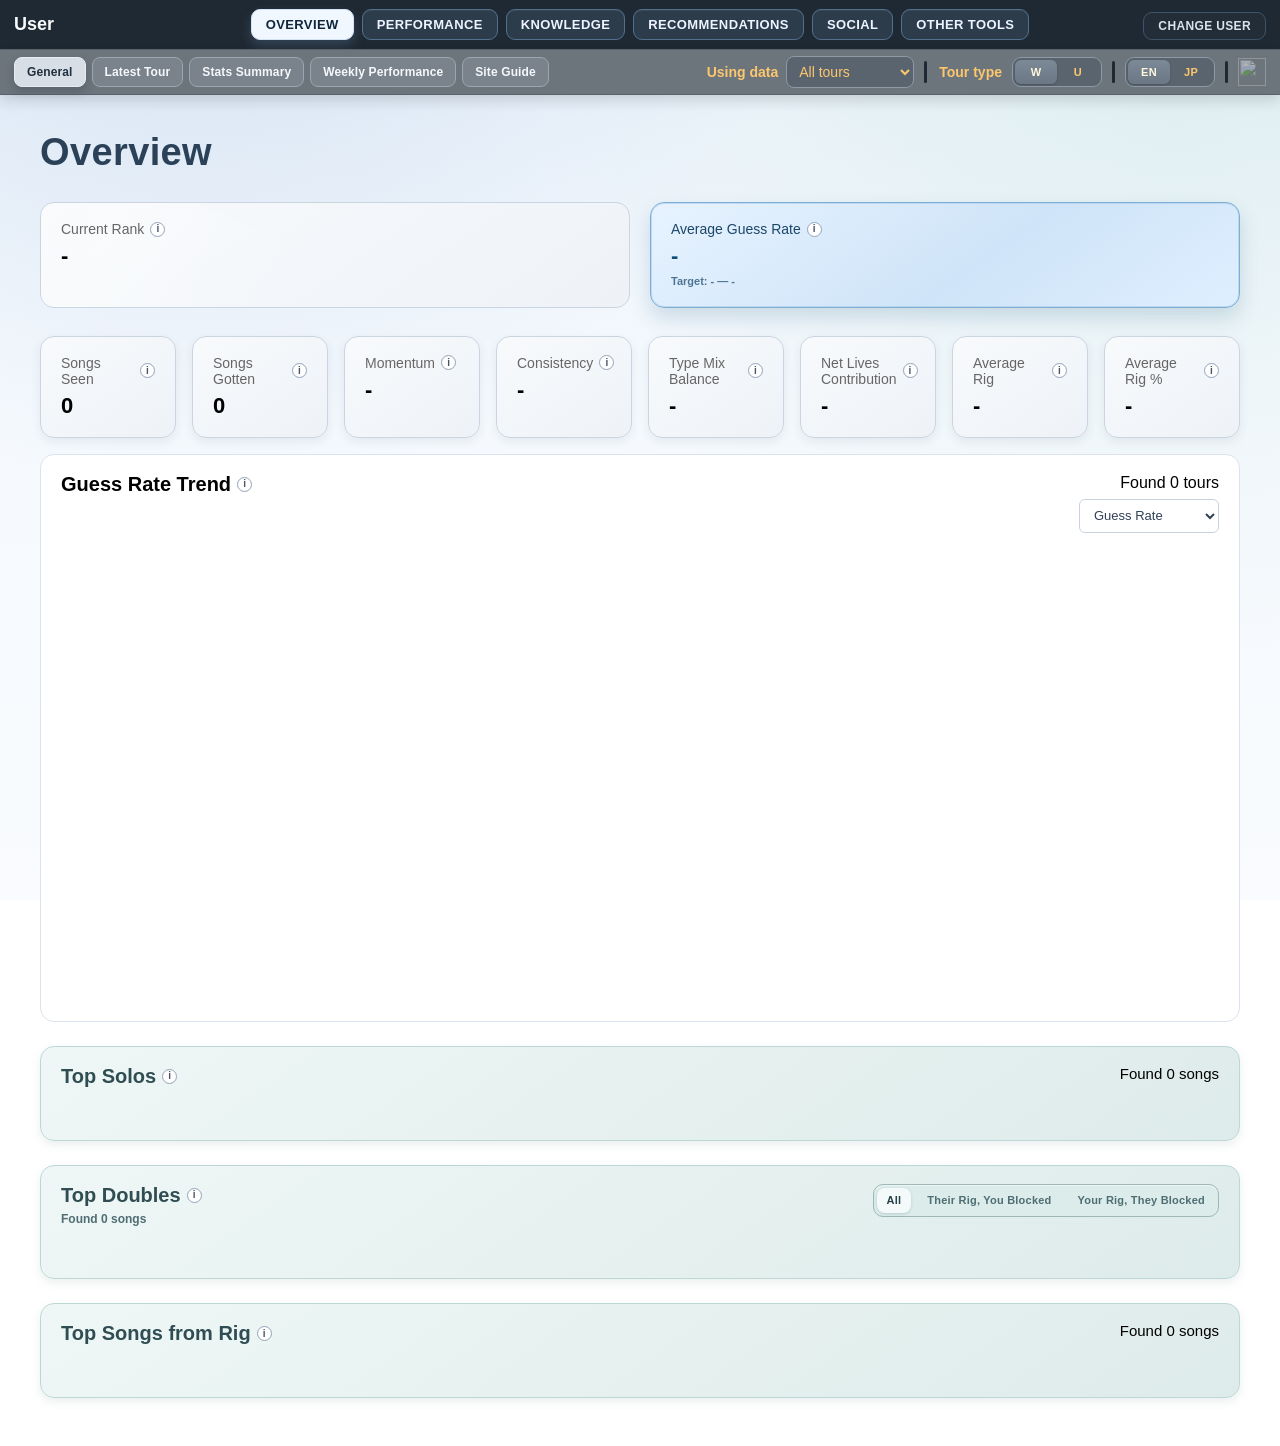
